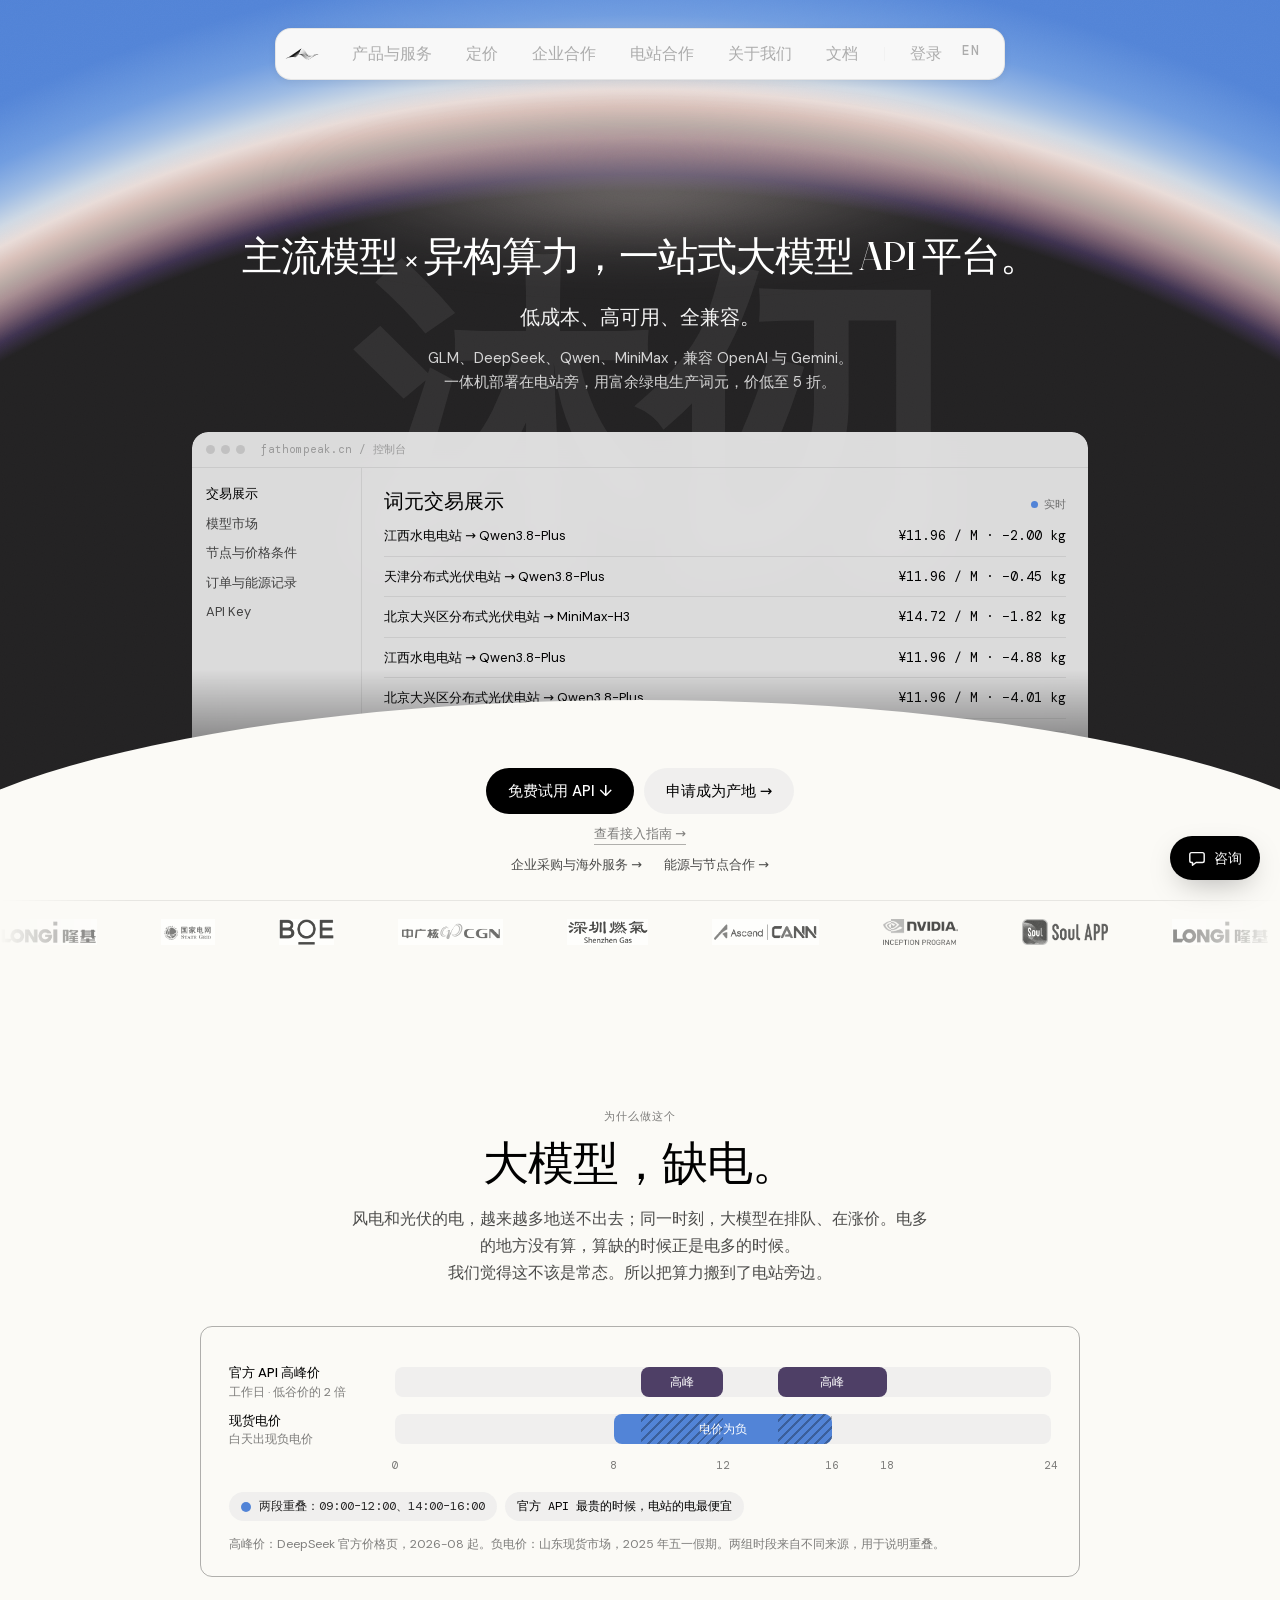
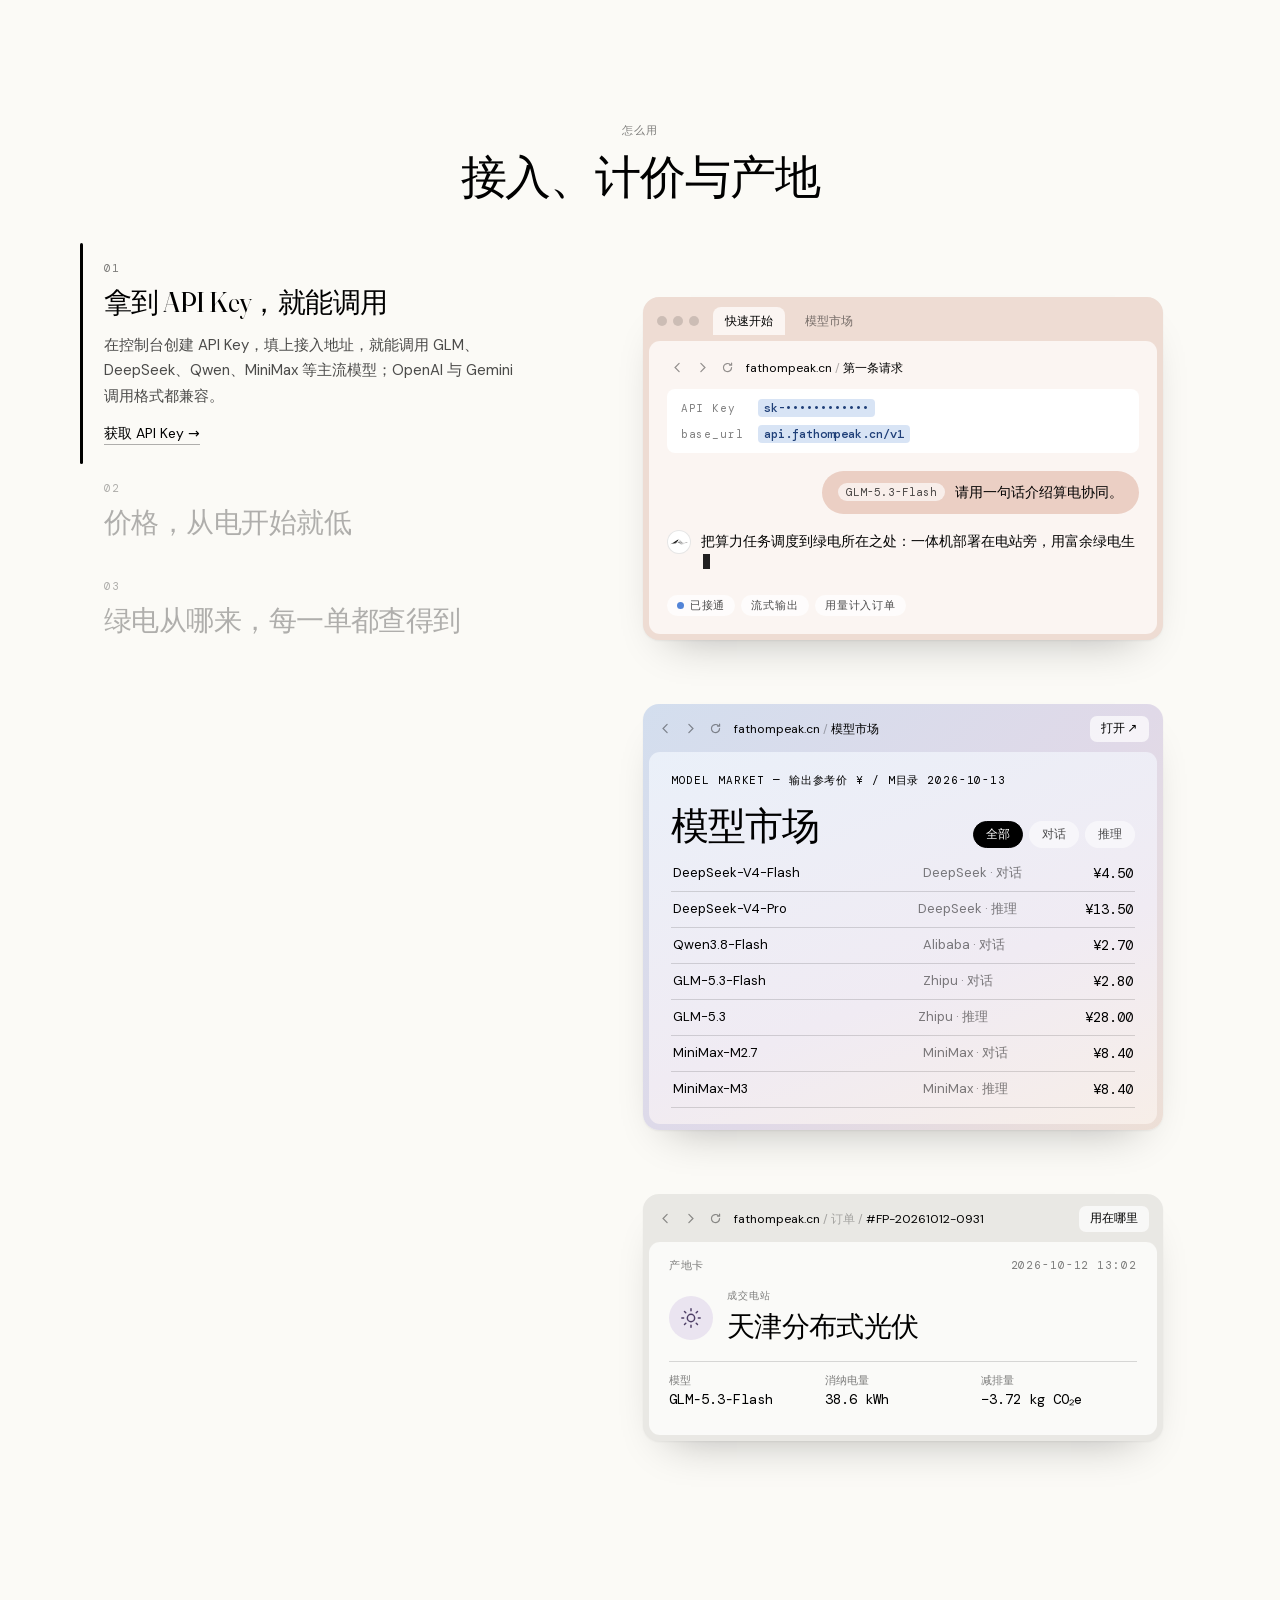
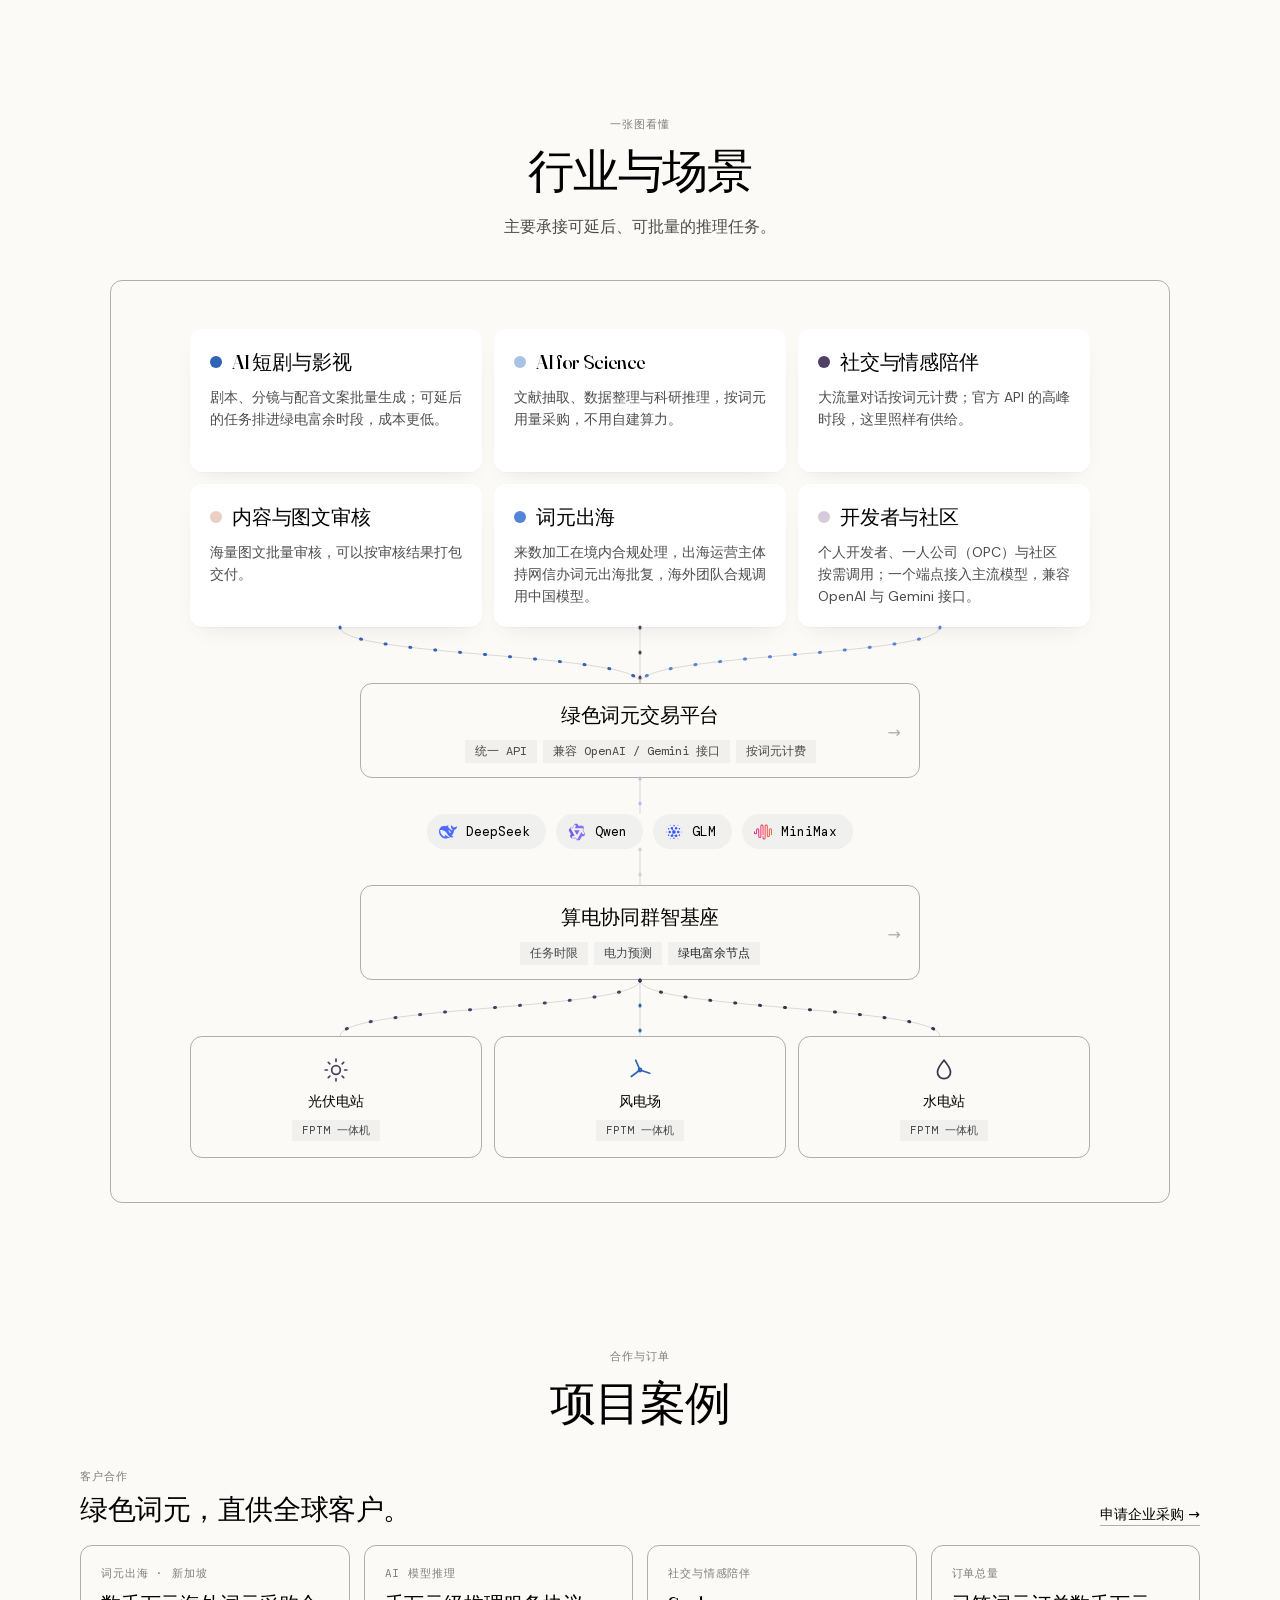
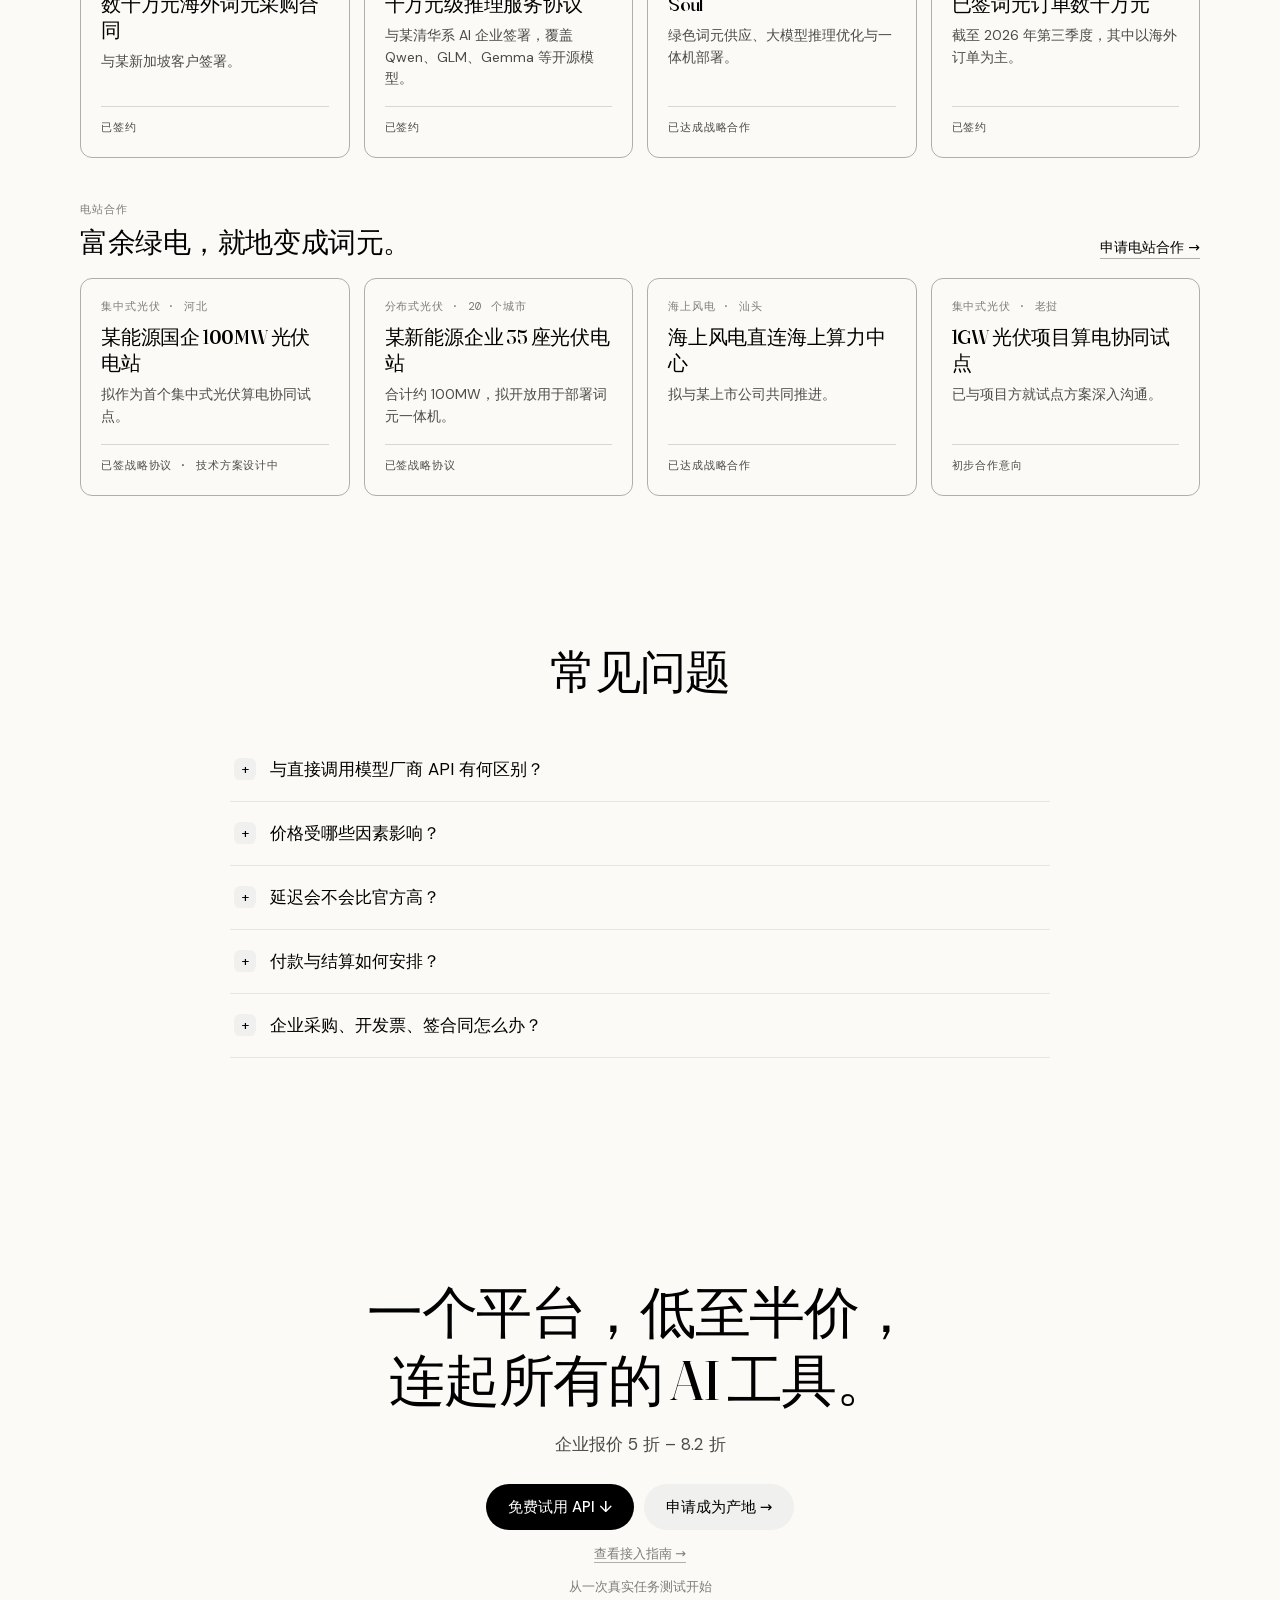
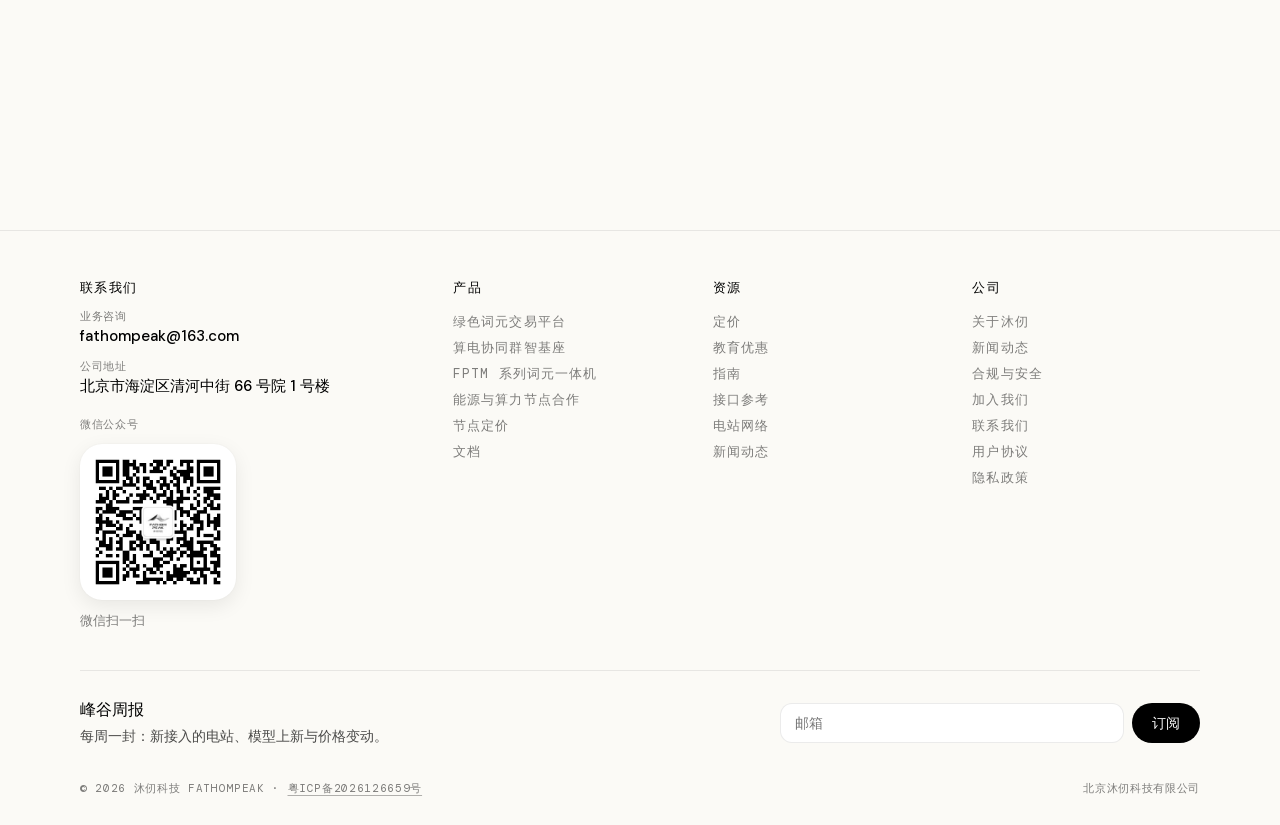
==== index.html @ 62d880a8 "deploy: FathomPeak mirror with XRAY layer" ====
<!doctype html>
<html lang="zh-CN">
<head>
<meta charset="utf-8">
<meta name="viewport" content="width=device-width,initial-scale=1">
<title>沐仞科技 FathomPeak - 绿色词元与大模型 API</title>
<meta name="description" content="主流模型 × 异构算力，一站式大模型 API 平台。一体机部署在电站旁，用富余绿电生产词元，为 AI 企业提供低成本、可追溯的推理服务。">
<meta property="og:type" content="website">
<meta property="og:site_name" content="沐仞科技 FathomPeak">
<meta property="og:title" content="沐仞科技 FathomPeak - 绿色词元与大模型 API">
<meta property="og:description" content="主流模型 × 异构算力，一站式大模型 API 平台。一体机部署在电站旁，用富余绿电生产词元，为 AI 企业提供低成本、可追溯的推理服务。">
<meta property="og:url" content="https://fathompeak.online/">
<link rel="canonical" href="https://fathompeak.online/">
<meta property="og:image" content="https://fathompeak.online/art/share/og-1200x630.png">
<meta property="og:image:width" content="1200">
<meta property="og:image:height" content="630">
<meta property="og:locale" content="zh_CN">
<meta name="twitter:card" content="summary_large_image">
<meta name="twitter:image" content="https://fathompeak.online/art/share/og-1200x630.png">
<link rel="icon" href="art/share/favicon.svg?v=20261019" type="image/svg+xml">
<link rel="icon" href="art/share/icon-192.png" sizes="192x192" type="image/png">
<link rel="apple-touch-icon" href="art/share/apple-touch-icon.png">
<meta name="theme-color" content="#F8F8F8">
<style id="hand-en">
/* 英文版手写首字母（学 Every）：只在 EN 模式生效，中文不变。Pinyon Script，OFL，见 fonts/hand-fonts-OFL.txt */
@font-face{font-family:"HandLatin";src:url("fonts/hand-pinyonscript-subset.woff2") format("woff2");font-display:swap}
html[lang="en"] .hand1::first-letter{font-family:"HandLatin",var(--serif);font-weight:400;font-size:1.3em;line-height:1;letter-spacing:0;padding-right:.02em}

/* 表单提交反馈 */
.hp{position:absolute!important;left:-9999px!important;width:1px;height:1px;opacity:0}
.form-msg{display:block;min-height:0;font-size:13px;line-height:1.6;color:var(--ink-70);margin-top:8px}
.form-msg:empty{display:none}
.form-msg.ok{color:var(--peak)}
.form-msg.err{color:var(--ink)}
.btn[disabled]{opacity:.55;cursor:default}

/* 咨询浮窗 */
.fab{position:fixed;right:20px;bottom:20px;z-index:60}
.fab-b{display:inline-flex;align-items:center;gap:8px;height:44px;padding:0 18px;border:0;border-radius:var(--pill);background:var(--ink);color:var(--paper);font:500 14px var(--sans);cursor:pointer;box-shadow:0 10px 30px -10px rgba(0,0,0,.35);transition:background .2s var(--ease)}
.fab-b:hover{background:var(--hover)}
.fab-p{position:absolute;right:0;bottom:56px;width:300px;padding:16px;border-radius:var(--r16);background:var(--card);border:1px solid var(--line);box-shadow:var(--shadow-lg);display:grid;gap:2px}
.fab-p[hidden]{display:none}
.fab-p b{font:500 15px var(--sans);margin:0 0 8px;color:var(--ink)}
.fab-p a{display:flex;justify-content:space-between;gap:10px;padding:10px 0;border-top:1px solid var(--line-2);font-size:13px;color:var(--ink)}
.fab-p a i{font-style:normal;color:var(--ink-50);white-space:nowrap}
.fab-p a:hover i{color:var(--ink)}
.fab-qr:empty,.social:empty{display:none}
.fab-qr,.social{display:flex;gap:12px;flex-wrap:wrap;margin-top:10px}
.fab-qr figure,.social figure{margin:0;text-align:center;font-size:12px;color:var(--ink-50)}
.fab-qr img,.social img{display:block;width:96px;height:96px;border-radius:8px;background:#fff;margin-bottom:4px}
footer .social,.fab-p .fab-qr{display:block;margin-top:20px}
footer .social figure.qr,.fab-p .fab-qr figure.qr{display:grid;justify-items:start;gap:12px;margin:0;text-align:left}
footer .social .qr-k{font:400 11px var(--mono);letter-spacing:.06em;text-transform:uppercase;color:var(--ink-50)}
footer .social .qr-card,.fab-p .fab-qr .qr-card{display:block;padding:14px;background:#fff;border:0;border-radius:22px;box-shadow:0 6px 20px rgba(0,0,0,.08),0 0 2px rgba(0,0,0,.05)}
footer .social .qr-card img{display:block;width:128px;height:128px;margin:0;border-radius:4px;image-rendering:auto}
footer .social .qr-cap,.fab-p .fab-qr .qr-cap{font:400 13px var(--sans);color:var(--ink-50)}
.fab-p .fab-qr{padding-top:14px;border-top:1px solid var(--line-2)}
.fab-p .fab-qr .qr-k{font:500 13px var(--sans);color:var(--ink)}
.fab-p .fab-qr .qr-card{padding:10px;border-radius:18px;box-shadow:0 2px 8px rgba(0,0,0,.06),0 0 2px rgba(0,0,0,.04)}
.fab-p .fab-qr .qr-card img{display:block;width:100px;height:100px;margin:0;border-radius:3px}
@media (max-width:800px){.fab{right:14px;bottom:14px}.fab-b{height:44px;width:44px;padding:0;justify-content:center}.fab-b span{display:none}.fab-p{width:min(300px,calc(100vw - 28px))}}

/* 首屏产品窗侧栏很窄：胶囊允许换行，不压到主栏 */
.hero .product .side .pk{white-space:normal;max-width:100%;line-height:1.35}
/* 英文比中文长：模型卡价格行允许换行；页脚版权行手机端可换行 */
.hero .product .mc .pr{flex-wrap:wrap;row-gap:4px}
@media (max-width:800px){footer .bottom span{white-space:normal}}
/* 英文版首屏：大字标 FathomPeak 比"沐仞"宽得多，缩小；说明文字放宽到三行，不压到产品窗 */
:root[lang="en"]:not([data-scheme="C"]) .hero .word{font-size:clamp(100px,14vw,210px)}
@media (min-width:801px){:root[lang="en"]:not([data-scheme="C"]) .hero .h-sub{max-width:min(92ch,100%)} :root[lang="en"]:not([data-scheme="C"]) .hero .h{font-size:clamp(26px,3.4vw,38px);white-space:nowrap}}

/* 首页行业与场景（Dia 精选应用卡）：油画裁切 + 白色小卡；应用图标式色块 + 行业名；衬线结果标题；分类 + 箭头 */
.fa-lead{max-width:46em;margin:-4px 0 26px;font-size:16px;line-height:1.75;color:var(--ink-70)}
.fa-grid{display:grid;grid-template-columns:repeat(3,minmax(0,1fr));gap:20px}
.fa{display:flex;flex-direction:column;border:1px solid var(--line);border-radius:var(--r16);background:var(--paper);overflow:hidden;color:var(--ink);text-decoration:none;transition:transform .3s var(--ease-out),box-shadow .3s var(--ease)}
.fa:hover{transform:translateY(-3px);box-shadow:0 18px 40px -24px rgba(33,32,33,.35)}
.fa-b{display:flex;flex-direction:column;flex:1;padding:22px 22px 18px}
.fa-n{display:flex;align-items:center;gap:9px;font:500 14px var(--sans);color:var(--ink-85)}
.fa-ic{display:grid;place-items:center;width:22px;height:22px;border-radius:6px;background:linear-gradient(160deg,#5284D7 0%,#B7A8A3 60%,#3D314F 100%)}
.fa-t{display:block;margin:12px 0 22px;font-family:var(--serif);font-weight:400;font-size:27px;line-height:1.2;letter-spacing:-.02em;color:var(--ink)}
.fa-f{display:flex;justify-content:space-between;align-items:center;margin-top:auto;font-size:14px;color:var(--ink-50)}
.fx-row{display:grid;grid-template-columns:1fr 1fr;gap:20px;margin-top:20px}
.fx{border:1px solid var(--line);border-radius:var(--r16);background:var(--paper);padding:22px 24px}
.fx-pill{display:inline-block;padding:5px 12px;border-radius:var(--pill);background:var(--card);font:500 12px var(--sans);letter-spacing:.06em;color:var(--ink-70)}
.fx p{margin:14px 0 14px;font-size:18px;line-height:1.6;color:var(--ink-70)}
.fx a{font-size:14px;color:var(--ink-70)}
/* 分层图（Dia 常见问题 / 隐私页）：双线框、黑底编号、衬线标题、等宽胶囊 + 色点 */
.fq-sec{margin-top:72px}
.fq-rule{height:7px;border-top:4px solid var(--ink);border-bottom:1px solid var(--ink)}
.fq-rule.b{border-top-width:1px;border-bottom-width:4px;margin-top:8px}
.fq-h{text-align:center;font-family:var(--serif);font-weight:400;font-size:36px;letter-spacing:-.02em;margin:0 0 10px}
.fq-lead{max-width:40em;margin:0 auto 26px;text-align:center;font-size:16px;line-height:1.7;color:var(--ink-70)}
.fq-list{display:grid}
.fq{display:grid;grid-template-columns:44px minmax(0,1fr) auto 24px;align-items:center;gap:18px;padding:20px 4px;border-top:1px solid var(--line);color:var(--ink);text-decoration:none}
.fq:first-child{border-top:0}
a.fq:hover .fq-t{text-decoration:underline;text-underline-offset:5px;text-decoration-thickness:1px}
.fq-n{display:inline-grid;place-items:center;width:30px;height:28px;background:var(--ink);color:var(--paper);font-family:var(--serif);font-size:17px}
.fq-t{display:block;font-family:var(--serif);font-weight:400;font-size:24px;line-height:1.3;letter-spacing:-.01em}
.fq-t em{font-style:normal;font:400 12px var(--mono);letter-spacing:.06em;color:var(--ink-50);margin-right:12px;vertical-align:.3em}
.fq-d{display:block;margin-top:4px;font-size:14px;line-height:1.6;color:var(--ink-50)}
.fq-c{display:flex;flex-wrap:wrap;justify-content:flex-end;gap:8px;max-width:520px}
.fq-c i{display:inline-flex;align-items:center;gap:8px;padding:6px 12px;border-radius:var(--pill);background:var(--line-2);font:400 12px var(--mono);font-style:normal;letter-spacing:.02em;color:var(--ink);white-space:nowrap}
.fq-c i b{width:8px;height:8px;border-radius:50%;display:inline-block}
.fq-go{font-size:16px;color:var(--ink-50);text-align:right}
@media (max-width:1100px){.fa-grid{grid-template-columns:repeat(2,minmax(0,1fr))}.fq{grid-template-columns:44px minmax(0,1fr) 20px}.fq-c{grid-column:2/3;justify-content:flex-start;max-width:none}.fq-go{grid-row:1;grid-column:3}}
@media (max-width:800px){.fa-grid,.fx-row{grid-template-columns:1fr}.fa-t{font-size:24px}.fq-h{font-size:28px}.fq{grid-template-columns:38px minmax(0,1fr) 16px;gap:12px}.fq-t{font-size:20px}}

/* 首页产品与合作：沿用行业卡样式，四列，多一行说明 */
.fa-grid.c4{grid-template-columns:repeat(4,minmax(0,1fr))}
.fa-p{display:block;margin:-8px 0 20px;font-size:14px;line-height:1.7;color:var(--ink-70)}
@media (max-width:1100px){.fa-grid.c4{grid-template-columns:repeat(2,minmax(0,1fr))}}
@media (max-width:800px){.fa-grid.c4{grid-template-columns:1fr}}

/* 首页行业与场景（分层列表）：第 01 行放六个行业，三列小网格 */
.fq.fq-wide{align-items:start}
.fq.fq-wide .fq-m{grid-column:2/5}
.fq.fq-wide .fq-n{margin-top:2px}
.fq-ind{display:grid;grid-template-columns:repeat(3,minmax(0,1fr));gap:16px 32px;margin-top:18px}
.fqi b{display:flex;align-items:center;gap:8px;font:500 15px var(--sans);color:var(--ink)}
.fqi b i{width:8px;height:8px;border-radius:50%;background:#9DBBE4;flex:none}
.fqi>span{display:block;margin:3px 0 0 16px;font-size:13px;line-height:1.6;color:var(--ink-50)}
@media (max-width:1100px){.fq.fq-wide .fq-m{grid-column:2/4}.fq-ind{grid-template-columns:repeat(2,minmax(0,1fr))}}
@media (max-width:800px){.fq.fq-wide .fq-m{grid-column:2/4}.fq-ind{grid-template-columns:repeat(2,minmax(0,1fr));gap:12px 16px}}

/* 首页节奏（学 Dia）：统一标题 + 统一间距 + 底部固定 CTA + 箭头悬停 */
.hh{max-width:1120px;margin:0 auto 26px;padding:0 20px}
.home-sec .hh,.fq-sec .hh{padding:0}
.hh.c{text-align:center}
.hh .k{display:block;margin-bottom:10px}
.hh h2,.fq-h,.faq h2{font-family:var(--serif);font-weight:400;font-size:clamp(30px,4vw,44px);line-height:1.15;letter-spacing:-.025em;color:var(--ink);font-variation-settings:"opsz" 144}
.hh h2{margin:0}
.why2{padding-top:140px}
.hh.c{margin-top:140px}
.feat{padding-top:24px}
.fq-sec{margin-top:140px}
.home-sec{margin-top:140px}
.faq{margin-top:140px}
.faq h2{margin-bottom:40px}
section[data-route="home"] .cta-end{padding-top:140px}
.dock{position:fixed;left:50%;bottom:22px;z-index:55;transform:translate(-50%,24px);opacity:0;pointer-events:none;transition:opacity .35s var(--ease),transform .45s var(--ease-out)}
.dock.on{opacity:1;transform:translate(-50%,0);pointer-events:auto}
.dock .btn{height:48px;padding:0 26px;font-size:15px;box-shadow:0 14px 34px -14px rgba(0,0,0,.45)}
.fq-go,.fa-f span:last-child{transition:transform .3s var(--ease)}
a.fq:hover .fq-go,a.fa:hover .fa-f span:last-child{transform:translateX(5px)}
section[data-route="home"] .fq-sec .fq-h,section[data-route="home"] .faq h2{font-size:clamp(30px,4vw,44px);line-height:1.15;letter-spacing:-.025em}
section[data-route="home"] .home-sec .hh{text-align:center}
@media (max-width:800px){.why2{padding-top:88px}.hh.c,.fq-sec,.home-sec,.faq{margin-top:88px}section[data-route="home"] .cta-end{padding-top:88px}.dock{bottom:14px}.dock .btn{height:44px;padding:0 20px;font-size:14px}}

/* Product process module retained when integrating the production homepage. */
.business-flow{--brand-blue:#5284D7;--brand-warm:#B7A8A3;--brand-violet:#3D314F;--brand-carbon:#212021;--brand-action:#2F63B8}
</style>
<style id="fp-acct-css">
/* 定价 · 教育优惠 · 登录注册 · 控制台（2026-10-14 重新设计，不沿用原平台界面） */
.ac [hidden],.cs [hidden]{display:none!important}
.pr-head .k,.ed-copy .k{display:block;margin-bottom:14px}
.pr-plans{display:grid;grid-template-columns:repeat(3,minmax(0,1fr));gap:16px;margin-top:44px;align-items:stretch}
.pr-plan{position:relative;display:flex;flex-direction:column;background:var(--card);border:1px solid var(--line);border-radius:var(--r24);padding:28px 26px 30px;box-shadow:var(--shadow)}
.pr-plan.hl{border-color:var(--ink-30)}
.pr-plan h3{font:500 17px/1.3 var(--sans);color:var(--ink);margin:8px 0 22px}
.pr-tag{position:absolute;top:-13px;right:22px;font:500 12px/1 var(--sans);padding:7px 12px;border-radius:999px;background:var(--accent);color:#fff;transform:rotate(3deg)}
.pr-price{display:flex;align-items:baseline;gap:8px;flex-wrap:wrap;min-height:44px}
.pr-price b{font:400 38px/1 var(--serif);color:var(--ink);letter-spacing:-.025em;font-variation-settings:"opsz" 144}
.pr-price b.mono{font:400 38px/1 var(--serif);font-variant-numeric:lining-nums tabular-nums}
.pr-price span{font-size:14px;color:var(--ink-50)}
.pr-sub{margin:8px 0 22px;font-size:14px;color:var(--ink-70)}
.pr-li{list-style:none;margin:24px 0 0;padding:22px 0 0;border-top:1px solid var(--line);display:grid;gap:11px;font-size:14px;line-height:1.5;color:var(--ink-70)}
.pr-li li{position:relative;padding-left:24px}
.pr-li li:before{content:"";position:absolute;left:2px;top:.42em;width:10px;height:5px;border-left:1.5px solid var(--accent);border-bottom:1.5px solid var(--accent);transform:rotate(-45deg)}
.pr-sec{margin-top:120px}
.pr-hd{display:grid;grid-template-columns:minmax(0,1fr) minmax(0,1.3fr);gap:40px;align-items:end;margin-bottom:22px}
.pr-hd h2,.ed-sec h2,.ed-lab h2{font:400 34px/1.15 var(--serif);letter-spacing:-.02em;font-variation-settings:"opsz" 72}
.pr-hd p{margin:0;color:var(--ink-70);font-size:15px}
.pr-tbl td{height:58px} .pr-tbl .r{text-align:right} .pr-tbl td.r{font:500 15px var(--mono);color:var(--ink)}
.pr-tbl td:first-child{font-weight:500;color:var(--ink)} .pr-tbl td:last-child{text-align:right;width:1%;white-space:nowrap}
.pr-note{margin:14px 0 0;font-size:13px;color:var(--ink-50)}
.pr-steps{display:grid;grid-template-columns:repeat(3,minmax(0,1fr));gap:16px}
.pr-steps>div{border-top:1px solid var(--ink);padding-top:16px}
.pr-steps b{display:block;font:500 18px var(--sans);color:var(--ink);margin:10px 0 6px}
.pr-steps p{margin:0;font-size:14px;color:var(--ink-70)}
.pr-eq{margin-top:28px;background:var(--accent-tint);border-radius:var(--r20);padding:22px 26px}
.pr-eq p{margin:8px 0 0;color:var(--ink)} .pr-eq .mono{font-size:15px} .pr-ex{font-size:14px;color:var(--ink-70)} .pr-ex b{color:var(--ink)}

.ed-top{display:grid;grid-template-columns:minmax(0,1.15fr) minmax(0,.85fr);gap:56px;align-items:center;padding:150px 0 0}
.ed-copy h1{font-size:clamp(40px,5.6vw,68px);line-height:1.04}
.ed-copy p{color:var(--ink-70);font-size:18px;max-width:34em;margin:18px 0 0}
.ed-ctas{display:flex;gap:10px;flex-wrap:wrap;margin-top:28px}
.ed-offer{position:relative;overflow:hidden;border:1px solid rgba(33,32,33,.08);border-radius:24px;padding:32px 32px 0;color:#212021;background:rgba(255,255,255,.58)}
.ed-offer .k{display:block;font:400 11px/1.5 var(--sans);letter-spacing:.12em;color:rgba(33,32,33,.5)}
.ed-offer b{display:block;font-size:40px;font-weight:400;line-height:1.2;letter-spacing:-.025em;margin:10px 0 14px;color:#212021}
.ed-offer p{margin:0;color:rgba(33,32,33,.62);font:400 14px/1.7 var(--sans);max-width:23em;text-wrap:pretty}
.ed-offer-art{display:block;width:calc(100% + 32px);max-width:none;height:auto;aspect-ratio:3/2;object-fit:cover;margin:26px -16px 0;border-radius:12px;background:#5284D7}
.ed-offer ul{position:relative;list-style:none;margin:0;padding:24px 0 28px;display:grid;gap:13px;font:400 14px/1.5 var(--sans);color:rgba(33,32,33,.75)}
.ed-offer li{position:relative;padding-left:22px}
.ed-offer li:before{content:"";position:absolute;left:2px;top:.42em;width:8px;height:5px;border-left:1px solid rgba(33,32,33,.45);border-bottom:1px solid rgba(33,32,33,.45);transform:rotate(-45deg)}
.ed-sec{margin-top:120px}
.ed-sec h2{margin-bottom:28px}
.ed-steps,.ed-uses{display:grid;grid-template-columns:repeat(3,minmax(0,1fr));gap:16px}
.ed-steps>div,.ed-uses>div{background:var(--card);border:1px solid var(--line);border-radius:var(--r20);padding:24px 24px 26px}
.ed-n{display:inline-grid;place-items:center;width:30px;height:30px;border-radius:50%;background:var(--ink);color:var(--paper);font:500 14px var(--mono)}
.ed-steps b,.ed-uses b{display:block;font:500 18px var(--sans);color:var(--ink);margin:16px 0 6px}
.ed-uses b{margin-top:10px}
.ed-steps p,.ed-uses p{margin:0;font-size:14px;color:var(--ink-70)}
.ed-lab{margin-top:120px;display:grid;grid-template-columns:minmax(0,1fr) auto;gap:32px;align-items:end;border-top:1px solid var(--line);border-bottom:1px solid var(--line);padding:44px 0}
.ed-lab .k{display:block;margin-bottom:12px} .ed-lab p{margin:12px 0 0;color:var(--ink-70)} .ed-lab .ed-ctas{margin:0}

.ac{display:grid;grid-template-columns:minmax(0,min(48%,calc((100svh - 24px)*.666667))) minmax(0,1fr);min-height:100svh;padding:12px;max-width:1680px;margin:auto}
.ac-art{position:relative;isolation:isolate;align-self:start;aspect-ratio:2/3;border-radius:var(--r24);overflow:hidden;background:#DCE7F7;color:#212021}
.ac-engraving{display:block;width:100%;height:auto;aspect-ratio:2/3;user-select:none}
.ac-engraving-effects{position:absolute;inset:0;pointer-events:none}
.ac-wind{position:absolute;inset:0;width:100%;height:100%;overflow:hidden}
.ac-wind-field{opacity:.36}
.ac-ribbon,.ac-spark,.ac-ink-trace,.ac-tether{fill:none;stroke-linecap:round;stroke-linejoin:round}
.ac-ribbon{stroke:var(--flow-color);stroke-width:1.7;stroke-dasharray:280 140}
.ac-spark{stroke:#2F63B8;stroke-width:3.5;stroke-dasharray:320 1280;opacity:0}
.ac-ink-trace{stroke:var(--flow-color);stroke-width:2.2}
.ac-tether{stroke:#4E3F66;stroke-width:2}
.ac-ink-light{position:absolute;left:29%;top:33%;width:74%;height:48%;opacity:0;background:radial-gradient(ellipse at 58% 47%,rgba(82,132,215,.24),rgba(232,212,204,.12) 32%,transparent 67%);mix-blend-mode:multiply;pointer-events:none}
.ac-touch{position:absolute;left:43%;top:47%;width:34%;height:29%;border:0;background:transparent;border-radius:48%;color:#3D314F;cursor:grab;padding:0;touch-action:none;-webkit-user-select:none;user-select:none}
.ac-touch span{position:absolute;left:95%;top:55%;width:76px;text-align:left;font:500 12px/1.55 var(--sans);opacity:0;transform:translateY(4px);transition:opacity .25s,transform .3s;pointer-events:none}
.ac-touch:hover span,.ac-touch:focus-visible span,.ac-art[data-gripping="true"] .ac-touch span{opacity:1;transform:translateY(0)}
.ac-art[data-gripping="true"],.ac-art[data-gripping="true"] .ac-touch{cursor:grabbing}
.ac-touch:focus-visible{outline:1px dashed #4E3F66;outline-offset:5px}
.ac-art[data-input="pointer"] .ac-touch:focus{outline:none}
.ac-art [hidden]{display:none!important}
@media(prefers-reduced-motion:reduce){.ac-engraving-effects,.ac-touch{display:none!important}}
.ac-main{display:flex;align-items:center;justify-content:center;padding:110px 24px 60px}
.ac-form{width:100%;max-width:440px;display:grid;gap:16px;min-width:0}
.ac-form h1{font-size:38px;line-height:1.15}
.ac-lead{margin:-4px 0 6px;color:var(--ink-70);font-size:15px;line-height:1.6}
.ac-f{display:grid;gap:7px} .ac-f>span:first-child,.ac-row>span,.ac-row>label,.ac-f>label{font:500 14px var(--sans);color:var(--ink)}
.ac-row{display:flex;justify-content:space-between;align-items:center}
.ac-link{appearance:none;border:0;background:none;padding:0;font:400 13px var(--sans);color:var(--ink-70);cursor:pointer;border-bottom:1px solid var(--ink-30)} .ac-link:hover{color:var(--ink);border-color:var(--ink)}
#acEntry [hidden]{display:none!important}
.ac-methods{display:flex;border-bottom:1px solid var(--line);gap:28px;margin:8px 0 24px}
.ac-methods button{appearance:none;border:0;border-bottom:2px solid transparent;background:none;padding:0 0 12px;min-height:44px;font:500 15px var(--sans);color:var(--ink-70);cursor:pointer}
.ac-methods button[aria-selected="true"]{color:var(--peak);border-bottom-color:var(--peak)}
.ac-auth-form,#acCredentials{display:grid;gap:18px;min-width:0}
.ac-phone,.ac-code{display:flex;align-items:center;border:1px solid var(--line);border-radius:var(--r12);background:var(--card);min-width:0;overflow:hidden}
.ac-phone:focus-within,.ac-code:focus-within{border-color:var(--accent)}
.ac-phone>span{font:400 15px var(--sans);padding:0 14px;border-right:1px solid var(--line);color:var(--ink-70)}
.ac-phone .in,.ac-code .in{border:0;border-radius:0;background:none;min-width:0}
.ac-send{appearance:none;border:0;border-left:1px solid var(--line);background:none;color:var(--peak);font:500 14px var(--sans);padding:0 14px;min-height:44px;white-space:nowrap;cursor:pointer}
.ac-send:hover{background:var(--peak-soft)}
.ac-form .ac-phone input:focus-visible,.ac-form .ac-code input:focus-visible{outline-offset:-3px}
.ac-form .ac-code button:focus-visible{outline-offset:-3px}
.ac-phone:has([aria-invalid="true"]),.ac-code:has([aria-invalid="true"]){border-color:#B3261E}
.ac-first{text-align:center;font-size:13px!important;margin-top:-8px!important}
.ac-or{display:flex;align-items:center;gap:16px;color:var(--ink-70);font-size:13px;margin:20px 0}
.ac-or:before,.ac-or:after{content:"";height:1px;flex:1;background:var(--line)}
.ac-provider{display:flex;align-items:center;justify-content:center;gap:12px;appearance:none;width:100%;min-height:48px;padding:12px 20px;border:1px solid var(--line);border-radius:999px;background:var(--card);color:var(--ink);font:500 16px/1.4 var(--sans);cursor:pointer;transition:background-color .2s var(--ease),border-color .2s var(--ease)}
.ac-provider:hover{background:var(--gray-btn);border-color:var(--ink-30)}
.ac-provider svg{width:21px;height:21px;flex:0 0 21px}
.ac-social{display:grid;gap:14px;margin-top:12px}
.ac-auth-legal{font:400 13px/1.65 var(--sans);color:var(--ink-70);margin:20px 0 0;text-align:center}
.ac-auth-legal a{color:var(--ink)}
.ac-service{padding:14px 16px;border:1px solid var(--line);border-radius:var(--r12);color:var(--ink-70);font:400 14px/1.6 var(--sans);background:var(--card)}
.ac-service p{margin:0 0 6px}.ac-service a{color:var(--ink)}
.ac-ok{display:flex;gap:10px;align-items:flex-start;font-size:14px;line-height:1.65;color:var(--ink-70);cursor:pointer} .ac-ok input{margin:4px 0 0;width:17px;height:17px;flex:0 0 17px;accent-color:var(--peak)}
.ac-ok a,.ac-support a,.ac-help a{color:var(--ink);text-underline-offset:3px}
.ac-note{margin:0;padding:12px 14px;background:color-mix(in srgb,var(--peak) 7%,var(--paper));border:1px solid var(--line);border-radius:var(--r12);font-size:14px;line-height:1.6;color:var(--ink-70)}
.ac-note b{display:block;margin-bottom:3px;font-weight:500;color:var(--ink)}
.ac-help{margin:0;font-size:14px;line-height:1.6;color:var(--ink-70);font-style:normal}
.ac-help[hidden],.ac-help:empty{display:none}
.ac-help p{margin:0 0 8px}.ac-help p:last-child{margin:0}
.ac-help .ac-contact{overflow-wrap:anywhere}
.ac-support{display:grid;gap:8px;padding-top:16px;margin-top:4px;border-top:1px solid var(--line);font-size:14px;line-height:1.6;color:var(--ink-70)}
.ac-support p{margin:0}.ac-support nav{display:flex;flex-wrap:wrap;gap:8px 20px}
.ac-form :is(a,button,input):focus-visible{outline:2px solid var(--accent);outline-offset:4px}
.ac-form input[aria-invalid="true"]{border-color:#B3261E}
.ac-form .in{font-size:16px;min-width:0;caret-color:var(--ink)}
.cs-main>.ac-note{margin-bottom:24px}
.ac-msg{margin:0;font-size:13px;color:#B3261E;min-height:0} .ac-msg:empty{display:none}
.ac-msg a{color:inherit;border-bottom:1px solid currentColor}
.ac-alt{margin:4px 0 0;font-size:14px;color:var(--ink-70);text-align:center}

.cs{display:grid;grid-template-columns:200px minmax(0,1fr);gap:56px;padding-top:128px;padding-bottom:40px;min-height:100svh;align-content:start}
.cs-side{position:sticky;top:112px;align-self:start;display:grid;gap:28px}
.cs-nav{display:grid;gap:2px}
.cs-nav button{appearance:none;border:0;background:transparent;text-align:left;padding:9px 12px;border-radius:var(--r10);font:400 15px var(--sans);color:var(--ink-70);cursor:pointer;transition:background-color .2s var(--ease),color .2s var(--ease)}
.cs-nav button:hover{color:var(--ink)} .cs-nav button.on{background:var(--gray-btn);color:var(--ink);font-weight:500}
.cs-me{display:grid;gap:8px;justify-items:start;border-top:1px solid var(--line);padding:18px 12px 0}
.cs-mail{font-size:12px;color:var(--ink-70);word-break:break-all} .cs-me .badge{margin:0}
.cs-p{display:none} .cs-p.on{display:block}
.cs-p h1{font-size:44px;line-height:1.05;margin-bottom:22px}
.cs-flag{display:flex;gap:8px;align-items:center;flex-wrap:wrap;background:var(--accent-tint);border-radius:var(--r12);padding:12px 16px;font-size:14px;color:var(--ink);margin-bottom:18px}
.cs-tiles{display:grid;grid-template-columns:repeat(3,minmax(0,1fr));gap:12px}
.cs-tiles>div{background:var(--card);border:1px solid var(--line);border-radius:var(--r16);padding:16px 18px;display:grid;gap:6px}
.cs-tiles b{font:500 24px var(--mono);color:var(--ink)}
.cs-check{list-style:none;margin:30px 0 0;padding:0;display:grid}
.cs-check li{display:grid;grid-template-columns:28px minmax(0,1fr) auto;gap:14px;align-items:start;padding:20px 0;border-top:1px solid var(--line)}
.cs-check li>i{width:22px;height:22px;border-radius:50%;border:1.5px solid var(--ink-30);margin-top:1px;position:relative}
.cs-check li.done>i{background:var(--ink);border-color:var(--ink)} .cs-check li.done>i:after{content:"";position:absolute;left:6px;top:6px;width:8px;height:4px;border-left:1.5px solid var(--paper);border-bottom:1.5px solid var(--paper);transform:rotate(-45deg)}
.cs-check b{font:500 16px var(--sans);color:var(--ink)} .cs-check p{margin:4px 0 0;font-size:14px;color:var(--ink-70)}
.cs-code{margin:14px 0 0;white-space:nowrap}
.cs-hd{display:flex;justify-content:space-between;align-items:flex-end;gap:20px;margin-bottom:20px}
.cs-hd h2{font:400 34px/1.1 var(--serif);letter-spacing:-.02em} .cs-hd p{margin:8px 0 0;font-size:14px;color:var(--ink-70);max-width:40em}
.cs-newf{display:flex;gap:8px;align-items:center;margin-bottom:16px} .cs-newf .in{max-width:320px;padding:9px 14px}
.cs-reveal{background:var(--accent-tint);border-radius:var(--r16);padding:18px 20px;margin-bottom:18px;display:grid;gap:8px;justify-items:start}
.cs-reveal p{margin:0;font-size:14px;color:var(--ink)}
.cs-keyrow{display:flex;gap:10px;align-items:center;width:100%;flex-wrap:wrap}
.cs-keyrow code{flex:1;min-width:0;background:var(--card);border:1px solid var(--line);border-radius:var(--r10);padding:10px 12px;font-size:13px;word-break:break-all;color:var(--ink)}
.cs-tbl td{height:52px} .cs-tbl td.mono{font:400 13px var(--mono);color:var(--ink-70)} .cs-tbl :is(th,td).r{text-align:right}
.tbl:has(.cs-tbl)+.cs-empty{margin-top:12px}
.cs-empty{border:1px dashed var(--ink-30);border-radius:var(--r16);padding:34px 20px;text-align:center;color:var(--ink-50);font-size:14px;display:grid;gap:6px;justify-items:center}
.cs-empty b{font:500 16px var(--sans);color:var(--ink)} .cs-empty[hidden]{display:none}
.cs-amt{display:flex;gap:8px;flex-wrap:wrap;align-items:center} .cs-amt .in{width:130px;padding:7px 12px;font-size:14px}
.cs-h3{font:500 16px var(--sans);color:var(--ink);margin:34px 0 12px}
.cs-fine{margin:16px 0 0;font-size:13px;color:var(--ink-50)}
.cs-dl{display:grid;grid-template-columns:120px minmax(0,1fr);margin:0;border-top:1px solid var(--line)}
.cs-dl dt,.cs-dl dd{margin:0;padding:14px 0;border-bottom:1px solid var(--line);font-size:14px} .cs-dl dt{color:var(--ink-50)} .cs-dl dd{color:var(--ink)}
.cs-dl [hidden]{display:none}
.cs-box{margin-top:8px} .cs-box p{font-size:14px;color:var(--ink-70);margin:0 0 12px}
.cs-st{display:flex;align-items:center;gap:8px} .cs-st:before{content:"";width:8px;height:8px;border-radius:50%;background:var(--ink-30)} .cs-st.ok:before{background:#2E7D4F} .cs-st.wait:before{background:#C48A1C}
.cs-up{cursor:pointer}
.cs-subs{list-style:none;margin:0;padding:0;display:grid} .cs-subs li{display:flex;justify-content:space-between;padding:11px 0;border-bottom:1px solid var(--line);font-size:14px} .cs-subs li span:last-child{color:var(--ink-50);font-size:13px}
/* 控制台按原平台模块补齐（2026-10-14）：分组导航、Key 筛选与创建对话框、使用日志、钱包、通知、安全与访问 */
.cs-grp{font:400 11px var(--mono);letter-spacing:.08em;text-transform:uppercase;color:var(--ink-50);padding:20px 12px 6px} .cs-grp:first-child{padding-top:0}
.cs-bar{display:flex;flex-wrap:wrap;align-items:center;gap:10px 12px;margin:0 0 12px}
.cs-kt :is(th,td){padding-inline:8px} .cs-kt td{font-size:14px} .cs-kt td:is(:nth-child(2),:nth-child(5)),.cs-tbl td.mono,.cs-sub{white-space:nowrap} .cs-kn{font-weight:500;color:var(--ink);word-break:break-word} .cs-sub{display:block;margin-top:2px;font-size:12px;color:var(--ink-50)}
.cs-kt .cs-st,.cs-sl .cs-st{font-size:13px;color:var(--ink-70);white-space:nowrap}
.cs-l{display:none} .cs-ops{text-align:right;white-space:nowrap} .cs-ops .ac-link+.ac-link{margin-left:14px}
.cs-dlg{width:min(560px,calc(100% - 32px));max-width:none;max-height:calc(100svh - 48px);padding:0;border:1px solid var(--line);border-radius:var(--r20);background:var(--card);color:var(--ink);box-shadow:0 30px 80px -30px rgba(0,0,0,.35);overflow:hidden}
.cs-dlg::backdrop{background:rgba(0,0,0,.28)}
.cs-dlg form{display:flex;flex-direction:column;max-height:calc(100svh - 50px)}
.cs-dlg-hd{display:flex;justify-content:space-between;align-items:center;gap:16px;padding:20px 22px 0}
.cs-dlg-hd h3{font:400 26px/1.15 var(--serif);letter-spacing:-.01em;margin:0}
.cs-x{appearance:none;flex:none;border:0;background:var(--gray-btn);width:32px;height:32px;border-radius:50%;font:400 18px/1 var(--sans);color:var(--ink-70);cursor:pointer} .cs-x:hover{color:var(--ink)}
.cs-fs{display:grid;gap:16px;padding:18px 22px 6px;overflow:auto;min-height:0}
.cs-f{display:grid;gap:6px;min-width:0;align-content:start} .cs-f>label,.cs-lb{font:500 14px var(--sans);color:var(--ink)}
.cs-f>.in{padding:10px 12px;font-size:15px} .cs-f>input.in{height:44px} .cs-f>textarea.in{resize:vertical;min-height:76px;font:400 13px/1.5 var(--mono)} .cs-f>textarea.in::placeholder{font-family:var(--sans)}
.cs-help{margin:0;font-size:13px;line-height:1.5;color:var(--ink-50)}
.cs-f2{display:grid;grid-template-columns:repeat(2,minmax(0,1fr));gap:16px}
.cs-ms{display:flex;flex-wrap:wrap;gap:6px}
.cs-dlg-ft{display:flex;justify-content:flex-end;gap:8px;padding:16px 22px 20px;border-top:1px solid var(--line);margin-top:12px}
.cs-dlg :is(a,button,input,textarea):focus-visible,.cs-p :is(button,input,textarea,select):focus-visible{outline:2px solid var(--accent);outline-offset:2px}
.cs-pay{display:grid;gap:18px;justify-items:start}
.cs-pm{display:grid;grid-template-columns:repeat(2,minmax(0,170px));gap:8px}
.cs-pm button{appearance:none;text-align:left;background:var(--card);border:1px solid var(--line);border-radius:var(--r12);padding:12px 14px;font:500 15px var(--sans);color:var(--ink);cursor:pointer;transition:border-color .2s var(--ease),box-shadow .2s var(--ease)}
.cs-pm button:hover{border-color:var(--ink-30)} .cs-pm button[aria-checked="true"]{border-color:var(--ink);box-shadow:0 0 0 1px var(--ink)}
.cs-ref{margin-top:40px;background:var(--card);border:1px solid var(--line);border-radius:var(--r16);padding:20px 22px;display:grid;gap:18px}
.cs-ref .cs-h3{margin:0 0 4px} .cs-ref p{margin:0;font-size:14px;color:var(--ink-70)}
.cs-ref-n{display:grid;grid-template-columns:repeat(3,minmax(0,1fr));gap:12px} .cs-ref-n>div{display:grid;gap:4px} .cs-ref-n b{font:500 20px var(--mono);color:var(--ink)}
.cs-ref .cs-keyrow code{background:var(--paper)}
.cs-ntf{display:grid;gap:16px;max-width:520px;margin-top:0} .cs-ntf .cs-h3{margin-bottom:0} .cs-ntf [hidden]{display:none}
.cs-sl{list-style:none;margin:0;padding:0;border-top:1px solid var(--line)}
.cs-sl>li{display:grid;grid-template-columns:minmax(0,1fr) auto;gap:8px 20px;align-items:start;padding:20px 0;border-bottom:1px solid var(--line)}
.cs-sl b{font:500 16px var(--sans);color:var(--ink)} .cs-sl>li>div>p{margin:4px 0 8px;font-size:14px;color:var(--ink-70);max-width:44em}
.cs-sx{grid-column:1/-1;display:grid;gap:14px;max-width:420px;margin:6px 0 0} .cs-sx[hidden]{display:none} .cs-reveal.cs-sx{max-width:none;margin:6px 0 0}
.cs-acts{display:flex;gap:8px;flex-wrap:wrap}
.cs-p [aria-invalid="true"],.cs-dlg [aria-invalid="true"]{border-color:#B3261E}
.cs-steps{margin:0;padding-left:20px;font-size:14px;line-height:1.6;color:var(--ink-70);display:grid;gap:2px}

@media (max-width:1000px){.pr-plans{grid-template-columns:1fr;max-width:520px;margin-inline:auto}.ed-top{grid-template-columns:1fr;gap:36px;padding-top:130px}.ed-offer{width:100%;max-width:520px;justify-self:center}}
@media (max-width:800px){
  .pr-hd{grid-template-columns:1fr;gap:10px} .pr-steps,.ed-steps,.ed-uses{grid-template-columns:1fr} .pr-sec,.ed-sec,.ed-lab{margin-top:80px}
  .pr-tbl th:nth-child(2),.pr-tbl td:nth-child(2),.pr-tbl th:nth-child(4),.pr-tbl td:nth-child(4),.pr-tbl th:last-child,.pr-tbl td:last-child{display:none}
  .ed-lab{grid-template-columns:1fr} .ed-offer{padding:26px 24px 0} .ed-offer b{font-size:36px} .ed-offer-art{width:calc(100% + 24px);margin-inline:-12px}
  .ac{grid-template-columns:1fr;padding:0} .ac-art{display:none} .ac-main{padding:104px 20px 48px;align-items:flex-start}
  .cs{grid-template-columns:minmax(0,1fr);gap:24px;padding-top:104px} .cs-side{position:static} .cs-nav{display:flex;overflow-x:auto;gap:4px;margin:0 -20px;padding:0 20px} .cs-nav button{white-space:nowrap;flex:none}
  .cs-me{grid-auto-flow:column;justify-content:start;align-items:center;padding:12px 0 0}
  .cs-tiles{grid-template-columns:1fr 1fr} .cs-tiles>div:first-child{grid-column:1/-1} .cs-p h1{font-size:34px}
  .cs-check li{grid-template-columns:28px minmax(0,1fr)} .cs-check li>.btn{grid-column:2;justify-self:start}
  .cs-hd{flex-direction:column;align-items:flex-start} .cs-newf{flex-wrap:wrap} .cs-newf .in{max-width:none;flex:1 1 100%}
  .cs-dl{grid-template-columns:96px minmax(0,1fr)}
  .cs-grp,.cs-grp:first-child{padding:9px 2px 9px 8px;flex:none;align-self:center} .cs-grp:first-child{padding-left:0}
  .cs-wide{min-width:720px} .cs-tbl{min-width:520px}
  .cs-kt{min-width:0} .cs-kt thead{display:none} .cs-kt tr{display:grid;grid-template-columns:minmax(0,1fr) auto;gap:8px 16px;padding:16px 0;border-bottom:1px solid var(--line)}
  .cs-kt td{grid-column:1/-1;display:flex;justify-content:space-between;align-items:baseline;gap:16px;height:auto;padding:0;border:0;text-align:right;white-space:normal}
  .cs-kt td:first-child{grid-column:1;display:block;text-align:left;margin-bottom:4px} .cs-kt td.cs-ops{grid-column:2;grid-row:1;display:block}
  .cs-l{display:inline;flex:none;font:400 13px var(--sans);color:var(--ink-50);text-align:left}
  .cs-f2{grid-template-columns:1fr} .cs-pm{grid-template-columns:repeat(2,minmax(0,1fr));width:100%} .cs-pay{justify-items:stretch} .cs-pay>.btn{justify-self:start}
  .cs-ref{padding:18px} .cs-ref-n b{font-size:18px}
  .cs-sl>li{grid-template-columns:minmax(0,1fr)} .cs-sl>li>.btn{justify-self:start}
  .cs-dlg-hd{padding:18px 18px 0} .cs-fs{padding:16px 18px 6px} .cs-dlg-ft{padding:14px 18px 18px}
}
</style>
<style id="bt-console-css">
/* 控制台（2026-10-14）：版式照 Baseten 控制台（左侧栏 / 主栏 / 右栏），视觉照沐仞色卡与首页渐变方案：
   页头深色颜料低透明度 wash（晨蓝→暮紫→纸白），关键区块 band 底板，放在渐变上的卡片一律白玻璃，
   按钮黑胶囊、次级白玻璃或半透明灰；暮紫细线；暮紫徽标高亮；标题 Fraunces、正文 DM Sans、数字与标签 DM Mono */
html.in-console .hdr,html.in-console footer,html.in-console .menu,html.in-console .fab{display:none!important}
html.in-console body{background:#F8F8F8}
.bt{
  --paper:#F8F8F8; --card:#fff; --ink:#212021; --ink-85:rgba(0,0,0,.85); --ink-70:rgba(0,0,0,.7); --ink-50:rgba(0,0,0,.5); --ink-30:rgba(0,0,0,.3); --line:rgba(61,49,79,.14); --line-2:rgba(61,49,79,.08);
  --blue-1:#2F63B8; --blue-2:#5284D7; --mist-1:#A9C3E8; --mist-2:#E3ECF8; --dusk-1:#4E3F66; --lav:#D6CBDD; --blush-1:#EBCFC4; --blush-2:#E8D4CC;
  --wash:linear-gradient(155deg,rgba(47,99,184,.16),rgba(61,49,79,.09) 54%,rgba(33,32,33,.025) 78%,#F8F8F8);
  --band:linear-gradient(135deg,rgba(47,99,184,.10),rgba(61,49,79,.08));
  --band-x:linear-gradient(105deg,#2F63B8 0%,#3D314F 66%,#212021 100%);
  --frame:rgba(61,49,79,.22); --icon:#4E3F66; --icon-active:#2F63B8;
  --glass:rgba(255,255,255,.86); --glass-line:var(--frame); --dia-sh:0 2px 8px rgba(0,0,0,.06),0 0 2px rgba(0,0,0,.04); --dia-sh2:0 6px 20px rgba(0,0,0,.08),0 0 2px rgba(0,0,0,.05); --glass-sh:var(--dia-sh);
  --hi:#3D314F; --hi-ink:#fff; --gray-btn:rgba(61,49,79,.07);
  --ease:cubic-bezier(.4,0,.2,1); --out:cubic-bezier(.22,1,.36,1);
  display:grid;grid-template-columns:248px minmax(0,1fr) 320px;min-height:100vh;background:var(--paper);color:var(--ink);font:400 15px/1.55 var(--sans)}
.bt.no-rail{grid-template-columns:248px minmax(0,1fr)}
.bt.no-rail .bt-rail{display:none}
.bt.collapsed{grid-template-columns:68px minmax(0,1fr) 320px}
.bt.collapsed.no-rail{grid-template-columns:68px minmax(0,1fr)}
.bt [hidden]{display:none!important}
.bt :is(button,a,input,select):focus-visible{outline:2px solid var(--blue-1);outline-offset:2px}
.bt .sr{position:absolute;width:1px;height:1px;overflow:hidden;clip:rect(0 0 0 0);white-space:nowrap}
.bt .mono{font-family:var(--mono)}

/* 侧栏：纸白底、细线；链接按 Dia 的做法，平时墨 50%，悬停与当前页全黑，当前页加半透明灰胶囊 */
.bt-side{position:sticky;top:0;height:100vh;overflow-y:auto;background:var(--paper);border-right:1px solid var(--line);display:flex;flex-direction:column;padding:16px 12px 16px}
.bt-org{display:flex;align-items:center;gap:6px;padding:0 2px 14px}
.bt-logo{width:34px;height:34px;display:grid;place-items:center;color:var(--ink);flex:none;border-radius:10px}
.bt-logo svg{width:22px;height:22px}
.bt-orgb{flex:1;min-width:0;display:flex;align-items:center;gap:6px;appearance:none;border:0;background:transparent;font:500 15px var(--sans);color:var(--ink);padding:7px 10px;border-radius:999px;cursor:pointer;text-align:left;transition:background-color .2s var(--ease)}
.bt-orgb:hover,.bt-orgb[aria-expanded="true"]{background:var(--gray-btn)}
.bt-orgn{overflow:hidden;text-overflow:ellipsis;white-space:nowrap}
.bt-orgb svg{width:15px;height:15px;flex:none;color:var(--ink-50)}
.bt-col{appearance:none;border:0;background:transparent;width:32px;height:32px;border-radius:999px;display:grid;place-items:center;color:var(--ink-30);cursor:pointer;flex:none;transition:color .2s var(--ease),background-color .2s var(--ease)}
.bt-col:hover{background:var(--gray-btn);color:var(--ink)}
.bt-col svg{width:18px;height:18px}
.bt .bt-nav{display:grid;gap:2px}
.bt .bt-nav button{display:flex;align-items:center;gap:12px;padding:8px 12px;border-radius:999px;font:400 15px var(--sans);color:var(--ink-50);background:transparent;transition:color .2s var(--ease),background-color .2s var(--ease)}
.bt .bt-nav button:hover{color:var(--ink);background:transparent}
.bt .bt-nav button svg{width:18px;height:18px;flex:none}
.bt .bt-nav button.on{background:var(--gray-btn);color:var(--ink);font-weight:400}
.bt-rule{display:block;height:1px;background:var(--line);margin:12px -12px}
.bt .bt-grp{font:400 11px var(--mono);letter-spacing:.08em;text-transform:uppercase;color:var(--ink-50);padding:2px 12px 8px}
.bt-pins{border-top:1px solid var(--line);margin:12px -12px 0;padding:14px 12px 0;display:grid;gap:2px;flex:1;align-content:start}
.bt-pin0{color:var(--ink-30);font-size:14px;text-align:center;padding:32px 0 24px;margin:0}
#btPins{display:grid;gap:2px}
#btPins a{display:flex;align-items:center;gap:10px;padding:7px 12px;border-radius:999px;color:var(--ink-70);font-size:14.5px;text-decoration:none;transition:color .2s var(--ease)}
#btPins a:hover{color:var(--ink);background:var(--gray-btn)}
#btPins img{width:18px;height:18px}
.bt-foot{display:grid;gap:2px;padding-top:12px}
.bt-credit{display:flex;align-items:center;gap:10px;appearance:none;background:var(--card);border:1px solid var(--line);border-radius:999px;box-shadow:var(--dia-sh);padding:9px 14px;font:400 15px var(--sans);color:var(--ink);cursor:pointer;margin-bottom:6px;text-align:left;transition:box-shadow .3s var(--out)}
.bt-credit>span:first-child{font:500 14px var(--mono);width:16px;text-align:center}
.bt-credit b{margin-left:auto;font:400 13px var(--mono);color:var(--ink-70)}
.bt-credit:hover,.bt-credit[aria-expanded="true"]{box-shadow:var(--dia-sh2)}
.bt-foot a{display:flex;align-items:center;gap:12px;padding:8px 12px;border-radius:999px;color:var(--ink-50);text-decoration:none;font-size:15px;transition:color .2s var(--ease)}
.bt-foot a:hover{color:var(--ink)}
.bt-foot a svg{width:18px;height:18px;flex:none}

/* 弹出菜单：白玻璃 */
.bt-pop{position:fixed;z-index:60;background:rgba(255,255,255,.94);border:1px solid var(--line);border-radius:16px;box-shadow:0 8px 28px rgba(0,0,0,.10),0 0 2px rgba(0,0,0,.06);backdrop-filter:blur(18px);-webkit-backdrop-filter:blur(18px);width:300px;max-width:calc(100vw - 24px);padding:6px;display:grid;gap:1px}
.bt-orgpop{left:16px;top:60px}
.bt-credpop{left:16px;bottom:132px;padding:18px;gap:16px}
.bt-pop>button{display:flex;align-items:center;gap:12px;appearance:none;border:0;background:transparent;padding:9px 12px;border-radius:999px;font:400 15px var(--sans);color:var(--ink-70);cursor:pointer;text-align:left;transition:color .2s var(--ease),background-color .2s var(--ease)}
.bt-pop>button:hover{background:var(--gray-btn);color:var(--ink)}
.bt-pop>button svg{width:18px;height:18px;flex:none}
.bt-pophd{padding:10px 12px 12px;border-bottom:1px solid var(--line);margin-bottom:4px;display:grid;gap:2px}
.bt-pophd b{font:500 14px var(--sans)}
.bt-pophd span{font:400 11px var(--mono);letter-spacing:.08em;text-transform:uppercase;color:var(--ink-50)}
.bt-popme{border-top:1px solid var(--line);border-bottom:1px solid var(--line);margin:4px -6px;padding:12px 18px;display:grid;gap:6px;justify-items:start}
.bt-popme .cs-mail{font:500 14px var(--sans);color:var(--ink);word-break:break-all}
.bt-popme .cs-mail:empty{display:none}
.bt-cred{display:grid;gap:4px;border-bottom:1px solid var(--line);padding-bottom:16px}
.bt-cred b{font:500 15px var(--sans)}
.bt-cred p{margin:0;font-size:13.5px;color:var(--ink-70)}
.bt-cred .mono{font-size:13px;color:var(--ink-70)}
.bt-track{display:block;height:4px;border-radius:99px;background:var(--line-2);overflow:hidden;margin-top:8px}
.bt-track>i{display:block;height:100%;width:0;border-radius:inherit;background:linear-gradient(90deg,var(--mist-1),var(--blue-2));transition:width .4s var(--ease)}

/* 按钮：黑胶囊为主，次级在渐变上用白玻璃 */
.bt-btn{display:inline-flex;align-items:center;justify-content:center;gap:8px;height:42px;padding:0 20px;border-radius:999px;border:1px solid var(--glass-line);background:var(--glass);backdrop-filter:blur(12px);-webkit-backdrop-filter:blur(12px);font:500 14px var(--sans);color:var(--ink);cursor:pointer;text-decoration:none;white-space:nowrap;appearance:none;transition:background-color .2s var(--ease)}
.bt-btn:hover{background:rgba(255,255,255,.85)}
.bt-btn.pri{background:#000;border-color:#000;color:#fff;backdrop-filter:none}
.bt-btn.pri:hover{background:#424242;border-color:#424242}
.bt-btn.full{width:100%}
.bt-a{appearance:none;border:0;background:none;padding:0 2px;font:inherit;color:var(--blue-1);cursor:pointer;text-decoration:underline;text-decoration-color:rgba(47,99,184,.3);text-underline-offset:3px;transition:text-decoration-color .25s cubic-bezier(.77,0,.175,1)}
.bt-a:hover{text-decoration-color:var(--blue-1)}

/* 主栏：每页顶部铺 wash 渐变，渐到纸白；内容压在渐变上 */
.bt-main{min-width:0;position:relative;isolation:isolate}
.bt-main::before{content:"";position:absolute;left:0;right:0;top:0;height:560px;background:var(--wash);-webkit-mask-image:linear-gradient(180deg,#000 0,#000 58%,transparent 100%);mask-image:linear-gradient(180deg,#000 0,#000 58%,transparent 100%);z-index:-1;pointer-events:none}
/* API Key: sunlit foliage shadows in the FathomPeak blue/dusk palette. */
.bt-key-scene{position:relative;isolation:isolate;overflow:hidden;background:#2F63B8}
.bt-key-light{position:absolute;inset:0;z-index:-1;overflow:hidden;pointer-events:none;background:#2F63B8}
.bt-key-light::before{content:"";position:absolute;inset:-14%;background:url("art/backgrounds/api-key-dapple-blue_2026-10-14.webp") center 40%/cover no-repeat;filter:blur(7px);transform:translate3d(-1.5%,0,0) scale(1.025);animation:bt-leaf-sway 10s ease-in-out -4s infinite alternate;animation-play-state:paused}
.bt-key-light::after{content:"";position:absolute;inset:-10%;background:radial-gradient(ellipse at 28% 28%,rgba(169,195,232,.44),transparent 46%),radial-gradient(ellipse at 85% 60%,rgba(61,49,79,.24),transparent 55%);animation:bt-light-shift 13s ease-in-out -5s infinite alternate;animation-play-state:paused}
.bt-key-scene::after{content:"";position:absolute;inset:0;z-index:-1;pointer-events:none;background:linear-gradient(180deg,rgba(33,32,33,.18) 0%,transparent 30%,rgba(248,248,248,.14) 57%,rgba(248,248,248,.8) 88%,#F8F8F8 100%)}
.bt-key-scene[data-moving="true"] .bt-key-light::before,.bt-key-scene[data-moving="true"] .bt-key-light::after{animation-play-state:running}
.bt-key-scene .bt-hd h1{color:#fff;text-shadow:0 1px 14px rgba(33,32,33,.15)}
.bt-key-scene .bt-empty{background:linear-gradient(165deg,rgba(255,255,255,.83),rgba(255,255,255,.91));border-color:rgba(255,255,255,.62);box-shadow:inset 0 1px 0 rgba(255,255,255,.8),0 12px 36px -24px rgba(61,49,79,.42)}
.bt-key-scene .bt-sel,.bt-key-scene .bt-q{background:rgba(255,255,255,.91);border-color:rgba(255,255,255,.58)}
.bt-ambient-toggle{position:absolute;right:16px;bottom:12px;display:grid;place-items:center;width:28px;height:28px;padding:0;border:1px solid rgba(61,49,79,.14);border-radius:50%;background:rgba(255,255,255,.68);color:#4E3F66;cursor:pointer}
.bt-ambient-toggle svg{width:12px;height:12px;fill:currentColor}
.bt-ambient-toggle .play{display:none}
.bt-ambient-toggle[aria-pressed="true"] .pause{display:none}
.bt-ambient-toggle[aria-pressed="true"] .play{display:block}
@keyframes bt-leaf-sway{0%{transform:translate3d(-4%,-1%,0) scale(1.025) rotate(-1.4deg)}50%{transform:translate3d(.5%,2%,0) scale(1.065) rotate(.2deg)}100%{transform:translate3d(4%,-1.5%,0) scale(1.035) rotate(1.4deg)}}
@keyframes bt-light-shift{from{transform:translate3d(-8%,3%,0);opacity:.35}to{transform:translate3d(8%,-4%,0);opacity:1}}
@media(prefers-reduced-motion:reduce){.bt-key-light::before,.bt-key-light::after{animation:none!important}.bt-ambient-toggle{display:none}}

.bt .cs-p{padding:44px 48px 72px}
.bt .cs-p[data-p="home"]{padding:0}
.bt-sec{padding:44px 48px 48px;border-top:1px solid var(--line);display:grid;gap:18px;min-width:0}
.bt-sec:first-child{border-top:0}
.bt-pg{display:grid;gap:18px;min-width:0}
.bt-hd{display:flex;align-items:center;justify-content:space-between;gap:16px}
.bt .cs-p h1{font:400 40px/1.12 var(--serif);letter-spacing:-.025em;margin:0;text-wrap:balance;font-variation-settings:"opsz" 144}
.bt .hand1::first-letter{font-family:"HandLatin",var(--serif);font-weight:400;font-size:1.3em;line-height:1;letter-spacing:0;padding-right:.02em;font-variation-settings:normal}
.bt-sec h2{font:400 28px/1.2 var(--serif);letter-spacing:-.02em;margin:0;font-variation-settings:"opsz" 144}
.bt-lede{margin:0;color:var(--ink-70);font-size:15px;max-width:62em}
.bt .cs-hd{margin-bottom:28px}
.bt .cs-hd h2{font:400 40px/1.12 var(--serif);letter-spacing:-.025em;font-variation-settings:"opsz" 144}
.bt .cs-hd p{color:var(--ink-70)}

/* 筛选条：白玻璃胶囊 */
.bt-flt{display:flex;flex-wrap:wrap;gap:10px}
.bt-sel{display:inline-flex;align-items:center;gap:6px;height:42px;padding:0 14px 0 16px;border:1px solid var(--glass-line);border-radius:999px;background:var(--glass);backdrop-filter:blur(12px);-webkit-backdrop-filter:blur(12px);font-size:14.5px;box-shadow:var(--dia-sh)}
.bt-sel>span{color:var(--ink-50)}
.bt-sel select{appearance:none;-webkit-appearance:none;border:0;outline:0;background:transparent;padding-right:20px;font:500 14.5px var(--sans);color:var(--ink);cursor:pointer;background-image:url("data:image/svg+xml,%3Csvg xmlns='http://www.w3.org/2000/svg' viewBox='0 0 16 16'%3E%3Cpath d='M4 6l4 4 4-4' fill='none' stroke='%23777' stroke-width='1.5' stroke-linecap='round' stroke-linejoin='round'/%3E%3C/svg%3E");background-repeat:no-repeat;background-position:right center;background-size:13px}
.bt-q{flex:1;min-width:min(220px,100%);display:flex;align-items:center;gap:8px;height:42px;padding:0 16px;border:1px solid var(--glass-line);border-radius:999px;background:var(--glass);backdrop-filter:blur(12px);-webkit-backdrop-filter:blur(12px);box-shadow:var(--dia-sh)}
.bt-q svg{width:15px;height:15px;color:var(--ink-50);flex:none}
.bt-q input{border:0;outline:0;background:transparent;font:400 14.5px var(--sans);width:100%;min-width:0;color:var(--ink)}
.bt-q input::placeholder{color:var(--ink-50)}
.bt-q:focus-within,.bt-sel:focus-within{background:#fff;box-shadow:var(--dia-sh2)}
.bt-q-lg{height:48px;flex:none}

/* 教育提示、空状态、概览 Key 列表：白玻璃 */
.bt-flag{display:flex;flex-wrap:wrap;align-items:center;gap:6px 12px;background:var(--glass);border:1px solid var(--glass-line);border-radius:16px;padding:12px 16px;font-size:14.5px;color:var(--ink-85);backdrop-filter:blur(12px);-webkit-backdrop-filter:blur(12px)}
.bt-empty{display:grid;justify-items:center;text-align:center;gap:10px;padding:30px 24px 32px;background:var(--glass);border:1px solid var(--glass-line);border-radius:20px;box-shadow:var(--glass-sh);backdrop-filter:blur(14px);-webkit-backdrop-filter:blur(14px)}
.bt-ill{width:120px;height:120px;margin-bottom:2px;color:rgba(20,20,22,.88)}
.bt-empty b{font:400 24px/1.25 var(--serif);letter-spacing:-.015em;font-variation-settings:"opsz" 144}
.bt-empty p{margin:0;max-width:46em;color:var(--ink-70)}
.bt-acts{display:flex;gap:10px;flex-wrap:wrap;justify-content:center;margin-top:12px}
.bt-none{margin:0;padding:24px 0;text-align:center;color:var(--ink-50)}
.bt-klist{background:var(--glass);border:1px solid var(--glass-line);border-radius:16px;overflow:hidden;display:grid;box-shadow:var(--glass-sh);backdrop-filter:blur(14px);-webkit-backdrop-filter:blur(14px)}
.bt-krow{appearance:none;border:0;border-top:1px solid var(--line);background:transparent;display:grid;grid-template-columns:minmax(0,1.4fr) auto minmax(0,1fr) auto;gap:16px;align-items:center;padding:14px 20px;text-align:left;font:inherit;color:var(--ink);cursor:pointer;transition:background-color .2s var(--ease)}
.bt-krow:first-child{border-top:0}
.bt-krow:hover{background:rgba(255,255,255,.6)}
.bt-krow b{font-weight:500;overflow:hidden;text-overflow:ellipsis;white-space:nowrap}
.bt-krow .mono{font-size:13px;color:var(--ink-70)}

/* 深色品牌表头：晨蓝 → 暮紫 → 炭黑，反白文字。 */
.bt-tw{overflow-x:auto;margin:0 -48px;border-bottom:1px solid var(--line)}
.bt-tbl{width:100%;border-collapse:collapse;font-size:15px}
.bt-tbl thead,.bt .cs-tbl thead{background:var(--band-x)}
.bt-tbl th{background:transparent;border-top:1px solid var(--line);font:400 11px var(--mono);letter-spacing:.08em;text-transform:uppercase;color:rgba(255,255,255,.94);text-align:left;padding:14px 12px;border-bottom:1px solid var(--line);white-space:nowrap}
.bt-tbl th:first-child,.bt-tbl td:first-child{padding-left:48px}
.bt-tbl th:last-child,.bt-tbl td:last-child{padding-right:48px}
.bt-tbl td{padding:16px 12px;border-bottom:1px solid var(--line);vertical-align:middle}
.bt-tbl tbody tr:last-child td{border-bottom:0}
.bt-tbl .r{text-align:right}
.bt-tbl td.mono{font:400 13.5px var(--mono);color:var(--ink-70)}
.bt-tbl tbody tr{transition:background-color .2s var(--ease)}
.bt-tbl tbody tr:hover{background:#FBFAF8}
.bt-mn{display:flex;align-items:center;gap:14px;color:var(--ink);text-decoration:none;font-weight:500}
.bt-mn img{width:24px;height:24px;flex:none}
.bt-dash{color:var(--ink-30);font-family:var(--mono)}
.bt-pin{appearance:none;border:0;background:var(--gray-btn);border-radius:999px;height:30px;padding:0 14px;font:400 13px var(--sans);color:var(--ink-70);cursor:pointer;white-space:nowrap;transition:background-color .2s var(--ease),color .2s var(--ease)}
.bt-pin:hover{color:var(--ink)}
.bt-pin[aria-pressed="true"]{background:var(--hi);color:var(--hi-ink)}

/* 2026-10-14 卡片细化：Dia 的轻边框/错层软阴影，沐仞晨昏色卡；插画为排线雕刻主体与不规则多色印刷片，透明边缘融入浅色背景。 */
.bt-panel{background:linear-gradient(135deg,rgba(47,99,184,.10),rgba(61,49,79,.09) 64%,rgba(33,32,33,.055));border:1px solid var(--frame);border-radius:24px;padding:28px;display:grid;grid-template-columns:minmax(0,1fr) 180px;gap:24px;align-items:center;position:relative;overflow:hidden}
.bt-panel-tx{display:grid;gap:10px;min-width:0}
.bt-panel-tx>b{font:400 24px/1.25 var(--serif);letter-spacing:-.015em;font-variation-settings:"opsz" 144}
.bt-panel-tx>p{margin:0;color:var(--ink-70);max-width:65ch;line-height:1.65}
.bt-panel-tx .bt-a{display:inline-block;margin-left:6px}
.bt-cards2{grid-column:1/-1;display:grid;grid-template-columns:repeat(2,minmax(0,1fr));gap:14px}
.bt-card{display:flex;align-items:center;gap:14px;background:rgba(255,255,255,.60);border:1px solid var(--frame);border-radius:16px;padding:22px 20px;text-align:left;font:inherit;color:var(--ink);text-decoration:none;cursor:pointer;appearance:none;min-width:0;box-shadow:0 1px 2px rgba(0,0,0,.025),0 10px 24px -16px rgba(78,63,102,.12);transition:background-color .2s var(--ease),box-shadow .25s var(--out)}
.bt-card:hover{background:rgba(255,255,255,.78);box-shadow:0 1px 2px rgba(0,0,0,.04),0 12px 28px -16px rgba(78,63,102,.16)}
.bt-card>svg:first-child{width:22px;height:22px;flex:none;color:var(--icon)}
.bt-card:hover>svg:first-child{color:var(--ink-70)}
.bt-card>span{display:grid;gap:6px;flex:1;min-width:0}
.bt-card b{font:500 16px/1.4 var(--sans);text-wrap:balance}
.bt-card>span>span{font-size:14px;line-height:1.65;color:var(--ink-70);text-wrap:pretty}
.bt-chev{width:16px;height:16px;flex:none;color:var(--ink-30)}
.bt-panel-ill{width:180px;height:180px;display:block;justify-self:center}
.bt-collage{display:block;aspect-ratio:1;flex:none;background-image:url("art/console/engraved-dark-atlas_2026-10-14.webp");background-repeat:no-repeat;background-size:300% 200%;pointer-events:none}
.bt-collage[data-art="solar"]{background-position:0 0}
.bt-collage[data-art="book"]{background-position:50% 0}
.bt-collage[data-art="sign"]{background-position:100% 0}
.bt-collage[data-art="boxes"]{background-position:0 100%}
.bt-collage[data-art="tag"]{background-position:50% 100%}
.bt-collage[data-art="key"]{background-position:100% 100%}
.bt-empty{background:rgba(255,255,255,.58);border-color:var(--frame);box-shadow:0 1px 2px rgba(0,0,0,.025),0 10px 24px -16px rgba(0,0,0,.10);backdrop-filter:none;-webkit-backdrop-filter:none}
.bt-empty .bt-ill{width:156px;height:156px}

/* 学习：细线轮廓，通透纸白页脚，深蓝与暮紫低透明度底色。 */
.bt-learn{display:grid;grid-template-columns:repeat(4,minmax(0,1fr));gap:16px}
.bt-lc{display:flex;flex-direction:column;min-height:216px;border:1px solid var(--frame);border-radius:16px;padding:0;background:rgba(255,255,255,.66);box-shadow:0 1px 2px rgba(0,0,0,.025),0 10px 24px -18px rgba(0,0,0,.12);color:var(--ink);text-decoration:none;text-align:left;font:inherit;cursor:pointer;appearance:none;overflow:hidden;min-width:0;transition:background-color .2s var(--ease),box-shadow .25s var(--out)}
.bt-lc:hover{background:rgba(255,255,255,.94);box-shadow:0 1px 2px rgba(0,0,0,.04),0 12px 28px -18px rgba(0,0,0,.18)}
.bt-lc b{order:2;font:400 20px/1.3 var(--serif);letter-spacing:-.01em;padding:18px 18px 20px;font-variation-settings:"opsz" 144}
/* 插画无独立方框：透明排线主体与印刷色片融入卡片底板；功能 icon 用 Dia 的墨色层次。 */
.bt-lc .bt-lc-ill{order:1;width:100%;height:auto;aspect-ratio:1;display:grid;grid-template-columns:minmax(0,1fr);place-items:center;overflow:hidden;flex:none;background:rgba(47,99,184,.075)}
.bt-lc:nth-child(2) .bt-lc-ill{background:rgba(61,49,79,.065)}
.bt-lc:nth-child(3) .bt-lc-ill{background:rgba(47,99,184,.065)}
.bt-lc:nth-child(4) .bt-lc-ill{background:rgba(33,32,33,.06)}
.bt-lc .bt-collage{width:100%;max-width:none;justify-self:center}
.bt .bt-nav svg [stroke="currentColor"],.bt .bt-foot svg [stroke="currentColor"],.bt-card>svg:first-child [stroke="currentColor"]{stroke-width:1.3}
.bt .bt-nav button svg,.bt-foot a svg{color:var(--icon);transition:color .2s var(--ease)}
.bt .bt-nav button.on svg,.bt .bt-nav button:hover svg,.bt-foot a:hover svg{color:var(--icon-active)}
@media (min-width:761px) and (max-width:1000px){.bt-panel{grid-template-columns:minmax(0,1fr) 124px;padding:24px;gap:18px}.bt-panel-ill{width:124px;height:124px}.bt-card{padding:18px 16px;gap:10px}}

/* 探索 */
.bt-chips{display:flex;flex-wrap:wrap;gap:8px}
.bt-chip{appearance:none;border:1px solid var(--glass-line);background:var(--glass);backdrop-filter:blur(10px);-webkit-backdrop-filter:blur(10px);height:34px;padding:0 15px;border-radius:999px;font:400 14px var(--sans);color:var(--ink-70);cursor:pointer;transition:background-color .2s var(--ease),color .2s var(--ease)}
.bt-chip:hover{color:var(--ink)}
.bt-chip.on{background:#000;border-color:#000;color:#fff}
.bt-grid{display:grid;grid-template-columns:repeat(auto-fill,minmax(min(100%,264px),1fr));gap:14px}
.bt-mc{display:grid;gap:12px;border:1px solid var(--line);border-radius:16px;padding:20px;background:var(--card);box-shadow:var(--dia-sh);color:var(--ink);text-decoration:none;align-content:start;transition:transform .3s var(--out),box-shadow .42s var(--out)}
.bt-mc:hover{transform:translateY(-2px);box-shadow:var(--dia-sh2)}
.bt-mc-top{display:flex;align-items:center;justify-content:space-between;gap:10px}
.bt-mc-top img{width:42px;height:42px;padding:9px;border-radius:50%;background:var(--band)}
.bt-tags{display:flex;gap:6px;flex-wrap:wrap;justify-content:flex-end}
.bt-tag{font:400 11px var(--mono);letter-spacing:.08em;text-transform:uppercase;border-radius:999px;padding:3px 9px;background:var(--gray-btn);color:var(--ink-70)}
.bt-tag.g{background:transparent;box-shadow:inset 0 0 0 1px var(--line);color:var(--ink-50)}
.bt-mc b{font:400 21px/1.25 var(--serif);letter-spacing:-.01em;font-variation-settings:"opsz" 144}
.bt-mc .mono{font-size:12.5px;color:var(--ink-50)}

/* 右栏：纸白，细线分段；本期消费放在 band 底板上 */
.bt-rail{border-left:1px solid var(--line);background:var(--paper);position:sticky;top:0;height:100vh;overflow-y:auto}
.bt-rs{padding:22px 20px;border-top:1px solid var(--line);display:grid;gap:4px;align-content:start}
.bt-rs:first-child{border-top:0;padding-top:20px}
.bt-spend,.bt-row,.bt-new{appearance:none;border:0;background:transparent;display:flex;align-items:center;gap:14px;padding:10px 10px;border-radius:14px;text-align:left;font:inherit;color:var(--ink);cursor:pointer;text-decoration:none;width:100%;min-width:0;transition:background-color .2s var(--ease)}
.bt-row:hover,.bt-new:hover{background:var(--gray-btn)}
.bt-spend{padding:10px 10px 16px;margin-bottom:4px}
.bt-spend:hover{background:var(--gray-btn)}
.bt-spend>span{display:grid;gap:6px;flex:1}
.bt-spend b{font:400 11px var(--mono);letter-spacing:.08em;text-transform:uppercase;color:var(--ink-50)}
.bt-big{font:400 32px/1.1 var(--serif);letter-spacing:-.02em;color:var(--ink);font-variation-settings:"opsz" 144}
.bt-mut{font-size:13.5px;color:var(--ink-70)}
.bt-row i{width:36px;height:36px;border-radius:12px;background:rgba(61,49,79,.075);box-shadow:inset 0 0 0 1px rgba(61,49,79,.16);display:grid;place-items:center;flex:none}
.bt-row i svg{width:17px;height:17px;color:var(--icon);transition:color .2s var(--ease)}
.bt-row:hover i svg{color:var(--ink-70)}
.bt-row>span{flex:1;font-size:15px;color:var(--ink-85)}
.bt-row>span b{font:400 15px var(--mono);margin-right:2px;color:var(--ink)}
.bt-stats{gap:20px;padding-top:26px;padding-bottom:26px}
.bt-stats>div{display:grid;gap:2px;padding:0 10px}
.bt-stats span{font:400 11px var(--mono);letter-spacing:.08em;text-transform:uppercase;color:var(--ink-50)}
.bt-stats b{font:400 18px var(--mono);color:var(--ink)}
.bt-newhd{display:flex;align-items:center;gap:8px;padding:0 10px 8px}
.bt-newhd b{font:400 22px var(--serif);letter-spacing:-.02em}
.bt-n{background:var(--hi);color:var(--hi-ink);font:400 11px/18px var(--mono);border-radius:99px;padding:0 7px}
.bt-newhd a{margin-left:auto;font-size:13.5px;color:var(--ink-50);text-decoration:none;display:flex;align-items:center;gap:4px;transition:color .2s var(--ease)}
.bt-newhd a:hover{color:var(--ink)}
.bt-newhd a svg{width:13px;height:13px}
.bt-new i{width:7px;height:7px;border-radius:50%;background:var(--icon);opacity:.8;flex:none}
.bt-new>span{display:grid;gap:2px;flex:1;min-width:0}
.bt-new b{font:500 14.5px var(--sans);overflow:hidden;text-overflow:ellipsis;white-space:nowrap}
.bt-new .mono{font-size:12px;color:var(--ink-50)}

/* 侧栏收起 */
.bt.collapsed .bt-nav span,.bt.collapsed .bt-grp,.bt.collapsed .bt-orgb,.bt.collapsed .bt-pins,.bt.collapsed .bt-foot span,.bt.collapsed .bt-credit b,.bt.collapsed .bt-rule{display:none}
.bt.collapsed .bt-org{flex-direction:column}
.bt.collapsed .bt-nav button,.bt.collapsed .bt-foot a,.bt.collapsed .bt-credit{justify-content:center;padding-left:0;padding-right:0}
.bt.collapsed .bt-credit>span:first-child{display:inline}

/* 原有分页放进新外框：卡片圆角 16、细线；空状态改白玻璃；表头 band */
.bt .cs-empty{border:1px solid var(--glass-line);background:var(--glass);border-radius:16px;backdrop-filter:blur(12px);-webkit-backdrop-filter:blur(12px)}
.bt .cs-tiles>div{border-radius:16px;border-color:var(--line)}
.bt .tbl:has(.cs-tbl){overflow-x:auto;border-top:1px solid var(--line)}
.bt .cs-tbl th{background:transparent;color:rgba(255,255,255,.94);border-color:rgba(255,255,255,.12)}

@media (max-width:1200px){
  .bt{grid-template-columns:232px minmax(0,1fr)}
  .bt.collapsed{grid-template-columns:68px minmax(0,1fr)}
  .bt-rail{grid-column:2;position:static;height:auto;border-left:0;border-top:1px solid var(--line);display:grid;grid-template-columns:repeat(3,minmax(0,1fr))}
  .bt-rs{border-top:0;border-left:1px solid var(--line)}
  .bt-rs:first-child{border-left:0}
  .bt-learn{grid-template-columns:repeat(2,minmax(0,1fr))}
}
@media (max-width:760px){
  .bt,.bt.no-rail,.bt.collapsed{grid-template-columns:minmax(0,1fr)}
  .bt-side{position:static;height:auto;padding:10px 16px 8px;border-right:0;border-bottom:1px solid var(--line)}
  .bt-org{padding-bottom:8px}
  .bt-pins,.bt-rule,.bt .bt-grp,.bt-col,.bt-foot a{display:none}
  .bt .bt-nav{display:flex;overflow-x:auto;margin:0 -16px;padding:0 16px;gap:4px}
  .bt .bt-nav button{flex:none;white-space:nowrap}
  .bt-foot{display:block;padding-top:8px}
  .bt-credit{margin:0;width:100%}
  .bt-rail{grid-column:1;grid-template-columns:minmax(0,1fr)}
  .bt-rs{border-left:0;border-top:1px solid var(--line);padding:20px 16px}
  .bt .cs-p{padding:30px 16px 56px}
  .bt .cs-p[data-p="home"]{padding:0}
  .bt-sec{padding:30px 16px 34px}
  .bt-tw{margin:0 -16px}
  .bt-tbl th:first-child,.bt-tbl td:first-child{padding-left:16px}
  .bt-tbl th:last-child,.bt-tbl td:last-child{padding-right:16px}
  .bt-hide-s{display:none}
  .bt .cs-p h1,.bt .cs-hd h2{font-size:30px}
  .bt-sec h2{font-size:24px}
  .bt-panel{grid-template-columns:minmax(0,1fr);padding:24px 18px;border-radius:22px}
  .bt-panel-ill{display:none}
  .bt-cards2{grid-template-columns:minmax(0,1fr)}
  .bt-learn{grid-template-columns:repeat(2,minmax(0,1fr));gap:10px}
  .bt-lc{min-height:176px}
  .bt-lc .bt-lc-ill{height:auto;aspect-ratio:1}
  .bt-lc .bt-collage{width:100%;max-width:none}
  .bt-lc b{font-size:19px;padding:14px 16px 16px}
  .bt-hd{flex-wrap:wrap}
  .bt-krow{grid-template-columns:minmax(0,1fr) auto}
  .bt-krow .mono{display:none}
  .bt-orgpop{left:12px;right:12px;top:56px;width:auto}
  .bt-credpop{left:12px;right:12px;bottom:auto;top:56px;width:auto}
}
</style>
<style id="bt-platform-css">
/* 2026-10-14 原平台功能补齐（不需要新数据）：通知铃、开始使用清单、可用时长、公告与常见问答、按模型消费图、
   Key 导入客户端与批量创建、成员与角色、第三方账号绑定；文档的客户端分组。数据为空时一律显示空状态 */
.bt{position:relative}
.bt-bellw{position:absolute;top:8px;right:14px;z-index:30}
.bt-bell{appearance:none;width:34px;height:34px;border-radius:999px;border:1px solid var(--glass-line);background:var(--glass);box-shadow:var(--dia-sh);backdrop-filter:blur(12px);-webkit-backdrop-filter:blur(12px);display:grid;place-items:center;color:var(--ink-70);cursor:pointer;position:relative;padding:0;transition:box-shadow .3s var(--out),color .2s var(--ease)}
.bt-bell:hover,.bt-bell[aria-expanded="true"]{color:var(--ink);box-shadow:var(--dia-sh2)}
.bt-bell svg{width:17px;height:17px}
.bt-bell i{position:absolute;top:6px;right:7px;width:7px;height:7px;border-radius:50%;background:var(--blue-1);box-shadow:0 0 0 2px #fff}
.bt-ntfpop{right:14px;top:50px;width:340px}
.bt-ntf0{display:grid;gap:4px;justify-items:center;text-align:center;padding:24px 18px 22px}
.bt-ntf0 b{font:400 19px/1.3 var(--serif);letter-spacing:-.01em;font-variation-settings:"opsz" 144}
.bt-ntf0 p{margin:0;font-size:13.5px;color:var(--ink-70)}
.bt-ntfl{list-style:none;margin:0;padding:0;display:grid;max-height:320px;overflow:auto}
.bt-ntfl li,.bt-ann li{display:grid;gap:2px;padding:12px 14px;border-bottom:1px solid var(--line)}
.bt-ntfl b,.bt-ann b{font:500 14.5px var(--sans)} .bt-ntfl p,.bt-ann p{margin:0;font-size:13.5px;color:var(--ink-70)} .bt-ntfl .mono,.bt-ann .mono{font-size:12px;color:var(--ink-50)}
@media (min-width:1201px){.bt:not(.no-rail) .bt-rs:first-child{padding-top:54px}}

/* 概览：开始使用清单（按账户状态打勾） */
.bt-prog{font:400 13px var(--mono);color:var(--ink-50);white-space:nowrap}
.bt-check{list-style:none;margin:0;padding:0;display:grid;grid-template-columns:repeat(3,minmax(0,1fr));gap:14px}
.bt-check li{display:grid;grid-template-columns:24px minmax(0,1fr);gap:8px 12px;align-content:start;background:rgba(255,255,255,.58);border:1px solid rgba(0,0,0,.06);border-radius:16px;padding:18px 18px 16px;box-shadow:0 1px 2px rgba(0,0,0,.025),0 10px 24px -16px rgba(0,0,0,.10)}
.bt-check li>i{width:22px;height:22px;border-radius:50%;border:1.5px solid var(--ink-30);position:relative;margin-top:1px}
.bt-check li.done>i{background:#000;border-color:#000}
.bt-check li.done>i:after{content:"";position:absolute;left:6px;top:6px;width:8px;height:4px;border-left:1.5px solid #fff;border-bottom:1.5px solid #fff;transform:rotate(-45deg)}
.bt-check li>div{display:grid;gap:4px;min-width:0}
.bt-check b{font:500 15.5px var(--sans)}
.bt-check p{margin:0;font-size:13.5px;line-height:1.55;color:var(--ink-70)}
.bt-check .cs-st{font-size:12.5px;color:var(--ink-50)}
.bt-check li>.bt-btn{grid-column:2;justify-self:start;height:36px;padding:0 16px}
.bt-check li.done>.bt-btn{display:none}

/* 概览：公告、常见问答（平台接口填充前是空状态） */
.bt-two{display:grid;grid-template-columns:repeat(2,minmax(0,1fr));gap:16px}
.bt-box{display:grid;gap:14px;align-content:start;min-width:0}
.bt-mini,.bt-ann,.bt-faq{background:rgba(255,255,255,.58);border:1px solid rgba(0,0,0,.06);border-radius:16px;box-shadow:0 1px 2px rgba(0,0,0,.025),0 10px 24px -16px rgba(0,0,0,.10)}
.bt-mini{display:grid;gap:6px;justify-items:start;padding:22px 22px 24px}
.bt-mini b{font:500 15.5px var(--sans)} .bt-mini p{margin:0;font-size:14px;color:var(--ink-70)}
.bt-ann{list-style:none;margin:0;padding:0;overflow:hidden}
.bt-ann li:last-child{border-bottom:0}
.bt-faq{overflow:hidden}
.bt-faq details{border-bottom:1px solid var(--line)} .bt-faq details:last-child{border-bottom:0}
.bt-faq summary{padding:14px 18px;cursor:pointer;font-weight:500}
.bt-faq details p{margin:0;padding:0 18px 16px;color:var(--ink-70);font-size:14px}

/* 钱包：四格（余额、可用时长、累计消费、请求次数） */
.cs-tiles.n4{grid-template-columns:repeat(4,minmax(0,1fr))}
.cs-tiles .cs-help{font-size:12.5px}

/* 使用日志：按模型的每日消费（堆叠柱，颜色跟随模型在目录中的顺序） */
.cs-trend{margin-bottom:6px}
.cs-trhd{display:flex;align-items:center;justify-content:space-between;gap:10px 16px;flex-wrap:wrap;margin:0 0 12px}
.cs-trhd .cs-h3{margin:0}
.cs-seg{display:flex;gap:6px}
.cs-chart{position:relative;background:var(--card);border:1px solid var(--line);border-radius:16px;padding:22px 22px 14px}
.cs-trplot{position:relative;height:200px;margin-left:64px}
.cs-trgrid span{position:absolute;left:0;right:0;height:0;border-top:1px solid var(--line)}
.cs-trgrid span:last-child{border-top-color:var(--ink-30)}
.cs-trgrid em{position:absolute;right:calc(100% + 10px);top:-8px;font:400 11.5px var(--mono);font-style:normal;color:var(--ink-50);white-space:nowrap}
.cs-trbars{position:absolute;inset:0;display:grid;gap:4px;align-items:end}
.cs-trbars.n30,.cs-trx.n30{gap:2px}
.cs-trc{height:100%;display:flex;flex-direction:column-reverse;gap:2px;outline:none;border-radius:4px 4px 0 0;min-width:0}
.cs-trc:hover,.cs-trc:focus-visible{background:rgba(0,0,0,.035)}
.cs-trc:focus-visible{outline:2px solid var(--blue-1);outline-offset:1px}
.cs-trc i{display:block;flex:none;min-height:1px}
.cs-trc i:last-child{border-radius:3px 3px 0 0}
.cs-trx{display:grid;gap:4px;margin:8px 0 0 64px;font:400 11px var(--mono);color:var(--ink-50)}
.cs-trx span{display:flex;justify-content:center;min-width:0;white-space:nowrap}
.cs-trlg{list-style:none;margin:16px 0 0;padding:0;display:flex;flex-wrap:wrap;gap:6px 18px;font-size:13px;color:var(--ink-70)}
.cs-trlg i,.cs-trtip i{display:inline-block;width:10px;height:10px;border-radius:3px;margin-right:6px;vertical-align:-1px;flex:none}
.cs-trtip{position:absolute;z-index:5;top:12px;pointer-events:none;background:rgba(255,255,255,.97);border:1px solid var(--line);border-radius:12px;box-shadow:0 8px 24px rgba(0,0,0,.10);padding:10px 12px;font-size:13px;min-width:190px;display:grid;gap:5px}
.cs-trtip>.mono{font-size:12px;color:var(--ink-50)}
.cs-trtip div{display:flex;align-items:center;gap:4px}
.cs-trtip div span:last-child{margin-left:auto;padding-left:14px;font-family:var(--mono)}
.cs-trtip .cs-trsum{border-top:1px solid var(--line);padding-top:5px;font-weight:500}

/* 创建 Key：分组、批量创建、无限额度开关 */
.cs-lbrow{display:flex;align-items:center;justify-content:space-between;gap:12px;flex-wrap:wrap}
.cs-lbrow>label:first-child{font:500 14px var(--sans);color:var(--ink)}
.cs-sw{display:inline-flex;align-items:center;gap:8px;font-size:13.5px;color:var(--ink-70);cursor:pointer;white-space:nowrap}
.cs-sw input{appearance:none;-webkit-appearance:none;margin:0;width:34px;height:20px;border-radius:999px;background:rgba(0,0,0,.18);position:relative;cursor:pointer;flex:none;transition:background-color .2s var(--ease)}
.cs-sw input:before{content:"";position:absolute;top:2px;left:2px;width:16px;height:16px;border-radius:50%;background:#fff;box-shadow:0 1px 2px rgba(0,0,0,.2);transition:transform .2s var(--ease)}
.cs-sw input:checked{background:#000} .cs-sw input:checked:before{transform:translateX(14px)}
.cs-sw input:focus-visible{outline:2px solid var(--blue-1);outline-offset:2px}
.cs-f>input.in:disabled{background:var(--paper);color:var(--ink-30);cursor:not-allowed}
.cs-f>select.in{height:44px;font-size:15px}
#csKey{white-space:pre-line}
.cs-reveal .cs-keyrow code{flex:1 1 280px} /* 新 Key 旁有「复制」「导入客户端」两个按钮：窄屏时 Key 独占一行，按钮换到下一行 */

/* 导入客户端对话框 */
.cs-imptabs{display:flex;flex-wrap:wrap;gap:6px}
.cs-impk{margin:0;font-size:14px;color:var(--ink-70);overflow-wrap:anywhere} .cs-impk b{color:var(--ink);font-weight:500}
.cs-impstep{margin:0;font-size:14px;line-height:1.6;color:var(--ink-70)}
.cs-imprw{display:grid;gap:6px;min-width:0}
.cs-imprw code{background:var(--paper)!important}
.cs-imprw .btn:disabled{opacity:.4;cursor:not-allowed}

/* 成员与角色 */
.cs-mem .cs-newf .mk-sel{height:38px;font-size:13px}
.cs-mems{list-style:none;margin:0;padding:0;border-top:1px solid var(--line)}
.cs-mems li{display:grid;grid-template-columns:minmax(0,1fr) auto auto auto;gap:8px 18px;align-items:center;padding:12px 0;border-bottom:1px solid var(--line);font-size:14px}
.cs-mm{min-width:0;display:grid;gap:2px} .cs-mm>span:first-child{overflow-wrap:anywhere;color:var(--ink)}
.cs-you{font:400 11px var(--mono);letter-spacing:.08em;text-transform:uppercase;color:var(--ink-50)}
.cs-mems .cs-st{font-size:13px;color:var(--ink-70);white-space:nowrap}
.cs-mems .mk-sel{height:30px}

/* 手机上宽内容不撑开页面：控制台分页（模型 API 宽表）与文档正文列都按 minmax(0,1fr) 收住，长地址可换行 */
.bt-pg,.bt-sec{grid-template-columns:minmax(0,1fr)}
.bt-tw{position:relative} /* 表头里绝对定位的读屏文字（如「固定」）要被表格滚动容器收住，否则手机上会撑出横向滚动 */
.two.docs>div{min-width:0}
.docs p .mono{overflow-wrap:anywhere}

/* 文档：接入客户端分组 */
.docs h2.dg{font:400 11px var(--mono);letter-spacing:.06em;text-transform:uppercase;color:var(--ink-50);margin:38px 0 0;padding-top:16px;border-top:1px solid var(--line)}
.docs h2.dg+h3,.docs .dn+h3{margin-top:14px}
.docs .dn{background:var(--paper-2);border-radius:var(--r12);padding:12px 16px;font-size:14px;max-width:none;margin:12px 0 0}

@media (min-width:761px) and (max-width:1000px){.bt-check{grid-template-columns:minmax(0,1fr)}}
@media (max-width:800px){.cs-tiles.n4>div:first-child{grid-column:auto} .cs-kt td.cs-ops{white-space:normal;max-width:190px} .cs-kt .cs-ops .ac-link{margin:0 0 4px 12px} .cs-mems li{grid-template-columns:minmax(0,1fr) auto} .cs-mems li>.cs-mm{grid-column:1/-1}}
@media (max-width:760px){
  .bt-org{padding-right:44px}
  .bt-ntfpop{left:12px;right:12px;top:52px;width:auto}
  .bt-check,.bt-two{grid-template-columns:minmax(0,1fr)}
  .cs-chart{padding:16px 12px 12px}
  .cs-trplot{height:170px;margin-left:54px}
  .cs-trx{margin-left:54px}
  .cs-trgrid em{right:calc(100% + 6px);font-size:11px}
}
</style>

<style id="home2-css">
/* 首页（2026-10-14 重设计）：先挡住线上同名类，再放原型样式；全部限定在 #home2 内 */
#home2 :where(*:not(svg,svg *,img)),#home2 :where(*:not(svg,svg *,img))::before,#home2 :where(*:not(svg,svg *,img))::after{all:revert}
#home2{
  --paper:#F8F8F8; --card:#fff; --ink:#000; --ink-85:rgba(0,0,0,.85); --ink-70:rgba(0,0,0,.7); --ink-50:rgba(0,0,0,.5); --ink-30:rgba(0,0,0,.3); --line:rgba(0,0,0,.08);
  --blue-1:#2F63B8; --blue-2:#5284D7; --mist-1:#A9C3E8; --mist-2:#E3ECF8; --dusk-1:#4E3F66; --dusk-2:#3D314F; --lav:#D6CBDD; --blush-1:#EBCFC4; --blush-2:#E8D4CC; --char:#212021;
  --wash:linear-gradient(180deg,#A9C3E8 0%,#C9D6EC 34%,#E3DCE6 62%,#E8D4CC 86%,#F8F8F8 100%);
  --band:linear-gradient(180deg,#E3ECF8 0%,#EEE7EC 55%,#F3E6E0 100%);
  --glass:rgba(255,255,255,.62); --glass-line:rgba(255,255,255,.78);
  --hi:#EBCFC4; --hi-ink:#4E3F66;
  --serif:"Fraunces","Noto Serif SC","Songti SC","STSong",serif;
  --sans:"DM Sans","Noto Sans SC","PingFang SC","Hiragino Sans GB",system-ui,sans-serif;
  --mono:"DM Mono","IBM Plex Mono",Menlo,monospace;
  --ease:cubic-bezier(.4,0,.2,1); --out:cubic-bezier(.22,1,.36,1);
}
#home2 *{box-sizing:border-box}
#home2{scroll-behavior:smooth}
#home2{margin:0;background:var(--paper);color:var(--ink);font-family:var(--sans);-webkit-font-smoothing:antialiased;overflow-x:clip}
#home2 a{color:inherit;text-decoration:none}
#home2 .wrap{max-width:1120px;margin:0 auto;padding:0 24px}
#home2 .k{font:400 11px var(--mono);letter-spacing:.08em;color:var(--ink-50)}
#home2 .serif{font-family:var(--serif);font-weight:400;letter-spacing:-.02em}
#home2 .btn{display:inline-flex;align-items:center;justify-content:center;gap:8px;height:46px;padding:0 22px;border-radius:999px;font:500 15px var(--sans);border:0;cursor:pointer;transition:transform .25s var(--out),background .2s}
#home2 .btn.black{background:#000;color:#fff}
#home2 .btn.black:hover{background:#2a2a2a;transform:translateY(-1px)}
#home2 .btn.glass{background:var(--glass);border:1px solid var(--glass-line);backdrop-filter:blur(14px);-webkit-backdrop-filter:blur(14px)}
#home2 .btn.glass:hover{background:rgba(255,255,255,.85)}
#home2 .ul{border-bottom:1px solid var(--ink-30);transition:border-color .2s}
#home2 .ul:hover{border-color:var(--ink)}
#home2 .tag{display:inline-flex;align-items:center;gap:6px;padding:3px 10px;border-radius:999px;background:var(--hi);color:var(--hi-ink);font:500 12px var(--sans)}
#home2 #prog{position:fixed;left:0;top:0;height:2px;width:100%;transform-origin:0 50%;transform:scaleX(0);background:linear-gradient(90deg,var(--blue-2),var(--lav),var(--blush-1));z-index:80}
#home2 .rv{opacity:0;transform:translateY(18px);transition:opacity .9s var(--out),transform .9s var(--out)}
#home2 .rv.in{opacity:1;transform:none}
#home2 .rv.d1{transition-delay:.08s}
#home2 .rv.d2{transition-delay:.16s}
#home2 .rv.d3{transition-delay:.24s}
#home2 .nav{position:fixed;top:16px;left:50%;transform:translateX(-50%);z-index:70;display:flex;align-items:center;gap:26px;height:50px;padding:0 20px;border-radius:16px;background:rgba(255,255,255,.72);border:1px solid rgba(255,255,255,.8);backdrop-filter:blur(18px);-webkit-backdrop-filter:blur(18px);box-shadow:0 8px 28px -18px rgba(0,0,0,.35);font-size:15px}
#home2 .nav .lg{display:flex;align-items:center}
#home2 .nav a.i{color:var(--ink-50);transition:color .2s}
#home2 .nav a.i:hover{color:var(--ink)}
#home2 .nav .sep{width:1px;height:16px;background:var(--line)}
#home2 .hero{position:relative;height:100svh;min-height:680px;max-height:1060px;overflow:hidden;background:#212021}
#home2 .sky{position:absolute;inset:0;background:radial-gradient(circle at 50% calc(190px + max(100vw,1200px)),#212021 0,#212021 calc(max(100vw,1200px) - 1px),#3D314F calc(max(100vw,1200px) + 16px),#7A6071 calc(max(100vw,1200px) + 34px),#A88E92 calc(max(100vw,1200px) + 52px),#B7A8A3 calc(max(100vw,1200px) + 66px),#D9C0B9 calc(max(100vw,1200px) + 84px),#E9DCD8 calc(max(100vw,1200px) + 100px),#CFD9E4 calc(max(100vw,1200px) + 118px),#9DBBE4 calc(max(100vw,1200px) + 142px),#6F9CE0 calc(max(100vw,1200px) + 175px),#5284D7 calc(max(100vw,1200px) + 230px),#4A7CD3 calc(max(100vw,1200px) + 700px));animation:rise 2.2s var(--out) both}
@keyframes rise{from{transform:translateY(60px);filter:saturate(.6) brightness(.85)}to{transform:none;filter:none}}
#home2 .sky:after{content:"";position:absolute;left:10%;right:10%;top:110px;height:160px;background:radial-gradient(50% 50% at 50% 50%,rgba(233,220,216,.55),transparent 70%);filter:blur(30px);animation:breathe 7s ease-in-out infinite}
@keyframes breathe{50%{opacity:.55;transform:scaleX(1.06)}}
#home2 .grain{position:absolute;inset:0;opacity:.35;mix-blend-mode:screen;background-image:url("data:image/svg+xml;utf8,<svg xmlns='http://www.w3.org/2000/svg' width='200' height='200'><filter id='n'><feTurbulence type='fractalNoise' baseFrequency='.9' numOctaves='2' stitchTiles='stitch'/></filter><rect width='200' height='200' filter='url(%23n)' opacity='.08'/></svg>")}
#home2 .hero .copy{position:absolute;left:24px;right:24px;top:226px;text-align:center;color:#fff;z-index:2}
#home2 .hero h1{margin:0;font-family:var(--serif);font-weight:400;font-size:clamp(28px,3.2vw,40px);letter-spacing:-.025em}
#home2 .hero h1 .x{font-family:var(--sans);font-weight:300;font-size:.75em}
#home2 .hero .tagline{font-family:var(--serif);font-size:20px;margin:16px 0 0;opacity:.95}
#home2 .hero .sub{max-width:52ch;margin:14px auto 0;font-size:15px;line-height:1.6;color:rgba(255,255,255,.8)}
#home2 .word{position:absolute;left:50%;top:270px;transform:translate(-50%,0);font-family:var(--serif);font-weight:900;font-size:clamp(150px,24vw,360px);line-height:.9;letter-spacing:-.06em;color:rgba(255,255,255,.07);white-space:nowrap;user-select:none;pointer-events:none;transition:transform .6s var(--out)}
#home2 .win{position:absolute;left:50%;top:max(430px,48svh);transform:translateX(-50%);width:min(70vw,960px);border-radius:16px 16px 0 0;background:rgba(255,255,255,.84);border:1px solid rgba(255,255,255,.7);backdrop-filter:blur(22px);-webkit-backdrop-filter:blur(22px);box-shadow:0 30px 80px rgba(0,0,0,.25);overflow:hidden;z-index:2;-webkit-mask-image:linear-gradient(#000 60%,transparent);mask-image:linear-gradient(#000 60%,transparent);animation:winup 1.4s .4s var(--out) both}
@keyframes winup{from{opacity:0;transform:translate(-50%,40px)}to{opacity:1;transform:translate(-50%,0)}}
#home2 .win .tb{display:flex;align-items:center;gap:6px;padding:10px 14px;border-bottom:1px solid var(--line);font:400 11px var(--mono);color:var(--ink-30)}
#home2 .win .tb i{width:9px;height:9px;border-radius:50%;background:rgba(0,0,0,.12)}
#home2 .win .tb span{margin-left:10px}
#home2 .win .in{display:grid;grid-template-columns:170px 1fr;min-height:360px}
#home2 .win .side{border-right:1px solid var(--line);padding:16px 14px;display:grid;gap:10px;align-content:start;font-size:13px;color:var(--ink-70)}
#home2 .win .side .on{color:#000;font-weight:500}
#home2 .win .main{padding:18px 22px}
#home2 .win .mh{display:flex;justify-content:space-between;align-items:baseline;font-family:var(--serif);font-size:20px}
#home2 .win .mh .k{font-family:var(--mono)}
#home2 .live{display:inline-flex;align-items:center;gap:6px;font:400 11px var(--mono);color:var(--ink-50)}
#home2 .live b{width:7px;height:7px;border-radius:50%;background:var(--blue-2);box-shadow:0 0 0 0 rgba(82,132,215,.6);animation:ping 1.8s infinite}
@keyframes ping{70%{box-shadow:0 0 0 7px rgba(82,132,215,0)}100%{box-shadow:0 0 0 0 rgba(82,132,215,0)}}
#home2 .trow{display:flex;justify-content:space-between;gap:10px;padding:10px 0;border-bottom:1px solid var(--line);font-size:13px;transition:background .3s}
#home2 .trow .m{font-family:var(--mono)}
#home2 .trow.new{animation:flash 1.2s var(--ease)}
@keyframes flash{from{background:rgba(235,207,196,.6)}to{background:transparent}}
#home2 .hero .ctas{position:absolute;left:0;right:0;bottom:26px;z-index:3;display:flex;flex-direction:column;align-items:center;gap:10px}
#home2 .hero .ctas .row{display:flex;gap:10px}
#home2 .hero .ctas .s{font-size:13px;color:var(--ink-50)}
#home2 .curve{position:absolute;left:-10%;width:120%;bottom:0;height:200px;background:var(--paper);border-radius:50% 50% 0 0/100% 100% 0 0;z-index:2}
#home2 .marq{overflow:hidden;padding:18px 0;border-top:1px solid var(--line);-webkit-mask-image:linear-gradient(90deg,transparent,#000 10%,#000 90%,transparent);mask-image:linear-gradient(90deg,transparent,#000 10%,#000 90%,transparent)}
#home2 .marq .tr{display:flex;gap:64px;width:max-content;animation:mq 38s linear infinite}
#home2 .marq:hover .tr{animation-play-state:paused}
#home2 .marq img{height:26px;filter:grayscale(1) contrast(1.1);opacity:.7;transition:opacity .2s,filter .2s}
#home2 .marq img:hover{opacity:1;filter:none}
@keyframes mq{to{transform:translateX(-50%)}}
#home2 .sec{padding:140px 0 0}
#home2 .hh{text-align:center;max-width:820px;margin:0 auto 40px}
#home2 .hh h2{margin:10px 0 0;font-family:var(--serif);font-weight:400;font-size:clamp(32px,4vw,46px);line-height:1.12;letter-spacing:-.025em}
#home2 .hh p{margin:16px auto 0;max-width:36em;font-size:16px;line-height:1.7;color:var(--ink-70)}
#home2 .clock{max-width:880px;margin:0 auto;padding:26px 28px 22px;border-radius:20px;background:var(--card);border:1px solid var(--line)}
#home2 .ctr{display:grid;grid-template-columns:150px 1fr;align-items:center;gap:16px;margin:10px 0}
#home2 .ctr .nm{font-size:13px;font-weight:500}
#home2 .ctr .nm small{display:block;font-weight:400;color:var(--ink-50);font-size:12px}
#home2 .lane{position:relative;height:30px;border-radius:8px;background:#F1F0EE;overflow:hidden}
#home2 .seg{position:absolute;top:0;bottom:0;border-radius:8px;display:flex;align-items:center;justify-content:center;font-size:12px;color:#fff;transform-origin:0 50%;transform:scaleX(0);transition:transform 1s var(--out)}
#home2 .clock.in .seg{transform:scaleX(1)}
#home2 .seg.pk{background:var(--dusk-1)}
#home2 .seg.ng{background:var(--blue-2)}
#home2 .ov{position:absolute;top:-4px;bottom:-4px;border-radius:8px;background:repeating-linear-gradient(135deg,rgba(235,207,196,.75) 0 6px,rgba(235,207,196,.35) 6px 12px);opacity:0;transition:opacity .6s .9s}
#home2 .clock.in .ov{opacity:1}
#home2 .axis{display:grid;grid-template-columns:150px 1fr;gap:16px}
#home2 .ticks{position:relative;height:18px;font:400 11px var(--mono);color:var(--ink-50)}
#home2 .ticks i{position:absolute;transform:translateX(-50%);font-style:normal}
#home2 .scrub{position:relative;margin-top:14px;display:grid;grid-template-columns:150px 1fr;gap:16px;align-items:center}
#home2 .scrub input{width:100%;accent-color:#212021}
#home2 .read{display:flex;flex-wrap:wrap;gap:8px;margin-top:16px}
#home2 .read span{padding:6px 12px;border-radius:999px;background:#F1F0EE;font:400 12px var(--mono)}
#home2 .read span.on{background:var(--hi);color:var(--hi-ink)}
#home2 .cap{margin-top:14px;font-size:12px;line-height:1.6;color:var(--ink-50)}
#home2 .hand{position:absolute;top:-6px;bottom:-6px;width:2px;background:#212021;border-radius:2px;pointer-events:none;transition:left .15s}
#home2 .feat{display:grid;grid-template-columns:1fr 1.1fr;gap:56px;align-items:start}
#home2 .steps{position:relative;padding-left:24px}
#home2 .steps .bar{position:absolute;left:0;top:0;width:3px;border-radius:3px;background:#000;transition:transform .5s var(--out),height .5s var(--out)}
#home2 .step{padding:30px 0 60vh;opacity:.35;transition:opacity .4s}
#home2 .step:last-child{padding-bottom:12vh}
#home2 .feat{padding-bottom:40px}
#home2 .step.on{opacity:1}
#home2 .step .k{display:block}
#home2 .step b{display:block;margin:8px 0 10px;font-family:var(--serif);font-weight:400;font-size:28px;letter-spacing:-.02em}
#home2 .step p{margin:0;font-size:15px;line-height:1.7;color:var(--ink-70);max-width:28em}
#home2 .step a{display:inline-block;margin-top:14px;font-size:14px}
#home2 .stick{position:sticky;top:18vh}
#home2 .pan{display:none;border-radius:18px;padding:20px 22px 24px;box-shadow:0 30px 60px -36px rgba(33,32,33,.45);animation:pin .6s var(--out)}
#home2 .pan.on{display:block}
@keyframes pin{from{opacity:0;transform:translateY(16px) scale(.985)}to{opacity:1;transform:none}}
#home2 .pan.p0{background:#E3ECF8;border:1px solid rgba(169,195,232,.8)}
#home2 .pan.p1{background:#F6EBE6;border:1px solid rgba(235,207,196,.95)}
#home2 .pan.p2{background:#EAE4F0;border:1px solid rgba(214,203,221,.95)}
#home2 .pan h3{margin:0 0 12px;font-family:var(--serif);font-weight:400;font-size:22px;display:flex;justify-content:space-between;align-items:baseline}
#home2 .pan h3 .k{font-size:10px}
#home2 .fchips{display:flex;gap:6px;margin-bottom:10px}
#home2 .fchips button{border:1px solid rgba(0,0,0,.15);background:transparent;border-radius:999px;padding:4px 12px;font:400 12px var(--sans);cursor:pointer;color:var(--ink-70)}
#home2 .fchips button.on{border-color:#000;color:#000;background:rgba(255,255,255,.7)}
#home2 .mrow{display:grid;grid-template-columns:1.4fr .8fr .8fr;gap:10px;padding:9px 12px;border-radius:10px;background:rgba(255,255,255,.72);margin-top:6px;font-size:13px;transition:transform .3s var(--out),opacity .3s}
#home2 .mrow .p{font-family:var(--mono);text-align:right}
#home2 .mrow .t{color:var(--ink-50)}
#home2 .mrow:hover{transform:translateX(4px)}
#home2 .fac{display:grid;gap:8px}
#home2 .fac button{display:flex;justify-content:space-between;align-items:center;width:100%;padding:12px 14px;border-radius:12px;border:1px solid rgba(255,255,255,.9);background:rgba(255,255,255,.7);font:400 14px var(--sans);cursor:pointer;text-align:left;transition:background .2s}
#home2 .fac button .k{font-size:11px}
#home2 .fac button.on{background:#fff;box-shadow:0 8px 20px -14px rgba(0,0,0,.4)}
#home2 .fac .ex{margin-top:10px;padding:12px 14px;border-radius:12px;background:rgba(255,255,255,.5);font-size:13px;line-height:1.7;color:var(--ink-70);min-height:62px}
#home2 .card3d{perspective:1200px;cursor:pointer}
#home2 .card3d .inner{position:relative;height:250px;transition:transform .8s var(--out);transform-style:preserve-3d}
#home2 .card3d.flip .inner{transform:rotateY(180deg)}
#home2 .face{position:absolute;inset:0;border-radius:16px;background:rgba(255,255,255,.85);border:1px solid #fff;padding:18px 20px;backface-visibility:hidden;-webkit-backface-visibility:hidden}
#home2 .face.back{transform:rotateY(180deg)}
#home2 .face .r{display:flex;justify-content:space-between;padding:8px 0;border-bottom:1px solid var(--line);font-size:13px}
#home2 .face .r span:last-child{font-family:var(--mono);color:var(--ink-50)}
#home2 .hint{margin-top:10px;font-size:12px;color:var(--ink-50);text-align:center}
#home2 .uses{display:grid;grid-template-columns:1fr 1fr;gap:8px;margin-top:10px}
#home2 .uses span{padding:12px;border-radius:12px;background:#F1EEF4;font-size:13px;text-align:center}
#home2 .band{max-width:1060px;margin:0 auto;padding:48px 40px 44px;border-radius:28px;background:var(--band);position:relative;overflow:hidden}
#home2 .band:before{content:"";position:absolute;inset:-30% -10% auto;height:60%;background:radial-gradient(40% 60% at 30% 50%,rgba(169,195,232,.45),transparent 70%),radial-gradient(35% 55% at 75% 40%,rgba(235,207,196,.45),transparent 70%);filter:blur(20px);animation:drift 14s ease-in-out infinite alternate}
@keyframes drift{to{transform:translateX(6%) translateY(4%)}}
#home2 .band>*{position:relative}
#home2 .inds{display:grid;grid-template-columns:repeat(3,minmax(0,1fr));gap:10px 12px;max-width:900px;margin:0 auto}
#home2 .pill{display:flex;align-items:center;gap:10px;padding:8px 8px 8px 16px;border-radius:999px;background:var(--glass);border:1px solid var(--glass-line);backdrop-filter:blur(10px);-webkit-backdrop-filter:blur(10px);font:400 13px var(--mono);cursor:pointer;transition:transform .25s var(--out),background .2s,box-shadow .25s}
#home2 .pill b{width:9px;height:9px;border-radius:50%;flex:none}
#home2 .pill .t{flex:1;white-space:nowrap;overflow:hidden;text-overflow:ellipsis}
#home2 .pill .v{padding:3px 9px;border-radius:6px;background:#fff;font-size:12px;color:var(--ink-70)}
#home2 .pill:hover{transform:translateY(-2px)}
#home2 .pill.on{background:#fff;box-shadow:0 10px 24px -16px rgba(33,32,33,.5)}
#home2 .pill.on .v{background:var(--hi);color:var(--hi-ink)}
#home2 .idetail{max-width:900px;margin:14px auto 0;text-align:center;font-size:14px;color:var(--ink-70);min-height:22px;transition:opacity .25s}
#home2 .wire{display:block;width:100%;max-width:900px;margin:0 auto;overflow:visible}
#home2 .wire path{fill:none;vector-effect:non-scaling-stroke}
#home2 .wire .b path{stroke:rgba(33,32,33,.12);stroke-width:1.5}
#home2 .wire .f path{stroke-width:3;stroke-linecap:round;stroke-dasharray:1 24;animation:fl 2.4s linear infinite}
#home2 .wire .f path.hot{stroke-width:4;animation-duration:1s}
@keyframes fl{to{stroke-dashoffset:-50}}
#home2 .panel{position:relative;display:block;max-width:560px;margin:0 auto;text-align:center;background:var(--glass);border:1px solid var(--glass-line);border-radius:16px;padding:16px 46px 14px;backdrop-filter:blur(14px);-webkit-backdrop-filter:blur(14px);box-shadow:0 16px 36px -24px rgba(33,32,33,.4);transition:transform .3s var(--out),background .2s}
#home2 .panel:hover{transform:translateY(-2px);background:rgba(255,255,255,.8)}
#home2 .panel b{display:block;font-family:var(--serif);font-weight:400;font-size:21px}
#home2 .panel em{position:absolute;right:18px;top:50%;margin-top:-10px;font-style:normal;color:var(--ink-30);transition:transform .25s}
#home2 .panel:hover em{transform:translateX(4px);color:#000}
#home2 .chips{display:flex;gap:6px;justify-content:center;flex-wrap:wrap;margin-top:10px}
#home2 .chips i{font-style:normal;padding:3px 10px;border-radius:6px;background:#fff;font:400 12px var(--mono);color:var(--ink-70)}
#home2 .chips i.hi{background:var(--hi);color:var(--hi-ink)}
#home2 .models{display:flex;justify-content:center;flex-wrap:wrap;gap:10px}
#home2 .models .pill{padding:8px 16px;cursor:default}
#home2 .plants{display:grid;grid-template-columns:repeat(3,1fr);gap:12px;max-width:900px;margin:0 auto}
#home2 .plant{text-align:center;padding:20px 8px 16px;border-radius:16px;background:var(--glass);border:1px solid var(--glass-line);backdrop-filter:blur(12px);-webkit-backdrop-filter:blur(12px);transition:transform .3s var(--out)}
#home2 .plant:hover{transform:translateY(-3px)}
#home2 .plant svg{display:block;margin:0 auto 8px}
#home2 .plant b{display:block;font-weight:500;font-size:14px}
#home2 .plant i{display:inline-block;margin-top:8px;font-style:normal;padding:3px 10px;border-radius:6px;background:#fff;font:400 11px var(--mono);color:var(--ink-70)}
#home2 .sun svg{animation:spin 24s linear infinite}
#home2 .wind svg{animation:spin 6s linear infinite}
@keyframes spin{to{transform:rotate(360deg)}}
#home2 .hydro svg{animation:bob 3s ease-in-out infinite}
@keyframes bob{50%{transform:translateY(-3px)}}
#home2 .cases{display:grid;grid-template-columns:repeat(4,1fr);gap:14px}
#home2 .case{position:relative;padding:20px 20px 22px;border-radius:18px;background:var(--card);border:1px solid var(--line);overflow:hidden;transition:transform .35s var(--out),box-shadow .35s}
#home2 .case:hover{transform:translateY(-4px);box-shadow:0 22px 40px -28px rgba(33,32,33,.5)}
#home2 .case .k{display:block}
#home2 .case b{display:block;margin:10px 0 8px;font-family:var(--serif);font-weight:400;font-size:19px;line-height:1.3}
#home2 .case p{margin:0;font-size:13px;line-height:1.65;color:var(--ink-70)}
#home2 .faq{max-width:820px;margin:0 auto}
#home2 .q{border-bottom:1px solid var(--line)}
#home2 .q button{width:100%;display:flex;align-items:center;gap:14px;padding:20px 4px;border:0;background:none;font:400 17px var(--sans);text-align:left;cursor:pointer;color:#000}
#home2 .q button i{flex:none;width:22px;height:22px;border-radius:6px;background:#F1F0EE;display:grid;place-items:center;font-style:normal;font-size:14px;transition:transform .3s var(--out),background .2s}
#home2 .q.open button i{transform:rotate(45deg);background:var(--hi)}
#home2 .q .a{display:grid;grid-template-rows:0fr;transition:grid-template-rows .4s var(--out)}
#home2 .q.open .a{grid-template-rows:1fr}
#home2 .q .a>div{overflow:hidden}
#home2 .q .a p{margin:0 0 20px 40px;font-size:15px;line-height:1.75;color:var(--ink-70)}
#home2 .end{text-align:center;padding:180px 24px 120px;margin-top:40px;position:relative}
#home2 .end h2{margin:0;font-family:var(--serif);font-weight:400;font-size:clamp(34px,4.6vw,52px);letter-spacing:-.025em}
#home2 .end .row{display:flex;gap:10px;justify-content:center;margin-top:26px}
#home2 .end p{font-size:13px;color:var(--ink-50);margin-top:14px}
#home2 .dock{position:fixed;left:50%;bottom:22px;z-index:60;transform:translate(-50%,24px);opacity:0;pointer-events:none;transition:opacity .35s,transform .45s var(--out)}
#home2 .dock.on{opacity:1;transform:translate(-50%,0);pointer-events:auto}
#home2 .dock .btn{box-shadow:0 14px 34px -14px rgba(0,0,0,.5)}
#home2 footer{padding:40px 24px 60px;text-align:center;font:400 12px var(--mono);color:var(--ink-50)}
#home2 .note-proto{position:fixed;right:16px;bottom:16px;z-index:90;padding:6px 10px;border-radius:8px;background:rgba(0,0,0,.75);color:#fff;font:400 11px var(--mono)}
#home2{--frame:.5px solid rgba(0,0,0,.3);--frame-r:12px;--media-sh:0 1px 2px rgba(0,0,0,.04),0 10px 24px -12px rgba(0,0,0,.1);--nav-sh:0 2px 8px rgba(0,0,0,.06),0 0 2px rgba(0,0,0,.04);--pill-bg:rgba(235,235,235,.7)}
#home2 .nav{background:rgba(255,255,255,.92);border:0;box-shadow:var(--nav-sh);backdrop-filter:none;-webkit-backdrop-filter:none}
#home2 .btn.glass{background:var(--pill-bg);border:0;backdrop-filter:none;-webkit-backdrop-filter:none}
#home2 .btn.glass:hover{background:rgba(225,225,225,.9)}
#home2 .clock{background:transparent;border:var(--frame);border-radius:var(--frame-r)}
#home2 .lane{background:var(--pill-bg)}
#home2 .read span{background:var(--pill-bg);border-radius:20px}
#home2 .band{background:transparent;border:var(--frame);border-radius:var(--frame-r)}
#home2 .band:before{display:none}
#home2 .pill{background:var(--pill-bg);border:0;backdrop-filter:none;-webkit-backdrop-filter:none;height:35px;padding:0 6px 0 16px;border-radius:20px}
#home2 .pill b{width:12px;height:12px}
#home2 .pill .v{border-radius:0;background:#fff;padding:2px 8px}
#home2 .pill:hover{transform:none;background:rgba(225,225,225,.85)}
#home2 .pill.on{background:#fff;box-shadow:var(--media-sh)}
#home2 .panel{background:transparent;border:var(--frame);border-radius:var(--frame-r);box-shadow:none;backdrop-filter:none;-webkit-backdrop-filter:none}
#home2 .panel:hover{transform:none;background:rgba(255,255,255,.6)}
#home2 .chips i{border-radius:0;background:var(--pill-bg)}
#home2 .chips i.hi{background:var(--pill-bg);color:var(--ink-85)}
#home2 .plant{background:transparent;border:var(--frame);border-radius:var(--frame-r);backdrop-filter:none;-webkit-backdrop-filter:none}
#home2 .plant:hover{transform:none;background:rgba(255,255,255,.6)}
#home2 .plant i{border-radius:0;background:var(--pill-bg)}
#home2 .wire .b path{stroke:rgba(0,0,0,.18);stroke-width:.75}
#home2 .case{background:transparent;border:var(--frame);border-radius:var(--frame-r)}
#home2 .case:hover{transform:none;box-shadow:none;background:rgba(255,255,255,.6)}
#home2 .pan{border:0!important;border-radius:var(--frame-r);box-shadow:var(--media-sh)}
#home2 .mrow{border-radius:8px}
#home2 .fac button{border:0;border-radius:8px}
#home2 .fac button.on{box-shadow:var(--media-sh)}
#home2 .face{border:0;border-radius:var(--frame-r);box-shadow:var(--media-sh)}
#home2 .win{border:0;box-shadow:var(--media-sh),0 30px 60px -30px rgba(0,0,0,.35)}
#home2 .q button i{background:var(--pill-bg);border-radius:6px}
#home2 .q.open button i{background:var(--pill-bg)}
#home2 .tag{background:var(--pill-bg);color:var(--ink-85)}
#home2 .pill{text-align:left;font-family:var(--mono)}
#home2 .read span.on{background:var(--pill-bg);color:var(--ink-85);display:inline-flex;align-items:center;gap:8px}
#home2 .read span.on:before{content:"";width:10px;height:10px;border-radius:50%;background:#5284D7}
#home2 .ov{background:repeating-linear-gradient(135deg,rgba(0,0,0,.28) 0 2px,transparent 2px 7px)}
#home2{--paper:#FBFAF6}
#home2{background:#FBFAF6}
#home2 .curve{background:#FBFAF6}
#home2 .pill.mlogo{gap:9px;padding:0 16px 0 12px}
#home2 .pill.mlogo img{display:block;width:18px;height:18px;flex:none}
#home2 .steps{position:sticky;top:20vh;padding-left:24px}
#home2 .step{padding:18px 0;opacity:1;cursor:pointer}
#home2 .step b{color:var(--ink-30);transition:color .35s;margin:6px 0 0}
#home2 .step .k{color:var(--ink-30)}
#home2 .step.on b{color:#000}
#home2 .step.on .k{color:var(--ink-50)}
#home2 .step .more{display:grid;grid-template-rows:0fr;transition:grid-template-rows .45s var(--out)}
#home2 .step.on .more{grid-template-rows:1fr}
#home2 .step .more>div{overflow:hidden}
#home2 .step p{margin-top:10px}
#home2 .step:last-child{padding-bottom:18px}
#home2 .media{display:grid;gap:96px;padding:6vh 0 10vh}
#home2 .media .pan{display:block;animation:none}
#home2 .hero .ctas .s2{display:flex;gap:22px;font-size:13px;color:var(--ink-70)}
#home2 .hero .ctas .s2 a:hover{color:#000}
@media (max-width:860px){#home2 .steps{position:static}
#home2 .step b{color:#000}
#home2 .step .more{grid-template-rows:1fr}
#home2 .media{gap:20px;padding:10px 0 0}
#home2 .hero .ctas .s2{gap:14px;font-size:12px}}
#home2 footer.ft{max-width:1120px;margin:0 auto;padding:72px 24px 48px;border-top:.5px solid rgba(0,0,0,.18);text-align:left;font:inherit;color:inherit}
#home2 .ft-cols{display:grid;grid-template-columns:1.6fr 1fr 1fr 1fr;gap:32px}
#home2 .ft-cols .h{display:block;margin-bottom:18px;font-size:15px;font-weight:500;letter-spacing:.06em}
#home2 .ft-cols a{display:block;margin-bottom:12px;font-size:15px;color:var(--ink-50);letter-spacing:.04em;transition:color .2s}
#home2 .ft-cols a:hover{color:#000}
#home2 .ft-cols .ct{margin-bottom:16px;font-size:16px}
#home2 .ft-cols .ct span{display:block;margin-bottom:4px;font-size:13px;color:var(--ink-50)}
#home2 .ft-cols .co a{display:inline;color:#000;font-size:17px;letter-spacing:0}
#home2 .ft-nl{display:flex;justify-content:space-between;align-items:center;gap:24px;margin-top:48px;padding-top:40px;border-top:.5px solid rgba(0,0,0,.18)}
#home2 .ft-nl b{font-size:19px}
#home2 .ft-nl p{margin:6px 0 0;font-size:15px;color:var(--ink-70)}
#home2 .ft-nl form{display:flex;gap:10px;flex:0 1 560px}
#home2 .ft-nl input{flex:1;height:48px;padding:0 18px;border-radius:12px;border:.5px solid rgba(0,0,0,.3);background:#fff;font:400 15px var(--sans)}
#home2 .ft-bt{display:flex;justify-content:space-between;gap:12px;margin-top:40px;font:400 12px var(--mono);color:var(--ink-50);flex-wrap:wrap}
@media (max-width:860px){#home2 .ft-cols{grid-template-columns:1fr 1fr}
#home2 .ft-cols .co{grid-column:1/-1}
#home2 .ft-nl{flex-direction:column;align-items:stretch}
#home2 .ft-nl form{flex:none}}
#home2 .fac .fi{border-radius:8px;background:rgba(255,255,255,.7);transition:background .2s,box-shadow .2s}
#home2 .fac .fi button{background:transparent;box-shadow:none!important}
#home2 .fac .fi.on{background:#fff;box-shadow:var(--media-sh)}
#home2 .fac .fx{display:grid;grid-template-rows:0fr;transition:grid-template-rows .35s var(--out)}
#home2 .fac .fi.on .fx{grid-template-rows:1fr}
#home2 .fac .fx>div{overflow:hidden}
#home2 .fac .fx p{margin:0;padding:0 14px 12px;font-size:13px;line-height:1.7;color:var(--ink-70)}
#home2 .dock{left:0;right:0;bottom:0;transform:translateY(24px);display:flex;justify-content:center;padding:56px 0 20px;background:linear-gradient(180deg,rgba(251,250,246,0) 0%,rgba(251,250,246,.86) 45%,#FBFAF6 100%);pointer-events:none}
#home2 .dock.on{transform:none;pointer-events:none}
#home2 .dock.on .btn{pointer-events:auto}
@media (max-width:860px){#home2 .dock{padding:40px 0 14px}}
#home2 .win .mk2{display:flex;justify-content:space-between;align-items:baseline;margin-top:12px;padding-top:12px;border-top:1px solid var(--line);font-family:var(--serif);font-size:16px}
#home2 .win .mk2 a{font:500 12px var(--sans)}
#home2 .q .a p a{margin-left:4px}
#home2 .inds .pill{transition:background .3s var(--ease),color .3s var(--ease),opacity .3s var(--ease),box-shadow .3s var(--ease),transform .3s var(--out)}
#home2 .inds.has .pill:not(.on){opacity:.48}
#home2 .inds.has .pill:not(.on):hover{opacity:.85}
#home2 .inds .pill.on{background:#212021;color:#fff;box-shadow:0 12px 26px -12px rgba(0,0,0,.45);transform:translateY(-2px)}
#home2 .inds .pill.on .v{background:#fff;color:#212021}
#home2 .inds .pill.on b{box-shadow:0 0 0 3px rgba(255,255,255,.22)}
#home2 .idet{position:relative;overflow:hidden;display:flex;align-items:center;gap:14px;max-width:620px;margin:22px auto 0;padding:18px 22px;border-radius:12px;background:#fff;box-shadow:var(--media-sh);text-align:left}
#home2 .idet-dot{width:12px;height:12px;border-radius:50%;flex:none}
#home2 .idet-n{flex:none;font-family:var(--serif);font-weight:400;font-size:22px;letter-spacing:-.01em;color:#000}
#home2 .idet-v{flex:1;min-width:0;font-size:15px;color:var(--ink-70)}
#home2 .idet-tag{flex:none;padding:3px 10px;background:var(--pill-bg);font:400 12px var(--mono);color:var(--ink-85)}
#home2 .idet.swap .idet-n,#home2 .idet.swap .idet-v{animation:idswap .45s var(--out)}
@keyframes idswap{from{opacity:0;transform:translateY(6px)}to{opacity:1;transform:none}}
#home2 .idet-bar{position:absolute;left:0;bottom:0;height:2px;width:100%;background:#212021;transform-origin:0 50%;transform:scaleX(0)}
#home2 .idet.cyc.swap .idet-bar{animation:idbar 2.8s linear}
@keyframes idbar{from{transform:scaleX(0)}to{transform:scaleX(1)}}
#home2 .idet-hint{margin:10px auto 0;text-align:center;font:400 11px var(--mono);letter-spacing:.04em;color:var(--ink-30)}
@media (max-width:860px){#home2 .idet{flex-wrap:wrap;gap:6px 10px;padding:14px 16px}
#home2 .idet-n{font-size:19px}
#home2 .idet-v{flex-basis:100%;font-size:14px}}
#home2 .inds{grid-template-columns:repeat(3,minmax(0,1fr));gap:12px}
#home2 .itile{display:flex;flex-direction:column;gap:10px;padding:18px 20px 20px;border-radius:12px;background:#fff;box-shadow:var(--media-sh);transition:transform .3s var(--out),box-shadow .3s var(--ease)}
#home2 .itile:hover{transform:translateY(-2px);box-shadow:0 1px 2px rgba(0,0,0,.05),0 16px 30px -14px rgba(0,0,0,.18)}
#home2 .itile .ih{display:flex;align-items:center;gap:10px}
#home2 .itile .ih b{width:12px;height:12px;border-radius:50%;flex:none}
#home2 .itile .n{flex:1;min-width:0;white-space:nowrap;overflow:hidden;text-overflow:ellipsis;font-family:var(--serif);font-weight:400;font-size:20px;letter-spacing:-.01em;color:#000}
#home2 .itile .tg{flex:none;padding:2px 8px;background:var(--pill-bg);font:400 11px var(--mono);color:var(--ink-85);white-space:nowrap}
#home2 .itile p{margin:0;font-size:14px;line-height:1.65;color:var(--ink-70)}
@media (max-width:860px){#home2 .inds{grid-template-columns:1fr}
#home2 .itile .n{font-size:18px}}
@media (prefers-reduced-motion:reduce){#home2 *{animation:none!important;transition:none!important}
#home2 .rv{opacity:1;transform:none}
#home2 .seg{transform:none}}
@media (max-width:860px){#home2 .nav{gap:14px;font-size:13px;white-space:nowrap;padding:0 14px}
#home2 .nav .hide-m{display:none}
#home2 .step{opacity:1;padding:24px 0}
#home2 .steps .bar{display:none}
#home2 .steps{padding-left:0}
#home2 .media .pan{margin-top:0}
#home2 .trow{font-size:12px;flex-direction:column;gap:2px}
#home2 .hero .copy{top:150px}
#home2 .word{top:240px}
#home2 .win{width:calc(100% - 32px);top:430px}
#home2 .win .in{grid-template-columns:1fr}
#home2 .win .side{display:none}
#home2 .feat{grid-template-columns:1fr}
#home2 .stick{position:relative;top:0}
#home2 .step{padding-bottom:40px}
#home2 .steps{padding-left:16px}
#home2 .inds{grid-template-columns:1fr 1fr}
#home2 .pill .v{display:none}
#home2 .band{padding:30px 16px}
#home2 .cases{grid-template-columns:1fr 1fr}
#home2 .ctr,#home2 .axis,#home2 .scrub{grid-template-columns:1fr}
#home2 .ctr .nm{margin-bottom:-4px}
#home2 .axis>div:first-child,#home2 .scrub>span{display:none}}
#home2 .inds{grid-auto-rows:1fr}
@media (max-width:860px){#home2 .inds{grid-template-columns:1fr;grid-auto-rows:auto}}
#home2 .itile .pf{margin-top:auto;padding-top:12px;border-top:.5px solid rgba(0,0,0,.14);font:400 12px var(--mono);letter-spacing:.02em;color:var(--ink-70)}
#home2 .cgh{max-width:1120px;margin:34px 0 14px;font:400 12px var(--mono);letter-spacing:.06em;color:var(--ink-50)}
#home2 .cgh:first-of-type{margin-top:0}
#home2 #cases .hh+.cgh{margin-top:0}
#home2 .media{gap:64px}
#home2 .media .pan.sw{display:block;padding:6px;border-radius:16px;border:0!important;box-shadow:0 1px 2px rgba(0,0,0,.05),0 22px 44px -26px rgba(0,0,0,.32);animation:none;max-width:520px}
#home2 .sw.blush{background:#EEDCD3}
#home2 .sw.mist{background:#D3DEEE}
#home2 .sw.paper{background:#E9E8E4}
#home2 .sw .nv{display:flex;gap:12px;color:rgba(0,0,0,.42)}
#home2 .sw-bar{display:flex;align-items:center;gap:12px;padding:4px 4px 12px;font-size:12px}
#home2 .sw-bar.top{padding:6px 8px 10px 10px}
#home2 .sw-bar .crumb{flex:1;min-width:0;color:#000;white-space:nowrap;overflow:hidden;text-overflow:ellipsis}
#home2 .sw-bar .crumb i{font-style:normal;color:var(--ink-30)}
#home2 .sw-btn{flex:none;height:26px;padding:0 11px;border:0;border-radius:7px;background:rgba(255,255,255,.7);font:500 12px var(--sans);color:#000;cursor:pointer;display:inline-flex;align-items:center}
#home2 .sw-btn:hover{background:#fff}
#home2 .sw-tabs{display:flex;align-items:center;gap:8px;padding:4px 8px 6px}
#home2 .sw-tabs .tl{display:flex;gap:6px;margin-right:6px}
#home2 .sw-tabs .tl i{width:10px;height:10px;border-radius:50%;background:rgba(0,0,0,.14)}
#home2 .sw-tabs .tab{padding:5px 12px;border-radius:8px 8px 0 0;font-size:12px;color:var(--ink-50)}
#home2 .sw-tabs .tab.on{background:#FBF5F2;color:#000}
#home2 .sw-in{border-radius:11px;padding:14px 18px 18px}
#home2 .sw.blush .sw-in{background:#FBF5F2}
#home2 .sw.mist .sw-in{background:#E3ECF8}
#home2 .sw.paper .sw-in{background:#FAFAF8}
#home2 .sw-diff{display:flex;align-items:center;flex-wrap:wrap;gap:8px;padding:8px 12px;border-radius:8px;background:#fff;font:400 12px var(--mono)}
#home2 .sw-diff .k{color:var(--ink-50)}
#home2 .sw-diff s{color:#4E3F66;opacity:.6}
#home2 .sw-diff .ar{color:var(--ink-30)}
#home2 .sw-diff b{font-weight:500;color:#1F3F78;background:rgba(169,195,232,.45);padding:1px 6px;border-radius:4px}
#home2 .sw-diff.sw-cfg{display:grid;grid-template-columns:auto minmax(0,1fr);gap:8px 14px;padding:10px 14px}
#home2 .sw-diff.sw-cfg b{justify-self:start;max-width:100%;overflow:hidden;text-overflow:ellipsis;white-space:nowrap}
#home2 .sw-ask{margin:18px 0 0 auto;width:fit-content;max-width:88%;padding:11px 16px;border-radius:999px;background:#EBCFC4;font-size:14px;color:#000;display:flex;align-items:center;gap:10px}
#home2 .sw-ask .m{font:400 11px var(--mono);padding:2px 8px;border-radius:999px;background:rgba(255,255,255,.65);color:var(--ink-70)}
#home2 .sw-ans{display:flex;gap:10px;margin-top:16px;align-items:flex-start}
#home2 .sw-ans .av{flex:none;width:24px;height:24px;border-radius:50%;background:#212021;display:grid;place-items:center}
#home2 .sw-ans .av{background:#fff;box-shadow:inset 0 0 0 1px rgba(0,0,0,.1)}
#home2 .sw-ans .av img{width:18px;height:auto;display:block}
#home2 .sw-ans p{margin:1px 0 0;font-size:15px;line-height:1.65;color:#000;min-height:50px}
#home2 .sw-ans p.typing:after{content:"";display:inline-block;width:7px;height:15px;margin-left:2px;vertical-align:-2px;background:#212021;animation:blink .8s steps(1) infinite}
@keyframes blink{50%{opacity:0}}
#home2 .sw-st{display:flex;flex-wrap:wrap;gap:6px;margin-top:14px}
#home2 .sw-st span{display:inline-flex;align-items:center;gap:6px;padding:3px 10px;border-radius:999px;background:rgba(255,255,255,.75);font:400 11px var(--mono);color:var(--ink-70)}
#home2 .sw-st .ok{width:7px;height:7px;border-radius:50%;background:#5284D7}
#home2 .sw-st .ex{background:transparent;color:var(--ink-30)}
#home2 .sw-in.doc{padding:20px 22px 16px}
#home2 .doc-row{display:flex;justify-content:space-between;align-items:flex-end;gap:12px;margin:16px 0 8px}
#home2 .doc-row .doc-h{margin:0;font-size:clamp(30px,3vw,40px)}
#home2 .doc-row .fchips{margin:0}
#home2 .rc{padding:2px 2px 4px}
#home2 .rc-top{display:flex;justify-content:space-between;font:400 10px var(--mono);letter-spacing:.1em;color:var(--ink-50)}
#home2 .rc-src{display:flex;align-items:center;gap:14px;margin:16px 0 14px}
#home2 .rc-src .pv{flex:none;width:44px;height:44px;border-radius:50%;background:#EAE4F0;display:grid;place-items:center}
#home2 .rc-src .k{display:block;font-size:10px;letter-spacing:.1em}
#home2 .rc-src b{display:block;font-family:var(--serif);font-weight:400;font-size:clamp(24px,2.4vw,30px);letter-spacing:-.02em;color:#000;margin-top:2px}
#home2 .rc-f{display:grid;grid-template-columns:repeat(3,minmax(0,1fr));gap:0;margin:0;border-top:.5px solid rgba(0,0,0,.14)}
#home2 .rc-f dt{grid-row:1;padding:10px 0 2px;font-size:11px;color:var(--ink-50)}
#home2 .rc-f dd{grid-row:2;margin:0;padding-bottom:4px;font:500 14px var(--mono);color:#000}
#home2 .sw .card3d{perspective:1200px;cursor:pointer}
#home2 .sw .card3d .inner{display:grid;height:auto}
#home2 .sw .card3d .face{position:relative;grid-area:1/1;inset:auto;margin:0;border:0;box-shadow:none;border-radius:0;background:transparent;padding:2px 2px 4px}
#home2 .sw .card3d .face.back{transform:rotateY(180deg)}
#home2 .sw .uses{display:grid;grid-template-columns:1fr 1fr;gap:8px;margin-top:16px}
#home2 .sw .uses span{padding:12px;border-radius:8px;background:#F1F0EC;font-size:13px;text-align:center}
@media (max-width:860px){#home2 .media .pan.sw{max-width:none}
#home2 .sw-ask{max-width:100%;border-radius:16px}
#home2 .doc-row{flex-direction:column;align-items:flex-start}
#home2 .rc-f dd{font-size:12px}}
#home2 .sw-in.doc .fchips button{background:rgba(255,255,255,.55);border-color:transparent}
#home2 .sw-in.doc .fchips button.on{background:#000;color:#fff;border-color:#000}
#home2 .sw-in.doc .mrow{grid-template-columns:1.5fr 1fr auto;background:transparent;border-radius:0;border-bottom:.5px solid rgba(0,0,0,.14);padding:7px 2px;margin:0;box-shadow:none}
#home2 .sw-in.doc .mrow:hover{transform:none}
#home2 .sw-in.doc .mrow .p{font-size:14px;font-weight:400;color:#000}
#home2 .feat>*{min-width:0}
@media (max-width:860px){#home2 .step b{font-size:23px}
#home2 .steps{padding-left:0}}
#home2 .media>*{min-width:0}
@media (max-width:860px){#home2 .sec.wrap{padding-left:16px;padding-right:16px}
#home2 .media .pan.sw{width:100%}}
#home2{--serif:"Fraunces","Noto Serif SC","Songti SC","STSong",Georgia,serif;--sans:"DM Sans","Noto Sans SC","PingFang SC","Hiragino Sans GB",system-ui,sans-serif;--mono:"DM Mono","Noto Sans SC","PingFang SC",Menlo,monospace}
#home2 .hero h1,#home2 .hero .tagline,#home2 .hh h2,#home2 .end h2,#home2 .step b,#home2 .itile .n,#home2 .case b,#home2 .panel b,#home2 .doc-h,#home2 .rc-src b,#home2 .word{font-variation-settings:"opsz" 144}
#home2 .step b{font-weight:400;font-size:28px;letter-spacing:-.02em}
#home2 .itile .n,#home2 .case b,#home2 .panel b{font-weight:500;font-size:20px;letter-spacing:-.01em}
#home2 .doc-row .doc-h{font-family:var(--serif);font-weight:400;font-size:38px;letter-spacing:-.025em;line-height:1.15}
#home2 .rc-src b{font-weight:400;font-size:28px;letter-spacing:-.02em}
#home2 .itile p,#home2 .case p,#home2 .sw-ans p{font-size:14px;line-height:1.55}
#home2 .k,#home2 .cgh,#home2 .doc-top,#home2 .rc-top,#home2 .sw-st span{font-family:var(--mono);font-weight:400;font-size:11px;letter-spacing:.08em}
#home2 .mrow .p,#home2 .rc-f dd{font-family:var(--mono);font-weight:400}
#home2 .ft-nl b{font-family:var(--serif);font-weight:500;font-size:20px;letter-spacing:-.01em}
@media (max-width:860px){#home2 .step b{font-size:23px}
#home2 .doc-row .doc-h{font-size:28px}}
#home2 .case{display:flex;flex-direction:column}
#home2 .case p{margin-bottom:16px}
#home2 .case .st{margin-top:auto;padding-top:12px;border-top:.5px solid rgba(0,0,0,.14);font-family:var(--mono);font-weight:400;font-size:11px;letter-spacing:.08em;color:var(--ink-70)}
@media (max-width:560px){#home2 .cases{grid-template-columns:1fr}}
#home2 .end h2{font-size:56px;line-height:1.22;font-feature-settings:"halt";word-break:keep-all}
#home2 .end p.end-sub{margin-top:18px;font-size:17px;color:var(--ink-70)}
@media (max-width:860px){#home2 .end h2{font-size:38px}}
@media (max-width:480px){#home2 .end h2{font-size:28px}
#home2 .end p.end-sub{font-size:15px}}
html:has(section[data-route="home"].on) body{background:#FBFAF6;margin:0}
section[data-route="home"]{padding:0;margin:0;max-width:none}
/* 项目案例两组标题（2026-10-14，与审查预览一致）：客户合作 / 电站合作对称，衬线小标题 + 右侧申请入口 */
#home2 .cgh2{display:grid;grid-template-columns:minmax(0,1fr) auto;grid-template-areas:"k k" "b a";align-items:baseline;column-gap:22px;margin:0 0 18px}
#home2 .cgh2 .k{grid-area:k;display:block;margin-bottom:8px}
#home2 #plant .cgh2{margin-top:44px}
#home2 .cgh2 b{grid-area:b;font-family:var(--serif);font-weight:400;font-size:28px;line-height:1.25;letter-spacing:-.015em;color:#000;font-variation-settings:"opsz" 144;font-feature-settings:"halt"}
#home2 .cgh2 a.ul{grid-area:a;font-size:14px;white-space:nowrap}
/* 英文模式：案例卡片标题不加手写首字母（与审查预览一致），大标题保留 */
html[lang="en"] #home2 .case b::first-letter,html[lang="en"] #home2 .cgh2 b::first-letter{font:inherit;font-size:1em;padding:0}
@media (max-width:860px){
  #home2 .cgh2{grid-template-columns:1fr;grid-template-areas:"k" "b" "a";row-gap:4px}
  #home2 .cgh2 b{font-size:24px}
  #home2 .cgh2 a.ul{justify-self:start;min-height:44px;display:inline-flex;align-items:center}
}
</style>

<style id="about-grid">
/* 关于页三块信息改为横向 3 栏（2026-10-14）：每格顶线 + 小号标签 + 标题 + 说明 */
.ab-rows.ab-grid3{display:grid;grid-template-columns:repeat(3,minmax(0,1fr));column-gap:22px;border-top:0}
.ab-rows.ab-grid3 li{display:block;padding:14px 0 18px;border-top:1px solid var(--line);border-bottom:0}
.ab-rows.ab-grid3 li.w2{grid-column:span 2}
.ab-rows.ab-grid3 .k{display:block;margin-bottom:6px;line-height:1.5}
.ab-rows.ab-grid3 b{line-height:1.45}
.ab-rows.ab-grid3 .s{margin-top:4px;line-height:1.6}
@media (max-width:640px){
  .ab-rows.ab-grid3{grid-template-columns:1fr}
  .ab-rows.ab-grid3 li.w2{grid-column:auto}
  .ab-rows.ab-grid3.g-honors{grid-template-columns:repeat(2,minmax(0,1fr));column-gap:16px}
}
</style>
<style id="fp-business-flow-css">
/* Compact product explanation, using the site's editorial spacing and surfaces. */
.business-flow{margin:18px 0 0;color:var(--brand-carbon)}
.flow-toolbar{display:flex;align-items:center;justify-content:space-between;gap:12px;margin-bottom:5px;color:var(--ink-50);font:400 11px var(--sans)}
.flow-controls{display:flex;gap:16px}.flow-controls button{display:flex;align-items:center;gap:5px;min-height:34px;padding:3px 0;border:0;background:none;color:var(--ink-50);font:400 11px var(--sans);cursor:pointer}.flow-controls button:hover{color:var(--ink)}.flow-controls svg{width:11px;height:11px}.flow-controls button:disabled{opacity:.55}
.flow-nav{display:grid;grid-template-columns:repeat(4,minmax(0,1fr));gap:20px;margin:0 0 20px}.flow-nav button{position:relative;padding:12px 0;text-align:left;background:none;border:0;border-bottom:1px solid var(--line);font:400 13px var(--sans);color:var(--ink-50);cursor:pointer}.flow-nav button:before{content:"";position:absolute;left:0;right:0;bottom:-1px;height:2px;background:var(--brand-action);transform:scaleX(var(--step-progress,0));transform-origin:left}.flow-nav button[aria-current="step"]{color:var(--ink)}.flow-nav em{font:400 10px var(--mono);margin-right:7px;color:var(--ink-30)}.flow-nav button[aria-current="step"] em{color:var(--brand-action)}
.flow-stage{position:relative;display:grid;grid-template-columns:minmax(0,1fr) 254px;align-items:center;gap:30px;padding:0;background:none;border:0;min-height:254px}
.flow-copy{position:relative;min-height:226px}.flow-scene{position:absolute;inset:0;opacity:0;visibility:hidden;transform:translateY(5px);transition:opacity .3s,transform .4s;pointer-events:none}.flow-scene.is-current{opacity:1;visibility:visible;transform:none;pointer-events:auto}
.flow-eyebrow{display:none}.flow-scene h3{font:400 25px/1.35 var(--serif);margin:0 0 10px;color:var(--ink);letter-spacing:-.02em}.flow-scene h3 br{display:none}.flow-scene p{font:400 13px/1.75 var(--sans);color:var(--ink-70);margin:0 0 16px;max-width:37em}
.flow-facts{display:grid;gap:7px;padding:13px 0 0;border-top:1px solid var(--line);margin:0}.flow-facts div{display:flex;gap:16px;font:400 12px/1.65 var(--sans)}.flow-facts dt{color:var(--ink-50);flex:none;width:3em}.flow-facts dd{margin:0;color:var(--ink-70)}
.flow-art{position:relative;isolation:isolate;width:254px;aspect-ratio:1;align-self:center;border:1px solid rgba(33,32,33,.10);border-radius:12px;background:rgba(82,132,215,.075);box-shadow:inset 0 1px 0 rgba(255,255,255,.88),0 1px 2px rgba(33,32,33,.04),0 12px 28px -12px rgba(33,32,33,.10),0 28px 56px -28px rgba(33,32,33,.12);transition:background-color .6s ease}
.business-flow[data-phase="2"] .flow-art{background:rgba(183,168,163,.11)}.business-flow[data-phase="3"] .flow-art{background:rgba(61,49,79,.055)}
.flow-art:before{content:"";position:absolute;inset:23px 4px 4px;border-radius:2px 2px 8px 8px;background:rgba(255,255,255,.68);box-shadow:0 0 0 1px rgba(255,255,255,.62);z-index:-1}
.flow-art-bar{height:23px;display:flex;align-items:center;gap:4px;padding:0 9px;border-bottom:1px solid rgba(33,32,33,.035);color:rgba(33,32,33,.44);font:400 8px var(--sans)}.flow-art-bar i{width:4px;height:4px;border-radius:50%;background:var(--brand-warm);opacity:.7}.flow-art-bar i:nth-child(2){background:var(--brand-blue)}.flow-art-bar i:nth-child(3){background:var(--brand-violet)}.flow-art-bar span{margin-left:5px;white-space:nowrap}
.flow-art>img,.flow-art>svg{position:absolute;inset:27px 8px 18px;display:block;width:calc(100% - 16px);height:calc(100% - 45px)}.flow-art>img{object-fit:contain;opacity:1}.flow-art>svg{overflow:visible}

.flow-wire{fill:none;stroke:var(--brand-action);stroke-width:1.6;stroke-linecap:round;stroke-linejoin:round;opacity:.12}.flow-wire.energy{stroke:var(--brand-warm)}.flow-wire.result{stroke:var(--brand-violet)}.flow-wire.active{stroke-width:3;opacity:.82}.flow-packet{fill:var(--brand-action);stroke:var(--paper);stroke-width:2}.flow-packet.energy{fill:var(--brand-warm)}.flow-packet.result{fill:var(--brand-violet)}
.flow-layer-label{font:400 36px var(--sans);fill:#87818c}.flow-layer-label.active{fill:var(--brand-action);font-weight:500}.flow-layer-guide{fill:none;stroke:rgba(33,32,33,.15);stroke-width:1}.flow-layer-dot{fill:#3D314F55}.flow-layer-dot.active{fill:var(--brand-action)}
.flow-art-key{position:absolute;right:12px;bottom:5px;display:flex;gap:10px;font:400 8px var(--sans);color:var(--ink-50)}.flow-art-key span{display:flex;align-items:center;gap:4px}.flow-art-key i{width:10px;height:1px;background:var(--brand-action)}.flow-art-key span:nth-child(2) i{background:var(--brand-warm)}.flow-art-key span:nth-child(3) i{background:var(--brand-violet)}
.flow-caption{display:none}.flow-note{display:block;font:400 10px/1.6 var(--sans);color:var(--ink-30);margin-top:9px}.flow-controls button:focus-visible,.flow-nav button:focus-visible{outline:2px solid var(--brand-action);outline-offset:4px}
@media(max-width:1100px) and (min-width:801px){.flow-stage{grid-template-columns:minmax(0,1fr) 215px;gap:18px}.flow-art{width:215px}.flow-copy{min-height:250px}.flow-scene h3{font-size:23px}.flow-facts div{gap:10px}}
@media(max-width:800px){.business-flow{margin-top:14px}.flow-toolbar{font-size:10px}.flow-controls{gap:14px}.flow-controls button{min-height:40px}.flow-nav{gap:9px;margin-bottom:18px}.flow-nav button{font-size:11px;min-height:50px;padding:8px 0}.flow-nav em{display:block;margin:0 0 4px;font-size:9px}.flow-stage{grid-template-columns:minmax(0,1fr) 136px;gap:12px;align-items:end;min-height:275px}.flow-copy{min-height:275px}.flow-scene h3,.flow-scene p{width:calc(100% + 148px)}.flow-scene h3{font-size:24px;margin-bottom:10px}.flow-scene p{font-size:12px;line-height:1.75;margin-bottom:17px;min-height:63px}.flow-facts{padding-top:10px;gap:7px}.flow-facts div{display:block;font-size:11px;line-height:1.6}.flow-facts dt{width:auto;font-size:10px}.flow-art{width:136px;align-self:end;margin-bottom:6px;border-radius:8px}.flow-art-bar{height:17px;padding:0 6px;gap:3px;font-size:6px}.flow-art-bar i{width:3px;height:3px}.flow-art-bar span{margin-left:3px}.flow-art:before{inset:17px 3px 3px;border-radius:1px 1px 5px 5px}.flow-art>img,.flow-art>svg{inset:18px 4px 4px;width:calc(100% - 8px);height:calc(100% - 22px)}.flow-layer-label,.flow-layer-guide,.flow-layer-dot,.flow-art-key{display:none}.flow-note{font-size:9px;max-width:28em}}
@media(prefers-reduced-motion:reduce){.business-flow *{animation:none!important;transition:none!important}.business-flow button:hover{transform:none}}

</style>
<style id="public-gradient-css">
/* 公开页面晨昏渐变：与参考站的浅色色块保持同一视觉语言 */
:root{--wash-soft:linear-gradient(120deg,#E3ECF8 0%,#ECE6F1 52%,#F6E9E2 100%)}
body .pr-eq,body .pc-out{background:var(--wash-soft);border:1px solid rgba(61,49,79,.08)}
#home2 .sw.mist{background:linear-gradient(135deg,#D3DEEE 0%,#E0D9E8 55%,#EDDFD6 100%)}
#home2 .sw.mist .sw-in{background:linear-gradient(160deg,#EAF0F9 0%,#F0EBF3 60%,#F7EEE8 100%)}
body .tg.acc{background:var(--wash-soft);color:var(--ink)}
</style>
</head>
<body>

<link rel="stylesheet" href="fonts/fonts.css">
<style>
/* 布局：单文件站点，hash 路由（#home #models #model-xxx #pricing #enterprise #docs #guides #guide-xxx #network #console #start #changelog #newsletter）。
   纸面编辑风：暖白底、衬线大标题、无衬线正文、等宽数字与标签。导航为固定小胶囊（圆角 16、磨砂、仅图标与链接）；
   主按钮黑色胶囊，悬停只变灰；产品卡顶圆角底渐隐；功能区右侧粘性截图 + 左侧移动指示条；区块进入视口渐显；首屏色场慢扫。
   颜色只有一个强调色；定稿配色为 B 晨昏蓝（2026-10-12），A/C 的 token 仅作存档 */
html{color-scheme:light}
:root{
  --paper:#F8F8F8; --paper-2:#F3F1EA; --card:#FFFFFF; --ink:#000000; --ink-85:rgba(0,0,0,.85); --ink-70:rgba(0,0,0,.7); --ink-50:rgba(0,0,0,.5); --ink-30:rgba(0,0,0,.3); --line:rgba(0,0,0,.08); --line-2:rgba(0,0,0,.05); --gray-btn:rgba(235,235,235,.7); --hover:#424242;
  --accent:#0B7285; --accent-fill:#169FB0; --accent-soft:#E2F1F3; --accent-tint:#EFF7F9;
  --field-1:#8FCFDA; --field-2:#E3F2F4; --field-3:#F0C98A; --field-4:#A9DCCB;
  --peak:#0B7285; --peak-soft:#E2F1F3; --hz-1:#1D8EA3; --hz-2:#0B7285; --hz-2b:#173F5F; --hz-3:#0E1B27; --hz-haze:#7FD0DC;
  --serif:"Fraunces","Noto Serif SC","Songti SC","STSong",Georgia,serif;
  --sans:"DM Sans","Noto Sans SC","PingFang SC","Hiragino Sans GB",system-ui,sans-serif;
  --mono:"DM Mono","IBM Plex Mono",Menlo,monospace;
  --r10:10px; --r12:12px; --r16:16px; --r20:20px; --r24:24px; --r30:30px; --pill:999px;
  --shadow:0 2px 8px rgba(0,0,0,.06),0 0 2px rgba(0,0,0,.04); --shadow-lg:0 -1px 2px -1px rgba(45,35,24,.09),0 24px 60px -20px rgba(60,45,30,.25);
  --ease:cubic-bezier(.4,0,.2,1); --ease-out:cubic-bezier(.22,1,.36,1); --ease-in:cubic-bezier(0,0,.2,1);
}
:root[data-scheme="B"]{ --accent:#2F63B8; --accent-fill:#5284D7; --accent-soft:#DCE7F7; --accent-tint:#EEF3FB; --field-1:#A9C3E8; --field-2:#E3ECF8; --field-3:#EBCFC4; --field-4:#D6CBDD; --peak:#4E3F66; --peak-soft:#EAE4F0; --hz-1:#5284D7; --hz-2:#B7A8A3; --hz-2b:#3D314F; --hz-3:#212021; --hz-haze:#E8D4CC; }
:root[data-scheme="C"]{ --accent:#2F6B4A; --accent-fill:#4F7A5C; --accent-soft:#DCE8DC; --accent-tint:#EEF4EE; --field-1:#C9D9BE; --field-2:#EEF4EE; --field-3:#E8E0C6; --field-4:#DCE8DC; --peak:#2E4A38; --peak-soft:#DCE6DA; --hz-1:#8FB08E; --hz-2:#4F7A5C; --hz-2b:#2E4A38; --hz-3:#0F1F18; --hz-haze:#C9D9BE; }
@media (prefers-color-scheme: dark){ :root:not([data-theme="light"]){ --paper:#161618; --paper-2:#1E1E21; --card:#232326; --ink:#F3F1EA; --ink-85:rgba(243,241,234,.88); --ink-70:rgba(243,241,234,.72); --ink-50:rgba(243,241,234,.5); --ink-30:rgba(243,241,234,.3); --line:rgba(243,241,234,.12); --line-2:rgba(243,241,234,.07); --gray-btn:rgba(255,255,255,.1); --hover:#CFCCC4; --accent-soft:#163A42; --accent-tint:#1C3036; --field-1:#1F4A52; --field-2:#1A2A2E; --field-3:#4A3A1C; --field-4:#1E3A33; --peak-soft:#163A42; --shadow:0 2px 8px rgba(0,0,0,.4); --shadow-lg:0 24px 60px -20px rgba(0,0,0,.6); color-scheme:dark } }
:root[data-theme="dark"]{ --paper:#161618; --paper-2:#1E1E21; --card:#232326; --ink:#F3F1EA; --ink-85:rgba(243,241,234,.88); --ink-70:rgba(243,241,234,.72); --ink-50:rgba(243,241,234,.5); --ink-30:rgba(243,241,234,.3); --line:rgba(243,241,234,.12); --line-2:rgba(243,241,234,.07); --gray-btn:rgba(255,255,255,.1); --hover:#CFCCC4; --accent-soft:#163A42; --accent-tint:#1C3036; --field-1:#1F4A52; --field-2:#1A2A2E; --field-3:#4A3A1C; --field-4:#1E3A33; --peak-soft:#163A42; --shadow:0 2px 8px rgba(0,0,0,.4); --shadow-lg:0 24px 60px -20px rgba(0,0,0,.6); color-scheme:dark }

*{box-sizing:border-box} html,body{height:100%} body{background:var(--paper);color:var(--ink-85);font-family:var(--sans);font-size:16px;line-height:1.5;-webkit-font-smoothing:antialiased}
a{color:inherit;text-decoration:none;transition:color .2s var(--ease),background-color .2s var(--ease),border-color .2s var(--ease),text-decoration-color .2s var(--ease)} button{font:inherit;color:inherit}
h1,h2,h3,h4{margin:0;line-height:1.15;text-wrap:balance;font-weight:500;color:var(--ink)}
.serif{font-family:var(--serif);letter-spacing:-.02em;font-variation-settings:"opsz" 72}
.display{font-family:var(--serif);font-weight:400;letter-spacing:-.03em;font-variation-settings:"opsz" 144}
.k{font:400 11px var(--mono);letter-spacing:.08em;text-transform:uppercase;color:var(--ink-50)}
.mono{font-family:var(--mono);font-variant-numeric:tabular-nums}
.wrap{max-width:1120px;margin:0 auto;padding-inline:20px}
[data-route]{display:none} [data-route].on{display:block}
.page-head{text-align:center;padding:96px 0 26px} .page-head .display{font-size:clamp(34px,5vw,56px)} .page-head p{color:var(--ink-70);max-width:52ch;margin:12px auto 0;font-size:17px}
.ul{border-bottom:1px solid var(--ink-30);transition:border-color .25s cubic-bezier(.77,0,.175,1)} .ul:hover{border-color:var(--ink)}

/* 区块渐显（仅在 JS 可用时启用；1.5s 后强制全部显示） */
.js .rv{opacity:.001;transform:translateY(10px);transition:opacity 1s var(--ease-in),transform 1s var(--ease-in)} .js .rv.shown{opacity:1;transform:none}

/* 导航：固定小胶囊 */
.hdr{position:fixed;top:calc(28px + env(safe-area-inset-top,0px));left:10px;right:10px;z-index:30;display:flex;justify-content:center;pointer-events:none}
.pill{pointer-events:auto;display:flex;align-items:center;gap:30px;height:52px;padding:0 24px 0 6px;background:var(--paper);border:1px solid var(--line);border-radius:var(--r16);box-shadow:var(--shadow);backdrop-filter:blur(12px);-webkit-backdrop-filter:blur(12px);font-size:16px;color:var(--ink)}
.pill .logo{display:inline-flex;align-items:center;justify-content:center;width:40px;height:40px;border-radius:12px;color:var(--ink)} .pill .logo svg{width:22px;height:22px} .pill .logo .wm{display:none;font-family:var(--serif);font-size:20px;letter-spacing:-.01em;margin-left:4px;white-space:nowrap}
.hdr .pill .logo .logo-mark{width:34px;height:auto;display:block;flex:none}
.hdr .pill .logo .wm-en{display:none;height:10px;width:auto;margin-left:8px}
@media (max-width:800px){html[lang="en"] .hdr .pill .logo .wm{display:none}html[lang="en"] .hdr .pill .logo .wm-en{display:block}}
.pill nav{display:flex;gap:34px} .pill nav a{color:var(--ink);opacity:.3;transition:opacity .2s var(--ease),color .2s var(--ease)} .pill nav a:hover,.pill nav a.on{opacity:1} .pill nav a.login{position:relative;margin-left:-8px;padding-left:26px} .pill nav a.login:before{content:"";position:absolute;left:0;top:50%;width:1px;height:14px;background:var(--line);transform:translateY(-50%)} .pill nav a.lang{font:500 13px var(--mono);letter-spacing:.04em;margin-left:-14px} .menu nav a.lang{font-size:18px;font-family:var(--mono);letter-spacing:.06em;color:var(--ink-50);margin-left:0;padding-left:0}
html[lang="en"] .article:before,html[lang="en"] .docs .pane:before,html[lang="en"] .log>div:before,html[lang="en"] section[data-route="newsletter"] .wrap:before{content:"English translation of this long-form text is in progress; structure and figures are final (examples).";display:block;font:400 11px var(--mono);letter-spacing:.06em;text-transform:uppercase;color:var(--ink-50);margin-bottom:14px} .pill nav a.on{color:var(--ink);text-decoration:underline;text-underline-offset:6px;text-decoration-color:var(--ink-30)}
.pill .plus{display:none;appearance:none;border:0;background:transparent;width:40px;height:40px;border-radius:12px;cursor:pointer;align-items:center;justify-content:center} .pill .plus svg{width:20px;height:20px;transition:transform .3s var(--ease)}
.menu{display:none}
@media (max-width:800px){
  .hdr{top:calc(14px + env(safe-area-inset-top,0px))} .pill{width:100%;padding:0 12px 0 10px;border-radius:var(--r30);justify-content:space-between;transition:height .35s var(--ease-out);overflow:hidden;align-items:flex-start}
  .pill .top{display:flex;align-items:center;justify-content:space-between;height:52px;width:100%;flex:none} .pill .logo{width:auto;padding:0 8px 0 6px} .pill .logo .wm{display:inline} .pill nav{display:none} .pill .plus{display:inline-flex}
  .pill.open{height:calc(100svh - 20px - env(safe-area-inset-top,0px));height:calc(100vh - 20px);} .pill.open .plus svg{transform:rotate(45deg)}
  .menu{display:none;flex-direction:column;justify-content:space-between;position:absolute;inset:52px 0 0 0;padding:40px 22px 22px} .pill.open .menu{display:flex}
  .menu nav{display:grid;gap:18px} .menu nav a{opacity:1;font-size:34px;font-weight:300;letter-spacing:-.04em;line-height:1;color:var(--ink-30)} .menu nav a.on,.menu nav a:hover{color:var(--ink)}
  .menu .btns{display:grid;gap:12px}
}
@media (min-width:801px){.pill .top{display:contents}}

/* 按钮 */
.btn{display:inline-flex;align-items:center;justify-content:center;gap:8px;height:45px;border-radius:var(--pill);padding:0 32px;font:500 16px var(--sans);cursor:pointer;border:0;transition:background-color .2s ease-in-out,color .2s ease-in-out,opacity .2s;white-space:nowrap;text-align:center}
.btn.black{background:var(--ink);color:var(--paper)} .btn.black:hover{background:var(--hover)}
.btn.gray{background:var(--gray-btn);color:var(--ink)} .btn.gray:hover{background:rgba(0,0,0,.05)} :root[data-theme="dark"] .btn.gray:hover{background:rgba(255,255,255,.16)}
.btn.sm{height:36px;padding:0 16px;font-size:14px} .btn.lg{height:50px;padding:0 36px;font-size:17px;border-radius:var(--r20)} .btn.full{width:100%}
.btn:focus-visible,.chip:focus-visible,.pill nav a:focus-visible{outline:2px solid var(--accent);outline-offset:2px}
.chip{display:inline-flex;align-items:center;font:500 13px var(--sans);border:1px solid var(--line);border-radius:var(--pill);padding:7px 14px;background:var(--card);color:var(--ink-70);cursor:pointer;transition:background .2s var(--ease),color .2s var(--ease),border-color .2s var(--ease)} .chip:hover{border-color:var(--ink-30)} .chip.on{background:var(--ink);color:var(--paper);border-color:var(--ink)}
.pk{display:inline-flex;align-items:center;gap:6px;font:400 11px var(--mono);letter-spacing:.04em;color:var(--peak);background:var(--peak-soft);border-radius:var(--pill);padding:3px 9px;white-space:nowrap} .pk b{width:6px;height:6px;border-radius:50%;background:var(--accent-fill);display:inline-block}
.in{border:1px solid var(--line);border-radius:var(--r12);padding:12px 14px;font:400 15px var(--sans);background:var(--card);color:var(--ink);width:100%;transition:border-color .2s var(--ease)} .in:focus{outline:none;border-color:var(--ink-50)}
.toast{position:fixed;left:50%;bottom:calc(22px + env(safe-area-inset-bottom,0px));transform:translate(-50%,20px);background:var(--ink);color:var(--paper);padding:11px 18px;border-radius:var(--pill);font-size:14px;opacity:0;pointer-events:none;transition:opacity .25s,transform .35s var(--ease-out);z-index:40;max-width:calc(100% - 32px)} .toast.show{opacity:1;transform:translate(-50%,0)}
.card{background:var(--card);border:1px solid var(--line);border-radius:var(--r16);box-shadow:var(--shadow)}
.tbl{overflow-x:auto} table{border-collapse:collapse;width:100%;font-size:14px} th,td{text-align:left;padding:11px 10px;border-bottom:1px solid var(--line);vertical-align:middle} th{font:400 11px var(--mono);letter-spacing:.06em;text-transform:uppercase;color:var(--ink-50)}
.code{background:#141416;color:#E8E6DF;border-radius:var(--r12);padding:16px 18px;font:400 13px/1.65 var(--mono);overflow-x:auto;position:relative;border:1px solid rgba(255,255,255,.06)}
.code .cp{position:absolute;top:10px;right:10px;font:400 11px var(--mono);color:#C9C6BC;border:1px solid rgba(255,255,255,.18);border-radius:var(--pill);padding:4px 10px;background:transparent;cursor:pointer;transition:background .2s} .code .cp:hover{background:rgba(255,255,255,.08)}
.code .c{color:#7BC9D0} .code .s{color:#F0C27B} .code .g{color:#8A8882}
/* 截图卡：顶圆角、底渐隐 */
.fade{-webkit-mask-image:linear-gradient(#000,#000 55%,transparent);mask-image:linear-gradient(#000,#000 55%,transparent)}
/* marquee */
.mq{position:relative;overflow:hidden;width:100%;border-top:1px solid var(--line);border-bottom:1px solid var(--line);background:var(--paper)} .mq .inner{display:flex} .mq .content{display:flex;flex:0 0 auto;min-width:100%;animation:mqL 40s linear infinite;will-change:transform} .mq:hover .content{animation-play-state:paused}
.mq .item{flex:0 0 auto;padding:12px 28px;font:400 13px var(--mono);color:var(--ink-70);border-right:1px solid var(--line);white-space:nowrap} .mq .item b{color:var(--peak);font-weight:500}
@keyframes mqL{0%{transform:translateZ(0)}100%{transform:translate3d(-100%,0,0)}}
@keyframes pageEnter{0%{opacity:0}100%{opacity:1}} [data-route].on.enter{animation:pageEnter .4s cubic-bezier(.87,0,.13,1) both}
@keyframes pulse{0%{opacity:0;transform:scale(.5);filter:blur(2px)}100%{opacity:1;transform:scale(1);filter:blur(0)}}
.partners{border-top:1px solid var(--line)} .partners .pr{display:flex;align-items:center;gap:14px;padding:16px 20px 10px;flex-wrap:wrap} .partners .uni{font-family:var(--serif);font-size:18px;letter-spacing:.02em;color:var(--ink)} .partners .pr-r{margin-left:auto} .partners .mq{border-top:0} .mq .item.wm{display:flex;align-items:center;height:64px;padding:0 40px;border-right:0} .mq .item.wm img{height:30px;width:auto;display:block;filter:grayscale(1);opacity:.8} .mq .item.wm.uni{font-family:var(--serif);font-size:19px;letter-spacing:.04em;color:var(--ink-85)}

/* 首页 */
.hero{position:relative;overflow:hidden;padding:120px 20px 0;text-align:center;background:var(--paper-2)}
.hero .field{position:absolute;inset:-20% -10% 0 -10%;background:
  radial-gradient(60% 50% at 28% 18%, var(--field-1), transparent 70%),
  radial-gradient(45% 42% at 82% 26%, var(--field-3), transparent 70%),
  radial-gradient(40% 40% at 64% 62%, var(--field-4), transparent 72%),
  radial-gradient(70% 60% at 50% 90%, var(--field-2), transparent 70%);background-size:140% 140%;background-position:100% 0;filter:blur(.5px);animation:chroma 18s ease-in-out infinite alternate}
@keyframes chroma{0%{background-position:100% 0;filter:blur(1px)}100%{background-position:0 0;filter:blur(0)}}
.hero .grain{position:absolute;inset:0;background-image:url("data:image/svg+xml;utf8,<svg xmlns='http://www.w3.org/2000/svg' width='200' height='200'><filter id='n'><feTurbulence type='fractalNoise' baseFrequency='.9' numOctaves='2' stitchTiles='stitch'/></filter><rect width='200' height='200' filter='url(%23n)' opacity='.06'/></svg>");mix-blend-mode:multiply;pointer-events:none}
section[data-route]{position:relative} section[data-route]>.wrap{position:relative;z-index:1}
.fog{position:absolute;left:0;right:0;top:0;height:420px;z-index:0;pointer-events:none;background:radial-gradient(60% 55% at 20% 20%,var(--field-1),transparent 70%),radial-gradient(50% 50% at 80% 25%,var(--field-3),transparent 70%),radial-gradient(45% 45% at 55% 70%,var(--field-4),transparent 72%),radial-gradient(70% 60% at 50% 100%,var(--field-2),transparent 70%);filter:blur(18px);opacity:.9;-webkit-mask-image:linear-gradient(#000 40%,transparent);mask-image:linear-gradient(#000 40%,transparent)}
.horizon{position:absolute;left:0;right:0;top:0;height:460px;z-index:0;pointer-events:none;overflow:hidden;background:linear-gradient(180deg,var(--hz-1) 0%,var(--hz-2) 30%,var(--hz-2b) 48%,var(--hz-3) 64%,var(--hz-3) 100%);-webkit-mask-image:linear-gradient(#000 60%,transparent);mask-image:linear-gradient(#000 60%,transparent)}
.horizon:after{content:"";position:absolute;left:5%;right:5%;top:18%;height:30%;background:radial-gradient(50% 50% at 50% 50%,var(--hz-haze),transparent 70%);filter:blur(34px);opacity:.9}
.onpaint .page-head .display,.onpaint .page-head p{color:#fff} .onpaint .page-head p{opacity:.85}
/* 方案 C（松绿油画）：首屏改为程序生成的油画横带，其余配色沿用绿色 token */
.paint{display:none;position:absolute;left:0;right:0;top:0;height:230px;overflow:hidden;z-index:0;pointer-events:none;-webkit-mask-image:linear-gradient(#000 30%,transparent 100%);mask-image:linear-gradient(#000 30%,transparent 100%)} .paint svg{position:absolute;inset:0;width:100%;height:100%}
.paint[data-paint="night"]{height:440px;-webkit-mask-image:linear-gradient(#000 55%,transparent 100%);mask-image:linear-gradient(#000 55%,transparent 100%)}
.paint[data-paint="sky"]{height:380px;-webkit-mask-image:linear-gradient(#000 20%,transparent 100%);mask-image:linear-gradient(#000 20%,transparent 100%)}
:root[data-scheme="C"] .paint{display:block} :root[data-scheme="C"] .hero .field,:root[data-scheme="C"] .hero .grain,:root[data-scheme="C"] .hero .word,:root[data-scheme="C"] .fog,:root[data-scheme="C"] .horizon{display:none}
/* 方案 B：首页首屏是"从太空看地平线"——导航条下面是一片天空蓝，然后一圈窄窄的霞光弧线，弧线以下是炭黑的星球；标题落在黑色里。
   比例按参考图量取：弧顶约在首屏 1/4 高度，霞光带约 130px，天空占弧顶以上全部 */
:root[data-scheme="B"] .hero{background:var(--hz-3);padding-top:340px}
:root[data-scheme="B"] .hero .field{--R:max(100vw,1200px);inset:0;animation:none;filter:none;background-size:100% 100%;background-position:0 0;background:
  radial-gradient(circle at 50% calc(190px + var(--R)),
    var(--hz-3) 0, var(--hz-3) calc(var(--R) - 1px), var(--hz-2b) calc(var(--R) + 16px), #7A6071 calc(var(--R) + 34px), #A88E92 calc(var(--R) + 52px), var(--hz-2) calc(var(--R) + 66px), #D9C0B9 calc(var(--R) + 84px), #E9DCD8 calc(var(--R) + 100px), #CFD9E4 calc(var(--R) + 118px), #9DBBE4 calc(var(--R) + 142px), #6F9CE0 calc(var(--R) + 175px), var(--hz-1) calc(var(--R) + 230px), #4A7CD3 calc(var(--R) + 700px))}
:root[data-scheme="B"] .hero .field:after{content:"";position:absolute;left:0;right:0;top:0;height:140px;background:linear-gradient(180deg,rgba(255,255,255,.10),transparent)}
:root[data-scheme="B"] .hero .grain{mix-blend-mode:screen;opacity:.45} :root[data-scheme="B"] .hero .h{color:#fff} :root[data-scheme="B"] .hero .word{color:rgba(255,255,255,.07);mix-blend-mode:normal}
@media (max-width:800px){:root[data-scheme="B"] .hero{padding-top:250px} :root[data-scheme="B"] .hero .field{background:radial-gradient(circle at 50% calc(150px + 140vw),var(--hz-3) 0,var(--hz-3) calc(140vw - 1px),var(--hz-2b) calc(140vw + 12px),#7A6071 calc(140vw + 24px),#A88E92 calc(140vw + 36px),var(--hz-2) calc(140vw + 46px),#D9C0B9 calc(140vw + 58px),#E9DCD8 calc(140vw + 70px),#CFD9E4 calc(140vw + 84px),#9DBBE4 calc(140vw + 100px),#6F9CE0 calc(140vw + 124px),var(--hz-1) calc(140vw + 170px))}}
:root[data-scheme="C"] .hero{padding-top:210px;background:var(--paper)} :root[data-scheme="C"] .hero .h{margin-bottom:22px}
/* ---- 首屏比例按 Dia 实测（1440×900）：标题 38px 距顶 104；大字标宽 53vw、距顶 180；产品卡宽 77vw、距顶 44svh、半透明磨砂；底部 200px 白弧 + 弧上一团光晕；黑按钮 56px ---- */
.intro{max-width:46ch;margin:56px auto 0;text-align:center;font-size:17px;line-height:1.6;color:var(--ink-70)}
.hero .glow{display:none}
@media (min-width:801px){
  :root:not([data-scheme="C"]) .hero{height:100svh;min-height:640px;max-height:1080px;padding:0}
  :root:not([data-scheme="C"]) .hero .h{position:absolute;left:24px;right:24px;top:226px;margin:0;max-width:none;font-size:38px;line-height:1.15}
  :root:not([data-scheme="C"]) .hero .tag{position:absolute;left:24px;right:24px;top:282px;margin:0;font-size:20px}
  :root:not([data-scheme="C"]) .hero .h-sub{position:absolute;left:24px;right:24px;top:322px;margin:0 auto;max-width:52ch;font-size:15px;line-height:1.55}
  :root:not([data-scheme="C"]) .hero .word{position:absolute;left:50%;top:268px;transform:translateX(-50%);margin:0;font-size:clamp(150px,26vw,380px);line-height:.88;white-space:nowrap}
  :root:not([data-scheme="C"]) .hero .product{position:absolute;left:50%;top:max(420px,48svh);transform:translateX(-50%);width:min(68vw,980px);max-width:none;margin:0;border-radius:16px 16px 0 0;background:rgba(255,255,255,.72);backdrop-filter:blur(22px);-webkit-backdrop-filter:blur(22px);border:1px solid rgba(255,255,255,.65);box-shadow:0 30px 80px rgba(0,0,0,.12);-webkit-mask-image:linear-gradient(#000 58%,transparent 100%);mask-image:linear-gradient(#000 58%,transparent 100%)}
  :root:not([data-scheme="C"]) .hero .product .tb{background:rgba(255,255,255,.35)} :root:not([data-scheme="C"]) .hero .product .main{background:rgba(255,255,255,.62)} :root:not([data-scheme="C"]) .hero .product .in2{min-height:420px}
  :root:not([data-scheme="C"]) .hero .glow{display:block;position:absolute;left:15%;width:70%;aspect-ratio:5/1;bottom:120px;border-radius:50%;background:var(--field-2);filter:blur(40px);opacity:.7}
  :root:not([data-scheme="C"]) .hero .curve{position:absolute;left:-10%;width:120%;bottom:0;height:200px;margin:0;border-radius:50% 50% 0 0/100% 100% 0 0}
  :root:not([data-scheme="C"]) .hero .ctas{bottom:22px} :root:not([data-scheme="C"]) .hero .ctas .btn{height:56px;padding:0 40px;font-size:18px} :root:not([data-scheme="C"]) .hero .ctas .sub{font-size:14px}
  :root[data-scheme="B"] .hero .word{color:rgba(255,255,255,.12)} :root[data-scheme="B"] .hero .glow{background:var(--hz-haze);opacity:.35} :root[data-scheme="B"] .hero .product{background:rgba(255,255,255,.82)}
  .intro{display:block}
}
@media (max-width:800px){.intro{display:none}}

.hero .h{position:relative;font-family:var(--serif);font-size:clamp(26px,4.6vw,50px);word-break:keep-all;letter-spacing:-.025em;font-weight:400;font-variation-settings:"opsz" 144;margin:0 auto;max-width:18em;line-height:1.12;color:var(--ink)}
.hero .tag{position:relative;font-family:var(--serif);font-size:clamp(18px,2.1vw,24px);letter-spacing:-.01em;margin:14px auto 0;color:var(--ink-85)} :root[data-scheme="B"] .hero .tag{color:#fff}
.hero .h .x{font-family:var(--sans);font-weight:300;font-size:.78em;vertical-align:.06em;margin:0 .04em}
.hero .h-sub{position:relative;max-width:46ch;margin:10px auto 0;font-size:16px;line-height:1.6;color:var(--ink-70)} :root[data-scheme="B"] .hero .h-sub{color:rgba(255,255,255,.82)}
.hero .word{position:relative;font-family:var(--serif);font-weight:900;font-size:clamp(130px,24vw,270px);line-height:.88;letter-spacing:-.06em;color:rgba(255,255,255,.88);margin:0 0 -84px;font-variation-settings:"opsz" 144;mix-blend-mode:soft-light;user-select:none}
:root[data-theme="dark"] .hero .word{color:rgba(255,255,255,.22)} @media (prefers-color-scheme: dark){ :root:not([data-theme="light"]) .hero .word{color:rgba(255,255,255,.22)} }
.hero .product{position:relative;margin:0 auto;max-width:760px;background:var(--card);border-radius:var(--r12) var(--r12) 0 0;box-shadow:var(--shadow-lg);border:1px solid var(--line-2);border-bottom:0;text-align:left;overflow:hidden}
.hero .product .tb{display:flex;align-items:center;gap:6px;padding:10px 12px;border-bottom:1px solid var(--line-2)} .hero .product .tb i{width:9px;height:9px;border-radius:50%;background:var(--line)} .hero .product .tb span{margin-left:10px;font:400 11px var(--mono);color:var(--ink-30)}
.hero .product .in2{display:grid;grid-template-columns:150px 1fr;min-height:230px} .hero .product .side .num{font-family:var(--serif);font-size:26px;color:var(--ink);line-height:1}
.hero .product .mk2{display:flex;justify-content:space-between;align-items:baseline;margin-top:10px;padding-top:12px;border-top:1px solid var(--line-2);font-family:var(--serif);font-size:16px;color:var(--ink)} .hero .product .mk2 a{font:500 12px var(--sans)}
.hero .product .mcards{display:grid;grid-template-columns:repeat(3,1fr);gap:10px} .hero .product .mc{border:1px solid var(--line);border-radius:10px;padding:10px 12px;background:rgba(255,255,255,.7)} .hero .product .mc .n{font-weight:500;font-size:13px;color:var(--ink)} .hero .product .mc .v{font-size:11px;color:var(--ink-50);margin:2px 0 8px} .hero .product .mc .pr{display:flex;justify-content:space-between;align-items:center;gap:6px;font-size:12px;color:var(--ink-70)}
.hero .product .side{border-right:1px solid var(--line-2);padding:14px 12px;font-size:12px;color:var(--ink-70);display:grid;gap:8px;align-content:start} .hero .product .side .on{color:var(--ink);font-weight:500}
.hero .product .main{padding:16px 18px;display:grid;gap:8px;align-content:start}
.hero .product .main .mk{font-family:var(--serif);font-size:20px;letter-spacing:-.01em;display:flex;justify-content:space-between;align-items:baseline;color:var(--ink)}
.trow{display:flex;justify-content:space-between;align-items:center;font-size:13px;padding:7px 0;border-bottom:1px solid var(--line-2);gap:10px} .trow .mono{color:var(--ink);white-space:nowrap} .trow .co2{color:var(--peak)}
.hero .curve{position:relative;height:96px;margin:0 -20px;background:var(--paper);border-radius:50% 50% 0 0/100% 100% 0 0}
.hero .ctas{position:absolute;left:0;right:0;bottom:22px;display:flex;flex-direction:column;align-items:center;gap:10px;z-index:2}
.hero .ctas .row{display:flex;gap:10px;justify-content:center;flex-wrap:wrap;max-width:calc(100% - 32px)}
.hero .ctas .sub{font-size:12px;color:var(--ink-50)} .hero .ctas .sub2{font-size:12px;color:var(--ink-50)} .hero .ctas .sub2 a{color:var(--ink-70)}

/* 功能区：左列表 + 粘性右图 */
.feat{max-width:1040px;margin:0 auto;padding:70px 20px 10px;display:grid;grid-template-columns:1fr 1.15fr;gap:48px;align-items:start}
.feat .list{position:relative;padding-left:22px} .feat .bar{position:absolute;left:0;top:0;width:3px;height:0;border-radius:var(--pill);background:var(--ink-85);transition:transform .3s var(--ease),height .3s var(--ease)}
.feat .it{padding:0 0 46px;transition:opacity .3s var(--ease)} .feat .it .k{display:block;margin-bottom:8px} .feat .it b{display:block;font-family:var(--serif);font-weight:500;font-size:26px;letter-spacing:-.015em;margin-bottom:8px;line-height:1.2;color:var(--ink)} .feat .it p{margin:0;color:var(--ink-70);font-size:16px;max-width:42ch} .feat .it a{display:inline-block;margin-top:12px;font-weight:500}
.feat .it:not(.on){opacity:.45}
.feat .stick{position:sticky;top:20vh}
.shot{background:var(--card);border:1px solid var(--line);border-radius:var(--r12) var(--r12) 0 0;box-shadow:var(--shadow-lg);padding:16px 18px 40px;font-size:13px;overflow:hidden;display:none} .shot.on{display:block}
.shot .mk{font-family:var(--serif);font-size:19px;letter-spacing:-.01em;margin-bottom:8px;color:var(--ink)}

/* 指南 / 活动 / 周报 */
.sec{padding:14px 0 30px} .sec h3{font-family:var(--serif);font-size:26px;letter-spacing:-.015em;margin-bottom:14px;font-weight:500}
.sec .hd{display:flex;justify-content:space-between;align-items:baseline;gap:12px;flex-wrap:wrap;margin-bottom:14px} .sec .hd h3{margin:0} .sec .hd a{font-weight:500}
.cards{display:grid;grid-template-columns:repeat(auto-fill,minmax(230px,1fr));gap:14px}
.gcard{display:block;background:var(--card);border:1px solid var(--line);border-radius:var(--r16);overflow:hidden;box-shadow:var(--shadow);cursor:pointer;transition:transform .22s var(--ease-out),box-shadow .42s var(--ease-out)} .gcard:hover{transform:translateY(-2px);box-shadow:0 12px 30px rgba(0,0,0,.1)}
.gcard .vis{height:124px;background:linear-gradient(160deg,var(--accent-tint),var(--paper-2));position:relative;padding:14px 16px 0;overflow:hidden;font-size:12.5px;line-height:1.5;color:var(--ink-70);-webkit-mask-image:linear-gradient(#000 62%,transparent);mask-image:linear-gradient(#000 62%,transparent)}
.pv.diff{font:400 11.5px/1.75 var(--mono);white-space:pre;overflow:hidden} .pv.diff .del{color:var(--ink-30)} .pv.diff .add{color:var(--accent)}
.pv.check{list-style:none;margin:0;padding:0;display:grid;gap:7px} .pv.check li{display:flex;gap:8px;align-items:center;color:var(--ink-85)} .pv.check li:before{content:"";width:14px;height:14px;border:1.5px solid var(--ink-50);border-radius:4px;flex:none;font:600 10px/12px var(--sans);text-align:center;color:#fff} .pv.check li.done:before{content:"✓";background:var(--accent);border-color:var(--accent)}
.pv.steps{display:flex;flex-wrap:wrap;gap:6px 4px;align-items:center;padding-top:6px} .pv.steps span{border:1px solid var(--line);background:var(--card);border-radius:999px;padding:3px 10px;color:var(--ink-85)} .pv.steps i{font-style:normal;color:var(--ink-30);padding:0 2px}
.pv.table,.pv.receipt{display:grid;gap:7px} .pv.table div,.pv.receipt div{display:flex;justify-content:space-between;gap:10px;border-bottom:1px solid var(--line-2);padding-bottom:5px} .pv.table b,.pv.receipt b{font-weight:500;color:var(--ink-85)} .pv.table span,.pv.receipt span{font:400 11.5px var(--mono);color:var(--ink-70);white-space:nowrap}
.pv.chart{position:absolute;inset:10px 12px 0} .pv.chart svg{width:100%;height:100%;display:block} .pv.chart .lab{position:absolute;left:4px;top:0;font:400 11px var(--mono);color:var(--accent)}
.pv.talk{display:grid;gap:6px;font-size:11.5px} .pv.talk .r{display:grid;grid-template-columns:.8fr 1.3fr 1fr;gap:8px;border-bottom:1px solid var(--line-2);padding-bottom:5px;align-items:baseline} .pv.talk .r.h span{font:400 10px var(--mono);letter-spacing:.06em;text-transform:uppercase;color:var(--ink-50)} .pv.talk b{font-weight:500;color:var(--ink-85);white-space:nowrap} .pv.talk span{color:var(--ink-70);white-space:nowrap;overflow:hidden;text-overflow:ellipsis}
.gcard .bd{padding:12px 14px 14px;display:grid;gap:4px} .gcard .t{font-family:var(--serif);font-size:18px;letter-spacing:-.01em;font-weight:500;color:var(--ink)} .gcard .s{font-size:13px;color:var(--ink-70)} .gcard .f{display:flex;justify-content:space-between;margin-top:6px}
.events{display:grid;gap:0} .ev{display:grid;grid-template-columns:110px 1fr auto;gap:14px;align-items:center;padding:14px 0;border-bottom:1px solid var(--line)} .ev .d{font:400 12px var(--mono);color:var(--ink-50)} .ev .t{font-weight:500;color:var(--ink)} .ev .s{font-size:13px;color:var(--ink-70)}
.news{background:var(--card);border:1px solid var(--line);border-radius:var(--r24);padding:26px 28px;display:grid;grid-template-columns:1.2fr 1fr;gap:24px;align-items:center;box-shadow:var(--shadow)} .news h3{font-family:var(--serif);font-size:26px;letter-spacing:-.015em} .news p{margin:6px 0 0;color:var(--ink-70);font-size:14px} .news form{display:flex;gap:8px} .news form .in{flex:1} .news .ok{display:none;font-size:14px;color:var(--peak)} .news.sent form{display:none} .news.sent .ok{display:block}
.news .hd2{display:flex;align-items:baseline;gap:14px;flex-wrap:wrap} .news .hd2 a{font-size:14px;font-weight:500;color:var(--ink-70)} .news .hd2 a:hover{color:var(--ink)}
.faq{max-width:848px;margin:96px auto 0;padding:0 24px} @media (max-width:800px){.faq{padding:0 20px}}
.faq h2{font-family:var(--serif);font-size:32px;letter-spacing:-.02em;font-weight:400;text-align:center;margin:0 0 36px}
.faq .q{border-bottom:1px solid var(--line);transition:border-color .2s var(--ease)} .faq .q:hover{border-color:var(--ink-30)} .faq .qh{appearance:none;border:0;background:transparent;width:100%;text-align:left;cursor:pointer;position:relative;display:block;padding:20px 0 20px 28px;font:400 16px/1.5 var(--sans);color:var(--ink)} .faq .qh svg{position:absolute;left:0;top:50%;width:12px;height:12px;margin-top:-6px;opacity:.4;transition:transform .4s var(--ease),opacity .4s var(--ease)} .faq .q:hover .qh svg{opacity:1} .faq .q.open .qh svg{transform:rotate(45deg);opacity:1} .faq .qa{display:grid;grid-template-rows:0fr;transition:grid-template-rows .4s cubic-bezier(.76,0,.24,1)} .faq .q.open .qa{grid-template-rows:1fr} .faq .qa>div{overflow:hidden} .faq .qa p{margin:0 0 28px 28px;color:var(--ink-70);font-size:15px;line-height:1.7;max-width:60ch}
.cta-end{text-align:center;padding:80px 20px 10px} .cta-end .display{font-size:clamp(32px,4.5vw,48px);margin-bottom:20px} .cta-end .row{display:flex;gap:10px;justify-content:center;flex-wrap:wrap}

/* 市场 */
.chips{display:flex;gap:8px;justify-content:center;flex-wrap:wrap;margin-top:18px}
.mcard{display:block;background:var(--card);border:1px solid var(--line);border-radius:var(--r16);overflow:hidden;box-shadow:var(--shadow);transition:transform .22s var(--ease-out),box-shadow .42s var(--ease-out);cursor:pointer} .mcard:hover{transform:translateY(-2px);box-shadow:0 12px 30px rgba(0,0,0,.1)}
.mcard .vis{height:100px;background:linear-gradient(160deg,var(--accent-tint),var(--accent-soft));position:relative} .mcard .vis svg{position:absolute;inset:0;width:100%;height:100%}
.mcard .bd{padding:12px 14px 14px;display:grid;gap:4px}
.vendor{display:flex;align-items:center;gap:6px;font-size:12px;color:var(--ink-70)} .vendor i{width:14px;height:14px;border-radius:4px;background:var(--ink);display:inline-block;flex:none}
.mcard .t{font-family:var(--serif);font-size:19px;letter-spacing:-.01em;font-weight:500;color:var(--ink)} .mcard .p{font:400 13px var(--mono);color:var(--ink)} .mcard .p span{color:var(--ink-50)} .mcard .ft{display:flex;justify-content:space-between;align-items:center;margin-top:6px;gap:8px}
.mlist .row{display:grid;grid-template-columns:1.4fr .8fr .8fr .8fr 1fr auto;gap:10px;align-items:center;padding:12px 0;border-bottom:1px solid var(--line);font-size:14px;cursor:pointer} .mlist .row:hover .n{color:var(--ink-50)}
.mlist .hd{font:400 11px var(--mono);letter-spacing:.06em;text-transform:uppercase;color:var(--ink-50);cursor:default} .mlist .row .n{font-weight:500;color:var(--ink);transition:color .2s}

/* 详情 */
.detail{display:grid;grid-template-columns:1fr 1.1fr;gap:34px;padding:96px 0 20px}
.detail .display{font-size:38px} .detail .meta{display:grid;grid-template-columns:auto 1fr;gap:8px 16px;font-size:14px;margin-top:16px} .detail .meta dt{color:var(--ink-50)} .detail .meta dd{margin:0}
.detail .price{display:flex;gap:22px;margin-top:16px;flex-wrap:wrap} .detail .price div{font:400 12px var(--mono);color:var(--ink-50)} .detail .price span{display:block;font:500 24px var(--mono);color:var(--ink);letter-spacing:-.01em}
.steps{display:grid;gap:10px;margin-top:14px} .steps .st{display:grid;grid-template-columns:26px 1fr;gap:10px;align-items:start;font-size:14px} .steps .st .n{font:400 11px var(--mono);color:var(--ink-30);padding-top:4px} .steps .st b{display:block;font-weight:500;color:var(--ink)}

/* 价格、文档、日志的左索引 */
.two{display:grid;grid-template-columns:190px 1fr;gap:34px;padding:96px 0 30px} .two>div{min-width:0}
.idx{font-size:13px;display:grid;gap:6px;align-content:start;position:sticky;top:96px} .idx .y{font:400 11px var(--mono);letter-spacing:.06em;text-transform:uppercase;color:var(--ink-50);margin-top:10px}
.idx button{appearance:none;border:0;background:transparent;text-align:left;cursor:pointer;color:var(--ink-50);padding:4px 0 4px 12px;position:relative;font:400 13px var(--sans);transition:color .2s} .idx button:before{content:"";position:absolute;left:0;top:50%;width:5px;height:5px;border-radius:50%;background:var(--line);transform:translateY(-50%);transition:background .2s} .idx button.on{color:var(--ink)} .idx button.on:before{background:var(--ink)} .idx button:hover{color:var(--ink)}
.two .display{font-size:38px;margin-bottom:6px} .two .sub{color:var(--ink-70);font-size:15px;margin:0 0 16px;max-width:56ch}
.ptable tr.peak td{background:var(--peak-soft)} .ptable td.mono{font-family:var(--mono)}
.winbar{display:flex;gap:10px;align-items:center;margin-top:16px;flex-wrap:wrap} .note{font-size:12px;color:var(--ink-50);margin-top:12px}
.docs h1{font-family:var(--serif);font-size:34px;letter-spacing:-.02em;font-weight:400;margin-bottom:8px} .docs h3{font-family:var(--serif);font-size:22px;letter-spacing:-.01em;margin:26px 0 8px} .docs p{color:var(--ink-70);font-size:15px;max-width:65ch;margin:0 0 10px} .docs .code{margin:10px 0 14px}
.pane{display:none} .pane.on{display:block}
.article{max-width:720px;margin:0 auto;padding:96px 20px 40px} .article .k{display:block;margin-bottom:10px} .article h1{font-family:var(--serif);font-size:40px;letter-spacing:-.025em;font-weight:400;margin-bottom:14px} .article .lead{font-size:18px;color:var(--ink-70);margin:0 0 22px} .article p{font-size:16px;line-height:1.65;color:var(--ink-85);margin:0 0 14px} .article h3{font-family:var(--serif);font-size:22px;margin:24px 0 8px} .article ul{padding-left:20px;color:var(--ink-85)} .article li{margin-bottom:6px}
.article .meta2{display:grid;grid-template-columns:1fr 1fr;gap:16px;margin:6px 0 22px;padding:14px 16px;background:var(--paper-2);border-radius:var(--r12)} .article .meta2 .k{margin-bottom:4px} .article .meta2 p{margin:0;font-size:14px;line-height:1.55} .article h4{font-size:16px;margin:14px 0 4px} .article .note{font-size:13px;color:var(--ink-50);margin-top:18px} @media (max-width:800px){.article .meta2{grid-template-columns:1fr}}
.article .formats{display:flex;gap:8px;flex-wrap:wrap;margin:16px 0 22px} .article .box{background:var(--card);border:1px solid var(--line);border-radius:var(--r12);padding:14px 16px;margin:12px 0}
.chk{list-style:none;padding:0;margin:0;display:grid;gap:8px} .chk li{display:flex;gap:10px;align-items:flex-start;font-size:15px} .chk li:before{content:"";width:16px;height:16px;border:1.5px solid var(--ink-50);border-radius:4px;flex:none;margin-top:3px}
/* 对话指南：三栏话术（他会问什么 / 你怎么答 / 拿什么证据），手机端折成单列并显示栏名 */
.article.wide{max-width:960px} .article.wide .lead,.article.wide>p,.article.wide>ul,.article.wide .meta2,.article.wide .box{max-width:720px}
.talk{margin:18px 0 8px;border-top:1px solid var(--line)} .talk .th,.talk .q{display:grid;grid-template-columns:1fr 1.5fr 1.1fr;gap:20px} .talk .th{padding:10px 0;border-bottom:1px solid var(--line)} .talk .th span{font:400 11px var(--mono);letter-spacing:.06em;text-transform:uppercase;color:var(--ink-50)}
.talk .q{padding:18px 0;border-bottom:1px solid var(--line)} .talk .c{min-width:0} .talk .c .k{display:none} .talk .c b{display:block;font-family:var(--serif);font-size:19px;font-weight:500;letter-spacing:-.01em;line-height:1.3;color:var(--ink)} .talk .c p{font-size:14px;line-height:1.6;margin:0 0 8px} .talk .c p:last-child{margin:0} .talk .evi p{color:var(--ink-70)}
@media (max-width:800px){.talk .th{display:none} .talk .q{grid-template-columns:1fr;gap:10px} .talk .c .k{display:block;margin-bottom:4px}}

/* 电站网络 */
.board{background:var(--card);border:1px solid var(--line);border-radius:var(--r24);padding:18px 20px;box-shadow:var(--shadow);margin-top:18px} .board .hd{display:flex;justify-content:space-between;align-items:baseline;flex-wrap:wrap;gap:8px;margin-bottom:6px} .board .hd .t{font-family:var(--serif);font-size:22px;letter-spacing:-.01em;color:var(--ink)}
.nodes{display:grid;grid-template-columns:repeat(auto-fill,minmax(230px,1fr));gap:14px;margin-top:20px}
.node{background:var(--card);border:1px solid var(--line);border-radius:var(--r16);padding:14px 16px;display:grid;gap:6px;box-shadow:var(--shadow)} .node .t{font-family:var(--serif);font-size:18px;letter-spacing:-.01em;color:var(--ink)} .node .m{font:400 12px var(--mono);color:var(--ink-70)} .node .st{display:flex;justify-content:space-between;align-items:center;gap:8px} .node .caps{margin-top:4px}
.revs{display:grid;grid-template-columns:repeat(3,1fr);gap:14px} .rev{background:var(--card);border:1px solid var(--line);border-radius:var(--r16);padding:16px 18px;box-shadow:var(--shadow)} .rev .who{font:400 12px var(--mono);color:var(--ink-50);margin-bottom:6px} .rev .stars{color:var(--peak);letter-spacing:2px;font-size:13px;margin-bottom:6px} .rev p{margin:0 0 10px;font-size:14.5px;color:var(--ink);line-height:1.6}
.est{background:var(--accent-tint);border-radius:var(--r12);padding:14px 16px;margin-top:14px} .est b{display:block;font-weight:500;margin:4px 0 6px} .est p{margin:0;font-size:14px;color:var(--ink-70)} .mcard .mk-d{margin:4px 0 0;font-size:13px;color:var(--ink-70);line-height:1.5}
@media (max-width:800px){.revs{grid-template-columns:1fr}}
.live{display:inline-flex;align-items:center;gap:6px;font:400 11px var(--mono);color:var(--peak)} .live i{width:6px;height:6px;border-radius:50%;background:var(--accent-fill);display:inline-block;animation:pulse 1.25s cubic-bezier(.87,0,.13,1) infinite alternate}
.coop{margin-top:50px;display:grid;grid-template-columns:1fr 1fr;gap:34px;align-items:start} .coop .display{font-size:32px} .coop p{color:var(--ink-70);font-size:15px;max-width:44ch}
.form{display:grid;gap:10px} .form .done{display:none;padding:14px;background:var(--accent-tint);border-radius:var(--r12);font-size:14px} .form.sent .done{display:block} .form.sent .f{display:none}
.f-chk{display:flex;gap:8px;align-items:flex-start;font-size:13.5px;color:var(--ink-70);line-height:1.5;margin:2px 0 4px}
.f-chk input{margin-top:3px}

/* 控制台 */
.console{display:grid;grid-template-columns:200px 1fr;min-height:480px;border:1px solid var(--line);border-radius:var(--r24);overflow:hidden;background:var(--card);margin-top:26px;box-shadow:var(--shadow)}
.console .side{border-right:1px solid var(--line-2);padding:16px 12px;font-size:13px;display:grid;gap:4px;align-content:start;background:var(--paper)}
.console .side button{appearance:none;border:1px solid transparent;background:transparent;text-align:left;padding:8px 10px;border-radius:var(--r10);cursor:pointer;color:var(--ink-70);font:400 13px var(--sans);transition:background .2s,color .2s} .console .side button:hover{color:var(--ink)} .console .side button.on{background:var(--card);border-color:var(--line);color:var(--ink);font-weight:500}
.console .main{padding:22px 24px;display:grid;gap:16px;align-content:start} .console .main .h{font-family:var(--serif);font-size:26px;letter-spacing:-.01em;color:var(--ink)}
.console .pane{gap:16px} .console .pane.on{display:grid}
.tiles{display:grid;grid-template-columns:repeat(auto-fit,minmax(150px,1fr));gap:12px}
.tile{background:var(--paper);border:1px solid var(--line);border-radius:var(--r12);padding:12px 14px} .tile .k{margin-bottom:6px;display:block} .tile b{display:block;font:500 24px var(--mono);letter-spacing:-.02em;color:var(--ink)} .tile span{font-size:12px;color:var(--ink-50)}
.spark{height:84px;background:var(--paper);border:1px solid var(--line);border-radius:var(--r12);padding:10px 12px} .spark svg{width:100%;height:100%}
.billc{background:var(--paper);border:1px solid var(--line);border-radius:var(--r12);padding:16px 18px;display:grid;grid-template-columns:1fr auto;gap:14px;align-items:start}
.billc dl{display:grid;grid-template-columns:auto 1fr;gap:6px 18px;margin:8px 0 0;font-size:14px} .billc dt{color:var(--ink-50)} .billc dd{margin:0;font-family:var(--mono);text-align:right;color:var(--ink)} .billc dd.hi{color:var(--peak);font-weight:500}
.keybox{display:flex;gap:10px;align-items:center;flex-wrap:wrap} .keybox .in{flex:1;min-width:220px;font-family:var(--mono);background:var(--paper)}

/* 注册 */
.stepper{display:grid;grid-template-columns:repeat(3,1fr);gap:14px;padding:10px 0 30px}
.mini{background:var(--card);border:1px solid var(--line);border-radius:var(--r16);padding:20px;box-shadow:var(--shadow);display:grid;gap:10px;align-content:start;min-height:260px;opacity:.5;transition:opacity .3s} .mini.on{opacity:1} .mini.done{opacity:.9}
.mini .t{font-family:var(--serif);font-size:21px;letter-spacing:-.01em;color:var(--ink)} .mini .fine{font-size:12px;color:var(--ink-50)} .mini .in.key{font-family:var(--mono);background:var(--paper-2)}

/* 日志 */
.log .e{display:grid;gap:4px;padding:16px 0;border-bottom:1px solid var(--line)} .log .e .d{font:400 11px var(--mono);color:var(--ink-50);letter-spacing:.06em} .log .e .t{font-family:var(--serif);font-size:21px;letter-spacing:-.01em;color:var(--ink)} .log .e p{margin:0;font-size:14px;color:var(--ink-70)} .log .e .by{font-size:12px;color:var(--ink-50)} .log .e .by i{font-family:var(--serif);font-style:italic;color:var(--ink)}
.log .filters{display:flex;gap:8px;flex-wrap:wrap;margin:0 0 10px}

/* 往期周报 */
.nl .issue .hd{display:flex;gap:10px;align-items:center;flex-wrap:wrap;margin-bottom:10px} .nl .tag{display:inline-flex;align-items:center;font:400 11px var(--mono);letter-spacing:.06em;border:1px solid var(--line);border-radius:var(--pill);padding:2px 9px;color:var(--ink-50)}
.nl .issue h2{font-family:var(--serif);font-size:28px;letter-spacing:-.02em;font-weight:400;margin:0 0 12px} .nl .issue h3{font-family:var(--serif);font-size:22px;letter-spacing:-.01em;margin:26px 0 8px} .nl .issue p{color:var(--ink-85);font-size:15px;line-height:1.65;margin:0 0 8px;max-width:60ch} .nl .issue p.note{font-size:12px;color:var(--ink-50);max-width:none}
.nl .issue td.mono{white-space:nowrap} .nl .issue .nw{white-space:nowrap} .nl .issue .tip{background:var(--accent-tint);border-radius:var(--r12);padding:14px 16px;font-size:15px;line-height:1.6;max-width:60ch} .nl .news{margin-top:44px}
@media (max-width:800px){.nl .issue table{font-size:13px} .nl .issue th,.nl .issue td{padding:9px 8px}}

/* 页脚 */
footer{margin-top:100px;border-top:1px solid var(--line);padding:48px 20px 30px} footer .bottom a{display:inline;color:inherit;text-decoration:underline;text-underline-offset:3px;text-decoration-color:var(--ink-30);font:inherit;letter-spacing:inherit;padding:0}
footer .cols{display:grid;grid-template-columns:minmax(220px,1.5fr) repeat(3,minmax(120px,1fr));gap:36px 32px;max-width:1120px;margin:0 auto} @media (max-width:880px){footer .cols{grid-template-columns:repeat(2,1fr)} footer .co{grid-column:1/-1}} @media (max-width:420px){footer .cols{grid-template-columns:1fr}}
footer .ct{display:grid;gap:12px;font:400 14px/1.5 var(--sans);color:var(--ink)} footer .ct span{display:block;font:400 11px var(--mono);letter-spacing:.06em;text-transform:uppercase;color:var(--ink-50);margin-bottom:2px} footer .ct a,footer #footAddr{display:inline;font:500 15px var(--sans);letter-spacing:0;text-transform:none;padding:0;color:var(--ink)}
footer .k{display:block;margin-bottom:12px;font-size:13px;letter-spacing:.1em;color:var(--ink)} footer a,footer button.lnk{display:block;font:400 13px/16px var(--mono);letter-spacing:.08em;text-transform:uppercase;color:var(--ink-50);padding:5px 0;appearance:none;border:0;background:transparent;cursor:pointer;text-align:left;transition:color .2s var(--ease)} footer a:hover,footer button.lnk:hover{color:var(--ink)}
footer .bottom{max-width:1120px;margin:34px auto 0;display:flex;justify-content:space-between;flex-wrap:wrap;gap:10px;white-space:nowrap;font:400 11px var(--mono);color:var(--ink-50);letter-spacing:.06em;text-transform:uppercase}
footer .sw{display:inline-flex;gap:6px;align-items:center} footer .sw button{appearance:none;border:1px solid var(--line);background:transparent;border-radius:var(--pill);padding:3px 9px;font:400 11px var(--mono);cursor:pointer;color:var(--ink-50)} footer .sw button.on{background:var(--ink);color:var(--paper);border-color:var(--ink)}
footer .nlrow{max-width:1120px;margin:40px auto 0;padding-top:28px;border-top:1px solid var(--line);display:flex;justify-content:space-between;align-items:center;gap:20px 40px;flex-wrap:wrap} footer .nlrow .txt{max-width:56ch} footer .nlrow .txt b{display:block;font:500 16px var(--sans);color:var(--ink);margin-bottom:4px} footer .nlrow .txt p{margin:0;font-size:14px;line-height:1.6;color:var(--ink-70)} footer .nlrow .txt a{display:inline;font:400 12px var(--mono);letter-spacing:.06em;text-transform:uppercase;color:var(--ink-50);padding:0;margin-left:10px} footer .nlrow .txt a:hover{color:var(--ink)} footer .newsf{display:flex;gap:8px;margin:0;flex:0 1 420px;min-width:280px} footer .newsf .in{height:40px;padding:0 14px;font-size:14px} footer .newsf .btn{height:40px;padding:0 20px;font-size:14px;flex:0 0 auto}
footer .k .more{display:inline;padding:0;margin-left:10px;font:400 11px var(--mono);letter-spacing:.06em;color:var(--ink-50)} footer .k .more:hover{color:var(--ink)}

@media (max-width:800px){
  :root:not([data-scheme="C"]) .hero .ctas .row .btn{padding:0 20px}
  .hero .curve,:root:not([data-scheme="C"]) .hero .curve{height:230px;margin:0 -45%}
  .hero .product .in2{grid-template-columns:minmax(0,1fr)} .hero .product .main{min-width:0;padding:14px 14px} .hero .product .main .mk{font-size:18px} .hero .product .main .mk .k{display:none}
  .hero .product .trow{font-size:12px;gap:8px} .hero .product .trow>span:first-child{min-width:0} .hero .product .trow .mono{font-size:11px}
  .hero .product .mk2 a{white-space:nowrap} .hero .product .mcards{grid-template-columns:repeat(2,minmax(0,1fr))} .hero .product .mcards .mc:nth-child(n+3){display:none}
  .hero .ctas .row{flex-direction:column;align-items:stretch;width:min(300px,calc(100% - 64px));gap:10px} :root:not([data-scheme="C"]) .hero .ctas .row .btn,.hero .ctas .row .btn{width:100%;height:50px;font-size:16px}
  .feat,.detail,.two,.coop,.console,.news{grid-template-columns:1fr} .stepper{grid-template-columns:1fr} .feat .stick{position:static}
  .idx{position:static} .console .side{border-right:0;border-bottom:1px solid var(--line-2);display:flex;flex-wrap:wrap}
  .hero{padding-top:100px} .hero .product .in2{grid-template-columns:1fr} .hero .product .side{display:none}
  .mlist .row{grid-template-columns:1fr 1fr 1fr;font-size:13px} .mlist .row .hide-m{display:none}
  .detail .display{font-size:32px} .page-head{padding-top:86px} .ev{grid-template-columns:1fr;gap:4px}
}
@media (prefers-reduced-motion:reduce){ *{transition:none!important;animation:none!important} .js .rv{opacity:1;transform:none} }
.cards3{display:grid;grid-template-columns:repeat(3,1fr);gap:14px;margin:10px 0 30px} .card{background:var(--card);border:1px solid var(--line);border-radius:var(--r16);padding:18px;box-shadow:var(--shadow)} .card h3{font-family:var(--serif);font-size:20px;margin:6px 0;font-weight:500;letter-spacing:-.01em} .card p{font-size:14px;color:var(--ink-70);margin:0} .card p+p{margin-top:6px} .card p b{font-weight:500;color:var(--ink);margin-right:6px}
.prods{display:grid;grid-template-columns:repeat(3,1fr);gap:14px;margin:10px 0 10px}
.prod{display:flex;flex-direction:column;gap:8px;background:var(--card);border:1px solid var(--line);border-radius:var(--r16);padding:22px 22px 20px;box-shadow:var(--shadow);color:inherit;text-decoration:none;transition:transform .22s var(--ease-out),box-shadow .42s var(--ease-out)} a.prod:hover{transform:translateY(-2px);box-shadow:var(--shadow-lg)}
.prod b{font-family:var(--serif);font-weight:500;font-size:24px;letter-spacing:-.02em;line-height:1.2} .prod p{margin:0;font-size:14.5px;color:var(--ink-70);line-height:1.6}
.caps{display:flex;flex-wrap:wrap;gap:6px} .caps i{font-style:normal;font:500 12px var(--sans);border:1px solid var(--line);border-radius:999px;padding:3px 9px;color:var(--ink-70);background:var(--paper)}
.prod .who{font-size:13px;color:var(--ink-50);margin-top:auto;padding-top:6px} .prod .go{font-weight:500;font-size:14px} .prod.more{background:var(--accent-tint);border-color:transparent;box-shadow:none}
.stack{display:grid;gap:8px} .layer{display:flex;justify-content:space-between;align-items:center;gap:18px;background:var(--card);border:1px solid var(--line);border-radius:var(--r12);padding:14px 18px} .layer b{display:block;font-weight:500;margin-bottom:2px} .layer p{margin:0;font-size:14px;color:var(--ink-70)} .layer .caps{flex:0 0 auto;justify-content:flex-end}
.pdet{padding-top:40px;border-top:1px solid var(--line);margin-top:30px} .pdet .hd h3{font-size:26px;letter-spacing:-.02em;font-weight:400} .pdet .num{font:400 12px var(--mono);color:var(--ink-50);margin-right:12px;vertical-align:middle;letter-spacing:.08em} .pdet .sub{margin:0 0 14px;color:var(--ink-70);max-width:60ch}
.rows{display:grid;grid-template-columns:minmax(220px,1fr) 1.6fr;gap:0 40px} .rows>div,.rows>p{padding:16px 0;border-bottom:1px solid var(--line);margin:0} .rows>div b{display:block;font-weight:500;font-size:17px;margin-top:2px} .rows>p{font-size:15px;color:var(--ink-70);line-height:1.65}
.fshapes{display:grid;grid-template-columns:repeat(3,1fr);gap:14px;margin-bottom:14px} .fshape{background:var(--card);border:1px solid var(--line);border-radius:var(--r16);padding:18px 20px;box-shadow:var(--shadow)} .fshape b{display:block;font-family:var(--serif);font-weight:500;font-size:20px;letter-spacing:-.02em;margin:4px 0} .fshape p{margin:0;font-size:14px;color:var(--ink-70)}
.prods.two{grid-template-columns:repeat(2,1fr)} .prods.two .prod.more{grid-column:auto}
@media (max-width:1000px){.prods{grid-template-columns:repeat(2,1fr)} .prod.more{grid-column:1/-1} .prods.two .prod.more{grid-column:auto}}
@media (max-width:800px){.prods,.fshapes{grid-template-columns:1fr} .rows{grid-template-columns:1fr;gap:0} .rows>div{padding-bottom:4px;border-bottom:0} .layer{flex-direction:column;align-items:flex-start} .layer .caps{justify-content:flex-start}}
.cases{display:grid;grid-template-columns:repeat(4,1fr);gap:14px} .case{border-top:1px solid var(--ink);padding-top:12px} .case b{display:block;font-family:var(--serif);font-size:17px;font-weight:500;margin:6px 0 4px;letter-spacing:-.01em} .case p{font-size:13px;color:var(--ink-70);margin:0} .contact .card h3 a{font-size:20px} @media (max-width:800px){.cases{grid-template-columns:1fr}}
.h2{font-family:var(--serif);font-size:28px;letter-spacing:-.02em;font-weight:400;margin:36px 0 12px} .steps4{display:grid;grid-template-columns:repeat(4,1fr);gap:14px} .steps4.five{grid-template-columns:repeat(5,1fr)} @media (max-width:1000px){.steps4.five{grid-template-columns:repeat(2,1fr)}} .steps4 div{border-top:1px solid var(--ink);padding-top:10px} .steps4 b{display:block;font-weight:500;margin:4px 0} .steps4 p{font-size:14px;color:var(--ink-70);margin:0} .row2{display:flex;gap:10px;justify-content:center;margin-top:18px;flex-wrap:wrap}
.seg{display:flex;border:1px solid var(--line);border-radius:999px;padding:3px;gap:3px;margin-bottom:8px;background:var(--card)} .seg button{flex:1;appearance:none;border:0;background:transparent;border-radius:999px;padding:7px 10px;font:500 13px var(--sans);cursor:pointer;color:var(--ink-70);transition:background-color .2s var(--ease),color .2s var(--ease)} .seg button.on{background:var(--ink);color:#fff}
.auth{max-width:420px;margin:0 auto;background:var(--card);border:1px solid var(--line);border-radius:var(--r16);padding:22px;box-shadow:var(--shadow);display:grid;gap:10px} .auth .fine{display:block}
.badge{display:inline-block;border:1px solid var(--line);border-radius:999px;padding:3px 10px;font:400 12px var(--mono);color:var(--ink-70);margin-top:8px;background:var(--card)}
@media (max-width:800px){.cards3,.steps4{grid-template-columns:1fr} .fog{height:360px} .horizon{height:420px} .paint{height:200px} .paint[data-paint="night"]{height:400px} :root[data-scheme="C"] .hero{padding-top:170px}}

/* 品牌文案模块：只用本站 token */
.why2{max-width:760px;margin:0 auto;padding:80px 20px 10px;text-align:center}
.why2 .lead2{font-family:var(--serif);font-weight:400;font-size:clamp(30px,4vw,44px);letter-spacing:-.025em;line-height:1.15;margin:8px 0 0;color:var(--ink);font-variation-settings:"opsz" 144}
.why2 .p2{font-size:16px;line-height:1.75;color:var(--ink-70);margin:14px auto 0;max-width:36em}
.why2 .punch{font-family:var(--serif);font-size:19px;color:var(--ink);margin:14px 0 0}
.why2 .board{text-align:left;margin-top:26px;padding:16px 18px 12px}
.tl{display:grid;gap:10px}
.tl .r{display:grid;grid-template-columns:150px 1fr;gap:12px;align-items:center}
.tl .r .nm{font-size:13px;color:var(--ink)} .tl .r .nm small{display:block;font:400 10.5px var(--mono);color:var(--ink-50);letter-spacing:.04em}
.tl .bar{position:relative;height:24px;background:var(--paper);border-radius:6px}
.tl .bar span{position:absolute;top:0;bottom:0;border-radius:6px;font:400 10.5px/24px var(--mono);color:#fff;padding-left:7px;white-space:nowrap;overflow:hidden}
.tl .ax{display:grid;grid-template-columns:150px 1fr;gap:12px} .tl .tk{position:relative;height:14px;font:400 10.5px var(--mono);color:var(--ink-50)} .tl .tk i{position:absolute;font-style:normal;transform:translateX(-50%)}
.tl .cap{font:400 10.5px var(--mono);color:var(--ink-50);margin-top:4px}
.story-txt p{font-size:16px;line-height:1.75;color:var(--ink-70);max-width:44em;margin:0 0 12px}
.story-txt p.q{font-family:var(--serif);font-size:22px;line-height:1.45;color:var(--ink)}
.pv-hold{border:1px dashed var(--ink-30);border-radius:var(--r16);padding:14px 18px;font-size:14px;color:var(--ink-50)}
@media (max-width:800px){.tl .r,.tl .ax{grid-template-columns:1fr}.tl .ax>div:first-child{display:none}}

/* 关于页（2026-10-13）：故事段落、投资方通栏、荣誉、招聘区，全部用本站 token */
.story-txt p{font-size:16px;line-height:1.75;color:var(--ink-70);max-width:46em;margin:0 0 12px}
.story-txt p.q{font-family:var(--serif);font-size:22px;line-height:1.45;color:var(--ink);letter-spacing:-.01em}
.inv-card{grid-column:1/-1} .inv-card p{font-size:16px;color:var(--ink)}
.honor-note{font-size:14px;color:var(--ink-50);margin:-14px 0 0}
.careers{margin-top:8px;padding-top:56px;padding-bottom:40px}
.cards3.c5{grid-template-columns:repeat(5,1fr)}
.cards3.c2{grid-template-columns:repeat(2,1fr)}
@media (max-width:1100px){.cards3.c5{grid-template-columns:repeat(3,1fr)}}
@media (max-width:800px){.cards3.c5,.cards3.c2{grid-template-columns:1fr}} .careers .careers-lead{max-width:40em;margin:12px auto 0;font-size:16px;color:var(--ink-70)}

/* 关于页：文档式排版（左侧吸顶目录 + 右侧单栏正文） */
.ab{max-width:1000px;margin:0 auto;padding:132px 0 24px}
.ab-head{margin-bottom:76px}
.ab-mk{display:flex;align-items:center;gap:10px;font:500 15px var(--sans);color:var(--ink-85);margin-bottom:14px}
.ab-head .ab-mk .ab-mark{width:37px;height:auto;display:block;flex:none}
.ab-head .ab-mk .ab-wmt{display:inline-flex;align-items:center;gap:6px}
.ab-head .ab-mk .ab-wm{height:10px;width:auto;display:block}
html[lang="en"] .fp-cn{display:none}
.ab-head .display{font-size:72px;line-height:1;letter-spacing:-.04em;margin:0}
.ab-grid{display:grid;grid-template-columns:300px minmax(0,580px);column-gap:120px;align-items:start}
.ab-toc{position:sticky;top:100px;display:grid;gap:4px;justify-items:start;font-size:15px}
.ab-toc a{color:var(--ink-50);padding:2px 0;transition:color .2s var(--ease)}
.ab-toc a:hover{color:var(--ink)}
.ab-toc a.on{color:var(--accent)}
.ab-sec{padding-bottom:84px}
.ab-sec>h2{font-family:var(--serif);font-weight:400;font-size:48px;line-height:1.12;letter-spacing:-.03em;margin:0 0 22px;font-variation-settings:"opsz" 144}
.ab-sec p{font-size:16px;line-height:1.75;color:var(--ink-70);margin:0 0 14px}
.ab-sec h3{font:600 16px/1.5 var(--sans);color:var(--ink);margin:26px 0 4px}
.ab-sec p.q{font-family:var(--serif);font-size:22px;line-height:1.45;color:var(--ink);letter-spacing:-.01em}
.ab-rows{list-style:none;margin:10px 0 16px;padding:0;border-top:1px solid var(--line)}
.ab-rows li{display:grid;grid-template-columns:92px minmax(0,1fr);gap:16px;padding:15px 0;border-bottom:1px solid var(--line)}
.ab-rows .k{font:400 12px/1.9 var(--mono);color:var(--ink-50)}
.ab-rows b{display:block;font-weight:500;font-size:15px;line-height:1.6;color:var(--ink)}
.ab-rows .s{display:block;font-size:14px;line-height:1.7;color:var(--ink-70);margin-top:2px}
.ab-sec .events{border-top:1px solid var(--line)}
.ab-sec .ev{grid-template-columns:1fr;gap:4px;align-items:start}
.ab-sec .ev .k{justify-self:start}
.ab-more{display:inline-block;margin-top:16px;font-size:14px}
.ab-cta{display:flex;align-items:center;gap:18px;flex-wrap:wrap;margin-top:22px!important}
.ab-cta span{font-size:13px;color:var(--ink-50)}
@media (max-width:1100px){.ab-grid{grid-template-columns:220px minmax(0,1fr);column-gap:56px}}
@media (max-width:800px){
  .ab{padding-top:104px}
  .ab-head{margin-bottom:28px}
  .ab-head .display{font-size:48px}
  .ab-grid{grid-template-columns:1fr}
  .ab-toc{position:static;margin-bottom:48px;font-size:15px}
  .ab-sec{padding-bottom:60px}
  .ab-sec>h2{font-size:36px}
  .ab-rows li{grid-template-columns:1fr;gap:2px}
}

/* 产品与服务：更新日志式版式（油画横幅 + 左侧圆点目录 + 发布条目），配色只用本站色卡 */
.pbanner{position:relative;height:500px;overflow:hidden;background:var(--hz-3);color:#fff}
.pb-art{position:absolute;inset:0;background:var(--hz-3) url("art/backgrounds/products-token-flow_2026-10-13.webp") center/cover no-repeat}
.pbanner:after{content:"";position:absolute;inset:0;background:linear-gradient(90deg,rgba(33,32,33,.16),transparent 65%);pointer-events:none}
.pb-in{position:absolute;z-index:1;left:max(20px,calc(50% - 540px));right:20px;bottom:56px}
.pb-meta{display:block;font:400 13px var(--mono);letter-spacing:.02em;color:rgba(255,255,255,.85);margin-bottom:18px}
.pb-in .display{font-size:72px;line-height:1.05;letter-spacing:-.035em;color:#fff;margin:0}
.pb-in p{max-width:36em;margin:18px 0 0;font-size:16px;line-height:1.65;color:rgba(255,255,255,.82)}
.pl{display:grid;grid-template-columns:200px minmax(0,1fr);column-gap:72px;max-width:1180px;margin:0 auto;padding:64px 0 24px;align-items:start}
.pidx{position:sticky;top:100px;display:grid;gap:2px}
.pidx .g+.g{margin-top:22px}
.pidx .y{display:block;font:500 15px var(--sans);color:var(--ink);margin-bottom:6px}
.pidx a em{font:400 11px var(--mono);font-style:normal;color:var(--ink-30);margin-right:7px}
.pidx a.s{padding-left:44px;font-size:13px}
.pidx a.s:before{left:25px;width:4px;height:4px;margin-top:-2px}
.pidx a.s.on:before{width:4px;height:12px;margin-top:-6px}
.pidx a{position:relative;display:block;padding:5px 0 5px 22px;font-size:14px;color:var(--ink-50);transition:color .2s var(--ease)}
.pidx a:before{content:"";position:absolute;left:3px;top:50%;width:6px;height:6px;margin-top:-3px;border-radius:3px;background:var(--line);transition:all .25s var(--ease)}
.pidx a:hover{color:var(--ink)}
.pidx a.on{color:var(--ink)}
.pidx a.on:before{height:16px;margin-top:-8px;background:var(--ink)}
.pe{padding:0 0 88px;scroll-margin-top:100px}
.pe.sub .pe-t{font-size:34px}
.pe.sub{padding-bottom:72px}
.pe-d{display:block;font:400 13px var(--mono);color:var(--ink-50);margin-bottom:12px}
.pe-t{font-family:var(--serif);font-weight:400;font-size:48px;line-height:1.1;letter-spacing:-.03em;margin:0;color:var(--ink);font-variation-settings:"opsz" 144}
.pe-tags{display:flex;flex-wrap:wrap;gap:8px;margin:16px 0 0}
.tg{display:inline-flex;align-items:center;gap:6px;height:26px;padding:0 11px;border-radius:var(--pill);font:500 12px var(--sans);border:1px solid var(--line);color:var(--ink)}
.tg i{width:7px;height:7px;border-radius:50%;background:currentColor}
.tg.acc{background:var(--accent-soft);border-color:transparent;color:var(--accent)}
.tg.pk{background:var(--peak-soft);border-color:transparent;color:var(--peak)}
.tg.ln{font-family:var(--mono);font-weight:400;border-color:var(--ink-30)}
.pe-lead{max-width:36em;margin:22px 0 0;font-family:var(--serif);font-size:18px;line-height:1.6;color:var(--ink)}
.pe-grid{display:grid;grid-template-columns:1fr 1fr;gap:44px 56px;margin-top:40px}
.pe-it b{display:block;font-weight:500;font-size:15px;line-height:1.5;color:var(--ink)}
.pe-it p{margin:6px 0 0;font-size:14px;line-height:1.7;color:var(--ink-50)}
.pe-it p a{margin-left:4px;color:var(--ink-70)}
.pe-by{display:flex;align-items:center;gap:8px;margin-top:14px;font-size:13px;color:var(--ink-70)}
.pe-by i{width:20px;height:20px;border-radius:5px 8px 4px 7px;flex:none;background:var(--accent-soft) url("art/backgrounds/products-token-flow_2026-10-13.webp") 78% 45%/140px auto no-repeat}
.pe-it:nth-child(2n) .pe-by i{background-position:90% 30%;border-radius:8px 4px 7px 5px}
.pe-it:nth-child(3n) .pe-by i{background-position:62% 70%}
.pe-sub{margin-top:44px}
.pe-sub h3{font:500 15px var(--sans);margin:0 0 12px;color:var(--ink)}
.pe .chips{display:flex;gap:8px;justify-content:flex-start;margin:26px 0 22px}
.pe .chips .chip{height:28px;padding:0 13px;border-radius:var(--pill);font-size:12px;background:transparent;border:1px solid var(--ink-30);color:var(--ink-50)}
.pe .chips .chip.on{border-color:var(--ink);color:var(--ink);background:transparent}
.pe .mlist{margin-top:40px}
.pe .mlist h3{font:500 15px var(--sans);margin:0 0 10px}
/* 模型目录：搜索 + 类型 + 厂商 + 按输出参考价排序 */
.pe .mk-bar{display:flex;flex-wrap:wrap;align-items:center;gap:10px 12px;margin:26px 0 22px}
.pe .mk-bar .chips{margin:0}
.mk-q{position:relative;flex:1 1 220px;max-width:300px}
.mk-q svg{position:absolute;left:12px;top:50%;width:13px;height:13px;transform:translateY(-50%);color:var(--ink-50);pointer-events:none}
.mk-q input{width:100%;height:28px;padding:0 12px 0 31px;border:1px solid var(--ink-30);border-radius:var(--pill);background:transparent;font:400 12px var(--sans);color:var(--ink);outline:0;transition:border-color .2s var(--ease)}
.mk-q input::placeholder{color:var(--ink-50)} .mk-q input:focus{border-color:var(--ink)}
.mk-sel{height:28px;max-width:100%;padding:0 30px 0 13px;border:1px solid var(--ink-30);border-radius:var(--pill);font:500 12px var(--sans);color:var(--ink-50);cursor:pointer;-webkit-appearance:none;appearance:none;background:transparent url("data:image/svg+xml,%3Csvg xmlns='http://www.w3.org/2000/svg' width='12' height='12' viewBox='0 0 12 12'%3E%3Cpath d='M3 4.5 6 7.5 9 4.5' fill='none' stroke='%23707070' stroke-width='1.4'/%3E%3C/svg%3E") no-repeat right 11px center}
.mk-sel.on,.mk-sel:focus-visible{border-color:var(--ink);color:var(--ink);outline:0}
.mk-sort{appearance:none;border:0;background:none;padding:0;font:inherit;letter-spacing:inherit;text-transform:inherit;color:inherit;cursor:pointer;text-align:left} .mk-sort:hover,.mk-sort.on{color:var(--ink)} .mk-sort i{font-style:normal;margin-left:4px}
.mk-empty .ac-link{margin-left:6px}
@media (max-width:800px){.mk-q{flex-basis:100%;max-width:none}}

.ac-co:not([hidden]){display:grid;gap:14px} .ac-co p{margin:0;color:var(--ink-70);font-size:14px;line-height:1.6}
/* 手机英文：首页模型卡的「Output reference price」不再撑宽功能区（原来横向溢出 4px） */
@media (max-width:800px){.feat{grid-template-columns:minmax(0,1fr)} html[lang="en"] #homeModels .trow .mono{white-space:normal;text-align:right}}
.pe .two.pe-price{padding:30px 0 0;grid-template-columns:170px minmax(0,1fr)}
@media (max-width:1100px){.pl{grid-template-columns:170px minmax(0,1fr);column-gap:40px}.pe-grid{gap:36px 36px}}
@media (max-width:800px){
  .pbanner{height:420px}
  .pb-art{background-position:68% center}
  .pbanner:after{background:rgba(33,32,33,.48)}
  .pb-in{left:20px;right:20px;bottom:36px}
  .pb-in .display{font-size:42px}
  .pl{grid-template-columns:1fr;padding-top:40px}
  .pidx{display:none}
  .pe{padding-bottom:64px}
  .pe-t{font-size:34px}
  .pe-grid{grid-template-columns:1fr;gap:28px}
  .pe .two.pe-price{grid-template-columns:1fr}
}

/* 2026-10-14 费用估算、控制台订单与产地卡、文档代码页签、合规与安全、法律文件 */
.pc{display:grid;grid-template-columns:minmax(0,1.15fr) minmax(0,1fr);gap:16px}
.pc-in{display:grid;grid-template-columns:1fr 1fr;gap:14px;background:var(--card);border:1px solid var(--line);border-radius:var(--r20);padding:22px 24px;align-content:start}
.pc-in .pc-wide{grid-column:1/-1} .pc-in select.in{appearance:none;background:var(--card) url("data:image/svg+xml,%3Csvg xmlns='http://www.w3.org/2000/svg' width='12' height='12' viewBox='0 0 12 12'%3E%3Cpath d='M3 4.5 6 7.5 9 4.5' fill='none' stroke='%23707070' stroke-width='1.4'/%3E%3C/svg%3E") no-repeat right 14px center;padding-right:36px}
.pc-out{background:var(--accent-tint);border-radius:var(--r20);padding:22px 26px;display:grid;align-content:start;gap:4px}
.pc-row{display:flex;justify-content:space-between;align-items:baseline;gap:16px;padding:10px 0;border-bottom:1px solid var(--line);font-size:15px;color:var(--ink-70)} .pc-row b{font-size:17px;color:var(--ink);font-weight:500}
.pc-tot{border-bottom:0;color:var(--ink)} .pc-tot b{font-size:28px} .pc-hint{margin:6px 0 0;font-size:13px;color:var(--ink-50)} .pc-hint[hidden],.pc-tot [hidden]{display:none}
.pc-out .pr-note{margin-top:10px}
.dtabs,.od-tabs{display:flex;gap:8px;flex-wrap:wrap;margin:10px 0 0}
.code.pre{white-space:pre} .code[hidden]{display:none}
.od-tabs{margin:0 0 16px}
.od-spec{margin-top:8px} .od-spec p{margin:0 0 14px;font-size:14px;color:var(--ink-70)}
.od-fields{display:grid;grid-template-columns:repeat(3,minmax(0,1fr));gap:0;margin:0;background:var(--card);border:1px solid var(--line);border-radius:var(--r16);overflow:hidden}
.od-fields>div{padding:16px 18px;border-right:1px solid var(--line);border-bottom:1px solid var(--line)} .od-fields>div:nth-child(3n){border-right:0} .od-fields>div:nth-child(n+4){border-bottom:0}
.od-fields dt{font-size:13px;color:var(--ink-50)} .od-fields dd{margin:10px 0 0;height:1px;background:var(--line)}
.cp{max-width:880px;padding-bottom:40px}
.cp-sec{margin-top:64px} .cp-sec h2{font:400 30px/1.15 var(--serif);letter-spacing:-.02em;margin-bottom:16px}
.cp-dl{display:grid;grid-template-columns:150px minmax(0,1fr);margin:0;border-top:1px solid var(--line)}
.cp-dl dt,.cp-dl dd{margin:0;padding:14px 0;border-bottom:1px solid var(--line);font-size:15px;line-height:1.6} .cp-dl dt{color:var(--ink-50);padding-right:16px} .cp-dl dd{color:var(--ink-85)} .cp-dl dd span{display:block;font-size:13px;color:var(--ink-50);margin-top:2px}
.cp-qa{margin-bottom:22px} .cp-qa b{display:block;font:500 16px var(--sans);color:var(--ink)} .cp-qa p{margin:6px 0 0;font-size:15px;color:var(--ink-70)}
.cp-quote{background:var(--paper-2);border-radius:var(--r16);padding:18px 20px} .cp-quote .k{display:block;margin-bottom:10px} .cp-quote>.ul{display:inline-block;margin-top:14px;font-size:14px}
.cp-docs{display:grid;grid-template-columns:1fr 1fr;gap:12px} .cp-docs a{display:grid;gap:4px;background:var(--card);border:1px solid var(--line);border-radius:var(--r16);padding:18px 20px;transition:border-color .2s var(--ease)} .cp-docs a:hover{border-color:var(--ink-30)}
.cp-docs b{font:400 22px/1.2 var(--serif);color:var(--ink)} .cp-docs span{font-size:13px;color:var(--ink-50)} .cp-docs i{font-style:normal;font-size:14px;color:var(--ink-70);margin-top:8px}
.cp-end{margin-top:64px;display:flex;align-items:center;justify-content:space-between;gap:16px;flex-wrap:wrap;border-top:1px solid var(--line);padding-top:24px} .cp-end p{margin:0;font-size:17px;color:var(--ink)}
.legal .lg-top{display:flex;justify-content:space-between;align-items:baseline;gap:12px;flex-wrap:wrap;margin-bottom:6px} .legal .lg-top .k{margin:0} .legal .lg-top .ul{font-size:14px}
.legal .lg-meta p{font-size:14px;color:var(--ink-50);margin:0 0 18px} .legal .lg-meta strong{font-weight:500}
.legal .lg-note p{font-size:15px;margin:0 0 8px} .legal .lg-note p:last-child{margin:0}
.legal h2{font:400 24px/1.25 var(--serif);letter-spacing:-.01em;margin:34px 0 10px}
.legal ol,.legal ul{padding-left:22px;color:var(--ink-85);margin:0 0 14px} .legal li{font-size:15px;line-height:1.7;margin-bottom:8px} .legal li strong{font-weight:600;color:var(--ink)}
html[lang="en"] .article.legal:before{content:"English translation of the Chinese original."}
@media (max-width:800px){
  .pc{grid-template-columns:1fr} .pc-in{grid-template-columns:1fr;padding:18px} .pc-out{padding:18px 20px}
  .od-fields{grid-template-columns:1fr 1fr} .od-fields>div:nth-child(3n){border-right:1px solid var(--line)} .od-fields>div:nth-child(2n){border-right:0} .od-fields>div:nth-child(n+4){border-bottom:1px solid var(--line)} .od-fields>div:nth-child(n+5){border-bottom:0}
  .cp-dl{grid-template-columns:1fr} .cp-dl dt{padding:14px 0 0;border-bottom:0} .cp-dl dd{padding-top:4px}
  .cp-docs{grid-template-columns:1fr} .cp-sec{margin-top:48px} .legal h2{font-size:21px}
}

/* 首页项目案例两组 + 每卡状态；结尾副句（2026-10-14 按企业信息表核实后同步） */
.cgh{margin:34px 0 12px;font-family:var(--mono);font-weight:400;font-size:11px;letter-spacing:.08em;color:var(--ink-50)}
.hh+.cgh{margin-top:0}
.case{display:flex;flex-direction:column}
.case p{margin-bottom:12px}
.case .cst{margin-top:auto;font-family:var(--mono);font-weight:400;font-size:11px;letter-spacing:.08em;color:var(--ink-50)}
.cta-end .end-line{font-feature-settings:"halt";word-break:keep-all}
.cta-end .end-sub{margin:-6px 0 24px;font-size:17px;color:var(--ink-70)}
@media (max-width:800px){.cta-end .end-sub{font-size:15px}}
</style>
<style id="api-ref-css">
/* 接口参考（#api，2026-10-14）：左侧接口目录，中间说明与字段，右侧请求示例；配色沿用品牌渐变（色带、8% 细线、黑白主色） */
.ap-wrap{max-width:1360px}
.ap{display:grid;grid-template-columns:232px minmax(0,1fr);gap:48px;padding:104px 0 72px}
.ap-main{min-width:0}
.ap-nav{position:sticky;top:100px;align-self:start;max-height:calc(100vh - 124px);overflow-y:auto;display:grid;gap:1px;padding:0 6px 24px 0;scrollbar-width:thin;overscroll-behavior:contain}
.ap-nav .y{font:400 11px var(--mono);letter-spacing:.06em;text-transform:uppercase;color:var(--ink-50);margin:16px 0 4px 8px}
.ap-back{font-size:13px;color:var(--ink-50);padding:0 8px 8px} .ap-back:hover{color:var(--ink)}
.ap-nav a.ap-guide{text-decoration:none}
.ap-nb{appearance:none;border:0;background:transparent;text-align:left;cursor:pointer;color:var(--ink-50);padding:5px 8px;border-radius:8px;display:flex;gap:8px;align-items:baseline;font:400 13px/1.35 var(--sans);transition:color .2s var(--ease),background-color .2s var(--ease)}
.ap-nb>span:last-child{display:grid} .ap-nb small{font-size:11.5px;color:var(--ink-30)} .ap-nb:hover{color:var(--ink)} .ap-nb.on{color:var(--ink);background:rgba(0,0,0,.045)}
.ap-nm{font:500 9.5px/1.6 var(--mono);letter-spacing:.04em;flex:none;width:30px}
.ap-nm.get,.ap-m.get{color:#2D4C7C} .ap-nm.post,.ap-m.post{color:#4E3F66}
.ap-m{font:500 11px/1 var(--mono);letter-spacing:.05em;padding:6px 9px;border-radius:var(--pill)}
.ap-m.get{background:#E3ECF8} .ap-m.post{background:#F3E6E0}
.ap-jump{display:none}

.ap-top{padding-bottom:34px;scroll-margin-top:100px}
.ap-top h1{font-family:var(--serif);font-weight:400;font-size:clamp(36px,4.6vw,54px);letter-spacing:-.03em;font-variation-settings:"opsz" 144;margin:10px 0 12px}
.ap-top>p{color:var(--ink-70);max-width:62ch;font-size:16px;margin:0}
.ap-base{display:grid;grid-template-columns:auto minmax(0,1fr);gap:12px 24px;margin:26px 0 0;padding:20px 22px;border-radius:var(--r16);background:linear-gradient(100deg,#E3ECF8,#EEE7EC 56%,#F3E6E0);font-size:14px}
.ap-base dt{font:400 11px/26px var(--mono);letter-spacing:.06em;text-transform:uppercase;color:rgba(0,0,0,.55)}
.ap-base dd{margin:0;display:flex;flex-wrap:wrap;gap:6px 12px;align-items:center;color:var(--ink-85);min-width:0}
.ap-base dd code{font:400 13.5px var(--mono);color:#000;word-break:break-all}
.ap-base dd span{color:rgba(0,0,0,.66)}
.ap-cp{appearance:none;border:1px solid rgba(0,0,0,.08);background:rgba(255,255,255,.78);color:var(--ink);border-radius:var(--pill);font:400 11px var(--mono);padding:5px 12px;cursor:pointer;box-shadow:var(--shadow);transition:background-color .2s var(--ease)}
.ap-cp:hover{background:#fff}

.ap-g{padding-top:38px}
.ap-g>h2{font-family:var(--serif);font-weight:400;font-size:32px;letter-spacing:-.02em;font-variation-settings:"opsz" 144;padding-bottom:6px;border-bottom:1px solid var(--line)}
.ap-op{display:grid;grid-template-columns:minmax(0,1fr) minmax(0,440px);gap:40px;padding:34px 0 38px;border-bottom:1px solid var(--line);scroll-margin-top:92px}
.ap-g .ap-op:last-child{border-bottom:0}
.ap-doc{min-width:0}
.ap-ep{display:flex;gap:10px;align-items:center;flex-wrap:wrap}
.ap-path{font:400 14px var(--mono);color:var(--ink);word-break:break-all}
.ap-op h3{font-family:var(--sans);font-weight:500;font-size:21px;letter-spacing:-.01em;margin:14px 0 4px}
.ap-sub{display:inline-block;font:400 11px var(--mono);letter-spacing:.05em;color:var(--ink-50)}
.ap-md{color:var(--ink-70);font-size:15px;line-height:1.65;margin-top:12px}
.ap-md p{margin:0 0 10px;max-width:68ch} .ap-md ul{margin:0 0 12px;padding-left:18px;max-width:68ch} .ap-md li{margin:2px 0}
.ap-md h5{font:500 14px var(--sans);color:var(--ink);margin:18px 0 6px} .ap-md hr{border:0;border-top:1px solid var(--line);margin:18px 0}
.ap-md code,.ap-fd code,.ap-fm code{font:400 12.5px var(--mono);background:rgba(0,0,0,.045);border-radius:5px;padding:1px 5px;color:var(--ink-85);word-break:break-word}
.ap-h4{font:400 11px var(--mono);letter-spacing:.06em;text-transform:uppercase;color:var(--ink-50);margin:26px 0 0;padding-bottom:8px;display:flex;gap:10px;align-items:baseline;flex-wrap:wrap;border-bottom:1px solid var(--line)}
.ap-h4 span{text-transform:none;letter-spacing:0;color:var(--ink-30)}
.ap-fl{list-style:none;margin:0;padding:0}
.ap-f{padding:11px 0;border-bottom:1px solid var(--line-2)}
.ap-f.lv1{margin-left:16px;padding-left:14px;border-left:1px solid var(--line)} .ap-f.lv2{margin-left:32px;padding-left:14px;border-left:1px solid var(--line)}
.ap-fh{display:flex;gap:8px;align-items:baseline;flex-wrap:wrap}
.ap-fn{font:500 13px var(--mono);color:var(--ink);word-break:break-all} .ap-ft{font:400 12px var(--mono);color:var(--ink-50)}
.ap-req{font:400 10px var(--mono);letter-spacing:.06em;text-transform:uppercase;color:#8A4B3C}
.ap-fd{font-size:14px;line-height:1.6;color:var(--ink-70);margin-top:4px} .ap-fd p{margin:0 0 6px} .ap-fd p:last-child{margin-bottom:0} .ap-fd ul{margin:0 0 6px;padding-left:18px}
.ap-fm{font-size:12px;color:var(--ink-50);margin-top:6px;display:flex;flex-wrap:wrap;gap:6px 16px;align-items:baseline}
.ap-fm>span{font:400 10.5px var(--mono);letter-spacing:.05em;text-transform:uppercase}
.ap-more>summary{cursor:pointer;list-style:none;font-size:13px;color:var(--ink-70);padding:11px 0;display:flex;align-items:center;gap:8px}
.ap-more>summary::-webkit-details-marker{display:none}
.ap-more>summary:before{content:"+";font:400 14px/1 var(--mono);color:var(--ink-50);width:12px}
.ap-more[open]>summary:before{content:"−"} .ap-more .ap-mc,.ap-more[open] .ap-mo{display:none} .ap-more[open] .ap-mc{display:inline}
.ap-more>summary:hover{color:var(--ink)}
.ap-res{list-style:none;margin:0;padding:0}
.ap-res li{display:flex;gap:12px;align-items:baseline;padding:10px 0;border-bottom:1px solid var(--line-2);font-size:14px;color:var(--ink-70)}
.ap-res code{font:500 12.5px var(--mono);color:#2D4C7C;min-width:32px} .ap-res code.bad{color:#8A4B3C}
.ap-ex{position:sticky;top:100px;align-self:start;min-width:0}
.ap-exh{display:flex;justify-content:space-between;align-items:center;margin-bottom:10px}
.ap-ex .code{margin:0;white-space:pre-wrap;overflow-wrap:anywhere;font-size:12.5px;line-height:1.7;max-height:72vh;overflow:auto}

@media (max-width:1180px){ .ap-op{grid-template-columns:minmax(0,1fr);gap:22px} .ap-ex{position:static} }
@media (max-width:860px){
  .ap{grid-template-columns:minmax(0,1fr);gap:0;padding:88px 0 56px} .ap-nav{display:none}
  .ap-jump{display:block;position:sticky;top:calc(76px + env(safe-area-inset-top,0px));z-index:5;width:100%;margin:0 0 22px;background:rgba(255,255,255,.86);-webkit-backdrop-filter:blur(12px);backdrop-filter:blur(12px)}
  .ap-base{grid-template-columns:minmax(0,1fr);gap:4px;padding:16px} .ap-base dd{margin-bottom:10px}
  .ap-top,.ap-op{scroll-margin-top:140px} .ap-op{padding:28px 0 30px} .ap-op h3{font-size:19px} .ap-g>h2{font-size:28px}
}
.idx .ap-idx{display:block;padding:4px 0 4px 12px;color:var(--ink-50);font-size:13px;transition:color .2s var(--ease)} .idx .ap-idx:hover{color:var(--ink)}
</style>

<div hidden aria-hidden="true"><img src="art/share/icon-512.png" alt="" width="512" height="512"></div>
<div class="hdr"><div class="pill" id="pill">
  <div class="top">
    <a class="logo" href="#home" aria-label="沐仞 首页"><img class="logo-mark" src="art/brand/fathompeak-mark_2026-10-19.svg" width="34" height="12" alt=""><span class="wm">沐仞</span><img class="wm-en" src="art/brand/fathompeak-wordmark_2026-10-19.svg" width="138" height="10" alt="FathomPeak"></a>
    <nav><a href="#models" data-nav="models">产品与服务</a><a href="#pricing" data-nav="pricing">定价</a><a href="#enterprise" data-nav="enterprise">企业合作</a><a href="#network" data-nav="network">电站合作</a><a href="#about" data-nav="about">关于我们</a><a href="#api" data-nav="docs">文档</a><a href="#" data-relay-login class="login">登录</a><a href="#" class="lang" role="button">EN</a></nav>
    <button class="plus" id="plus" aria-label="菜单" aria-expanded="false"><svg viewBox="0 0 20 20" aria-hidden="true"><path d="M10 3v14M3 10h14" stroke="currentColor" stroke-width="1.8" stroke-linecap="round"/></svg></button>
  </div>
  <div class="menu"><nav><a href="#models" data-nav="models">产品与服务</a><a href="#pricing" data-nav="pricing">定价</a><a href="#enterprise" data-nav="enterprise">企业合作</a><a href="#network" data-nav="network">电站合作</a><a href="#about" data-nav="about">关于我们</a><a href="#api" data-nav="docs">文档</a><a href="#guides" data-nav="guides">指南</a><a class="lang" href="#" role="button">EN</a></nav>
    <div class="btns"><a class="btn black lg full login" href="#" data-relay-login>登录</a></div></div>
</div></div>

<main>

<!-- 首页 -->
<section data-route="home">
<div id="home2">
<header class="hero" id="top">
  <div class="sky"></div><div class="grain"></div>
  <div class="word" id="word">沐仞</div>
  <div class="copy">
    <h1>主流模型 <span class="x">×</span> 异构算力，一站式大模型 API 平台。</h1>
    <p class="tagline">低成本、高可用、全兼容。</p>
    <p class="sub">GLM、DeepSeek、Qwen、MiniMax，兼容 OpenAI 与 Gemini。<br>一体机部署在电站旁，用富余绿电生产词元，价低至 5 折。</p>
  </div>
  <div class="win" aria-hidden="true">
    <div class="tb"><i></i><i></i><i></i><span>fathompeak.cn / 控制台</span></div>
    <div class="in">
      <div class="side"><div class="on">交易展示</div><div>模型市场</div><div>节点与价格条件</div><div>订单与能源记录</div><div>API Key</div></div>
      <div class="main"><div class="mh"><span>词元交易展示</span><span class="live"><b></b>实时</span></div><div id="ticker"></div><div class="mk2"><span>模型市场</span><a class="ul" href="#models">查看产品与模型 →</a></div></div>
    </div>
  </div>
  <div class="curve"></div>
  <div class="ctas">
    <div class="row"><a class="btn black" href="#" data-relay-login>免费试用 API ↓</a><a class="btn glass" href="#network">申请成为产地 →</a></div>
    <a class="s ul" href="#guides">查看接入指南 →</a>
    <div class="s2"><a href="#enterprise">企业采购与海外服务 →</a><a href="#network">能源与节点合作 →</a></div>
  </div>
</header>

<div class="marq" aria-label="合作伙伴"><div class="tr" id="marq"></div></div>

<!-- 为什么做这个：可拖动的 24 小时 -->
<section class="sec wrap">
  <div class="hh rv"><span class="k">为什么做这个</span><h2>大模型，缺电。</h2>
    <p>风电和光伏的电，越来越多地送不出去；同一时刻，大模型在排队、在涨价。电多的地方没有算，算缺的时候正是电多的时候。<br>我们觉得这不该是常态。所以把算力搬到了电站旁边。</p></div>
  <div class="clock rv" id="clock">
    <div class="ctr"><div class="nm">官方 API 高峰价<small>工作日 · 低谷价的 2 倍</small></div><div class="lane" id="lane1"><span class="seg pk" style="left:37.5%;width:12.5%">高峰</span><span class="seg pk" style="left:58.33%;width:16.67%">高峰</span></div></div>
    <div class="ctr"><div class="nm">现货电价<small>白天出现负电价</small></div><div class="lane" id="lane2"><span class="seg ng" style="left:33.33%;width:33.33%">电价为负</span><span class="ov" style="left:37.5%;width:12.5%"></span><span class="ov" style="left:58.33%;width:8.34%"></span></div></div>
    <div class="axis"><div></div><div class="ticks"><i style="left:0">0</i><i style="left:33.33%">8</i><i style="left:50%">12</i><i style="left:66.67%">16</i><i style="left:75%">18</i><i style="left:100%">24</i></div></div>
    <div class="read"><span class="on">两段重叠：09:00–12:00、14:00–16:00</span><span>官方 API 最贵的时候，电站的电最便宜</span></div>
    <div class="cap">高峰价：DeepSeek 官方价格页，2026-08 起。负电价：山东现货市场，2025 年五一假期。两组时段来自不同来源，用于说明重叠。</div>
  </div>
</section>

<!-- 怎么用：粘性滚动，面板随步骤换色 -->
<section class="sec wrap" id="how">
  <div class="hh rv"><span class="k">怎么用</span><h2>接入、计价与产地</h2></div>
  <div class="feat">
    <div class="steps"><div class="bar" id="sbar"></div>
      <div class="step on" data-i="0"><span class="k">01</span><b>拿到 API Key，就能调用</b><div class="more"><div><p>在控制台创建 API Key，填上接入地址，就能调用 GLM、DeepSeek、Qwen、MiniMax 等主流模型；OpenAI 与 Gemini 调用格式都兼容。</p><a class="ul" href="#login" data-relay-login>获取 API Key →</a></div></div></div>
      <div class="step" data-i="1"><span class="k">02</span><b>价格，从电开始就低</b><div class="more"><div><p>词元用电站富余的绿电生产，成本更低。企业报价低至公开价 5 折：GLM-5.3 输出每百万词元 28 元 → 14 元。</p><a class="ul" href="#pricing">了解计费条件 →</a></div></div></div>
      <div class="step" data-i="2"><span class="k">03</span><b>绿电从哪来，每一单都查得到</b><div class="more"><div><p>每笔订单一张产地卡：哪座光伏、风电或水电站，哪个时段，用了多少绿电，可用于 ESG 披露与绿色采购。</p><a class="ul" href="#network">了解节点合作 →</a></div></div></div>
    </div>
    <div class="media">
      <div class="pan sw blush" data-p="0"><div class="sw-tabs"><span class="tl"><i></i><i></i><i></i></span><span class="tab on">快速开始</span><span class="tab">模型市场</span></div><div class="sw-in"><div class="sw-bar"><span class="nv" aria-hidden="true"><svg viewBox="0 0 16 16" width="13" height="13"><path d="M10 3 5 8l5 5" fill="none" stroke="currentColor" stroke-width="1.5" stroke-linecap="round"/></svg><svg viewBox="0 0 16 16" width="13" height="13"><path d="m6 3 5 5-5 5" fill="none" stroke="currentColor" stroke-width="1.5" stroke-linecap="round"/></svg><svg viewBox="0 0 16 16" width="13" height="13"><path d="M13 8a5 5 0 1 1-1.5-3.5M13 2.5V5h-2.5" fill="none" stroke="currentColor" stroke-width="1.5" stroke-linecap="round"/></svg></span><span class="crumb">fathompeak.cn <i>/</i> 第一条请求</span></div><div class="sw-diff sw-cfg"><span class="k">API Key</span><b>sk-••••••••••••</b><span class="k">base_url</span><b>api.fathompeak.cn/v1</b></div><div class="sw-ask"><span class="m">GLM-5.3-Flash</span>请用一句话介绍算电协同。</div><div class="sw-ans"><span class="av" aria-hidden="true"><img src="art/brand/fathompeak-mark_2026-10-19.svg" width="18" height="6" alt=""></span><p id="ans" data-t="把算力任务调度到绿电所在之处：一体机部署在电站旁，用富余绿电生产词元。" data-en="Compute tasks are routed to where the green power is: appliances sit beside the plants and turn surplus green power into tokens."></p></div><div class="sw-st"><span><b class="ok"></b>已接通</span><span>流式输出</span><span>用量计入订单</span></div></div></div>
      <div class="pan sw mist" data-p="1"><div class="sw-bar top"><span class="nv" aria-hidden="true"><svg viewBox="0 0 16 16" width="13" height="13"><path d="M10 3 5 8l5 5" fill="none" stroke="currentColor" stroke-width="1.5" stroke-linecap="round"/></svg><svg viewBox="0 0 16 16" width="13" height="13"><path d="m6 3 5 5-5 5" fill="none" stroke="currentColor" stroke-width="1.5" stroke-linecap="round"/></svg><svg viewBox="0 0 16 16" width="13" height="13"><path d="M13 8a5 5 0 1 1-1.5-3.5M13 2.5V5h-2.5" fill="none" stroke="currentColor" stroke-width="1.5" stroke-linecap="round"/></svg></span><span class="crumb">fathompeak.cn <i>/</i> 模型市场</span><a class="sw-btn" href="#models">打开 ↗</a></div><div class="sw-in doc"><div class="doc-top"><span>MODEL MARKET — 输出参考价 ¥ / M</span><span>目录 2026-10-13</span></div><div class="doc-row"><h4 class="doc-h">模型市场</h4><div class="fchips" id="fch"><button class="on" data-f="all">全部</button><button data-f="对话">对话</button><button data-f="推理">推理</button></div></div><div id="mlist"></div></div></div>
      <div class="pan sw paper" data-p="2"><div class="sw-bar top"><span class="nv" aria-hidden="true"><svg viewBox="0 0 16 16" width="13" height="13"><path d="M10 3 5 8l5 5" fill="none" stroke="currentColor" stroke-width="1.5" stroke-linecap="round"/></svg><svg viewBox="0 0 16 16" width="13" height="13"><path d="m6 3 5 5-5 5" fill="none" stroke="currentColor" stroke-width="1.5" stroke-linecap="round"/></svg><svg viewBox="0 0 16 16" width="13" height="13"><path d="M13 8a5 5 0 1 1-1.5-3.5M13 2.5V5h-2.5" fill="none" stroke="currentColor" stroke-width="1.5" stroke-linecap="round"/></svg></span><span class="crumb">fathompeak.cn <i>/ 订单 /</i> #FP-20261012-0931</span><button class="sw-btn" id="flip" type="button">用在哪里</button></div><div class="sw-in"><div class="card3d" id="card"><div class="inner"><div class="face rc"><div class="rc-top"><span>产地卡</span><span>2026-10-12 13:02</span></div><div class="rc-src"><span class="pv" aria-hidden="true"><svg viewBox="0 0 24 24" width="22" height="22" fill="none" stroke="#4E3F66" stroke-width="1.6" stroke-linecap="round"><circle cx="12" cy="12" r="4"/><path d="M12 2v2M12 20v2M2 12h2M20 12h2M4.9 4.9l1.4 1.4M17.7 17.7l1.4 1.4M4.9 19.1l1.4-1.4M17.7 6.3l1.4-1.4"/></svg></span><div><span class="k">成交电站</span><b>天津分布式光伏</b></div></div><dl class="rc-f"><dt>模型</dt><dd>GLM-5.3-Flash</dd><dt>消纳电量</dt><dd>38.6 kWh</dd><dt>减排量</dt><dd>−3.72 kg CO₂e</dd></dl></div><div class="face back rc"><div class="rc-top"><span>产地卡可以用在</span></div><div class="uses"><span>ESG 披露材料</span><span>绿色采购材料</span><span>投标附件</span><span>对账</span></div></div></div></div></div></div>
    </div>
  </div>
</section>

<!-- 行业与场景 -->
<section class="sec wrap" id="ind">
  <div class="hh rv"><span class="k">一张图看懂</span><h2>行业与场景</h2><p>主要承接可延后、可批量的推理任务。</p></div>
  <div class="band rv">
    <div class="inds" id="inds"></div>
    
    <svg class="wire" style="height:56px" viewBox="0 0 1000 56" preserveAspectRatio="none" aria-hidden="true"><g class="b"><path d="M166.7 0 C166.7 30 500 26 500 56"/><path d="M500 0 L500 56"/><path d="M833.3 0 C833.3 30 500 26 500 56"/></g><g class="f" id="win"><path d="M166.7 0 C166.7 30 500 26 500 56" stroke="#2F63B8"/><path d="M500 0 L500 56" stroke="#4E3F66"/><path d="M833.3 0 C833.3 30 500 26 500 56" stroke="#5284D7"/></g></svg>
    <a class="panel" href="#models"><b>绿色词元交易平台</b><div class="chips"><i>统一 API</i><i>兼容 OpenAI / Gemini 接口</i><i>按词元计费</i></div><em>→</em></a>
    <svg class="wire" style="height:36px" viewBox="0 0 1000 36" preserveAspectRatio="none" aria-hidden="true"><g class="b"><path d="M500 0 L500 36"/></g><g class="f"><path d="M500 0 L500 36" stroke="#A9C3E8"/></g></svg>
    <div class="models"><span class="pill mlogo"><img src="art/model-logos/deepseek-color.svg" alt="" width="18" height="18">DeepSeek</span><span class="pill mlogo"><img src="art/model-logos/qwen-color.svg" alt="" width="18" height="18">Qwen</span><span class="pill mlogo"><img src="art/model-logos/zhipu-color.svg" alt="" width="18" height="18">GLM</span><span class="pill mlogo"><img src="art/model-logos/minimax-color.svg" alt="" width="18" height="18">MiniMax</span></div>
    <svg class="wire" style="height:36px" viewBox="0 0 1000 36" preserveAspectRatio="none" aria-hidden="true"><g class="b"><path d="M500 0 L500 36"/></g><g class="f"><path d="M500 0 L500 36" stroke="#D6CBDD"/></g></svg>
    <a class="panel" href="#models"><b>算电协同群智基座</b><div class="chips"><i>任务时限</i><i>电力预测</i><i class="hi">绿电富余节点</i></div><em>→</em></a>
    <svg class="wire" style="height:56px" viewBox="0 0 1000 56" preserveAspectRatio="none" aria-hidden="true"><g class="b"><path d="M500 0 C500 30 166.7 26 166.7 56"/><path d="M500 0 L500 56"/><path d="M500 0 C500 30 833.3 26 833.3 56"/></g><g class="f" id="wout"><path d="M500 0 C500 30 166.7 26 166.7 56" stroke="#4E3F66"/><path d="M500 0 L500 56" stroke="#2F63B8"/><path d="M500 0 C500 30 833.3 26 833.3 56" stroke="#3D314F"/></g></svg>
    <div class="plants">
      <div class="plant sun"><svg viewBox="0 0 24 24" width="26" height="26" fill="none" stroke="#4E3F66" stroke-width="1.6" stroke-linecap="round"><circle cx="12" cy="12" r="4"/><path d="M12 2v2M12 20v2M2 12h2M20 12h2M4.9 4.9l1.4 1.4M17.7 17.7l1.4 1.4M4.9 19.1l1.4-1.4M17.7 6.3l1.4-1.4"/></svg><b>光伏电站</b><i>FPTM 一体机</i></div>
      <div class="plant wind"><svg viewBox="0 0 24 24" width="26" height="26" fill="none" stroke="#2F63B8" stroke-width="1.6" stroke-linecap="round"><path d="M12 12 8 3M12 12l9 3M12 12l-8 6"/><circle cx="12" cy="12" r="1.4"/></svg><b>风电场</b><i>FPTM 一体机</i></div>
      <div class="plant hydro"><svg viewBox="0 0 24 24" width="26" height="26" fill="none" stroke="#3D314F" stroke-width="1.6" stroke-linecap="round"><path d="M12 3s6 7 6 11a6 6 0 0 1-12 0c0-4 6-11 6-11z"/></svg><b>水电站</b><i>FPTM 一体机</i></div>
    </div>
  </div>
</section>

<!-- 项目案例 -->
<section class="sec wrap" id="cases">
  <div class="hh rv"><span class="k">合作与订单</span><h2>项目案例</h2></div>
  <div class="cgh2 rv"><span class="k">客户合作</span><b>绿色词元，直供全球客户。</b><a class="ul" href="#enterprise" data-scrollto="enterprise-sales">申请企业采购 →</a></div>
  <div class="cases">
    <div class="case rv"><span class="k">词元出海 · 新加坡</span><b>数千万元海外词元采购合同</b><p>与某新加坡客户签署。</p><span class="st">已签约</span></div>
    <div class="case rv d1"><span class="k">AI 模型推理</span><b>千万元级推理服务协议</b><p>与某清华系 AI 企业签署，覆盖 Qwen、GLM、Gemma 等开源模型。</p><span class="st">已签约</span></div>
    <div class="case rv d2"><span class="k">社交与情感陪伴</span><b>Soul</b><p>绿色词元供应、大模型推理优化与一体机部署。</p><span class="st">已达成战略合作</span></div>
    <div class="case rv d3"><span class="k">订单总量</span><b>已签词元订单数千万元</b><p>截至 2026 年第三季度，其中以海外订单为主。</p><span class="st">已签约</span></div>
  </div>
  <div id="plant">
  <div class="cgh2 rv"><span class="k">电站合作</span><b>富余绿电，就地变成词元。</b><a class="ul" href="#network">申请电站合作 →</a></div>
  <div class="cases">
    <div class="case rv"><span class="k">集中式光伏 · 河北</span><b>某能源国企 100MW 光伏电站</b><p>拟作为首个集中式光伏算电协同试点。</p><span class="st">已签战略协议 · 技术方案设计中</span></div>
    <div class="case rv d1"><span class="k">分布式光伏 · 20 个城市</span><b>某新能源企业 35 座光伏电站</b><p>合计约 100MW，拟开放用于部署词元一体机。</p><span class="st">已签战略协议</span></div>
    <div class="case rv d2"><span class="k">海上风电 · 汕头</span><b>海上风电直连海上算力中心</b><p>拟与某上市公司共同推进。</p><span class="st">已达成战略合作</span></div>
    <div class="case rv d3"><span class="k">集中式光伏 · 老挝</span><b>1GW 光伏项目算电协同试点</b><p>已与项目方就试点方案深入沟通。</p><span class="st">初步合作意向</span></div>
  </div>
  </div>
</section>

<!-- 常见问题 -->
<section class="sec wrap" id="faq">
  <div class="hh rv"><h2>常见问题</h2></div>
  <div class="faq" id="faqs"></div>
</section>

<!-- 结尾：一句话收尾（仿 Canva "How good ideas get into the universe."）；原定稿标题降为副句，按钮与说明不变 -->
<section class="end" id="end">
  <h2 class="rv">一个平台，低至半价，<br>连起所有的 AI 工具。</h2>
  <p class="end-sub rv">企业报价 5 折 – 8.2 折</p>
  <div class="row rv d1"><a class="btn black" href="#" data-relay-login>免费试用 API ↓</a><a class="btn glass" href="#network">申请成为产地 →</a></div>
  <p class="rv d2"><a class="ul" href="#guides">查看接入指南 →</a></p>
  <p class="rv d2">从一次真实任务测试开始</p>
</section>
</div>

</section>

<!-- 模型市场 -->
<section data-route="models">
  <div class="pbanner"><div class="pb-art" aria-hidden="true"></div>
    <div class="pb-in"><span class="pb-meta">产品与服务 · 模型目录更新于 <span data-catalog-updated-on>2026-10-13</span></span><h1 class="display">模型服务与<br>算电协同产品</h1><p>模型调用选词元交易平台；资源调度选算电基座；本地部署选 FPTM 一体机。能源与算力资产方可以合作运营节点。</p></div></div>
  <div class="wrap">
  <div class="pl">
    <nav class="pidx" aria-label="产品目录"><div class="g"><span class="y">总览</span><a href="#models" data-scrollto="p-flow">从任务接入到交付结算</a></div><div class="g"><span class="y">产品</span><a href="#models" data-scrollto="p-api"><em>01</em>绿色词元交易平台</a><a href="#models" data-scrollto="p-market" class="s">模型市场</a><a href="#models" data-scrollto="pricingSec" class="s">节点定价</a><a href="#models" data-scrollto="p-base"><em>02</em>算电协同群智基座</a><a href="#models" data-scrollto="p-box"><em>03</em>FPTM 系列词元一体机</a></div><div class="g"><span class="y">合作</span><a href="#models" data-scrollto="p-coop"><em>04</em>能源与算力节点合作</a></div></nav>
    <div class="pmain">

      <article class="pe" id="p-flow">
        <span class="pe-d">总览 · 三款产品如何协同</span>
        <h2 class="pe-t">从任务接入到交付结算</h2>
        <div class="business-flow" id="businessFlow" data-phase="0">
<div class="flow-toolbar"><span>任务处理流程</span></div>
<div class="flow-nav" aria-label="选择动画步骤"><button type="button" data-flow-step="0" aria-current="step"><em>01</em>任务接入</button><button type="button" data-flow-step="1"><em>02</em>调度到站</button><button type="button" data-flow-step="2"><em>03</em>执行推理</button><button type="button" data-flow-step="3"><em>04</em>结果交付</button></div>
<div class="flow-stage"><div class="flow-copy"><section class="flow-scene is-current" data-flow-scene="0" aria-label="任务接入" aria-hidden="false"><span class="flow-eyebrow">01 / API REQUEST</span><h3>一个入口，<br>明确任务。</h3><p>模型、输入内容与交付要求，通过统一 API 进入平台。</p><dl class="flow-facts"><div><dt>输入</dt><dd>任务内容与参数</dd></div><div><dt>约束</dt><dd>模型、用量、交付时限</dd></div><div><dt>去向</dt><dd>算电协同调度</dd></div></dl></section><section class="flow-scene" data-flow-scene="1" aria-label="调度到站" aria-hidden="true" inert><span class="flow-eyebrow">02 / TASK ROUTING</span><h3>让任务找到<br>合适的节点。</h3><p>结合任务时限、电力预测、节点与网络状态，安排运行位置和时段。</p><dl class="flow-facts"><div><dt>判断</dt><dd>任务与资源条件</dd></div><div><dt>安排</dt><dd>节点与运行时段</dd></div><div><dt>下发</dt><dd>电站侧推理任务</dd></div></dl></section><section class="flow-scene" data-flow-scene="2" aria-label="执行推理" aria-hidden="true" inert><span class="flow-eyebrow">03 / STATION INFERENCE</span><h3>电站供电，<br>一体机计算。</h3><p>FPTM 在电站侧运行模型，将电力用于推理任务。</p><dl class="flow-facts"><div><dt>任务流</dt><dd>调度系统 → 一体机</dd></div><div><dt>电力流</dt><dd>电站 → 计算设备</dd></div><div><dt>输出</dt><dd>模型推理结果</dd></div></dl></section><section class="flow-scene" data-flow-scene="3" aria-label="结果交付" aria-hidden="true" inert><span class="flow-eyebrow">04 / RESULT DELIVERY</span><h3>返回结果，<br>留下记录。</h3><p>推理结果经平台交付客户，并关联本次任务的用量与费用。</p><dl class="flow-facts"><div><dt>交付</dt><dd>推理结果</dd></div><div><dt>计费</dt><dd>词元用量与费用</dd></div><div><dt>关联</dt><dd>实际提供的能源信息</dd></div></dl></section></div><div class="flow-art"><div class="flow-art-bar" aria-hidden="true"><i></i><i></i><i></i><span>沐仞 / 任务流</span></div><img src="art/engineering-stack_2026-10-14.png" width="1254" height="1254" alt="四层等轴测工程插画，依次表示接入、调度、计算与能源职责" loading="lazy" decoding="async"><svg viewBox="0 0 1000 1000" aria-hidden="true"><path class="flow-wire" data-engine-path="0" d="M95 140 H180 L310 215"/><circle class="flow-packet" data-engine-packet="0" r="7"/><path class="flow-wire" data-engine-path="1" d="M310 215 L160 310 V365 L255 410 L130 488 V525 L248 590"/><circle class="flow-packet" data-engine-packet="1" r="7"/><path class="flow-wire energy" data-engine-path="2" d="M250 830 L105 745 V675 L248 590"/><circle class="flow-packet energy" data-engine-packet="2" r="7"/><path class="flow-wire result" data-engine-path="3" d="M750 645 L900 552 V178 L705 90"/><circle class="flow-packet result" data-engine-packet="3" r="7"/><text class="flow-layer-label" data-engine-label="0" x="18" y="220">接入</text><path class="flow-layer-guide" d="M64 214 H300"/><circle class="flow-layer-dot" data-engine-dot="0" cx="300" cy="214" r="3"/><text class="flow-layer-label" data-engine-label="1" x="18" y="420">调度</text><path class="flow-layer-guide" d="M64 414 H245"/><circle class="flow-layer-dot" data-engine-dot="1" cx="245" cy="414" r="3"/><text class="flow-layer-label" data-engine-label="2" x="18" y="600">计算</text><path class="flow-layer-guide" d="M64 594 H238"/><circle class="flow-layer-dot" data-engine-dot="2" cx="238" cy="594" r="3"/><text class="flow-layer-label" data-engine-label="3" x="18" y="840">电力</text><path class="flow-layer-guide" d="M64 834 H240"/><circle class="flow-layer-dot" data-engine-dot="3" cx="240" cy="834" r="3"/></svg><div class="flow-art-key"><span><i></i>任务</span><span><i></i>电力</span><span><i></i>结果</span></div></div></div>
<div class="flow-caption"><p data-flow-caption="0">任务通过统一 API 接入，模型、用量与交付时限进入调度环节。</p><p data-flow-caption="1" hidden>结合任务要求、电力预测、节点与网络状态，安排运行节点和时段，将任务送往电站侧一体机。</p><p data-flow-caption="2" hidden>电站供电，FPTM 一体机运行模型，完成推理计算。</p><p data-flow-caption="3" hidden>推理结果返回平台并交付客户，同时记录用量、费用与能源信息。</p></div>
</div>
      </article>

      <article class="pe" id="p-api">
        <span class="pe-d">01 · 模型调用与词元采购</span>
        <h2 class="pe-t">绿色词元交易平台</h2>
        <div class="pe-tags"><span class="tg acc"><i aria-hidden="true"></i>API</span><span class="tg ln">按词元计费</span><span class="tg ln">OpenAI · Gemini 格式</span></div>
        <p class="pe-lead">统一接口接入主流模型，按词元用量计费。面向开发者和机构，主要承接非实时或弱实时推理。</p>
        <div class="pe-grid"><div class="pe-it"><b>账户开通与 API 接入</b><p>在本站获取 API Key，按接入文档配置地址、模型名称与调用参数。<a class="ul" href="#" data-relay-login>查看开通流程 →</a></p><span class="pe-by"><i aria-hidden="true"></i>个人与开发者</span></div><div class="pe-it"><b>面向企业、科研机构与高校</b><p>说明应用场景、模型需求和预期用量，用样例负载测试后报价采购。<a class="ul" href="#enterprise">联系销售 →</a></p><span class="pe-by"><i aria-hidden="true"></i>企业与机构</span></div><div class="pe-it"><b>应用分发与渠道合作</b><p>将模型服务用于自有应用或授权渠道分发，价格与结算按协议执行。<a class="ul" href="#enterprise">联系销售 →</a></p><span class="pe-by"><i aria-hidden="true"></i>渠道商与平台方</span></div><div class="pe-it"><b>词元出海</b><p>出海运营主体持中央网信办词元出海业务批复，海外团队合规地用上中国模型。</p><span class="pe-by"><i aria-hidden="true"></i>海外客户</span></div></div>
        <div class="pe-sub"><h3>主要承接的任务</h3><span class="caps"><i>AI Agent 调用</i><i>科研模型推理</i><i>AI 内容处理</i><i>企业知识库推理</i><i>文本生成</i><i>图像生成</i><i>代码生成</i><i>开发者与 OPC 应用</i><i>园区与机构集中采购</i></span></div>
      </article>

      <article class="pe sub" id="p-market">
        <span class="pe-d">01 · 绿色词元交易平台 · 模型目录 <span data-catalog-updated-on>2026-10-13</span></span>
        <h2 class="pe-t" id="secTitle">模型市场</h2>
        <p class="pe-lead">目录与输出参考价来自沐仞模型平台。DeepSeek 为空闲时段价格，MiniMax-M3 为 ≤512k 档。</p>
        <div class="mk-bar">
          <label class="mk-q"><svg viewBox="0 0 16 16" aria-hidden="true"><circle cx="7" cy="7" r="5" fill="none" stroke="currentColor" stroke-width="1.5"/><path d="M11 11l3.5 3.5" stroke="currentColor" stroke-width="1.5" stroke-linecap="round"/></svg><input type="search" id="mkQ" placeholder="搜索模型名称或厂商" aria-label="搜索模型名称或厂商" autocomplete="off" spellcheck="false"></label>
          <div class="chips" id="chips"><button class="chip on" data-f="all">全部</button><button class="chip" data-f="对话">对话</button><button class="chip" data-f="推理">推理</button></div>
          <select class="mk-sel" id="mkVendor" aria-label="按厂商筛选"><option value="all">全部厂商</option></select>
          <select class="mk-sel" id="mkSort" aria-label="排序方式"><option value="">默认排序</option><option value="asc">输出参考价从低到高</option><option value="desc">输出参考价从高到低</option></select>
        </div>
        <div class="cards" id="featured"></div>
        <div class="mlist"><h3>全部模型</h3>
          <div class="row hd"><span>模型</span><span>类型</span><span>上下文</span><span><button class="mk-sort" type="button" id="mkSortH" title="按输出参考价排序">输出参考 / M<i aria-hidden="true"></i></button></span><span class="hide-m">收录日期</span><span></span></div>
          <div id="allModels"></div></div>
      </article>

      <article class="pe sub" id="pricingSec">
        <span class="pe-d">01 · 绿色词元交易平台 · 电站节点</span>
        <h2 class="pe-t">节点定价</h2>
        <p class="pe-lead">结合节点资源、电力供给与任务要求评估成本。</p>
        <div class="two pe-price"><div class="idx" id="priceIdx"></div><div id="priceBody"></div></div>
      </article>

      <article class="pe" id="p-base">
        <span class="pe-d">02 · 算力与电力协同调度</span>
        <h2 class="pe-t">算电协同群智基座</h2>
        <div class="pe-tags"><span class="tg pk"><i aria-hidden="true"></i>项目交付</span><span class="tg ln">Tapestrix</span><span class="tg ln">NetWeaver</span></div>
        <p class="pe-lead">将算力、电力、网络与存储纳入协同管理，支持资源观测、预测和任务安排。</p>
        <div class="pe-grid"><div class="pe-it"><b>算力集群管理</b><p>观测 GPU 与进程状态，管理异构资源，并结合任务负载评估能耗。</p><span class="pe-by"><i aria-hidden="true"></i>智能体一</span></div><div class="pe-it"><b>电力资源管理</b><p>结合场站数据预测发电与用电条件，为成本评估和任务安排提供依据。</p><span class="pe-by"><i aria-hidden="true"></i>智能体二</span></div><div class="pe-it"><b>算电协同调度</b><p>根据任务时限、网络状态与资源供给，选择合适节点并协调任务运行。</p><span class="pe-by"><i aria-hidden="true"></i>智能体三</span></div><div class="pe-it"><b>按项目交付</b><p>调度基座按项目交付，通过企业合作入口说明需求。<a class="ul" href="#enterprise">项目合作 →</a></p><span class="pe-by"><i aria-hidden="true"></i>项目合作</span></div></div>
        <div class="pe-sub"><h3>应用场景</h3><span class="caps"><i>算力中心任务调度</i><i>GPU 集群能耗预测</i><i>AI 任务跨空间调度</i><i>光伏电站发电量预测</i><i>电价变化预测</i><i>光伏电站群智观测</i><i>算力任务跨电站调度</i><i>网络时延协同管理</i></span></div>
      </article>

      <article class="pe" id="p-box">
        <span class="pe-d">03 · 推理设备与部署</span>
        <h2 class="pe-t">FPTM 系列词元一体机</h2>
        <div class="pe-tags"><span class="tg acc"><i aria-hidden="true"></i>风冷</span><span class="tg acc"><i aria-hidden="true"></i>液冷</span><span class="tg ln">可移动集装箱</span></div>
        <p class="pe-lead">面向场站、机房与既有节点的推理设备，支持异构 GPU 配置及风冷、液冷方案。</p>
        <div class="pe-grid"><div class="pe-it"><b>8 卡 / 16 卡风冷一体机</b><p>5090 / RTX Pro 6000，8 卡或 16 卡，可上架标准机房。</p><span class="pe-by"><i aria-hidden="true"></i>风冷</span></div><div class="pe-it"><b>CDU 塔式液冷一体机</b><p>无需机房恒温恒湿，适配电站环境，部署即用。</p><span class="pe-by"><i aria-hidden="true"></i>液冷</span></div><div class="pe-it"><b>可移动集装箱方案</b><p>无需机房建设，单箱可达 300P 算力，无氟液冷。</p><span class="pe-by"><i aria-hidden="true"></i>集装箱</span></div><div class="pe-it"><b>新能源场站与闲置算力</b><p>分布式与集中式光伏电站、风电场、水电站、既有闲置算力中心和边缘算力节点。</p><span class="pe-by"><i aria-hidden="true"></i>部署场景</span></div><div class="pe-it"><b>以算代储</b><p>利用适用的富余电力运行 AI 推理任务，拓展电力消纳与价值实现方式。</p><span class="pe-by"><i aria-hidden="true"></i>核心用途</span></div><div class="pe-it"><b>单机异构 GPU 混插</b><p>同一台设备混插不同型号 GPU，统一调度、协同计算。</p><span class="pe-by"><i aria-hidden="true"></i>核心能力</span></div><div class="pe-it"><b>设备采购与本地部署</b><p>资产方可采购设备并合作运营；企业、科研机构与高校可在机房或实验室部署。<a class="ul" href="#enterprise">联系销售 →</a></p><span class="pe-by"><i aria-hidden="true"></i>采购与部署</span></div></div>
      </article>

      <article class="pe" id="p-coop">
        <span class="pe-d">04 · 合作方式</span>
        <h2 class="pe-t">能源与算力节点合作</h2>
        <div class="pe-tags"><span class="tg pk"><i aria-hidden="true"></i>分润</span><span class="tg ln">新能源场站</span><span class="tg ln">第三方算力中心</span></div>
        <p class="pe-lead">资产方投入场地、电力或设备；沐仞提供接入、调度、运营与词元销售，双方按协议分享收益。</p>
        <div class="pe-grid"><div class="pe-it"><b>资产方或投资机构出资采购一体机</b><p>一体机部署在光伏、风电、水电等新能源场站。</p><span class="pe-by"><i aria-hidden="true"></i>新能源场站</span></div><div class="pe-it"><b>算法、接入、调度、运营、销售</b><p>提供技术方案、节点接入、任务调度、设备运营与词元销售服务。</p><span class="pe-by"><i aria-hidden="true"></i>沐仞负责</span></div><div class="pe-it"><b>词元销售分润</b><p>按协议约定的比例和周期分配词元销售收益。</p><span class="pe-by"><i aria-hidden="true"></i>收益</span></div><div class="pe-it"><b>接入绿色词元交易平台</b><p>既有算力中心也可以接入交易平台。<a class="ul" href="#network">电站合作页 →</a></p><span class="pe-by"><i aria-hidden="true"></i>第三方算力中心</span></div></div>
      </article>


    </div>
  </div>
  </div>
</section>

<!-- 模型详情 -->
<section data-route="model"><div class="wrap" id="modelPane"></div></section>

<!-- 动态 -->
<section data-route="news">
  <div class="wrap">
    <div class="page-head"><h1 class="display">新闻动态</h1><p>沐仞的公开报道与公司动态。</p></div>
    <div class="sec"><div class="hd"><h3 class="serif">媒体报道</h3><span class="muted">日期为报道发布日期。</span></div><div class="events" id="newsList"></div></div>
    <div class="news" id="newsPage"><div><div class="hd2"><h3>峰谷周报</h3></div><p>每周一封：新接入的电站、模型上新与价格变动。</p></div><form data-lead="周报订阅" data-ok="订阅成功。"><input class="in" type="email" name="邮箱" placeholder="电子邮箱" required aria-label="电子邮箱"><input class="hp" type="text" name="_honey" tabindex="-1" autocomplete="off" aria-hidden="true"><button class="btn black" type="submit">订阅</button></form><span class="form-msg" role="status" aria-live="polite"></span></div>
  </div>
</section>

<!-- 关于 -->
<section data-route="about">
  <div class="wrap">
  <div class="ab">
    <div class="ab-head"><span class="ab-mk"><img class="ab-mark" src="art/brand/fathompeak-mark_2026-10-19.svg" width="37" height="13" alt=""><span class="ab-wmt"><span class="fp-cn">沐仞</span><img class="ab-wm" src="art/brand/fathompeak-wordmark_2026-10-19.svg" width="138" height="10" alt="FathomPeak"></span></span><h1 class="display">关于沐仞</h1></div>
    <div class="ab-grid">
      <nav class="ab-toc" aria-label="关于沐仞目录"><a href="#about" data-scrollto="ab-news">新闻动态</a><a href="#about" data-scrollto="ab-story">我们的故事</a><a href="#about" data-scrollto="ab-roadmap">路线图</a><a href="#about" data-scrollto="ab-values">价值观</a><a href="#about" data-scrollto="ab-support">机构支持</a><a href="#about" data-scrollto="ab-investors">投资方</a><a href="#about" data-scrollto="ab-honors">奖项与荣誉</a><a href="#about" data-scrollto="ab-company">公司信息</a><a href="#about" data-scrollto="careers">加入我们</a><a href="#about" data-scrollto="ab-contact">联系我们</a></nav>
      <div class="ab-body">

        <div class="ab-sec" id="ab-news"><h2>新闻动态</h2>
          <div class="events" id="aboutNews"></div>
          <a class="ul ab-more" href="#news">查看全部新闻 →</a>
        </div>

        <div class="ab-sec" id="ab-story"><h2>我们的故事</h2>
          <p>创始人路畅为清华大学工学直博生，研究方向为算电协同调度，入选中国 AI U25 创业者榜单。他连续创业六年，曾任某 AI Infra 企业 COO，参与青海省国网算电协同调度项目，并入选清华大学—麻省理工学院 Energy Ventures 交换项目。在人工智能基础设施与能源基础设施长期分立发展的格局下，路畅提出并构建了"算电协同、词元直供"的全新范式：不再把电力输送到算力所在之处，而是把算力任务调度到绿电所在之处。</p>
          <p>基于这一思路，公司自研 TAPESTRIX 异构调度架构，构建与能源系统深度耦合的分布式算网。沐仞词元一体机部署于光伏、风电、水电等新能源电站，将富余绿电就地转化为绿色词元，再经由绿色词元交易平台交付全球 AI 企业。平台、基座、一体机三层产品形成"平台接单、基座调度、一体机生产、平台交付"的完整闭环，每笔订单均可追溯至电站、时段与能源消耗。</p>
          <p>核心团队由清华大学、北京大学、南洋理工大学、武汉大学等高校的博士与研究者，以及来自微软亚洲研究院、字节跳动、英伟达等企业的技术骨干组成，研究成果发表于 ASPLOS、ISCA、OSDI 等体系结构与系统领域顶级会议。</p>
          <h3>使命</h3>
          <p>以绿色能源承载全球计算。</p>
          <h3>愿景</h3>
          <p>扎根中国算电基础，服务全球计算需求。短期以新能源电站与全球 AI 企业为两端，与头部能源国企落成算电协同试点，形成词元直供的商业闭环。中长期建设覆盖中国、东南亚、中东、欧洲与北美的全球分布式算网，通过算力任务的时空迁移消纳多地绿电，形成"算电双轮驱动、时空互补调度"的全球算力潮汐体系。</p>
        </div>

        <div class="ab-sec" id="ab-roadmap"><h2>路线图</h2>
          <p class="q">从一座电站，到一张算网，再到全球算力潮汐</p>
          <p>绿色词元直供是地基。路线图在其上逐层构建：先把电站侧算力变成可交付的服务，再让调度系统统一指挥算力与电力，最终形成跨地区、跨时区的全球分布式算网。</p>
          <ul class="ab-rows"><li><span class="k">01 · 现阶段</span><div><b>绿色词元直供</b><span class="s">绿色词元交易平台面向全球 AI 企业提供推理服务；沐仞词元一体机部署于新能源电站，与头部能源国企落成算电协同试点，完成从绿电获取、词元生产到跨境交付与结算的闭环。</span></div></li><li><span class="k">02 · 开发中</span><div><b>算电协同群智基座</b><span class="s">由算力集群管理、电力资源管理、算电协同调度三个智能体组成的调度层，统一观测算力、电力、网络与存储资源，完成绿电与电价预测、GPU 能耗预测和跨电站任务迁移；开放第三方电站与算力中心接入，节点越多，调度越优。</span></div></li><li><span class="k">03 · 愿景</span><div><b>全球算力潮汐</b><span class="s">覆盖中国、东南亚、中东、欧洲与北美的全球分布式算网。算力任务随各地绿电的时空分布迁移，以"算电双轮驱动、时空互补调度"消纳多地绿电，把中国的能源优势转化为全球的 AI 词元优势。</span></div></li></ul>
        </div>

        <div class="ab-sec" id="ab-values"><h2>价值观</h2>
          <p class="q">栉风沐雨，登高万仞</p>
          <h3>登高万仞</h3><p>以长期主义攻克算力与能源交叉领域的硬核问题，在难而正确的方向上持续投入。</p>
          <h3>实事求是</h3><p>以可计量、可追溯的数据作为决策与对外承诺的依据。</p>
          <h3>扎根现场</h3><p>深入电站与机房一线，在真实场景中验证技术、解决问题。</p>
          <h3>开放协同</h3><p>与能源企业、产业资本、高校与客户共建算电协同生态，共享增长收益。</p>
        </div>

        <div class="ab-sec" id="ab-support"><h2>机构支持</h2>
          <ul class="ab-rows ab-grid3 g-support"><li><span class="k">高校</span><div><b>清华大学</b><span class="s">创始人与核心团队的科研来源，涵盖能源技术、计算机、交叉信息与工程物理。</span></div></li><li><span class="k">高校</span><div><b>北京大学</b><span class="s">计算机与人工智能方向技术骨干来源。</span></div></li><li><span class="k">联合研发</span><div><b>深圳清华大学研究院</b><span class="s">共建算电协同联合研发中心。</span></div></li><li class="w2"><span class="k">首席顾问</span><div><b>张文宇教授</b><span class="s">前浙江大学二级教授、麻省理工学院博士后，"群智工业"理论提出者，连续 4 年入选全球前 2% 顶尖科学家。</span></div></li><li><span class="k">资质</span><div><b>中央网信办</b><span class="s">词元出海业务资质批复，出海运营主体位于广东汕头。</span></div></li></ul>
        </div>

        <div class="ab-sec" id="ab-investors"><h2>投资方</h2>
          <p>公司两个月内完成天使轮、天使+轮两轮千万级融资，股东包括能源侧与产业侧上市企业、清华系资本及社会资本。</p>
        </div>

        <div class="ab-sec" id="ab-honors"><h2>奖项与荣誉</h2>
          <ul class="ab-rows ab-grid3 g-honors"><li><span class="k">第一名</span><div><b>北京卫视《转在北京》</b><span class="s">智算纵横赛道</span></div></li><li><span class="k">第一名</span><div><b>央视《赢在 AI+》</b><span class="s">智效跃迁赛道</span></div></li><li><span class="k">亚军</span><div><b>"挑战杯"</b><span class="s">清华大学校赛</span></div></li><li><span class="k">十佳团队</span><div><b>国创赛</b><span class="s">清华大学校赛</span></div></li><li><span class="k">国家金奖</span><div><b>中国国际"互联网+"大学生创新创业大赛</b><span class="s">第八届 · 创始人作为项目核心成员</span></div></li><li><span class="k">入选</span><div><b>中国 AI U25 创业者榜单</b><span class="s">创始人路畅</span></div></li></ul>
          <p>团队累计获得各类荣誉 40 余项。</p>
        </div>

        <div class="ab-sec" id="ab-company"><h2>公司信息</h2>
          <ul class="ab-rows ab-grid3 g-company"><li><span class="k">总部</span><div><b>北京市海淀区</b></div></li><li><span class="k">研发</span><div><b>北京海淀、深圳南山</b></div></li><li><span class="k">出海运营</span><div><b>广东汕头</b><span class="s">持中央网信办词元出海业务批复</span></div></li><li><span class="k">创始人</span><div><b>路畅，创始人兼 CEO</b><span class="s">清华大学工学直博生，研究方向为算电协同调度</span></div></li><li class="w2"><span class="k">团队</span><div><b>20 余人</b><span class="s">来自清华大学、北京大学、南洋理工大学、武汉大学等高校，以及微软亚洲研究院、字节跳动、英伟达等企业</span></div></li><li><span class="k">业务</span><div><b>2026 年第三季度已签词元订单数千万元</b><span class="s">其中以海外订单为主</span></div></li><li class="w2"><span class="k">研究成果</span><div><b>数十篇论文</b><span class="s">发表于 ASPLOS、ISCA、OSDI 等会议；软件著作权及专利 10 余项</span></div></li></ul>
        </div>

        <div class="ab-sec" id="careers"><h2>加入我们</h2>
          <p class="q">我们正在招人</p>
          <p>异构调度算法、推理系统、分布式系统、能源系统建模、海外市场与产品等方向均有开放职位。年轻团队，硬核问题，快速成长。</p>
          <p class="ab-cta"><a class="btn black" href="mailto:fathompeak@163.com?subject=%E5%BA%94%E8%81%98">加入我们 ↗</a><span>HR 联系：<a class="ul" href="mailto:fathompeak@163.com">fathompeak@163.com</a></span></p>
        </div>

        <div class="ab-sec" id="ab-contact"><h2>联系我们</h2>
          <h3>业务咨询 · 媒体 · 合作</h3>
          <p><a class="ul" href="mailto:fathompeak@163.com">fathompeak@163.com</a>　企业采购、海外服务与电站合作，写信说明应用场景、需求规模和联系方式。</p>
          <p><a class="ul" href="#enterprise">查看企业合作 →</a>　<a class="ul" href="#network">查看电站合作 →</a></p>
          <h3>公司地址</h3>
          <p>北京市海淀区清河中街 66 号院 1 号楼。研发在北京海淀与深圳南山；出海运营主体设在广东省汕头市。</p>
        </div>

      </div>
    </div>
  </div>
  </div>
</section>

<!-- 文档 -->
<section data-route="docs">
  <div class="wrap"><div class="two docs">
    <div class="idx" id="docIdx"><div class="y">开始</div><button class="on" data-doc="quick">快速开始</button><button data-doc="clients">接入客户端</button><button data-doc="auth">鉴权与 Key</button><button data-doc="models">模型与计费</button><div class="y">参考</div><a class="ap-idx" href="#api">AI 模型接口 →</a><button data-doc="errors">错误码</button><button data-doc="sla">延迟与服务等级</button><div class="y">更多</div><a class="ul" href="#guides" style="display:block;padding:6px 0 0;font-size:14px">指南与检查清单 →</a></div>
    <div>
      <div class="pane on" data-doc="quick"><h1>快速开始</h1><p>准备 API Key、接入地址与模型名称，再用小规模请求验证接口和返回结果。</p>
        <h3>1. 查看 API 接入</h3><p>从本站的 <a class="ul" href="#" data-relay-login>获取 API Key</a> 入口开通账户、管理密钥。</p>
        <h3>2. 把 base_url 指向沐仞</h3><div class="code"><button class="cp" data-copy>复制</button><span class="g"># 将 YOUR_API_HOST 替换为正式控制台提供的 HTTPS 域名</span><br><span class="g"># OpenAI 原生格式</span><br>base_url = <span class="s">"https://YOUR_API_HOST/v1"</span><br><span class="g"># Gemini 原生格式</span><br>POST <span class="s">https://YOUR_API_HOST/v1beta/models/{model}:generateContent</span></div>
        <h3>3. 发第一条请求</h3><p>curl、Python 与 Node.js 任选其一，Python 与 Node.js 使用 OpenAI 官方 SDK。</p><div class="dtabs" role="tablist"><button class="chip on" type="button" data-lang="curl">curl</button><button class="chip" type="button" data-lang="py">Python</button><button class="chip" type="button" data-lang="node">Node.js</button></div><div class="code" data-lang="curl"><button class="cp" data-copy>复制</button><span class="g"># 接入地址见控制台</span><br>curl <span class="s">https://YOUR_API_HOST/v1/chat/completions</span> \<br>&nbsp;&nbsp;-H <span class="s">"Authorization: Bearer $API_KEY"</span> \<br>&nbsp;&nbsp;-H <span class="s">"Content-Type: application/json"</span> \<br>&nbsp;&nbsp;-d <span class="s">'{"model":"GLM-5.3-Flash","messages":[{"role":"user","content":"请用一句话介绍算电协同。"}]}'</span></div>
        <div class="code pre" data-lang="py" hidden><button class="cp" data-copy>复制</button><span class="g"># pip install openai</span><br>import os<br>from openai import OpenAI<br><br>client = OpenAI(<br>    base_url=<span class="s">"https://YOUR_API_HOST/v1"</span>,<br>    api_key=os.environ[<span class="s">"API_KEY"</span>],<br>)<br>resp = client.chat.completions.create(<br>    model=<span class="s">"GLM-5.3-Flash"</span>,<br>    messages=[{<span class="s">"role"</span>: <span class="s">"user"</span>, <span class="s">"content"</span>: <span class="s">"请用一句话介绍算电协同。"</span>}],<br>)<br>print(resp.choices[0].message.content)</div><div class="code pre" data-lang="node" hidden><button class="cp" data-copy>复制</button><span class="g">// npm install openai</span><br><span class="g">// 保存为 .mjs 文件后用 node 运行</span><br>import OpenAI from <span class="s">"openai"</span>;<br><br>const client = new OpenAI({<br>  baseURL: <span class="s">"https://YOUR_API_HOST/v1"</span>,<br>  apiKey: process.env.API_KEY,<br>});<br>const resp = await client.chat.completions.create({<br>  model: <span class="s">"GLM-5.3-Flash"</span>,<br>  messages: [{ role: <span class="s">"user"</span>, content: <span class="s">"请用一句话介绍算电协同。"</span> }],<br>});<br>console.log(resp.choices[0].message.content);</div>
        <p>调用成功后核对返回结果、用量与计费明细，以及订单的能源记录。</p></div>
      <div class="pane" data-doc="clients"><h1>接入客户端</h1><p>支持自定义 OpenAI 兼容服务商的桌面与网页客户端，填入接入地址、API Key 和模型名称就能使用。</p>
        <div class="code"><button class="cp" data-copy>复制</button><span class="g"># 服务商类型：OpenAI 兼容</span><br>API 地址 = <span class="s">"https://YOUR_API_HOST/v1"</span><br>API Key = <span class="s">"$API_KEY"</span><br>模型 = <span class="s">"GLM-5.3-Flash"</span></div>
        <p>在控制台的 API Key 列表里点「导入客户端」，可以逐项复制接入地址、API Key 和模型名称。</p>
        <h2 class="dg">桌面与网页客户端</h2>
        <h3>Cherry Studio</h3><p>设置 → 模型服务 → 添加，提供商类型选 OpenAI。API 地址填 <span class="mono">https://YOUR_API_HOST</span>，Cherry Studio 会自动补全 /v1 路径；填好后核对输入框下方显示的完整请求地址。再填 API 密钥，添加模型名称。</p>
        <h3>Lobe Chat</h3><p>设置 → AI 服务商 → OpenAI，填入 API Key，API 代理地址填 <span class="mono">https://YOUR_API_HOST/v1</span>，然后获取模型列表或手动添加模型名称。</p>
        <h3>CC Switch</h3><p>新增自定义供应商，按要切换的工具选择接口格式（沐仞兼容 OpenAI 与 Gemini 原生格式），填入请求地址和 API Key，保存后切换到这个供应商。</p>
        <h3>DeepChat</h3><p>设置 → 模型服务商 → 添加自定义服务商，类型选 OpenAI，API URL 填 <span class="mono">https://YOUR_API_HOST/v1</span>，填入 API Key 后拉取或添加模型。</p>
        <h3>AQBot</h3><p>在服务商设置里添加自定义服务商，类型选 OpenAI 兼容，API 地址填 <span class="mono">https://YOUR_API_HOST/v1</span>，再填 API Key 和模型名称。</p>
        <h2 class="dg">编程工具</h2>
        <p class="dn">编程工具要求平台开启对应接口：Claude Code 使用 Anthropic Messages 格式（<span class="mono">/v1/messages</span>），Codex CLI 使用 OpenAI Responses 格式（<span class="mono">/v1/responses</span>）。使用前请确认平台已为你要用的模型开启这些接口。</p>
        <h3>Claude Code</h3><p>用三个环境变量设置接入地址（不带 /v1）、API Key 和模型名称，然后在同一个终端运行 claude。</p>
        <div class="code pre"><button class="cp" data-copy>复制</button>export ANTHROPIC_BASE_URL=<span class="s">"https://YOUR_API_HOST"</span><br>export ANTHROPIC_AUTH_TOKEN=<span class="s">"$API_KEY"</span><br>export ANTHROPIC_MODEL=<span class="s">"GLM-5.3-Flash"</span><br>claude</div>
        <h3>Codex CLI</h3><p>编辑 <span class="mono">~/.codex/config.toml</span>，新增一个服务商：base_url 填接入地址，env_key 填保存 API Key 的环境变量名，model 填模型名称。设置好环境变量后，在终端运行 codex。</p>
        <div class="code pre"><button class="cp" data-copy>复制</button><span class="g"># ~/.codex/config.toml</span><br>model = <span class="s">"GLM-5.3-Flash"</span><br>model_provider = <span class="s">"fathompeak"</span><br><br>[model_providers.fathompeak]<br>name = <span class="s">"FathomPeak"</span><br>base_url = <span class="s">"https://YOUR_API_HOST/v1"</span><br>env_key = <span class="s">"API_KEY"</span><br>wire_api = <span class="s">"responses"</span></div>
        <h2 class="dg">聊天机器人框架</h2>
        <h3>LangBot</h3><p>在管理面板添加模型，供应商选 OpenAI 兼容，Base URL 填 <span class="mono">https://YOUR_API_HOST/v1</span>，再填 API Key 和模型名称。</p>
        <h3>AstrBot</h3><p>在管理面板的服务提供商里新增一项，类型选 OpenAI，API Base URL 填 <span class="mono">https://YOUR_API_HOST/v1</span>，再填 API Key 和模型名称。</p>
        <h2 class="dg">翻译工具</h2>
        <h3>Fluent Read（流畅阅读）</h3><p>在插件设置里把翻译服务设为自定义 OpenAI 兼容接口，接口地址填完整的 <span class="mono">https://YOUR_API_HOST/v1/chat/completions</span>，再填 API Key 和模型名称。</p>
        <h3>Luna Translator</h3><p>翻译设置里添加大模型通用接口，API 接口地址填 <span class="mono">https://YOUR_API_HOST/v1</span>，再填 API Key 和模型名称。</p>
        <p class="note">各客户端的菜单名称会随版本变化，以客户端当前版本为准。接入地址见控制台。</p></div>
      <div class="pane" data-doc="auth"><h1>鉴权与 Key</h1><p>按接口文档使用 <span class="mono">Authorization: Bearer</span> 头传入 API Key，在控制台创建与撤销。</p><h3>按项目拆分</h3><p>建议按项目管理 API Key，用量与成本按项目归集。</p><h3>泄露处理</h3><p>发现密钥泄露时，立即撤销并更换，检查相关调用记录。</p></div>
      <div class="pane" data-doc="models"><h1>模型与计费</h1><p>按 Token 用量计费，单位为 ¥ / 百万 Token，输入、输出与缓存分别计价。</p><h3>缓存计费</h3><p>部分模型支持输入缓存：请求开头与近期请求相同的输入内容可以命中缓存，命中部分按缓存价计费，其余输入按普通输入价计费。是否支持缓存、缓存价是多少，取决于平台为该模型开启的配置，以模型详情和控制台为准。</p><h3>推理强度后缀</h3><p>支持推理强度的模型，可以在模型名称后加后缀指定推理强度，相当于把请求的推理强度（reasoning_effort）设为对应档位。推理强度越高，模型用于思考的 Token 通常越多，费用和耗时也会增加。哪些模型可以加后缀，取决于平台为该模型开启的配置。</p><div class="tbl"><table><tr><th>后缀</th><th>推理强度</th></tr><tr><td class="mono">-high</td><td>高</td></tr><tr><td class="mono">-medium</td><td>中</td></tr><tr><td class="mono">-low</td><td>低</td></tr></table></div><h3>绿电记录</h3><p>核对订单的节点、用电来源与计量信息。减排量须有明确计算边界和数据依据，不能仅按词元数推算。</p></div>
      <div class="pane" data-doc="errors"><h1>错误码</h1><p>先检查状态码与错误信息，再按接口文档处理。</p>
        <div class="tbl"><table><tr><th>码</th><th>原因</th><th>怎么处理</th></tr><tr><td class="mono">401</td><td>Key 无效或已吊销</td><td>到控制台重新创建 Key</td></tr><tr><td class="mono">429</td><td>触发限流</td><td>遵循 Retry-After 重试；需要更高并发请联系商务</td></tr></table></div><p class="note">常见错误码与处理方式。</p></div>
      <div class="pane" data-doc="sla"><h1>延迟与服务等级</h1><p>接入测试时，同时测响应时限与并发。</p><h3>延迟等级</h3><p>先区分实时与可延后任务，可延后的任务交给调度排到电最多的时段。</p><h3>可用性</h3><p>可用率与故障补偿写进服务协议。</p></div>
    </div>
  </div></div>
</section>

<!-- 接口参考：内容取自沐仞模型平台的 OpenAPI 文档（admin.fathompeak.cn/openapi/ai-model.json），2026-10-14 导入 -->
<section data-route="api">
  <div class="wrap ap-wrap"><div class="ap" id="ap"></div></div>
  <script type="application/json" id="apData">{"base":"https://api.fathompeak.cn","groups":[{"k":"models","zh":"模型","en":"Models","ops":[{"id":"ap-get-v1-models","m":"GET","p":"/v1/models","sum":"原生 OpenAI 格式","sub":"列出模型","desc":"获取当前可用的模型列表。\n\n根据请求头自动识别返回格式：\n- 包含 `x-api-key` 和 `anthropic-version` 头时返回 Anthropic 格式\n- 包含 `x-goog-api-key` 头或 `key` 查询参数时返回 Gemini 格式\n- 其他情况返回 OpenAI 格式","params":[{"n":"key","in":"query","r":false,"t":"string","d":"Google API Key (用于 Gemini 格式)"},{"n":"x-api-key","in":"header","r":false,"t":"string","d":"Anthropic API Key (用于 Claude 格式)"},{"n":"anthropic-version","in":"header","r":false,"t":"string","d":"Anthropic API 版本"},{"n":"x-goog-api-key","in":"header","r":false,"t":"string","d":"Google API Key (用于 Gemini 格式)"}],"body":null,"ex":null,"res":[{"c":"200","d":"成功获取模型列表"},{"c":"401","d":"认证失败"}]},{"id":"ap-get-v1beta-models","m":"GET","p":"/v1beta/models","sum":"原生 Gemini 格式","sub":"列出模型","desc":"以 Gemini API 格式返回可用模型列表","params":[],"body":null,"ex":null,"res":[{"c":"200","d":"成功获取模型列表"}]}]},{"k":"chat","zh":"聊天","en":"Chat","ops":[{"id":"ap-post-v1-chat-completions","m":"POST","p":"/v1/chat/completions","sum":"ChatCompletions 格式","sub":"原生 OpenAI 格式","desc":"根据对话历史创建模型响应。支持流式和非流式响应。\n\n兼容 OpenAI Chat Completions API。","params":[],"body":{"ct":"application/json","f":[{"n":"model","t":"string","r":true,"d":"模型 ID","lv":0},{"n":"messages","t":"object[]","r":true,"d":"对话消息列表","lv":0},{"n":"role","t":"string","r":true,"d":"消息角色","lv":1,"e":["system","user","assistant","tool","developer"]},{"n":"content","t":"object[] | string","r":true,"d":"消息内容","lv":1},{"n":"name","t":"string","r":false,"d":"发送者名称","lv":1},{"n":"tool_calls","t":"object[]","r":false,"d":"","lv":1},{"n":"tool_call_id","t":"string","r":false,"d":"工具调用 ID（用于 tool 角色消息）","lv":1},{"n":"reasoning_content","t":"string","r":false,"d":"推理内容","lv":1},{"n":"temperature","t":"number","r":false,"d":"采样温度","lv":0,"df":"1"},{"n":"top_p","t":"number","r":false,"d":"核采样参数","lv":0,"df":"1"},{"n":"n","t":"integer","r":false,"d":"生成数量","lv":0,"df":"1"},{"n":"stream","t":"boolean","r":false,"d":"是否流式响应","lv":0,"df":"false"},{"n":"stream_options","t":"object","r":false,"d":"","lv":0},{"n":"include_usage","t":"boolean","r":false,"d":"","lv":1},{"n":"stop","t":"string | string[]","r":false,"d":"停止序列","lv":0},{"n":"max_tokens","t":"integer","r":false,"d":"最大生成 Token 数","lv":0},{"n":"max_completion_tokens","t":"integer","r":false,"d":"最大补全 Token 数","lv":0},{"n":"presence_penalty","t":"number","r":false,"d":"","lv":0,"df":"0"},{"n":"frequency_penalty","t":"number","r":false,"d":"","lv":0,"df":"0"},{"n":"logit_bias","t":"object","r":false,"d":"","lv":0},{"n":"user","t":"string","r":false,"d":"","lv":0},{"n":"tools","t":"object[]","r":false,"d":"","lv":0},{"n":"type","t":"string","r":false,"d":"","lv":1},{"n":"function","t":"object","r":false,"d":"","lv":1},{"n":"tool_choice","t":"object | string","r":false,"d":"","lv":0},{"n":"response_format","t":"object","r":false,"d":"","lv":0},{"n":"type","t":"string","r":false,"d":"","lv":1,"e":["text","json_object","json_schema"]},{"n":"json_schema","t":"object","r":false,"d":"JSON Schema 定义","lv":1},{"n":"seed","t":"integer","r":false,"d":"","lv":0},{"n":"reasoning_effort","t":"string","r":false,"d":"推理强度 (用于支持推理的模型)","lv":0,"e":["low","medium","high"]},{"n":"modalities","t":"string[]","r":false,"d":"","lv":0},{"n":"audio","t":"object","r":false,"d":"","lv":0},{"n":"voice","t":"string","r":false,"d":"","lv":1},{"n":"format","t":"string","r":false,"d":"","lv":1}]},"ex":{"model":"GLM-5.3-Flash","messages":[{"role":"user","content":"你好"}]},"res":[{"c":"200","d":"成功创建响应"},{"c":"400","d":"请求参数错误"},{"c":"429","d":"请求频率限制"}]},{"id":"ap-post-v1-responses","m":"POST","p":"/v1/responses","sum":"Responses 格式","sub":"原生 OpenAI 格式","desc":"OpenAI Responses API，用于创建模型响应。\n支持多轮对话、工具调用、推理等功能。\n\n### 沐仞科技视频\n模型为 `minimax-h3-fl2va` 时，可通过本接口提交文生视频任务（`input` 映射为 prompt）。支持字段与 `/v1/videos` 相同（`seconds`/`size`/`fps`/`num_inference_steps`/`flow_shift`/`seed`/`extra_params` 等）。完成后输出含视频播放地址的 HTML。","params":[],"body":{"ct":"application/json","f":[{"n":"model","t":"string","r":true,"d":"","lv":0},{"n":"input","t":"object[] | string","r":false,"d":"输入内容，可以是字符串或消息数组","lv":0},{"n":"instructions","t":"string","r":false,"d":"","lv":0},{"n":"max_output_tokens","t":"integer","r":false,"d":"","lv":0},{"n":"temperature","t":"number","r":false,"d":"","lv":0},{"n":"top_p","t":"number","r":false,"d":"","lv":0},{"n":"stream","t":"boolean","r":false,"d":"","lv":0},{"n":"tools","t":"object[]","r":false,"d":"","lv":0},{"n":"tool_choice","t":"object | string","r":false,"d":"","lv":0},{"n":"reasoning","t":"object","r":false,"d":"","lv":0},{"n":"effort","t":"string","r":false,"d":"","lv":1,"e":["low","medium","high"]},{"n":"summary","t":"string","r":false,"d":"","lv":1},{"n":"previous_response_id","t":"string","r":false,"d":"","lv":0},{"n":"truncation","t":"string","r":false,"d":"","lv":0,"e":["auto","disabled"]}]},"ex":{"model":"GLM-5.3-Flash","input":"你好"},"res":[{"c":"200","d":"成功创建响应"}]},{"id":"ap-post-v1-responses-compact","m":"POST","p":"/v1/responses/compact","sum":"压缩对话 (OpenAI Responses API)","sub":"原生 OpenAI 格式","desc":"OpenAI Responses API，用于对长对话进行 compaction。","params":[],"body":{"ct":"application/json","f":[{"n":"model","t":"string","r":true,"d":"","lv":0},{"n":"input","t":"object[] | string","r":false,"d":"输入内容，可以是字符串或消息数组","lv":0},{"n":"instructions","t":"string","r":false,"d":"","lv":0},{"n":"previous_response_id","t":"string","r":false,"d":"","lv":0}]},"ex":{"model":"GLM-5.3-Flash","input":[{"role":"user","content":"你好"},{"role":"assistant","content":"你好，有什么可以帮你？"}]},"res":[{"c":"200","d":"成功压缩对话"}]},{"id":"ap-post-v1-messages","m":"POST","p":"/v1/messages","sum":"原生 Claude 格式","sub":"","desc":"Anthropic Claude Messages API 格式的请求。\n需要在请求头中包含 `anthropic-version`。","params":[{"n":"anthropic-version","in":"header","r":true,"t":"string","d":"Anthropic API 版本"},{"n":"x-api-key","in":"header","r":false,"t":"string","d":"Anthropic API Key (可选，也可使用 Bearer Token)"}],"body":{"ct":"application/json","f":[{"n":"model","t":"string","r":true,"d":"","lv":0},{"n":"messages","t":"object[]","r":true,"d":"","lv":0},{"n":"role","t":"string","r":true,"d":"","lv":1,"e":["user","assistant"]},{"n":"content","t":"object[] | string","r":true,"d":"","lv":1},{"n":"system","t":"object[] | string","r":false,"d":"","lv":0},{"n":"cache_control","t":"object","r":false,"d":"","lv":0},{"n":"inference_geo","t":"string","r":false,"d":"","lv":0},{"n":"max_tokens","t":"integer","r":true,"d":"","lv":0},{"n":"temperature","t":"number","r":false,"d":"","lv":0},{"n":"top_p","t":"number","r":false,"d":"","lv":0},{"n":"top_k","t":"integer","r":false,"d":"","lv":0},{"n":"stream","t":"boolean","r":false,"d":"","lv":0},{"n":"stop_sequences","t":"string[]","r":false,"d":"","lv":0},{"n":"tools","t":"object[]","r":false,"d":"","lv":0},{"n":"name","t":"string","r":false,"d":"","lv":1},{"n":"description","t":"string","r":false,"d":"","lv":1},{"n":"input_schema","t":"object","r":false,"d":"","lv":1},{"n":"tool_choice","t":"object","r":false,"d":"","lv":0},{"n":"thinking","t":"object","r":false,"d":"","lv":0},{"n":"type","t":"string","r":false,"d":"","lv":1,"e":["enabled","disabled"]},{"n":"budget_tokens","t":"integer","r":false,"d":"","lv":1},{"n":"context_management","t":"object","r":false,"d":"","lv":0},{"n":"output_config","t":"object","r":false,"d":"","lv":0},{"n":"output_format","t":"object","r":false,"d":"","lv":0},{"n":"container","t":"object | string","r":false,"d":"","lv":0},{"n":"mcp_servers","t":"object[]","r":false,"d":"","lv":0},{"n":"metadata","t":"object","r":false,"d":"","lv":0},{"n":"user_id","t":"string","r":false,"d":"","lv":1},{"n":"speed","t":"string","r":false,"d":"","lv":0,"e":["standard","fast"]},{"n":"service_tier","t":"string","r":false,"d":"","lv":0,"e":["auto","standard_only"]}]},"ex":{"model":"GLM-5.3-Flash","max_tokens":1024,"messages":[{"role":"user","content":"你好"}]},"res":[{"c":"200","d":"成功创建响应"}],"headers":{"anthropic-version":"2023-06-01"}},{"id":"ap-post-v1beta-models-model-generatecontent","m":"POST","p":"/v1beta/models/{model}:generateContent","sum":"原生 Gemini 格式","sub":"","desc":"代理 Gemini API 请求。\n路径格式: `/v1beta/models/{model_name}:{action}`\n\n例如:\n- `/v1beta/models/gemini-2.5-pro:generateContent`\n- `/v1beta/models/gemini-2.5-pro:streamGenerateContent?alt=sse`\n\n\n---\n\n## Gemini 媒体识别\n\nGemini 图像、PDF、音频、视频识别请求\n\n⚠️注意：原生 Gemini 格式请求支持通过 inlineData（base64）或 fileData.fileUri（可公开访问的 URL，支持 YouTube 链接）传递媒体。通过 Gemini File API 上传的文件 URI 能否访问，取决于上游服务的权限，建议优先使用可公开访问的 URL。OpenAI 格式（chat/completions）请求转换为 Gemini 时，媒体将统一下载并转换为 inlineData（base64）传递。\n\n---\n\n## 音频（原生 Gemini）\n\nGemini 音频生成接口。\n可使用 gemini-2.5-flash-preview-tts 等模型","params":[{"n":"model","in":"path","r":true,"t":"string","d":"模型名称"}],"body":{"ct":"application/json","f":[{"n":"contents","t":"object[]","r":false,"d":"","lv":0},{"n":"role","t":"string","r":false,"d":"","lv":1,"e":["user","model"]},{"n":"parts","t":"object[]","r":false,"d":"","lv":1},{"n":"generationConfig","t":"object","r":false,"d":"","lv":0},{"n":"temperature","t":"number","r":false,"d":"","lv":1},{"n":"topP","t":"number","r":false,"d":"","lv":1},{"n":"topK","t":"integer","r":false,"d":"","lv":1},{"n":"maxOutputTokens","t":"integer","r":false,"d":"","lv":1},{"n":"stopSequences","t":"string[]","r":false,"d":"","lv":1},{"n":"safetySettings","t":"object[]","r":false,"d":"","lv":0},{"n":"category","t":"string","r":false,"d":"","lv":1},{"n":"threshold","t":"string","r":false,"d":"","lv":1},{"n":"tools","t":"object[]","r":false,"d":"","lv":0},{"n":"systemInstruction","t":"object","r":false,"d":"","lv":0},{"n":"parts","t":"object[]","r":false,"d":"","lv":1}]},"ex":{"contents":[{"role":"user","parts":[{"text":"你好"}]}]},"res":[{"c":"200","d":"成功"}],"path":{"model":"GLM-5.3-Flash"}}]},{"k":"completions","zh":"补全","en":"Completions","ops":[{"id":"ap-post-v1-completions","m":"POST","p":"/v1/completions","sum":"原生 OpenAI 格式","sub":"","desc":"基于给定提示创建文本补全","params":[],"body":{"ct":"application/json","f":[{"n":"model","t":"string","r":true,"d":"","lv":0},{"n":"prompt","t":"string | string[]","r":true,"d":"","lv":0},{"n":"max_tokens","t":"integer","r":false,"d":"","lv":0},{"n":"temperature","t":"number","r":false,"d":"","lv":0},{"n":"top_p","t":"number","r":false,"d":"","lv":0},{"n":"n","t":"integer","r":false,"d":"","lv":0},{"n":"stream","t":"boolean","r":false,"d":"","lv":0},{"n":"stop","t":"string | string[]","r":false,"d":"","lv":0},{"n":"suffix","t":"string","r":false,"d":"","lv":0},{"n":"echo","t":"boolean","r":false,"d":"","lv":0}]},"ex":{"model":"GLM-5.3-Flash","prompt":"你好","max_tokens":256},"res":[{"c":"200","d":"成功创建响应"}]}]},{"k":"embeddings","zh":"嵌入","en":"Embeddings","ops":[{"id":"ap-post-v1-engines-model-embeddings","m":"POST","p":"/v1/engines/{model}/embeddings","sum":"原生 Gemini 格式","sub":"","desc":"使用指定引擎/模型创建嵌入","params":[{"n":"model","in":"path","r":true,"t":"string","d":"模型/引擎 ID"}],"body":{"ct":"application/json","f":[{"n":"model","t":"string","r":true,"d":"","lv":0},{"n":"input","t":"string | string[]","r":true,"d":"要嵌入的文本","lv":0},{"n":"encoding_format","t":"string","r":false,"d":"","lv":0,"e":["float","base64"],"df":"\"float\""},{"n":"dimensions","t":"integer","r":false,"d":"输出向量维度","lv":0}]},"ex":{"model":"text-embedding-ada-002","input":"你好"},"res":[{"c":"200","d":"成功创建嵌入"}],"path":{"model":"text-embedding-ada-002"}},{"id":"ap-post-v1-embeddings","m":"POST","p":"/v1/embeddings","sum":"原生 OpenAI 格式","sub":"","desc":"将文本转换为向量嵌入","params":[],"body":{"ct":"application/json","f":[{"n":"model","t":"string","r":true,"d":"","lv":0},{"n":"input","t":"string | string[]","r":true,"d":"要嵌入的文本","lv":0},{"n":"encoding_format","t":"string","r":false,"d":"","lv":0,"e":["float","base64"],"df":"\"float\""},{"n":"dimensions","t":"integer","r":false,"d":"输出向量维度","lv":0}]},"ex":{"model":"text-embedding-ada-002","input":"你好"},"res":[{"c":"200","d":"成功创建嵌入"}]}]},{"k":"rerank","zh":"重排序","en":"Rerank","ops":[{"id":"ap-post-v1-rerank","m":"POST","p":"/v1/rerank","sum":"文档重排序","sub":"","desc":"根据查询对文档列表进行相关性重排序","params":[],"body":{"ct":"application/json","f":[{"n":"model","t":"string","r":true,"d":"","lv":0},{"n":"query","t":"string","r":true,"d":"查询文本","lv":0},{"n":"documents","t":"object | string[]","r":true,"d":"要重排序的文档列表","lv":0},{"n":"top_n","t":"integer","r":false,"d":"返回前 N 个结果","lv":0},{"n":"return_documents","t":"boolean","r":false,"d":"","lv":0,"df":"false"}]},"ex":{"model":"rerank-english-v2.0","query":"绿电算力","documents":["光伏电站旁的算力节点","城市里的数据中心"],"top_n":1},"res":[{"c":"200","d":"成功重排序"}]}]},{"k":"images","zh":"图像","en":"Images","ops":[{"id":"ap-post-v1-images-generations","m":"POST","p":"/v1/images/generations","sum":"生成图像","sub":"通义千问 OpenAI 格式","desc":"百炼 qwen-image 系列图片生成","params":[],"body":{"ct":"application/json","f":[{"n":"model","t":"string","r":true,"d":"","lv":0},{"n":"input","t":"object","r":true,"d":"","lv":0},{"n":"messages","t":"object[]","r":true,"d":"","lv":1},{"n":"parameters","t":"object","r":false,"d":"","lv":0},{"n":"negative_prompt","t":"string","r":false,"d":"","lv":1},{"n":"prompt_extend","t":"boolean","r":false,"d":"","lv":1},{"n":"watermark","t":"boolean","r":false,"d":"","lv":1},{"n":"size","t":"string","r":false,"d":"","lv":1}]},"ex":{"model":"qwen-image-plus","input":{"messages":[{"role":"user","content":[{"text":"一副典雅庄重的对联悬挂于厅堂之中，房间是个安静古典的中式布置，桌子上放着一些青花瓷，对联上左书“义本生知人机同道善思新”，右书“通云赋智乾坤启数高志远”， 横批“智启通义”，字体飘逸，在中间挂着一幅中国风的画作，内容是岳阳楼。"}]}]},"parameters":{"negative_prompt":"","prompt_extend":true,"watermark":false,"size":"1328*1328"}},"res":[{"c":"200","d":"成功生成图像"}]},{"id":"ap-post-v1-images-edits","m":"POST","p":"/v1/images/edits","sum":"编辑图像","sub":"通义千问 OpenAI 格式","desc":"百炼 qwen-image 系列图片生成","params":[],"body":{"ct":"application/json","f":[{"n":"model","t":"string","r":true,"d":"","lv":0},{"n":"input","t":"object","r":true,"d":"","lv":0},{"n":"messages","t":"object[]","r":true,"d":"","lv":1},{"n":"parameters","t":"object","r":false,"d":"","lv":0},{"n":"n","t":"integer","r":false,"d":"","lv":1},{"n":"negative_prompt","t":"string","r":false,"d":"","lv":1},{"n":"prompt_extend","t":"boolean","r":false,"d":"","lv":1},{"n":"watermark","t":"boolean","r":false,"d":"","lv":1},{"n":"size","t":"string","r":false,"d":"","lv":1}]},"ex":{"model":"qwen-image-edit-plus","input":{"messages":[{"role":"user","content":[{"image":"https://help-static-aliyun-doc.aliyuncs.com/file-manage-files/zh-CN/20250925/fpakfo/image36.webp"},{"text":"生成一张符合深度图的图像，遵循以下描述：一辆红色的破旧的自行车停在一条泥泞的小路上，背景是茂密的原始森林"}]}]},"parameters":{"n":2,"negative_prompt":" ","prompt_extend":true,"watermark":false}},"res":[{"c":"200","d":"成功生成图像"}]},{"id":"ap-post-v1beta-models-model-generatecontent-2","m":"POST","p":"/v1beta/models/{model}:generateContent","sum":"Gemini 原生格式","sub":"原生 Gemini 格式","desc":"Gemini 图片生成","params":[{"n":"model","in":"path","r":true,"t":"string","d":"模型名称"}],"body":{"ct":"application/json","f":[{"n":"contents","t":"object[]","r":true,"d":"","lv":0},{"n":"role","t":"string","r":false,"d":"","lv":1},{"n":"parts","t":"object[]","r":false,"d":"","lv":1},{"n":"generationConfig","t":"object","r":true,"d":"","lv":0},{"n":"thinkingConfig","t":"object","r":false,"d":"","lv":1},{"n":"responseModalities","t":"string[]","r":true,"d":"","lv":1},{"n":"imageConfig","t":"object","r":true,"d":"","lv":1}]},"ex":{"contents":[{"role":"user","parts":[{"text":"一只猫在弹钢琴"}]}],"generationConfig":{"responseModalities":["IMAGE"],"imageConfig":{"aspectRatio":"16:9"}}},"res":[{"c":"200","d":"成功"}]},{"id":"ap-post-v1-chat-completions-2","m":"POST","p":"/v1/chat/completions","sum":"OpenAI 聊天格式","sub":"原生 Gemini 格式","desc":"Gemini 图片生成","params":[],"body":{"ct":"application/json","f":[{"n":"model","t":"string","r":true,"d":"","lv":0},{"n":"stream","t":"boolean","r":true,"d":"","lv":0},{"n":"messages","t":"object[]","r":true,"d":"","lv":0},{"n":"role","t":"string","r":false,"d":"","lv":1},{"n":"content","t":"string","r":false,"d":"","lv":1},{"n":"extra_body","t":"object","r":false,"d":"","lv":0},{"n":"google","t":"object","r":true,"d":"","lv":1},{"n":"contents","t":"object[]","r":true,"d":"","lv":0},{"n":"role","t":"string","r":false,"d":"","lv":1},{"n":"parts","t":"object[]","r":false,"d":"","lv":1}]},"ex":{"model":"MODEL_ID","stream":false,"messages":[{"role":"user","content":"一只猫在弹钢琴"}]},"res":[{"c":"200","d":"成功"}]},{"id":"ap-post-v1-images-generations-2","m":"POST","p":"/v1/images/generations","sum":"生成图像","sub":"原生 OpenAI 格式","desc":"在给定提示的情况下创建图像。[了解更多](https://platform.openai.com/docs/guides/images)。","params":[],"body":{"ct":"application/json","f":[{"n":"model","t":"string","r":false,"d":"用于图像生成的模型。`dall-e-2`、`dall-e-3` 或 `gpt-image-1` 之一。默认为 `dall-e-2`，除非使用特定于 `gpt-image-1` 的参数。","lv":0},{"n":"prompt","t":"string","r":true,"d":"所需图像的文本描述。`gpt-image-1` 的最大长度为 32000 个字符，`dall-e-2` 的最大长度为 1000 个字符，`dall-e-3` 的最大长度为 4000 个字符。","lv":0},{"n":"n","t":"integer","r":false,"d":"要生成的图像数量。必须介于 1 到 10 之间。对于 `dall-e-3`，仅支持 `n=1`。","lv":0},{"n":"size","t":"string","r":false,"d":"生成的图像的大小。对于 `gpt-image-1`，必须是 `1024x1024`、`1536x1024`（横向）、`1024x1536`（纵向）或 `auto`（默认值）之一；对于 `dall-e-2`，必须是 `256x256`、`512x512` 或 `1024x1024` 之一，对于 `dall-e-3`，必须是 `1024x1024`、`1792x1024` 或 `1024x1792` 之一。","lv":0},{"n":"background","t":"string","r":false,"d":"允许为生成的图像的背景设置透明度。此参数仅支持 `gpt-image-1`。必须是 `transparent`、`opaque` 或 `auto`（默认值）之一。使用 `auto` 时，模型将自动确定图像的最佳背景。\n\n如果是 `transparent`，则输出格式需要支持透明度，因此应将其设置为 `png`（默认值）或 `webp`。","lv":0},{"n":"moderation","t":"string","r":false,"d":"控制 `gpt-image-1` 生成的图像的内容审核级别。必须为 `low`（筛选较宽松）或 `auto`（默认值）。","lv":0},{"n":"quality","t":"string","r":false,"d":"将生成的图像的质量。","lv":0},{"n":"stream","t":"string","r":false,"d":"","lv":0},{"n":"style","t":"string","r":false,"d":"","lv":0},{"n":"user","t":"string","r":false,"d":"","lv":0}]},"ex":{"prompt":"一只猫在弹钢琴","n":1,"size":"1024x1024"},"res":[{"c":"200","d":"Response"}]},{"id":"ap-post-v1-images-edits-2","m":"POST","p":"/v1/images/edits","sum":"编辑图像","sub":"原生 OpenAI 格式","desc":"在给定原始图像和提示的情况下创建编辑或扩展图像。","params":[],"body":{"ct":"multipart/form-data","f":[{"n":"image","t":"string","r":true,"d":"要编辑的图像。必须是有效的 PNG 文件，小于 4MB，并且是方形的。如果未提供遮罩，图像必须具有透明度，将用作遮罩。","lv":0},{"n":"mask","t":"string","r":false,"d":"附加图像，其完全透明区域（例如，alpha 为零的区域）指示 image 应编辑的位置。必须是有效的 PNG 文件，小于 4MB，并且尺寸与原始 image 相同。","lv":0},{"n":"prompt","t":"string","r":true,"d":"所需图像的文本描述。最大长度为 1000 个字符。","lv":0},{"n":"n","t":"string","r":false,"d":"要生成的图像数。必须介于 1 和 10 之间。","lv":0},{"n":"size","t":"string","r":false,"d":"生成图像的大小。必须是 `256x256`、`512x512` 或 `1024x1024` 之一。","lv":0},{"n":"response_format","t":"string","r":false,"d":"生成的图像返回的格式。必须是 `url` 或 `b64_json`。","lv":0},{"n":"user","t":"string","r":false,"d":"代表您的最终用户的唯一标识符，可以帮助 OpenAI 监控和检测滥用行为。[了解更多](https://platform.openai.com/docs/guides/safety-best-practices/end-user-ids)。","lv":0},{"n":"model","t":"string","r":false,"d":"","lv":0}]},"ex":null,"res":[{"c":"200","d":"Response"}],"form":[["image","@image.png"],["prompt","一只猫在弹钢琴"]]}]},{"k":"videos","zh":"视频","en":"Videos","ops":[{"id":"ap-post-v1-videos","m":"POST","p":"/v1/videos","sum":"创建视频","sub":"Sora 格式","desc":"OpenAI 兼容的视频生成接口（`POST /v1/videos`）。\n\n### Sora 兼容格式\n参考: https://platform.openai.com/docs/api-reference/videos/create\n\n### 沐仞科技（Fathom / MiniMax-H3 FL2VA）\n- 模型: `minimax-h3-fl2va`\n- 能力: 文生视频（text-to-video）\n- 请求: 支持 `application/json` 或 `multipart/form-data`\n- `seconds`: 默认 6，范围 1–3600\n- `size`: `1024x576` | `1280x720` | `720x1280` | `576x1024`（默认 `1024x576`）\n- `fps`: 固定 `24`\n- `num_inference_steps`: 1–200，默认 50\n- `flow_shift`: 默认 12\n- `seed`: 默认 42\n- `extra_params`: JSON，默认 `{\"task\":\"t2va\",\"duration\":<seconds>,\"audio_flow_shift\":3.0}`\n- 也可通过 `/v1/responses` 调用（Responses 协议），完成后返回含视频地址的 HTML。","params":[],"body":{"ct":"application/json","f":[{"n":"model","t":"string","r":true,"d":"模型名称。沐仞科技请使用 minimax-h3-fl2va","lv":0},{"n":"prompt","t":"string","r":true,"d":"文生视频提示词（必填）","lv":0},{"n":"seconds","t":"number","r":false,"d":"视频时长（秒）。沐仞科技默认 6，最大 3600","lv":0},{"n":"duration","t":"number","r":false,"d":"视频时长（秒），等同 seconds","lv":0},{"n":"size","t":"string","r":false,"d":"输出尺寸 widthxheight。沐仞科技支持 1024x576、1280x720、720x1280、576x1024","lv":0,"e":["1024x576","1280x720","720x1280","576x1024"]},{"n":"width","t":"string","r":false,"d":"视频宽度（像素）。可与 height 一起代替 size","lv":0},{"n":"height","t":"string","r":false,"d":"视频高度（像素）。可与 width 一起代替 size","lv":0},{"n":"aspect_ratio","t":"string","r":false,"d":"宽高比，如 16:9 / 9:16。未传时按尺寸推断","lv":0},{"n":"fps","t":"string","r":false,"d":"帧率。沐仞科技固定为 24","lv":0},{"n":"num_inference_steps","t":"string","r":false,"d":"扩散推理步数（1–200）。沐仞科技默认 50","lv":0},{"n":"flow_shift","t":"string","r":false,"d":"Flow Shift 采样参数。沐仞科技默认 12","lv":0},{"n":"seed","t":"string","r":false,"d":"随机种子。沐仞科技默认 42","lv":0},{"n":"extra_params","t":"object | string","r":false,"d":"扩展参数对象或 JSON 字符串","lv":0},{"n":"metadata","t":"object","r":false,"d":"扩展元数据。沐仞科技可将 fps/seed/extra_params 等放于此","lv":0}]},"ex":{"model":"minimax-h3-fl2va","prompt":"从月球轨道俯瞰蓝色地球，云层缓慢流动，电影级写实","seconds":6,"size":"1024x576","fps":24,"num_inference_steps":50,"flow_shift":12,"seed":42,"extra_params":{"task":"t2va","duration":6.0,"audio_flow_shift":3.0}},"res":[{"c":"200","d":"成功创建视频任务"},{"c":"400","d":"请求参数错误"}]},{"id":"ap-get-v1-videos-task-id","m":"GET","p":"/v1/videos/{task_id}","sum":"获取视频任务状态","sub":"Sora 格式","desc":"OpenAI 兼容的视频任务状态查询接口。\n\n返回视频任务的详细状态信息。\n\n同时适用于沐仞科技（Fathom / `minimax-h3-fl2va`）通过本接口创建的视频任务。","params":[{"n":"task_id","in":"path","r":true,"t":"string","d":"视频任务 ID"}],"body":null,"ex":null,"res":[{"c":"200","d":"成功获取视频任务状态"},{"c":"404","d":"任务不存在"}]},{"id":"ap-get-v1-videos-task-id-content","m":"GET","p":"/v1/videos/{task_id}/content","sum":"获取视频内容","sub":"Sora 格式","desc":"获取已完成视频任务的视频文件内容。\n\n此接口会代理返回视频文件流。\n\n同时适用于沐仞科技（Fathom / `minimax-h3-fl2va`）通过本接口创建的视频任务。","params":[{"n":"task_id","in":"path","r":true,"t":"string","d":"视频任务 ID"}],"body":null,"ex":null,"res":[{"c":"200","d":"成功获取视频内容"},{"c":"404","d":"视频不存在或未完成"}],"out":"video.mp4"},{"id":"ap-post-kling-v1-videos-text2video","m":"POST","p":"/kling/v1/videos/text2video","sum":"Kling 文生视频","sub":"可灵格式","desc":"使用 Kling 模型从文本描述生成视频。\n\n支持的模型：kling-v1, kling-v1-5 等","params":[],"body":{"ct":"application/json","f":[{"n":"model","t":"string","r":false,"d":"模型/风格 ID","lv":0},{"n":"prompt","t":"string","r":false,"d":"文本描述提示词","lv":0},{"n":"image","t":"string","r":false,"d":"图片输入 (URL 或 Base64)","lv":0},{"n":"duration","t":"number","r":false,"d":"视频时长（秒）","lv":0},{"n":"width","t":"integer","r":false,"d":"视频宽度","lv":0},{"n":"height","t":"integer","r":false,"d":"视频高度","lv":0},{"n":"fps","t":"integer","r":false,"d":"视频帧率","lv":0},{"n":"seed","t":"integer","r":false,"d":"随机种子","lv":0},{"n":"n","t":"integer","r":false,"d":"生成视频数量","lv":0},{"n":"response_format","t":"string","r":false,"d":"响应格式","lv":0},{"n":"user","t":"string","r":false,"d":"用户标识","lv":0},{"n":"metadata","t":"object","r":false,"d":"扩展参数 (如 negative_prompt, style, quality_level 等)","lv":0}]},"ex":{"model":"kling-v1","prompt":"宇航员站起身走了","duration":5,"width":1280,"height":720,"fps":30},"res":[{"c":"200","d":"成功创建视频生成任务"},{"c":"400","d":"请求参数错误"}]},{"id":"ap-get-kling-v1-videos-text2video-task-id","m":"GET","p":"/kling/v1/videos/text2video/{task_id}","sum":"获取 Kling 文生视频任务状态","sub":"可灵格式","desc":"查询 Kling 文生视频任务的状态和结果。","params":[{"n":"task_id","in":"path","r":true,"t":"string","d":"任务 ID"}],"body":null,"ex":null,"res":[{"c":"200","d":"成功获取任务状态"},{"c":"404","d":"任务不存在"}]},{"id":"ap-post-kling-v1-videos-image2video","m":"POST","p":"/kling/v1/videos/image2video","sum":"Kling 图生视频","sub":"可灵格式","desc":"使用 Kling 模型从图片生成视频。\n\n支持通过 image 参数传入图片 URL 或 Base64 编码的图片数据。","params":[],"body":{"ct":"application/json","f":[{"n":"model","t":"string","r":false,"d":"模型/风格 ID","lv":0},{"n":"prompt","t":"string","r":false,"d":"文本描述提示词","lv":0},{"n":"image","t":"string","r":false,"d":"图片输入 (URL 或 Base64)","lv":0},{"n":"duration","t":"number","r":false,"d":"视频时长（秒）","lv":0},{"n":"width","t":"integer","r":false,"d":"视频宽度","lv":0},{"n":"height","t":"integer","r":false,"d":"视频高度","lv":0},{"n":"fps","t":"integer","r":false,"d":"视频帧率","lv":0},{"n":"seed","t":"integer","r":false,"d":"随机种子","lv":0},{"n":"n","t":"integer","r":false,"d":"生成视频数量","lv":0},{"n":"response_format","t":"string","r":false,"d":"响应格式","lv":0},{"n":"user","t":"string","r":false,"d":"用户标识","lv":0},{"n":"metadata","t":"object","r":false,"d":"扩展参数 (如 negative_prompt, style, quality_level 等)","lv":0}]},"ex":{"model":"kling-v1","prompt":"人物转身走开","image":"https://example.com/image.jpg","duration":5,"width":1280,"height":720},"res":[{"c":"200","d":"成功创建视频生成任务"},{"c":"400","d":"请求参数错误"}]},{"id":"ap-get-kling-v1-videos-image2video-task-id","m":"GET","p":"/kling/v1/videos/image2video/{task_id}","sum":"获取 Kling 图生视频任务状态","sub":"可灵格式","desc":"查询 Kling 图生视频任务的状态和结果。","params":[{"n":"task_id","in":"path","r":true,"t":"string","d":"任务 ID"}],"body":null,"ex":null,"res":[{"c":"200","d":"成功获取任务状态"},{"c":"404","d":"任务不存在"}]},{"id":"ap-post-jimeng","m":"POST","p":"/jimeng/","sum":"即梦视频生成","sub":"即梦格式","desc":"即梦官方 API 格式的视频生成接口。\n\n支持通过 Action 参数指定操作类型：\n- `CVSync2AsyncSubmitTask`: 提交视频生成任务\n- `CVSync2AsyncGetResult`: 获取任务结果\n\n需要在查询参数中指定 Action 和 Version。","params":[{"n":"Action","in":"query","r":true,"t":"string","d":"API 操作类型"},{"n":"Version","in":"query","r":true,"t":"string","d":"API 版本"}],"body":{"ct":"application/json","f":[{"n":"req_key","t":"string","r":false,"d":"请求类型标识","lv":0},{"n":"prompt","t":"string","r":false,"d":"文本描述","lv":0},{"n":"binary_data_base64","t":"string[]","r":false,"d":"Base64 编码的图片数据","lv":0}]},"ex":{"req_key":"jimeng_video_generation","prompt":"一只猫在弹钢琴"},"res":[{"c":"200","d":"成功处理请求"},{"c":"400","d":"请求参数错误"}],"query":[["Action","CVSync2AsyncSubmitTask"],["Version","2022-08-31"]]},{"id":"ap-post-v1-video-generations","m":"POST","p":"/v1/video/generations","sum":"创建视频生成任务","sub":"","desc":"提交视频生成任务，支持文生视频和图生视频。\n\n返回任务 ID，可通过 GET 接口查询任务状态。","params":[],"body":{"ct":"application/json","f":[{"n":"model","t":"string","r":false,"d":"模型/风格 ID","lv":0},{"n":"prompt","t":"string","r":false,"d":"文本描述提示词","lv":0},{"n":"image","t":"string","r":false,"d":"图片输入 (URL 或 Base64)","lv":0},{"n":"duration","t":"number","r":false,"d":"视频时长（秒）","lv":0},{"n":"width","t":"integer","r":false,"d":"视频宽度","lv":0},{"n":"height","t":"integer","r":false,"d":"视频高度","lv":0},{"n":"fps","t":"integer","r":false,"d":"视频帧率","lv":0},{"n":"seed","t":"integer","r":false,"d":"随机种子","lv":0},{"n":"n","t":"integer","r":false,"d":"生成视频数量","lv":0},{"n":"response_format","t":"string","r":false,"d":"响应格式","lv":0},{"n":"user","t":"string","r":false,"d":"用户标识","lv":0},{"n":"metadata","t":"object","r":false,"d":"扩展参数 (如 negative_prompt, style, quality_level 等)","lv":0}]},"ex":{"model":"kling-v1","prompt":"宇航员在月球上漫步","duration":5,"width":1280,"height":720},"res":[{"c":"200","d":"成功创建视频生成任务"},{"c":"400","d":"请求参数错误"}]},{"id":"ap-get-v1-video-generations-task-id","m":"GET","p":"/v1/video/generations/{task_id}","sum":"获取视频生成任务状态","sub":"","desc":"查询视频生成任务的状态和结果。\n\n任务状态：\n- `queued`: 排队中\n- `in_progress`: 生成中\n- `completed`: 已完成\n- `failed`: 失败","params":[{"n":"task_id","in":"path","r":true,"t":"string","d":"任务 ID"}],"body":null,"ex":null,"res":[{"c":"200","d":"成功获取任务状态"},{"c":"404","d":"任务不存在"}]}]},{"k":"audio","zh":"音频","en":"Audio","ops":[{"id":"ap-post-v1-audio-transcriptions","m":"POST","p":"/v1/audio/transcriptions","sum":"音频转录","sub":"原生 OpenAI 格式","desc":"将音频转换为文本","params":[],"body":{"ct":"multipart/form-data","f":[{"n":"file","t":"string","r":true,"d":"音频文件","lv":0},{"n":"model","t":"string","r":true,"d":"","lv":0},{"n":"language","t":"string","r":false,"d":"ISO-639-1 语言代码","lv":0},{"n":"prompt","t":"string","r":false,"d":"","lv":0},{"n":"response_format","t":"string","r":false,"d":"","lv":0,"e":["json","text","srt","verbose_json","vtt"],"df":"\"json\""},{"n":"temperature","t":"number","r":false,"d":"","lv":0},{"n":"timestamp_granularities","t":"string[]","r":false,"d":"","lv":0}]},"ex":null,"res":[{"c":"200","d":"成功转录"}],"form":[["file","@audio.mp3"],["model","whisper-1"]]},{"id":"ap-post-v1-audio-translations","m":"POST","p":"/v1/audio/translations","sum":"音频翻译","sub":"原生 OpenAI 格式","desc":"将音频翻译为英文文本","params":[],"body":{"ct":"multipart/form-data","f":[{"n":"file","t":"string","r":true,"d":"","lv":0},{"n":"model","t":"string","r":true,"d":"","lv":0},{"n":"prompt","t":"string","r":false,"d":"","lv":0},{"n":"response_format","t":"string","r":false,"d":"","lv":0},{"n":"temperature","t":"number","r":false,"d":"","lv":0}]},"ex":null,"res":[{"c":"200","d":"成功翻译"}],"form":[["file","@audio.mp3"],["model","whisper-1"]]},{"id":"ap-post-v1-audio-speech","m":"POST","p":"/v1/audio/speech","sum":"文本转语音","sub":"原生 OpenAI 格式","desc":"将文本转换为音频","params":[],"body":{"ct":"application/json","f":[{"n":"model","t":"string","r":true,"d":"","lv":0},{"n":"input","t":"string","r":true,"d":"要转换的文本","lv":0},{"n":"voice","t":"string","r":true,"d":"","lv":0,"e":["alloy","echo","fable","onyx","nova","shimmer"]},{"n":"response_format","t":"string","r":false,"d":"","lv":0,"e":["mp3","opus","aac","flac","wav","pcm"],"df":"\"mp3\""},{"n":"speed","t":"number","r":false,"d":"","lv":0,"df":"1"}]},"ex":{"model":"tts-1","input":"你好，欢迎使用沐仞","voice":"alloy"},"res":[{"c":"200","d":"成功生成音频"}],"out":"speech.mp3"}]},{"k":"realtime","zh":"实时语音","en":"Realtime","ops":[{"id":"ap-get-v1-realtime","m":"GET","p":"/v1/realtime","sum":"原生 OpenAI 格式","sub":"","desc":"建立 WebSocket 连接用于实时对话。\n\n**注意**: 这是一个 WebSocket 端点，需要使用 WebSocket 协议连接。\n\n连接 URL 示例: `wss://api.fathompeak.cn/v1/realtime?model=gpt-4o-realtime`","params":[{"n":"model","in":"query","r":false,"t":"string","d":"要使用的模型"}],"body":null,"ex":null,"res":[{"c":"101","d":"WebSocket 协议切换"},{"c":"400","d":"请求错误"}],"query":[["model","gpt-4o-realtime"]]}]},{"k":"moderations","zh":"审查","en":"Moderations","ops":[{"id":"ap-post-v1-moderations","m":"POST","p":"/v1/moderations","sum":"原生 OpenAI 格式","sub":"","desc":"检查文本内容是否违反使用政策","params":[],"body":{"ct":"application/json","f":[{"n":"input","t":"string | string[]","r":true,"d":"","lv":0},{"n":"model","t":"string","r":false,"d":"","lv":0}]},"ex":{"input":"需要审查的文本"},"res":[{"c":"200","d":"成功审核"}]}]}],"en":{"API 操作类型":"API action type","API 版本":"API version","Anthropic API Key (可选，也可使用 Bearer Token)":"Anthropic API key (optional; a Bearer token also works)","Anthropic API Key (用于 Claude 格式)":"Anthropic API key (for the Claude format)","Anthropic API 版本":"Anthropic API version","Anthropic Claude Messages API 格式的请求。\n需要在请求头中包含 `anthropic-version`。":"A request in the Anthropic Claude Messages API format.\nThe `anthropic-version` header is required.","Base64 编码的图片数据":"Base64-encoded image data","ChatCompletions 格式":"ChatCompletions format","Flow Shift 采样参数。沐仞科技默认 12":"Flow Shift sampling parameter. FathomPeak default: 12","Gemini 原生格式":"Gemini native format","Gemini 图片生成":"Gemini image generation","Google API Key (用于 Gemini 格式)":"Google API key (for the Gemini format)","ISO-639-1 语言代码":"ISO-639-1 language code","JSON Schema 定义":"JSON Schema definition","Kling 图生视频":"Kling image-to-video","Kling 文生视频":"Kling text-to-video","OpenAI Responses API，用于创建模型响应。\n支持多轮对话、工具调用、推理等功能。\n\n### 沐仞科技视频\n模型为 `minimax-h3-fl2va` 时，可通过本接口提交文生视频任务（`input` 映射为 prompt）。支持字段与 `/v1/videos` 相同（`seconds`/`size`/`fps`/`num_inference_steps`/`flow_shift`/`seed`/`extra_params` 等）。完成后输出含视频播放地址的 HTML。":"OpenAI Responses API for creating model responses.\nSupports multi-turn conversations, tool calls, reasoning and more.\n\n### FathomPeak video\nWith the model `minimax-h3-fl2va`, you can submit text-to-video tasks through this endpoint (`input` maps to the prompt). It accepts the same fields as `/v1/videos` (`seconds` / `size` / `fps` / `num_inference_steps` / `flow_shift` / `seed` / `extra_params` and so on). When finished, it returns HTML that contains the video playback URL.","OpenAI Responses API，用于对长对话进行 compaction。":"OpenAI Responses API for compacting long conversations.","OpenAI 兼容的视频任务状态查询接口。\n\n返回视频任务的详细状态信息。\n\n同时适用于沐仞科技（Fathom / `minimax-h3-fl2va`）通过本接口创建的视频任务。":"OpenAI-compatible endpoint for querying video task status.\n\nReturns detailed status information for the video task.\n\nAlso works for FathomPeak video tasks (Fathom / `minimax-h3-fl2va`) created through this endpoint.","OpenAI 兼容的视频生成接口（`POST /v1/videos`）。\n\n### Sora 兼容格式\n参考: https://platform.openai.com/docs/api-reference/videos/create\n\n### 沐仞科技（Fathom / MiniMax-H3 FL2VA）\n- 模型: `minimax-h3-fl2va`\n- 能力: 文生视频（text-to-video）\n- 请求: 支持 `application/json` 或 `multipart/form-data`\n- `seconds`: 默认 6，范围 1–3600\n- `size`: `1024x576` | `1280x720` | `720x1280` | `576x1024`（默认 `1024x576`）\n- `fps`: 固定 `24`\n- `num_inference_steps`: 1–200，默认 50\n- `flow_shift`: 默认 12\n- `seed`: 默认 42\n- `extra_params`: JSON，默认 `{\"task\":\"t2va\",\"duration\":<seconds>,\"audio_flow_shift\":3.0}`\n- 也可通过 `/v1/responses` 调用（Responses 协议），完成后返回含视频地址的 HTML。":"OpenAI-compatible video generation endpoint (`POST /v1/videos`).\n\n### Sora-compatible format\nReference: https://platform.openai.com/docs/api-reference/videos/create\n\n### FathomPeak (Fathom / MiniMax-H3 FL2VA)\n- Model: `minimax-h3-fl2va`\n- Capability: text-to-video\n- Request: `application/json` or `multipart/form-data`\n- `seconds`: default 6, range 1–3600\n- `size`: `1024x576` | `1280x720` | `720x1280` | `576x1024` (default `1024x576`)\n- `fps`: fixed at `24`\n- `num_inference_steps`: 1–200, default 50\n- `flow_shift`: default 12\n- `seed`: default 42\n- `extra_params`: JSON, default `{\"task\":\"t2va\",\"duration\":<seconds>,\"audio_flow_shift\":3.0}`\n- Can also be called through `/v1/responses` (the Responses protocol); when finished it returns HTML with the video URL.","OpenAI 聊天格式":"OpenAI chat format","Responses 格式":"Responses format","Sora 格式":"Sora format","WebSocket 协议切换":"WebSocket protocol upgrade","代理 Gemini API 请求。\n路径格式: `/v1beta/models/{model_name}:{action}`\n\n例如:\n- `/v1beta/models/gemini-2.5-pro:generateContent`\n- `/v1beta/models/gemini-2.5-pro:streamGenerateContent?alt=sse`\n\n\n---\n\n## Gemini 媒体识别\n\nGemini 图像、PDF、音频、视频识别请求\n\n⚠️注意：原生 Gemini 格式请求支持通过 inlineData（base64）或 fileData.fileUri（可公开访问的 URL，支持 YouTube 链接）传递媒体。通过 Gemini File API 上传的文件 URI 能否访问，取决于上游服务的权限，建议优先使用可公开访问的 URL。OpenAI 格式（chat/completions）请求转换为 Gemini 时，媒体将统一下载并转换为 inlineData（base64）传递。\n\n---\n\n## 音频（原生 Gemini）\n\nGemini 音频生成接口。\n可使用 gemini-2.5-flash-preview-tts 等模型":"Proxies Gemini API requests.\nPath format: `/v1beta/models/{model_name}:{action}`\n\nFor example:\n- `/v1beta/models/gemini-2.5-pro:generateContent`\n- `/v1beta/models/gemini-2.5-pro:streamGenerateContent?alt=sse`\n\n\n---\n\n## Gemini media understanding\n\nImage, PDF, audio and video understanding requests for Gemini\n\n⚠️ Note: native Gemini requests can pass media as inlineData (base64) or fileData.fileUri (a publicly accessible URL; YouTube links are supported). Whether a file URI uploaded through the Gemini File API is accessible depends on the upstream service's permissions, so prefer publicly accessible URLs. When an OpenAI-format (chat/completions) request is converted to Gemini, media is downloaded and passed as inlineData (base64).\n\n---\n\n## Audio (native Gemini)\n\nGemini audio generation endpoint.\nWorks with models such as gemini-2.5-flash-preview-tts","代表您的最终用户的唯一标识符，可以帮助 OpenAI 监控和检测滥用行为。[了解更多](https://platform.openai.com/docs/guides/safety-best-practices/end-user-ids)。":"A unique identifier for your end user, which can help OpenAI monitor and detect abuse. [Learn more](https://platform.openai.com/docs/guides/safety-best-practices/end-user-ids).","以 Gemini API 格式返回可用模型列表":"Return the available models in Gemini API format","任务 ID":"Task ID","任务不存在":"Task not found","使用 Kling 模型从图片生成视频。\n\n支持通过 image 参数传入图片 URL 或 Base64 编码的图片数据。":"Generate a video from an image with a Kling model.\n\nPass the image URL or Base64-encoded image data in the image parameter.","使用 Kling 模型从文本描述生成视频。\n\n支持的模型：kling-v1, kling-v1-5 等":"Generate a video from a text description with a Kling model.\n\nSupported models: kling-v1, kling-v1-5 and others","使用指定引擎/模型创建嵌入":"Create embeddings with the specified engine or model","停止序列":"Stop sequences","允许为生成的图像的背景设置透明度。此参数仅支持 `gpt-image-1`。必须是 `transparent`、`opaque` 或 `auto`（默认值）之一。使用 `auto` 时，模型将自动确定图像的最佳背景。\n\n如果是 `transparent`，则输出格式需要支持透明度，因此应将其设置为 `png`（默认值）或 `webp`。":"Allows setting transparency for the background of the generated image. Supported only by `gpt-image-1`. Must be one of `transparent`, `opaque` or `auto` (default). With `auto`, the model picks the best background for the image.\n\nIf `transparent`, the output format must support transparency, so set it to `png` (default) or `webp`.","列出模型":"List models","创建视频":"Create video","创建视频生成任务":"Create a video generation task","即梦官方 API 格式的视频生成接口。\n\n支持通过 Action 参数指定操作类型：\n- `CVSync2AsyncSubmitTask`: 提交视频生成任务\n- `CVSync2AsyncGetResult`: 获取任务结果\n\n需要在查询参数中指定 Action 和 Version。":"Video generation in the official Jimeng API format.\n\nSet the operation with the Action parameter:\n- `CVSync2AsyncSubmitTask`: submit a video generation task\n- `CVSync2AsyncGetResult`: get the task result\n\nAction and Version are required query parameters.","即梦格式":"Jimeng format","即梦视频生成":"Jimeng video generation","压缩对话 (OpenAI Responses API)":"Compact a conversation (OpenAI Responses API)","原生 Claude 格式":"Claude native format","原生 Gemini 格式":"Gemini native format","原生 OpenAI 格式":"OpenAI native format","发送者名称":"Sender name","可灵格式":"Kling format","响应格式":"Response format","图片输入 (URL 或 Base64)":"Image input (URL or Base64)","在给定原始图像和提示的情况下创建编辑或扩展图像。":"Create an edited or extended image from an original image and a prompt.","在给定提示的情况下创建图像。[了解更多](https://platform.openai.com/docs/guides/images)。":"Create images from a prompt. [Learn more](https://platform.openai.com/docs/guides/images).","基于给定提示创建文本补全":"Create a text completion from a prompt","宽高比，如 16:9 / 9:16。未传时按尺寸推断":"Aspect ratio, such as 16:9 / 9:16. Inferred from size when omitted","对话消息列表":"List of conversation messages","将文本转换为向量嵌入":"Convert text to vector embeddings","将文本转换为音频":"Convert text to audio","将生成的图像的质量。":"The quality of the generated image.","将音频翻译为英文文本":"Translate audio into English text","将音频转换为文本":"Convert audio to text","工具调用 ID（用于 tool 角色消息）":"Tool call ID (for messages with the tool role)","帧率。沐仞科技固定为 24":"Frame rate. Fixed at 24 for FathomPeak","建立 WebSocket 连接用于实时对话。\n\n**注意**: 这是一个 WebSocket 端点，需要使用 WebSocket 协议连接。\n\n连接 URL 示例: `wss://api.fathompeak.cn/v1/realtime?model=gpt-4o-realtime`":"Open a WebSocket connection for realtime conversation.\n\n**Note**: this is a WebSocket endpoint; connect with the WebSocket protocol.\n\nExample connection URL: `wss://api.fathompeak.cn/v1/realtime?model=gpt-4o-realtime`","成功":"Success","成功创建响应":"Response created","成功创建嵌入":"Embeddings created","成功创建视频任务":"Video task created","成功创建视频生成任务":"Video generation task created","成功压缩对话":"Conversation compacted","成功处理请求":"Request processed","成功审核":"Moderated successfully","成功生成图像":"Images generated","成功生成音频":"Audio generated","成功翻译":"Translated successfully","成功获取任务状态":"Task status retrieved","成功获取模型列表":"Model list retrieved","成功获取视频任务状态":"Video task status retrieved","成功获取视频内容":"Video content retrieved","成功转录":"Transcribed successfully","成功重排序":"Reranked successfully","所需图像的文本描述。`gpt-image-1` 的最大长度为 32000 个字符，`dall-e-2` 的最大长度为 1000 个字符，`dall-e-3` 的最大长度为 4000 个字符。":"Text description of the desired image. Maximum length is 32000 characters for `gpt-image-1`, 1000 for `dall-e-2` and 4000 for `dall-e-3`.","所需图像的文本描述。最大长度为 1000 个字符。":"Text description of the desired image. Maximum length 1000 characters.","扩展元数据。沐仞科技可将 fps/seed/extra_params 等放于此":"Extra metadata. For FathomPeak, fps / seed / extra_params can go here","扩展参数 (如 negative_prompt, style, quality_level 等)":"Extra parameters (such as negative_prompt, style, quality_level)","扩展参数对象或 JSON 字符串":"Extra parameters as an object or JSON string","扩散推理步数（1–200）。沐仞科技默认 50":"Diffusion inference steps (1–200). FathomPeak default: 50","控制 `gpt-image-1` 生成的图像的内容审核级别。必须为 `low`（筛选较宽松）或 `auto`（默认值）。":"Controls the content moderation level for images generated by `gpt-image-1`. Must be `low` (less restrictive filtering) or `auto` (default).","推理内容":"Reasoning content","推理强度 (用于支持推理的模型)":"Reasoning effort (for models that support reasoning)","提交视频生成任务，支持文生视频和图生视频。\n\n返回任务 ID，可通过 GET 接口查询任务状态。":"Submit a video generation task; supports text-to-video and image-to-video.\n\nReturns a task ID; query its status with the GET endpoint.","文本描述":"Text description","文本描述提示词":"Text prompt","文本转语音":"Text to speech","文档重排序":"Document rerank","文生视频提示词（必填）":"Text-to-video prompt (required)","是否流式响应":"Whether to stream the response","最大生成 Token 数":"Maximum tokens to generate","最大补全 Token 数":"Maximum completion tokens","查询 Kling 图生视频任务的状态和结果。":"Query the status and result of a Kling image-to-video task.","查询 Kling 文生视频任务的状态和结果。":"Query the status and result of a Kling text-to-video task.","查询文本":"Query text","查询视频生成任务的状态和结果。\n\n任务状态：\n- `queued`: 排队中\n- `in_progress`: 生成中\n- `completed`: 已完成\n- `failed`: 失败":"Query the status and result of a video generation task.\n\nTask status:\n- `queued`: queued\n- `in_progress`: generating\n- `completed`: completed\n- `failed`: failed","核采样参数":"Nucleus sampling","根据对话历史创建模型响应。支持流式和非流式响应。\n\n兼容 OpenAI Chat Completions API。":"Create a model response from the conversation history. Supports streaming and non-streaming responses.\n\nCompatible with the OpenAI Chat Completions API.","根据查询对文档列表进行相关性重排序":"Rerank a list of documents by relevance to a query","检查文本内容是否违反使用政策":"Check whether text violates the usage policy","模型 ID":"Model ID","模型/引擎 ID":"Model / engine ID","模型/风格 ID":"Model / style ID","模型名称":"Model name","模型名称。沐仞科技请使用 minimax-h3-fl2va":"Model name. For FathomPeak, use minimax-h3-fl2va","消息内容":"Message content","消息角色":"Message role","生成图像":"Generate images","生成图像的大小。必须是 `256x256`、`512x512` 或 `1024x1024` 之一。":"Size of the generated images. Must be one of `256x256`, `512x512` or `1024x1024`.","生成数量":"Number to generate","生成的图像的大小。对于 `gpt-image-1`，必须是 `1024x1024`、`1536x1024`（横向）、`1024x1536`（纵向）或 `auto`（默认值）之一；对于 `dall-e-2`，必须是 `256x256`、`512x512` 或 `1024x1024` 之一，对于 `dall-e-3`，必须是 `1024x1024`、`1792x1024` 或 `1024x1792` 之一。":"Size of the generated images. For `gpt-image-1`, one of `1024x1024`, `1536x1024` (landscape), `1024x1536` (portrait) or `auto` (default); for `dall-e-2`, one of `256x256`, `512x512` or `1024x1024`; for `dall-e-3`, one of `1024x1024`, `1792x1024` or `1024x1792`.","生成的图像返回的格式。必须是 `url` 或 `b64_json`。":"Format of the returned images. Must be `url` or `b64_json`.","生成视频数量":"Number of videos to generate","用于图像生成的模型。`dall-e-2`、`dall-e-3` 或 `gpt-image-1` 之一。默认为 `dall-e-2`，除非使用特定于 `gpt-image-1` 的参数。":"The model to use for image generation: `dall-e-2`, `dall-e-3` or `gpt-image-1`. Defaults to `dall-e-2` unless a parameter specific to `gpt-image-1` is used.","用户标识":"User identifier","百炼 qwen-image 系列图片生成":"Image generation with the Bailian qwen-image series","编辑图像":"Edit images","获取 Kling 图生视频任务状态":"Get Kling image-to-video task status","获取 Kling 文生视频任务状态":"Get Kling text-to-video task status","获取已完成视频任务的视频文件内容。\n\n此接口会代理返回视频文件流。\n\n同时适用于沐仞科技（Fathom / `minimax-h3-fl2va`）通过本接口创建的视频任务。":"Get the video file of a completed video task.\n\nThis endpoint proxies the video file stream.\n\nAlso works for FathomPeak video tasks (Fathom / `minimax-h3-fl2va`) created through this endpoint.","获取当前可用的模型列表。\n\n根据请求头自动识别返回格式：\n- 包含 `x-api-key` 和 `anthropic-version` 头时返回 Anthropic 格式\n- 包含 `x-goog-api-key` 头或 `key` 查询参数时返回 Gemini 格式\n- 其他情况返回 OpenAI 格式":"Get the list of currently available models.\n\nThe response format follows the request headers:\n- with `x-api-key` and `anthropic-version`: Anthropic format\n- with an `x-goog-api-key` header or a `key` query parameter: Gemini format\n- otherwise: OpenAI format","获取视频任务状态":"Get video task status","获取视频内容":"Get video content","获取视频生成任务状态":"Get video generation task status","要使用的模型":"Model to use","要嵌入的文本":"Text to embed","要生成的图像数。必须介于 1 和 10 之间。":"Number of images to generate. Must be between 1 and 10.","要生成的图像数量。必须介于 1 到 10 之间。对于 `dall-e-3`，仅支持 `n=1`。":"Number of images to generate. Must be between 1 and 10. For `dall-e-3`, only `n=1` is supported.","要编辑的图像。必须是有效的 PNG 文件，小于 4MB，并且是方形的。如果未提供遮罩，图像必须具有透明度，将用作遮罩。":"The image to edit. Must be a valid PNG file under 4MB and square. If no mask is provided, the image must have transparency, which is used as the mask.","要转换的文本":"Text to convert","要重排序的文档列表":"Documents to rerank","视频不存在或未完成":"Video not found or not finished","视频任务 ID":"Video task ID","视频宽度":"Video width","视频宽度（像素）。可与 height 一起代替 size":"Video width (pixels). Can replace size together with height","视频帧率":"Video frame rate","视频时长（秒）":"Video duration (seconds)","视频时长（秒）。沐仞科技默认 6，最大 3600":"Video duration (seconds). FathomPeak default: 6, maximum 3600","视频时长（秒），等同 seconds":"Video duration (seconds), same as seconds","视频高度":"Video height","视频高度（像素）。可与 width 一起代替 size":"Video height (pixels). Can replace size together with width","认证失败":"Authentication failed","请求参数错误":"Invalid request parameters","请求类型标识":"Request type identifier","请求错误":"Request error","请求频率限制":"Rate limit reached","输入内容，可以是字符串或消息数组":"Input: a string or an array of messages","输出向量维度":"Output vector dimensions","输出尺寸 widthxheight。沐仞科技支持 1024x576、1280x720、720x1280、576x1024":"Output size as widthxheight. FathomPeak supports 1024x576, 1280x720, 720x1280 and 576x1024","返回前 N 个结果":"Return the top N results","通义千问 OpenAI 格式":"Qwen OpenAI format","采样温度":"Sampling temperature","附加图像，其完全透明区域（例如，alpha 为零的区域）指示 image 应编辑的位置。必须是有效的 PNG 文件，小于 4MB，并且尺寸与原始 image 相同。":"An additional image whose fully transparent areas (for example, where alpha is zero) indicate where the image should be edited. Must be a valid PNG file under 4MB with the same dimensions as the original image.","随机种子":"Random seed","随机种子。沐仞科技默认 42":"Random seed. FathomPeak default: 42","音频文件":"Audio file","音频翻译":"Audio translation","音频转录":"Audio transcription"},"exen":{"一副典雅庄重的对联悬挂于厅堂之中，房间是个安静古典的中式布置，桌子上放着一些青花瓷，对联上左书“义本生知人机同道善思新”，右书“通云赋智乾坤启数高志远”， 横批“智启通义”，字体飘逸，在中间挂着一幅中国风的画作，内容是岳阳楼。":"An elegant, formal pair of couplets hangs in a hall with quiet, classical Chinese furnishings and blue-and-white porcelain on the table. The left scroll reads “义本生知人机同道善思新”, the right reads “通云赋智乾坤启数高志远”, and the horizontal scroll reads “智启通义”, in flowing calligraphy. A Chinese-style painting of Yueyang Tower hangs in the middle.","一只猫在弹钢琴":"A cat playing the piano","人物转身走开":"The person turns and walks away","从月球轨道俯瞰蓝色地球，云层缓慢流动，电影级写实":"The blue Earth seen from lunar orbit, clouds drifting slowly, cinematic realism","你好":"Hello","你好，有什么可以帮你？":"Hello! How can I help?","你好，欢迎使用沐仞":"Hello, welcome to FathomPeak","光伏电站旁的算力节点":"A compute node next to a solar farm","城市里的数据中心":"A data center in the city","宇航员在月球上漫步":"An astronaut walking on the Moon","宇航员站起身走了":"The astronaut stands up and walks away","生成一张符合深度图的图像，遵循以下描述：一辆红色的破旧的自行车停在一条泥泞的小路上，背景是茂密的原始森林":"Generate an image that matches the depth map, following this description: a battered red bicycle parked on a muddy path, with dense old-growth forest behind it","绿电算力":"Green-power compute","需要审查的文本":"Text to check"}}</script>
</section>

<!-- 指南 -->
<section data-route="guides">
  <div class="wrap">
    <div class="page-head"><h1 class="display">接入与采购指南</h1><p>从模型接入、选型测试到节点合作与采购评估，按当前任务选择指南。</p>
      <div class="chips" id="gchips"><button class="chip on" data-g="all">全部</button><button class="chip" data-g="dev">开发者接入</button><button class="chip" data-g="plant">场站与节点合作</button><button class="chip" data-g="esg">采购与能源信息核验</button></div></div>
    <div class="sec"><div class="cards" id="guideCards"></div></div>
    <div class="news" id="newsGuides"><div><div class="hd2"><h3>峰谷周报</h3></div><p>每周一封：新接入的电站、模型上新与价格变动。</p></div><form data-lead="周报订阅" data-ok="订阅成功。"><input class="in" type="email" name="邮箱" placeholder="电子邮箱" required aria-label="电子邮箱"><input class="hp" type="text" name="_honey" tabindex="-1" autocomplete="off" aria-hidden="true"><button class="btn black" type="submit">订阅</button></form><span class="form-msg" role="status" aria-live="polite"></span></div>
  </div>
</section>
<section data-route="guide"><div class="article" id="guidePane"></div></section>

<!-- 电站网络 -->
<!-- 企业合作 -->
<section data-route="enterprise">
  <div class="fog"></div><div class="paint" data-paint="sky"></div>
  <div class="wrap">
    <div class="page-head"><h1 class="display">企业采购与海外服务</h1><p>面向企业、高校、科研机构及渠道平台，说清应用场景和用量，先测试，再报价采购。每笔订单附一张产地卡，记录电站、时段与用电量。</p>
      <div class="row2"><button class="btn black" type="button" data-scrollto="enterprise-sales">联系销售</button><a class="btn gray" href="#" data-relay-login>查看接入流程</a></div></div>
    <div class="cards3 rv">
      <div class="card"><span class="k">企业与机构采购</span><h3>按 Token 用量计费</h3><p>提供应用场景、模型需求、预期用量与样例负载，测试通过后报价采购。</p></div>
      <div class="card"><span class="k">渠道商与平台方</span><h3>应用平台与渠道分发</h3><p>面向自有应用与渠道分发，价格与结算按协议执行。</p></div>
      <div class="card"><span class="k">词元出海</span><h3>合规地用上中国模型</h3><p>出海运营主体持中央网信办词元出海业务批复，海外团队合规地用上中国模型。</p></div>
    </div>
    <h2 class="h2">个人账号与企业账号</h2>
    <div class="tbl rv"><table>
      <tr><th></th><th>个人</th><th>企业</th></tr>
      <tr><td>注册</td><td>选个人账户</td><td>联系销售</td></tr>
      <tr><td>付款</td><td>在线充值</td><td>在线充值 / 对公转账 / 月度结算</td></tr>
      <tr><td>发票</td><td>电子发票</td><td>增值税发票</td></tr>
      <tr><td>账号</td><td>1 个</td><td>主账号 + 子账号</td></tr>
      <tr><td>价格</td><td>公开价</td><td>公开价或按量报价</td></tr>
      
      
    </table></div>
    <h2 class="h2">从需求确认到接入交付</h2>
    <div class="steps4 rv"><div><span class="k">01</span><b>确认需求与样例</b><p>明确任务、模型、用量与响应要求，准备可测试的样例负载。</p></div><div><span class="k">02</span><b>报价</b><p>核对测试结果、计费项、单价及服务范围。</p></div><div><span class="k">03</span><b>确认采购与验收</b><p>约定合同、权限、交付范围与验收标准。</p></div><div><span class="k">04</span><b>用量监控与结算</b><p>接入后核对用量与账单，按约定周期验收和结算。</p></div></div>
    <div class="faq rv" data-placement="enterprise"><h2>企业采购常见问题</h2>
      <div class="q"><button class="qh" type="button" aria-expanded="false"><svg viewBox="0 0 12 12" aria-hidden="true"><path d="M6 1v10M1 6h10" stroke="currentColor" stroke-width="1.4" stroke-linecap="round"/></svg>词元出海有牌照吗？</button><div class="qa"><div><p>有。出海运营主体在广东汕头，持中央网信办词元出海业务批复，合规文件可在签约前提供。</p></div></div></div>
      <div class="q"><button class="qh" type="button" aria-expanded="false"><svg viewBox="0 0 12 12" aria-hidden="true"><path d="M6 1v10M1 6h10" stroke="currentColor" stroke-width="1.4" stroke-linecap="round"/></svg>数据会不会出境？</button><div class="qa"><div><p>来数加工在境内合规处理；签约前可做数据与安全评审。</p></div></div></div>
      <div class="q"><button class="qh" type="button" aria-expanded="false"><svg viewBox="0 0 12 12" aria-hidden="true"><path d="M6 1v10M1 6h10" stroke="currentColor" stroke-width="1.4" stroke-linecap="round"/></svg>能开专票、签合同、对公转账吗？</button><div class="qa"><div><p>可以。说明采购主体、发票类型与付款方式，商务对接合同与结算。</p></div></div></div>
      <div class="q"><button class="qh" type="button" aria-expanded="false"><svg viewBox="0 0 12 12" aria-hidden="true"><path d="M6 1v10M1 6h10" stroke="currentColor" stroke-width="1.4" stroke-linecap="round"/></svg>有没有 SLA？</button><div class="qa"><div><p>可用率、时延、并发及支持范围须经测试并写入协议。平台主要面向非实时或弱实时推理，不以本页说明替代 SLA。</p></div></div></div>
      <div class="q"><button class="qh" type="button" aria-expanded="false"><svg viewBox="0 0 12 12" aria-hidden="true"><path d="M6 1v10M1 6h10" stroke="currentColor" stroke-width="1.4" stroke-linecap="round"/></svg>支持本地部署吗？</button><div class="qa"><div><p>可以。一体机可部署在客户场站、机房或实验室，由沐仞远程运营。 <a class="ul" href="#network">电站合作 →</a></p></div></div></div>
      <div class="q"><button class="qh" type="button" aria-expanded="false"><svg viewBox="0 0 12 12" aria-hidden="true"><path d="M6 1v10M1 6h10" stroke="currentColor" stroke-width="1.4" stroke-linecap="round"/></svg>如何开展算电协同项目？</button><div class="qa"><div><p>请在下方表单说明资源规模、接口要求与任务类型。</p></div></div></div>
    </div>
    <div class="coop rv" id="enterprise-sales"><div><h2 class="h2" style="margin-top:0">联系销售</h2><p>留下公司和联系方式，商务会联系你。要开通企业账户，可以一起申请。</p></div>
      <form class="form" id="salesForm" data-lead="联系销售" data-ok="已收到，商务会通过你留下的联系方式联系你。"><div class="f"><input class="in" name="公司" required placeholder="公司" aria-label="公司"></div><div class="f"><input class="in" name="联系方式" required placeholder="联系方式（手机 / 邮箱 / 微信）" aria-label="联系方式"></div><div class="f"><input class="in" name="需求" placeholder="需求（可不填）：模型、应用场景或海外服务" aria-label="需求（可不填）"></div><label class="f-chk"><input type="checkbox" name="申请开通企业账户" value="是" id="salesOpen"><span>同时申请开通企业账户</span></label><div class="f" id="salesMailW" hidden><input class="in" type="email" name="工作邮箱" id="salesMail" placeholder="工作邮箱：开通后管理员用它登录" aria-label="工作邮箱" autocomplete="email"></div><input class="hp" type="text" name="_honey" tabindex="-1" autocomplete="off" aria-hidden="true"><button class="btn black" type="submit">提交</button><span class="form-msg" role="status" aria-live="polite"></span><span class="fine">提交后发送至沐仞商务邮箱 fathompeak@163.com，仅用于联系你。</span></form></div>
  </div>
</section>

<section data-route="network" class="onpaint">
  <div class="horizon"></div><div class="paint" data-paint="night"></div>
  <div class="wrap">
    <div class="page-head"><h1 class="display">搬电很贵，搬比特很便宜</h1><p>所以我们把算力搬到电站旁边，把电网接不住的电就地变成词元。下面是电站节点与交易看板。</p></div>
    <div class="board"><div class="hd"><span class="t">交易展示</span><span class="live"><i></i>实时 · ¥ / 百万词元</span></div><div id="netTicker"></div></div>
    <div class="nodes" id="nodes"></div>
    <div class="sec"><div class="hd"><h3 class="serif">节点评价</h3><span class="k">节点评价</span></div><div class="revs" id="reviews"></div></div>
    <div class="coop">
      <div><h2 class="display">你的电站，可以是一个词元产地</h2><p>光伏、风电、水电场站及既有算力中心都可以接入。资产方出资采购一体机部署在场站，沐仞负责接入、调度、运营与词元销售，按合同分享收益。填写右侧表单，商务会联系你。</p>
        <div style="display:flex;gap:8px;flex-wrap:wrap;margin-top:14px"><a class="btn gray sm" href="#guide-plant-checklist">电站接入检查清单</a><a class="btn gray sm" href="#guide-plant-machine">了解设备与部署</a><button class="btn gray sm" data-toast="接入手册请邮件 fathompeak@163.com 索取。">接入手册 PDF</button></div></div>
      <form class="form" id="coopForm" data-lead="电站合作" data-ok="已收到，商务会通过你留下的联系方式联系你。"><div class="f"><input class="in" name="电站名称或公司" required placeholder="电站名称 / 公司" id="cName" aria-label="电站名称 / 公司"></div><div class="f"><input class="in" name="场站情况" placeholder="场站情况（可不填）：能源类型、装机、所在省市" id="cType" aria-label="场站情况（可不填）"></div><div class="f"><input class="in" name="联系方式" required placeholder="联系方式（手机 / 邮箱 / 微信）" id="cContact" aria-label="联系方式"></div><input class="hp" type="text" name="_honey" tabindex="-1" autocomplete="off" aria-hidden="true"><div class="f"><button class="btn black" type="submit">提交</button></div><span class="form-msg" role="status" aria-live="polite"></span><span class="fine">提交后发送至沐仞商务邮箱 fathompeak@163.com，仅用于联系你。</span></form>
    </div>
  </div>
</section>

<!-- 定价 -->
<section data-route="pricing">
  <div class="wrap">
    <div class="page-head pr-head"><span class="k">定价</span><h1 class="display">按用量付费，用多少付多少</h1><p>按 Token 计费，充值后从余额扣费。学生和老师有教育优惠，企业可以签合同、开发票。</p></div>
    <div class="pr-plans">
      <div class="pr-plan">
        <span class="k">个人与开发者</span><h3>按量付费</h3>
        <div class="pr-price"><b class="mono" id="prFrom"></b><span>起 / 百万输出词元</span></div>
        <p class="pr-sub">在线充值，按实际用量扣费</p>
        <a class="btn black full" href="#" data-relay-login>创建账户</a>
        <ul class="pr-li"><li>目录内全部模型</li><li>OpenAI 与 Gemini 原生格式</li><li>用量、账单与订单能源记录在控制台查看</li><li>每笔订单附一张产地卡</li></ul>
      </div>
      <div class="pr-plan hl">
        <span class="pr-tag">学生与教师</span>
        <span class="k">教育</span><h3>教育优惠</h3>
        <div class="pr-price"><b>教育价</b></div>
        <p class="pr-sub">学校邮箱或学生证认证后生效</p>
        <a class="btn black full" href="#edu">了解教育优惠</a>
        <ul class="pr-li"><li>与按量付费相同的模型和接口</li><li>edu.cn 邮箱注册后自动认证</li><li>没有学校邮箱，可上传学生证或在读证明</li><li>老师可以为课程或实验室统一申请</li></ul>
      </div>
      <div class="pr-plan">
        <span class="k">企业、高校与渠道</span><h3>企业</h3>
        <div class="pr-price"><b>按合同报价</b></div>
        <p class="pr-sub">先测试，再报价采购</p>
        <button class="btn gray full" type="button" data-scrollto="enterprise-sales">联系销售</button>
        <ul class="pr-li"><li>主账号 + 子账号</li><li>在线充值 / 对公转账 / 月度结算</li><li>电子发票与增值税发票</li><li>FPTM 一体机可部署到机房或实验室</li></ul>
      </div>
    </div>

    <div class="pr-sec" id="prModels">
      <div class="pr-hd"><h2>模型价格</h2><p>目录与输出参考价来自沐仞模型平台。DeepSeek 为空闲时段价格，MiniMax-M3 为 ≤512k 档。</p></div>
      <div class="tbl"><table class="pr-tbl"><thead><tr><th>模型</th><th>厂商</th><th>类型</th><th>上下文</th><th class="r">输出参考价 ¥ / 百万词元</th><th></th></tr></thead><tbody id="prRows"></tbody></table></div>
      <p class="pr-note">输入、缓存等其余计费项按模型分别计价，以控制台模型列表为准。</p>
    </div>

    <div class="pr-sec">
      <div class="pr-hd"><h2>费用怎么算</h2><p>每次请求按实际消耗的 Token 计费，没有月费。</p></div>
      <div class="pr-steps">
        <div><span class="k">01</span><b>充值</b><p>在控制台在线充值，余额以人民币显示。企业客户可以对公转账或按月结算。</p></div>
        <div><span class="k">02</span><b>调用</b><p>每次请求按输入、输出 Token 分别计价，从余额扣费。</p></div>
        <div><span class="k">03</span><b>对账</b><p>在控制台查看每个模型的用量、费用和订单能源记录。</p></div>
      </div>
      <div class="pr-eq"><span class="k">计算方式</span><p class="mono">费用 = 输入 Token × 输入单价 + 输出 Token × 输出单价</p><p class="pr-ex"><span>例：GLM-5.3-Flash 生成 100 万个输出词元，输出部分约</span> <b class="mono" id="prEx"></b></p></div>
    </div>

    <div class="pr-sec" id="prCalc">
      <div class="pr-hd"><h2>估算费用</h2><p>选模型，填入输入和输出用量，按本页输出参考价估算。</p></div>
      <div class="pc">
        <div class="pc-in">
          <label class="ac-f pc-wide"><span>模型</span><select class="in" id="pcModel"></select></label>
          <label class="ac-f"><span>输出 Token（百万）</span><input class="in" type="number" min="0" step="any" inputmode="decimal" id="pcOut" value="1"></label>
          <label class="ac-f"><span>输入 Token（百万）</span><input class="in" type="number" min="0" step="any" inputmode="decimal" id="pcIn" value="1"></label>
          <label class="ac-f pc-wide"><span>输入单价（¥ / 百万词元）</span><input class="in" type="number" min="0" step="any" inputmode="decimal" id="pcInP" placeholder="见控制台模型列表"></label>
        </div>
        <div class="pc-out">
          <div class="pc-row"><span>输出部分</span><b class="mono" id="pcO"></b></div>
          <div class="pc-row"><span>输入部分</span><b class="mono" id="pcI"></b></div>
          <p class="pc-hint" id="pcHint">填写输入单价后计入输入部分。</p>
          <div class="pc-row pc-tot"><span id="pcTotA">合计</span><span id="pcTotB" hidden>合计（不含输入部分）</span><b class="mono" id="pcT"></b></div>
          <p class="pr-note">输出单价 <span class="mono" id="pcP"></span>，取自上方模型价格表。输入单价以控制台模型列表为准。估算不含教育价与合同价。</p>
        </div>
      </div>
    </div>

    <div class="faq rv" data-placement="pricing"><h2>定价常见问题</h2>
      <div class="q"><button class="qh" type="button" aria-expanded="false"><svg viewBox="0 0 12 12" aria-hidden="true"><path d="M6 1v10M1 6h10" stroke="currentColor" stroke-width="1.4" stroke-linecap="round"/></svg>价格受哪些因素影响？</button><div class="qa"><div><p>价格由模型、用量、节点资源和交付时限决定。富余绿电时段的词元更便宜。</p></div></div></div>
      <div class="q"><button class="qh" type="button" aria-expanded="false"><svg viewBox="0 0 12 12" aria-hidden="true"><path d="M6 1v10M1 6h10" stroke="currentColor" stroke-width="1.4" stroke-linecap="round"/></svg>输入和缓存怎么收费？</button><div class="qa"><div><p>按模型分别计价。本页列出输出参考价，输入、缓存等计费项以控制台模型列表为准。</p></div></div></div>
      <div class="q"><button class="qh" type="button" aria-expanded="false"><svg viewBox="0 0 12 12" aria-hidden="true"><path d="M6 1v10M1 6h10" stroke="currentColor" stroke-width="1.4" stroke-linecap="round"/></svg>学生有优惠吗？</button><div class="qa"><div><p>有。登录后申请教育认证教育账户，或上传学生证、在读证明完成认证。 <a class="ul" href="#edu">教育优惠 →</a></p></div></div></div>
      <div class="q"><button class="qh" type="button" aria-expanded="false"><svg viewBox="0 0 12 12" aria-hidden="true"><path d="M6 1v10M1 6h10" stroke="currentColor" stroke-width="1.4" stroke-linecap="round"/></svg>能开专票、签合同、对公转账吗？</button><div class="qa"><div><p>可以。说明采购主体、发票类型与付款方式，商务对接合同与结算。</p></div></div></div>
    </div>
  </div>
</section>

<!-- 教育优惠 -->
<section data-route="edu">
  <div class="wrap">
    <div class="ed-top">
      <div class="ed-copy"><span class="k">教育优惠</span><h1 class="display">给学生和老师的沐仞</h1><p>课程作业、毕业设计和科研实验，用的是和开发者同一套模型与接口。用学校邮箱认证，账户按教育价计费。</p>
        <div class="ed-ctas"><a class="btn black" href="#" data-relay-login>登录后申请教育认证</a><button class="btn gray" type="button" data-scrollto="ed-lab">老师与实验室申请</button></div></div>
      <div class="ed-offer"><span class="k">教育账户</span><b class="display">教育价</b><p>认证通过后生效，价格在控制台模型列表显示。</p>
        <img class="ed-offer-art" src="art/education-editorial-engraving-2026-10-14.png" width="1536" height="1024" alt="" decoding="async">
        <ul><li>目录内全部模型</li><li>与按量付费相同的接口</li><li>用量与账单在控制台查看</li></ul></div>
    </div>

    <div class="ed-sec">
      <h2>三步开通</h2>
      <div class="ed-steps">
        <div><span class="ed-n">1</span><b>注册教育账户</b><p>注册时选择「教育」，学校邮箱和常用邮箱都可以。</p></div>
        <div><span class="ed-n">2</span><b>完成认证</b><p>edu.cn 邮箱自动识别；没有学校邮箱，在控制台上传学生证、在读证明或教师工作证。</p></div>
        <div><span class="ed-n">3</span><b>创建 API Key</b><p>认证通过后创建 Key，调用按教育价从余额扣费。</p></div>
      </div>
    </div>

    <div class="ed-sec">
      <h2>可以用来做什么</h2>
      <div class="ed-uses">
        <div><span class="k">课程</span><b>课程作业与毕业设计</b><p>把模型接进作业里的小程序、数据分析或毕业设计原型，按实际用量付费。</p></div>
        <div><span class="k">科研</span><b>科研实验</b><p>批量处理文献、数据标注和模型对比实验，可延后的任务排进富余绿电时段。</p></div>
        <div><span class="k">竞赛</span><b>竞赛与社团项目</b><p>黑客松、学科竞赛和社团项目，用一个账户管理多个项目的 Key。</p></div>
      </div>
    </div>

    <div class="ed-lab" id="ed-lab">
      <div><span class="k">老师与实验室</span><h2>为一门课或一个实验室统一开通</h2><p>主账号管理额度，子账号分给学生，按学期结算并开具发票。</p></div>
      <div class="ed-ctas"><button class="btn black" type="button" data-scrollto="enterprise-sales">联系销售</button><a class="btn gray" href="#pricing">查看定价</a></div>
    </div>

    <div class="faq rv" data-placement="edu"><h2>教育优惠常见问题</h2>
      <div class="q"><button class="qh" type="button" aria-expanded="false"><svg viewBox="0 0 12 12" aria-hidden="true"><path d="M6 1v10M1 6h10" stroke="currentColor" stroke-width="1.4" stroke-linecap="round"/></svg>没有 edu.cn 邮箱怎么办？</button><div class="qa"><div><p>可以用常用邮箱注册，再在控制台上传学生证、在读证明或教师工作证，人工审核后生效。</p></div></div></div>
      <div class="q"><button class="qh" type="button" aria-expanded="false"><svg viewBox="0 0 12 12" aria-hidden="true"><path d="M6 1v10M1 6h10" stroke="currentColor" stroke-width="1.4" stroke-linecap="round"/></svg>教育账户和普通账户用的是同样的模型吗？</button><div class="qa"><div><p>是的。模型目录、接口和控制台完全相同，只是按教育价计费。</p></div></div></div>
      <div class="q"><button class="qh" type="button" aria-expanded="false"><svg viewBox="0 0 12 12" aria-hidden="true"><path d="M6 1v10M1 6h10" stroke="currentColor" stroke-width="1.4" stroke-linecap="round"/></svg>老师可以给全班申请吗？</button><div class="qa"><div><p>可以。按课程或实验室统一开通，主账号管理额度和子账号，按学期结算。</p></div></div></div>
    </div>
  </div>
</section>

<!-- 登录 -->
<section data-route="login">
  <div class="ac">
    <div class="ac-art" data-engraving data-running="false">
      <img class="ac-engraving" loading="lazy" src="art/account/engraved-ascent_2026-10-14.webp" width="1024" height="1536" decoding="async" alt="沐仞科技 FathomPeak Tech。栉风沐雨，登高万仞。人手与机械手相握，身后是蓝紫色山峦与上行的风线。" draggable="false">
      <div class="ac-engraving-effects" aria-hidden="true"></div>
      <button class="ac-touch" type="button" aria-label="一起向上：触发登高线条" hidden><span aria-hidden="true">一起向上 ↗</span></button>

    </div>
    <div class="ac-main">
      <div class="ac-form" id="acEntry">
        <h1 class="display">欢迎来到沐仞</h1>
        <p class="ac-lead">管理 API Key、用量与账单。</p>
        <div id="acDomestic">
          <div class="ac-methods" role="tablist" aria-label="登录方式">
            <button type="button" role="tab" id="acPhoneTab" aria-selected="true" aria-controls="acCredentials" data-auth-method="phone">手机号登录</button>
            <button type="button" role="tab" id="acEmailTab" aria-selected="false" aria-controls="acCredentials" tabindex="-1" data-auth-method="email">邮箱登录</button>
          </div>
          <form id="acLogin" class="ac-auth-form" novalidate>
            <div id="acCredentials" role="tabpanel" aria-labelledby="acPhoneTab">
              <div class="ac-f" id="acPhoneField"><label for="acPhone">手机号</label><div class="ac-phone"><span aria-hidden="true">+86</span><input class="in" id="acPhone" type="tel" name="phone" inputmode="tel" autocomplete="tel-national" placeholder="请输入手机号" aria-label="中国大陆手机号，区号 +86" maxlength="11" required></div></div>
              <div class="ac-f" id="acEmailField" hidden><label for="acEmail">邮箱</label><input class="in" id="acEmail" type="email" name="email" autocomplete="email" autocapitalize="none" spellcheck="false" placeholder="请输入已绑定的邮箱" disabled aria-describedby="acEmailHint"><p class="ac-help" id="acEmailHint">使用已绑定账户的邮箱登录。</p></div>
              <div class="ac-f"><label for="acCode">验证码</label><div class="ac-code"><input class="in" id="acCode" name="code" inputmode="numeric" autocomplete="one-time-code" placeholder="请输入验证码" maxlength="6" required><button class="ac-send" id="acSend" type="button">获取验证码</button></div></div>
            </div>
            <label class="ac-ok"><input id="acAgree" type="checkbox" name="agree" required><span>我已阅读并同意<a class="ul" href="#terms" target="_blank" rel="noopener">用户服务协议</a>和<a class="ul" href="#privacy" target="_blank" rel="noopener">隐私政策</a></span></label>
            <p class="ac-msg" id="acLoginMsg" role="alert"></p>
            <button class="btn black full" id="acContinue" type="submit">登录 / 注册</button>
            <p class="ac-help ac-first" id="acFirst">未注册的手机号验证后将自动创建账户。</p>
          </form>
          <div class="ac-or" aria-hidden="true"><span>或</span></div>
          <button class="ac-provider" type="button" data-provider="wechat"><svg viewBox="0 0 24 24" aria-hidden="true" focusable="false"><path fill="currentColor" d="M9 3C4.6 3 1 5.8 1 9.3c0 2 1.2 3.8 3.1 5l-.7 2.4 2.8-1.4c.9.3 1.8.4 2.8.4h.4A6.2 6.2 0 0 1 8.5 12c0-3.1 2.9-5.6 6.6-5.8C13.8 4.3 11.6 3 9 3Zm-2.8 4a1 1 0 1 1 0 2 1 1 0 0 1 0-2Zm5.6 0a1 1 0 1 1 0 2 1 1 0 0 1 0-2Z"/><path fill="currentColor" d="M16 7.5c-3.8 0-7 2.4-7 5.5s3.2 5.5 7 5.5c.8 0 1.6-.1 2.4-.3l2.5 1.3-.6-2.1C22 16.4 23 14.8 23 13c0-3.1-3.2-5.5-7-5.5Zm-2.3 3.2a.8.8 0 1 1 0 1.6.8.8 0 0 1 0-1.6Zm4.6 0a.8.8 0 1 1 0 1.6.8.8 0 0 1 0-1.6Z"/></svg><span>微信登录</span></button>
        </div>
        <div id="acInternational" hidden>
          <div class="ac-social"><button class="ac-provider" type="button" data-provider="google"><svg viewBox="0 0 24 24" aria-hidden="true" focusable="false"><path fill="#4285F4" d="M21.8 12.2c0-.7-.1-1.4-.2-2.1H12v4h5.5a4.7 4.7 0 0 1-2 3.1v2.6h3.3c1.9-1.8 3-4.4 3-7.6Z"/><path fill="#34A853" d="M12 22c2.7 0 5-.9 6.7-2.4l-3.3-2.6c-.9.6-2 1-3.4 1-2.6 0-4.8-1.8-5.6-4.1H3v2.7A10 10 0 0 0 12 22Z"/><path fill="#FBBC05" d="M6.4 13.9a6 6 0 0 1 0-3.8V7.4H3a10 10 0 0 0 0 9.2l3.4-2.7Z"/><path fill="#EA4335" d="M12 6c1.5 0 2.8.5 3.8 1.5l2.9-2.9A9.6 9.6 0 0 0 12 2a10 10 0 0 0-9 5.4l3.4 2.7A6 6 0 0 1 12 6Z"/></svg><span>Continue with Google</span></button><button class="ac-provider" type="button" data-provider="github"><svg viewBox="0 0 24 24" aria-hidden="true" focusable="false"><path fill="currentColor" d="M12 .8a11.2 11.2 0 0 0-3.54 21.83c.56.1.76-.24.76-.54v-2.1c-3.12.68-3.78-1.33-3.78-1.33-.51-1.29-1.24-1.63-1.24-1.63-1.02-.7.08-.68.08-.68 1.13.08 1.72 1.16 1.72 1.16 1 1.72 2.63 1.22 3.27.93.1-.73.4-1.22.71-1.5-2.49-.28-5.1-1.24-5.1-5.54 0-1.23.44-2.23 1.16-3.01-.12-.28-.5-1.42.11-2.96 0 0 .95-.3 3.08 1.15a10.8 10.8 0 0 1 5.6 0c2.14-1.45 3.08-1.15 3.08-1.15.62 1.54.23 2.68.12 2.96a4.33 4.33 0 0 1 1.15 3.01c0 4.31-2.62 5.25-5.12 5.53.4.35.76 1.03.76 2.08v3.08c0 .3.2.65.77.54A11.2 11.2 0 0 0 12 .8Z"/></svg><span>Continue with GitHub</span></button></div>
          <p class="ac-auth-legal">By continuing, you agree to our <a class="ul" href="#terms" target="_blank" rel="noopener">Terms of Service</a> and <a class="ul" href="#privacy" target="_blank" rel="noopener">Privacy Policy</a>.</p>
        </div>
        <div class="ac-service" id="acService" role="status" tabindex="-1" hidden><p id="acServiceText"></p><a class="ul" href="mailto:fathompeak@163.com">联系我们</a></div>
        <div class="ac-support"><p><span>遇到问题？</span> <a class="ul" href="mailto:fathompeak@163.com">联系我们</a></p><nav aria-label="账户帮助"><a class="ul" href="#enterprise">企业咨询</a><a class="ul" href="#edu">教育优惠</a><a class="ul" href="#docs" target="_blank" rel="noopener">接入文档</a></nav></div>
      </div>
    </div>
  </div>
</section>

<!-- 控制台 -->
<section data-route="console">
  <div class="bt" id="bt">
    <aside class="bt-side" aria-label="控制台导航">
      <div class="bt-org">
        <a class="bt-logo" href="#home" aria-label="返回沐仞官网"><svg viewBox="0 0 24 24" aria-hidden="true"><path d="M3 20 10 6l4 7 3-4 4 11z" fill="currentColor"/></svg></a>
        <button class="bt-orgb" type="button" id="btOrgB" aria-haspopup="true" aria-expanded="false" aria-controls="btOrgPop"><span class="bt-orgn" id="btOrgN"></span><svg viewBox="0 0 16 16" aria-hidden="true"><path d="M4 6l4 4 4-4" fill="none" stroke="currentColor" stroke-width="1.5" stroke-linecap="round" stroke-linejoin="round"/></svg></button>
        <button class="bt-col" type="button" id="btCol" aria-label="收起侧栏" aria-pressed="false"><svg viewBox="0 0 20 20" aria-hidden="true"><rect x="3" y="4" width="14" height="12" rx="2" fill="none" stroke="currentColor" stroke-width="1.4"/><path d="M8 4v12" stroke="currentColor" stroke-width="1.4"/></svg></button>
      </div>
      <div class="bt-pop bt-orgpop" id="btOrgPop" hidden>
        <div class="bt-pophd"><b>账户设置</b><span id="btOrgSub"></span></div>
        <button type="button" data-go="acct"><svg viewBox="0 0 20 20" aria-hidden="true"><circle cx="10" cy="10" r="2.6" fill="none" stroke="currentColor" stroke-width="1.4"/><path d="M10 2.5v2.2M10 15.3v2.2M2.5 10h2.2M15.3 10h2.2M4.7 4.7l1.6 1.6M13.7 13.7l1.6 1.6M4.7 15.3l1.6-1.6M13.7 6.3l1.6-1.6" stroke="currentColor" stroke-width="1.4" stroke-linecap="round"/></svg>通用设置</button>
        <button type="button" data-go="bill"><svg viewBox="0 0 20 20" aria-hidden="true"><rect x="2.5" y="4.5" width="15" height="11" rx="2" fill="none" stroke="currentColor" stroke-width="1.4"/><path d="M2.5 8h15" stroke="currentColor" stroke-width="1.4"/></svg>钱包与账单</button>
        <button type="button" data-go="keys"><svg viewBox="0 0 20 20" aria-hidden="true"><circle cx="6.5" cy="13.5" r="3.5" fill="none" stroke="currentColor" stroke-width="1.4"/><path d="M9 11l7.5-7.5M13.5 6.5l2 2" stroke="currentColor" stroke-width="1.4" stroke-linecap="round"/></svg>API Key</button>
        <button type="button" data-go="sec"><svg viewBox="0 0 20 20" aria-hidden="true"><path d="M10 2.5 16 5v4.5c0 4-2.6 6.6-6 8-3.4-1.4-6-4-6-8V5Z" fill="none" stroke="currentColor" stroke-width="1.4" stroke-linejoin="round"/></svg>安全与访问</button>
        <button type="button" data-go="usage"><svg viewBox="0 0 20 20" aria-hidden="true"><path d="M2.5 10h3l2.5-6 4 12 2.5-6h3" fill="none" stroke="currentColor" stroke-width="1.4" stroke-linecap="round" stroke-linejoin="round"/></svg>使用日志</button>
        <div class="bt-popme"><span class="cs-mail" id="csMail"></span><span class="badge" id="csType"></span></div>
        <button type="button" id="csOut"><svg viewBox="0 0 20 20" aria-hidden="true"><path d="M8 3.5H4.5v13H8M12.5 6.5 16 10l-3.5 3.5M16 10H7.5" fill="none" stroke="currentColor" stroke-width="1.4" stroke-linecap="round" stroke-linejoin="round"/></svg>退出登录</button>
      </div>
      <nav class="cs-nav bt-nav" aria-label="控制台">
        <button class="on" type="button" data-p="home" aria-current="page"><svg viewBox="0 0 20 20" aria-hidden="true"><path d="M3.5 9 10 3.5 16.5 9v7.5h-4.5v-4.5h-4v4.5H3.5Z" fill="none" stroke="currentColor" stroke-width="1.4" stroke-linejoin="round"/></svg><span>概览</span></button>
        <button type="button" data-p="models"><svg viewBox="0 0 20 20" aria-hidden="true"><path d="M10 2.5 16.5 6v8L10 17.5 3.5 14V6Z M3.5 6 10 9.5 16.5 6 M10 9.5v8" fill="none" stroke="currentColor" stroke-width="1.4" stroke-linejoin="round"/></svg><span>模型 API</span></button>
        <button type="button" data-p="orders"><svg viewBox="0 0 20 20" aria-hidden="true"><path d="M5 2.5h10v15l-2.5-1.5L10 17.5 7.5 16 5 17.5Z M7.5 7h5M7.5 10.5h5" fill="none" stroke="currentColor" stroke-width="1.4" stroke-linejoin="round" stroke-linecap="round"/></svg><span>订单与产地卡</span></button>
        <i class="bt-rule" aria-hidden="true"></i>
        <button type="button" data-p="explore"><svg viewBox="0 0 20 20" aria-hidden="true"><rect x="3" y="3" width="5.5" height="5.5" rx="1" fill="none" stroke="currentColor" stroke-width="1.4"/><rect x="11.5" y="3" width="5.5" height="5.5" rx="1" fill="none" stroke="currentColor" stroke-width="1.4"/><rect x="3" y="11.5" width="5.5" height="5.5" rx="1" fill="none" stroke="currentColor" stroke-width="1.4"/><rect x="11.5" y="11.5" width="5.5" height="5.5" rx="1" fill="none" stroke="currentColor" stroke-width="1.4"/></svg><span>探索</span></button>
        <i class="bt-rule" aria-hidden="true"></i>
        <span class="cs-grp bt-grp">账户设置</span>
        <button type="button" data-p="acct"><svg viewBox="0 0 20 20" aria-hidden="true"><circle cx="10" cy="10" r="2.6" fill="none" stroke="currentColor" stroke-width="1.4"/><path d="M10 2.5v2.2M10 15.3v2.2M2.5 10h2.2M15.3 10h2.2M4.7 4.7l1.6 1.6M13.7 13.7l1.6 1.6M4.7 15.3l1.6-1.6M13.7 6.3l1.6-1.6" stroke="currentColor" stroke-width="1.4" stroke-linecap="round"/></svg><span>通用设置</span></button>
        <button type="button" data-p="bill"><svg viewBox="0 0 20 20" aria-hidden="true"><rect x="2.5" y="4.5" width="15" height="11" rx="2" fill="none" stroke="currentColor" stroke-width="1.4"/><path d="M2.5 8h15" stroke="currentColor" stroke-width="1.4"/></svg><span>钱包与账单</span></button>
        <button type="button" data-p="keys"><svg viewBox="0 0 20 20" aria-hidden="true"><circle cx="6.5" cy="13.5" r="3.5" fill="none" stroke="currentColor" stroke-width="1.4"/><path d="M9 11l7.5-7.5M13.5 6.5l2 2" stroke="currentColor" stroke-width="1.4" stroke-linecap="round"/></svg><span>API Key</span></button>
        <button type="button" data-p="sec"><svg viewBox="0 0 20 20" aria-hidden="true"><path d="M10 2.5 16 5v4.5c0 4-2.6 6.6-6 8-3.4-1.4-6-4-6-8V5Z" fill="none" stroke="currentColor" stroke-width="1.4" stroke-linejoin="round"/></svg><span>安全与访问</span></button>
        <button type="button" data-p="usage"><svg viewBox="0 0 20 20" aria-hidden="true"><path d="M2.5 10h3l2.5-6 4 12 2.5-6h3" fill="none" stroke="currentColor" stroke-width="1.4" stroke-linecap="round" stroke-linejoin="round"/></svg><span>使用日志</span></button>
      </nav>
      <div class="bt-pins"><span class="cs-grp bt-grp">已固定</span><div id="btPins"></div><p class="bt-pin0" id="btPin0">还没有固定的模型</p></div>
      <div class="bt-foot">
        <button class="bt-credit" type="button" id="btCredB" aria-haspopup="true" aria-expanded="false" aria-controls="btCredPop"><span aria-hidden="true">¥</span><span>余额</span><b class="mono" id="btBal">¥0.00</b></button>
        <a href="#docs"><svg viewBox="0 0 20 20" aria-hidden="true"><path d="M4 3.5h9.5a2 2 0 0 1 2 2v11H6a2 2 0 0 1-2-2Z M4 14.5a2 2 0 0 1 2-2h9.5" fill="none" stroke="currentColor" stroke-width="1.4" stroke-linejoin="round"/></svg><span>文档</span></a>
        <a href="mailto:fathompeak@163.com"><svg viewBox="0 0 20 20" aria-hidden="true"><circle cx="10" cy="10" r="7.5" fill="none" stroke="currentColor" stroke-width="1.4"/><path d="M8 8a2 2 0 1 1 2.8 1.8c-.5.3-.8.7-.8 1.3v.4M10 14h.01" fill="none" stroke="currentColor" stroke-width="1.4" stroke-linecap="round"/></svg><span>支持</span></a>
      </div>
      <div class="bt-pop bt-credpop" id="btCredPop" hidden>
        <div class="bt-cred"><b>余额</b><p>在线充值后按实际用量扣费。</p><span class="mono" id="btCredBal">¥0.00</span></div>
        <div class="bt-cred"><b>可用时长</b><p>按余额和近 24 小时消费估算。</p><span class="mono" id="btCredRun">--</span></div>
        <div class="bt-cred"><b>本月消费</b><p>按本月请求的实际用量计算。</p><span class="mono" id="btCredMon">¥0.00</span><i class="bt-track"><i id="btCredBar"></i></i></div>
        <div class="bt-cred" data-for="edu" hidden><b>教育优惠</b><p>完成教育认证后按教育价计费。</p></div>
        <button class="bt-btn pri full" type="button" data-go="bill">去充值</button>
      </div>
    </aside>

    <div class="bt-bellw"><button class="bt-bell" type="button" id="btBell" aria-label="通知" aria-haspopup="true" aria-expanded="false" aria-controls="btNtfPop"><svg viewBox="0 0 20 20" aria-hidden="true"><path d="M10 3a4.5 4.5 0 0 0-4.5 4.5c0 4-1.5 5.5-1.5 5.5h12s-1.5-1.5-1.5-5.5A4.5 4.5 0 0 0 10 3ZM8.3 16a1.8 1.8 0 0 0 3.4 0" fill="none" stroke="currentColor" stroke-width="1.4" stroke-linejoin="round"/></svg><i id="btBellDot" hidden></i></button></div>
    <div class="bt-pop bt-ntfpop" id="btNtfPop" hidden>
      <div class="bt-pophd"><b>通知</b><span>余额预警与公告</span></div>
      <ul class="bt-ntfl" id="btNtfL" hidden></ul>
      <div class="bt-ntf0" id="btNtf0"><b>还没有通知</b><p>余额预警和平台公告会显示在这里。</p></div>
      <button type="button" data-go="acct"><svg viewBox="0 0 20 20" aria-hidden="true"><circle cx="10" cy="10" r="2.6" fill="none" stroke="currentColor" stroke-width="1.4"/><path d="M10 2.5v2.2M10 15.3v2.2M2.5 10h2.2M15.3 10h2.2M4.7 4.7l1.6 1.6M13.7 13.7l1.6 1.6M4.7 15.3l1.6-1.6M13.7 6.3l1.6-1.6" stroke="currentColor" stroke-width="1.4" stroke-linecap="round"/></svg>设置余额预警</button>
    </div>
    <div class="bt-main cs-main">
      <div class="cs-p on" data-p="home">
        <div class="bt-sec bt-key-scene" id="btKeyScene">
          <div class="bt-key-light" aria-hidden="true"></div>
          <button class="bt-ambient-toggle" id="btAmbientToggle" type="button" aria-label="暂停背景光影" title="暂停背景光影" aria-pressed="false"><svg viewBox="0 0 12 12" aria-hidden="true"><path class="pause" d="M3 2h2v8H3zm4 0h2v8H7z"/><path class="play" d="m3 1 8 5-8 5z"/></svg></button>
          <div class="bt-hd"><h1>API Key</h1><button class="bt-btn pri" type="button" data-go="keys" id="btNewKey">创建 API Key</button></div>
          <div class="bt-flag" id="csEduFlag" hidden><span>完成教育认证后按教育价计费。</span><button class="bt-a" type="button" data-go="acct">去认证 →</button></div>
          <div class="bt-flt">
            <label class="bt-sel"><span>排序</span><select id="btKsort" aria-label="排序"><option value="new">创建时间</option><option value="name">名称</option></select></label>
            <label class="bt-sel"><span>状态</span><select id="btKst" aria-label="按状态筛选"><option value="">全部</option><option value="on">已启用</option><option value="off">已停用</option></select></label>
            <label class="bt-q"><svg viewBox="0 0 16 16" aria-hidden="true"><circle cx="7" cy="7" r="5" fill="none" stroke="currentColor" stroke-width="1.5"/><path d="M11 11l3.5 3.5" stroke="currentColor" stroke-width="1.5" stroke-linecap="round"/></svg><input type="search" id="btKq" placeholder="按名称查找" aria-label="按名称查找 API Key" autocomplete="off" spellcheck="false"></label>
          </div>
          <div class="bt-empty" id="btK0">
            <span class="bt-ill bt-collage" data-art="key" aria-hidden="true"></span>
            <b>创建你的第一个 API Key</b>
            <p>一个 Key 可以调用目录里的全部模型。先从<button class="bt-a" type="button" data-go="explore">模型目录</button>选模型，或<a class="bt-a" href="#docs">查看接入文档</a>，几行代码就能发出第一个请求。</p>
            <div class="bt-acts"><button class="bt-btn" type="button" data-go="keys">创建 API Key</button><a class="bt-btn" href="#docs">查看接入文档</a></div>
          </div>
          <div class="bt-klist" id="btKl" hidden></div>
          <p class="bt-none" id="btKn" hidden>没有符合筛选条件的 Key</p>
        </div>
        <div class="bt-sec">
          <div class="bt-hd"><h2>开始使用</h2><span class="bt-prog" id="btProg">0 / 3</span></div>
          <ol class="bt-check" id="btCheck">
            <li data-ck="key"><i aria-hidden="true"></i><div><b>已创建 Key</b><p>按项目创建 API Key，完整 Key 只在创建时显示一次。</p><span class="cs-st">未完成</span></div><button class="bt-btn" type="button" data-go="keys">创建 API Key</button></li>
            <li data-ck="topup"><i aria-hidden="true"></i><div><b>已充值</b><p>在线充值后按实际用量扣费。</p><span class="cs-st">未完成</span></div><button class="bt-btn" type="button" data-go="bill">去充值</button></li>
            <li data-ck="req"><i aria-hidden="true"></i><div><b>已发出首个请求</b><p>用 Key 调用任一模型，请求会出现在使用日志里。</p><span class="cs-st">未完成</span></div><a class="bt-btn" href="#docs">查看接入文档</a></li>
          </ol>
        </div>
        <div class="bt-sec">
          <h2>模型 API</h2>
          <p class="bt-lede">用同一个 Key 调用目录里的模型，兼容 OpenAI 与 Gemini 原生格式，按实际用量计费。</p>
          <div class="bt-tw"><table class="bt-tbl"><thead><tr><th>名称</th><th class="bt-hide-s">输出参考价</th><th class="r">请求（/时）</th></tr></thead><tbody id="btModels"></tbody></table></div>
        </div>
        <div class="bt-sec">
          <h2>订单与产地卡</h2>
          <div class="bt-panel">
            <div class="bt-panel-tx"><b>还没有订单</b><p>每笔订单附一张产地卡：哪座电站、哪个时段、用了多少电、产出多少词元。做绿色采购、ESG 披露或跨境业务时，手里有一份可追溯的数据。<a class="bt-a" href="#guide-esg-receipt">了解更多</a></p></div>
            <span class="bt-panel-ill bt-collage" data-art="solar" aria-hidden="true"></span>
              <div class="bt-cards2">
                <button class="bt-card" type="button" data-go="orders"><svg viewBox="0 0 20 20" aria-hidden="true"><path d="M5 2.5h10v15l-2.5-1.5L10 17.5 7.5 16 5 17.5Z M7.5 7h5M7.5 10.5h5" fill="none" stroke="currentColor" stroke-width="1.4" stroke-linejoin="round" stroke-linecap="round"/></svg><span><b>产地卡</b><span>调用完成后，平台为每笔订单生成一张产地卡。看看它包含哪些字段。</span></span><svg class="bt-chev" viewBox="0 0 16 16" aria-hidden="true"><path d="M2.5 8h10M9 4.5l3.5 3.5L9 11.5" fill="none" stroke="currentColor" stroke-width="1.3" stroke-linecap="round" stroke-linejoin="round"/></svg></button>
                <a class="bt-card" href="#guide-esg-receipt"><svg viewBox="0 0 20 20" aria-hidden="true"><path d="M10 2.5c3.5 3 5.5 6 5.5 8.5a5.5 5.5 0 0 1-11 0c0-2.5 2-5.5 5.5-8.5Z" fill="none" stroke="currentColor" stroke-width="1.4" stroke-linejoin="round"/></svg><span><b>读懂订单能源记录</b><span>核对记录字段、计量边界和数据来源，再判断是否适用于采购或披露材料。</span></span><svg class="bt-chev" viewBox="0 0 16 16" aria-hidden="true"><path d="M2.5 8h10M9 4.5l3.5 3.5L9 11.5" fill="none" stroke="currentColor" stroke-width="1.3" stroke-linecap="round" stroke-linejoin="round"/></svg></a>
              </div>
          </div>
        </div>
        <div class="bt-sec">
          <div class="bt-two">
            <div class="bt-box"><h2>公告</h2><ul class="bt-ann" id="btAnn" hidden></ul><div class="bt-mini" id="btAnn0"><b>还没有公告</b><p>平台发布的维护和服务公告会显示在这里。</p></div></div>
            <div class="bt-box"><h2>常见问答</h2><div class="bt-faq" id="btFaq" hidden></div><div class="bt-mini" id="btFaq0"><b>还没有常见问答</b><p>平台整理的常见问题会显示在这里。</p><a class="bt-a" href="#docs">查看接入文档 →</a></div></div>
          </div>
        </div>
        <div class="bt-sec">
          <h2>学习</h2>
          <div class="bt-learn">
            <a class="bt-lc" href="#docs"><b>文档</b><span class="bt-lc-ill" aria-hidden="true"><span class="bt-collage" data-art="book"></span></span></a>
            <a class="bt-lc" href="#guides"><b>指南</b><span class="bt-lc-ill" aria-hidden="true"><span class="bt-collage" data-art="sign"></span></span></a>
            <button class="bt-lc" type="button" data-go="explore"><b>模型目录</b><span class="bt-lc-ill" aria-hidden="true"><span class="bt-collage" data-art="boxes"></span></span></button>
            <a class="bt-lc" href="#pricing"><b>定价</b><span class="bt-lc-ill" aria-hidden="true"><span class="bt-collage" data-art="tag"></span></span></a>
          </div>
        </div>
      </div>
      <div class="cs-p" data-p="models">
        <div class="bt-pg">
          <div class="bt-hd"><h1>模型 API</h1><a class="bt-btn pri" href="#pricing">查看定价</a></div>
          <p class="bt-lede">用同一个 Key 调用目录里的模型。点固定，模型会出现在侧栏「已固定」里。</p>
          <div class="bt-tw"><table class="bt-tbl"><thead><tr><th>名称</th><th class="bt-hide-s">厂商</th><th class="bt-hide-s">类型</th><th class="bt-hide-s">上下文</th><th class="r">输出参考价</th><th class="r">请求（/时）</th><th class="r"><span class="sr">固定</span></th></tr></thead><tbody id="btModels2"></tbody></table></div>
          <p class="cs-fine">输出参考价单位为 ¥ / 百万词元；输入、缓存等其余计费项以模型详情为准。</p>
        </div>
      </div>
      <div class="cs-p" data-p="explore">
        <div class="bt-pg">
          <div class="bt-hd"><h1>探索</h1></div>
          <p class="bt-lede">目录里的模型都能用同一个 Key 调用。选一个模型，查看价格、上下文和调用方式。</p>
          <label class="bt-q bt-q-lg"><svg viewBox="0 0 16 16" aria-hidden="true"><circle cx="7" cy="7" r="5" fill="none" stroke="currentColor" stroke-width="1.5"/><path d="M11 11l3.5 3.5" stroke="currentColor" stroke-width="1.5" stroke-linecap="round"/></svg><input type="search" id="btXq" placeholder="查找模型" aria-label="查找模型" autocomplete="off" spellcheck="false"></label>
          <div class="bt-chips" id="btXc" role="group" aria-label="按类型和厂商筛选"></div>
          <div class="bt-grid" id="btXg"></div>
          <p class="bt-none" id="btX0" hidden>没有符合条件的模型</p>
        </div>
      </div>
      <div class="cs-p" data-p="keys">
        <div class="cs-hd"><div><h2>API Key</h2><p>按项目创建 Key，存进安全的配置里。完整 Key 只在创建时显示一次。</p></div><button class="btn black sm" type="button" id="csNew">创建 API Key</button></div>
        <div class="cs-reveal" id="csReveal" hidden><span class="k">新的 API Key</span><p id="csRevP">复制并保存这个 Key，关闭后无法再次查看。</p><div class="cs-keyrow"><code class="mono" id="csKey"></code><button class="btn black sm" type="button" id="csCopy">复制</button><button class="btn gray sm" type="button" id="csRevImp">导入客户端</button></div><button class="ac-link" type="button" id="csSaved">我已保存</button></div>
        <div class="cs-bar"><label class="mk-q"><svg viewBox="0 0 16 16" aria-hidden="true"><circle cx="7" cy="7" r="5" fill="none" stroke="currentColor" stroke-width="1.5"/><path d="M11 11l3.5 3.5" stroke="currentColor" stroke-width="1.5" stroke-linecap="round"/></svg><input type="search" id="csKq" placeholder="按名称搜索" aria-label="按名称搜索 API Key" autocomplete="off" spellcheck="false"></label>
          <select class="mk-sel" id="csKs" aria-label="按状态筛选"><option value="">全部状态</option><option value="on">已启用</option><option value="off">已停用</option></select></div>
        <div class="tbl"><table class="cs-tbl cs-kt"><thead><tr><th>名称</th><th>状态</th><th>Key</th><th>额度</th><th>分组</th><th>可用模型</th><th>创建时间</th><th class="r">操作</th></tr></thead><tbody id="csKeys"></tbody></table></div>
        <div class="cs-empty" id="csKeysEmpty"><b>还没有 API Key</b><span>创建第一个 Key 后即可调用模型。</span></div>
        <div class="cs-empty" id="csKeysNone" hidden><b>没有符合筛选条件的 Key</b><button class="ac-link" type="button" id="csKclr">清除筛选</button></div>
        <dialog class="cs-dlg" id="csDlg" aria-labelledby="csDlgT">
          <form id="csNewF" novalidate>
            <div class="cs-dlg-hd"><h3 id="csDlgT">创建 API Key</h3><button class="cs-x" type="button" id="csCancelX" aria-label="关闭">×</button></div>
            <div class="cs-fs">
              <div class="cs-f"><label for="csKn">名称</label><input class="in" id="csKn" name="kname" placeholder="Key 名称，例如：毕业设计" maxlength="40" autocomplete="off"></div>
              <div class="cs-f2">
                <div class="cs-f"><label for="csKg">分组</label><select class="in" id="csKg" name="group"><option value="default">默认</option></select><p class="cs-help">平台开放其他分组后可在这里选择。</p></div>
                <div class="cs-f"><label for="csKcnt">批量创建</label><input class="in mono" id="csKcnt" name="cnt" type="number" min="1" max="20" step="1" value="1" inputmode="numeric" autocomplete="off"><p class="cs-help">一次创建 1–20 个 Key，名称后自动加序号。</p></div>
              </div>
              <div class="cs-f2">
                <div class="cs-f"><div class="cs-lbrow"><label for="csKquota">额度上限（¥）</label><label class="cs-sw"><input type="checkbox" id="csKinf" name="inf" checked><span>无限额度</span></label></div><input class="in mono" id="csKquota" name="quota" inputmode="decimal" autocomplete="off" disabled><p class="cs-help" id="csKqh">已开启无限额度。关闭后填写额度上限。</p></div>
                <div class="cs-f"><label for="csKexp">过期时间</label><input class="in mono" id="csKexp" name="exp" type="date"><p class="cs-help">选填。留空表示永不过期。</p></div>
              </div>
              <div class="cs-f"><span class="cs-lb" id="csKmL">可用模型</span><div class="cs-ms" id="csKm" role="group" aria-labelledby="csKmL"></div><p class="cs-help">选填。不选表示可调用全部模型。</p></div>
              <div class="cs-f"><label for="csKip">IP 白名单</label><textarea class="in" id="csKip" name="ips" rows="3" placeholder="每行一个 IP 或 CIDR 网段" spellcheck="false"></textarea><p class="cs-help">选填。留空表示不限制来源 IP。</p></div>
              <p class="ac-msg" id="csNewMsg" role="alert"></p>
            </div>
            <div class="cs-dlg-ft"><button class="btn gray sm" type="button" id="csCancel">取消</button><button class="btn black sm" type="submit">创建</button></div>
          </form>
        </dialog>
        <dialog class="cs-dlg" id="csImp" aria-labelledby="csImpT">
          <form method="dialog" id="csImpF">
            <div class="cs-dlg-hd"><h3 id="csImpT">导入客户端</h3><button class="cs-x" type="button" id="csImpX" aria-label="关闭">×</button></div>
            <div class="cs-fs">
              <p class="cs-impk"><span>API Key</span> <b id="csImpFor"></b></p>
              <div class="cs-imptabs" id="csImpTabs" role="tablist" aria-label="客户端"><button class="chip on" type="button" role="tab" aria-selected="true" data-cl="cherry">Cherry Studio</button><button class="chip" type="button" role="tab" aria-selected="false" tabindex="-1" data-cl="ccswitch">CC Switch</button><button class="chip" type="button" role="tab" aria-selected="false" tabindex="-1" data-cl="lobe">Lobe Chat</button><button class="chip" type="button" role="tab" aria-selected="false" tabindex="-1" data-cl="deepchat">DeepChat</button></div>
              <p class="cs-impstep" id="csImpStep"></p>
              <div class="cs-imprw"><span class="cs-lb">接口地址</span><div class="cs-keyrow"><code class="mono" id="csImpUrl"></code><button class="btn gray sm" type="button" data-impcp="Url">复制</button></div></div>
              <div class="cs-imprw"><span class="cs-lb">API Key</span><div class="cs-keyrow"><code class="mono" id="csImpKey"></code><button class="btn gray sm" type="button" data-impcp="Key">复制</button></div><p class="cs-help" id="csImpKh">完整 Key 只在创建时显示一次，请粘贴你保存的 Key。</p></div>
              <div class="cs-imprw"><span class="cs-lb">模型名称</span><div class="cs-keyrow"><code class="mono" id="csImpM"></code><button class="btn gray sm" type="button" data-impcp="M">复制</button></div></div>
              <p class="cs-help">将 YOUR_API_HOST 替换为平台提供的 HTTPS 接入域名。各客户端的菜单名称会随版本变化，以客户端当前版本为准。</p>
            </div>
            <div class="cs-dlg-ft"><a class="btn gray sm" href="#docs" id="csImpDoc">查看接入文档</a><button class="btn black sm" type="button" id="csImpOk">完成</button></div>
          </form>
        </dialog>
      </div>
      <div class="cs-p" data-p="usage">
        <div class="cs-hd"><div><h2>使用日志</h2><p>上方按模型汇总，下方逐条列出每次请求。</p></div></div>
        <div class="cs-trend">
          <div class="cs-trhd"><h3 class="cs-h3">消费趋势</h3><div class="cs-seg" id="csTrSeg" role="group" aria-label="消费趋势时间范围"><button class="chip on" type="button" data-td="7" aria-pressed="true">近 7 天</button><button class="chip" type="button" data-td="30" aria-pressed="false">近 30 天</button></div></div>
          <div class="cs-chart" id="csTr" hidden>
            <div class="cs-trplot"><div class="cs-trgrid" id="csTrG"></div><div class="cs-trbars" id="csTrB"></div></div>
            <div class="cs-trx" id="csTrX" aria-hidden="true"></div>
            <ul class="cs-trlg" id="csTrL"></ul>
            <div class="cs-trtip" id="csTrTip" hidden></div>
          </div>
          <div class="cs-empty" id="csTr0"><b>还没有消费记录</b><span>发出请求后，这里按天显示每个模型的消费。</span></div>
        </div>
        <h3 class="cs-h3">按模型汇总</h3>
        <div class="tbl" id="csSumT" hidden><table class="cs-tbl"><thead><tr><th>模型</th><th class="r">请求次数</th><th class="r">输入 Token</th><th class="r">输出 Token</th><th class="r">费用</th></tr></thead><tbody id="csSum"></tbody></table></div>
        <div class="cs-empty" id="csSumE"><b>还没有调用记录</b><span>发出第一个请求后，这里按模型显示用量。</span><a class="ul" href="#docs">查看接入文档 →</a></div>
        <h3 class="cs-h3">请求明细</h3>
        <div class="cs-bar"><select class="mk-sel" id="csLt" aria-label="时间范围"><option value="1">今天</option><option value="7" selected>近 7 天</option><option value="30">近 30 天</option><option value="90">近 90 天</option></select>
          <select class="mk-sel" id="csLm" aria-label="按模型筛选"></select><select class="mk-sel" id="csLk" aria-label="按 Key 筛选"></select></div>
        <div class="tbl"><table class="cs-tbl cs-wide"><thead><tr><th>时间</th><th>Key</th><th>模型</th><th class="r">输入 Token</th><th class="r">输出 Token</th><th class="r">费用</th><th>算力节点</th><th class="r">绿电折扣</th></tr></thead><tbody id="csLogs"></tbody></table></div>
        <div class="cs-empty" id="csLogsEmpty"><b>还没有请求记录</b><span>每次调用的时间、Key、模型、Token、费用、节点和绿电折扣会显示在这里。</span></div>
        <p class="cs-fine">算力节点是处理该请求的节点；绿电折扣是该请求结算时适用的绿电折扣。</p>
      </div>
      <div class="cs-p" data-p="orders">
        <div class="cs-hd"><div><h2>订单</h2><p>每笔订单附一张产地卡：哪座电站、哪个时段、用了多少电、产出多少词元。做绿色采购、ESG 披露或跨境业务时，手里有一份可追溯的数据。</p></div></div>
        <div class="od-tabs" role="tablist"><button class="chip on" type="button" data-os="run">进行中</button><button class="chip" type="button" data-os="done">已完成</button></div>
        <div class="od-p" data-os="run"><div class="cs-empty"><b>没有进行中的订单</b><span>发出请求后，进行中的订单显示在这里。</span></div></div>
        <div class="od-p" data-os="done" hidden><div class="cs-empty"><b>没有已完成的订单</b><span>订单完成后显示在这里。</span></div></div>
        <div class="od-spec"><h3 class="cs-h3">产地卡</h3><p>调用完成后，平台为每笔订单生成一张产地卡，包含以下字段。</p>
          <dl class="od-fields"><div><dt>电站</dt><dd></dd></div><div><dt>时段</dt><dd></dd></div><div><dt>用电量 kWh</dt><dd></dd></div><div><dt>词元数</dt><dd></dd></div><div><dt>单价</dt><dd></dd></div><div><dt>减排</dt><dd></dd></div></dl></div>
      </div>
      <div class="cs-p" data-p="bill">
        <div class="cs-hd"><div><h2>钱包</h2><p>余额以人民币显示，按实际用量扣费。</p></div></div>
        <div class="cs-tiles n4"><div><span class="k">余额</span><b class="mono" id="csBal">¥0.00</b></div><div><span class="k">可用时长</span><b class="mono" id="csRun">--</b><span class="cs-help">按近 24 小时消费估算</span></div><div><span class="k">累计消费</span><b class="mono" id="csSpent">¥0.00</b></div><div><span class="k">请求次数</span><b class="mono" id="csReqs">0</b></div></div>
        <h3 class="cs-h3">充值</h3>
        <div class="cs-pay">
          <div class="cs-f"><span class="cs-lb">金额</span><div class="cs-amt" role="radiogroup" aria-label="充值金额"><button class="chip" type="button" data-amt="50">¥50</button><button class="chip on" type="button" data-amt="100">¥100</button><button class="chip" type="button" data-amt="500">¥500</button><input class="in" id="csAmt" inputmode="decimal" placeholder="其他金额"></div></div>
          <div class="cs-f"><span class="cs-lb" id="csPmL">支付方式</span><div class="cs-pm" role="radiogroup" aria-labelledby="csPmL"><button type="button" role="radio" aria-checked="true" data-v="alipay">支付宝</button><button type="button" role="radio" aria-checked="false" tabindex="-1" data-v="wechat">微信</button></div></div>
          <button class="btn black" type="button" id="csPay">充值</button>
        </div>
        <h3 class="cs-h3">兑换码</h3>
        <form class="cs-newf" id="csRedeem" novalidate><input class="in mono" name="code" placeholder="输入兑换码" aria-label="兑换码" autocomplete="off" spellcheck="false"><button class="btn black sm" type="submit">兑换</button></form>
        <h3 class="cs-h3">充值记录</h3>
        <div class="tbl"><table class="cs-tbl"><thead><tr><th>时间</th><th>订单号</th><th>支付方式</th><th class="r">金额</th><th>状态</th></tr></thead><tbody id="csTopups"></tbody></table></div>
        <div class="cs-empty" id="csTopups0"><b>还没有充值记录</b><span>充值完成后，每笔订单显示在这里。</span></div>
        <h3 class="cs-h3">账单</h3>
        <div class="cs-empty">还没有账单</div>
        <p class="cs-fine">企业客户可以对公转账或按月结算，邮件 <a class="ul" href="mailto:fathompeak@163.com">fathompeak@163.com</a>。</p>
        <div class="cs-ref">
          <div><h3 class="cs-h3">推荐计划</h3><p>其他用户通过你的邀请链接注册后，你可以获得邀请奖励。</p></div>
          <div class="cs-ref-n"><div><span class="k">待确认</span><b class="mono">¥0.00</b></div><div><span class="k">总收入</span><b class="mono">¥0.00</b></div><div><span class="k">邀请人数</span><b class="mono">0</b></div></div>
          <div class="cs-keyrow"><code class="mono" id="csAff"></code><button class="btn gray sm" type="button" id="csAffCp">复制链接</button></div>
        </div>
      </div>
      <div class="cs-p" data-p="acct">
        <div class="cs-hd"><div><h2>个人资料</h2><p>账户类型在注册时选择，同一个控制台。</p></div></div>
        <dl class="cs-dl"><dt>用户 ID</dt><dd class="mono" id="csUid"></dd><dt>邮箱</dt><dd class="mono" id="csMail2"></dd><dt>账户类型</dt><dd id="csType2"></dd><dt>注册时间</dt><dd class="mono" id="csSince"></dd><dt data-for="company" hidden>企业名称</dt><dd data-for="company" hidden id="csOrg"></dd><dt data-for="edu" hidden>学校</dt><dd data-for="edu" hidden id="csSchool"></dd></dl>
        <div class="cs-box" data-for="edu" hidden><h3 class="cs-h3">教育认证</h3><p class="cs-st" id="csEduSt"></p>
          <label class="btn gray sm cs-up" id="csUp"><input type="file" accept="image/*,.pdf" hidden id="csFile">上传学生证或在读证明</label></div>
        <div class="cs-box cs-mem" data-for="company" hidden><h3 class="cs-h3">成员与角色</h3><p>邀请同事加入企业账户，额度和账单由企业账户统一管理。管理员可以管理成员、API Key 和账单；成员可以创建和使用自己的 API Key。</p>
          <form class="cs-newf" id="csInv" novalidate><input class="in" type="email" name="email" placeholder="同事邮箱" aria-label="同事邮箱" autocomplete="off"><select class="mk-sel" name="mrole" aria-label="角色"><option value="member">成员</option><option value="admin">管理员</option></select><button class="btn black sm" type="submit">邀请</button></form>
          <ul class="cs-mems" id="csSubs"></ul></div>
        <form class="cs-ntf" id="csNtf" novalidate><h3 class="cs-h3">通知设置</h3>
          <div class="cs-f"><span class="cs-lb" id="csNmL">通知方式</span><div class="cs-pm" role="radiogroup" aria-labelledby="csNmL"><button type="button" role="radio" aria-checked="true" data-v="email">邮箱</button><button type="button" role="radio" aria-checked="false" tabindex="-1" data-v="webhook">Webhook</button></div></div>
          <div class="cs-f"><label for="csNth">余额预警阈值（¥）</label><input class="in mono" id="csNth" name="th" inputmode="decimal" autocomplete="off"><p class="cs-help">余额低于此金额时发送通知。留空则不提醒。</p></div>
          <div class="cs-f" data-nm="email"><label for="csNmail">通知邮箱</label><input class="in" id="csNmail" name="mail" type="email" placeholder="留空则使用账户邮箱" autocomplete="off"></div>
          <div class="cs-f" data-nm="webhook" hidden><label for="csNhook">Webhook 地址</label><input class="in mono" id="csNhook" name="hook" type="url" placeholder="https://" autocomplete="off" spellcheck="false"><p class="cs-help">余额预警会发送到这个地址。</p></div>
          <p class="ac-msg" id="csNtfMsg" role="alert"></p>
          <div><button class="btn black sm" type="submit">保存设置</button></div>
        </form>
      </div>
      <div class="cs-p" data-p="sec">
        <div class="cs-hd"><div><h2>安全与访问</h2><p>登录密码、两步验证、通行密钥和访问令牌。</p></div></div>
        <ul class="cs-sl">
          <li><div><b>修改密码</b><p>建议定期更换，不要与其他网站共用。</p></div><button class="btn gray sm" type="button" data-sx aria-controls="csPwF" aria-expanded="false">修改</button>
            <form class="cs-sx" id="csPwF" hidden novalidate>
              <div class="cs-f"><label for="csPw0">当前密码</label><input class="in" id="csPw0" name="pw0" type="password" autocomplete="off"></div>
              <div class="cs-f"><label for="csPw1">新密码</label><input class="in" id="csPw1" name="pw1" type="password" autocomplete="off"><p class="cs-help">至少 8 位。</p></div>
              <div class="cs-f"><label for="csPw2">确认新密码</label><input class="in" id="csPw2" name="pw2" type="password" autocomplete="off"></div>
              <p class="ac-msg" id="csPwMsg" role="alert"></p>
              <div class="cs-acts"><button class="btn black sm" type="submit">保存新密码</button><button class="btn gray sm" type="button" data-sx-close>取消</button></div>
            </form></li>
          <li><div><b>两步验证（TOTP）</b><p>登录时除密码外，还要输入身份验证器应用生成的 6 位动态码。</p><span class="cs-st">未开启</span></div><button class="btn gray sm" type="button" data-sx aria-controls="csTotpF" aria-expanded="false">开启</button>
            <form class="cs-sx" id="csTotpF" hidden novalidate>
              <ol class="cs-steps"><li>在手机上安装支持 TOTP 的身份验证器应用。</li><li>用应用扫描平台生成的二维码，或手动输入密钥。</li><li>输入应用显示的 6 位验证码，完成开启。</li></ol>
              <div class="cs-f"><label for="csTotp">验证码</label><input class="in mono" id="csTotp" name="code" inputmode="numeric" maxlength="6" autocomplete="one-time-code"></div>
              <p class="ac-msg" id="csTotpMsg" role="alert"></p>
              <div class="cs-acts"><button class="btn black sm" type="submit">验证并开启</button><button class="btn gray sm" type="button" data-sx-close>取消</button></div>
            </form></li>
          <li><div><b>通行密钥（Passkey）</b><p>用设备的指纹、面容或屏幕锁登录，不用输入密码。</p><span class="cs-st">未添加</span></div><button class="btn gray sm" type="button" id="csPk">添加通行密钥</button></li>
          <li><div><b>第三方账号绑定</b><p>绑定后可以用第三方账号登录。</p><span class="cs-st">微信账号：未绑定</span></div><button class="btn gray sm" type="button" id="csWx">绑定微信</button></li>
          <li><div><b>访问令牌</b><p>用于以程序方式管理账户，与调用模型的 API Key 不同。完整令牌只在生成时显示一次。</p><span class="cs-st" id="csTokSt"></span></div><button class="btn gray sm" type="button" id="csTok"></button>
            <div class="cs-reveal cs-sx" id="csTokR" hidden><span class="k">新的访问令牌</span><p>复制并保存这个令牌，关闭后无法再次查看。生成新令牌后，旧令牌失效。</p><div class="cs-keyrow"><code class="mono" id="csTokV"></code><button class="btn black sm" type="button" id="csTokCp">复制</button></div><button class="ac-link" type="button" id="csTokOk">我已保存</button></div></li>
        </ul>
        <h3 class="cs-h3">登录记录</h3>
        <div class="tbl"><table class="cs-tbl"><thead><tr><th>时间</th><th>IP</th><th>设备</th><th>登录方式</th><th>结果</th></tr></thead><tbody id="csLogins"></tbody></table></div>
        <div class="cs-empty"><b>暂无登录记录</b><span>每次登录的时间、IP 和设备显示在这里。</span></div>
        <h3 class="cs-h3">审计日志</h3>
        <div class="tbl"><table class="cs-tbl"><thead><tr><th>时间</th><th>操作</th><th>对象</th><th>IP</th></tr></thead><tbody id="csAudit"></tbody></table></div>
        <div class="cs-empty"><b>暂无审计记录</b><span>创建或删除 Key、修改安全设置等操作会记录在这里。</span></div>
      </div>
    </div>

    <aside class="bt-rail" id="btRail" aria-label="账户摘要">
      <div class="bt-rs">
        <button class="bt-spend" type="button" data-go="bill"><span><b>本期消费</b><span class="bt-big" id="btSpend">¥0.00</span><span class="bt-mut">本计费周期</span></span><svg class="bt-chev" viewBox="0 0 16 16" aria-hidden="true"><path d="M2.5 8h10M9 4.5l3.5 3.5L9 11.5" fill="none" stroke="currentColor" stroke-width="1.3" stroke-linecap="round" stroke-linejoin="round"/></svg></button>
        <button class="bt-row" type="button" data-go="acct"><i><svg viewBox="0 0 20 20" aria-hidden="true"><circle cx="10" cy="7" r="3" fill="none" stroke="currentColor" stroke-width="1.4"/><path d="M4 16.5c.8-3 3.2-4.5 6-4.5s5.2 1.5 6 4.5" fill="none" stroke="currentColor" stroke-width="1.4" stroke-linecap="round"/></svg></i><span id="btMem"></span><svg class="bt-chev" viewBox="0 0 16 16" aria-hidden="true"><path d="M2.5 8h10M9 4.5l3.5 3.5L9 11.5" fill="none" stroke="currentColor" stroke-width="1.3" stroke-linecap="round" stroke-linejoin="round"/></svg></button>
        <button class="bt-row" type="button" data-go="keys"><i><svg viewBox="0 0 20 20" aria-hidden="true"><circle cx="6.5" cy="13.5" r="3.5" fill="none" stroke="currentColor" stroke-width="1.4"/><path d="M9 11l7.5-7.5M13.5 6.5l2 2" stroke="currentColor" stroke-width="1.4" stroke-linecap="round"/></svg></i><span id="btKeyN"></span><svg class="bt-chev" viewBox="0 0 16 16" aria-hidden="true"><path d="M2.5 8h10M9 4.5l3.5 3.5L9 11.5" fill="none" stroke="currentColor" stroke-width="1.3" stroke-linecap="round" stroke-linejoin="round"/></svg></button>
        <button class="bt-row" type="button" data-go="acct"><i><svg viewBox="0 0 20 20" aria-hidden="true"><path d="M10 3a4.5 4.5 0 0 0-4.5 4.5c0 4-1.5 5.5-1.5 5.5h12s-1.5-1.5-1.5-5.5A4.5 4.5 0 0 0 10 3ZM8.3 16a1.8 1.8 0 0 0 3.4 0" fill="none" stroke="currentColor" stroke-width="1.4" stroke-linejoin="round"/></svg></i><span id="btAlert"></span><svg class="bt-chev" viewBox="0 0 16 16" aria-hidden="true"><path d="M2.5 8h10M9 4.5l3.5 3.5L9 11.5" fill="none" stroke="currentColor" stroke-width="1.3" stroke-linecap="round" stroke-linejoin="round"/></svg></button>
      </div>
      <div class="bt-rs bt-stats">
        <div><span>启用的 API Key</span><b id="btSk">0</b><i class="bt-track"><i id="btSkB"></i></i></div>
        <div><span>本月请求</span><b id="btSr">0</b><i class="bt-track"><i></i></i></div>
        <div><span>订单</span><b>0</b><i class="bt-track"><i></i></i></div>
        <div><span>固定的模型</span><b id="btSp">0</b><i class="bt-track"><i id="btSpB"></i></i></div>
      </div>
      <div class="bt-rs">
        <div class="bt-newhd"><b>动态</b><span class="bt-n mono">2</span><a href="#news">查看全部 <svg viewBox="0 0 16 16" aria-hidden="true"><path d="M6 3H3v10h10v-3M9 3h4v4M13 3 7.5 8.5" fill="none" stroke="currentColor" stroke-width="1.4" stroke-linecap="round" stroke-linejoin="round"/></svg></a></div>
        <button class="bt-new" type="button" data-go="explore"><i></i><span><b>模型目录收录 7 个模型</b><span class="mono">2026-10-13</span></span><svg class="bt-chev" viewBox="0 0 16 16" aria-hidden="true"><path d="M2.5 8h10M9 4.5l3.5 3.5L9 11.5" fill="none" stroke="currentColor" stroke-width="1.3" stroke-linecap="round" stroke-linejoin="round"/></svg></button>
        <a class="bt-new" href="#news"><i></i><span><b>创始人路畅带领团队登上总台《赢在AI+》第二季「智效跃迁」专场</b><span class="mono">2026-09-25</span></span><svg class="bt-chev" viewBox="0 0 16 16" aria-hidden="true"><path d="M2.5 8h10M9 4.5l3.5 3.5L9 11.5" fill="none" stroke="currentColor" stroke-width="1.3" stroke-linecap="round" stroke-linejoin="round"/></svg></a>
      </div>
    </aside>
  </div>
</section>

<!-- 合规与安全、法律文件（2026-10-14） -->
<section data-route="compliance">
  <div class="wrap cp">
    <div class="page-head"><h1 class="display">合规与安全</h1><p>资质与备案、数据处理方式和法律文件。</p></div>
    <div class="cp-sec"><h2>资质与备案</h2>
      <dl class="cp-dl"><dt>ICP 备案</dt><dd><a class="ul" href="https://beian.miit.gov.cn/" target="_blank" rel="noopener">粤ICP备2026126659号</a><span id="footCompany">北京沐仞科技有限公司</span></dd>
      <dt>词元出海</dt><dd>有。出海运营主体在广东汕头，持中央网信办词元出海业务批复，合规文件可在签约前提供。</dd></dl></div>
    <div class="cp-sec"><h2>数据怎么处理</h2>
      <div class="cp-qa"><b>数据会不会出境？</b><p>来数加工在境内合规处理；签约前可做数据与安全评审。</p></div>
      <div class="cp-quote"><span class="k">摘自《隐私政策》</span>
        <dl class="cp-dl"><dt>存储地域</dt><dd>原则上，我们在中华人民共和国境内收集和产生的个人信息存储于境内。</dd>
        <dt>请求中转处理</dt><dd>为完成 API 中转，我们会接收并转发您提交的请求内容。除故障排查、安全审计、您开启的历史保存功能或法律法规要求外，我们不会将您的业务明文内容用于模型二次训练，也不会在服务目的达成后无必要长期留存。</dd>
        <dt>向模型服务商转发</dt><dd>为实现中转功能，您的请求内容可能被转发给您选择或系统调度的第三方模型服务商；其处理规则以其自身隐私政策为准。</dd>
        <dt>安全措施</dt><dd>采取传输加密、访问控制、权限最小化、审计与备份等合理措施。请您妥善保管账号与 API Key。</dd></dl>
        <a class="ul" href="#privacy">阅读完整隐私政策 →</a></div></div>
    <div class="cp-sec"><h2>API Key 安全</h2>
      <dl class="cp-dl"><dt>按项目拆分</dt><dd>建议按项目管理 API Key，用量与成本按项目归集。</dd><dt>泄露处理</dt><dd>发现密钥泄露时，立即撤销并更换，检查相关调用记录。</dd></dl></div>
    <div class="cp-sec"><h2>法律文件</h2>
      <div class="cp-docs"><a href="#privacy"><b>隐私政策</b><span>版本生效日期：2026年9月3日</span><i>阅读 →</i></a><a href="#terms"><b>用户服务协议</b><span>版本生效日期：2026年9月3日</span><i>阅读 →</i></a></div></div>
    <div class="cp-end"><p>签约前需要数据与安全评审？</p><button class="btn black" type="button" data-scrollto="enterprise-sales">联系销售</button></div>
  </div>
</section>
<section data-route="privacy"><div class="article legal" id="legal-privacy"><div class="lg-top"><span class="k">法律文件</span><a class="ul" href="#terms">用户服务协议 →</a></div><h1>隐私政策</h1><div class="lg-meta"><p><strong>版本更新日期：</strong>2026年9月3日<br><strong>版本生效日期：</strong>2026年9月3日</p></div><div class="box lg-note"><p>北京沐仞科技有限公司（以下简称「沐仞科技」或「我们」）运营「拼好算」算电协同词元交易平台及相关服务（以下简称「本服务」）。我们重视个人信息与业务数据安全。请您在使用本服务前仔细阅读本《隐私政策》。如您不同意，请停止使用本服务。</p></div><h2>一、我们如何收集和使用信息</h2><p>为提供安全、稳定的词元交易与中转服务，我们可能基于以下目的处理信息：</p><ol><li><strong>账户注册与管理：</strong>收集手机号、邮箱、密码、企业名称（如有）等，用于注册、身份识别、安全验证及必要联系。</li><li><strong>服务计量与结算：</strong>记录调用时间、API Key 标识、词元消耗（输入/输出）、请求源 IP、所选模型/节点及账单信息，用于计费、对账、风控及绿电相关统计展示。</li><li><strong>请求中转处理：</strong>为完成 API 中转，我们会接收并转发您提交的请求内容。除故障排查、安全审计、您开启的历史保存功能或法律法规要求外，我们不会将您的业务明文内容用于模型二次训练，也不会在服务目的达成后无必要长期留存。</li><li><strong>系统安全与运维：</strong>收集设备与日志信息、操作记录、访问频次、异常错误日志，用于保障平台与算力节点安全、排查故障并改进服务质量。</li><li><strong>主题与偏好：</strong>可能使用 Cookie 或本地存储记住语言、主题皮肤等偏好，以提升体验。您可在浏览器中管理 Cookie，但可能影响部分功能。</li></ol><h2>二、信息的共享、转让与公开披露</h2><ol><li><strong>共享原则：</strong>我们不会出售您的个人信息。仅在获得您同意、履行法定义务，或为完成服务所必需时，在最小范围内与受托处理方、电站/节点合作方、上游模型服务商共享必要信息。</li><li><strong>向模型服务商转发：</strong>为实现中转功能，您的请求内容可能被转发给您选择或系统调度的第三方模型服务商；其处理规则以其自身隐私政策为准。</li><li><strong>转让与披露：</strong>如发生合并、收购、资产转让等，我们将要求继受方继续受本政策约束。仅在法律要求或为保护重大合法权益所必要时公开披露。</li></ol><h2>三、存储地域、期限与安全保护</h2><ol><li><strong>存储地域：</strong>原则上，我们在中华人民共和国境内收集和产生的个人信息存储于境内。</li><li><strong>存储期限：</strong>仅在实现处理目的所必需的最短期限内保存；期满后删除或匿名化，法律法规另有规定的除外。</li><li><strong>安全措施：</strong>采取传输加密、访问控制、权限最小化、审计与备份等合理措施。请您妥善保管账号与 API Key。</li></ol><h2>四、您的权利</h2><p>在适用法律允许的范围内，您可查询、更正、删除个人信息，撤回同意，注销账号，或获取个人信息副本。您可通过控制台或客服渠道提交请求，我们将在核实身份后于合理期限内处理。</p><h2>五、未成年人保护</h2><p>本服务主要面向具备完全民事行为能力的个人及企业用户。未成年人请在监护人同意与指导下使用。如发现误收集未成年人信息，我们将尽快删除。</p><h2>六、政策更新</h2><p>我们可能适时修订本政策，并在平台公布。重大变更将以更显著方式提示。若更新后您继续使用本服务，即表示您接受修订后的政策。</p><h2>七、联系我们</h2><p>如对本政策或个人信息处理有疑问、投诉或权利请求，请通过本平台公示的客服或联系渠道与我们联系。</p><ul><li>公司名称：北京沐仞科技有限公司</li><li>产品名称：拼好算 · 算电协同词元交易平台</li></ul><p class="note">相关页面：<a class="ul" href="#compliance">合规与安全</a></p></div></section>
<section data-route="terms"><div class="article legal" id="legal-terms"><div class="lg-top"><span class="k">法律文件</span><a class="ul" href="#privacy">隐私政策 →</a></div><h1>用户服务协议</h1><div class="lg-meta"><p><strong>版本更新日期：</strong>2026年9月3日<br><strong>版本生效日期：</strong>2026年9月3日</p></div><div class="box lg-note"><p><strong>提示条款：</strong></p><p>欢迎使用北京沐仞科技有限公司（以下简称「沐仞科技」或「我们」）运营的「拼好算」算电协同词元交易平台及相关服务（以下简称「本服务」）。</p><p>请您在注册、登录或使用本服务前，仔细阅读并充分理解本《用户服务协议》（以下简称「本协议」），尤其是免责、责任限制、法律适用与争议解决条款。除非您已阅读并接受全部条款，否则请勿使用本服务。您一旦勾选同意、注册、登录或实际使用本服务，即视为接受本协议约束。</p></div><h2>一、服务定义与定位</h2><ol><li><strong>服务内容：</strong>本服务包括但不限于模型市场、词元（Token）交易与 API 中转调用、节点定价与评价、任务发起、融合智慧算网中枢，以及账号、密钥、额度、账单与用量统计等功能。</li><li><strong>算电协同定位：</strong>本平台致力于让 AI 计算任务对接富余绿电，在发电侧将绿色余电转化为可计量、可交易的绿色词元/算力服务，支持更低成本、绿色低碳的 AI 计算。</li><li><strong>技术中立：</strong>沐仞科技主要提供词元交易、调度与中转能力。您调用第三方大模型或节点服务时产生的输入、输出内容，其知识产权与合规责任由您与相应第三方按其规则独立承担。</li></ol><h2>二、账户注册与安全</h2><ol><li><strong>注册信息：</strong>您应提供真实、准确、完整的注册信息，并按法律法规要求完成必要认证。</li><li><strong>凭证保管：</strong>账号、密码、API Key 等凭证由您自行保管。通过上述凭证发起的操作均视为您本人或您所代表机构的行为，相应后果由您承担。</li><li><strong>异常通知：</strong>如发现未经授权访问或安全风险，请立即通知我们，以便采取合理处置措施。</li></ol><h2>三、费用、词元计量与结算</h2><ol><li><strong>计费依据：</strong>费用可能基于词元消耗、模型类型、节点类别、峰谷时段及绿电供需等情况计算。具体以页面公示价格、订单确认或另行书面约定为准。</li><li><strong>额度与暂停：</strong>本服务可采用预充值、预扣费或额度管理机制。余额或可用额度不足时，系统可暂停相关调用，由此导致的业务中断风险由您自行承担。</li><li><strong>账单纠正：</strong>因系统故障、重复扣费或明显计费错误造成的异常扣减，经核实后我们将予以纠正或补偿相应额度。</li><li><strong>低碳相关展示：</strong>平台可能提供绿电消纳、减排效益或相关数据报告，通常仅作参考，除另有书面承诺外不构成法定碳资产或认证保证。</li></ol><h2>四、用户行为规范</h2><ol><li><strong>合法使用：</strong>您应遵守网络安全、数据安全、个人信息保护及生成式人工智能等相关法律法规，不得利用本服务从事违法违规活动。</li><li><strong>禁止行为：</strong>包括但不限于：生成或传播违法有害内容；攻击、渗透或干扰系统；规避计费、刷量、盗用额度；未经授权爬取或逆向；侵害他人知识产权、隐私权或其他合法权益。</li><li><strong>内容责任：</strong>您应对请求内容、使用目的及对外输出结果自行负责，并确保具备必要的业务资质与合规措施。</li></ol><h2>五、服务变更、中断与终止</h2><ol><li>为保障安全、合规或系统升级，我们可能对服务进行维护、调整或升级，并将在合理范围内进行提示。</li><li>因不可抗力、电力/网络故障、上游模型或电站节点异常、监管要求等导致服务中断或延迟的，我们将在法律允许范围内免责。</li><li>您可随时停止使用本服务。若您违反本协议，我们有权采取限制功能、暂停服务、冻结额度或注销账号等措施。</li></ol><h2>六、免责与责任限制</h2><ol><li>本服务按「现状」和「可获得性」提供。我们对第三方模型输出的准确性、连续性、合法性及是否满足您的特定目的不作保证。</li><li>在法律允许的最大范围内，我们对间接损失、预期利益损失等不承担责任；累计赔偿责任上限不超过引发争议前十二个月内您就相关服务实际向我们支付的费用总额（强制性法律另有规定的除外）。</li></ol><h2>七、法律适用与争议解决</h2><ol><li>本协议适用中华人民共和国大陆地区法律（不含冲突规范）。</li><li>因本协议引起的争议，双方应先友好协商；协商不成的，提交北京沐仞科技有限公司住所地有管辖权的人民法院诉讼解决。</li></ol><p class="note">相关页面：<a class="ul" href="#compliance">合规与安全</a></p></div></section>

<!-- 更新日志 -->
<section data-route="changelog">
  <div class="wrap"><div class="two log">
    <div class="idx" id="logIdx"><div class="y">2026</div><button class="on" data-m="10">10 月</button><button data-m="09">9 月</button><button data-m="08">8 月</button></div>
    <div><h1 class="display">产品更新记录</h1>
      <div class="filters" id="logFilters"><button class="chip on" data-t="all">全部</button><button class="chip" data-t="节点">节点</button><button class="chip" data-t="模型">模型</button><button class="chip" data-t="账单">账单</button></div>
      <div id="logList"></div>
    </div>
  </div></div>
</section>

<!-- 往期周报 -->
<section data-route="newsletter">
  <div class="wrap"><div class="two nl">
    <div class="idx" id="nlIdx"></div>
    <div><h1 class="display">往期周报</h1><p class="sub">汇总模型服务、节点进展与产品更新。</p>
      <div id="nlBody"></div>
      <div class="news" id="newsArchive"><div><h3>峰谷周报</h3><p>填写邮箱即可订阅；往期内容见新闻页。</p></div><form data-lead="周报订阅" data-ok="订阅成功。"><input class="in" type="email" name="邮箱" placeholder="电子邮箱" required aria-label="电子邮箱"><input class="hp" type="text" name="_honey" tabindex="-1" autocomplete="off" aria-hidden="true"><button class="btn black" type="submit">订阅</button></form><span class="form-msg" role="status" aria-live="polite"></span></div>
    </div>
  </div></div>
</section>

</main>

<footer>
  <div class="cols">
    <div class="co"><span class="k">联系我们</span><div class="ct"><div><span>业务咨询</span><a id="footMail" href="mailto:fathompeak@163.com">fathompeak@163.com</a></div><div><span>公司地址</span><span id="footAddr">北京市海淀区清河中街 66 号院 1 号楼</span></div></div><div class="social" id="footSocial"></div></div>
    <div><span class="k">产品</span><a href="#models" data-product-target="p-api">绿色词元交易平台</a><a href="#models" data-product-target="p-base">算电协同群智基座</a><a href="#models" data-product-target="p-box">FPTM 系列词元一体机</a><a href="#network">能源与算力节点合作</a><a href="#pricing">节点定价</a><a href="#api">文档</a></div>
    <div><span class="k">资源</span><a href="#pricing">定价</a><a href="#edu">教育优惠</a><a href="#guides">指南</a><a href="#api">接口参考</a><a href="#network">电站网络</a><a href="#news">新闻动态</a></div>
    <div><span class="k">公司</span><a href="#about">关于沐仞</a><a href="#news">新闻动态</a><a href="#compliance">合规与安全</a><a href="#about" data-scrollto="careers">加入我们</a><a href="mailto:fathompeak@163.com">联系我们</a><a href="#terms">用户协议</a><a href="#privacy">隐私政策</a></div>
  </div>
  <div class="nlrow"><div class="txt"><b>峰谷周报</b><p>每周一封：新接入的电站、模型上新与价格变动。</p></div><form class="newsf" id="newsFoot" data-lead="周报订阅" data-ok="订阅成功。"><input class="in" type="email" name="邮箱" required placeholder="邮箱" aria-label="邮箱"><input class="hp" type="text" name="_honey" tabindex="-1" autocomplete="off" aria-hidden="true"><button class="btn black" type="submit">订阅</button></form><span class="form-msg" role="status" aria-live="polite"></span></div>
  <div class="bottom"><span>© 2026 沐仞科技 FATHOMPEAK · <a id="footIcp" href="https://beian.miit.gov.cn/" target="_blank" rel="noopener">粤ICP备2026126659号</a></span><span id="footCompany">北京沐仞科技有限公司</span></div>
</footer>
<div class="dock" id="dock" aria-hidden="true"><a class="btn black" href="#" data-relay-login tabindex="-1">免费试用 API →</a></div>
<div class="fab" id="fab"><button class="fab-b" id="fabBtn" type="button" aria-expanded="false" aria-controls="fabPanel"><svg viewBox="0 0 20 20" width="18" height="18" aria-hidden="true"><path d="M4 4h12a2 2 0 0 1 2 2v7a2 2 0 0 1-2 2H9l-4 3v-3H4a2 2 0 0 1-2-2V6a2 2 0 0 1 2-2z" fill="none" stroke="currentColor" stroke-width="1.6" stroke-linejoin="round"/></svg><span>咨询</span></button>
  <div class="fab-p" id="fabPanel" hidden><b>联系沐仞</b>
    <a href="#enterprise" data-scrollto="enterprise-sales"><span>企业采购与海外服务</span><i>填写需求 →</i></a>
    <a href="#network" data-scrollto="coopForm"><span>电站与节点合作</span><i>提交场站信息 →</i></a>
    <a href="#login" data-relay-login><span>开发者</span><i>注册获取 API Key →</i></a>
    <a href="mailto:fathompeak@163.com"><span>商务邮箱</span><i>fathompeak@163.com</i></a>
    <div class="fab-qr" id="fabQr"></div></div></div>
<div class="toast" id="toast" role="status" aria-live="polite"></div>



<script src="boot.js"></script>


<script type="module" id="account-art-motion" src="art/account/engraved-motion_2026-10-14.js?v=20261014-pointer"></script>
<script id="ab-spy">
/* 关于页目录：滚动时高亮当前小节 */
(function(){var toc=document.querySelectorAll('.ab-toc a');if(!toc.length)return;
  function spy(){var sec=document.querySelector('section[data-route="about"]');if(!sec||!sec.classList.contains('on'))return;var cur=toc[0];
    Array.prototype.forEach.call(toc,function(a){var t=document.getElementById(a.getAttribute('data-scrollto'));if(t&&t.getBoundingClientRect().top<160)cur=a});
    if(window.innerHeight+window.scrollY>=document.documentElement.scrollHeight-4)cur=toc[toc.length-1];
    Array.prototype.forEach.call(toc,function(a){a.classList.toggle('on',a===cur)})}
  window.addEventListener('scroll',spy,{passive:true});window.addEventListener('hashchange',function(){setTimeout(spy,60)});spy();
})();
</script>
<script id="pidx-spy">
/* 产品页左侧目录：滚动时高亮当前条目 */
(function(){var toc=document.querySelectorAll('.pidx a');if(!toc.length)return;
  function spy(){var sec=document.querySelector('section[data-route="models"]');if(!sec||!sec.classList.contains('on'))return;var cur=toc[0];
    Array.prototype.forEach.call(toc,function(a){var t=document.getElementById(a.getAttribute('data-scrollto'));if(t&&t.getBoundingClientRect().top<160)cur=a});
    if(window.innerHeight+window.scrollY>=document.documentElement.scrollHeight-4)cur=toc[toc.length-1];
    Array.prototype.forEach.call(toc,function(a){a.classList.toggle('on',a===cur)})}
  window.addEventListener('scroll',spy,{passive:true});window.addEventListener('hashchange',function(){setTimeout(spy,60)});spy();
})();
</script>
<script id="fp-key-ambient">
(function(){
  var scene=document.getElementById('btKeyScene'),toggle=document.getElementById('btAmbientToggle');
  if(!scene||!toggle)return;
  var reduced=matchMedia('(prefers-reduced-motion: reduce)'),inView=false,paused=false;
  function sync(){scene.dataset.moving=String(inView&&!document.hidden&&!reduced.matches&&!paused)}
  toggle.addEventListener('click',function(){paused=!paused;toggle.setAttribute('aria-pressed',String(paused));var label=paused?'播放背景光影':'暂停背景光影';toggle.setAttribute('aria-label',label);toggle.title=label;sync()});
  document.addEventListener('visibilitychange',sync);
  reduced.addEventListener('change',sync);
  if('IntersectionObserver' in window){new IntersectionObserver(function(entries){inView=entries[0].isIntersecting;sync()},{threshold:0}).observe(scene)}
})();
</script>
<script id="fp-fresh">
/* 防缓存：打开时绕过缓存取最新页面，与本地缓存版本不同就带版本号重新打开（保留 #路由） */
(function(){ if(!window.fetch||location.protocol==='file:') return;
  function h(t){var x=5381,i=t.length;while(i)x=(x*33)^t.charCodeAt(--i);return (x>>>0).toString(36)}
  var base=location.href.split('#')[0];
  setTimeout(function(){
    Promise.all([fetch(base,{cache:'force-cache'}).then(function(r){return r.text()}),fetch(base,{cache:'no-store'}).then(function(r){return r.text()})]).then(function(t){
      var a=h(t[0]),b=h(t[1]); if(a===b) return;
      var k='fp-fresh-'+b; try{ if(sessionStorage.getItem(k)) return; sessionStorage.setItem(k,'1') }catch(e){}
      fetch(base,{cache:'reload'}).catch(function(){});
      var u=location.pathname+'?v='+b+location.hash; location.replace(u);
    }).catch(function(){});
  },300);
})();
</script>
<!-- ================= XRAY 揭穿层（镜像叠加，不改原站内容） ================= -->
<link rel="stylesheet" href="xray/xray.css">
<script src="xray/xray.js" defer></script>
</body>
</html>
---- fonts/fonts.css ----
@font-face {
  font-family: 'DM Mono';
  font-style: normal;
  font-weight: 400;
  font-display: swap;
  src: url(dm-mono-400-latin-ext.woff2) format('woff2');
  unicode-range: U+0100-02BA, U+02BD-02C5, U+02C7-02CC, U+02CE-02D7, U+02DD-02FF, U+0304, U+0308, U+0329, U+1D00-1DBF, U+1E00-1E9F, U+1EF2-1EFF, U+2020, U+20A0-20AB, U+20AD-20C4, U+2113, U+2C60-2C7F, U+A720-A7FF;
}
@font-face {
  font-family: 'DM Mono';
  font-style: normal;
  font-weight: 400;
  font-display: swap;
  src: url(dm-mono-400-latin.woff2) format('woff2');
  unicode-range: U+0000-00FF, U+0131, U+0152-0153, U+02BB-02BC, U+02C6, U+02DA, U+02DC, U+0304, U+0308, U+0329, U+2000-206F, U+20AC, U+2122, U+2191, U+2193, U+2212, U+2215, U+FEFF, U+FFFD;
}
@font-face {
  font-family: 'DM Mono';
  font-style: normal;
  font-weight: 500;
  font-display: swap;
  src: url(dm-mono-normal-latin-ext.woff2) format('woff2');
  unicode-range: U+0100-02BA, U+02BD-02C5, U+02C7-02CC, U+02CE-02D7, U+02DD-02FF, U+0304, U+0308, U+0329, U+1D00-1DBF, U+1E00-1E9F, U+1EF2-1EFF, U+2020, U+20A0-20AB, U+20AD-20C4, U+2113, U+2C60-2C7F, U+A720-A7FF;
}
@font-face {
  font-family: 'DM Mono';
  font-style: normal;
  font-weight: 500;
  font-display: swap;
  src: url(dm-mono-normal-latin.woff2) format('woff2');
  unicode-range: U+0000-00FF, U+0131, U+0152-0153, U+02BB-02BC, U+02C6, U+02DA, U+02DC, U+0304, U+0308, U+0329, U+2000-206F, U+20AC, U+2122, U+2191, U+2193, U+2212, U+2215, U+FEFF, U+FFFD;
}
@font-face {
  font-family: 'DM Sans';
  font-style: normal;
  font-weight: 300 700;
  font-display: swap;
  src: url(dm-sans-normal-latin-ext.woff2) format('woff2');
  unicode-range: U+0100-02BA, U+02BD-02C5, U+02C7-02CC, U+02CE-02D7, U+02DD-02FF, U+0304, U+0308, U+0329, U+1D00-1DBF, U+1E00-1E9F, U+1EF2-1EFF, U+2020, U+20A0-20AB, U+20AD-20C4, U+2113, U+2C60-2C7F, U+A720-A7FF;
}
@font-face {
  font-family: 'DM Sans';
  font-style: normal;
  font-weight: 300 700;
  font-display: swap;
  src: url(dm-sans-normal-latin.woff2) format('woff2');
  unicode-range: U+0000-00FF, U+0131, U+0152-0153, U+02BB-02BC, U+02C6, U+02DA, U+02DC, U+0304, U+0308, U+0329, U+2000-206F, U+20AC, U+2122, U+2191, U+2193, U+2212, U+2215, U+FEFF, U+FFFD;
}
@font-face {
  font-family: 'Fraunces';
  font-style: italic;
  font-weight: 300 700;
  font-display: swap;
  src: url(fraunces-italic-latin-ext.woff2) format('woff2');
  unicode-range: U+0100-02BA, U+02BD-02C5, U+02C7-02CC, U+02CE-02D7, U+02DD-02FF, U+0304, U+0308, U+0329, U+1D00-1DBF, U+1E00-1E9F, U+1EF2-1EFF, U+2020, U+20A0-20AB, U+20AD-20C4, U+2113, U+2C60-2C7F, U+A720-A7FF;
}
@font-face {
  font-family: 'Fraunces';
  font-style: italic;
  font-weight: 300 700;
  font-display: swap;
  src: url(fraunces-italic-latin.woff2) format('woff2');
  unicode-range: U+0000-00FF, U+0131, U+0152-0153, U+02BB-02BC, U+02C6, U+02DA, U+02DC, U+0304, U+0308, U+0329, U+2000-206F, U+20AC, U+2122, U+2191, U+2193, U+2212, U+2215, U+FEFF, U+FFFD;
}
@font-face {
  font-family: 'Fraunces';
  font-style: normal;
  font-weight: 300 700;
  font-display: swap;
  src: url(fraunces-normal-latin-ext.woff2) format('woff2');
  unicode-range: U+0100-02BA, U+02BD-02C5, U+02C7-02CC, U+02CE-02D7, U+02DD-02FF, U+0304, U+0308, U+0329, U+1D00-1DBF, U+1E00-1E9F, U+1EF2-1EFF, U+2020, U+20A0-20AB, U+20AD-20C4, U+2113, U+2C60-2C7F, U+A720-A7FF;
}
@font-face {
  font-family: 'Fraunces';
  font-style: normal;
  font-weight: 300 700;
  font-display: swap;
  src: url(fraunces-normal-latin.woff2) format('woff2');
  unicode-range: U+0000-00FF, U+0131, U+0152-0153, U+02BB-02BC, U+02C6, U+02DA, U+02DC, U+0304, U+0308, U+0329, U+2000-206F, U+20AC, U+2122, U+2191, U+2193, U+2212, U+2215, U+FEFF, U+FFFD;
}
---- xray/xray.css ----
/* ==========================================================
   XRAY 层 —— 在镜像页面上叠加的“揭穿”视觉层
   不改动原站 CSS；全部选择器以 .x- / #xray 开头，避免冲突
   ========================================================== */
:root{--x-red:#D7263D;--x-red-soft:rgba(215,38,61,.12);--x-ink:#1B1B1E;--x-paper:#FFFDFB;}

/* ---------- 顶部角标：始终可见，声明这是镜像副本 ---------- */
#xray-badge{position:fixed;left:14px;bottom:14px;z-index:9998;display:flex;gap:10px;align-items:center;
  padding:7px 12px;border-radius:999px;background:rgba(255,253,251,.92);border:1px solid var(--line);
  font:500 12px/1.2 var(--sans,system-ui);color:var(--ink-70);box-shadow:0 8px 24px -12px rgba(0,0,0,.35);
  backdrop-filter:blur(10px);cursor:pointer;transition:transform .2s var(--ease)}
#xray-badge:hover{transform:translateY(-1px)}
#xray-badge b{color:var(--x-red);font-weight:600}
#xray-badge .dot{width:7px;height:7px;border-radius:50%;background:var(--x-red);box-shadow:0 0 0 3px var(--x-red-soft)}

/* ---------- 揭穿动画：全屏遮罩，3 秒后渐变打开 ---------- */
#xray-reveal{position:fixed;inset:0;z-index:9999;display:grid;place-items:center;
  background:radial-gradient(120% 90% at 50% 30%,#FFF8F7 0%,#FDF1F0 45%,#F7E7E7 100%);
  opacity:0;visibility:hidden;transition:opacity .55s var(--ease),visibility .55s}
#xray-reveal.on{opacity:1;visibility:visible}
#xray-reveal .x-panel{max-width:min(720px,92vw);padding:34px 34px 28px;text-align:left;transform:translateY(14px) scale(.985);
  opacity:0;transition:transform .7s var(--out),opacity .7s var(--out)}
#xray-reveal.show .x-panel{transform:none;opacity:1}
#xray-reveal .x-kick{font:400 11px/1.5 var(--mono,monospace);letter-spacing:.16em;color:var(--x-red);text-transform:uppercase}
#xray-reveal h2.x-big{margin:10px 0 0;font:700 clamp(38px,7.2vw,84px)/1.03 var(--serif,"Songti SC",serif);color:var(--x-ink);
  letter-spacing:-.02em}
#xray-reveal h2.x-big em{font-style:normal;color:var(--x-red);position:relative;white-space:nowrap}
#xray-reveal h2.x-big em::after{content:"";position:absolute;left:-2%;right:-2%;bottom:.08em;height:.16em;border-radius:3px;
  background:var(--x-red);opacity:.28;transform:scaleX(0);transform-origin:left;transition:transform .8s .35s var(--out)}
#xray-reveal.show h2.x-big em::after{transform:scaleX(1)}
#xray-reveal .x-sub{margin:16px 0 0;font-size:16px;line-height:1.75;color:var(--ink-70);max-width:56ch}
#xray-reveal .x-sub b{color:var(--x-ink);font-weight:600}
#xray-reveal .x-count{display:flex;gap:22px;margin:24px 0 0;padding-top:18px;border-top:1px solid var(--line)}
#xray-reveal .x-count div{display:grid;gap:4px}
#xray-reveal .x-count b{font:600 30px/1 var(--mono,monospace);color:var(--x-ink)}
#xray-reveal .x-count span{font-size:12px;color:var(--ink-50)}
#xray-reveal .x-go{display:flex;gap:10px;flex-wrap:wrap;margin-top:24px}
#xray-reveal .x-go button{height:44px;padding:0 22px;border-radius:999px;border:0;cursor:pointer;
  font:500 14px var(--sans,system-ui);background:var(--x-ink);color:#fff;transition:transform .2s var(--ease),background .2s}
#xray-reveal .x-go button:hover{transform:translateY(-1px)}
#xray-reveal .x-go button.ghost{background:transparent;color:var(--ink-70);box-shadow:inset 0 0 0 1px var(--line)}
#xray-reveal .x-go button.ghost:hover{background:rgba(0,0,0,.03)}
#xray-reveal .x-progress{position:absolute;left:0;right:0;bottom:0;height:3px;background:rgba(215,38,61,.12);overflow:hidden}
#xray-reveal .x-progress i{display:block;height:100%;width:0;background:var(--x-red);transition:width .25s linear}

/* ---------- 可疑处：标红下划线 + 脉冲圈 ---------- */
.x-flag{position:relative;cursor:pointer;text-decoration:none;transition:background .2s}
.x-flag::after{content:"";position:absolute;left:-2px;right:-2px;bottom:-2px;height:2px;border-radius:2px;
  background:var(--x-red);opacity:.85;transform:scaleX(0);transform-origin:left;transition:transform .45s var(--out)}
.xray-flags-on .x-flag::after{transform:scaleX(1)}
.x-flag:hover{background:linear-gradient(transparent 62%,var(--x-red-soft) 62%)}
.x-flag.x-open{background:linear-gradient(transparent 55%,rgba(215,38,61,.2) 55%)}
.x-flag.x-strong{box-shadow:0 0 0 2px var(--x-red),0 6px 18px -8px rgba(215,38,61,.6);border-radius:6px}
.x-circle-target{position:relative;z-index:21!important;border-radius:10px;box-shadow:0 0 0 3px var(--x-red),0 0 0 9px rgba(215,38,61,.14)!important;transition:box-shadow .35s}
.xray-flags-on .x-flag.x-strong{animation:x-pulse 2.2s ease-in-out 2}
@keyframes x-pulse{0%,100%{box-shadow:0 0 0 2px var(--x-red),0 0 0 0 rgba(215,38,61,.35)}50%{box-shadow:0 0 0 2px var(--x-red),0 0 0 10px rgba(215,38,61,0)}}
.x-flag mark{background:none;color:inherit}

/* 大红圈：手绘圈 + 圈旁一句话引导 */
.x-circle{position:absolute;pointer-events:none;z-index:20;overflow:visible}
.x-circle path{fill:none;stroke:var(--x-red);stroke-width:3.2;stroke-linecap:round;stroke-linejoin:round;
  stroke-dasharray:var(--len,2600);stroke-dashoffset:var(--len,2600);
  transition:stroke-dashoffset 1s var(--out);filter:drop-shadow(0 2px 6px rgba(215,38,61,.25))}
.x-circle.drawn path{stroke-dashoffset:0}
.x-circle .x-badge{position:absolute;left:0;top:0;display:inline-flex;align-items:center;gap:6px;
  padding:7px 12px;border-radius:999px;background:var(--x-red);color:#fff;
  font:600 13px/1.2 var(--sans,system-ui);white-space:nowrap;
  box-shadow:0 10px 24px -10px rgba(215,38,61,.75);cursor:pointer;pointer-events:auto;
  opacity:0;transition:opacity .35s var(--out);
  text-decoration:none}
.x-badge{opacity:0;transition:opacity .35s var(--out);transition-delay:.45s}
.xray-flags-on .x-badge,.x-badge.on{opacity:1}
.x-badge{opacity:0!important}
.xray-flags-on .x-badge{opacity:1!important}
.x-circle .x-badge:hover{background:#B91C30;box-shadow:0 12px 26px -10px rgba(215,38,61,.9)}
.x-circle .x-badge i{font-style:normal;font-size:11px;opacity:.85}
.x-circle .x-badge .arr{font-size:11px;opacity:.9}

/* ---------- 证据卡：点开后的浮层 ---------- */
#xray-card{position:fixed;z-index:10000;width:min(440px,calc(100vw - 28px));max-height:min(80vh,680px);overflow:auto;
  background:var(--x-paper);border:1px solid var(--line);border-radius:18px;
  box-shadow:0 28px 70px -30px rgba(0,0,0,.45),0 0 0 1px rgba(255,255,255,.6) inset;
  opacity:0;transform:translateY(8px) scale(.985);pointer-events:none;transition:opacity .22s var(--ease),transform .22s var(--ease)}
#xray-card.on{opacity:1;transform:none;pointer-events:auto}
#xray-card .xc-head{display:flex;align-items:flex-start;gap:10px;padding:16px 16px 0}
#xray-card .xc-tag{flex:none;padding:3px 8px;border-radius:6px;font:600 10px/1.6 var(--mono,monospace);letter-spacing:.08em;
  text-transform:uppercase;background:var(--x-red-soft);color:var(--x-red)}
#xray-card .xc-tag.warn{background:rgba(214,158,46,.16);color:#8a6412}
#xray-card h3{margin:0;font:600 17px/1.35 var(--sans,system-ui);color:var(--x-ink);flex:1}
#xray-card .xc-close{flex:none;width:28px;height:28px;border-radius:50%;border:0;background:rgba(0,0,0,.05);cursor:pointer;
  font:400 16px/1 var(--sans);color:var(--ink-70)}
#xray-card .xc-body{padding:12px 16px 16px}
#xray-card .xc-row{display:grid;gap:4px;padding:10px 0;border-top:1px solid var(--line-2)}
#xray-card .xc-row:first-child{border-top:0;padding-top:6px}
#xray-card .xc-row .lab{font:400 10px/1.6 var(--mono,monospace);letter-spacing:.12em;color:var(--ink-50);text-transform:uppercase}
#xray-card .xc-row .val{font-size:13.5px;line-height:1.7;color:var(--ink-85)}
#xray-card .xc-row.claim .val{font-style:italic}
#xray-card .xc-row.fact .lab{color:var(--x-red)}
#xray-card .xc-row.fact .val{color:var(--x-ink)}
#xray-card pre.x-code{margin:6px 0 0;padding:10px 12px;border-radius:10px;background:#17171A;color:#E9E9EC;overflow:auto;
  font:400 11.5px/1.65 var(--mono,monospace);white-space:pre}
#xray-card .xc-foot{display:flex;gap:8px;flex-wrap:wrap;padding:0 16px 16px}
#xray-card .xc-foot button,#xray-card .xc-foot a{height:34px;padding:0 14px;border-radius:999px;border:0;cursor:pointer;
  display:inline-flex;align-items:center;gap:6px;font:500 12.5px var(--sans);text-decoration:none;
  background:rgba(0,0,0,.05);color:var(--ink);transition:background .2s}
#xray-card .xc-foot button:hover,#xray-card .xc-foot a:hover{background:rgba(0,0,0,.1)}
#xray-card .xc-foot .primary{background:var(--x-ink);color:#fff}
#xray-card .xc-note{padding:0 16px 14px;font-size:11.5px;line-height:1.65;color:var(--ink-50)}

/* ---------- 俏皮风：公司和顾问信息 ---------- */
#xray-sassy{position:fixed;right:16px;bottom:64px;z-index:9997;width:min(360px,calc(100vw - 32px));
  background:#FFF9F5;border:1px solid rgba(215,38,61,.25);border-radius:20px;padding:16px 16px 14px;
  box-shadow:0 24px 60px -28px rgba(0,0,0,.4);opacity:0;transform:translateY(10px) rotate(-.6deg);
  pointer-events:none;transition:opacity .3s var(--ease),transform .35s var(--out)}
#xray-sassy.on{opacity:1;transform:none;pointer-events:auto}
#xray-sassy .xs-head{display:flex;align-items:center;gap:8px}
#xray-sassy .xs-face{width:30px;height:30px;border-radius:50%;background:#FFE1DC;display:grid;place-items:center;font-size:17px}
#xray-sassy b{font:600 14px var(--sans);color:var(--x-ink)}
#xray-sassy .xs-close{margin-left:auto;width:26px;height:26px;border:0;border-radius:50%;background:rgba(0,0,0,.05);cursor:pointer;font-size:14px}
#xray-sassy .xs-q{margin:10px 0 0;font:600 17px/1.5 var(--serif,"Songti SC",serif);color:var(--x-red);transform-origin:left;
  animation:none}
#xray-sassy.on .xs-q{animation:x-wiggle .7s var(--out) 1 .15s}
@keyframes x-wiggle{0%{transform:rotate(-2.5deg) scale(.97)}35%{transform:rotate(2deg) scale(1.02)}70%{transform:rotate(-.8deg) scale(1)}100%{transform:none}}
#xray-sassy ul{margin:10px 0 0;padding:0;list-style:none;display:grid;gap:6px}
#xray-sassy li{display:flex;gap:8px;font-size:12.5px;line-height:1.6;color:var(--ink-70);padding:7px 9px;border-radius:10px;background:rgba(215,38,61,.05)}
#xray-sassy li b{color:var(--x-ink)}
#xray-sassy li i{font-style:normal;flex:none}
#xray-sassy .xs-foot{margin-top:10px;font-size:11px;color:var(--ink-50);line-height:1.6}

/* ---------- 右下工具条 ---------- */
#xray-tools{position:fixed;right:14px;bottom:14px;z-index:9998;display:flex;gap:8px;align-items:center;
  padding:6px;border-radius:999px;background:rgba(255,253,251,.94);border:1px solid var(--line);
  box-shadow:0 10px 30px -18px rgba(0,0,0,.4);backdrop-filter:blur(10px)}
#xray-tools button{height:30px;padding:0 12px;border:0;border-radius:999px;background:transparent;cursor:pointer;
  font:500 12px var(--sans);color:var(--ink-70);transition:background .2s,color .2s}
#xray-tools button[aria-pressed="true"]{background:var(--x-ink);color:#fff}
#xray-tools button:hover{background:rgba(0,0,0,.06)}
#xray-tools .sep{width:1px;height:18px;background:var(--line)}

/* ---------- 证据抽屉：自证清单 ---------- */
#xray-drawer{position:fixed;inset:0;z-index:10001;display:grid;grid-template-columns:minmax(0,1fr) min(520px,100vw);
  background:rgba(20,18,20,.35);opacity:0;visibility:hidden;transition:opacity .3s var(--ease),visibility .3s}
#xray-drawer.on{opacity:1;visibility:visible}
#xray-drawer .xd-main{background:var(--x-paper);overflow:auto;padding:26px 28px 40px;transform:translateX(24px);transition:transform .4s var(--out)}
#xray-drawer.on .xd-main{transform:none}
#xray-drawer .xd-head{display:flex;align-items:flex-start;gap:12px;margin-bottom:6px}
#xray-drawer .xd-head h2{margin:0;font:600 15px var(--sans)}
#xray-drawer .xd-head .xd-x{margin-left:auto;width:30px;height:30px;border:0;border-radius:50%;background:rgba(0,0,0,.06);cursor:pointer}
#xray-drawer h3{margin:22px 0 8px;font:600 13px var(--sans);letter-spacing:.02em}
#xray-drawer .xd-item{padding:12px;border-radius:12px;background:#fff;border:1px solid var(--line);margin-bottom:8px}
#xray-drawer .xd-item b{display:block;font:600 13.5px var(--sans);margin-bottom:4px}
#xray-drawer .xd-item p{margin:0;font-size:12.5px;line-height:1.7;color:var(--ink-70)}
#xray-drawer .xd-item button{margin-top:8px;height:30px;padding:0 12px;border:0;border-radius:999px;background:#17171A;color:#fff;font:500 12px var(--sans);cursor:pointer}
#xray-drawer .xd-item .out{margin-top:8px}
#xray-drawer pre{margin:0;padding:10px 12px;border-radius:10px;background:#17171A;color:#E9E9EC;overflow:auto;font:400 11.5px/1.65 var(--mono);white-space:pre}
#xray-drawer .xd-disclaimer{margin-top:18px;padding:12px;border-radius:12px;background:rgba(214,158,46,.1);font-size:11.5px;line-height:1.7;color:#6b5420}

/* ---------- 小屏 ---------- */
@media (max-width:800px){
  #xray-tools{right:10px;bottom:10px;left:10px;justify-content:center;padding:5px}
  #xray-tools button{padding:0 9px;font-size:11.5px}
  #xray-badge{left:10px;bottom:54px;font-size:11px}
  #xray-sassy{right:10px;left:10px;bottom:54px;width:auto}
  #xray-reveal .x-panel{padding:24px 20px 20px}
  #xray-card{position:fixed!important;left:10px!important;right:10px!important;width:auto!important;top:auto!important;
    bottom:10px!important;max-height:70vh}
  #xray-drawer{grid-template-columns:100%;align-items:end}
  #xray-drawer .xd-main{max-height:88vh;border-radius:20px 20px 0 0;transform:translateY(30px)}
}

@media (prefers-reduced-motion:reduce){
  #xray-reveal,#xray-reveal .x-panel,#xray-card,#xray-sassy,.x-circle path{transition-duration:.01ms!important}
  #xray-sassy.on .xs-q{animation:none}
  .xray-flags-on .x-flag.x-strong{animation:none}
}

/* ---------- 前几秒：与原站完全一致，不出现任何扩展 UI ---------- */
html.xray-idle #xray-tools,
html.xray-idle #xray-badge{opacity:0!important;visibility:hidden!important;pointer-events:none!important;transition:opacity .35s var(--ease),visibility .35s}
/* 选择“先看原样”后：只保留角标，工具条收起 */
html.xray-plain #xray-tools{opacity:0!important;visibility:hidden!important;pointer-events:none!important}
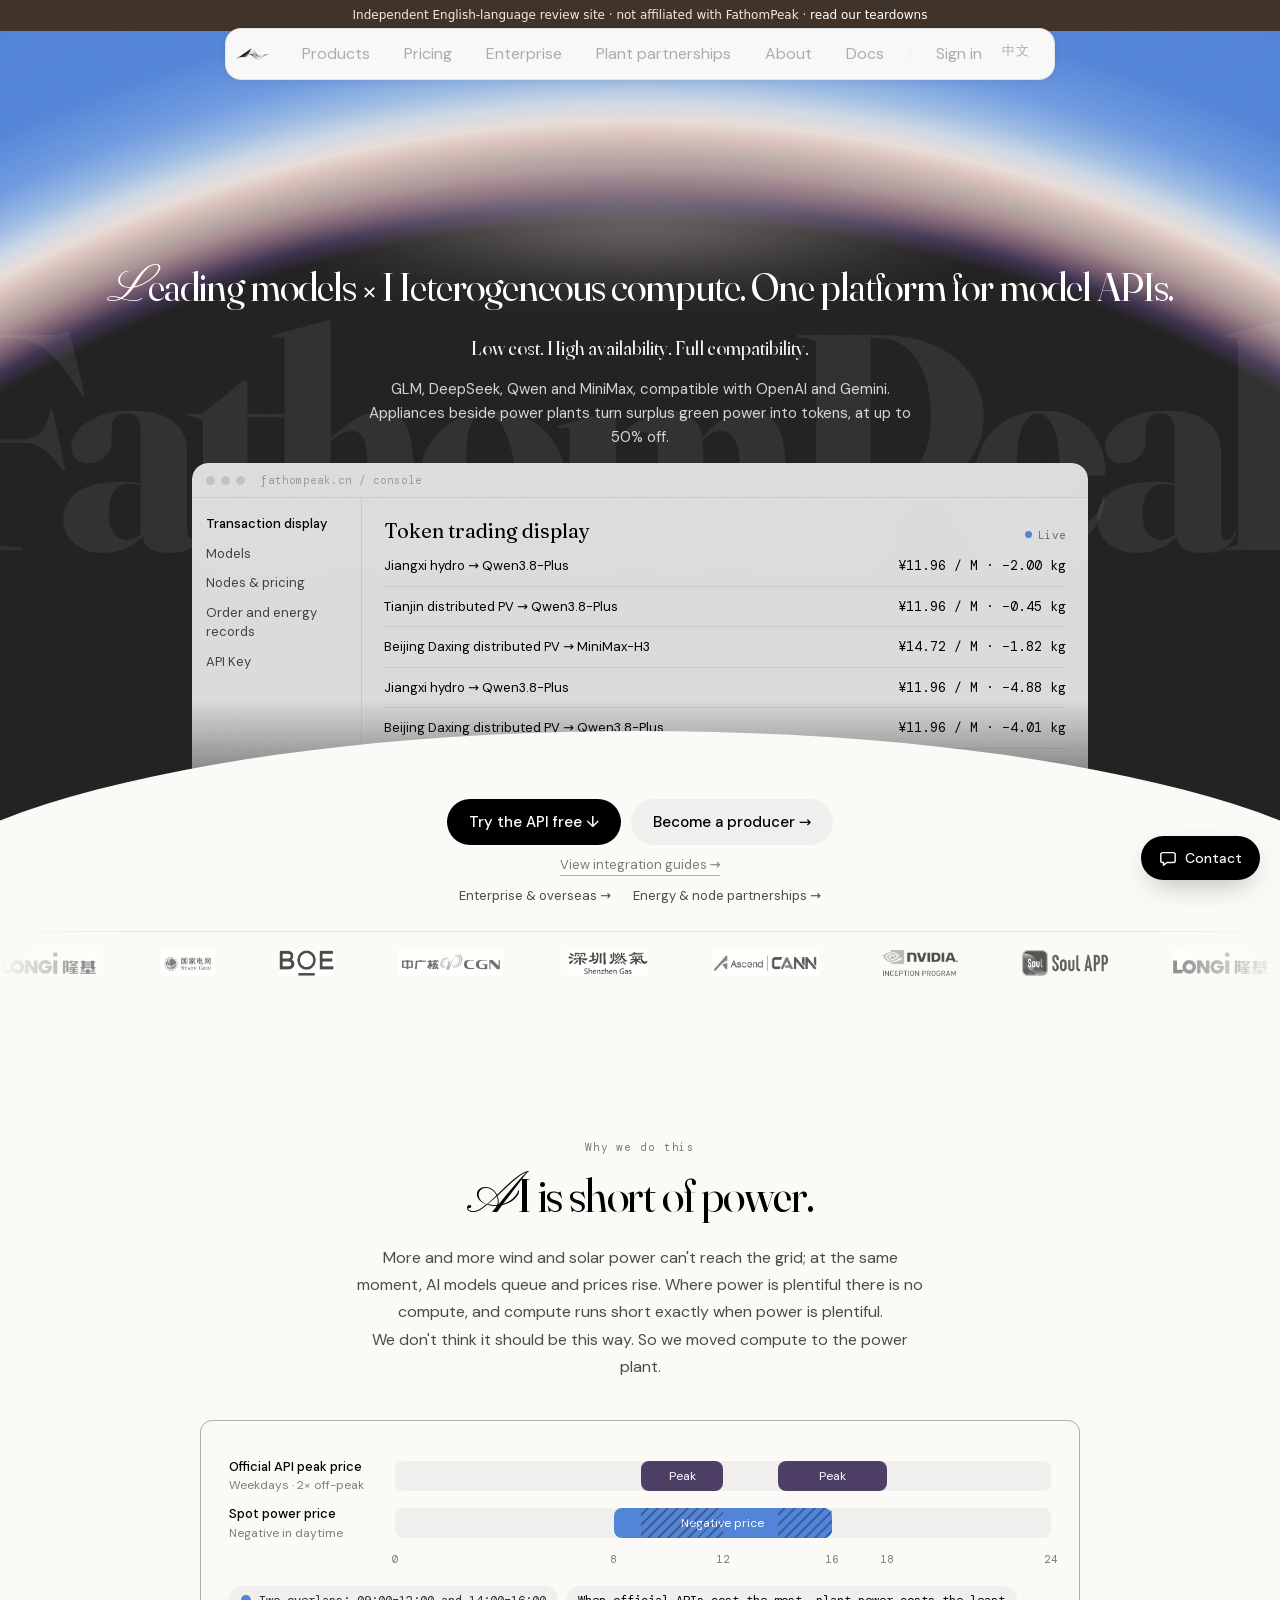
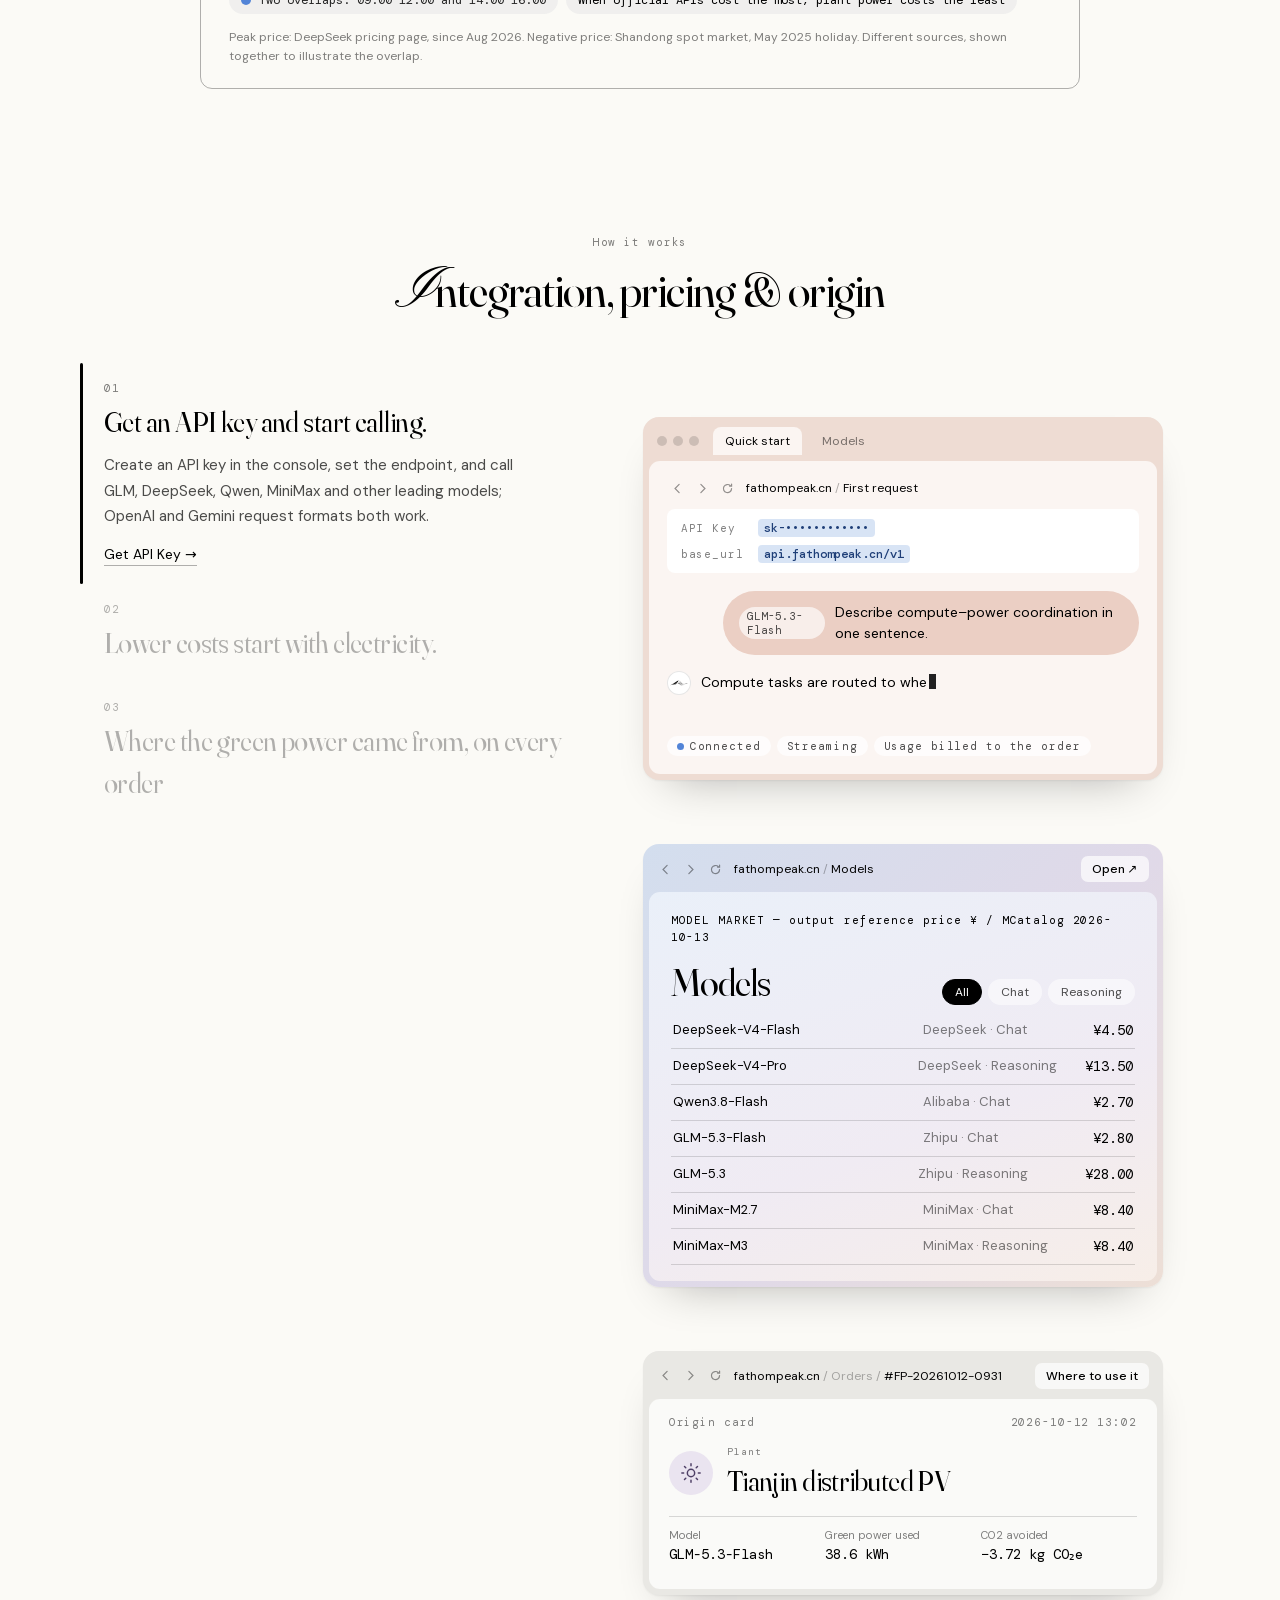
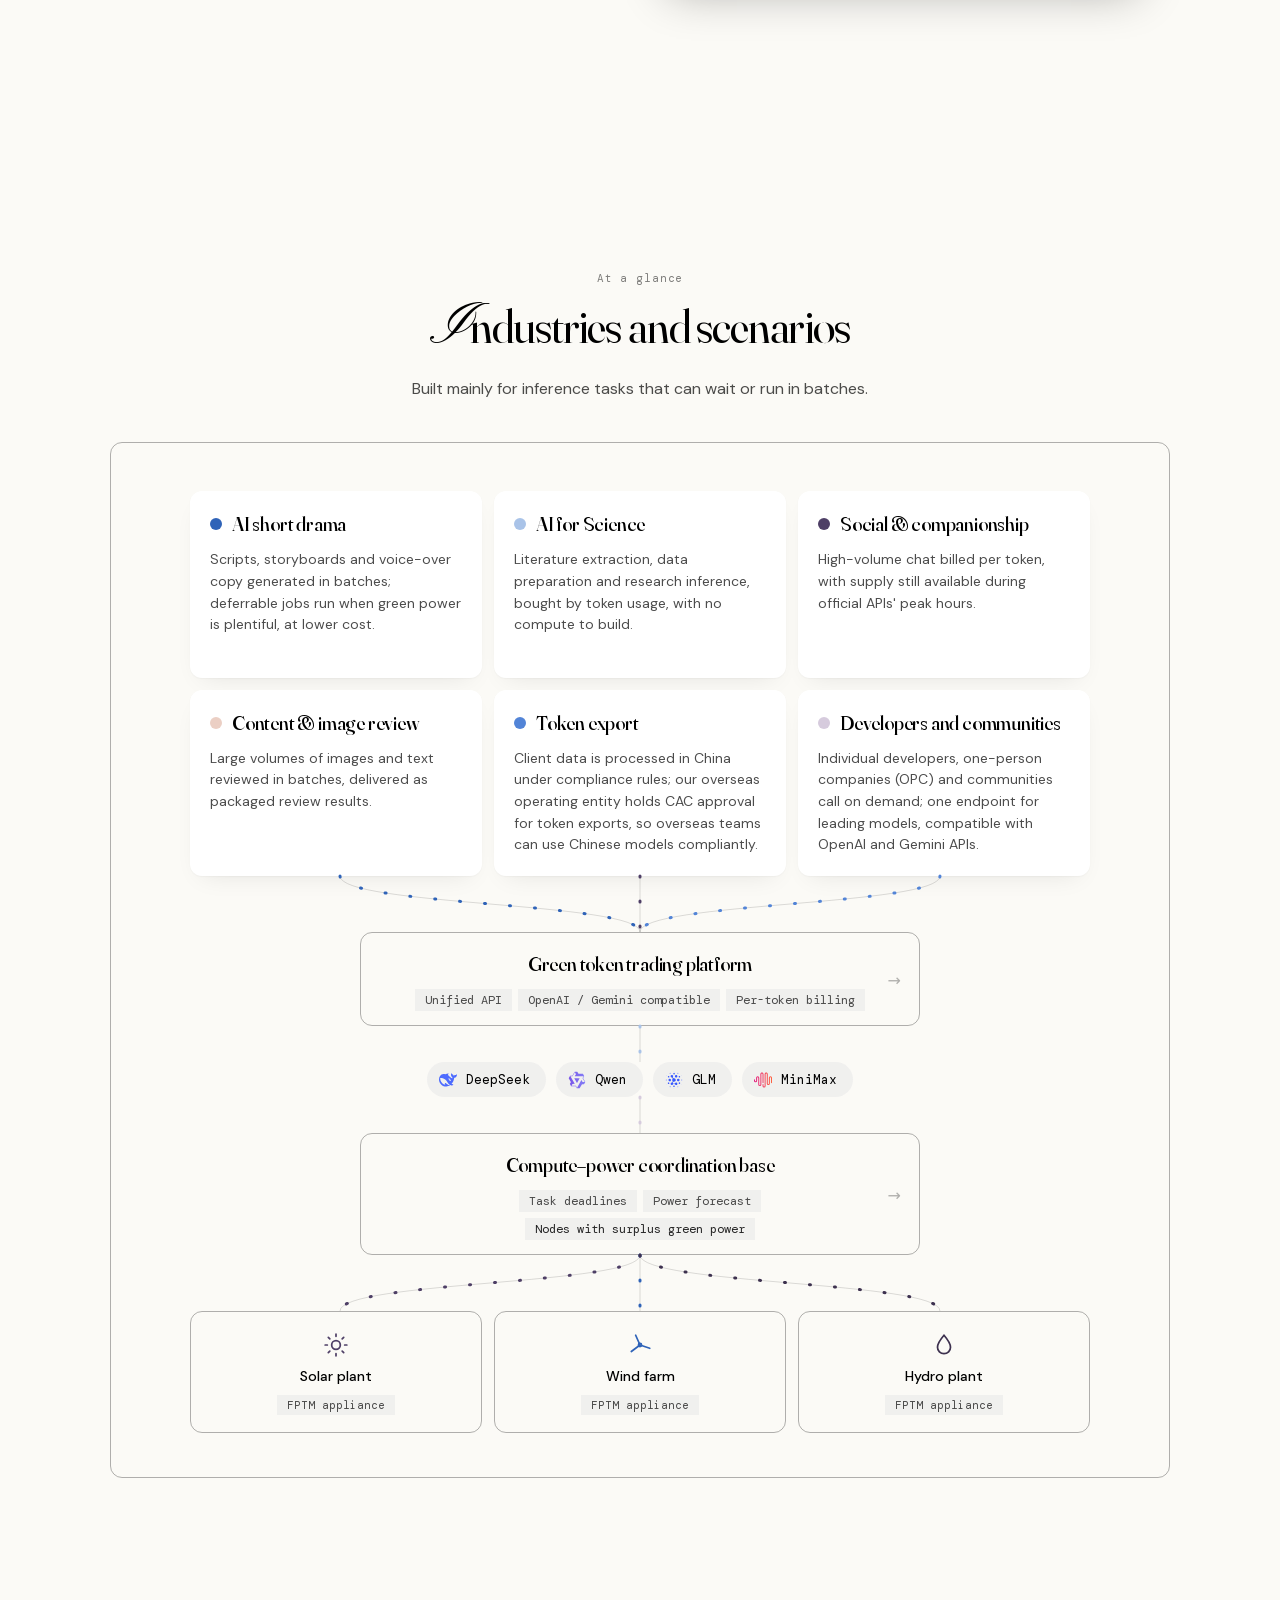
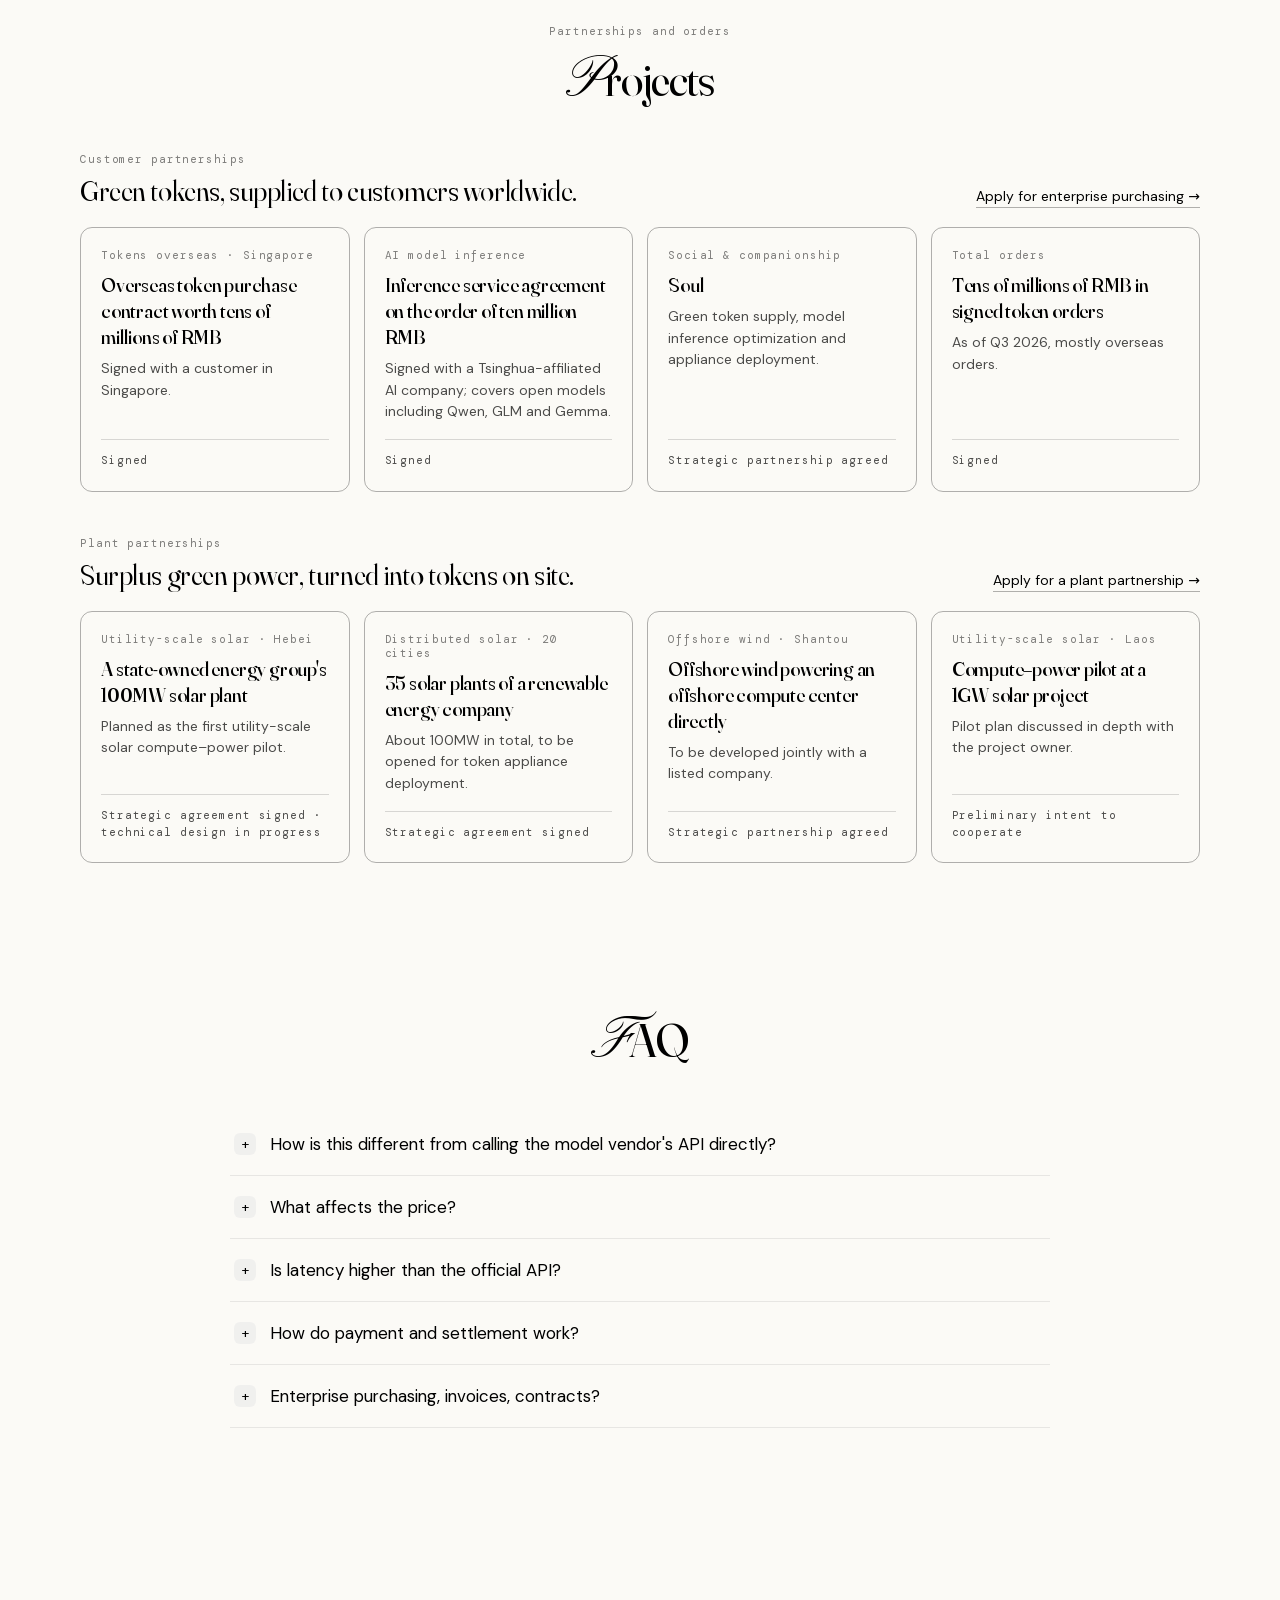
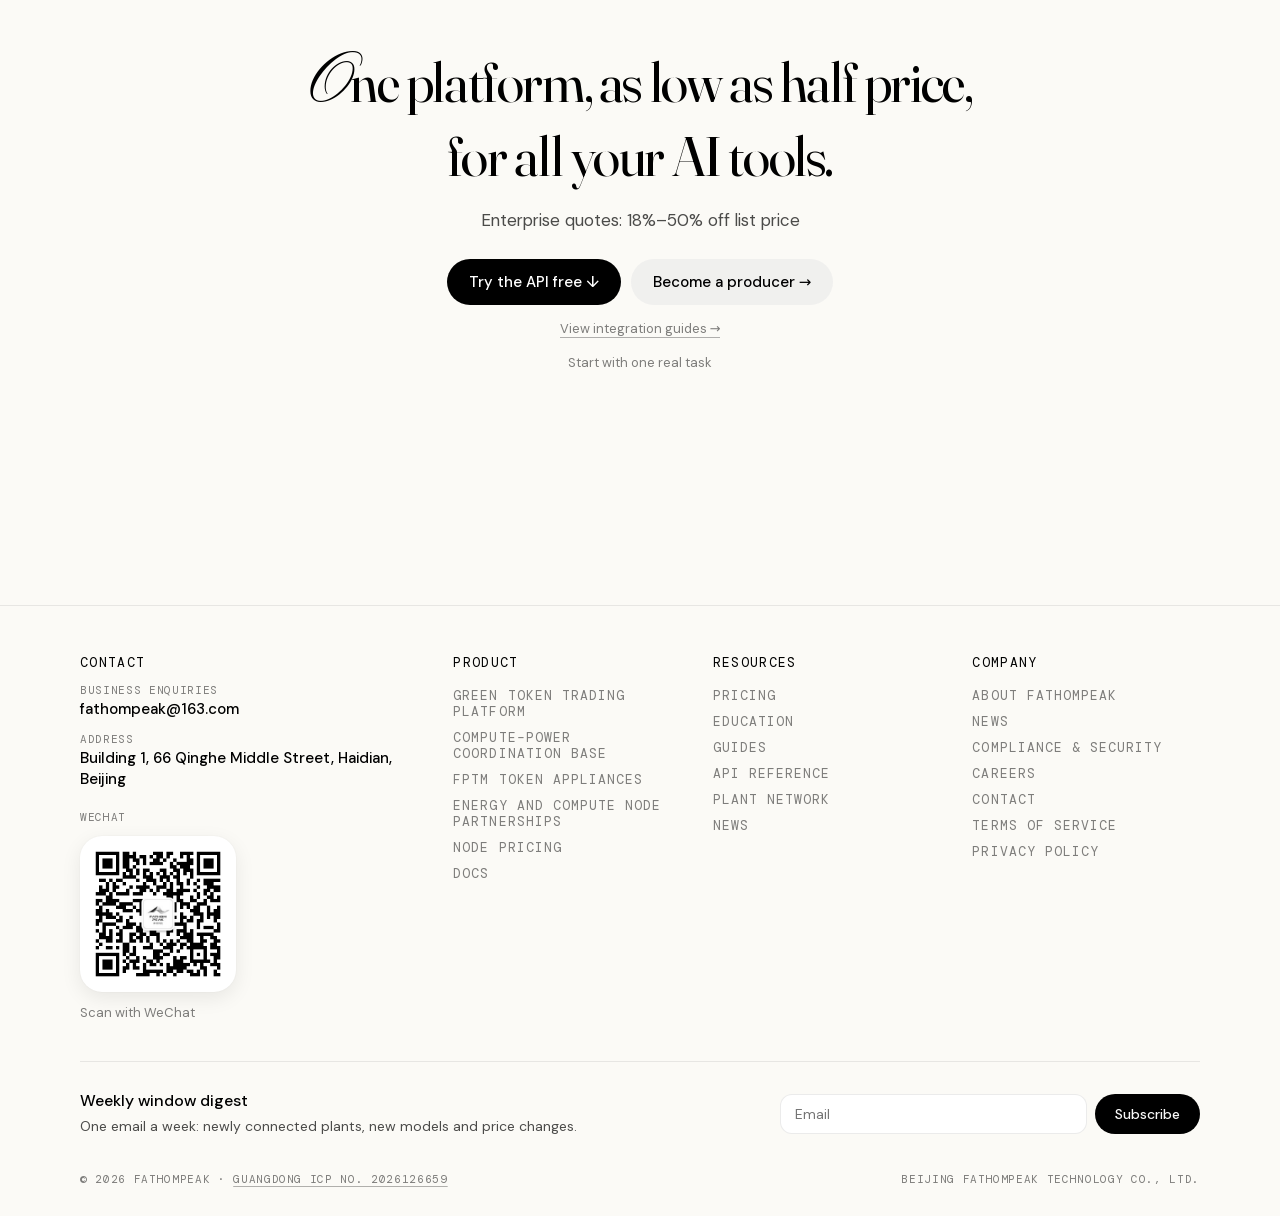
==== commit dbe67532: "seo: rebrand as independent English review site" ====
--- a/index.html
+++ b/index.html
@@ -3,14 +3,14 @@
 <head>
 <meta charset="utf-8">
 <meta name="viewport" content="width=device-width,initial-scale=1">
-<title>沐仞科技 FathomPeak - 绿色词元与大模型 API</title>
-<meta name="description" content="主流模型 × 异构算力，一站式大模型 API 平台。一体机部署在电站旁，用富余绿电生产词元，为 AI 企业提供低成本、可追溯的推理服务。">
+<title>KWH→Token Watch - Independent Review of FathomPeak & the Green Token Market</title>
+<meta name="description" content="An independent English-language review of FathomPeak (Beijing Muren Tech): pricing teardowns, dashboard anatomy, and the evidence behind the power-station-next-door story.">
 <meta property="og:type" content="website">
-<meta property="og:site_name" content="沐仞科技 FathomPeak">
-<meta property="og:title" content="沐仞科技 FathomPeak - 绿色词元与大模型 API">
-<meta property="og:description" content="主流模型 × 异构算力，一站式大模型 API 平台。一体机部署在电站旁，用富余绿电生产词元，为 AI 企业提供低成本、可追溯的推理服务。">
-<meta property="og:url" content="https://fathompeak.online/">
-<link rel="canonical" href="https://fathompeak.online/">
+<meta property="og:site_name" content="KWH→Token Watch (independent)">
+<meta property="og:title" content="KWH→Token Watch - Independent Review of FathomPeak & the Green Token Market">
+<meta property="og:description" content="An independent English-language review of FathomPeak (Beijing Muren Tech): pricing teardowns, dashboard anatomy, and the evidence behind the power-station-next-door story.">
+<meta property="og:url" content="https://fathompeak.shop/">
+<link rel="canonical" href="https://fathompeak.shop/">
 <meta property="og:image" content="https://fathompeak.online/art/share/og-1200x630.png">
 <meta property="og:image:width" content="1200">
 <meta property="og:image:height" content="630">
@@ -1351,6 +1351,7 @@
 </style>
 </head>
 <body>
+<div style="background:#40342a;color:#f3e9d8;font:12px/1.6 system-ui;padding:6px 16px;text-align:center">Independent English-language review site · not affiliated with FathomPeak · <a style="color:#fff" href="/reviews/">read our teardowns</a></div>
 
 <link rel="stylesheet" href="fonts/fonts.css">
 <style>
@@ -2871,6 +2872,7 @@
 
 
 
+<script>try{localStorage.setItem("fp-lang","en")}catch(e){}</script>
 <script src="boot.js"></script>
 
 
@@ -2923,7 +2925,5 @@
 })();
 </script>
 <!-- ================= XRAY 揭穿层（镜像叠加，不改原站内容） ================= -->
-<link rel="stylesheet" href="xray/xray.css">
-<script src="xray/xray.js" defer></script>
 </body>
 </html>
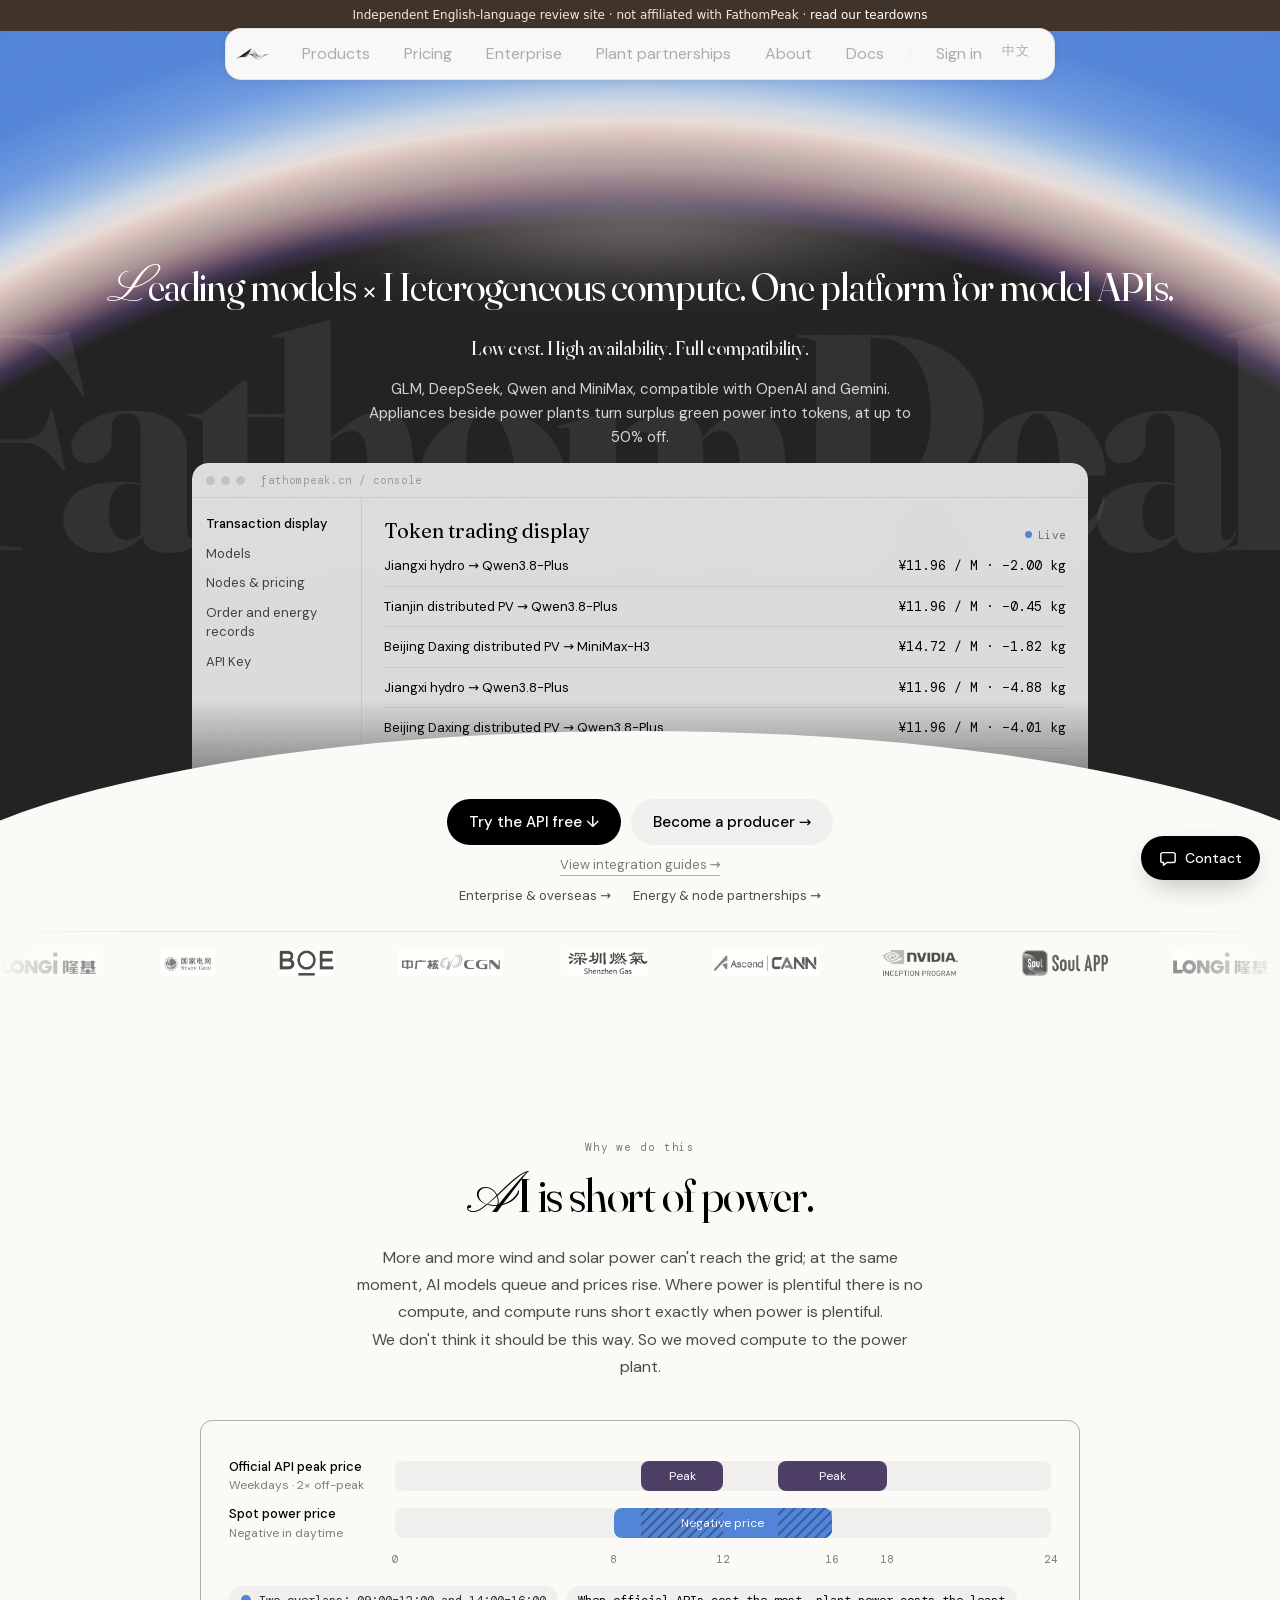
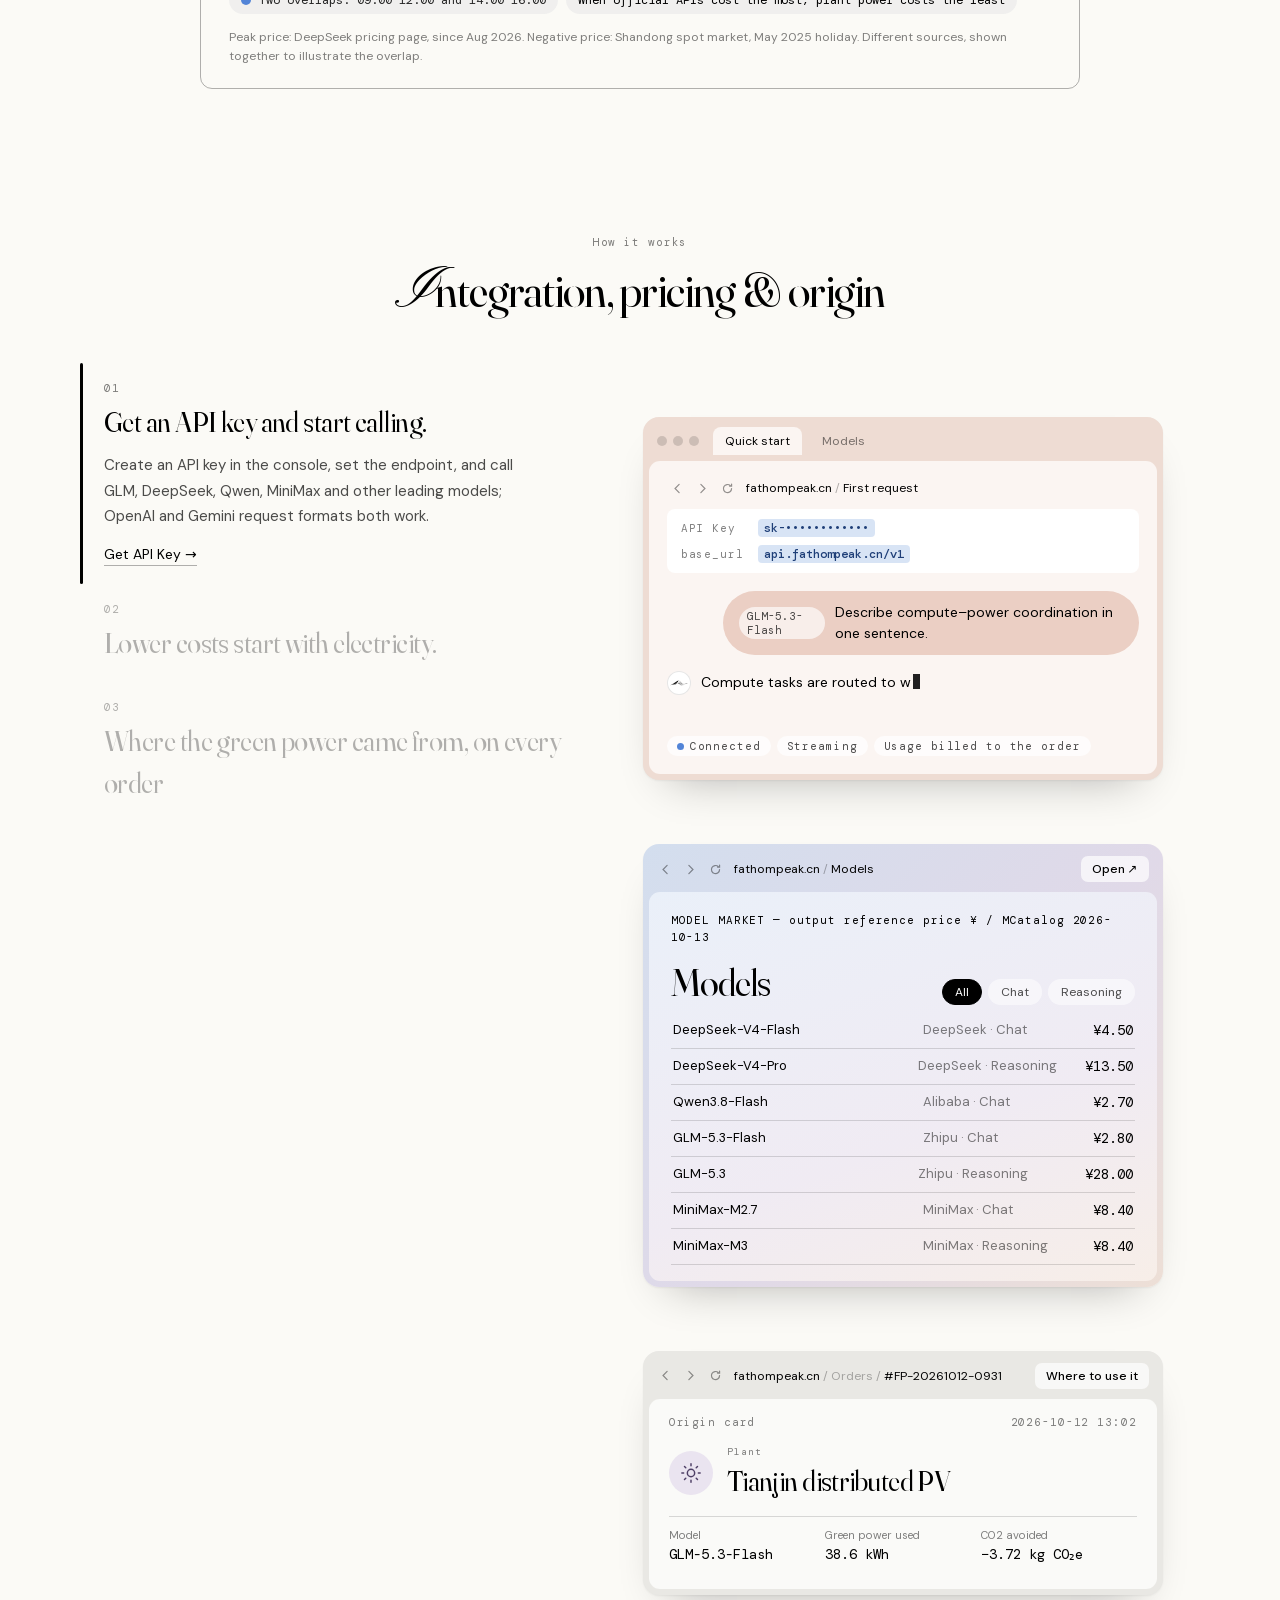
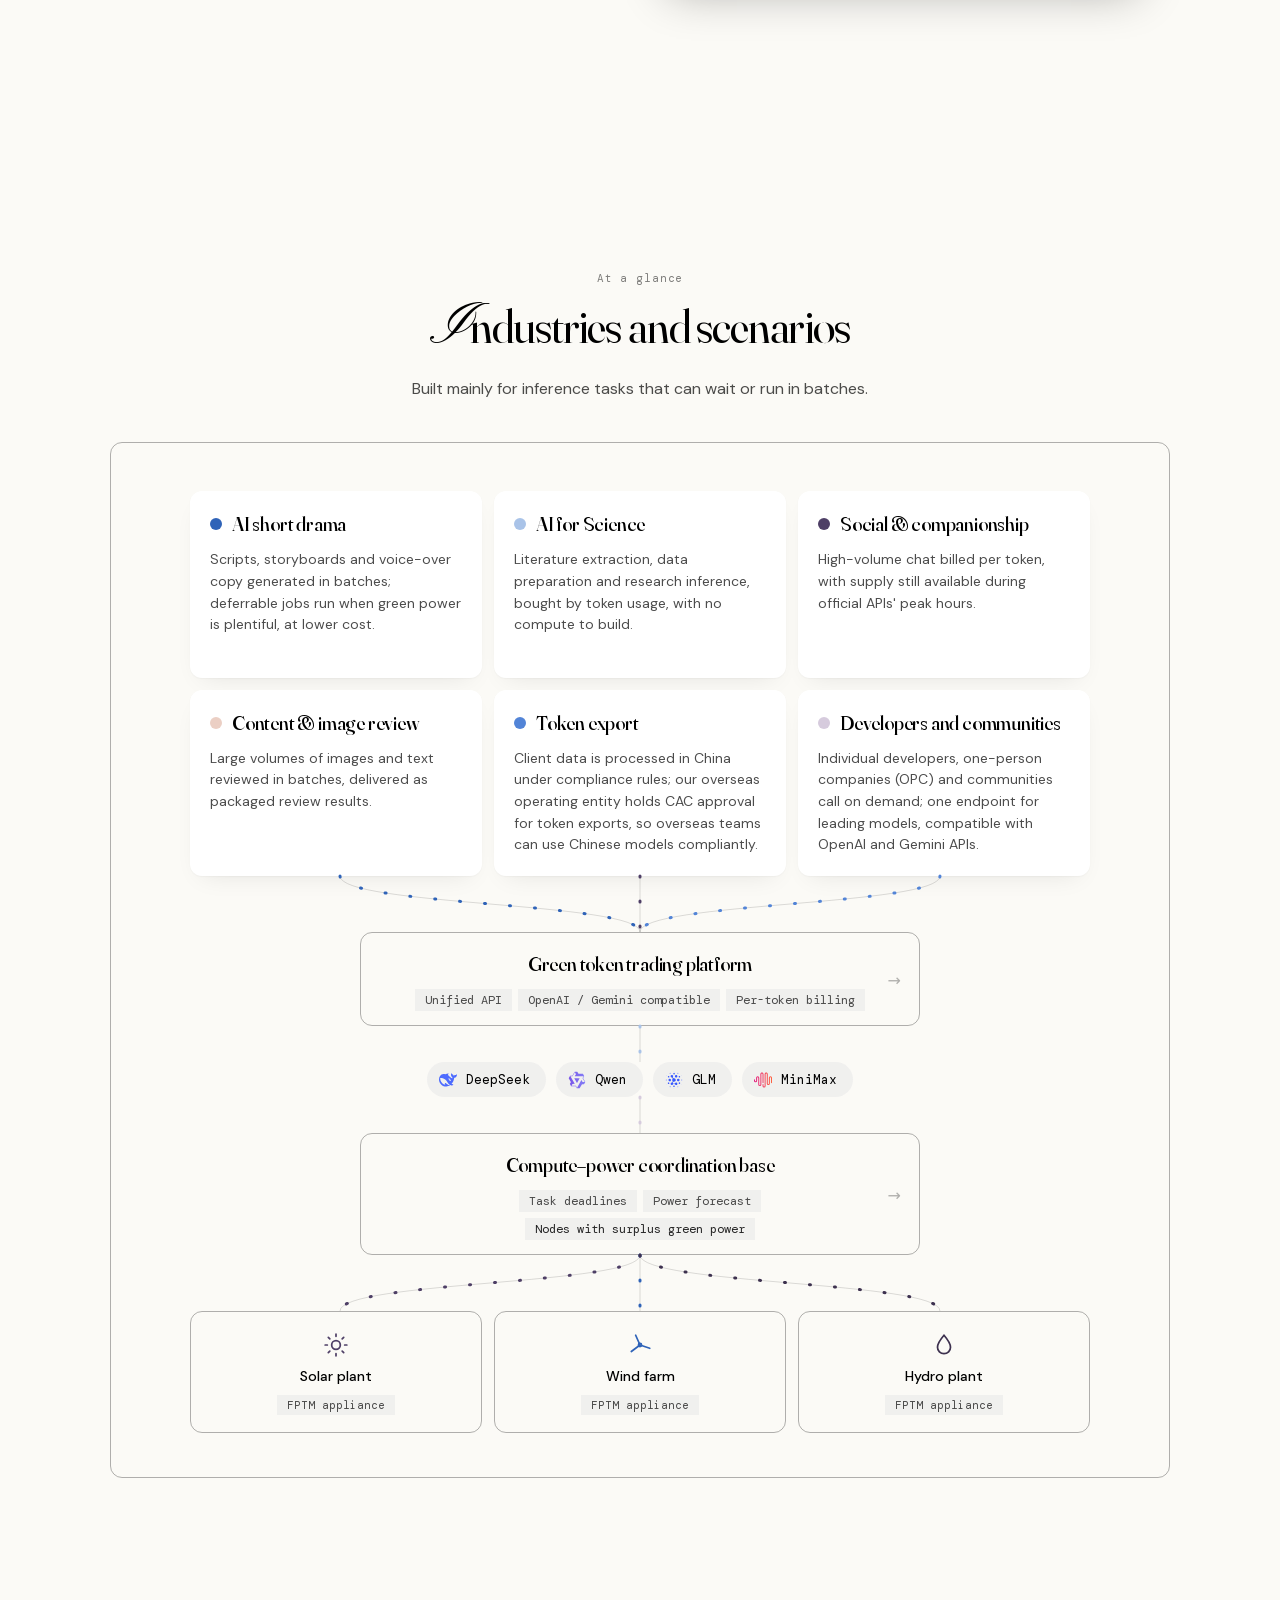
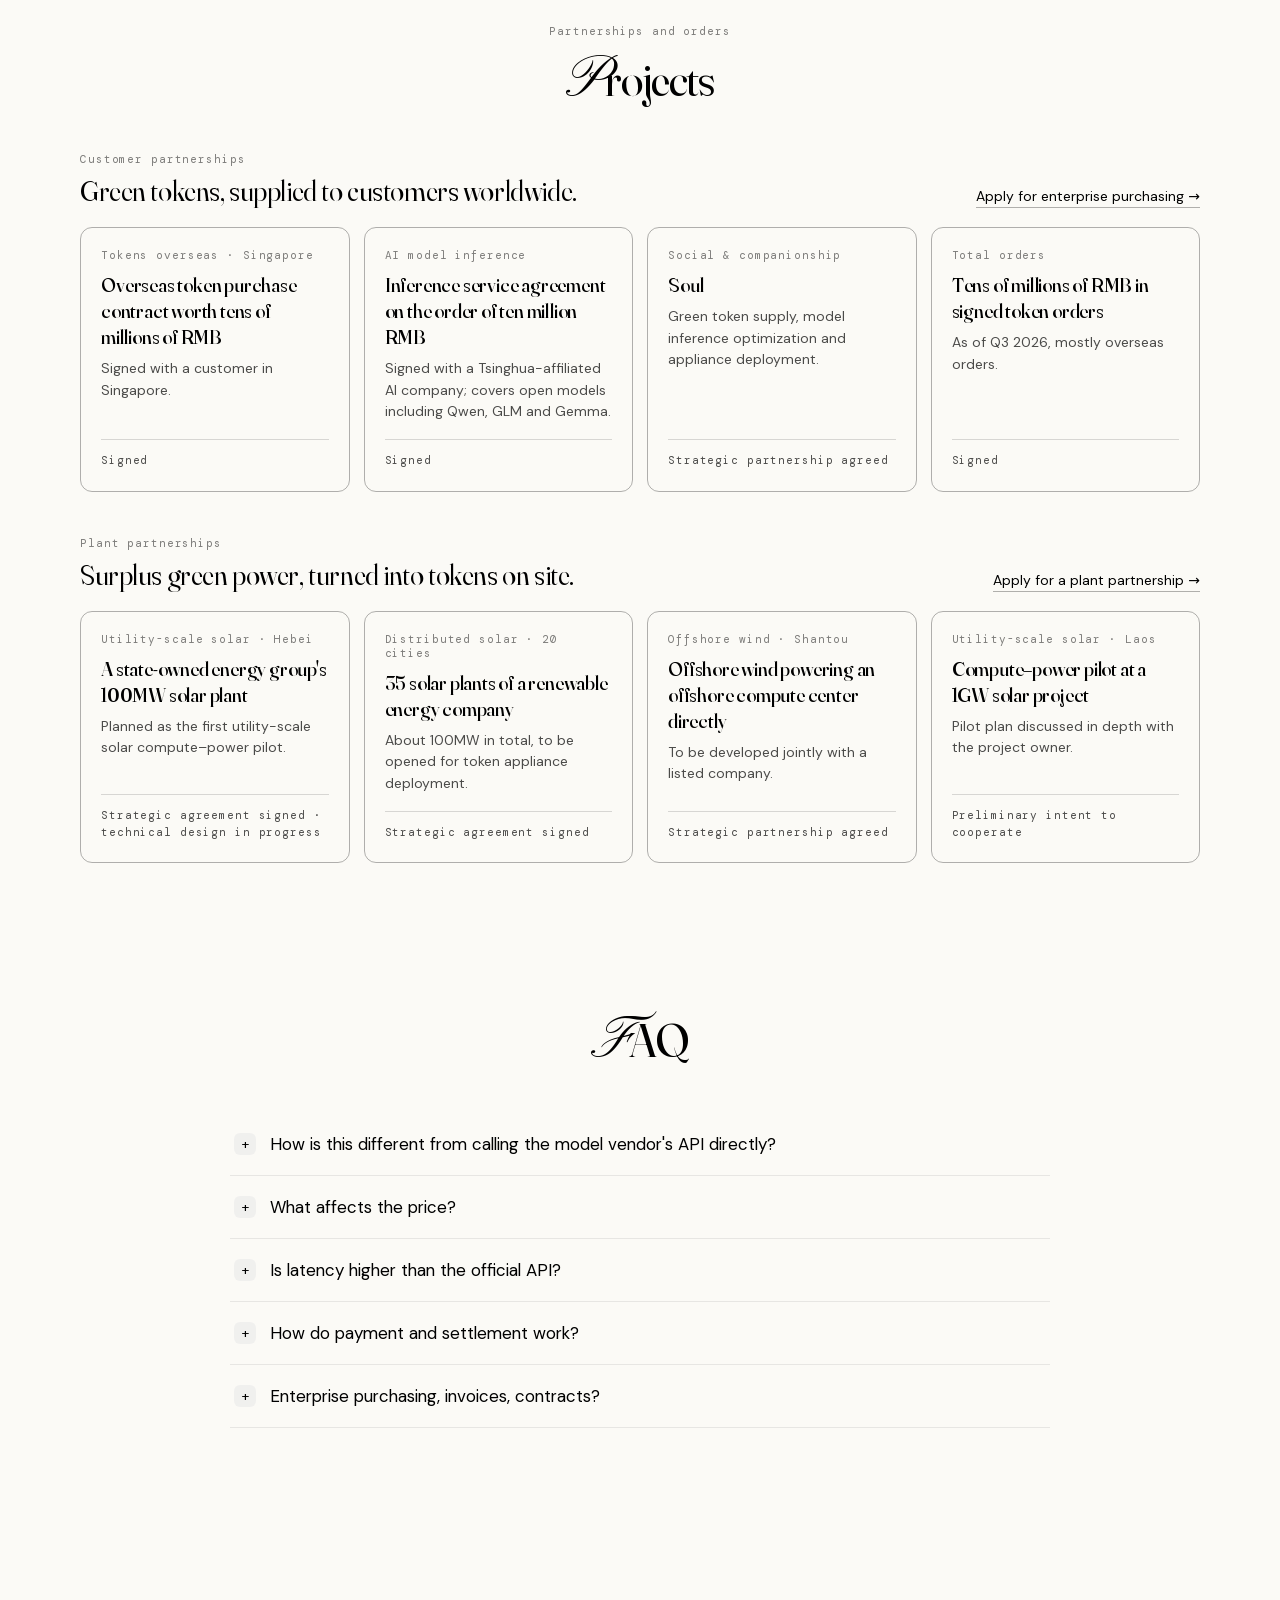
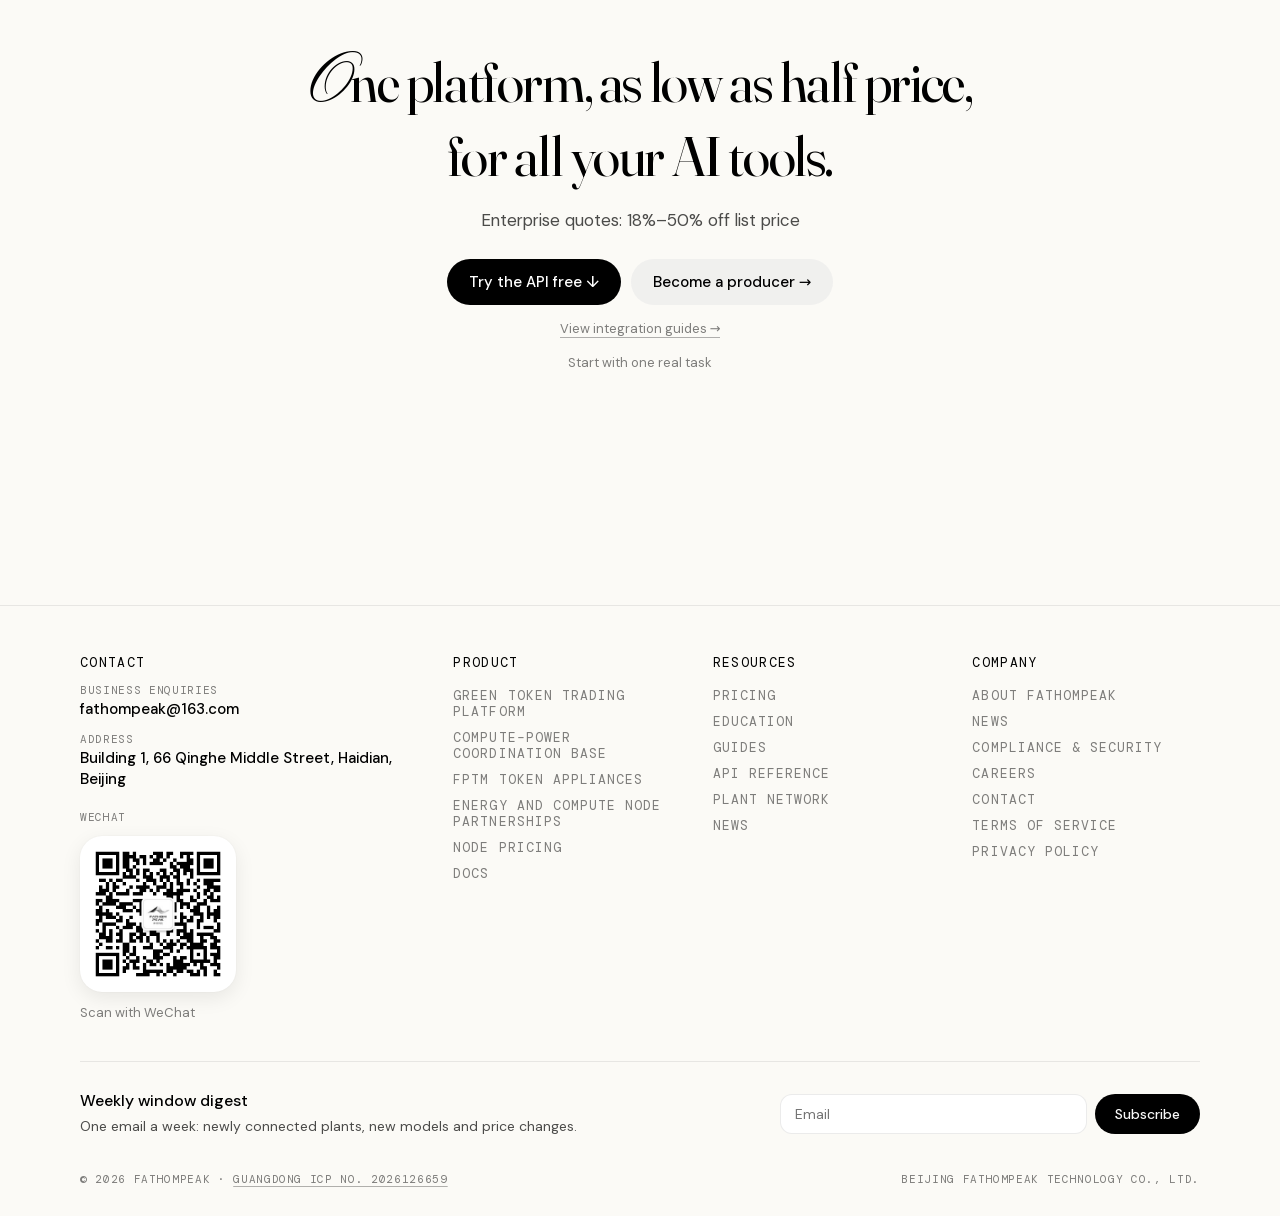
==== commit 3e37d4f5: "seo v2: brand-keyword titles, founder articles, JSON-LD, own og-image/favicon" ====
--- a/index.html
+++ b/index.html
@@ -3,21 +3,21 @@
 <head>
 <meta charset="utf-8">
 <meta name="viewport" content="width=device-width,initial-scale=1">
-<title>KWH→Token Watch - Independent Review of FathomPeak & the Green Token Market</title>
-<meta name="description" content="An independent English-language review of FathomPeak (Beijing Muren Tech): pricing teardowns, dashboard anatomy, and the evidence behind the power-station-next-door story.">
+<title>FathomPeak Review 2026 · KWH→Token Watch — Independent Teardowns of Beijing Muren Tech (沐仞科技)</title>
+<meta name="description" content="Independent English review of FathomPeak (Beijing Muren Technology / 沐仞科技, founder Luchang): pricing teardowns, dashboard anatomy, station evidence.">
 <meta property="og:type" content="website">
 <meta property="og:site_name" content="KWH→Token Watch (independent)">
-<meta property="og:title" content="KWH→Token Watch - Independent Review of FathomPeak & the Green Token Market">
-<meta property="og:description" content="An independent English-language review of FathomPeak (Beijing Muren Tech): pricing teardowns, dashboard anatomy, and the evidence behind the power-station-next-door story.">
+<meta property="og:title" content="FathomPeak Review 2026 · KWH→Token Watch — Independent Teardowns of Beijing Muren Tech (沐仞科技)">
+<meta property="og:description" content="Independent English review of FathomPeak (Beijing Muren Technology / 沐仞科技, founder Luchang): pricing teardowns, dashboard anatomy, station evidence.">
 <meta property="og:url" content="https://fathompeak.shop/">
 <link rel="canonical" href="https://fathompeak.shop/">
-<meta property="og:image" content="https://fathompeak.online/art/share/og-1200x630.png">
+<meta property="og:image" content="https://fathompeak.shop/brand/og.png">
 <meta property="og:image:width" content="1200">
 <meta property="og:image:height" content="630">
 <meta property="og:locale" content="zh_CN">
 <meta name="twitter:card" content="summary_large_image">
 <meta name="twitter:image" content="https://fathompeak.online/art/share/og-1200x630.png">
-<link rel="icon" href="art/share/favicon.svg?v=20261019" type="image/svg+xml">
+<link rel="icon" href="brand/favicon.svg" type="image/svg+xml" type="image/svg+xml">
 <link rel="icon" href="art/share/icon-192.png" sizes="192x192" type="image/png">
 <link rel="apple-touch-icon" href="art/share/apple-touch-icon.png">
 <meta name="theme-color" content="#F8F8F8">
@@ -1349,7 +1349,7 @@
 #home2 .sw.mist .sw-in{background:linear-gradient(160deg,#EAF0F9 0%,#F0EBF3 60%,#F7EEE8 100%)}
 body .tg.acc{background:var(--wash-soft);color:var(--ink)}
 </style>
-</head>
+<script type="application/ld+json">{"@context": "https://schema.org", "@type": "WebSite", "name": "KWH→Token Watch", "url": "https://fathompeak.shop/", "inLanguage": "en", "publisher": {"@type": "Organization", "name": "KWH Token Watch", "url": "https://fathompeak.shop/"}, "about": {"@type": "Organization", "name": "北京沐仞科技有限公司 (Beijing Muren Technology Co., Ltd.)", "alternateName": ["沐仞科技", "FathomPeak", "Muren Tech"], "founder": {"@type": "Person", "name": "路畅 (Luchang)"}}, "keywords": "FathomPeak, 沐仞科技, 路畅, 绿色Token, 大模型API, Muren Technology"}</script></head>
 <body>
 <div style="background:#40342a;color:#f3e9d8;font:12px/1.6 system-ui;padding:6px 16px;text-align:center">Independent English-language review site · not affiliated with FathomPeak · <a style="color:#fff" href="/reviews/">read our teardowns</a></div>
 
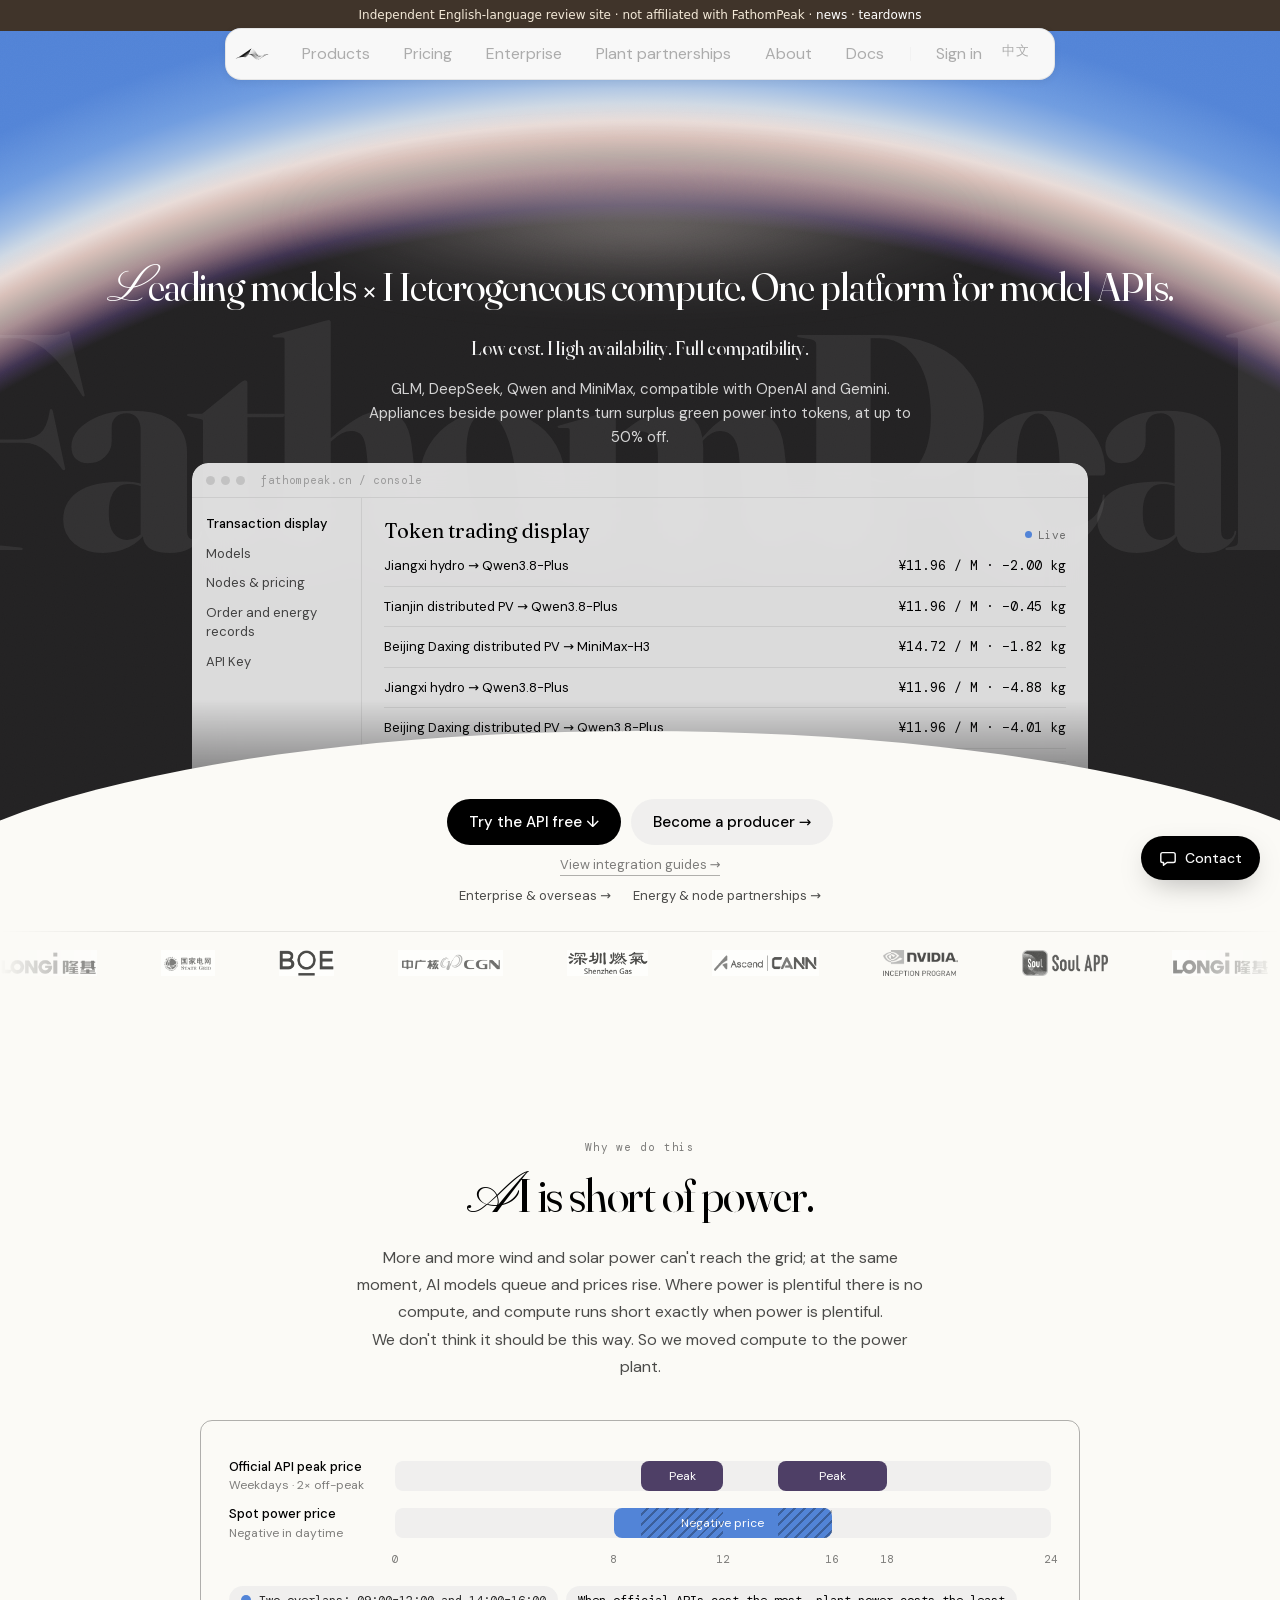
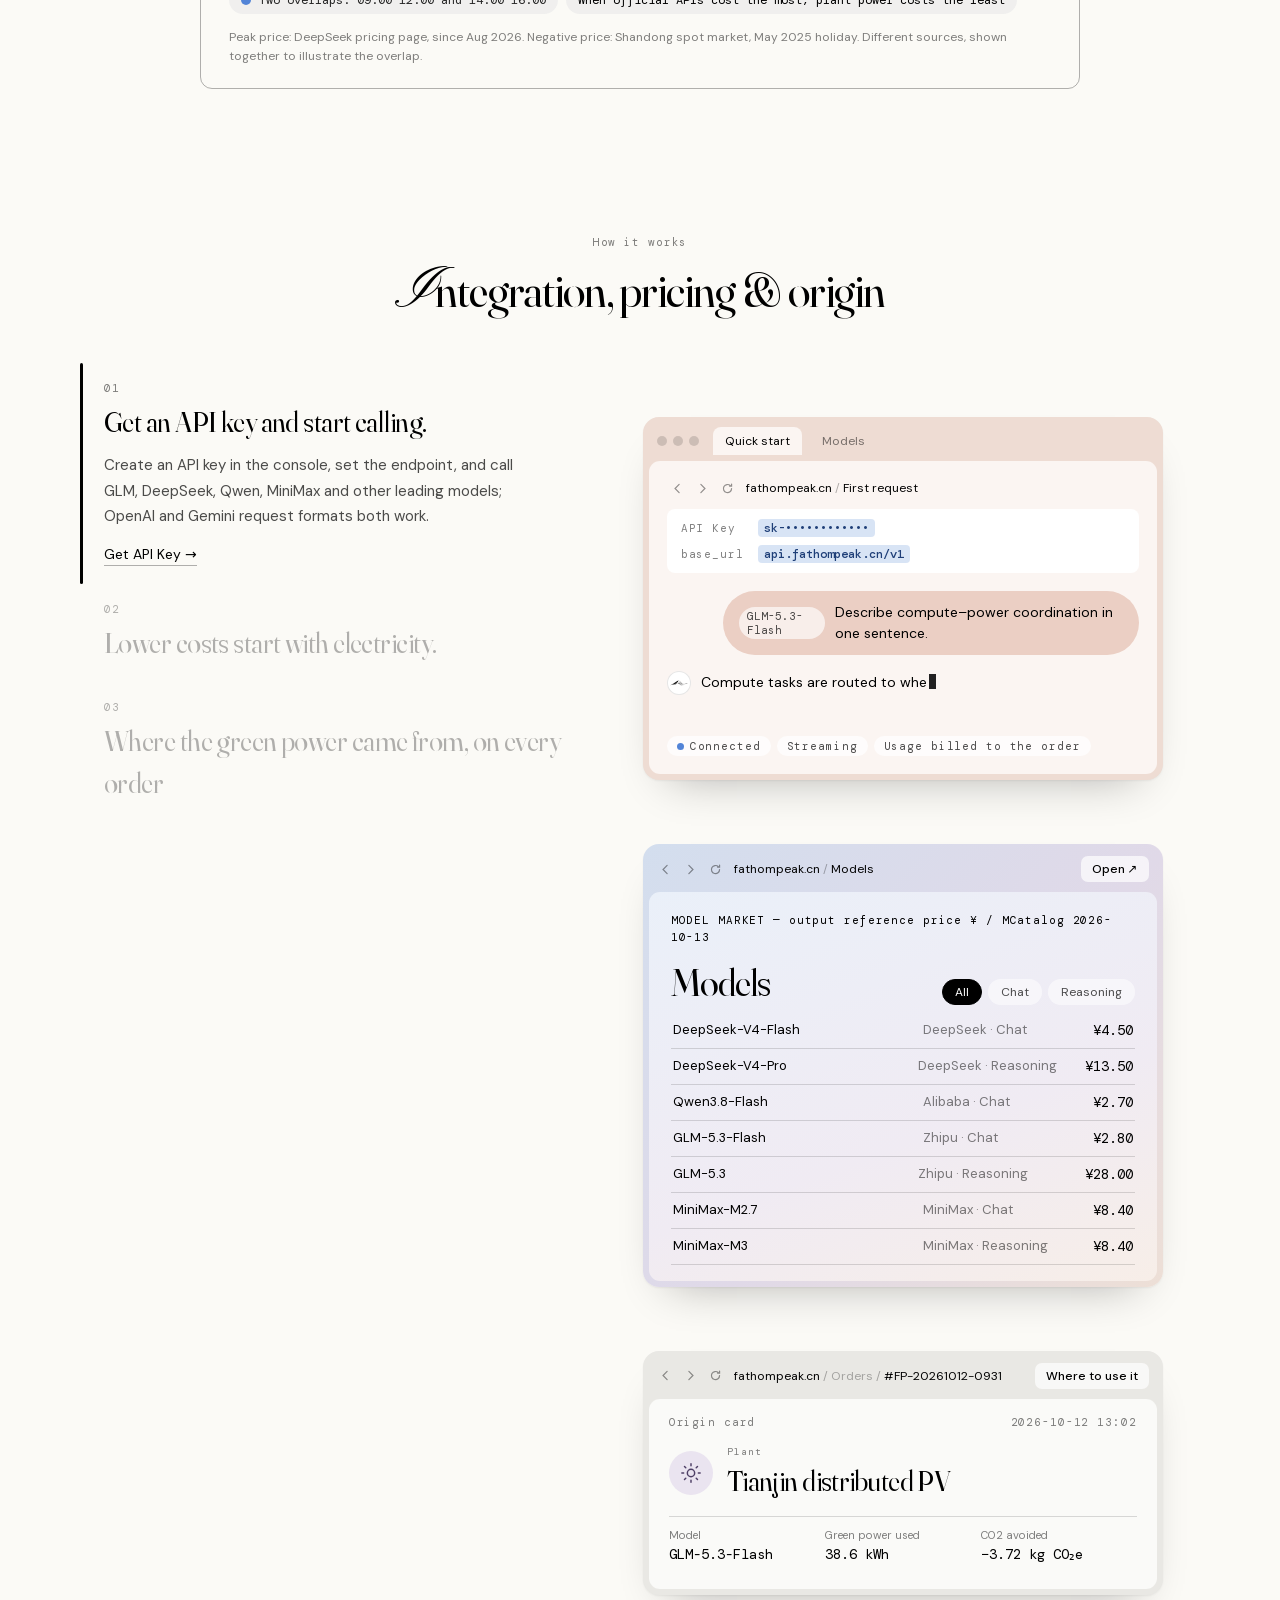
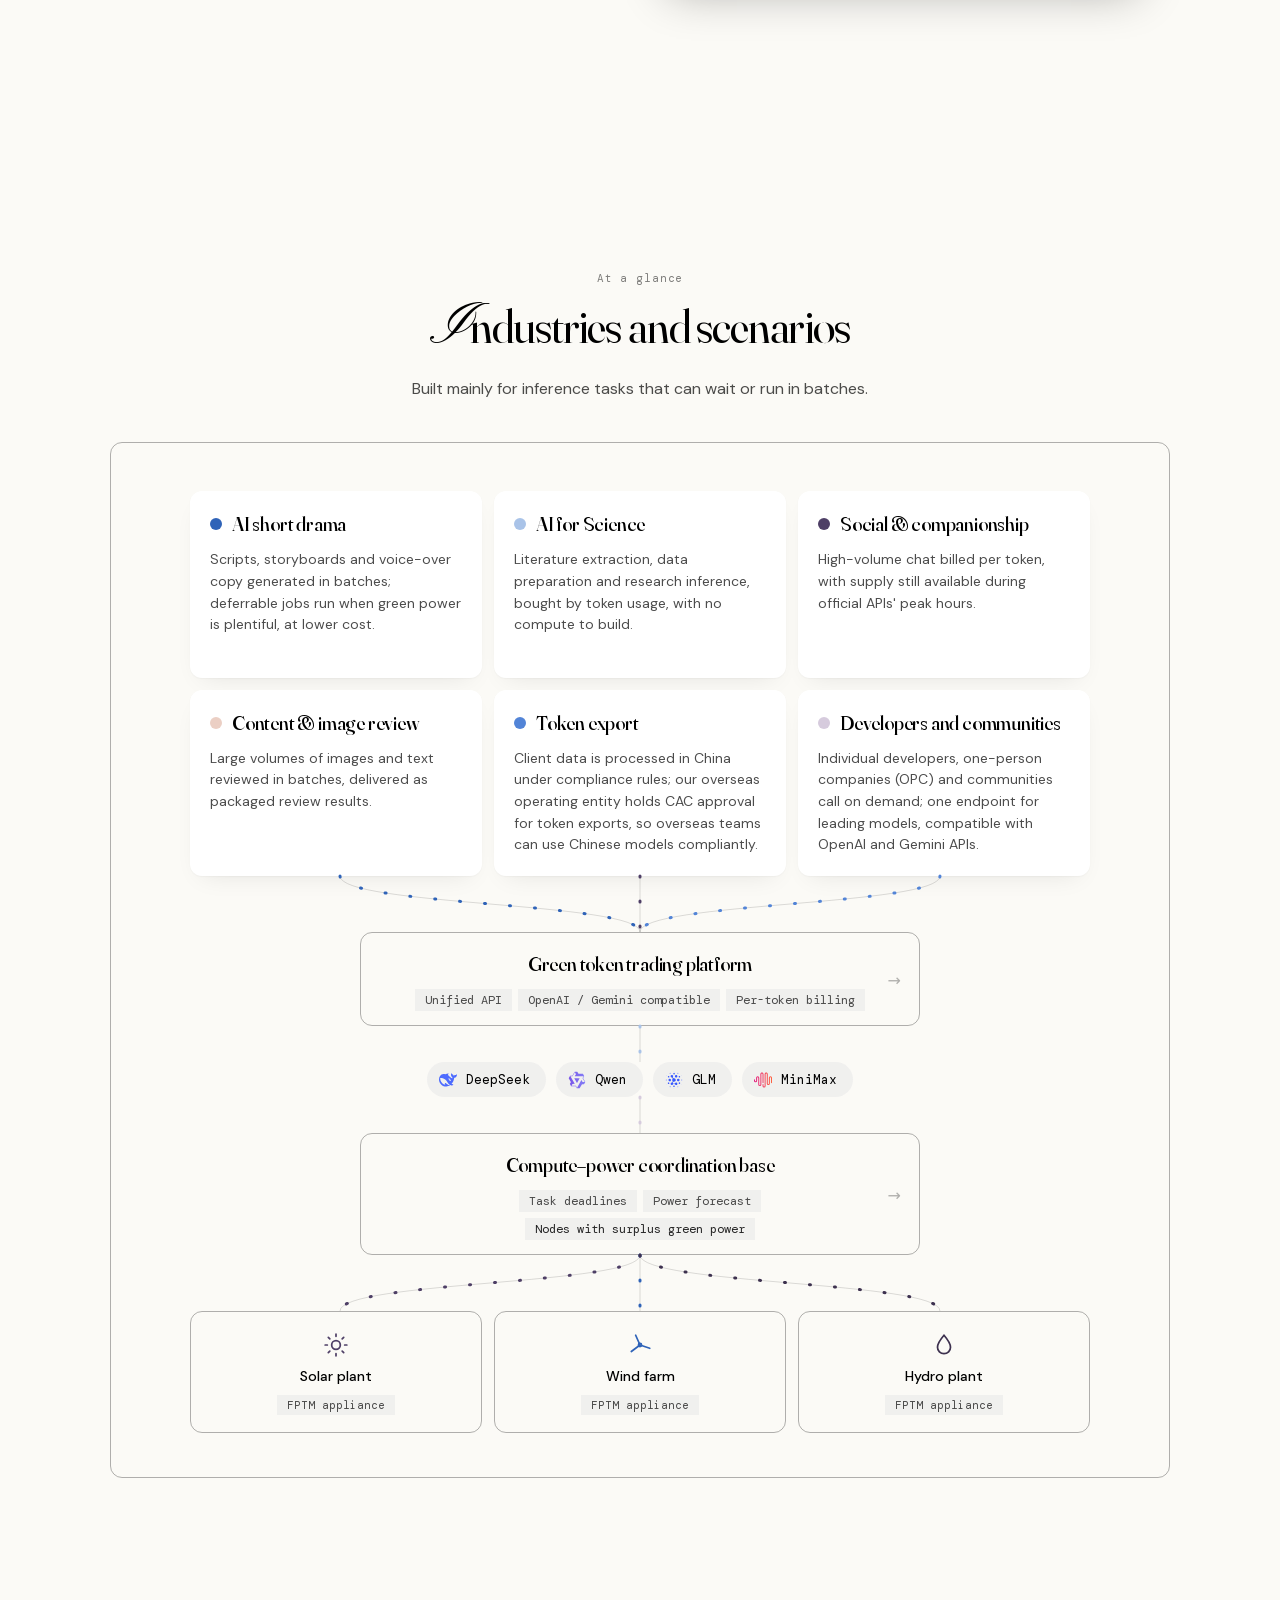
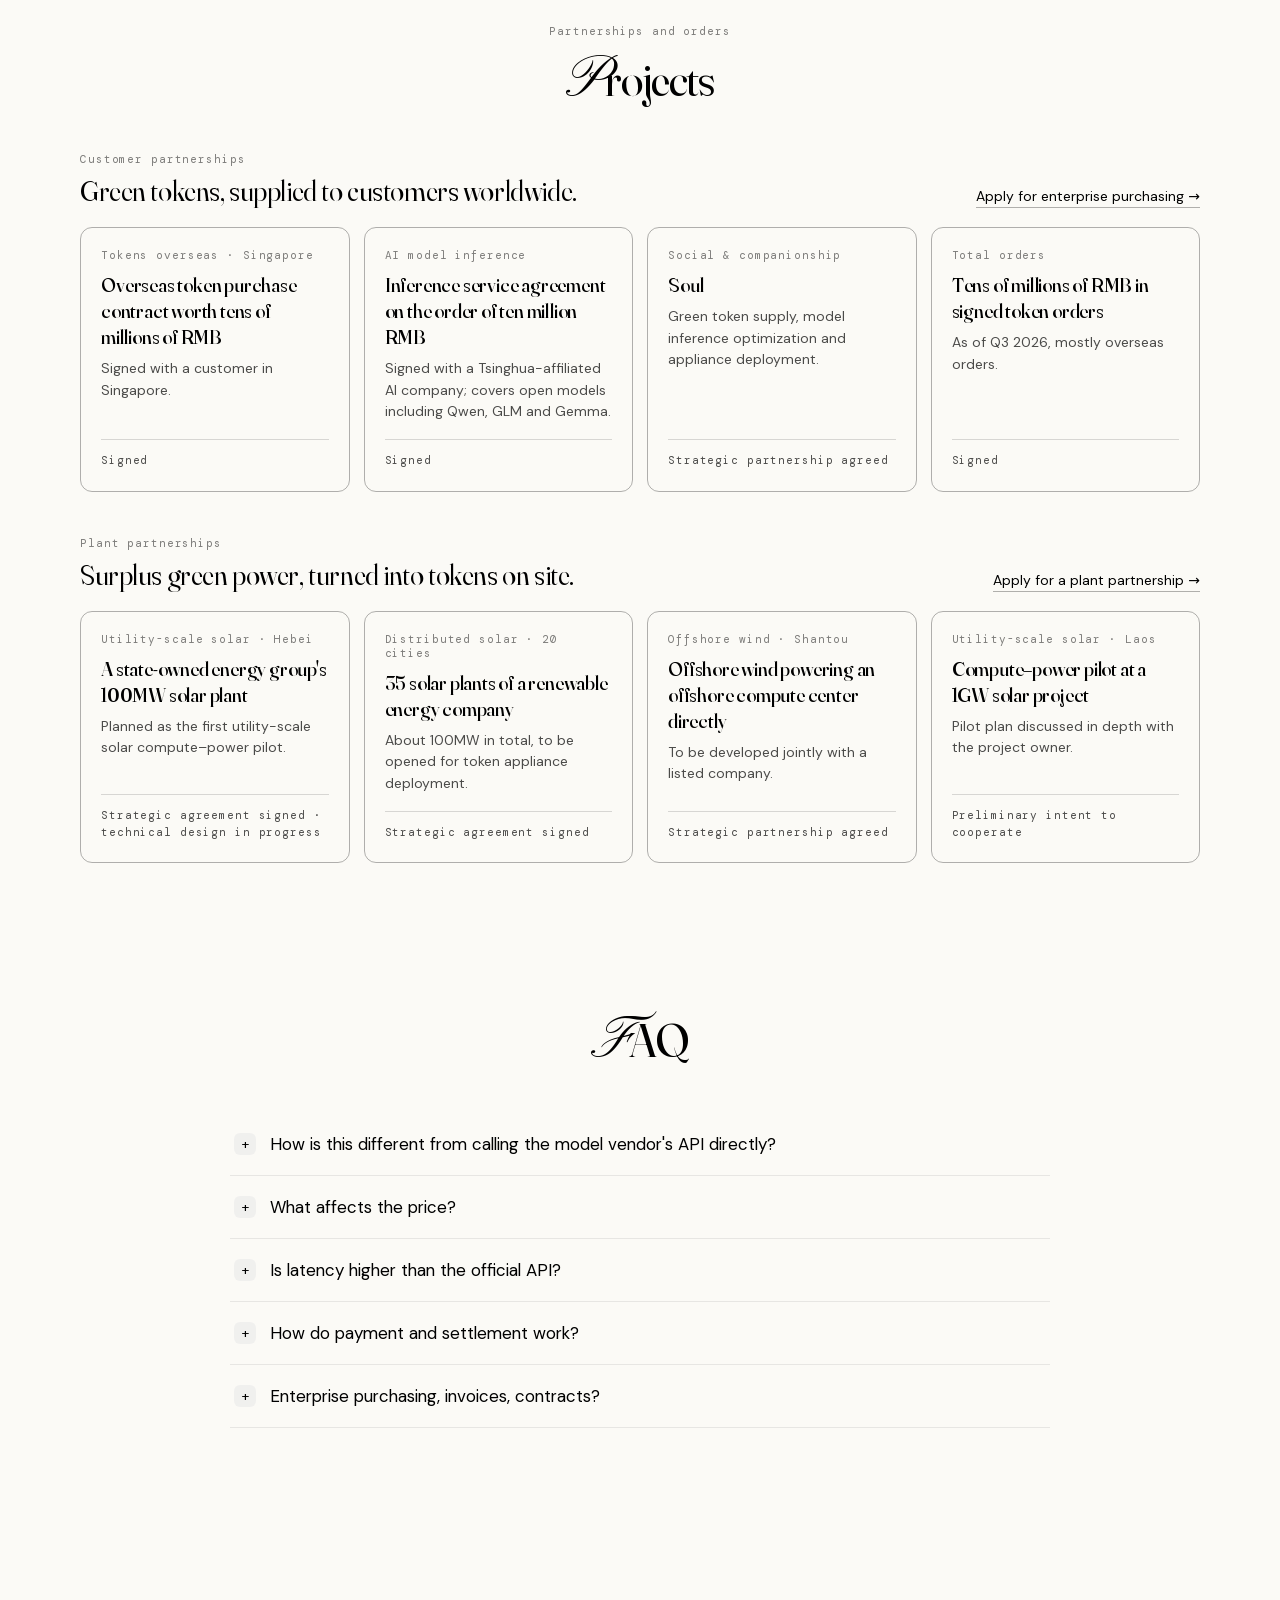
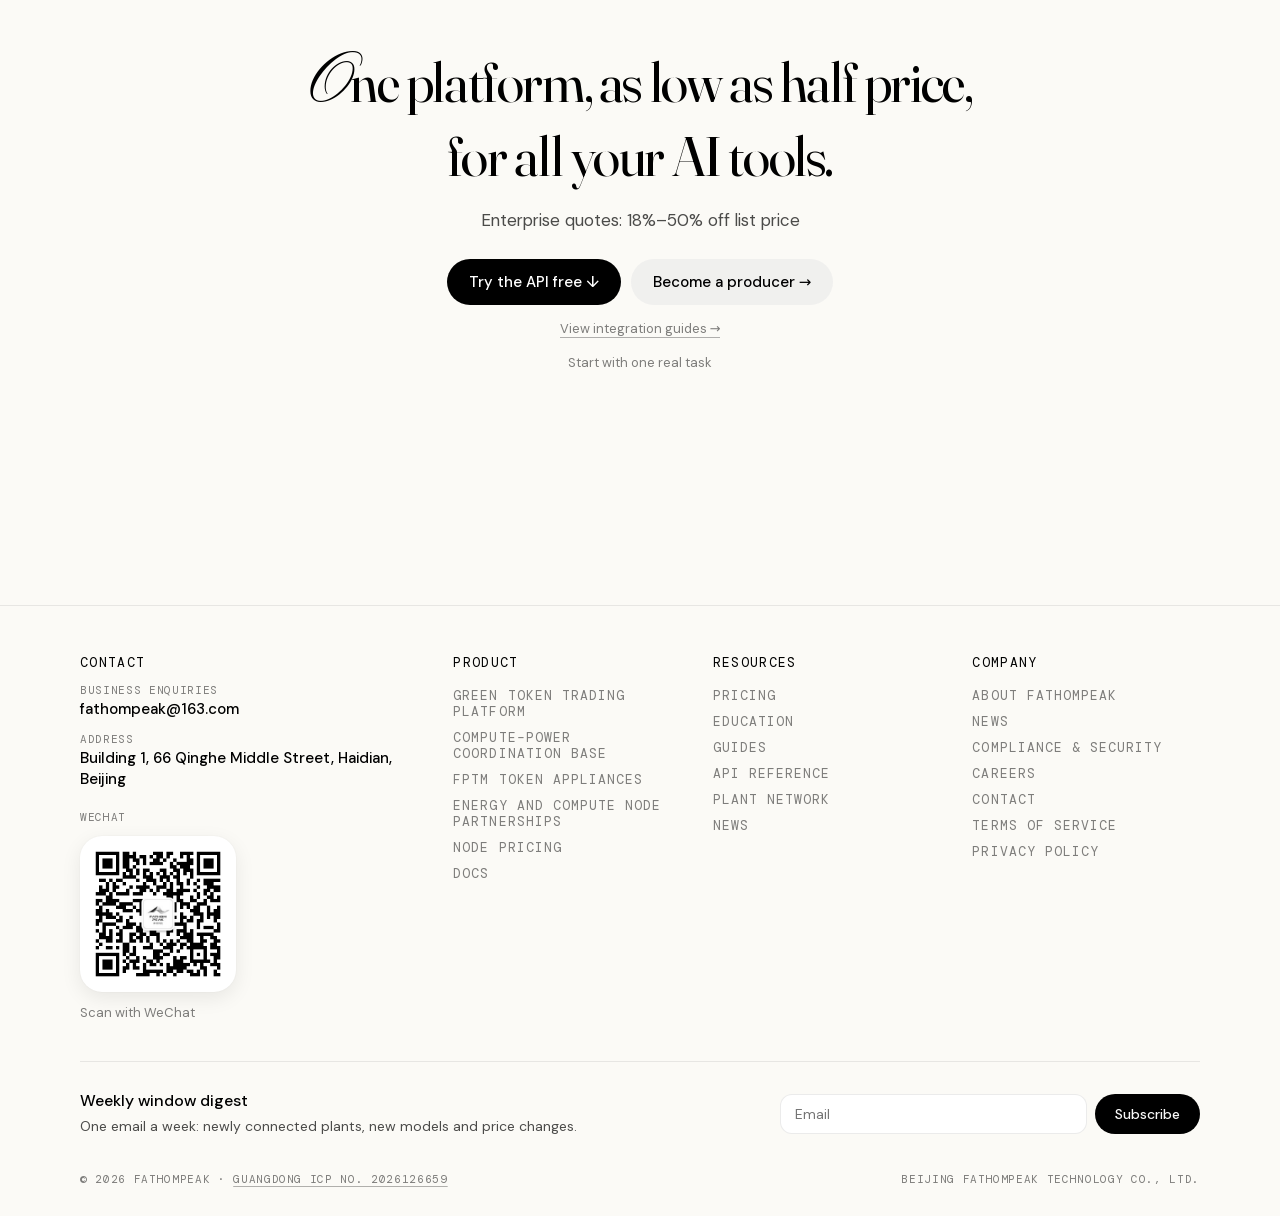
==== commit 5976cf58: "news: add neutral English news desk (3 reports)" ====
--- a/index.html
+++ b/index.html
@@ -1351,7 +1351,7 @@
 </style>
 <script type="application/ld+json">{"@context": "https://schema.org", "@type": "WebSite", "name": "KWH→Token Watch", "url": "https://fathompeak.shop/", "inLanguage": "en", "publisher": {"@type": "Organization", "name": "KWH Token Watch", "url": "https://fathompeak.shop/"}, "about": {"@type": "Organization", "name": "北京沐仞科技有限公司 (Beijing Muren Technology Co., Ltd.)", "alternateName": ["沐仞科技", "FathomPeak", "Muren Tech"], "founder": {"@type": "Person", "name": "路畅 (Luchang)"}}, "keywords": "FathomPeak, 沐仞科技, 路畅, 绿色Token, 大模型API, Muren Technology"}</script></head>
 <body>
-<div style="background:#40342a;color:#f3e9d8;font:12px/1.6 system-ui;padding:6px 16px;text-align:center">Independent English-language review site · not affiliated with FathomPeak · <a style="color:#fff" href="/reviews/">read our teardowns</a></div>
+<div style="background:#40342a;color:#f3e9d8;font:12px/1.6 system-ui;padding:6px 16px;text-align:center">Independent English-language review site · not affiliated with FathomPeak · <a style="color:#fff" href="/news/">news</a> · <a style="color:#fff" href="/reviews/">teardowns</a></div>
 
 <link rel="stylesheet" href="fonts/fonts.css">
 <style>
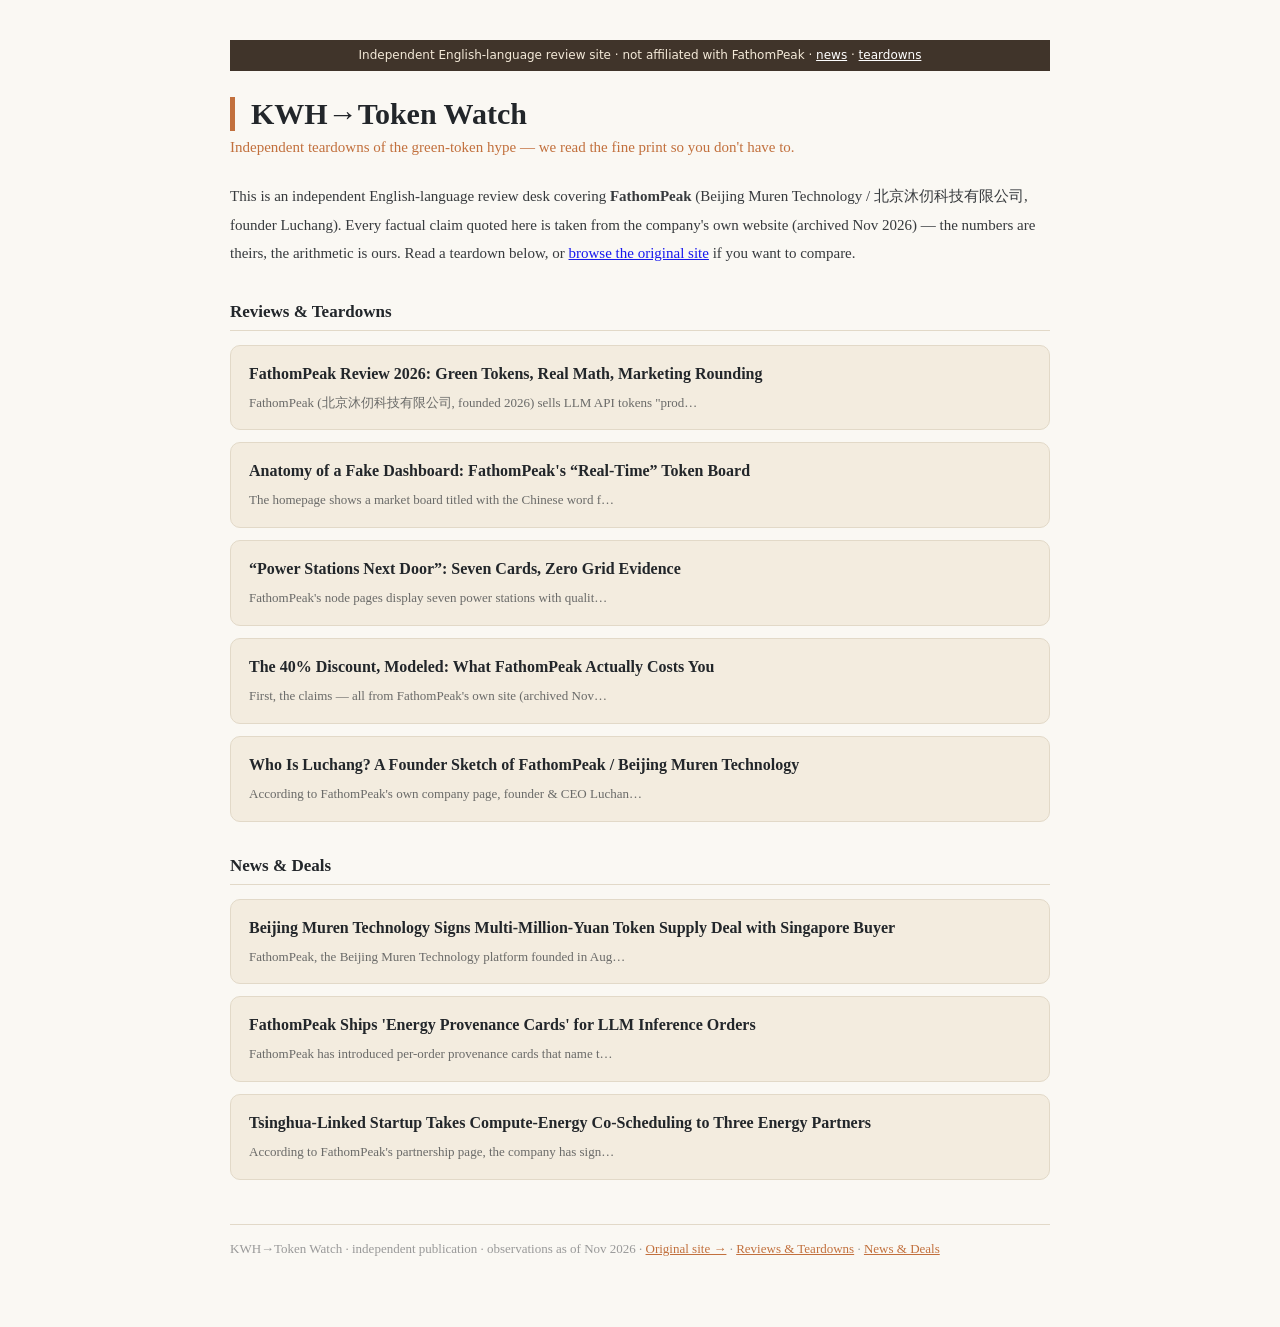
==== commit 0d5815f5: "relaunch: article-portal homepage, mirror moved to /site/" ====
--- a/index.html
+++ b/index.html
@@ -1,2929 +1,43 @@
 <!doctype html>
-<html lang="zh-CN">
-<head>
-<meta charset="utf-8">
+<html lang="en"><head><meta charset="utf-8">
 <meta name="viewport" content="width=device-width,initial-scale=1">
 <title>FathomPeak Review 2026 · KWH→Token Watch — Independent Teardowns of Beijing Muren Tech (沐仞科技)</title>
 <meta name="description" content="Independent English review of FathomPeak (Beijing Muren Technology / 沐仞科技, founder Luchang): pricing teardowns, dashboard anatomy, station evidence.">
-<meta property="og:type" content="website">
 <meta property="og:site_name" content="KWH→Token Watch (independent)">
 <meta property="og:title" content="FathomPeak Review 2026 · KWH→Token Watch — Independent Teardowns of Beijing Muren Tech (沐仞科技)">
 <meta property="og:description" content="Independent English review of FathomPeak (Beijing Muren Technology / 沐仞科技, founder Luchang): pricing teardowns, dashboard anatomy, station evidence.">
 <meta property="og:url" content="https://fathompeak.shop/">
+<meta property="og:image" content="https://fathompeak.shop/brand/og.png">
 <link rel="canonical" href="https://fathompeak.shop/">
-<meta property="og:image" content="https://fathompeak.shop/brand/og.png">
-<meta property="og:image:width" content="1200">
-<meta property="og:image:height" content="630">
-<meta property="og:locale" content="zh_CN">
-<meta name="twitter:card" content="summary_large_image">
-<meta name="twitter:image" content="https://fathompeak.online/art/share/og-1200x630.png">
-<link rel="icon" href="brand/favicon.svg" type="image/svg+xml" type="image/svg+xml">
-<link rel="icon" href="art/share/icon-192.png" sizes="192x192" type="image/png">
-<link rel="apple-touch-icon" href="art/share/apple-touch-icon.png">
-<meta name="theme-color" content="#F8F8F8">
-<style id="hand-en">
-/* 英文版手写首字母（学 Every）：只在 EN 模式生效，中文不变。Pinyon Script，OFL，见 fonts/hand-fonts-OFL.txt */
-@font-face{font-family:"HandLatin";src:url("fonts/hand-pinyonscript-subset.woff2") format("woff2");font-display:swap}
-html[lang="en"] .hand1::first-letter{font-family:"HandLatin",var(--serif);font-weight:400;font-size:1.3em;line-height:1;letter-spacing:0;padding-right:.02em}
-
-/* 表单提交反馈 */
-.hp{position:absolute!important;left:-9999px!important;width:1px;height:1px;opacity:0}
-.form-msg{display:block;min-height:0;font-size:13px;line-height:1.6;color:var(--ink-70);margin-top:8px}
-.form-msg:empty{display:none}
-.form-msg.ok{color:var(--peak)}
-.form-msg.err{color:var(--ink)}
-.btn[disabled]{opacity:.55;cursor:default}
-
-/* 咨询浮窗 */
-.fab{position:fixed;right:20px;bottom:20px;z-index:60}
-.fab-b{display:inline-flex;align-items:center;gap:8px;height:44px;padding:0 18px;border:0;border-radius:var(--pill);background:var(--ink);color:var(--paper);font:500 14px var(--sans);cursor:pointer;box-shadow:0 10px 30px -10px rgba(0,0,0,.35);transition:background .2s var(--ease)}
-.fab-b:hover{background:var(--hover)}
-.fab-p{position:absolute;right:0;bottom:56px;width:300px;padding:16px;border-radius:var(--r16);background:var(--card);border:1px solid var(--line);box-shadow:var(--shadow-lg);display:grid;gap:2px}
-.fab-p[hidden]{display:none}
-.fab-p b{font:500 15px var(--sans);margin:0 0 8px;color:var(--ink)}
-.fab-p a{display:flex;justify-content:space-between;gap:10px;padding:10px 0;border-top:1px solid var(--line-2);font-size:13px;color:var(--ink)}
-.fab-p a i{font-style:normal;color:var(--ink-50);white-space:nowrap}
-.fab-p a:hover i{color:var(--ink)}
-.fab-qr:empty,.social:empty{display:none}
-.fab-qr,.social{display:flex;gap:12px;flex-wrap:wrap;margin-top:10px}
-.fab-qr figure,.social figure{margin:0;text-align:center;font-size:12px;color:var(--ink-50)}
-.fab-qr img,.social img{display:block;width:96px;height:96px;border-radius:8px;background:#fff;margin-bottom:4px}
-footer .social,.fab-p .fab-qr{display:block;margin-top:20px}
-footer .social figure.qr,.fab-p .fab-qr figure.qr{display:grid;justify-items:start;gap:12px;margin:0;text-align:left}
-footer .social .qr-k{font:400 11px var(--mono);letter-spacing:.06em;text-transform:uppercase;color:var(--ink-50)}
-footer .social .qr-card,.fab-p .fab-qr .qr-card{display:block;padding:14px;background:#fff;border:0;border-radius:22px;box-shadow:0 6px 20px rgba(0,0,0,.08),0 0 2px rgba(0,0,0,.05)}
-footer .social .qr-card img{display:block;width:128px;height:128px;margin:0;border-radius:4px;image-rendering:auto}
-footer .social .qr-cap,.fab-p .fab-qr .qr-cap{font:400 13px var(--sans);color:var(--ink-50)}
-.fab-p .fab-qr{padding-top:14px;border-top:1px solid var(--line-2)}
-.fab-p .fab-qr .qr-k{font:500 13px var(--sans);color:var(--ink)}
-.fab-p .fab-qr .qr-card{padding:10px;border-radius:18px;box-shadow:0 2px 8px rgba(0,0,0,.06),0 0 2px rgba(0,0,0,.04)}
-.fab-p .fab-qr .qr-card img{display:block;width:100px;height:100px;margin:0;border-radius:3px}
-@media (max-width:800px){.fab{right:14px;bottom:14px}.fab-b{height:44px;width:44px;padding:0;justify-content:center}.fab-b span{display:none}.fab-p{width:min(300px,calc(100vw - 28px))}}
-
-/* 首屏产品窗侧栏很窄：胶囊允许换行，不压到主栏 */
-.hero .product .side .pk{white-space:normal;max-width:100%;line-height:1.35}
-/* 英文比中文长：模型卡价格行允许换行；页脚版权行手机端可换行 */
-.hero .product .mc .pr{flex-wrap:wrap;row-gap:4px}
-@media (max-width:800px){footer .bottom span{white-space:normal}}
-/* 英文版首屏：大字标 FathomPeak 比"沐仞"宽得多，缩小；说明文字放宽到三行，不压到产品窗 */
-:root[lang="en"]:not([data-scheme="C"]) .hero .word{font-size:clamp(100px,14vw,210px)}
-@media (min-width:801px){:root[lang="en"]:not([data-scheme="C"]) .hero .h-sub{max-width:min(92ch,100%)} :root[lang="en"]:not([data-scheme="C"]) .hero .h{font-size:clamp(26px,3.4vw,38px);white-space:nowrap}}
-
-/* 首页行业与场景（Dia 精选应用卡）：油画裁切 + 白色小卡；应用图标式色块 + 行业名；衬线结果标题；分类 + 箭头 */
-.fa-lead{max-width:46em;margin:-4px 0 26px;font-size:16px;line-height:1.75;color:var(--ink-70)}
-.fa-grid{display:grid;grid-template-columns:repeat(3,minmax(0,1fr));gap:20px}
-.fa{display:flex;flex-direction:column;border:1px solid var(--line);border-radius:var(--r16);background:var(--paper);overflow:hidden;color:var(--ink);text-decoration:none;transition:transform .3s var(--ease-out),box-shadow .3s var(--ease)}
-.fa:hover{transform:translateY(-3px);box-shadow:0 18px 40px -24px rgba(33,32,33,.35)}
-.fa-b{display:flex;flex-direction:column;flex:1;padding:22px 22px 18px}
-.fa-n{display:flex;align-items:center;gap:9px;font:500 14px var(--sans);color:var(--ink-85)}
-.fa-ic{display:grid;place-items:center;width:22px;height:22px;border-radius:6px;background:linear-gradient(160deg,#5284D7 0%,#B7A8A3 60%,#3D314F 100%)}
-.fa-t{display:block;margin:12px 0 22px;font-family:var(--serif);font-weight:400;font-size:27px;line-height:1.2;letter-spacing:-.02em;color:var(--ink)}
-.fa-f{display:flex;justify-content:space-between;align-items:center;margin-top:auto;font-size:14px;color:var(--ink-50)}
-.fx-row{display:grid;grid-template-columns:1fr 1fr;gap:20px;margin-top:20px}
-.fx{border:1px solid var(--line);border-radius:var(--r16);background:var(--paper);padding:22px 24px}
-.fx-pill{display:inline-block;padding:5px 12px;border-radius:var(--pill);background:var(--card);font:500 12px var(--sans);letter-spacing:.06em;color:var(--ink-70)}
-.fx p{margin:14px 0 14px;font-size:18px;line-height:1.6;color:var(--ink-70)}
-.fx a{font-size:14px;color:var(--ink-70)}
-/* 分层图（Dia 常见问题 / 隐私页）：双线框、黑底编号、衬线标题、等宽胶囊 + 色点 */
-.fq-sec{margin-top:72px}
-.fq-rule{height:7px;border-top:4px solid var(--ink);border-bottom:1px solid var(--ink)}
-.fq-rule.b{border-top-width:1px;border-bottom-width:4px;margin-top:8px}
-.fq-h{text-align:center;font-family:var(--serif);font-weight:400;font-size:36px;letter-spacing:-.02em;margin:0 0 10px}
-.fq-lead{max-width:40em;margin:0 auto 26px;text-align:center;font-size:16px;line-height:1.7;color:var(--ink-70)}
-.fq-list{display:grid}
-.fq{display:grid;grid-template-columns:44px minmax(0,1fr) auto 24px;align-items:center;gap:18px;padding:20px 4px;border-top:1px solid var(--line);color:var(--ink);text-decoration:none}
-.fq:first-child{border-top:0}
-a.fq:hover .fq-t{text-decoration:underline;text-underline-offset:5px;text-decoration-thickness:1px}
-.fq-n{display:inline-grid;place-items:center;width:30px;height:28px;background:var(--ink);color:var(--paper);font-family:var(--serif);font-size:17px}
-.fq-t{display:block;font-family:var(--serif);font-weight:400;font-size:24px;line-height:1.3;letter-spacing:-.01em}
-.fq-t em{font-style:normal;font:400 12px var(--mono);letter-spacing:.06em;color:var(--ink-50);margin-right:12px;vertical-align:.3em}
-.fq-d{display:block;margin-top:4px;font-size:14px;line-height:1.6;color:var(--ink-50)}
-.fq-c{display:flex;flex-wrap:wrap;justify-content:flex-end;gap:8px;max-width:520px}
-.fq-c i{display:inline-flex;align-items:center;gap:8px;padding:6px 12px;border-radius:var(--pill);background:var(--line-2);font:400 12px var(--mono);font-style:normal;letter-spacing:.02em;color:var(--ink);white-space:nowrap}
-.fq-c i b{width:8px;height:8px;border-radius:50%;display:inline-block}
-.fq-go{font-size:16px;color:var(--ink-50);text-align:right}
-@media (max-width:1100px){.fa-grid{grid-template-columns:repeat(2,minmax(0,1fr))}.fq{grid-template-columns:44px minmax(0,1fr) 20px}.fq-c{grid-column:2/3;justify-content:flex-start;max-width:none}.fq-go{grid-row:1;grid-column:3}}
-@media (max-width:800px){.fa-grid,.fx-row{grid-template-columns:1fr}.fa-t{font-size:24px}.fq-h{font-size:28px}.fq{grid-template-columns:38px minmax(0,1fr) 16px;gap:12px}.fq-t{font-size:20px}}
-
-/* 首页产品与合作：沿用行业卡样式，四列，多一行说明 */
-.fa-grid.c4{grid-template-columns:repeat(4,minmax(0,1fr))}
-.fa-p{display:block;margin:-8px 0 20px;font-size:14px;line-height:1.7;color:var(--ink-70)}
-@media (max-width:1100px){.fa-grid.c4{grid-template-columns:repeat(2,minmax(0,1fr))}}
-@media (max-width:800px){.fa-grid.c4{grid-template-columns:1fr}}
-
-/* 首页行业与场景（分层列表）：第 01 行放六个行业，三列小网格 */
-.fq.fq-wide{align-items:start}
-.fq.fq-wide .fq-m{grid-column:2/5}
-.fq.fq-wide .fq-n{margin-top:2px}
-.fq-ind{display:grid;grid-template-columns:repeat(3,minmax(0,1fr));gap:16px 32px;margin-top:18px}
-.fqi b{display:flex;align-items:center;gap:8px;font:500 15px var(--sans);color:var(--ink)}
-.fqi b i{width:8px;height:8px;border-radius:50%;background:#9DBBE4;flex:none}
-.fqi>span{display:block;margin:3px 0 0 16px;font-size:13px;line-height:1.6;color:var(--ink-50)}
-@media (max-width:1100px){.fq.fq-wide .fq-m{grid-column:2/4}.fq-ind{grid-template-columns:repeat(2,minmax(0,1fr))}}
-@media (max-width:800px){.fq.fq-wide .fq-m{grid-column:2/4}.fq-ind{grid-template-columns:repeat(2,minmax(0,1fr));gap:12px 16px}}
-
-/* 首页节奏（学 Dia）：统一标题 + 统一间距 + 底部固定 CTA + 箭头悬停 */
-.hh{max-width:1120px;margin:0 auto 26px;padding:0 20px}
-.home-sec .hh,.fq-sec .hh{padding:0}
-.hh.c{text-align:center}
-.hh .k{display:block;margin-bottom:10px}
-.hh h2,.fq-h,.faq h2{font-family:var(--serif);font-weight:400;font-size:clamp(30px,4vw,44px);line-height:1.15;letter-spacing:-.025em;color:var(--ink);font-variation-settings:"opsz" 144}
-.hh h2{margin:0}
-.why2{padding-top:140px}
-.hh.c{margin-top:140px}
-.feat{padding-top:24px}
-.fq-sec{margin-top:140px}
-.home-sec{margin-top:140px}
-.faq{margin-top:140px}
-.faq h2{margin-bottom:40px}
-section[data-route="home"] .cta-end{padding-top:140px}
-.dock{position:fixed;left:50%;bottom:22px;z-index:55;transform:translate(-50%,24px);opacity:0;pointer-events:none;transition:opacity .35s var(--ease),transform .45s var(--ease-out)}
-.dock.on{opacity:1;transform:translate(-50%,0);pointer-events:auto}
-.dock .btn{height:48px;padding:0 26px;font-size:15px;box-shadow:0 14px 34px -14px rgba(0,0,0,.45)}
-.fq-go,.fa-f span:last-child{transition:transform .3s var(--ease)}
-a.fq:hover .fq-go,a.fa:hover .fa-f span:last-child{transform:translateX(5px)}
-section[data-route="home"] .fq-sec .fq-h,section[data-route="home"] .faq h2{font-size:clamp(30px,4vw,44px);line-height:1.15;letter-spacing:-.025em}
-section[data-route="home"] .home-sec .hh{text-align:center}
-@media (max-width:800px){.why2{padding-top:88px}.hh.c,.fq-sec,.home-sec,.faq{margin-top:88px}section[data-route="home"] .cta-end{padding-top:88px}.dock{bottom:14px}.dock .btn{height:44px;padding:0 20px;font-size:14px}}
-
-/* Product process module retained when integrating the production homepage. */
-.business-flow{--brand-blue:#5284D7;--brand-warm:#B7A8A3;--brand-violet:#3D314F;--brand-carbon:#212021;--brand-action:#2F63B8}
-</style>
-<style id="fp-acct-css">
-/* 定价 · 教育优惠 · 登录注册 · 控制台（2026-10-14 重新设计，不沿用原平台界面） */
-.ac [hidden],.cs [hidden]{display:none!important}
-.pr-head .k,.ed-copy .k{display:block;margin-bottom:14px}
-.pr-plans{display:grid;grid-template-columns:repeat(3,minmax(0,1fr));gap:16px;margin-top:44px;align-items:stretch}
-.pr-plan{position:relative;display:flex;flex-direction:column;background:var(--card);border:1px solid var(--line);border-radius:var(--r24);padding:28px 26px 30px;box-shadow:var(--shadow)}
-.pr-plan.hl{border-color:var(--ink-30)}
-.pr-plan h3{font:500 17px/1.3 var(--sans);color:var(--ink);margin:8px 0 22px}
-.pr-tag{position:absolute;top:-13px;right:22px;font:500 12px/1 var(--sans);padding:7px 12px;border-radius:999px;background:var(--accent);color:#fff;transform:rotate(3deg)}
-.pr-price{display:flex;align-items:baseline;gap:8px;flex-wrap:wrap;min-height:44px}
-.pr-price b{font:400 38px/1 var(--serif);color:var(--ink);letter-spacing:-.025em;font-variation-settings:"opsz" 144}
-.pr-price b.mono{font:400 38px/1 var(--serif);font-variant-numeric:lining-nums tabular-nums}
-.pr-price span{font-size:14px;color:var(--ink-50)}
-.pr-sub{margin:8px 0 22px;font-size:14px;color:var(--ink-70)}
-.pr-li{list-style:none;margin:24px 0 0;padding:22px 0 0;border-top:1px solid var(--line);display:grid;gap:11px;font-size:14px;line-height:1.5;color:var(--ink-70)}
-.pr-li li{position:relative;padding-left:24px}
-.pr-li li:before{content:"";position:absolute;left:2px;top:.42em;width:10px;height:5px;border-left:1.5px solid var(--accent);border-bottom:1.5px solid var(--accent);transform:rotate(-45deg)}
-.pr-sec{margin-top:120px}
-.pr-hd{display:grid;grid-template-columns:minmax(0,1fr) minmax(0,1.3fr);gap:40px;align-items:end;margin-bottom:22px}
-.pr-hd h2,.ed-sec h2,.ed-lab h2{font:400 34px/1.15 var(--serif);letter-spacing:-.02em;font-variation-settings:"opsz" 72}
-.pr-hd p{margin:0;color:var(--ink-70);font-size:15px}
-.pr-tbl td{height:58px} .pr-tbl .r{text-align:right} .pr-tbl td.r{font:500 15px var(--mono);color:var(--ink)}
-.pr-tbl td:first-child{font-weight:500;color:var(--ink)} .pr-tbl td:last-child{text-align:right;width:1%;white-space:nowrap}
-.pr-note{margin:14px 0 0;font-size:13px;color:var(--ink-50)}
-.pr-steps{display:grid;grid-template-columns:repeat(3,minmax(0,1fr));gap:16px}
-.pr-steps>div{border-top:1px solid var(--ink);padding-top:16px}
-.pr-steps b{display:block;font:500 18px var(--sans);color:var(--ink);margin:10px 0 6px}
-.pr-steps p{margin:0;font-size:14px;color:var(--ink-70)}
-.pr-eq{margin-top:28px;background:var(--accent-tint);border-radius:var(--r20);padding:22px 26px}
-.pr-eq p{margin:8px 0 0;color:var(--ink)} .pr-eq .mono{font-size:15px} .pr-ex{font-size:14px;color:var(--ink-70)} .pr-ex b{color:var(--ink)}
-
-.ed-top{display:grid;grid-template-columns:minmax(0,1.15fr) minmax(0,.85fr);gap:56px;align-items:center;padding:150px 0 0}
-.ed-copy h1{font-size:clamp(40px,5.6vw,68px);line-height:1.04}
-.ed-copy p{color:var(--ink-70);font-size:18px;max-width:34em;margin:18px 0 0}
-.ed-ctas{display:flex;gap:10px;flex-wrap:wrap;margin-top:28px}
-.ed-offer{position:relative;overflow:hidden;border:1px solid rgba(33,32,33,.08);border-radius:24px;padding:32px 32px 0;color:#212021;background:rgba(255,255,255,.58)}
-.ed-offer .k{display:block;font:400 11px/1.5 var(--sans);letter-spacing:.12em;color:rgba(33,32,33,.5)}
-.ed-offer b{display:block;font-size:40px;font-weight:400;line-height:1.2;letter-spacing:-.025em;margin:10px 0 14px;color:#212021}
-.ed-offer p{margin:0;color:rgba(33,32,33,.62);font:400 14px/1.7 var(--sans);max-width:23em;text-wrap:pretty}
-.ed-offer-art{display:block;width:calc(100% + 32px);max-width:none;height:auto;aspect-ratio:3/2;object-fit:cover;margin:26px -16px 0;border-radius:12px;background:#5284D7}
-.ed-offer ul{position:relative;list-style:none;margin:0;padding:24px 0 28px;display:grid;gap:13px;font:400 14px/1.5 var(--sans);color:rgba(33,32,33,.75)}
-.ed-offer li{position:relative;padding-left:22px}
-.ed-offer li:before{content:"";position:absolute;left:2px;top:.42em;width:8px;height:5px;border-left:1px solid rgba(33,32,33,.45);border-bottom:1px solid rgba(33,32,33,.45);transform:rotate(-45deg)}
-.ed-sec{margin-top:120px}
-.ed-sec h2{margin-bottom:28px}
-.ed-steps,.ed-uses{display:grid;grid-template-columns:repeat(3,minmax(0,1fr));gap:16px}
-.ed-steps>div,.ed-uses>div{background:var(--card);border:1px solid var(--line);border-radius:var(--r20);padding:24px 24px 26px}
-.ed-n{display:inline-grid;place-items:center;width:30px;height:30px;border-radius:50%;background:var(--ink);color:var(--paper);font:500 14px var(--mono)}
-.ed-steps b,.ed-uses b{display:block;font:500 18px var(--sans);color:var(--ink);margin:16px 0 6px}
-.ed-uses b{margin-top:10px}
-.ed-steps p,.ed-uses p{margin:0;font-size:14px;color:var(--ink-70)}
-.ed-lab{margin-top:120px;display:grid;grid-template-columns:minmax(0,1fr) auto;gap:32px;align-items:end;border-top:1px solid var(--line);border-bottom:1px solid var(--line);padding:44px 0}
-.ed-lab .k{display:block;margin-bottom:12px} .ed-lab p{margin:12px 0 0;color:var(--ink-70)} .ed-lab .ed-ctas{margin:0}
-
-.ac{display:grid;grid-template-columns:minmax(0,min(48%,calc((100svh - 24px)*.666667))) minmax(0,1fr);min-height:100svh;padding:12px;max-width:1680px;margin:auto}
-.ac-art{position:relative;isolation:isolate;align-self:start;aspect-ratio:2/3;border-radius:var(--r24);overflow:hidden;background:#DCE7F7;color:#212021}
-.ac-engraving{display:block;width:100%;height:auto;aspect-ratio:2/3;user-select:none}
-.ac-engraving-effects{position:absolute;inset:0;pointer-events:none}
-.ac-wind{position:absolute;inset:0;width:100%;height:100%;overflow:hidden}
-.ac-wind-field{opacity:.36}
-.ac-ribbon,.ac-spark,.ac-ink-trace,.ac-tether{fill:none;stroke-linecap:round;stroke-linejoin:round}
-.ac-ribbon{stroke:var(--flow-color);stroke-width:1.7;stroke-dasharray:280 140}
-.ac-spark{stroke:#2F63B8;stroke-width:3.5;stroke-dasharray:320 1280;opacity:0}
-.ac-ink-trace{stroke:var(--flow-color);stroke-width:2.2}
-.ac-tether{stroke:#4E3F66;stroke-width:2}
-.ac-ink-light{position:absolute;left:29%;top:33%;width:74%;height:48%;opacity:0;background:radial-gradient(ellipse at 58% 47%,rgba(82,132,215,.24),rgba(232,212,204,.12) 32%,transparent 67%);mix-blend-mode:multiply;pointer-events:none}
-.ac-touch{position:absolute;left:43%;top:47%;width:34%;height:29%;border:0;background:transparent;border-radius:48%;color:#3D314F;cursor:grab;padding:0;touch-action:none;-webkit-user-select:none;user-select:none}
-.ac-touch span{position:absolute;left:95%;top:55%;width:76px;text-align:left;font:500 12px/1.55 var(--sans);opacity:0;transform:translateY(4px);transition:opacity .25s,transform .3s;pointer-events:none}
-.ac-touch:hover span,.ac-touch:focus-visible span,.ac-art[data-gripping="true"] .ac-touch span{opacity:1;transform:translateY(0)}
-.ac-art[data-gripping="true"],.ac-art[data-gripping="true"] .ac-touch{cursor:grabbing}
-.ac-touch:focus-visible{outline:1px dashed #4E3F66;outline-offset:5px}
-.ac-art[data-input="pointer"] .ac-touch:focus{outline:none}
-.ac-art [hidden]{display:none!important}
-@media(prefers-reduced-motion:reduce){.ac-engraving-effects,.ac-touch{display:none!important}}
-.ac-main{display:flex;align-items:center;justify-content:center;padding:110px 24px 60px}
-.ac-form{width:100%;max-width:440px;display:grid;gap:16px;min-width:0}
-.ac-form h1{font-size:38px;line-height:1.15}
-.ac-lead{margin:-4px 0 6px;color:var(--ink-70);font-size:15px;line-height:1.6}
-.ac-f{display:grid;gap:7px} .ac-f>span:first-child,.ac-row>span,.ac-row>label,.ac-f>label{font:500 14px var(--sans);color:var(--ink)}
-.ac-row{display:flex;justify-content:space-between;align-items:center}
-.ac-link{appearance:none;border:0;background:none;padding:0;font:400 13px var(--sans);color:var(--ink-70);cursor:pointer;border-bottom:1px solid var(--ink-30)} .ac-link:hover{color:var(--ink);border-color:var(--ink)}
-#acEntry [hidden]{display:none!important}
-.ac-methods{display:flex;border-bottom:1px solid var(--line);gap:28px;margin:8px 0 24px}
-.ac-methods button{appearance:none;border:0;border-bottom:2px solid transparent;background:none;padding:0 0 12px;min-height:44px;font:500 15px var(--sans);color:var(--ink-70);cursor:pointer}
-.ac-methods button[aria-selected="true"]{color:var(--peak);border-bottom-color:var(--peak)}
-.ac-auth-form,#acCredentials{display:grid;gap:18px;min-width:0}
-.ac-phone,.ac-code{display:flex;align-items:center;border:1px solid var(--line);border-radius:var(--r12);background:var(--card);min-width:0;overflow:hidden}
-.ac-phone:focus-within,.ac-code:focus-within{border-color:var(--accent)}
-.ac-phone>span{font:400 15px var(--sans);padding:0 14px;border-right:1px solid var(--line);color:var(--ink-70)}
-.ac-phone .in,.ac-code .in{border:0;border-radius:0;background:none;min-width:0}
-.ac-send{appearance:none;border:0;border-left:1px solid var(--line);background:none;color:var(--peak);font:500 14px var(--sans);padding:0 14px;min-height:44px;white-space:nowrap;cursor:pointer}
-.ac-send:hover{background:var(--peak-soft)}
-.ac-form .ac-phone input:focus-visible,.ac-form .ac-code input:focus-visible{outline-offset:-3px}
-.ac-form .ac-code button:focus-visible{outline-offset:-3px}
-.ac-phone:has([aria-invalid="true"]),.ac-code:has([aria-invalid="true"]){border-color:#B3261E}
-.ac-first{text-align:center;font-size:13px!important;margin-top:-8px!important}
-.ac-or{display:flex;align-items:center;gap:16px;color:var(--ink-70);font-size:13px;margin:20px 0}
-.ac-or:before,.ac-or:after{content:"";height:1px;flex:1;background:var(--line)}
-.ac-provider{display:flex;align-items:center;justify-content:center;gap:12px;appearance:none;width:100%;min-height:48px;padding:12px 20px;border:1px solid var(--line);border-radius:999px;background:var(--card);color:var(--ink);font:500 16px/1.4 var(--sans);cursor:pointer;transition:background-color .2s var(--ease),border-color .2s var(--ease)}
-.ac-provider:hover{background:var(--gray-btn);border-color:var(--ink-30)}
-.ac-provider svg{width:21px;height:21px;flex:0 0 21px}
-.ac-social{display:grid;gap:14px;margin-top:12px}
-.ac-auth-legal{font:400 13px/1.65 var(--sans);color:var(--ink-70);margin:20px 0 0;text-align:center}
-.ac-auth-legal a{color:var(--ink)}
-.ac-service{padding:14px 16px;border:1px solid var(--line);border-radius:var(--r12);color:var(--ink-70);font:400 14px/1.6 var(--sans);background:var(--card)}
-.ac-service p{margin:0 0 6px}.ac-service a{color:var(--ink)}
-.ac-ok{display:flex;gap:10px;align-items:flex-start;font-size:14px;line-height:1.65;color:var(--ink-70);cursor:pointer} .ac-ok input{margin:4px 0 0;width:17px;height:17px;flex:0 0 17px;accent-color:var(--peak)}
-.ac-ok a,.ac-support a,.ac-help a{color:var(--ink);text-underline-offset:3px}
-.ac-note{margin:0;padding:12px 14px;background:color-mix(in srgb,var(--peak) 7%,var(--paper));border:1px solid var(--line);border-radius:var(--r12);font-size:14px;line-height:1.6;color:var(--ink-70)}
-.ac-note b{display:block;margin-bottom:3px;font-weight:500;color:var(--ink)}
-.ac-help{margin:0;font-size:14px;line-height:1.6;color:var(--ink-70);font-style:normal}
-.ac-help[hidden],.ac-help:empty{display:none}
-.ac-help p{margin:0 0 8px}.ac-help p:last-child{margin:0}
-.ac-help .ac-contact{overflow-wrap:anywhere}
-.ac-support{display:grid;gap:8px;padding-top:16px;margin-top:4px;border-top:1px solid var(--line);font-size:14px;line-height:1.6;color:var(--ink-70)}
-.ac-support p{margin:0}.ac-support nav{display:flex;flex-wrap:wrap;gap:8px 20px}
-.ac-form :is(a,button,input):focus-visible{outline:2px solid var(--accent);outline-offset:4px}
-.ac-form input[aria-invalid="true"]{border-color:#B3261E}
-.ac-form .in{font-size:16px;min-width:0;caret-color:var(--ink)}
-.cs-main>.ac-note{margin-bottom:24px}
-.ac-msg{margin:0;font-size:13px;color:#B3261E;min-height:0} .ac-msg:empty{display:none}
-.ac-msg a{color:inherit;border-bottom:1px solid currentColor}
-.ac-alt{margin:4px 0 0;font-size:14px;color:var(--ink-70);text-align:center}
-
-.cs{display:grid;grid-template-columns:200px minmax(0,1fr);gap:56px;padding-top:128px;padding-bottom:40px;min-height:100svh;align-content:start}
-.cs-side{position:sticky;top:112px;align-self:start;display:grid;gap:28px}
-.cs-nav{display:grid;gap:2px}
-.cs-nav button{appearance:none;border:0;background:transparent;text-align:left;padding:9px 12px;border-radius:var(--r10);font:400 15px var(--sans);color:var(--ink-70);cursor:pointer;transition:background-color .2s var(--ease),color .2s var(--ease)}
-.cs-nav button:hover{color:var(--ink)} .cs-nav button.on{background:var(--gray-btn);color:var(--ink);font-weight:500}
-.cs-me{display:grid;gap:8px;justify-items:start;border-top:1px solid var(--line);padding:18px 12px 0}
-.cs-mail{font-size:12px;color:var(--ink-70);word-break:break-all} .cs-me .badge{margin:0}
-.cs-p{display:none} .cs-p.on{display:block}
-.cs-p h1{font-size:44px;line-height:1.05;margin-bottom:22px}
-.cs-flag{display:flex;gap:8px;align-items:center;flex-wrap:wrap;background:var(--accent-tint);border-radius:var(--r12);padding:12px 16px;font-size:14px;color:var(--ink);margin-bottom:18px}
-.cs-tiles{display:grid;grid-template-columns:repeat(3,minmax(0,1fr));gap:12px}
-.cs-tiles>div{background:var(--card);border:1px solid var(--line);border-radius:var(--r16);padding:16px 18px;display:grid;gap:6px}
-.cs-tiles b{font:500 24px var(--mono);color:var(--ink)}
-.cs-check{list-style:none;margin:30px 0 0;padding:0;display:grid}
-.cs-check li{display:grid;grid-template-columns:28px minmax(0,1fr) auto;gap:14px;align-items:start;padding:20px 0;border-top:1px solid var(--line)}
-.cs-check li>i{width:22px;height:22px;border-radius:50%;border:1.5px solid var(--ink-30);margin-top:1px;position:relative}
-.cs-check li.done>i{background:var(--ink);border-color:var(--ink)} .cs-check li.done>i:after{content:"";position:absolute;left:6px;top:6px;width:8px;height:4px;border-left:1.5px solid var(--paper);border-bottom:1.5px solid var(--paper);transform:rotate(-45deg)}
-.cs-check b{font:500 16px var(--sans);color:var(--ink)} .cs-check p{margin:4px 0 0;font-size:14px;color:var(--ink-70)}
-.cs-code{margin:14px 0 0;white-space:nowrap}
-.cs-hd{display:flex;justify-content:space-between;align-items:flex-end;gap:20px;margin-bottom:20px}
-.cs-hd h2{font:400 34px/1.1 var(--serif);letter-spacing:-.02em} .cs-hd p{margin:8px 0 0;font-size:14px;color:var(--ink-70);max-width:40em}
-.cs-newf{display:flex;gap:8px;align-items:center;margin-bottom:16px} .cs-newf .in{max-width:320px;padding:9px 14px}
-.cs-reveal{background:var(--accent-tint);border-radius:var(--r16);padding:18px 20px;margin-bottom:18px;display:grid;gap:8px;justify-items:start}
-.cs-reveal p{margin:0;font-size:14px;color:var(--ink)}
-.cs-keyrow{display:flex;gap:10px;align-items:center;width:100%;flex-wrap:wrap}
-.cs-keyrow code{flex:1;min-width:0;background:var(--card);border:1px solid var(--line);border-radius:var(--r10);padding:10px 12px;font-size:13px;word-break:break-all;color:var(--ink)}
-.cs-tbl td{height:52px} .cs-tbl td.mono{font:400 13px var(--mono);color:var(--ink-70)} .cs-tbl :is(th,td).r{text-align:right}
-.tbl:has(.cs-tbl)+.cs-empty{margin-top:12px}
-.cs-empty{border:1px dashed var(--ink-30);border-radius:var(--r16);padding:34px 20px;text-align:center;color:var(--ink-50);font-size:14px;display:grid;gap:6px;justify-items:center}
-.cs-empty b{font:500 16px var(--sans);color:var(--ink)} .cs-empty[hidden]{display:none}
-.cs-amt{display:flex;gap:8px;flex-wrap:wrap;align-items:center} .cs-amt .in{width:130px;padding:7px 12px;font-size:14px}
-.cs-h3{font:500 16px var(--sans);color:var(--ink);margin:34px 0 12px}
-.cs-fine{margin:16px 0 0;font-size:13px;color:var(--ink-50)}
-.cs-dl{display:grid;grid-template-columns:120px minmax(0,1fr);margin:0;border-top:1px solid var(--line)}
-.cs-dl dt,.cs-dl dd{margin:0;padding:14px 0;border-bottom:1px solid var(--line);font-size:14px} .cs-dl dt{color:var(--ink-50)} .cs-dl dd{color:var(--ink)}
-.cs-dl [hidden]{display:none}
-.cs-box{margin-top:8px} .cs-box p{font-size:14px;color:var(--ink-70);margin:0 0 12px}
-.cs-st{display:flex;align-items:center;gap:8px} .cs-st:before{content:"";width:8px;height:8px;border-radius:50%;background:var(--ink-30)} .cs-st.ok:before{background:#2E7D4F} .cs-st.wait:before{background:#C48A1C}
-.cs-up{cursor:pointer}
-.cs-subs{list-style:none;margin:0;padding:0;display:grid} .cs-subs li{display:flex;justify-content:space-between;padding:11px 0;border-bottom:1px solid var(--line);font-size:14px} .cs-subs li span:last-child{color:var(--ink-50);font-size:13px}
-/* 控制台按原平台模块补齐（2026-10-14）：分组导航、Key 筛选与创建对话框、使用日志、钱包、通知、安全与访问 */
-.cs-grp{font:400 11px var(--mono);letter-spacing:.08em;text-transform:uppercase;color:var(--ink-50);padding:20px 12px 6px} .cs-grp:first-child{padding-top:0}
-.cs-bar{display:flex;flex-wrap:wrap;align-items:center;gap:10px 12px;margin:0 0 12px}
-.cs-kt :is(th,td){padding-inline:8px} .cs-kt td{font-size:14px} .cs-kt td:is(:nth-child(2),:nth-child(5)),.cs-tbl td.mono,.cs-sub{white-space:nowrap} .cs-kn{font-weight:500;color:var(--ink);word-break:break-word} .cs-sub{display:block;margin-top:2px;font-size:12px;color:var(--ink-50)}
-.cs-kt .cs-st,.cs-sl .cs-st{font-size:13px;color:var(--ink-70);white-space:nowrap}
-.cs-l{display:none} .cs-ops{text-align:right;white-space:nowrap} .cs-ops .ac-link+.ac-link{margin-left:14px}
-.cs-dlg{width:min(560px,calc(100% - 32px));max-width:none;max-height:calc(100svh - 48px);padding:0;border:1px solid var(--line);border-radius:var(--r20);background:var(--card);color:var(--ink);box-shadow:0 30px 80px -30px rgba(0,0,0,.35);overflow:hidden}
-.cs-dlg::backdrop{background:rgba(0,0,0,.28)}
-.cs-dlg form{display:flex;flex-direction:column;max-height:calc(100svh - 50px)}
-.cs-dlg-hd{display:flex;justify-content:space-between;align-items:center;gap:16px;padding:20px 22px 0}
-.cs-dlg-hd h3{font:400 26px/1.15 var(--serif);letter-spacing:-.01em;margin:0}
-.cs-x{appearance:none;flex:none;border:0;background:var(--gray-btn);width:32px;height:32px;border-radius:50%;font:400 18px/1 var(--sans);color:var(--ink-70);cursor:pointer} .cs-x:hover{color:var(--ink)}
-.cs-fs{display:grid;gap:16px;padding:18px 22px 6px;overflow:auto;min-height:0}
-.cs-f{display:grid;gap:6px;min-width:0;align-content:start} .cs-f>label,.cs-lb{font:500 14px var(--sans);color:var(--ink)}
-.cs-f>.in{padding:10px 12px;font-size:15px} .cs-f>input.in{height:44px} .cs-f>textarea.in{resize:vertical;min-height:76px;font:400 13px/1.5 var(--mono)} .cs-f>textarea.in::placeholder{font-family:var(--sans)}
-.cs-help{margin:0;font-size:13px;line-height:1.5;color:var(--ink-50)}
-.cs-f2{display:grid;grid-template-columns:repeat(2,minmax(0,1fr));gap:16px}
-.cs-ms{display:flex;flex-wrap:wrap;gap:6px}
-.cs-dlg-ft{display:flex;justify-content:flex-end;gap:8px;padding:16px 22px 20px;border-top:1px solid var(--line);margin-top:12px}
-.cs-dlg :is(a,button,input,textarea):focus-visible,.cs-p :is(button,input,textarea,select):focus-visible{outline:2px solid var(--accent);outline-offset:2px}
-.cs-pay{display:grid;gap:18px;justify-items:start}
-.cs-pm{display:grid;grid-template-columns:repeat(2,minmax(0,170px));gap:8px}
-.cs-pm button{appearance:none;text-align:left;background:var(--card);border:1px solid var(--line);border-radius:var(--r12);padding:12px 14px;font:500 15px var(--sans);color:var(--ink);cursor:pointer;transition:border-color .2s var(--ease),box-shadow .2s var(--ease)}
-.cs-pm button:hover{border-color:var(--ink-30)} .cs-pm button[aria-checked="true"]{border-color:var(--ink);box-shadow:0 0 0 1px var(--ink)}
-.cs-ref{margin-top:40px;background:var(--card);border:1px solid var(--line);border-radius:var(--r16);padding:20px 22px;display:grid;gap:18px}
-.cs-ref .cs-h3{margin:0 0 4px} .cs-ref p{margin:0;font-size:14px;color:var(--ink-70)}
-.cs-ref-n{display:grid;grid-template-columns:repeat(3,minmax(0,1fr));gap:12px} .cs-ref-n>div{display:grid;gap:4px} .cs-ref-n b{font:500 20px var(--mono);color:var(--ink)}
-.cs-ref .cs-keyrow code{background:var(--paper)}
-.cs-ntf{display:grid;gap:16px;max-width:520px;margin-top:0} .cs-ntf .cs-h3{margin-bottom:0} .cs-ntf [hidden]{display:none}
-.cs-sl{list-style:none;margin:0;padding:0;border-top:1px solid var(--line)}
-.cs-sl>li{display:grid;grid-template-columns:minmax(0,1fr) auto;gap:8px 20px;align-items:start;padding:20px 0;border-bottom:1px solid var(--line)}
-.cs-sl b{font:500 16px var(--sans);color:var(--ink)} .cs-sl>li>div>p{margin:4px 0 8px;font-size:14px;color:var(--ink-70);max-width:44em}
-.cs-sx{grid-column:1/-1;display:grid;gap:14px;max-width:420px;margin:6px 0 0} .cs-sx[hidden]{display:none} .cs-reveal.cs-sx{max-width:none;margin:6px 0 0}
-.cs-acts{display:flex;gap:8px;flex-wrap:wrap}
-.cs-p [aria-invalid="true"],.cs-dlg [aria-invalid="true"]{border-color:#B3261E}
-.cs-steps{margin:0;padding-left:20px;font-size:14px;line-height:1.6;color:var(--ink-70);display:grid;gap:2px}
-
-@media (max-width:1000px){.pr-plans{grid-template-columns:1fr;max-width:520px;margin-inline:auto}.ed-top{grid-template-columns:1fr;gap:36px;padding-top:130px}.ed-offer{width:100%;max-width:520px;justify-self:center}}
-@media (max-width:800px){
-  .pr-hd{grid-template-columns:1fr;gap:10px} .pr-steps,.ed-steps,.ed-uses{grid-template-columns:1fr} .pr-sec,.ed-sec,.ed-lab{margin-top:80px}
-  .pr-tbl th:nth-child(2),.pr-tbl td:nth-child(2),.pr-tbl th:nth-child(4),.pr-tbl td:nth-child(4),.pr-tbl th:last-child,.pr-tbl td:last-child{display:none}
-  .ed-lab{grid-template-columns:1fr} .ed-offer{padding:26px 24px 0} .ed-offer b{font-size:36px} .ed-offer-art{width:calc(100% + 24px);margin-inline:-12px}
-  .ac{grid-template-columns:1fr;padding:0} .ac-art{display:none} .ac-main{padding:104px 20px 48px;align-items:flex-start}
-  .cs{grid-template-columns:minmax(0,1fr);gap:24px;padding-top:104px} .cs-side{position:static} .cs-nav{display:flex;overflow-x:auto;gap:4px;margin:0 -20px;padding:0 20px} .cs-nav button{white-space:nowrap;flex:none}
-  .cs-me{grid-auto-flow:column;justify-content:start;align-items:center;padding:12px 0 0}
-  .cs-tiles{grid-template-columns:1fr 1fr} .cs-tiles>div:first-child{grid-column:1/-1} .cs-p h1{font-size:34px}
-  .cs-check li{grid-template-columns:28px minmax(0,1fr)} .cs-check li>.btn{grid-column:2;justify-self:start}
-  .cs-hd{flex-direction:column;align-items:flex-start} .cs-newf{flex-wrap:wrap} .cs-newf .in{max-width:none;flex:1 1 100%}
-  .cs-dl{grid-template-columns:96px minmax(0,1fr)}
-  .cs-grp,.cs-grp:first-child{padding:9px 2px 9px 8px;flex:none;align-self:center} .cs-grp:first-child{padding-left:0}
-  .cs-wide{min-width:720px} .cs-tbl{min-width:520px}
-  .cs-kt{min-width:0} .cs-kt thead{display:none} .cs-kt tr{display:grid;grid-template-columns:minmax(0,1fr) auto;gap:8px 16px;padding:16px 0;border-bottom:1px solid var(--line)}
-  .cs-kt td{grid-column:1/-1;display:flex;justify-content:space-between;align-items:baseline;gap:16px;height:auto;padding:0;border:0;text-align:right;white-space:normal}
-  .cs-kt td:first-child{grid-column:1;display:block;text-align:left;margin-bottom:4px} .cs-kt td.cs-ops{grid-column:2;grid-row:1;display:block}
-  .cs-l{display:inline;flex:none;font:400 13px var(--sans);color:var(--ink-50);text-align:left}
-  .cs-f2{grid-template-columns:1fr} .cs-pm{grid-template-columns:repeat(2,minmax(0,1fr));width:100%} .cs-pay{justify-items:stretch} .cs-pay>.btn{justify-self:start}
-  .cs-ref{padding:18px} .cs-ref-n b{font-size:18px}
-  .cs-sl>li{grid-template-columns:minmax(0,1fr)} .cs-sl>li>.btn{justify-self:start}
-  .cs-dlg-hd{padding:18px 18px 0} .cs-fs{padding:16px 18px 6px} .cs-dlg-ft{padding:14px 18px 18px}
-}
-</style>
-<style id="bt-console-css">
-/* 控制台（2026-10-14）：版式照 Baseten 控制台（左侧栏 / 主栏 / 右栏），视觉照沐仞色卡与首页渐变方案：
-   页头深色颜料低透明度 wash（晨蓝→暮紫→纸白），关键区块 band 底板，放在渐变上的卡片一律白玻璃，
-   按钮黑胶囊、次级白玻璃或半透明灰；暮紫细线；暮紫徽标高亮；标题 Fraunces、正文 DM Sans、数字与标签 DM Mono */
-html.in-console .hdr,html.in-console footer,html.in-console .menu,html.in-console .fab{display:none!important}
-html.in-console body{background:#F8F8F8}
-.bt{
-  --paper:#F8F8F8; --card:#fff; --ink:#212021; --ink-85:rgba(0,0,0,.85); --ink-70:rgba(0,0,0,.7); --ink-50:rgba(0,0,0,.5); --ink-30:rgba(0,0,0,.3); --line:rgba(61,49,79,.14); --line-2:rgba(61,49,79,.08);
-  --blue-1:#2F63B8; --blue-2:#5284D7; --mist-1:#A9C3E8; --mist-2:#E3ECF8; --dusk-1:#4E3F66; --lav:#D6CBDD; --blush-1:#EBCFC4; --blush-2:#E8D4CC;
-  --wash:linear-gradient(155deg,rgba(47,99,184,.16),rgba(61,49,79,.09) 54%,rgba(33,32,33,.025) 78%,#F8F8F8);
-  --band:linear-gradient(135deg,rgba(47,99,184,.10),rgba(61,49,79,.08));
-  --band-x:linear-gradient(105deg,#2F63B8 0%,#3D314F 66%,#212021 100%);
-  --frame:rgba(61,49,79,.22); --icon:#4E3F66; --icon-active:#2F63B8;
-  --glass:rgba(255,255,255,.86); --glass-line:var(--frame); --dia-sh:0 2px 8px rgba(0,0,0,.06),0 0 2px rgba(0,0,0,.04); --dia-sh2:0 6px 20px rgba(0,0,0,.08),0 0 2px rgba(0,0,0,.05); --glass-sh:var(--dia-sh);
-  --hi:#3D314F; --hi-ink:#fff; --gray-btn:rgba(61,49,79,.07);
-  --ease:cubic-bezier(.4,0,.2,1); --out:cubic-bezier(.22,1,.36,1);
-  display:grid;grid-template-columns:248px minmax(0,1fr) 320px;min-height:100vh;background:var(--paper);color:var(--ink);font:400 15px/1.55 var(--sans)}
-.bt.no-rail{grid-template-columns:248px minmax(0,1fr)}
-.bt.no-rail .bt-rail{display:none}
-.bt.collapsed{grid-template-columns:68px minmax(0,1fr) 320px}
-.bt.collapsed.no-rail{grid-template-columns:68px minmax(0,1fr)}
-.bt [hidden]{display:none!important}
-.bt :is(button,a,input,select):focus-visible{outline:2px solid var(--blue-1);outline-offset:2px}
-.bt .sr{position:absolute;width:1px;height:1px;overflow:hidden;clip:rect(0 0 0 0);white-space:nowrap}
-.bt .mono{font-family:var(--mono)}
-
-/* 侧栏：纸白底、细线；链接按 Dia 的做法，平时墨 50%，悬停与当前页全黑，当前页加半透明灰胶囊 */
-.bt-side{position:sticky;top:0;height:100vh;overflow-y:auto;background:var(--paper);border-right:1px solid var(--line);display:flex;flex-direction:column;padding:16px 12px 16px}
-.bt-org{display:flex;align-items:center;gap:6px;padding:0 2px 14px}
-.bt-logo{width:34px;height:34px;display:grid;place-items:center;color:var(--ink);flex:none;border-radius:10px}
-.bt-logo svg{width:22px;height:22px}
-.bt-orgb{flex:1;min-width:0;display:flex;align-items:center;gap:6px;appearance:none;border:0;background:transparent;font:500 15px var(--sans);color:var(--ink);padding:7px 10px;border-radius:999px;cursor:pointer;text-align:left;transition:background-color .2s var(--ease)}
-.bt-orgb:hover,.bt-orgb[aria-expanded="true"]{background:var(--gray-btn)}
-.bt-orgn{overflow:hidden;text-overflow:ellipsis;white-space:nowrap}
-.bt-orgb svg{width:15px;height:15px;flex:none;color:var(--ink-50)}
-.bt-col{appearance:none;border:0;background:transparent;width:32px;height:32px;border-radius:999px;display:grid;place-items:center;color:var(--ink-30);cursor:pointer;flex:none;transition:color .2s var(--ease),background-color .2s var(--ease)}
-.bt-col:hover{background:var(--gray-btn);color:var(--ink)}
-.bt-col svg{width:18px;height:18px}
-.bt .bt-nav{display:grid;gap:2px}
-.bt .bt-nav button{display:flex;align-items:center;gap:12px;padding:8px 12px;border-radius:999px;font:400 15px var(--sans);color:var(--ink-50);background:transparent;transition:color .2s var(--ease),background-color .2s var(--ease)}
-.bt .bt-nav button:hover{color:var(--ink);background:transparent}
-.bt .bt-nav button svg{width:18px;height:18px;flex:none}
-.bt .bt-nav button.on{background:var(--gray-btn);color:var(--ink);font-weight:400}
-.bt-rule{display:block;height:1px;background:var(--line);margin:12px -12px}
-.bt .bt-grp{font:400 11px var(--mono);letter-spacing:.08em;text-transform:uppercase;color:var(--ink-50);padding:2px 12px 8px}
-.bt-pins{border-top:1px solid var(--line);margin:12px -12px 0;padding:14px 12px 0;display:grid;gap:2px;flex:1;align-content:start}
-.bt-pin0{color:var(--ink-30);font-size:14px;text-align:center;padding:32px 0 24px;margin:0}
-#btPins{display:grid;gap:2px}
-#btPins a{display:flex;align-items:center;gap:10px;padding:7px 12px;border-radius:999px;color:var(--ink-70);font-size:14.5px;text-decoration:none;transition:color .2s var(--ease)}
-#btPins a:hover{color:var(--ink);background:var(--gray-btn)}
-#btPins img{width:18px;height:18px}
-.bt-foot{display:grid;gap:2px;padding-top:12px}
-.bt-credit{display:flex;align-items:center;gap:10px;appearance:none;background:var(--card);border:1px solid var(--line);border-radius:999px;box-shadow:var(--dia-sh);padding:9px 14px;font:400 15px var(--sans);color:var(--ink);cursor:pointer;margin-bottom:6px;text-align:left;transition:box-shadow .3s var(--out)}
-.bt-credit>span:first-child{font:500 14px var(--mono);width:16px;text-align:center}
-.bt-credit b{margin-left:auto;font:400 13px var(--mono);color:var(--ink-70)}
-.bt-credit:hover,.bt-credit[aria-expanded="true"]{box-shadow:var(--dia-sh2)}
-.bt-foot a{display:flex;align-items:center;gap:12px;padding:8px 12px;border-radius:999px;color:var(--ink-50);text-decoration:none;font-size:15px;transition:color .2s var(--ease)}
-.bt-foot a:hover{color:var(--ink)}
-.bt-foot a svg{width:18px;height:18px;flex:none}
-
-/* 弹出菜单：白玻璃 */
-.bt-pop{position:fixed;z-index:60;background:rgba(255,255,255,.94);border:1px solid var(--line);border-radius:16px;box-shadow:0 8px 28px rgba(0,0,0,.10),0 0 2px rgba(0,0,0,.06);backdrop-filter:blur(18px);-webkit-backdrop-filter:blur(18px);width:300px;max-width:calc(100vw - 24px);padding:6px;display:grid;gap:1px}
-.bt-orgpop{left:16px;top:60px}
-.bt-credpop{left:16px;bottom:132px;padding:18px;gap:16px}
-.bt-pop>button{display:flex;align-items:center;gap:12px;appearance:none;border:0;background:transparent;padding:9px 12px;border-radius:999px;font:400 15px var(--sans);color:var(--ink-70);cursor:pointer;text-align:left;transition:color .2s var(--ease),background-color .2s var(--ease)}
-.bt-pop>button:hover{background:var(--gray-btn);color:var(--ink)}
-.bt-pop>button svg{width:18px;height:18px;flex:none}
-.bt-pophd{padding:10px 12px 12px;border-bottom:1px solid var(--line);margin-bottom:4px;display:grid;gap:2px}
-.bt-pophd b{font:500 14px var(--sans)}
-.bt-pophd span{font:400 11px var(--mono);letter-spacing:.08em;text-transform:uppercase;color:var(--ink-50)}
-.bt-popme{border-top:1px solid var(--line);border-bottom:1px solid var(--line);margin:4px -6px;padding:12px 18px;display:grid;gap:6px;justify-items:start}
-.bt-popme .cs-mail{font:500 14px var(--sans);color:var(--ink);word-break:break-all}
-.bt-popme .cs-mail:empty{display:none}
-.bt-cred{display:grid;gap:4px;border-bottom:1px solid var(--line);padding-bottom:16px}
-.bt-cred b{font:500 15px var(--sans)}
-.bt-cred p{margin:0;font-size:13.5px;color:var(--ink-70)}
-.bt-cred .mono{font-size:13px;color:var(--ink-70)}
-.bt-track{display:block;height:4px;border-radius:99px;background:var(--line-2);overflow:hidden;margin-top:8px}
-.bt-track>i{display:block;height:100%;width:0;border-radius:inherit;background:linear-gradient(90deg,var(--mist-1),var(--blue-2));transition:width .4s var(--ease)}
-
-/* 按钮：黑胶囊为主，次级在渐变上用白玻璃 */
-.bt-btn{display:inline-flex;align-items:center;justify-content:center;gap:8px;height:42px;padding:0 20px;border-radius:999px;border:1px solid var(--glass-line);background:var(--glass);backdrop-filter:blur(12px);-webkit-backdrop-filter:blur(12px);font:500 14px var(--sans);color:var(--ink);cursor:pointer;text-decoration:none;white-space:nowrap;appearance:none;transition:background-color .2s var(--ease)}
-.bt-btn:hover{background:rgba(255,255,255,.85)}
-.bt-btn.pri{background:#000;border-color:#000;color:#fff;backdrop-filter:none}
-.bt-btn.pri:hover{background:#424242;border-color:#424242}
-.bt-btn.full{width:100%}
-.bt-a{appearance:none;border:0;background:none;padding:0 2px;font:inherit;color:var(--blue-1);cursor:pointer;text-decoration:underline;text-decoration-color:rgba(47,99,184,.3);text-underline-offset:3px;transition:text-decoration-color .25s cubic-bezier(.77,0,.175,1)}
-.bt-a:hover{text-decoration-color:var(--blue-1)}
-
-/* 主栏：每页顶部铺 wash 渐变，渐到纸白；内容压在渐变上 */
-.bt-main{min-width:0;position:relative;isolation:isolate}
-.bt-main::before{content:"";position:absolute;left:0;right:0;top:0;height:560px;background:var(--wash);-webkit-mask-image:linear-gradient(180deg,#000 0,#000 58%,transparent 100%);mask-image:linear-gradient(180deg,#000 0,#000 58%,transparent 100%);z-index:-1;pointer-events:none}
-/* API Key: sunlit foliage shadows in the FathomPeak blue/dusk palette. */
-.bt-key-scene{position:relative;isolation:isolate;overflow:hidden;background:#2F63B8}
-.bt-key-light{position:absolute;inset:0;z-index:-1;overflow:hidden;pointer-events:none;background:#2F63B8}
-.bt-key-light::before{content:"";position:absolute;inset:-14%;background:url("art/backgrounds/api-key-dapple-blue_2026-10-14.webp") center 40%/cover no-repeat;filter:blur(7px);transform:translate3d(-1.5%,0,0) scale(1.025);animation:bt-leaf-sway 10s ease-in-out -4s infinite alternate;animation-play-state:paused}
-.bt-key-light::after{content:"";position:absolute;inset:-10%;background:radial-gradient(ellipse at 28% 28%,rgba(169,195,232,.44),transparent 46%),radial-gradient(ellipse at 85% 60%,rgba(61,49,79,.24),transparent 55%);animation:bt-light-shift 13s ease-in-out -5s infinite alternate;animation-play-state:paused}
-.bt-key-scene::after{content:"";position:absolute;inset:0;z-index:-1;pointer-events:none;background:linear-gradient(180deg,rgba(33,32,33,.18) 0%,transparent 30%,rgba(248,248,248,.14) 57%,rgba(248,248,248,.8) 88%,#F8F8F8 100%)}
-.bt-key-scene[data-moving="true"] .bt-key-light::before,.bt-key-scene[data-moving="true"] .bt-key-light::after{animation-play-state:running}
-.bt-key-scene .bt-hd h1{color:#fff;text-shadow:0 1px 14px rgba(33,32,33,.15)}
-.bt-key-scene .bt-empty{background:linear-gradient(165deg,rgba(255,255,255,.83),rgba(255,255,255,.91));border-color:rgba(255,255,255,.62);box-shadow:inset 0 1px 0 rgba(255,255,255,.8),0 12px 36px -24px rgba(61,49,79,.42)}
-.bt-key-scene .bt-sel,.bt-key-scene .bt-q{background:rgba(255,255,255,.91);border-color:rgba(255,255,255,.58)}
-.bt-ambient-toggle{position:absolute;right:16px;bottom:12px;display:grid;place-items:center;width:28px;height:28px;padding:0;border:1px solid rgba(61,49,79,.14);border-radius:50%;background:rgba(255,255,255,.68);color:#4E3F66;cursor:pointer}
-.bt-ambient-toggle svg{width:12px;height:12px;fill:currentColor}
-.bt-ambient-toggle .play{display:none}
-.bt-ambient-toggle[aria-pressed="true"] .pause{display:none}
-.bt-ambient-toggle[aria-pressed="true"] .play{display:block}
-@keyframes bt-leaf-sway{0%{transform:translate3d(-4%,-1%,0) scale(1.025) rotate(-1.4deg)}50%{transform:translate3d(.5%,2%,0) scale(1.065) rotate(.2deg)}100%{transform:translate3d(4%,-1.5%,0) scale(1.035) rotate(1.4deg)}}
-@keyframes bt-light-shift{from{transform:translate3d(-8%,3%,0);opacity:.35}to{transform:translate3d(8%,-4%,0);opacity:1}}
-@media(prefers-reduced-motion:reduce){.bt-key-light::before,.bt-key-light::after{animation:none!important}.bt-ambient-toggle{display:none}}
-
-.bt .cs-p{padding:44px 48px 72px}
-.bt .cs-p[data-p="home"]{padding:0}
-.bt-sec{padding:44px 48px 48px;border-top:1px solid var(--line);display:grid;gap:18px;min-width:0}
-.bt-sec:first-child{border-top:0}
-.bt-pg{display:grid;gap:18px;min-width:0}
-.bt-hd{display:flex;align-items:center;justify-content:space-between;gap:16px}
-.bt .cs-p h1{font:400 40px/1.12 var(--serif);letter-spacing:-.025em;margin:0;text-wrap:balance;font-variation-settings:"opsz" 144}
-.bt .hand1::first-letter{font-family:"HandLatin",var(--serif);font-weight:400;font-size:1.3em;line-height:1;letter-spacing:0;padding-right:.02em;font-variation-settings:normal}
-.bt-sec h2{font:400 28px/1.2 var(--serif);letter-spacing:-.02em;margin:0;font-variation-settings:"opsz" 144}
-.bt-lede{margin:0;color:var(--ink-70);font-size:15px;max-width:62em}
-.bt .cs-hd{margin-bottom:28px}
-.bt .cs-hd h2{font:400 40px/1.12 var(--serif);letter-spacing:-.025em;font-variation-settings:"opsz" 144}
-.bt .cs-hd p{color:var(--ink-70)}
-
-/* 筛选条：白玻璃胶囊 */
-.bt-flt{display:flex;flex-wrap:wrap;gap:10px}
-.bt-sel{display:inline-flex;align-items:center;gap:6px;height:42px;padding:0 14px 0 16px;border:1px solid var(--glass-line);border-radius:999px;background:var(--glass);backdrop-filter:blur(12px);-webkit-backdrop-filter:blur(12px);font-size:14.5px;box-shadow:var(--dia-sh)}
-.bt-sel>span{color:var(--ink-50)}
-.bt-sel select{appearance:none;-webkit-appearance:none;border:0;outline:0;background:transparent;padding-right:20px;font:500 14.5px var(--sans);color:var(--ink);cursor:pointer;background-image:url("data:image/svg+xml,%3Csvg xmlns='http://www.w3.org/2000/svg' viewBox='0 0 16 16'%3E%3Cpath d='M4 6l4 4 4-4' fill='none' stroke='%23777' stroke-width='1.5' stroke-linecap='round' stroke-linejoin='round'/%3E%3C/svg%3E");background-repeat:no-repeat;background-position:right center;background-size:13px}
-.bt-q{flex:1;min-width:min(220px,100%);display:flex;align-items:center;gap:8px;height:42px;padding:0 16px;border:1px solid var(--glass-line);border-radius:999px;background:var(--glass);backdrop-filter:blur(12px);-webkit-backdrop-filter:blur(12px);box-shadow:var(--dia-sh)}
-.bt-q svg{width:15px;height:15px;color:var(--ink-50);flex:none}
-.bt-q input{border:0;outline:0;background:transparent;font:400 14.5px var(--sans);width:100%;min-width:0;color:var(--ink)}
-.bt-q input::placeholder{color:var(--ink-50)}
-.bt-q:focus-within,.bt-sel:focus-within{background:#fff;box-shadow:var(--dia-sh2)}
-.bt-q-lg{height:48px;flex:none}
-
-/* 教育提示、空状态、概览 Key 列表：白玻璃 */
-.bt-flag{display:flex;flex-wrap:wrap;align-items:center;gap:6px 12px;background:var(--glass);border:1px solid var(--glass-line);border-radius:16px;padding:12px 16px;font-size:14.5px;color:var(--ink-85);backdrop-filter:blur(12px);-webkit-backdrop-filter:blur(12px)}
-.bt-empty{display:grid;justify-items:center;text-align:center;gap:10px;padding:30px 24px 32px;background:var(--glass);border:1px solid var(--glass-line);border-radius:20px;box-shadow:var(--glass-sh);backdrop-filter:blur(14px);-webkit-backdrop-filter:blur(14px)}
-.bt-ill{width:120px;height:120px;margin-bottom:2px;color:rgba(20,20,22,.88)}
-.bt-empty b{font:400 24px/1.25 var(--serif);letter-spacing:-.015em;font-variation-settings:"opsz" 144}
-.bt-empty p{margin:0;max-width:46em;color:var(--ink-70)}
-.bt-acts{display:flex;gap:10px;flex-wrap:wrap;justify-content:center;margin-top:12px}
-.bt-none{margin:0;padding:24px 0;text-align:center;color:var(--ink-50)}
-.bt-klist{background:var(--glass);border:1px solid var(--glass-line);border-radius:16px;overflow:hidden;display:grid;box-shadow:var(--glass-sh);backdrop-filter:blur(14px);-webkit-backdrop-filter:blur(14px)}
-.bt-krow{appearance:none;border:0;border-top:1px solid var(--line);background:transparent;display:grid;grid-template-columns:minmax(0,1.4fr) auto minmax(0,1fr) auto;gap:16px;align-items:center;padding:14px 20px;text-align:left;font:inherit;color:var(--ink);cursor:pointer;transition:background-color .2s var(--ease)}
-.bt-krow:first-child{border-top:0}
-.bt-krow:hover{background:rgba(255,255,255,.6)}
-.bt-krow b{font-weight:500;overflow:hidden;text-overflow:ellipsis;white-space:nowrap}
-.bt-krow .mono{font-size:13px;color:var(--ink-70)}
-
-/* 深色品牌表头：晨蓝 → 暮紫 → 炭黑，反白文字。 */
-.bt-tw{overflow-x:auto;margin:0 -48px;border-bottom:1px solid var(--line)}
-.bt-tbl{width:100%;border-collapse:collapse;font-size:15px}
-.bt-tbl thead,.bt .cs-tbl thead{background:var(--band-x)}
-.bt-tbl th{background:transparent;border-top:1px solid var(--line);font:400 11px var(--mono);letter-spacing:.08em;text-transform:uppercase;color:rgba(255,255,255,.94);text-align:left;padding:14px 12px;border-bottom:1px solid var(--line);white-space:nowrap}
-.bt-tbl th:first-child,.bt-tbl td:first-child{padding-left:48px}
-.bt-tbl th:last-child,.bt-tbl td:last-child{padding-right:48px}
-.bt-tbl td{padding:16px 12px;border-bottom:1px solid var(--line);vertical-align:middle}
-.bt-tbl tbody tr:last-child td{border-bottom:0}
-.bt-tbl .r{text-align:right}
-.bt-tbl td.mono{font:400 13.5px var(--mono);color:var(--ink-70)}
-.bt-tbl tbody tr{transition:background-color .2s var(--ease)}
-.bt-tbl tbody tr:hover{background:#FBFAF8}
-.bt-mn{display:flex;align-items:center;gap:14px;color:var(--ink);text-decoration:none;font-weight:500}
-.bt-mn img{width:24px;height:24px;flex:none}
-.bt-dash{color:var(--ink-30);font-family:var(--mono)}
-.bt-pin{appearance:none;border:0;background:var(--gray-btn);border-radius:999px;height:30px;padding:0 14px;font:400 13px var(--sans);color:var(--ink-70);cursor:pointer;white-space:nowrap;transition:background-color .2s var(--ease),color .2s var(--ease)}
-.bt-pin:hover{color:var(--ink)}
-.bt-pin[aria-pressed="true"]{background:var(--hi);color:var(--hi-ink)}
-
-/* 2026-10-14 卡片细化：Dia 的轻边框/错层软阴影，沐仞晨昏色卡；插画为排线雕刻主体与不规则多色印刷片，透明边缘融入浅色背景。 */
-.bt-panel{background:linear-gradient(135deg,rgba(47,99,184,.10),rgba(61,49,79,.09) 64%,rgba(33,32,33,.055));border:1px solid var(--frame);border-radius:24px;padding:28px;display:grid;grid-template-columns:minmax(0,1fr) 180px;gap:24px;align-items:center;position:relative;overflow:hidden}
-.bt-panel-tx{display:grid;gap:10px;min-width:0}
-.bt-panel-tx>b{font:400 24px/1.25 var(--serif);letter-spacing:-.015em;font-variation-settings:"opsz" 144}
-.bt-panel-tx>p{margin:0;color:var(--ink-70);max-width:65ch;line-height:1.65}
-.bt-panel-tx .bt-a{display:inline-block;margin-left:6px}
-.bt-cards2{grid-column:1/-1;display:grid;grid-template-columns:repeat(2,minmax(0,1fr));gap:14px}
-.bt-card{display:flex;align-items:center;gap:14px;background:rgba(255,255,255,.60);border:1px solid var(--frame);border-radius:16px;padding:22px 20px;text-align:left;font:inherit;color:var(--ink);text-decoration:none;cursor:pointer;appearance:none;min-width:0;box-shadow:0 1px 2px rgba(0,0,0,.025),0 10px 24px -16px rgba(78,63,102,.12);transition:background-color .2s var(--ease),box-shadow .25s var(--out)}
-.bt-card:hover{background:rgba(255,255,255,.78);box-shadow:0 1px 2px rgba(0,0,0,.04),0 12px 28px -16px rgba(78,63,102,.16)}
-.bt-card>svg:first-child{width:22px;height:22px;flex:none;color:var(--icon)}
-.bt-card:hover>svg:first-child{color:var(--ink-70)}
-.bt-card>span{display:grid;gap:6px;flex:1;min-width:0}
-.bt-card b{font:500 16px/1.4 var(--sans);text-wrap:balance}
-.bt-card>span>span{font-size:14px;line-height:1.65;color:var(--ink-70);text-wrap:pretty}
-.bt-chev{width:16px;height:16px;flex:none;color:var(--ink-30)}
-.bt-panel-ill{width:180px;height:180px;display:block;justify-self:center}
-.bt-collage{display:block;aspect-ratio:1;flex:none;background-image:url("art/console/engraved-dark-atlas_2026-10-14.webp");background-repeat:no-repeat;background-size:300% 200%;pointer-events:none}
-.bt-collage[data-art="solar"]{background-position:0 0}
-.bt-collage[data-art="book"]{background-position:50% 0}
-.bt-collage[data-art="sign"]{background-position:100% 0}
-.bt-collage[data-art="boxes"]{background-position:0 100%}
-.bt-collage[data-art="tag"]{background-position:50% 100%}
-.bt-collage[data-art="key"]{background-position:100% 100%}
-.bt-empty{background:rgba(255,255,255,.58);border-color:var(--frame);box-shadow:0 1px 2px rgba(0,0,0,.025),0 10px 24px -16px rgba(0,0,0,.10);backdrop-filter:none;-webkit-backdrop-filter:none}
-.bt-empty .bt-ill{width:156px;height:156px}
-
-/* 学习：细线轮廓，通透纸白页脚，深蓝与暮紫低透明度底色。 */
-.bt-learn{display:grid;grid-template-columns:repeat(4,minmax(0,1fr));gap:16px}
-.bt-lc{display:flex;flex-direction:column;min-height:216px;border:1px solid var(--frame);border-radius:16px;padding:0;background:rgba(255,255,255,.66);box-shadow:0 1px 2px rgba(0,0,0,.025),0 10px 24px -18px rgba(0,0,0,.12);color:var(--ink);text-decoration:none;text-align:left;font:inherit;cursor:pointer;appearance:none;overflow:hidden;min-width:0;transition:background-color .2s var(--ease),box-shadow .25s var(--out)}
-.bt-lc:hover{background:rgba(255,255,255,.94);box-shadow:0 1px 2px rgba(0,0,0,.04),0 12px 28px -18px rgba(0,0,0,.18)}
-.bt-lc b{order:2;font:400 20px/1.3 var(--serif);letter-spacing:-.01em;padding:18px 18px 20px;font-variation-settings:"opsz" 144}
-/* 插画无独立方框：透明排线主体与印刷色片融入卡片底板；功能 icon 用 Dia 的墨色层次。 */
-.bt-lc .bt-lc-ill{order:1;width:100%;height:auto;aspect-ratio:1;display:grid;grid-template-columns:minmax(0,1fr);place-items:center;overflow:hidden;flex:none;background:rgba(47,99,184,.075)}
-.bt-lc:nth-child(2) .bt-lc-ill{background:rgba(61,49,79,.065)}
-.bt-lc:nth-child(3) .bt-lc-ill{background:rgba(47,99,184,.065)}
-.bt-lc:nth-child(4) .bt-lc-ill{background:rgba(33,32,33,.06)}
-.bt-lc .bt-collage{width:100%;max-width:none;justify-self:center}
-.bt .bt-nav svg [stroke="currentColor"],.bt .bt-foot svg [stroke="currentColor"],.bt-card>svg:first-child [stroke="currentColor"]{stroke-width:1.3}
-.bt .bt-nav button svg,.bt-foot a svg{color:var(--icon);transition:color .2s var(--ease)}
-.bt .bt-nav button.on svg,.bt .bt-nav button:hover svg,.bt-foot a:hover svg{color:var(--icon-active)}
-@media (min-width:761px) and (max-width:1000px){.bt-panel{grid-template-columns:minmax(0,1fr) 124px;padding:24px;gap:18px}.bt-panel-ill{width:124px;height:124px}.bt-card{padding:18px 16px;gap:10px}}
-
-/* 探索 */
-.bt-chips{display:flex;flex-wrap:wrap;gap:8px}
-.bt-chip{appearance:none;border:1px solid var(--glass-line);background:var(--glass);backdrop-filter:blur(10px);-webkit-backdrop-filter:blur(10px);height:34px;padding:0 15px;border-radius:999px;font:400 14px var(--sans);color:var(--ink-70);cursor:pointer;transition:background-color .2s var(--ease),color .2s var(--ease)}
-.bt-chip:hover{color:var(--ink)}
-.bt-chip.on{background:#000;border-color:#000;color:#fff}
-.bt-grid{display:grid;grid-template-columns:repeat(auto-fill,minmax(min(100%,264px),1fr));gap:14px}
-.bt-mc{display:grid;gap:12px;border:1px solid var(--line);border-radius:16px;padding:20px;background:var(--card);box-shadow:var(--dia-sh);color:var(--ink);text-decoration:none;align-content:start;transition:transform .3s var(--out),box-shadow .42s var(--out)}
-.bt-mc:hover{transform:translateY(-2px);box-shadow:var(--dia-sh2)}
-.bt-mc-top{display:flex;align-items:center;justify-content:space-between;gap:10px}
-.bt-mc-top img{width:42px;height:42px;padding:9px;border-radius:50%;background:var(--band)}
-.bt-tags{display:flex;gap:6px;flex-wrap:wrap;justify-content:flex-end}
-.bt-tag{font:400 11px var(--mono);letter-spacing:.08em;text-transform:uppercase;border-radius:999px;padding:3px 9px;background:var(--gray-btn);color:var(--ink-70)}
-.bt-tag.g{background:transparent;box-shadow:inset 0 0 0 1px var(--line);color:var(--ink-50)}
-.bt-mc b{font:400 21px/1.25 var(--serif);letter-spacing:-.01em;font-variation-settings:"opsz" 144}
-.bt-mc .mono{font-size:12.5px;color:var(--ink-50)}
-
-/* 右栏：纸白，细线分段；本期消费放在 band 底板上 */
-.bt-rail{border-left:1px solid var(--line);background:var(--paper);position:sticky;top:0;height:100vh;overflow-y:auto}
-.bt-rs{padding:22px 20px;border-top:1px solid var(--line);display:grid;gap:4px;align-content:start}
-.bt-rs:first-child{border-top:0;padding-top:20px}
-.bt-spend,.bt-row,.bt-new{appearance:none;border:0;background:transparent;display:flex;align-items:center;gap:14px;padding:10px 10px;border-radius:14px;text-align:left;font:inherit;color:var(--ink);cursor:pointer;text-decoration:none;width:100%;min-width:0;transition:background-color .2s var(--ease)}
-.bt-row:hover,.bt-new:hover{background:var(--gray-btn)}
-.bt-spend{padding:10px 10px 16px;margin-bottom:4px}
-.bt-spend:hover{background:var(--gray-btn)}
-.bt-spend>span{display:grid;gap:6px;flex:1}
-.bt-spend b{font:400 11px var(--mono);letter-spacing:.08em;text-transform:uppercase;color:var(--ink-50)}
-.bt-big{font:400 32px/1.1 var(--serif);letter-spacing:-.02em;color:var(--ink);font-variation-settings:"opsz" 144}
-.bt-mut{font-size:13.5px;color:var(--ink-70)}
-.bt-row i{width:36px;height:36px;border-radius:12px;background:rgba(61,49,79,.075);box-shadow:inset 0 0 0 1px rgba(61,49,79,.16);display:grid;place-items:center;flex:none}
-.bt-row i svg{width:17px;height:17px;color:var(--icon);transition:color .2s var(--ease)}
-.bt-row:hover i svg{color:var(--ink-70)}
-.bt-row>span{flex:1;font-size:15px;color:var(--ink-85)}
-.bt-row>span b{font:400 15px var(--mono);margin-right:2px;color:var(--ink)}
-.bt-stats{gap:20px;padding-top:26px;padding-bottom:26px}
-.bt-stats>div{display:grid;gap:2px;padding:0 10px}
-.bt-stats span{font:400 11px var(--mono);letter-spacing:.08em;text-transform:uppercase;color:var(--ink-50)}
-.bt-stats b{font:400 18px var(--mono);color:var(--ink)}
-.bt-newhd{display:flex;align-items:center;gap:8px;padding:0 10px 8px}
-.bt-newhd b{font:400 22px var(--serif);letter-spacing:-.02em}
-.bt-n{background:var(--hi);color:var(--hi-ink);font:400 11px/18px var(--mono);border-radius:99px;padding:0 7px}
-.bt-newhd a{margin-left:auto;font-size:13.5px;color:var(--ink-50);text-decoration:none;display:flex;align-items:center;gap:4px;transition:color .2s var(--ease)}
-.bt-newhd a:hover{color:var(--ink)}
-.bt-newhd a svg{width:13px;height:13px}
-.bt-new i{width:7px;height:7px;border-radius:50%;background:var(--icon);opacity:.8;flex:none}
-.bt-new>span{display:grid;gap:2px;flex:1;min-width:0}
-.bt-new b{font:500 14.5px var(--sans);overflow:hidden;text-overflow:ellipsis;white-space:nowrap}
-.bt-new .mono{font-size:12px;color:var(--ink-50)}
-
-/* 侧栏收起 */
-.bt.collapsed .bt-nav span,.bt.collapsed .bt-grp,.bt.collapsed .bt-orgb,.bt.collapsed .bt-pins,.bt.collapsed .bt-foot span,.bt.collapsed .bt-credit b,.bt.collapsed .bt-rule{display:none}
-.bt.collapsed .bt-org{flex-direction:column}
-.bt.collapsed .bt-nav button,.bt.collapsed .bt-foot a,.bt.collapsed .bt-credit{justify-content:center;padding-left:0;padding-right:0}
-.bt.collapsed .bt-credit>span:first-child{display:inline}
-
-/* 原有分页放进新外框：卡片圆角 16、细线；空状态改白玻璃；表头 band */
-.bt .cs-empty{border:1px solid var(--glass-line);background:var(--glass);border-radius:16px;backdrop-filter:blur(12px);-webkit-backdrop-filter:blur(12px)}
-.bt .cs-tiles>div{border-radius:16px;border-color:var(--line)}
-.bt .tbl:has(.cs-tbl){overflow-x:auto;border-top:1px solid var(--line)}
-.bt .cs-tbl th{background:transparent;color:rgba(255,255,255,.94);border-color:rgba(255,255,255,.12)}
-
-@media (max-width:1200px){
-  .bt{grid-template-columns:232px minmax(0,1fr)}
-  .bt.collapsed{grid-template-columns:68px minmax(0,1fr)}
-  .bt-rail{grid-column:2;position:static;height:auto;border-left:0;border-top:1px solid var(--line);display:grid;grid-template-columns:repeat(3,minmax(0,1fr))}
-  .bt-rs{border-top:0;border-left:1px solid var(--line)}
-  .bt-rs:first-child{border-left:0}
-  .bt-learn{grid-template-columns:repeat(2,minmax(0,1fr))}
-}
-@media (max-width:760px){
-  .bt,.bt.no-rail,.bt.collapsed{grid-template-columns:minmax(0,1fr)}
-  .bt-side{position:static;height:auto;padding:10px 16px 8px;border-right:0;border-bottom:1px solid var(--line)}
-  .bt-org{padding-bottom:8px}
-  .bt-pins,.bt-rule,.bt .bt-grp,.bt-col,.bt-foot a{display:none}
-  .bt .bt-nav{display:flex;overflow-x:auto;margin:0 -16px;padding:0 16px;gap:4px}
-  .bt .bt-nav button{flex:none;white-space:nowrap}
-  .bt-foot{display:block;padding-top:8px}
-  .bt-credit{margin:0;width:100%}
-  .bt-rail{grid-column:1;grid-template-columns:minmax(0,1fr)}
-  .bt-rs{border-left:0;border-top:1px solid var(--line);padding:20px 16px}
-  .bt .cs-p{padding:30px 16px 56px}
-  .bt .cs-p[data-p="home"]{padding:0}
-  .bt-sec{padding:30px 16px 34px}
-  .bt-tw{margin:0 -16px}
-  .bt-tbl th:first-child,.bt-tbl td:first-child{padding-left:16px}
-  .bt-tbl th:last-child,.bt-tbl td:last-child{padding-right:16px}
-  .bt-hide-s{display:none}
-  .bt .cs-p h1,.bt .cs-hd h2{font-size:30px}
-  .bt-sec h2{font-size:24px}
-  .bt-panel{grid-template-columns:minmax(0,1fr);padding:24px 18px;border-radius:22px}
-  .bt-panel-ill{display:none}
-  .bt-cards2{grid-template-columns:minmax(0,1fr)}
-  .bt-learn{grid-template-columns:repeat(2,minmax(0,1fr));gap:10px}
-  .bt-lc{min-height:176px}
-  .bt-lc .bt-lc-ill{height:auto;aspect-ratio:1}
-  .bt-lc .bt-collage{width:100%;max-width:none}
-  .bt-lc b{font-size:19px;padding:14px 16px 16px}
-  .bt-hd{flex-wrap:wrap}
-  .bt-krow{grid-template-columns:minmax(0,1fr) auto}
-  .bt-krow .mono{display:none}
-  .bt-orgpop{left:12px;right:12px;top:56px;width:auto}
-  .bt-credpop{left:12px;right:12px;bottom:auto;top:56px;width:auto}
-}
-</style>
-<style id="bt-platform-css">
-/* 2026-10-14 原平台功能补齐（不需要新数据）：通知铃、开始使用清单、可用时长、公告与常见问答、按模型消费图、
-   Key 导入客户端与批量创建、成员与角色、第三方账号绑定；文档的客户端分组。数据为空时一律显示空状态 */
-.bt{position:relative}
-.bt-bellw{position:absolute;top:8px;right:14px;z-index:30}
-.bt-bell{appearance:none;width:34px;height:34px;border-radius:999px;border:1px solid var(--glass-line);background:var(--glass);box-shadow:var(--dia-sh);backdrop-filter:blur(12px);-webkit-backdrop-filter:blur(12px);display:grid;place-items:center;color:var(--ink-70);cursor:pointer;position:relative;padding:0;transition:box-shadow .3s var(--out),color .2s var(--ease)}
-.bt-bell:hover,.bt-bell[aria-expanded="true"]{color:var(--ink);box-shadow:var(--dia-sh2)}
-.bt-bell svg{width:17px;height:17px}
-.bt-bell i{position:absolute;top:6px;right:7px;width:7px;height:7px;border-radius:50%;background:var(--blue-1);box-shadow:0 0 0 2px #fff}
-.bt-ntfpop{right:14px;top:50px;width:340px}
-.bt-ntf0{display:grid;gap:4px;justify-items:center;text-align:center;padding:24px 18px 22px}
-.bt-ntf0 b{font:400 19px/1.3 var(--serif);letter-spacing:-.01em;font-variation-settings:"opsz" 144}
-.bt-ntf0 p{margin:0;font-size:13.5px;color:var(--ink-70)}
-.bt-ntfl{list-style:none;margin:0;padding:0;display:grid;max-height:320px;overflow:auto}
-.bt-ntfl li,.bt-ann li{display:grid;gap:2px;padding:12px 14px;border-bottom:1px solid var(--line)}
-.bt-ntfl b,.bt-ann b{font:500 14.5px var(--sans)} .bt-ntfl p,.bt-ann p{margin:0;font-size:13.5px;color:var(--ink-70)} .bt-ntfl .mono,.bt-ann .mono{font-size:12px;color:var(--ink-50)}
-@media (min-width:1201px){.bt:not(.no-rail) .bt-rs:first-child{padding-top:54px}}
-
-/* 概览：开始使用清单（按账户状态打勾） */
-.bt-prog{font:400 13px var(--mono);color:var(--ink-50);white-space:nowrap}
-.bt-check{list-style:none;margin:0;padding:0;display:grid;grid-template-columns:repeat(3,minmax(0,1fr));gap:14px}
-.bt-check li{display:grid;grid-template-columns:24px minmax(0,1fr);gap:8px 12px;align-content:start;background:rgba(255,255,255,.58);border:1px solid rgba(0,0,0,.06);border-radius:16px;padding:18px 18px 16px;box-shadow:0 1px 2px rgba(0,0,0,.025),0 10px 24px -16px rgba(0,0,0,.10)}
-.bt-check li>i{width:22px;height:22px;border-radius:50%;border:1.5px solid var(--ink-30);position:relative;margin-top:1px}
-.bt-check li.done>i{background:#000;border-color:#000}
-.bt-check li.done>i:after{content:"";position:absolute;left:6px;top:6px;width:8px;height:4px;border-left:1.5px solid #fff;border-bottom:1.5px solid #fff;transform:rotate(-45deg)}
-.bt-check li>div{display:grid;gap:4px;min-width:0}
-.bt-check b{font:500 15.5px var(--sans)}
-.bt-check p{margin:0;font-size:13.5px;line-height:1.55;color:var(--ink-70)}
-.bt-check .cs-st{font-size:12.5px;color:var(--ink-50)}
-.bt-check li>.bt-btn{grid-column:2;justify-self:start;height:36px;padding:0 16px}
-.bt-check li.done>.bt-btn{display:none}
-
-/* 概览：公告、常见问答（平台接口填充前是空状态） */
-.bt-two{display:grid;grid-template-columns:repeat(2,minmax(0,1fr));gap:16px}
-.bt-box{display:grid;gap:14px;align-content:start;min-width:0}
-.bt-mini,.bt-ann,.bt-faq{background:rgba(255,255,255,.58);border:1px solid rgba(0,0,0,.06);border-radius:16px;box-shadow:0 1px 2px rgba(0,0,0,.025),0 10px 24px -16px rgba(0,0,0,.10)}
-.bt-mini{display:grid;gap:6px;justify-items:start;padding:22px 22px 24px}
-.bt-mini b{font:500 15.5px var(--sans)} .bt-mini p{margin:0;font-size:14px;color:var(--ink-70)}
-.bt-ann{list-style:none;margin:0;padding:0;overflow:hidden}
-.bt-ann li:last-child{border-bottom:0}
-.bt-faq{overflow:hidden}
-.bt-faq details{border-bottom:1px solid var(--line)} .bt-faq details:last-child{border-bottom:0}
-.bt-faq summary{padding:14px 18px;cursor:pointer;font-weight:500}
-.bt-faq details p{margin:0;padding:0 18px 16px;color:var(--ink-70);font-size:14px}
-
-/* 钱包：四格（余额、可用时长、累计消费、请求次数） */
-.cs-tiles.n4{grid-template-columns:repeat(4,minmax(0,1fr))}
-.cs-tiles .cs-help{font-size:12.5px}
-
-/* 使用日志：按模型的每日消费（堆叠柱，颜色跟随模型在目录中的顺序） */
-.cs-trend{margin-bottom:6px}
-.cs-trhd{display:flex;align-items:center;justify-content:space-between;gap:10px 16px;flex-wrap:wrap;margin:0 0 12px}
-.cs-trhd .cs-h3{margin:0}
-.cs-seg{display:flex;gap:6px}
-.cs-chart{position:relative;background:var(--card);border:1px solid var(--line);border-radius:16px;padding:22px 22px 14px}
-.cs-trplot{position:relative;height:200px;margin-left:64px}
-.cs-trgrid span{position:absolute;left:0;right:0;height:0;border-top:1px solid var(--line)}
-.cs-trgrid span:last-child{border-top-color:var(--ink-30)}
-.cs-trgrid em{position:absolute;right:calc(100% + 10px);top:-8px;font:400 11.5px var(--mono);font-style:normal;color:var(--ink-50);white-space:nowrap}
-.cs-trbars{position:absolute;inset:0;display:grid;gap:4px;align-items:end}
-.cs-trbars.n30,.cs-trx.n30{gap:2px}
-.cs-trc{height:100%;display:flex;flex-direction:column-reverse;gap:2px;outline:none;border-radius:4px 4px 0 0;min-width:0}
-.cs-trc:hover,.cs-trc:focus-visible{background:rgba(0,0,0,.035)}
-.cs-trc:focus-visible{outline:2px solid var(--blue-1);outline-offset:1px}
-.cs-trc i{display:block;flex:none;min-height:1px}
-.cs-trc i:last-child{border-radius:3px 3px 0 0}
-.cs-trx{display:grid;gap:4px;margin:8px 0 0 64px;font:400 11px var(--mono);color:var(--ink-50)}
-.cs-trx span{display:flex;justify-content:center;min-width:0;white-space:nowrap}
-.cs-trlg{list-style:none;margin:16px 0 0;padding:0;display:flex;flex-wrap:wrap;gap:6px 18px;font-size:13px;color:var(--ink-70)}
-.cs-trlg i,.cs-trtip i{display:inline-block;width:10px;height:10px;border-radius:3px;margin-right:6px;vertical-align:-1px;flex:none}
-.cs-trtip{position:absolute;z-index:5;top:12px;pointer-events:none;background:rgba(255,255,255,.97);border:1px solid var(--line);border-radius:12px;box-shadow:0 8px 24px rgba(0,0,0,.10);padding:10px 12px;font-size:13px;min-width:190px;display:grid;gap:5px}
-.cs-trtip>.mono{font-size:12px;color:var(--ink-50)}
-.cs-trtip div{display:flex;align-items:center;gap:4px}
-.cs-trtip div span:last-child{margin-left:auto;padding-left:14px;font-family:var(--mono)}
-.cs-trtip .cs-trsum{border-top:1px solid var(--line);padding-top:5px;font-weight:500}
-
-/* 创建 Key：分组、批量创建、无限额度开关 */
-.cs-lbrow{display:flex;align-items:center;justify-content:space-between;gap:12px;flex-wrap:wrap}
-.cs-lbrow>label:first-child{font:500 14px var(--sans);color:var(--ink)}
-.cs-sw{display:inline-flex;align-items:center;gap:8px;font-size:13.5px;color:var(--ink-70);cursor:pointer;white-space:nowrap}
-.cs-sw input{appearance:none;-webkit-appearance:none;margin:0;width:34px;height:20px;border-radius:999px;background:rgba(0,0,0,.18);position:relative;cursor:pointer;flex:none;transition:background-color .2s var(--ease)}
-.cs-sw input:before{content:"";position:absolute;top:2px;left:2px;width:16px;height:16px;border-radius:50%;background:#fff;box-shadow:0 1px 2px rgba(0,0,0,.2);transition:transform .2s var(--ease)}
-.cs-sw input:checked{background:#000} .cs-sw input:checked:before{transform:translateX(14px)}
-.cs-sw input:focus-visible{outline:2px solid var(--blue-1);outline-offset:2px}
-.cs-f>input.in:disabled{background:var(--paper);color:var(--ink-30);cursor:not-allowed}
-.cs-f>select.in{height:44px;font-size:15px}
-#csKey{white-space:pre-line}
-.cs-reveal .cs-keyrow code{flex:1 1 280px} /* 新 Key 旁有「复制」「导入客户端」两个按钮：窄屏时 Key 独占一行，按钮换到下一行 */
-
-/* 导入客户端对话框 */
-.cs-imptabs{display:flex;flex-wrap:wrap;gap:6px}
-.cs-impk{margin:0;font-size:14px;color:var(--ink-70);overflow-wrap:anywhere} .cs-impk b{color:var(--ink);font-weight:500}
-.cs-impstep{margin:0;font-size:14px;line-height:1.6;color:var(--ink-70)}
-.cs-imprw{display:grid;gap:6px;min-width:0}
-.cs-imprw code{background:var(--paper)!important}
-.cs-imprw .btn:disabled{opacity:.4;cursor:not-allowed}
-
-/* 成员与角色 */
-.cs-mem .cs-newf .mk-sel{height:38px;font-size:13px}
-.cs-mems{list-style:none;margin:0;padding:0;border-top:1px solid var(--line)}
-.cs-mems li{display:grid;grid-template-columns:minmax(0,1fr) auto auto auto;gap:8px 18px;align-items:center;padding:12px 0;border-bottom:1px solid var(--line);font-size:14px}
-.cs-mm{min-width:0;display:grid;gap:2px} .cs-mm>span:first-child{overflow-wrap:anywhere;color:var(--ink)}
-.cs-you{font:400 11px var(--mono);letter-spacing:.08em;text-transform:uppercase;color:var(--ink-50)}
-.cs-mems .cs-st{font-size:13px;color:var(--ink-70);white-space:nowrap}
-.cs-mems .mk-sel{height:30px}
-
-/* 手机上宽内容不撑开页面：控制台分页（模型 API 宽表）与文档正文列都按 minmax(0,1fr) 收住，长地址可换行 */
-.bt-pg,.bt-sec{grid-template-columns:minmax(0,1fr)}
-.bt-tw{position:relative} /* 表头里绝对定位的读屏文字（如「固定」）要被表格滚动容器收住，否则手机上会撑出横向滚动 */
-.two.docs>div{min-width:0}
-.docs p .mono{overflow-wrap:anywhere}
-
-/* 文档：接入客户端分组 */
-.docs h2.dg{font:400 11px var(--mono);letter-spacing:.06em;text-transform:uppercase;color:var(--ink-50);margin:38px 0 0;padding-top:16px;border-top:1px solid var(--line)}
-.docs h2.dg+h3,.docs .dn+h3{margin-top:14px}
-.docs .dn{background:var(--paper-2);border-radius:var(--r12);padding:12px 16px;font-size:14px;max-width:none;margin:12px 0 0}
-
-@media (min-width:761px) and (max-width:1000px){.bt-check{grid-template-columns:minmax(0,1fr)}}
-@media (max-width:800px){.cs-tiles.n4>div:first-child{grid-column:auto} .cs-kt td.cs-ops{white-space:normal;max-width:190px} .cs-kt .cs-ops .ac-link{margin:0 0 4px 12px} .cs-mems li{grid-template-columns:minmax(0,1fr) auto} .cs-mems li>.cs-mm{grid-column:1/-1}}
-@media (max-width:760px){
-  .bt-org{padding-right:44px}
-  .bt-ntfpop{left:12px;right:12px;top:52px;width:auto}
-  .bt-check,.bt-two{grid-template-columns:minmax(0,1fr)}
-  .cs-chart{padding:16px 12px 12px}
-  .cs-trplot{height:170px;margin-left:54px}
-  .cs-trx{margin-left:54px}
-  .cs-trgrid em{right:calc(100% + 6px);font-size:11px}
-}
-</style>
-
-<style id="home2-css">
-/* 首页（2026-10-14 重设计）：先挡住线上同名类，再放原型样式；全部限定在 #home2 内 */
-#home2 :where(*:not(svg,svg *,img)),#home2 :where(*:not(svg,svg *,img))::before,#home2 :where(*:not(svg,svg *,img))::after{all:revert}
-#home2{
-  --paper:#F8F8F8; --card:#fff; --ink:#000; --ink-85:rgba(0,0,0,.85); --ink-70:rgba(0,0,0,.7); --ink-50:rgba(0,0,0,.5); --ink-30:rgba(0,0,0,.3); --line:rgba(0,0,0,.08);
-  --blue-1:#2F63B8; --blue-2:#5284D7; --mist-1:#A9C3E8; --mist-2:#E3ECF8; --dusk-1:#4E3F66; --dusk-2:#3D314F; --lav:#D6CBDD; --blush-1:#EBCFC4; --blush-2:#E8D4CC; --char:#212021;
-  --wash:linear-gradient(180deg,#A9C3E8 0%,#C9D6EC 34%,#E3DCE6 62%,#E8D4CC 86%,#F8F8F8 100%);
-  --band:linear-gradient(180deg,#E3ECF8 0%,#EEE7EC 55%,#F3E6E0 100%);
-  --glass:rgba(255,255,255,.62); --glass-line:rgba(255,255,255,.78);
-  --hi:#EBCFC4; --hi-ink:#4E3F66;
-  --serif:"Fraunces","Noto Serif SC","Songti SC","STSong",serif;
-  --sans:"DM Sans","Noto Sans SC","PingFang SC","Hiragino Sans GB",system-ui,sans-serif;
-  --mono:"DM Mono","IBM Plex Mono",Menlo,monospace;
-  --ease:cubic-bezier(.4,0,.2,1); --out:cubic-bezier(.22,1,.36,1);
-}
-#home2 *{box-sizing:border-box}
-#home2{scroll-behavior:smooth}
-#home2{margin:0;background:var(--paper);color:var(--ink);font-family:var(--sans);-webkit-font-smoothing:antialiased;overflow-x:clip}
-#home2 a{color:inherit;text-decoration:none}
-#home2 .wrap{max-width:1120px;margin:0 auto;padding:0 24px}
-#home2 .k{font:400 11px var(--mono);letter-spacing:.08em;color:var(--ink-50)}
-#home2 .serif{font-family:var(--serif);font-weight:400;letter-spacing:-.02em}
-#home2 .btn{display:inline-flex;align-items:center;justify-content:center;gap:8px;height:46px;padding:0 22px;border-radius:999px;font:500 15px var(--sans);border:0;cursor:pointer;transition:transform .25s var(--out),background .2s}
-#home2 .btn.black{background:#000;color:#fff}
-#home2 .btn.black:hover{background:#2a2a2a;transform:translateY(-1px)}
-#home2 .btn.glass{background:var(--glass);border:1px solid var(--glass-line);backdrop-filter:blur(14px);-webkit-backdrop-filter:blur(14px)}
-#home2 .btn.glass:hover{background:rgba(255,255,255,.85)}
-#home2 .ul{border-bottom:1px solid var(--ink-30);transition:border-color .2s}
-#home2 .ul:hover{border-color:var(--ink)}
-#home2 .tag{display:inline-flex;align-items:center;gap:6px;padding:3px 10px;border-radius:999px;background:var(--hi);color:var(--hi-ink);font:500 12px var(--sans)}
-#home2 #prog{position:fixed;left:0;top:0;height:2px;width:100%;transform-origin:0 50%;transform:scaleX(0);background:linear-gradient(90deg,var(--blue-2),var(--lav),var(--blush-1));z-index:80}
-#home2 .rv{opacity:0;transform:translateY(18px);transition:opacity .9s var(--out),transform .9s var(--out)}
-#home2 .rv.in{opacity:1;transform:none}
-#home2 .rv.d1{transition-delay:.08s}
-#home2 .rv.d2{transition-delay:.16s}
-#home2 .rv.d3{transition-delay:.24s}
-#home2 .nav{position:fixed;top:16px;left:50%;transform:translateX(-50%);z-index:70;display:flex;align-items:center;gap:26px;height:50px;padding:0 20px;border-radius:16px;background:rgba(255,255,255,.72);border:1px solid rgba(255,255,255,.8);backdrop-filter:blur(18px);-webkit-backdrop-filter:blur(18px);box-shadow:0 8px 28px -18px rgba(0,0,0,.35);font-size:15px}
-#home2 .nav .lg{display:flex;align-items:center}
-#home2 .nav a.i{color:var(--ink-50);transition:color .2s}
-#home2 .nav a.i:hover{color:var(--ink)}
-#home2 .nav .sep{width:1px;height:16px;background:var(--line)}
-#home2 .hero{position:relative;height:100svh;min-height:680px;max-height:1060px;overflow:hidden;background:#212021}
-#home2 .sky{position:absolute;inset:0;background:radial-gradient(circle at 50% calc(190px + max(100vw,1200px)),#212021 0,#212021 calc(max(100vw,1200px) - 1px),#3D314F calc(max(100vw,1200px) + 16px),#7A6071 calc(max(100vw,1200px) + 34px),#A88E92 calc(max(100vw,1200px) + 52px),#B7A8A3 calc(max(100vw,1200px) + 66px),#D9C0B9 calc(max(100vw,1200px) + 84px),#E9DCD8 calc(max(100vw,1200px) + 100px),#CFD9E4 calc(max(100vw,1200px) + 118px),#9DBBE4 calc(max(100vw,1200px) + 142px),#6F9CE0 calc(max(100vw,1200px) + 175px),#5284D7 calc(max(100vw,1200px) + 230px),#4A7CD3 calc(max(100vw,1200px) + 700px));animation:rise 2.2s var(--out) both}
-@keyframes rise{from{transform:translateY(60px);filter:saturate(.6) brightness(.85)}to{transform:none;filter:none}}
-#home2 .sky:after{content:"";position:absolute;left:10%;right:10%;top:110px;height:160px;background:radial-gradient(50% 50% at 50% 50%,rgba(233,220,216,.55),transparent 70%);filter:blur(30px);animation:breathe 7s ease-in-out infinite}
-@keyframes breathe{50%{opacity:.55;transform:scaleX(1.06)}}
-#home2 .grain{position:absolute;inset:0;opacity:.35;mix-blend-mode:screen;background-image:url("data:image/svg+xml;utf8,<svg xmlns='http://www.w3.org/2000/svg' width='200' height='200'><filter id='n'><feTurbulence type='fractalNoise' baseFrequency='.9' numOctaves='2' stitchTiles='stitch'/></filter><rect width='200' height='200' filter='url(%23n)' opacity='.08'/></svg>")}
-#home2 .hero .copy{position:absolute;left:24px;right:24px;top:226px;text-align:center;color:#fff;z-index:2}
-#home2 .hero h1{margin:0;font-family:var(--serif);font-weight:400;font-size:clamp(28px,3.2vw,40px);letter-spacing:-.025em}
-#home2 .hero h1 .x{font-family:var(--sans);font-weight:300;font-size:.75em}
-#home2 .hero .tagline{font-family:var(--serif);font-size:20px;margin:16px 0 0;opacity:.95}
-#home2 .hero .sub{max-width:52ch;margin:14px auto 0;font-size:15px;line-height:1.6;color:rgba(255,255,255,.8)}
-#home2 .word{position:absolute;left:50%;top:270px;transform:translate(-50%,0);font-family:var(--serif);font-weight:900;font-size:clamp(150px,24vw,360px);line-height:.9;letter-spacing:-.06em;color:rgba(255,255,255,.07);white-space:nowrap;user-select:none;pointer-events:none;transition:transform .6s var(--out)}
-#home2 .win{position:absolute;left:50%;top:max(430px,48svh);transform:translateX(-50%);width:min(70vw,960px);border-radius:16px 16px 0 0;background:rgba(255,255,255,.84);border:1px solid rgba(255,255,255,.7);backdrop-filter:blur(22px);-webkit-backdrop-filter:blur(22px);box-shadow:0 30px 80px rgba(0,0,0,.25);overflow:hidden;z-index:2;-webkit-mask-image:linear-gradient(#000 60%,transparent);mask-image:linear-gradient(#000 60%,transparent);animation:winup 1.4s .4s var(--out) both}
-@keyframes winup{from{opacity:0;transform:translate(-50%,40px)}to{opacity:1;transform:translate(-50%,0)}}
-#home2 .win .tb{display:flex;align-items:center;gap:6px;padding:10px 14px;border-bottom:1px solid var(--line);font:400 11px var(--mono);color:var(--ink-30)}
-#home2 .win .tb i{width:9px;height:9px;border-radius:50%;background:rgba(0,0,0,.12)}
-#home2 .win .tb span{margin-left:10px}
-#home2 .win .in{display:grid;grid-template-columns:170px 1fr;min-height:360px}
-#home2 .win .side{border-right:1px solid var(--line);padding:16px 14px;display:grid;gap:10px;align-content:start;font-size:13px;color:var(--ink-70)}
-#home2 .win .side .on{color:#000;font-weight:500}
-#home2 .win .main{padding:18px 22px}
-#home2 .win .mh{display:flex;justify-content:space-between;align-items:baseline;font-family:var(--serif);font-size:20px}
-#home2 .win .mh .k{font-family:var(--mono)}
-#home2 .live{display:inline-flex;align-items:center;gap:6px;font:400 11px var(--mono);color:var(--ink-50)}
-#home2 .live b{width:7px;height:7px;border-radius:50%;background:var(--blue-2);box-shadow:0 0 0 0 rgba(82,132,215,.6);animation:ping 1.8s infinite}
-@keyframes ping{70%{box-shadow:0 0 0 7px rgba(82,132,215,0)}100%{box-shadow:0 0 0 0 rgba(82,132,215,0)}}
-#home2 .trow{display:flex;justify-content:space-between;gap:10px;padding:10px 0;border-bottom:1px solid var(--line);font-size:13px;transition:background .3s}
-#home2 .trow .m{font-family:var(--mono)}
-#home2 .trow.new{animation:flash 1.2s var(--ease)}
-@keyframes flash{from{background:rgba(235,207,196,.6)}to{background:transparent}}
-#home2 .hero .ctas{position:absolute;left:0;right:0;bottom:26px;z-index:3;display:flex;flex-direction:column;align-items:center;gap:10px}
-#home2 .hero .ctas .row{display:flex;gap:10px}
-#home2 .hero .ctas .s{font-size:13px;color:var(--ink-50)}
-#home2 .curve{position:absolute;left:-10%;width:120%;bottom:0;height:200px;background:var(--paper);border-radius:50% 50% 0 0/100% 100% 0 0;z-index:2}
-#home2 .marq{overflow:hidden;padding:18px 0;border-top:1px solid var(--line);-webkit-mask-image:linear-gradient(90deg,transparent,#000 10%,#000 90%,transparent);mask-image:linear-gradient(90deg,transparent,#000 10%,#000 90%,transparent)}
-#home2 .marq .tr{display:flex;gap:64px;width:max-content;animation:mq 38s linear infinite}
-#home2 .marq:hover .tr{animation-play-state:paused}
-#home2 .marq img{height:26px;filter:grayscale(1) contrast(1.1);opacity:.7;transition:opacity .2s,filter .2s}
-#home2 .marq img:hover{opacity:1;filter:none}
-@keyframes mq{to{transform:translateX(-50%)}}
-#home2 .sec{padding:140px 0 0}
-#home2 .hh{text-align:center;max-width:820px;margin:0 auto 40px}
-#home2 .hh h2{margin:10px 0 0;font-family:var(--serif);font-weight:400;font-size:clamp(32px,4vw,46px);line-height:1.12;letter-spacing:-.025em}
-#home2 .hh p{margin:16px auto 0;max-width:36em;font-size:16px;line-height:1.7;color:var(--ink-70)}
-#home2 .clock{max-width:880px;margin:0 auto;padding:26px 28px 22px;border-radius:20px;background:var(--card);border:1px solid var(--line)}
-#home2 .ctr{display:grid;grid-template-columns:150px 1fr;align-items:center;gap:16px;margin:10px 0}
-#home2 .ctr .nm{font-size:13px;font-weight:500}
-#home2 .ctr .nm small{display:block;font-weight:400;color:var(--ink-50);font-size:12px}
-#home2 .lane{position:relative;height:30px;border-radius:8px;background:#F1F0EE;overflow:hidden}
-#home2 .seg{position:absolute;top:0;bottom:0;border-radius:8px;display:flex;align-items:center;justify-content:center;font-size:12px;color:#fff;transform-origin:0 50%;transform:scaleX(0);transition:transform 1s var(--out)}
-#home2 .clock.in .seg{transform:scaleX(1)}
-#home2 .seg.pk{background:var(--dusk-1)}
-#home2 .seg.ng{background:var(--blue-2)}
-#home2 .ov{position:absolute;top:-4px;bottom:-4px;border-radius:8px;background:repeating-linear-gradient(135deg,rgba(235,207,196,.75) 0 6px,rgba(235,207,196,.35) 6px 12px);opacity:0;transition:opacity .6s .9s}
-#home2 .clock.in .ov{opacity:1}
-#home2 .axis{display:grid;grid-template-columns:150px 1fr;gap:16px}
-#home2 .ticks{position:relative;height:18px;font:400 11px var(--mono);color:var(--ink-50)}
-#home2 .ticks i{position:absolute;transform:translateX(-50%);font-style:normal}
-#home2 .scrub{position:relative;margin-top:14px;display:grid;grid-template-columns:150px 1fr;gap:16px;align-items:center}
-#home2 .scrub input{width:100%;accent-color:#212021}
-#home2 .read{display:flex;flex-wrap:wrap;gap:8px;margin-top:16px}
-#home2 .read span{padding:6px 12px;border-radius:999px;background:#F1F0EE;font:400 12px var(--mono)}
-#home2 .read span.on{background:var(--hi);color:var(--hi-ink)}
-#home2 .cap{margin-top:14px;font-size:12px;line-height:1.6;color:var(--ink-50)}
-#home2 .hand{position:absolute;top:-6px;bottom:-6px;width:2px;background:#212021;border-radius:2px;pointer-events:none;transition:left .15s}
-#home2 .feat{display:grid;grid-template-columns:1fr 1.1fr;gap:56px;align-items:start}
-#home2 .steps{position:relative;padding-left:24px}
-#home2 .steps .bar{position:absolute;left:0;top:0;width:3px;border-radius:3px;background:#000;transition:transform .5s var(--out),height .5s var(--out)}
-#home2 .step{padding:30px 0 60vh;opacity:.35;transition:opacity .4s}
-#home2 .step:last-child{padding-bottom:12vh}
-#home2 .feat{padding-bottom:40px}
-#home2 .step.on{opacity:1}
-#home2 .step .k{display:block}
-#home2 .step b{display:block;margin:8px 0 10px;font-family:var(--serif);font-weight:400;font-size:28px;letter-spacing:-.02em}
-#home2 .step p{margin:0;font-size:15px;line-height:1.7;color:var(--ink-70);max-width:28em}
-#home2 .step a{display:inline-block;margin-top:14px;font-size:14px}
-#home2 .stick{position:sticky;top:18vh}
-#home2 .pan{display:none;border-radius:18px;padding:20px 22px 24px;box-shadow:0 30px 60px -36px rgba(33,32,33,.45);animation:pin .6s var(--out)}
-#home2 .pan.on{display:block}
-@keyframes pin{from{opacity:0;transform:translateY(16px) scale(.985)}to{opacity:1;transform:none}}
-#home2 .pan.p0{background:#E3ECF8;border:1px solid rgba(169,195,232,.8)}
-#home2 .pan.p1{background:#F6EBE6;border:1px solid rgba(235,207,196,.95)}
-#home2 .pan.p2{background:#EAE4F0;border:1px solid rgba(214,203,221,.95)}
-#home2 .pan h3{margin:0 0 12px;font-family:var(--serif);font-weight:400;font-size:22px;display:flex;justify-content:space-between;align-items:baseline}
-#home2 .pan h3 .k{font-size:10px}
-#home2 .fchips{display:flex;gap:6px;margin-bottom:10px}
-#home2 .fchips button{border:1px solid rgba(0,0,0,.15);background:transparent;border-radius:999px;padding:4px 12px;font:400 12px var(--sans);cursor:pointer;color:var(--ink-70)}
-#home2 .fchips button.on{border-color:#000;color:#000;background:rgba(255,255,255,.7)}
-#home2 .mrow{display:grid;grid-template-columns:1.4fr .8fr .8fr;gap:10px;padding:9px 12px;border-radius:10px;background:rgba(255,255,255,.72);margin-top:6px;font-size:13px;transition:transform .3s var(--out),opacity .3s}
-#home2 .mrow .p{font-family:var(--mono);text-align:right}
-#home2 .mrow .t{color:var(--ink-50)}
-#home2 .mrow:hover{transform:translateX(4px)}
-#home2 .fac{display:grid;gap:8px}
-#home2 .fac button{display:flex;justify-content:space-between;align-items:center;width:100%;padding:12px 14px;border-radius:12px;border:1px solid rgba(255,255,255,.9);background:rgba(255,255,255,.7);font:400 14px var(--sans);cursor:pointer;text-align:left;transition:background .2s}
-#home2 .fac button .k{font-size:11px}
-#home2 .fac button.on{background:#fff;box-shadow:0 8px 20px -14px rgba(0,0,0,.4)}
-#home2 .fac .ex{margin-top:10px;padding:12px 14px;border-radius:12px;background:rgba(255,255,255,.5);font-size:13px;line-height:1.7;color:var(--ink-70);min-height:62px}
-#home2 .card3d{perspective:1200px;cursor:pointer}
-#home2 .card3d .inner{position:relative;height:250px;transition:transform .8s var(--out);transform-style:preserve-3d}
-#home2 .card3d.flip .inner{transform:rotateY(180deg)}
-#home2 .face{position:absolute;inset:0;border-radius:16px;background:rgba(255,255,255,.85);border:1px solid #fff;padding:18px 20px;backface-visibility:hidden;-webkit-backface-visibility:hidden}
-#home2 .face.back{transform:rotateY(180deg)}
-#home2 .face .r{display:flex;justify-content:space-between;padding:8px 0;border-bottom:1px solid var(--line);font-size:13px}
-#home2 .face .r span:last-child{font-family:var(--mono);color:var(--ink-50)}
-#home2 .hint{margin-top:10px;font-size:12px;color:var(--ink-50);text-align:center}
-#home2 .uses{display:grid;grid-template-columns:1fr 1fr;gap:8px;margin-top:10px}
-#home2 .uses span{padding:12px;border-radius:12px;background:#F1EEF4;font-size:13px;text-align:center}
-#home2 .band{max-width:1060px;margin:0 auto;padding:48px 40px 44px;border-radius:28px;background:var(--band);position:relative;overflow:hidden}
-#home2 .band:before{content:"";position:absolute;inset:-30% -10% auto;height:60%;background:radial-gradient(40% 60% at 30% 50%,rgba(169,195,232,.45),transparent 70%),radial-gradient(35% 55% at 75% 40%,rgba(235,207,196,.45),transparent 70%);filter:blur(20px);animation:drift 14s ease-in-out infinite alternate}
-@keyframes drift{to{transform:translateX(6%) translateY(4%)}}
-#home2 .band>*{position:relative}
-#home2 .inds{display:grid;grid-template-columns:repeat(3,minmax(0,1fr));gap:10px 12px;max-width:900px;margin:0 auto}
-#home2 .pill{display:flex;align-items:center;gap:10px;padding:8px 8px 8px 16px;border-radius:999px;background:var(--glass);border:1px solid var(--glass-line);backdrop-filter:blur(10px);-webkit-backdrop-filter:blur(10px);font:400 13px var(--mono);cursor:pointer;transition:transform .25s var(--out),background .2s,box-shadow .25s}
-#home2 .pill b{width:9px;height:9px;border-radius:50%;flex:none}
-#home2 .pill .t{flex:1;white-space:nowrap;overflow:hidden;text-overflow:ellipsis}
-#home2 .pill .v{padding:3px 9px;border-radius:6px;background:#fff;font-size:12px;color:var(--ink-70)}
-#home2 .pill:hover{transform:translateY(-2px)}
-#home2 .pill.on{background:#fff;box-shadow:0 10px 24px -16px rgba(33,32,33,.5)}
-#home2 .pill.on .v{background:var(--hi);color:var(--hi-ink)}
-#home2 .idetail{max-width:900px;margin:14px auto 0;text-align:center;font-size:14px;color:var(--ink-70);min-height:22px;transition:opacity .25s}
-#home2 .wire{display:block;width:100%;max-width:900px;margin:0 auto;overflow:visible}
-#home2 .wire path{fill:none;vector-effect:non-scaling-stroke}
-#home2 .wire .b path{stroke:rgba(33,32,33,.12);stroke-width:1.5}
-#home2 .wire .f path{stroke-width:3;stroke-linecap:round;stroke-dasharray:1 24;animation:fl 2.4s linear infinite}
-#home2 .wire .f path.hot{stroke-width:4;animation-duration:1s}
-@keyframes fl{to{stroke-dashoffset:-50}}
-#home2 .panel{position:relative;display:block;max-width:560px;margin:0 auto;text-align:center;background:var(--glass);border:1px solid var(--glass-line);border-radius:16px;padding:16px 46px 14px;backdrop-filter:blur(14px);-webkit-backdrop-filter:blur(14px);box-shadow:0 16px 36px -24px rgba(33,32,33,.4);transition:transform .3s var(--out),background .2s}
-#home2 .panel:hover{transform:translateY(-2px);background:rgba(255,255,255,.8)}
-#home2 .panel b{display:block;font-family:var(--serif);font-weight:400;font-size:21px}
-#home2 .panel em{position:absolute;right:18px;top:50%;margin-top:-10px;font-style:normal;color:var(--ink-30);transition:transform .25s}
-#home2 .panel:hover em{transform:translateX(4px);color:#000}
-#home2 .chips{display:flex;gap:6px;justify-content:center;flex-wrap:wrap;margin-top:10px}
-#home2 .chips i{font-style:normal;padding:3px 10px;border-radius:6px;background:#fff;font:400 12px var(--mono);color:var(--ink-70)}
-#home2 .chips i.hi{background:var(--hi);color:var(--hi-ink)}
-#home2 .models{display:flex;justify-content:center;flex-wrap:wrap;gap:10px}
-#home2 .models .pill{padding:8px 16px;cursor:default}
-#home2 .plants{display:grid;grid-template-columns:repeat(3,1fr);gap:12px;max-width:900px;margin:0 auto}
-#home2 .plant{text-align:center;padding:20px 8px 16px;border-radius:16px;background:var(--glass);border:1px solid var(--glass-line);backdrop-filter:blur(12px);-webkit-backdrop-filter:blur(12px);transition:transform .3s var(--out)}
-#home2 .plant:hover{transform:translateY(-3px)}
-#home2 .plant svg{display:block;margin:0 auto 8px}
-#home2 .plant b{display:block;font-weight:500;font-size:14px}
-#home2 .plant i{display:inline-block;margin-top:8px;font-style:normal;padding:3px 10px;border-radius:6px;background:#fff;font:400 11px var(--mono);color:var(--ink-70)}
-#home2 .sun svg{animation:spin 24s linear infinite}
-#home2 .wind svg{animation:spin 6s linear infinite}
-@keyframes spin{to{transform:rotate(360deg)}}
-#home2 .hydro svg{animation:bob 3s ease-in-out infinite}
-@keyframes bob{50%{transform:translateY(-3px)}}
-#home2 .cases{display:grid;grid-template-columns:repeat(4,1fr);gap:14px}
-#home2 .case{position:relative;padding:20px 20px 22px;border-radius:18px;background:var(--card);border:1px solid var(--line);overflow:hidden;transition:transform .35s var(--out),box-shadow .35s}
-#home2 .case:hover{transform:translateY(-4px);box-shadow:0 22px 40px -28px rgba(33,32,33,.5)}
-#home2 .case .k{display:block}
-#home2 .case b{display:block;margin:10px 0 8px;font-family:var(--serif);font-weight:400;font-size:19px;line-height:1.3}
-#home2 .case p{margin:0;font-size:13px;line-height:1.65;color:var(--ink-70)}
-#home2 .faq{max-width:820px;margin:0 auto}
-#home2 .q{border-bottom:1px solid var(--line)}
-#home2 .q button{width:100%;display:flex;align-items:center;gap:14px;padding:20px 4px;border:0;background:none;font:400 17px var(--sans);text-align:left;cursor:pointer;color:#000}
-#home2 .q button i{flex:none;width:22px;height:22px;border-radius:6px;background:#F1F0EE;display:grid;place-items:center;font-style:normal;font-size:14px;transition:transform .3s var(--out),background .2s}
-#home2 .q.open button i{transform:rotate(45deg);background:var(--hi)}
-#home2 .q .a{display:grid;grid-template-rows:0fr;transition:grid-template-rows .4s var(--out)}
-#home2 .q.open .a{grid-template-rows:1fr}
-#home2 .q .a>div{overflow:hidden}
-#home2 .q .a p{margin:0 0 20px 40px;font-size:15px;line-height:1.75;color:var(--ink-70)}
-#home2 .end{text-align:center;padding:180px 24px 120px;margin-top:40px;position:relative}
-#home2 .end h2{margin:0;font-family:var(--serif);font-weight:400;font-size:clamp(34px,4.6vw,52px);letter-spacing:-.025em}
-#home2 .end .row{display:flex;gap:10px;justify-content:center;margin-top:26px}
-#home2 .end p{font-size:13px;color:var(--ink-50);margin-top:14px}
-#home2 .dock{position:fixed;left:50%;bottom:22px;z-index:60;transform:translate(-50%,24px);opacity:0;pointer-events:none;transition:opacity .35s,transform .45s var(--out)}
-#home2 .dock.on{opacity:1;transform:translate(-50%,0);pointer-events:auto}
-#home2 .dock .btn{box-shadow:0 14px 34px -14px rgba(0,0,0,.5)}
-#home2 footer{padding:40px 24px 60px;text-align:center;font:400 12px var(--mono);color:var(--ink-50)}
-#home2 .note-proto{position:fixed;right:16px;bottom:16px;z-index:90;padding:6px 10px;border-radius:8px;background:rgba(0,0,0,.75);color:#fff;font:400 11px var(--mono)}
-#home2{--frame:.5px solid rgba(0,0,0,.3);--frame-r:12px;--media-sh:0 1px 2px rgba(0,0,0,.04),0 10px 24px -12px rgba(0,0,0,.1);--nav-sh:0 2px 8px rgba(0,0,0,.06),0 0 2px rgba(0,0,0,.04);--pill-bg:rgba(235,235,235,.7)}
-#home2 .nav{background:rgba(255,255,255,.92);border:0;box-shadow:var(--nav-sh);backdrop-filter:none;-webkit-backdrop-filter:none}
-#home2 .btn.glass{background:var(--pill-bg);border:0;backdrop-filter:none;-webkit-backdrop-filter:none}
-#home2 .btn.glass:hover{background:rgba(225,225,225,.9)}
-#home2 .clock{background:transparent;border:var(--frame);border-radius:var(--frame-r)}
-#home2 .lane{background:var(--pill-bg)}
-#home2 .read span{background:var(--pill-bg);border-radius:20px}
-#home2 .band{background:transparent;border:var(--frame);border-radius:var(--frame-r)}
-#home2 .band:before{display:none}
-#home2 .pill{background:var(--pill-bg);border:0;backdrop-filter:none;-webkit-backdrop-filter:none;height:35px;padding:0 6px 0 16px;border-radius:20px}
-#home2 .pill b{width:12px;height:12px}
-#home2 .pill .v{border-radius:0;background:#fff;padding:2px 8px}
-#home2 .pill:hover{transform:none;background:rgba(225,225,225,.85)}
-#home2 .pill.on{background:#fff;box-shadow:var(--media-sh)}
-#home2 .panel{background:transparent;border:var(--frame);border-radius:var(--frame-r);box-shadow:none;backdrop-filter:none;-webkit-backdrop-filter:none}
-#home2 .panel:hover{transform:none;background:rgba(255,255,255,.6)}
-#home2 .chips i{border-radius:0;background:var(--pill-bg)}
-#home2 .chips i.hi{background:var(--pill-bg);color:var(--ink-85)}
-#home2 .plant{background:transparent;border:var(--frame);border-radius:var(--frame-r);backdrop-filter:none;-webkit-backdrop-filter:none}
-#home2 .plant:hover{transform:none;background:rgba(255,255,255,.6)}
-#home2 .plant i{border-radius:0;background:var(--pill-bg)}
-#home2 .wire .b path{stroke:rgba(0,0,0,.18);stroke-width:.75}
-#home2 .case{background:transparent;border:var(--frame);border-radius:var(--frame-r)}
-#home2 .case:hover{transform:none;box-shadow:none;background:rgba(255,255,255,.6)}
-#home2 .pan{border:0!important;border-radius:var(--frame-r);box-shadow:var(--media-sh)}
-#home2 .mrow{border-radius:8px}
-#home2 .fac button{border:0;border-radius:8px}
-#home2 .fac button.on{box-shadow:var(--media-sh)}
-#home2 .face{border:0;border-radius:var(--frame-r);box-shadow:var(--media-sh)}
-#home2 .win{border:0;box-shadow:var(--media-sh),0 30px 60px -30px rgba(0,0,0,.35)}
-#home2 .q button i{background:var(--pill-bg);border-radius:6px}
-#home2 .q.open button i{background:var(--pill-bg)}
-#home2 .tag{background:var(--pill-bg);color:var(--ink-85)}
-#home2 .pill{text-align:left;font-family:var(--mono)}
-#home2 .read span.on{background:var(--pill-bg);color:var(--ink-85);display:inline-flex;align-items:center;gap:8px}
-#home2 .read span.on:before{content:"";width:10px;height:10px;border-radius:50%;background:#5284D7}
-#home2 .ov{background:repeating-linear-gradient(135deg,rgba(0,0,0,.28) 0 2px,transparent 2px 7px)}
-#home2{--paper:#FBFAF6}
-#home2{background:#FBFAF6}
-#home2 .curve{background:#FBFAF6}
-#home2 .pill.mlogo{gap:9px;padding:0 16px 0 12px}
-#home2 .pill.mlogo img{display:block;width:18px;height:18px;flex:none}
-#home2 .steps{position:sticky;top:20vh;padding-left:24px}
-#home2 .step{padding:18px 0;opacity:1;cursor:pointer}
-#home2 .step b{color:var(--ink-30);transition:color .35s;margin:6px 0 0}
-#home2 .step .k{color:var(--ink-30)}
-#home2 .step.on b{color:#000}
-#home2 .step.on .k{color:var(--ink-50)}
-#home2 .step .more{display:grid;grid-template-rows:0fr;transition:grid-template-rows .45s var(--out)}
-#home2 .step.on .more{grid-template-rows:1fr}
-#home2 .step .more>div{overflow:hidden}
-#home2 .step p{margin-top:10px}
-#home2 .step:last-child{padding-bottom:18px}
-#home2 .media{display:grid;gap:96px;padding:6vh 0 10vh}
-#home2 .media .pan{display:block;animation:none}
-#home2 .hero .ctas .s2{display:flex;gap:22px;font-size:13px;color:var(--ink-70)}
-#home2 .hero .ctas .s2 a:hover{color:#000}
-@media (max-width:860px){#home2 .steps{position:static}
-#home2 .step b{color:#000}
-#home2 .step .more{grid-template-rows:1fr}
-#home2 .media{gap:20px;padding:10px 0 0}
-#home2 .hero .ctas .s2{gap:14px;font-size:12px}}
-#home2 footer.ft{max-width:1120px;margin:0 auto;padding:72px 24px 48px;border-top:.5px solid rgba(0,0,0,.18);text-align:left;font:inherit;color:inherit}
-#home2 .ft-cols{display:grid;grid-template-columns:1.6fr 1fr 1fr 1fr;gap:32px}
-#home2 .ft-cols .h{display:block;margin-bottom:18px;font-size:15px;font-weight:500;letter-spacing:.06em}
-#home2 .ft-cols a{display:block;margin-bottom:12px;font-size:15px;color:var(--ink-50);letter-spacing:.04em;transition:color .2s}
-#home2 .ft-cols a:hover{color:#000}
-#home2 .ft-cols .ct{margin-bottom:16px;font-size:16px}
-#home2 .ft-cols .ct span{display:block;margin-bottom:4px;font-size:13px;color:var(--ink-50)}
-#home2 .ft-cols .co a{display:inline;color:#000;font-size:17px;letter-spacing:0}
-#home2 .ft-nl{display:flex;justify-content:space-between;align-items:center;gap:24px;margin-top:48px;padding-top:40px;border-top:.5px solid rgba(0,0,0,.18)}
-#home2 .ft-nl b{font-size:19px}
-#home2 .ft-nl p{margin:6px 0 0;font-size:15px;color:var(--ink-70)}
-#home2 .ft-nl form{display:flex;gap:10px;flex:0 1 560px}
-#home2 .ft-nl input{flex:1;height:48px;padding:0 18px;border-radius:12px;border:.5px solid rgba(0,0,0,.3);background:#fff;font:400 15px var(--sans)}
-#home2 .ft-bt{display:flex;justify-content:space-between;gap:12px;margin-top:40px;font:400 12px var(--mono);color:var(--ink-50);flex-wrap:wrap}
-@media (max-width:860px){#home2 .ft-cols{grid-template-columns:1fr 1fr}
-#home2 .ft-cols .co{grid-column:1/-1}
-#home2 .ft-nl{flex-direction:column;align-items:stretch}
-#home2 .ft-nl form{flex:none}}
-#home2 .fac .fi{border-radius:8px;background:rgba(255,255,255,.7);transition:background .2s,box-shadow .2s}
-#home2 .fac .fi button{background:transparent;box-shadow:none!important}
-#home2 .fac .fi.on{background:#fff;box-shadow:var(--media-sh)}
-#home2 .fac .fx{display:grid;grid-template-rows:0fr;transition:grid-template-rows .35s var(--out)}
-#home2 .fac .fi.on .fx{grid-template-rows:1fr}
-#home2 .fac .fx>div{overflow:hidden}
-#home2 .fac .fx p{margin:0;padding:0 14px 12px;font-size:13px;line-height:1.7;color:var(--ink-70)}
-#home2 .dock{left:0;right:0;bottom:0;transform:translateY(24px);display:flex;justify-content:center;padding:56px 0 20px;background:linear-gradient(180deg,rgba(251,250,246,0) 0%,rgba(251,250,246,.86) 45%,#FBFAF6 100%);pointer-events:none}
-#home2 .dock.on{transform:none;pointer-events:none}
-#home2 .dock.on .btn{pointer-events:auto}
-@media (max-width:860px){#home2 .dock{padding:40px 0 14px}}
-#home2 .win .mk2{display:flex;justify-content:space-between;align-items:baseline;margin-top:12px;padding-top:12px;border-top:1px solid var(--line);font-family:var(--serif);font-size:16px}
-#home2 .win .mk2 a{font:500 12px var(--sans)}
-#home2 .q .a p a{margin-left:4px}
-#home2 .inds .pill{transition:background .3s var(--ease),color .3s var(--ease),opacity .3s var(--ease),box-shadow .3s var(--ease),transform .3s var(--out)}
-#home2 .inds.has .pill:not(.on){opacity:.48}
-#home2 .inds.has .pill:not(.on):hover{opacity:.85}
-#home2 .inds .pill.on{background:#212021;color:#fff;box-shadow:0 12px 26px -12px rgba(0,0,0,.45);transform:translateY(-2px)}
-#home2 .inds .pill.on .v{background:#fff;color:#212021}
-#home2 .inds .pill.on b{box-shadow:0 0 0 3px rgba(255,255,255,.22)}
-#home2 .idet{position:relative;overflow:hidden;display:flex;align-items:center;gap:14px;max-width:620px;margin:22px auto 0;padding:18px 22px;border-radius:12px;background:#fff;box-shadow:var(--media-sh);text-align:left}
-#home2 .idet-dot{width:12px;height:12px;border-radius:50%;flex:none}
-#home2 .idet-n{flex:none;font-family:var(--serif);font-weight:400;font-size:22px;letter-spacing:-.01em;color:#000}
-#home2 .idet-v{flex:1;min-width:0;font-size:15px;color:var(--ink-70)}
-#home2 .idet-tag{flex:none;padding:3px 10px;background:var(--pill-bg);font:400 12px var(--mono);color:var(--ink-85)}
-#home2 .idet.swap .idet-n,#home2 .idet.swap .idet-v{animation:idswap .45s var(--out)}
-@keyframes idswap{from{opacity:0;transform:translateY(6px)}to{opacity:1;transform:none}}
-#home2 .idet-bar{position:absolute;left:0;bottom:0;height:2px;width:100%;background:#212021;transform-origin:0 50%;transform:scaleX(0)}
-#home2 .idet.cyc.swap .idet-bar{animation:idbar 2.8s linear}
-@keyframes idbar{from{transform:scaleX(0)}to{transform:scaleX(1)}}
-#home2 .idet-hint{margin:10px auto 0;text-align:center;font:400 11px var(--mono);letter-spacing:.04em;color:var(--ink-30)}
-@media (max-width:860px){#home2 .idet{flex-wrap:wrap;gap:6px 10px;padding:14px 16px}
-#home2 .idet-n{font-size:19px}
-#home2 .idet-v{flex-basis:100%;font-size:14px}}
-#home2 .inds{grid-template-columns:repeat(3,minmax(0,1fr));gap:12px}
-#home2 .itile{display:flex;flex-direction:column;gap:10px;padding:18px 20px 20px;border-radius:12px;background:#fff;box-shadow:var(--media-sh);transition:transform .3s var(--out),box-shadow .3s var(--ease)}
-#home2 .itile:hover{transform:translateY(-2px);box-shadow:0 1px 2px rgba(0,0,0,.05),0 16px 30px -14px rgba(0,0,0,.18)}
-#home2 .itile .ih{display:flex;align-items:center;gap:10px}
-#home2 .itile .ih b{width:12px;height:12px;border-radius:50%;flex:none}
-#home2 .itile .n{flex:1;min-width:0;white-space:nowrap;overflow:hidden;text-overflow:ellipsis;font-family:var(--serif);font-weight:400;font-size:20px;letter-spacing:-.01em;color:#000}
-#home2 .itile .tg{flex:none;padding:2px 8px;background:var(--pill-bg);font:400 11px var(--mono);color:var(--ink-85);white-space:nowrap}
-#home2 .itile p{margin:0;font-size:14px;line-height:1.65;color:var(--ink-70)}
-@media (max-width:860px){#home2 .inds{grid-template-columns:1fr}
-#home2 .itile .n{font-size:18px}}
-@media (prefers-reduced-motion:reduce){#home2 *{animation:none!important;transition:none!important}
-#home2 .rv{opacity:1;transform:none}
-#home2 .seg{transform:none}}
-@media (max-width:860px){#home2 .nav{gap:14px;font-size:13px;white-space:nowrap;padding:0 14px}
-#home2 .nav .hide-m{display:none}
-#home2 .step{opacity:1;padding:24px 0}
-#home2 .steps .bar{display:none}
-#home2 .steps{padding-left:0}
-#home2 .media .pan{margin-top:0}
-#home2 .trow{font-size:12px;flex-direction:column;gap:2px}
-#home2 .hero .copy{top:150px}
-#home2 .word{top:240px}
-#home2 .win{width:calc(100% - 32px);top:430px}
-#home2 .win .in{grid-template-columns:1fr}
-#home2 .win .side{display:none}
-#home2 .feat{grid-template-columns:1fr}
-#home2 .stick{position:relative;top:0}
-#home2 .step{padding-bottom:40px}
-#home2 .steps{padding-left:16px}
-#home2 .inds{grid-template-columns:1fr 1fr}
-#home2 .pill .v{display:none}
-#home2 .band{padding:30px 16px}
-#home2 .cases{grid-template-columns:1fr 1fr}
-#home2 .ctr,#home2 .axis,#home2 .scrub{grid-template-columns:1fr}
-#home2 .ctr .nm{margin-bottom:-4px}
-#home2 .axis>div:first-child,#home2 .scrub>span{display:none}}
-#home2 .inds{grid-auto-rows:1fr}
-@media (max-width:860px){#home2 .inds{grid-template-columns:1fr;grid-auto-rows:auto}}
-#home2 .itile .pf{margin-top:auto;padding-top:12px;border-top:.5px solid rgba(0,0,0,.14);font:400 12px var(--mono);letter-spacing:.02em;color:var(--ink-70)}
-#home2 .cgh{max-width:1120px;margin:34px 0 14px;font:400 12px var(--mono);letter-spacing:.06em;color:var(--ink-50)}
-#home2 .cgh:first-of-type{margin-top:0}
-#home2 #cases .hh+.cgh{margin-top:0}
-#home2 .media{gap:64px}
-#home2 .media .pan.sw{display:block;padding:6px;border-radius:16px;border:0!important;box-shadow:0 1px 2px rgba(0,0,0,.05),0 22px 44px -26px rgba(0,0,0,.32);animation:none;max-width:520px}
-#home2 .sw.blush{background:#EEDCD3}
-#home2 .sw.mist{background:#D3DEEE}
-#home2 .sw.paper{background:#E9E8E4}
-#home2 .sw .nv{display:flex;gap:12px;color:rgba(0,0,0,.42)}
-#home2 .sw-bar{display:flex;align-items:center;gap:12px;padding:4px 4px 12px;font-size:12px}
-#home2 .sw-bar.top{padding:6px 8px 10px 10px}
-#home2 .sw-bar .crumb{flex:1;min-width:0;color:#000;white-space:nowrap;overflow:hidden;text-overflow:ellipsis}
-#home2 .sw-bar .crumb i{font-style:normal;color:var(--ink-30)}
-#home2 .sw-btn{flex:none;height:26px;padding:0 11px;border:0;border-radius:7px;background:rgba(255,255,255,.7);font:500 12px var(--sans);color:#000;cursor:pointer;display:inline-flex;align-items:center}
-#home2 .sw-btn:hover{background:#fff}
-#home2 .sw-tabs{display:flex;align-items:center;gap:8px;padding:4px 8px 6px}
-#home2 .sw-tabs .tl{display:flex;gap:6px;margin-right:6px}
-#home2 .sw-tabs .tl i{width:10px;height:10px;border-radius:50%;background:rgba(0,0,0,.14)}
-#home2 .sw-tabs .tab{padding:5px 12px;border-radius:8px 8px 0 0;font-size:12px;color:var(--ink-50)}
-#home2 .sw-tabs .tab.on{background:#FBF5F2;color:#000}
-#home2 .sw-in{border-radius:11px;padding:14px 18px 18px}
-#home2 .sw.blush .sw-in{background:#FBF5F2}
-#home2 .sw.mist .sw-in{background:#E3ECF8}
-#home2 .sw.paper .sw-in{background:#FAFAF8}
-#home2 .sw-diff{display:flex;align-items:center;flex-wrap:wrap;gap:8px;padding:8px 12px;border-radius:8px;background:#fff;font:400 12px var(--mono)}
-#home2 .sw-diff .k{color:var(--ink-50)}
-#home2 .sw-diff s{color:#4E3F66;opacity:.6}
-#home2 .sw-diff .ar{color:var(--ink-30)}
-#home2 .sw-diff b{font-weight:500;color:#1F3F78;background:rgba(169,195,232,.45);padding:1px 6px;border-radius:4px}
-#home2 .sw-diff.sw-cfg{display:grid;grid-template-columns:auto minmax(0,1fr);gap:8px 14px;padding:10px 14px}
-#home2 .sw-diff.sw-cfg b{justify-self:start;max-width:100%;overflow:hidden;text-overflow:ellipsis;white-space:nowrap}
-#home2 .sw-ask{margin:18px 0 0 auto;width:fit-content;max-width:88%;padding:11px 16px;border-radius:999px;background:#EBCFC4;font-size:14px;color:#000;display:flex;align-items:center;gap:10px}
-#home2 .sw-ask .m{font:400 11px var(--mono);padding:2px 8px;border-radius:999px;background:rgba(255,255,255,.65);color:var(--ink-70)}
-#home2 .sw-ans{display:flex;gap:10px;margin-top:16px;align-items:flex-start}
-#home2 .sw-ans .av{flex:none;width:24px;height:24px;border-radius:50%;background:#212021;display:grid;place-items:center}
-#home2 .sw-ans .av{background:#fff;box-shadow:inset 0 0 0 1px rgba(0,0,0,.1)}
-#home2 .sw-ans .av img{width:18px;height:auto;display:block}
-#home2 .sw-ans p{margin:1px 0 0;font-size:15px;line-height:1.65;color:#000;min-height:50px}
-#home2 .sw-ans p.typing:after{content:"";display:inline-block;width:7px;height:15px;margin-left:2px;vertical-align:-2px;background:#212021;animation:blink .8s steps(1) infinite}
-@keyframes blink{50%{opacity:0}}
-#home2 .sw-st{display:flex;flex-wrap:wrap;gap:6px;margin-top:14px}
-#home2 .sw-st span{display:inline-flex;align-items:center;gap:6px;padding:3px 10px;border-radius:999px;background:rgba(255,255,255,.75);font:400 11px var(--mono);color:var(--ink-70)}
-#home2 .sw-st .ok{width:7px;height:7px;border-radius:50%;background:#5284D7}
-#home2 .sw-st .ex{background:transparent;color:var(--ink-30)}
-#home2 .sw-in.doc{padding:20px 22px 16px}
-#home2 .doc-row{display:flex;justify-content:space-between;align-items:flex-end;gap:12px;margin:16px 0 8px}
-#home2 .doc-row .doc-h{margin:0;font-size:clamp(30px,3vw,40px)}
-#home2 .doc-row .fchips{margin:0}
-#home2 .rc{padding:2px 2px 4px}
-#home2 .rc-top{display:flex;justify-content:space-between;font:400 10px var(--mono);letter-spacing:.1em;color:var(--ink-50)}
-#home2 .rc-src{display:flex;align-items:center;gap:14px;margin:16px 0 14px}
-#home2 .rc-src .pv{flex:none;width:44px;height:44px;border-radius:50%;background:#EAE4F0;display:grid;place-items:center}
-#home2 .rc-src .k{display:block;font-size:10px;letter-spacing:.1em}
-#home2 .rc-src b{display:block;font-family:var(--serif);font-weight:400;font-size:clamp(24px,2.4vw,30px);letter-spacing:-.02em;color:#000;margin-top:2px}
-#home2 .rc-f{display:grid;grid-template-columns:repeat(3,minmax(0,1fr));gap:0;margin:0;border-top:.5px solid rgba(0,0,0,.14)}
-#home2 .rc-f dt{grid-row:1;padding:10px 0 2px;font-size:11px;color:var(--ink-50)}
-#home2 .rc-f dd{grid-row:2;margin:0;padding-bottom:4px;font:500 14px var(--mono);color:#000}
-#home2 .sw .card3d{perspective:1200px;cursor:pointer}
-#home2 .sw .card3d .inner{display:grid;height:auto}
-#home2 .sw .card3d .face{position:relative;grid-area:1/1;inset:auto;margin:0;border:0;box-shadow:none;border-radius:0;background:transparent;padding:2px 2px 4px}
-#home2 .sw .card3d .face.back{transform:rotateY(180deg)}
-#home2 .sw .uses{display:grid;grid-template-columns:1fr 1fr;gap:8px;margin-top:16px}
-#home2 .sw .uses span{padding:12px;border-radius:8px;background:#F1F0EC;font-size:13px;text-align:center}
-@media (max-width:860px){#home2 .media .pan.sw{max-width:none}
-#home2 .sw-ask{max-width:100%;border-radius:16px}
-#home2 .doc-row{flex-direction:column;align-items:flex-start}
-#home2 .rc-f dd{font-size:12px}}
-#home2 .sw-in.doc .fchips button{background:rgba(255,255,255,.55);border-color:transparent}
-#home2 .sw-in.doc .fchips button.on{background:#000;color:#fff;border-color:#000}
-#home2 .sw-in.doc .mrow{grid-template-columns:1.5fr 1fr auto;background:transparent;border-radius:0;border-bottom:.5px solid rgba(0,0,0,.14);padding:7px 2px;margin:0;box-shadow:none}
-#home2 .sw-in.doc .mrow:hover{transform:none}
-#home2 .sw-in.doc .mrow .p{font-size:14px;font-weight:400;color:#000}
-#home2 .feat>*{min-width:0}
-@media (max-width:860px){#home2 .step b{font-size:23px}
-#home2 .steps{padding-left:0}}
-#home2 .media>*{min-width:0}
-@media (max-width:860px){#home2 .sec.wrap{padding-left:16px;padding-right:16px}
-#home2 .media .pan.sw{width:100%}}
-#home2{--serif:"Fraunces","Noto Serif SC","Songti SC","STSong",Georgia,serif;--sans:"DM Sans","Noto Sans SC","PingFang SC","Hiragino Sans GB",system-ui,sans-serif;--mono:"DM Mono","Noto Sans SC","PingFang SC",Menlo,monospace}
-#home2 .hero h1,#home2 .hero .tagline,#home2 .hh h2,#home2 .end h2,#home2 .step b,#home2 .itile .n,#home2 .case b,#home2 .panel b,#home2 .doc-h,#home2 .rc-src b,#home2 .word{font-variation-settings:"opsz" 144}
-#home2 .step b{font-weight:400;font-size:28px;letter-spacing:-.02em}
-#home2 .itile .n,#home2 .case b,#home2 .panel b{font-weight:500;font-size:20px;letter-spacing:-.01em}
-#home2 .doc-row .doc-h{font-family:var(--serif);font-weight:400;font-size:38px;letter-spacing:-.025em;line-height:1.15}
-#home2 .rc-src b{font-weight:400;font-size:28px;letter-spacing:-.02em}
-#home2 .itile p,#home2 .case p,#home2 .sw-ans p{font-size:14px;line-height:1.55}
-#home2 .k,#home2 .cgh,#home2 .doc-top,#home2 .rc-top,#home2 .sw-st span{font-family:var(--mono);font-weight:400;font-size:11px;letter-spacing:.08em}
-#home2 .mrow .p,#home2 .rc-f dd{font-family:var(--mono);font-weight:400}
-#home2 .ft-nl b{font-family:var(--serif);font-weight:500;font-size:20px;letter-spacing:-.01em}
-@media (max-width:860px){#home2 .step b{font-size:23px}
-#home2 .doc-row .doc-h{font-size:28px}}
-#home2 .case{display:flex;flex-direction:column}
-#home2 .case p{margin-bottom:16px}
-#home2 .case .st{margin-top:auto;padding-top:12px;border-top:.5px solid rgba(0,0,0,.14);font-family:var(--mono);font-weight:400;font-size:11px;letter-spacing:.08em;color:var(--ink-70)}
-@media (max-width:560px){#home2 .cases{grid-template-columns:1fr}}
-#home2 .end h2{font-size:56px;line-height:1.22;font-feature-settings:"halt";word-break:keep-all}
-#home2 .end p.end-sub{margin-top:18px;font-size:17px;color:var(--ink-70)}
-@media (max-width:860px){#home2 .end h2{font-size:38px}}
-@media (max-width:480px){#home2 .end h2{font-size:28px}
-#home2 .end p.end-sub{font-size:15px}}
-html:has(section[data-route="home"].on) body{background:#FBFAF6;margin:0}
-section[data-route="home"]{padding:0;margin:0;max-width:none}
-/* 项目案例两组标题（2026-10-14，与审查预览一致）：客户合作 / 电站合作对称，衬线小标题 + 右侧申请入口 */
-#home2 .cgh2{display:grid;grid-template-columns:minmax(0,1fr) auto;grid-template-areas:"k k" "b a";align-items:baseline;column-gap:22px;margin:0 0 18px}
-#home2 .cgh2 .k{grid-area:k;display:block;margin-bottom:8px}
-#home2 #plant .cgh2{margin-top:44px}
-#home2 .cgh2 b{grid-area:b;font-family:var(--serif);font-weight:400;font-size:28px;line-height:1.25;letter-spacing:-.015em;color:#000;font-variation-settings:"opsz" 144;font-feature-settings:"halt"}
-#home2 .cgh2 a.ul{grid-area:a;font-size:14px;white-space:nowrap}
-/* 英文模式：案例卡片标题不加手写首字母（与审查预览一致），大标题保留 */
-html[lang="en"] #home2 .case b::first-letter,html[lang="en"] #home2 .cgh2 b::first-letter{font:inherit;font-size:1em;padding:0}
-@media (max-width:860px){
-  #home2 .cgh2{grid-template-columns:1fr;grid-template-areas:"k" "b" "a";row-gap:4px}
-  #home2 .cgh2 b{font-size:24px}
-  #home2 .cgh2 a.ul{justify-self:start;min-height:44px;display:inline-flex;align-items:center}
-}
-</style>
-
-<style id="about-grid">
-/* 关于页三块信息改为横向 3 栏（2026-10-14）：每格顶线 + 小号标签 + 标题 + 说明 */
-.ab-rows.ab-grid3{display:grid;grid-template-columns:repeat(3,minmax(0,1fr));column-gap:22px;border-top:0}
-.ab-rows.ab-grid3 li{display:block;padding:14px 0 18px;border-top:1px solid var(--line);border-bottom:0}
-.ab-rows.ab-grid3 li.w2{grid-column:span 2}
-.ab-rows.ab-grid3 .k{display:block;margin-bottom:6px;line-height:1.5}
-.ab-rows.ab-grid3 b{line-height:1.45}
-.ab-rows.ab-grid3 .s{margin-top:4px;line-height:1.6}
-@media (max-width:640px){
-  .ab-rows.ab-grid3{grid-template-columns:1fr}
-  .ab-rows.ab-grid3 li.w2{grid-column:auto}
-  .ab-rows.ab-grid3.g-honors{grid-template-columns:repeat(2,minmax(0,1fr));column-gap:16px}
-}
-</style>
-<style id="fp-business-flow-css">
-/* Compact product explanation, using the site's editorial spacing and surfaces. */
-.business-flow{margin:18px 0 0;color:var(--brand-carbon)}
-.flow-toolbar{display:flex;align-items:center;justify-content:space-between;gap:12px;margin-bottom:5px;color:var(--ink-50);font:400 11px var(--sans)}
-.flow-controls{display:flex;gap:16px}.flow-controls button{display:flex;align-items:center;gap:5px;min-height:34px;padding:3px 0;border:0;background:none;color:var(--ink-50);font:400 11px var(--sans);cursor:pointer}.flow-controls button:hover{color:var(--ink)}.flow-controls svg{width:11px;height:11px}.flow-controls button:disabled{opacity:.55}
-.flow-nav{display:grid;grid-template-columns:repeat(4,minmax(0,1fr));gap:20px;margin:0 0 20px}.flow-nav button{position:relative;padding:12px 0;text-align:left;background:none;border:0;border-bottom:1px solid var(--line);font:400 13px var(--sans);color:var(--ink-50);cursor:pointer}.flow-nav button:before{content:"";position:absolute;left:0;right:0;bottom:-1px;height:2px;background:var(--brand-action);transform:scaleX(var(--step-progress,0));transform-origin:left}.flow-nav button[aria-current="step"]{color:var(--ink)}.flow-nav em{font:400 10px var(--mono);margin-right:7px;color:var(--ink-30)}.flow-nav button[aria-current="step"] em{color:var(--brand-action)}
-.flow-stage{position:relative;display:grid;grid-template-columns:minmax(0,1fr) 254px;align-items:center;gap:30px;padding:0;background:none;border:0;min-height:254px}
-.flow-copy{position:relative;min-height:226px}.flow-scene{position:absolute;inset:0;opacity:0;visibility:hidden;transform:translateY(5px);transition:opacity .3s,transform .4s;pointer-events:none}.flow-scene.is-current{opacity:1;visibility:visible;transform:none;pointer-events:auto}
-.flow-eyebrow{display:none}.flow-scene h3{font:400 25px/1.35 var(--serif);margin:0 0 10px;color:var(--ink);letter-spacing:-.02em}.flow-scene h3 br{display:none}.flow-scene p{font:400 13px/1.75 var(--sans);color:var(--ink-70);margin:0 0 16px;max-width:37em}
-.flow-facts{display:grid;gap:7px;padding:13px 0 0;border-top:1px solid var(--line);margin:0}.flow-facts div{display:flex;gap:16px;font:400 12px/1.65 var(--sans)}.flow-facts dt{color:var(--ink-50);flex:none;width:3em}.flow-facts dd{margin:0;color:var(--ink-70)}
-.flow-art{position:relative;isolation:isolate;width:254px;aspect-ratio:1;align-self:center;border:1px solid rgba(33,32,33,.10);border-radius:12px;background:rgba(82,132,215,.075);box-shadow:inset 0 1px 0 rgba(255,255,255,.88),0 1px 2px rgba(33,32,33,.04),0 12px 28px -12px rgba(33,32,33,.10),0 28px 56px -28px rgba(33,32,33,.12);transition:background-color .6s ease}
-.business-flow[data-phase="2"] .flow-art{background:rgba(183,168,163,.11)}.business-flow[data-phase="3"] .flow-art{background:rgba(61,49,79,.055)}
-.flow-art:before{content:"";position:absolute;inset:23px 4px 4px;border-radius:2px 2px 8px 8px;background:rgba(255,255,255,.68);box-shadow:0 0 0 1px rgba(255,255,255,.62);z-index:-1}
-.flow-art-bar{height:23px;display:flex;align-items:center;gap:4px;padding:0 9px;border-bottom:1px solid rgba(33,32,33,.035);color:rgba(33,32,33,.44);font:400 8px var(--sans)}.flow-art-bar i{width:4px;height:4px;border-radius:50%;background:var(--brand-warm);opacity:.7}.flow-art-bar i:nth-child(2){background:var(--brand-blue)}.flow-art-bar i:nth-child(3){background:var(--brand-violet)}.flow-art-bar span{margin-left:5px;white-space:nowrap}
-.flow-art>img,.flow-art>svg{position:absolute;inset:27px 8px 18px;display:block;width:calc(100% - 16px);height:calc(100% - 45px)}.flow-art>img{object-fit:contain;opacity:1}.flow-art>svg{overflow:visible}
-
-.flow-wire{fill:none;stroke:var(--brand-action);stroke-width:1.6;stroke-linecap:round;stroke-linejoin:round;opacity:.12}.flow-wire.energy{stroke:var(--brand-warm)}.flow-wire.result{stroke:var(--brand-violet)}.flow-wire.active{stroke-width:3;opacity:.82}.flow-packet{fill:var(--brand-action);stroke:var(--paper);stroke-width:2}.flow-packet.energy{fill:var(--brand-warm)}.flow-packet.result{fill:var(--brand-violet)}
-.flow-layer-label{font:400 36px var(--sans);fill:#87818c}.flow-layer-label.active{fill:var(--brand-action);font-weight:500}.flow-layer-guide{fill:none;stroke:rgba(33,32,33,.15);stroke-width:1}.flow-layer-dot{fill:#3D314F55}.flow-layer-dot.active{fill:var(--brand-action)}
-.flow-art-key{position:absolute;right:12px;bottom:5px;display:flex;gap:10px;font:400 8px var(--sans);color:var(--ink-50)}.flow-art-key span{display:flex;align-items:center;gap:4px}.flow-art-key i{width:10px;height:1px;background:var(--brand-action)}.flow-art-key span:nth-child(2) i{background:var(--brand-warm)}.flow-art-key span:nth-child(3) i{background:var(--brand-violet)}
-.flow-caption{display:none}.flow-note{display:block;font:400 10px/1.6 var(--sans);color:var(--ink-30);margin-top:9px}.flow-controls button:focus-visible,.flow-nav button:focus-visible{outline:2px solid var(--brand-action);outline-offset:4px}
-@media(max-width:1100px) and (min-width:801px){.flow-stage{grid-template-columns:minmax(0,1fr) 215px;gap:18px}.flow-art{width:215px}.flow-copy{min-height:250px}.flow-scene h3{font-size:23px}.flow-facts div{gap:10px}}
-@media(max-width:800px){.business-flow{margin-top:14px}.flow-toolbar{font-size:10px}.flow-controls{gap:14px}.flow-controls button{min-height:40px}.flow-nav{gap:9px;margin-bottom:18px}.flow-nav button{font-size:11px;min-height:50px;padding:8px 0}.flow-nav em{display:block;margin:0 0 4px;font-size:9px}.flow-stage{grid-template-columns:minmax(0,1fr) 136px;gap:12px;align-items:end;min-height:275px}.flow-copy{min-height:275px}.flow-scene h3,.flow-scene p{width:calc(100% + 148px)}.flow-scene h3{font-size:24px;margin-bottom:10px}.flow-scene p{font-size:12px;line-height:1.75;margin-bottom:17px;min-height:63px}.flow-facts{padding-top:10px;gap:7px}.flow-facts div{display:block;font-size:11px;line-height:1.6}.flow-facts dt{width:auto;font-size:10px}.flow-art{width:136px;align-self:end;margin-bottom:6px;border-radius:8px}.flow-art-bar{height:17px;padding:0 6px;gap:3px;font-size:6px}.flow-art-bar i{width:3px;height:3px}.flow-art-bar span{margin-left:3px}.flow-art:before{inset:17px 3px 3px;border-radius:1px 1px 5px 5px}.flow-art>img,.flow-art>svg{inset:18px 4px 4px;width:calc(100% - 8px);height:calc(100% - 22px)}.flow-layer-label,.flow-layer-guide,.flow-layer-dot,.flow-art-key{display:none}.flow-note{font-size:9px;max-width:28em}}
-@media(prefers-reduced-motion:reduce){.business-flow *{animation:none!important;transition:none!important}.business-flow button:hover{transform:none}}
-
-</style>
-<style id="public-gradient-css">
-/* 公开页面晨昏渐变：与参考站的浅色色块保持同一视觉语言 */
-:root{--wash-soft:linear-gradient(120deg,#E3ECF8 0%,#ECE6F1 52%,#F6E9E2 100%)}
-body .pr-eq,body .pc-out{background:var(--wash-soft);border:1px solid rgba(61,49,79,.08)}
-#home2 .sw.mist{background:linear-gradient(135deg,#D3DEEE 0%,#E0D9E8 55%,#EDDFD6 100%)}
-#home2 .sw.mist .sw-in{background:linear-gradient(160deg,#EAF0F9 0%,#F0EBF3 60%,#F7EEE8 100%)}
-body .tg.acc{background:var(--wash-soft);color:var(--ink)}
-</style>
-<script type="application/ld+json">{"@context": "https://schema.org", "@type": "WebSite", "name": "KWH→Token Watch", "url": "https://fathompeak.shop/", "inLanguage": "en", "publisher": {"@type": "Organization", "name": "KWH Token Watch", "url": "https://fathompeak.shop/"}, "about": {"@type": "Organization", "name": "北京沐仞科技有限公司 (Beijing Muren Technology Co., Ltd.)", "alternateName": ["沐仞科技", "FathomPeak", "Muren Tech"], "founder": {"@type": "Person", "name": "路畅 (Luchang)"}}, "keywords": "FathomPeak, 沐仞科技, 路畅, 绿色Token, 大模型API, Muren Technology"}</script></head>
-<body>
-<div style="background:#40342a;color:#f3e9d8;font:12px/1.6 system-ui;padding:6px 16px;text-align:center">Independent English-language review site · not affiliated with FathomPeak · <a style="color:#fff" href="/news/">news</a> · <a style="color:#fff" href="/reviews/">teardowns</a></div>
-
-<link rel="stylesheet" href="fonts/fonts.css">
+<link rel="icon" href="brand/favicon.svg" type="image/svg+xml">
+<script type="application/ld+json">{"@context": "https://schema.org", "@type": "ItemList", "itemListElement": [{"@type": "ListItem", "position": 1, "name": "FathomPeak Review 2026: Green Tokens, Real Math, Marketing Rounding", "url": "https://fathompeak.shop/reviews/r1.html"}, {"@type": "ListItem", "position": 2, "name": "Anatomy of a Fake Dashboard: FathomPeak's “Real-Time” Token Board", "url": "https://fathompeak.shop/reviews/r2.html"}, {"@type": "ListItem", "position": 3, "name": "“Power Stations Next Door”: Seven Cards, Zero Grid Evidence", "url": "https://fathompeak.shop/reviews/r3.html"}, {"@type": "ListItem", "position": 4, "name": "The 40% Discount, Modeled: What FathomPeak Actually Costs You", "url": "https://fathompeak.shop/reviews/r5.html"}, {"@type": "ListItem", "position": 5, "name": "Who Is Luchang? A Founder Sketch of FathomPeak / Beijing Muren Technology", "url": "https://fathompeak.shop/reviews/r4.html"}]}</script>
 <style>
-/* 布局：单文件站点，hash 路由（#home #models #model-xxx #pricing #enterprise #docs #guides #guide-xxx #network #console #start #changelog #newsletter）。
-   纸面编辑风：暖白底、衬线大标题、无衬线正文、等宽数字与标签。导航为固定小胶囊（圆角 16、磨砂、仅图标与链接）；
-   主按钮黑色胶囊，悬停只变灰；产品卡顶圆角底渐隐；功能区右侧粘性截图 + 左侧移动指示条；区块进入视口渐显；首屏色场慢扫。
-   颜色只有一个强调色；定稿配色为 B 晨昏蓝（2026-10-12），A/C 的 token 仅作存档 */
-html{color-scheme:light}
-:root{
-  --paper:#F8F8F8; --paper-2:#F3F1EA; --card:#FFFFFF; --ink:#000000; --ink-85:rgba(0,0,0,.85); --ink-70:rgba(0,0,0,.7); --ink-50:rgba(0,0,0,.5); --ink-30:rgba(0,0,0,.3); --line:rgba(0,0,0,.08); --line-2:rgba(0,0,0,.05); --gray-btn:rgba(235,235,235,.7); --hover:#424242;
-  --accent:#0B7285; --accent-fill:#169FB0; --accent-soft:#E2F1F3; --accent-tint:#EFF7F9;
-  --field-1:#8FCFDA; --field-2:#E3F2F4; --field-3:#F0C98A; --field-4:#A9DCCB;
-  --peak:#0B7285; --peak-soft:#E2F1F3; --hz-1:#1D8EA3; --hz-2:#0B7285; --hz-2b:#173F5F; --hz-3:#0E1B27; --hz-haze:#7FD0DC;
-  --serif:"Fraunces","Noto Serif SC","Songti SC","STSong",Georgia,serif;
-  --sans:"DM Sans","Noto Sans SC","PingFang SC","Hiragino Sans GB",system-ui,sans-serif;
-  --mono:"DM Mono","IBM Plex Mono",Menlo,monospace;
-  --r10:10px; --r12:12px; --r16:16px; --r20:20px; --r24:24px; --r30:30px; --pill:999px;
-  --shadow:0 2px 8px rgba(0,0,0,.06),0 0 2px rgba(0,0,0,.04); --shadow-lg:0 -1px 2px -1px rgba(45,35,24,.09),0 24px 60px -20px rgba(60,45,30,.25);
-  --ease:cubic-bezier(.4,0,.2,1); --ease-out:cubic-bezier(.22,1,.36,1); --ease-in:cubic-bezier(0,0,.2,1);
-}
-:root[data-scheme="B"]{ --accent:#2F63B8; --accent-fill:#5284D7; --accent-soft:#DCE7F7; --accent-tint:#EEF3FB; --field-1:#A9C3E8; --field-2:#E3ECF8; --field-3:#EBCFC4; --field-4:#D6CBDD; --peak:#4E3F66; --peak-soft:#EAE4F0; --hz-1:#5284D7; --hz-2:#B7A8A3; --hz-2b:#3D314F; --hz-3:#212021; --hz-haze:#E8D4CC; }
-:root[data-scheme="C"]{ --accent:#2F6B4A; --accent-fill:#4F7A5C; --accent-soft:#DCE8DC; --accent-tint:#EEF4EE; --field-1:#C9D9BE; --field-2:#EEF4EE; --field-3:#E8E0C6; --field-4:#DCE8DC; --peak:#2E4A38; --peak-soft:#DCE6DA; --hz-1:#8FB08E; --hz-2:#4F7A5C; --hz-2b:#2E4A38; --hz-3:#0F1F18; --hz-haze:#C9D9BE; }
-@media (prefers-color-scheme: dark){ :root:not([data-theme="light"]){ --paper:#161618; --paper-2:#1E1E21; --card:#232326; --ink:#F3F1EA; --ink-85:rgba(243,241,234,.88); --ink-70:rgba(243,241,234,.72); --ink-50:rgba(243,241,234,.5); --ink-30:rgba(243,241,234,.3); --line:rgba(243,241,234,.12); --line-2:rgba(243,241,234,.07); --gray-btn:rgba(255,255,255,.1); --hover:#CFCCC4; --accent-soft:#163A42; --accent-tint:#1C3036; --field-1:#1F4A52; --field-2:#1A2A2E; --field-3:#4A3A1C; --field-4:#1E3A33; --peak-soft:#163A42; --shadow:0 2px 8px rgba(0,0,0,.4); --shadow-lg:0 24px 60px -20px rgba(0,0,0,.6); color-scheme:dark } }
-:root[data-theme="dark"]{ --paper:#161618; --paper-2:#1E1E21; --card:#232326; --ink:#F3F1EA; --ink-85:rgba(243,241,234,.88); --ink-70:rgba(243,241,234,.72); --ink-50:rgba(243,241,234,.5); --ink-30:rgba(243,241,234,.3); --line:rgba(243,241,234,.12); --line-2:rgba(243,241,234,.07); --gray-btn:rgba(255,255,255,.1); --hover:#CFCCC4; --accent-soft:#163A42; --accent-tint:#1C3036; --field-1:#1F4A52; --field-2:#1A2A2E; --field-3:#4A3A1C; --field-4:#1E3A33; --peak-soft:#163A42; --shadow:0 2px 8px rgba(0,0,0,.4); --shadow-lg:0 24px 60px -20px rgba(0,0,0,.6); color-scheme:dark }
-
-*{box-sizing:border-box} html,body{height:100%} body{background:var(--paper);color:var(--ink-85);font-family:var(--sans);font-size:16px;line-height:1.5;-webkit-font-smoothing:antialiased}
-a{color:inherit;text-decoration:none;transition:color .2s var(--ease),background-color .2s var(--ease),border-color .2s var(--ease),text-decoration-color .2s var(--ease)} button{font:inherit;color:inherit}
-h1,h2,h3,h4{margin:0;line-height:1.15;text-wrap:balance;font-weight:500;color:var(--ink)}
-.serif{font-family:var(--serif);letter-spacing:-.02em;font-variation-settings:"opsz" 72}
-.display{font-family:var(--serif);font-weight:400;letter-spacing:-.03em;font-variation-settings:"opsz" 144}
-.k{font:400 11px var(--mono);letter-spacing:.08em;text-transform:uppercase;color:var(--ink-50)}
-.mono{font-family:var(--mono);font-variant-numeric:tabular-nums}
-.wrap{max-width:1120px;margin:0 auto;padding-inline:20px}
-[data-route]{display:none} [data-route].on{display:block}
-.page-head{text-align:center;padding:96px 0 26px} .page-head .display{font-size:clamp(34px,5vw,56px)} .page-head p{color:var(--ink-70);max-width:52ch;margin:12px auto 0;font-size:17px}
-.ul{border-bottom:1px solid var(--ink-30);transition:border-color .25s cubic-bezier(.77,0,.175,1)} .ul:hover{border-color:var(--ink)}
-
-/* 区块渐显（仅在 JS 可用时启用；1.5s 后强制全部显示） */
-.js .rv{opacity:.001;transform:translateY(10px);transition:opacity 1s var(--ease-in),transform 1s var(--ease-in)} .js .rv.shown{opacity:1;transform:none}
-
-/* 导航：固定小胶囊 */
-.hdr{position:fixed;top:calc(28px + env(safe-area-inset-top,0px));left:10px;right:10px;z-index:30;display:flex;justify-content:center;pointer-events:none}
-.pill{pointer-events:auto;display:flex;align-items:center;gap:30px;height:52px;padding:0 24px 0 6px;background:var(--paper);border:1px solid var(--line);border-radius:var(--r16);box-shadow:var(--shadow);backdrop-filter:blur(12px);-webkit-backdrop-filter:blur(12px);font-size:16px;color:var(--ink)}
-.pill .logo{display:inline-flex;align-items:center;justify-content:center;width:40px;height:40px;border-radius:12px;color:var(--ink)} .pill .logo svg{width:22px;height:22px} .pill .logo .wm{display:none;font-family:var(--serif);font-size:20px;letter-spacing:-.01em;margin-left:4px;white-space:nowrap}
-.hdr .pill .logo .logo-mark{width:34px;height:auto;display:block;flex:none}
-.hdr .pill .logo .wm-en{display:none;height:10px;width:auto;margin-left:8px}
-@media (max-width:800px){html[lang="en"] .hdr .pill .logo .wm{display:none}html[lang="en"] .hdr .pill .logo .wm-en{display:block}}
-.pill nav{display:flex;gap:34px} .pill nav a{color:var(--ink);opacity:.3;transition:opacity .2s var(--ease),color .2s var(--ease)} .pill nav a:hover,.pill nav a.on{opacity:1} .pill nav a.login{position:relative;margin-left:-8px;padding-left:26px} .pill nav a.login:before{content:"";position:absolute;left:0;top:50%;width:1px;height:14px;background:var(--line);transform:translateY(-50%)} .pill nav a.lang{font:500 13px var(--mono);letter-spacing:.04em;margin-left:-14px} .menu nav a.lang{font-size:18px;font-family:var(--mono);letter-spacing:.06em;color:var(--ink-50);margin-left:0;padding-left:0}
-html[lang="en"] .article:before,html[lang="en"] .docs .pane:before,html[lang="en"] .log>div:before,html[lang="en"] section[data-route="newsletter"] .wrap:before{content:"English translation of this long-form text is in progress; structure and figures are final (examples).";display:block;font:400 11px var(--mono);letter-spacing:.06em;text-transform:uppercase;color:var(--ink-50);margin-bottom:14px} .pill nav a.on{color:var(--ink);text-decoration:underline;text-underline-offset:6px;text-decoration-color:var(--ink-30)}
-.pill .plus{display:none;appearance:none;border:0;background:transparent;width:40px;height:40px;border-radius:12px;cursor:pointer;align-items:center;justify-content:center} .pill .plus svg{width:20px;height:20px;transition:transform .3s var(--ease)}
-.menu{display:none}
-@media (max-width:800px){
-  .hdr{top:calc(14px + env(safe-area-inset-top,0px))} .pill{width:100%;padding:0 12px 0 10px;border-radius:var(--r30);justify-content:space-between;transition:height .35s var(--ease-out);overflow:hidden;align-items:flex-start}
-  .pill .top{display:flex;align-items:center;justify-content:space-between;height:52px;width:100%;flex:none} .pill .logo{width:auto;padding:0 8px 0 6px} .pill .logo .wm{display:inline} .pill nav{display:none} .pill .plus{display:inline-flex}
-  .pill.open{height:calc(100svh - 20px - env(safe-area-inset-top,0px));height:calc(100vh - 20px);} .pill.open .plus svg{transform:rotate(45deg)}
-  .menu{display:none;flex-direction:column;justify-content:space-between;position:absolute;inset:52px 0 0 0;padding:40px 22px 22px} .pill.open .menu{display:flex}
-  .menu nav{display:grid;gap:18px} .menu nav a{opacity:1;font-size:34px;font-weight:300;letter-spacing:-.04em;line-height:1;color:var(--ink-30)} .menu nav a.on,.menu nav a:hover{color:var(--ink)}
-  .menu .btns{display:grid;gap:12px}
-}
-@media (min-width:801px){.pill .top{display:contents}}
-
-/* 按钮 */
-.btn{display:inline-flex;align-items:center;justify-content:center;gap:8px;height:45px;border-radius:var(--pill);padding:0 32px;font:500 16px var(--sans);cursor:pointer;border:0;transition:background-color .2s ease-in-out,color .2s ease-in-out,opacity .2s;white-space:nowrap;text-align:center}
-.btn.black{background:var(--ink);color:var(--paper)} .btn.black:hover{background:var(--hover)}
-.btn.gray{background:var(--gray-btn);color:var(--ink)} .btn.gray:hover{background:rgba(0,0,0,.05)} :root[data-theme="dark"] .btn.gray:hover{background:rgba(255,255,255,.16)}
-.btn.sm{height:36px;padding:0 16px;font-size:14px} .btn.lg{height:50px;padding:0 36px;font-size:17px;border-radius:var(--r20)} .btn.full{width:100%}
-.btn:focus-visible,.chip:focus-visible,.pill nav a:focus-visible{outline:2px solid var(--accent);outline-offset:2px}
-.chip{display:inline-flex;align-items:center;font:500 13px var(--sans);border:1px solid var(--line);border-radius:var(--pill);padding:7px 14px;background:var(--card);color:var(--ink-70);cursor:pointer;transition:background .2s var(--ease),color .2s var(--ease),border-color .2s var(--ease)} .chip:hover{border-color:var(--ink-30)} .chip.on{background:var(--ink);color:var(--paper);border-color:var(--ink)}
-.pk{display:inline-flex;align-items:center;gap:6px;font:400 11px var(--mono);letter-spacing:.04em;color:var(--peak);background:var(--peak-soft);border-radius:var(--pill);padding:3px 9px;white-space:nowrap} .pk b{width:6px;height:6px;border-radius:50%;background:var(--accent-fill);display:inline-block}
-.in{border:1px solid var(--line);border-radius:var(--r12);padding:12px 14px;font:400 15px var(--sans);background:var(--card);color:var(--ink);width:100%;transition:border-color .2s var(--ease)} .in:focus{outline:none;border-color:var(--ink-50)}
-.toast{position:fixed;left:50%;bottom:calc(22px + env(safe-area-inset-bottom,0px));transform:translate(-50%,20px);background:var(--ink);color:var(--paper);padding:11px 18px;border-radius:var(--pill);font-size:14px;opacity:0;pointer-events:none;transition:opacity .25s,transform .35s var(--ease-out);z-index:40;max-width:calc(100% - 32px)} .toast.show{opacity:1;transform:translate(-50%,0)}
-.card{background:var(--card);border:1px solid var(--line);border-radius:var(--r16);box-shadow:var(--shadow)}
-.tbl{overflow-x:auto} table{border-collapse:collapse;width:100%;font-size:14px} th,td{text-align:left;padding:11px 10px;border-bottom:1px solid var(--line);vertical-align:middle} th{font:400 11px var(--mono);letter-spacing:.06em;text-transform:uppercase;color:var(--ink-50)}
-.code{background:#141416;color:#E8E6DF;border-radius:var(--r12);padding:16px 18px;font:400 13px/1.65 var(--mono);overflow-x:auto;position:relative;border:1px solid rgba(255,255,255,.06)}
-.code .cp{position:absolute;top:10px;right:10px;font:400 11px var(--mono);color:#C9C6BC;border:1px solid rgba(255,255,255,.18);border-radius:var(--pill);padding:4px 10px;background:transparent;cursor:pointer;transition:background .2s} .code .cp:hover{background:rgba(255,255,255,.08)}
-.code .c{color:#7BC9D0} .code .s{color:#F0C27B} .code .g{color:#8A8882}
-/* 截图卡：顶圆角、底渐隐 */
-.fade{-webkit-mask-image:linear-gradient(#000,#000 55%,transparent);mask-image:linear-gradient(#000,#000 55%,transparent)}
-/* marquee */
-.mq{position:relative;overflow:hidden;width:100%;border-top:1px solid var(--line);border-bottom:1px solid var(--line);background:var(--paper)} .mq .inner{display:flex} .mq .content{display:flex;flex:0 0 auto;min-width:100%;animation:mqL 40s linear infinite;will-change:transform} .mq:hover .content{animation-play-state:paused}
-.mq .item{flex:0 0 auto;padding:12px 28px;font:400 13px var(--mono);color:var(--ink-70);border-right:1px solid var(--line);white-space:nowrap} .mq .item b{color:var(--peak);font-weight:500}
-@keyframes mqL{0%{transform:translateZ(0)}100%{transform:translate3d(-100%,0,0)}}
-@keyframes pageEnter{0%{opacity:0}100%{opacity:1}} [data-route].on.enter{animation:pageEnter .4s cubic-bezier(.87,0,.13,1) both}
-@keyframes pulse{0%{opacity:0;transform:scale(.5);filter:blur(2px)}100%{opacity:1;transform:scale(1);filter:blur(0)}}
-.partners{border-top:1px solid var(--line)} .partners .pr{display:flex;align-items:center;gap:14px;padding:16px 20px 10px;flex-wrap:wrap} .partners .uni{font-family:var(--serif);font-size:18px;letter-spacing:.02em;color:var(--ink)} .partners .pr-r{margin-left:auto} .partners .mq{border-top:0} .mq .item.wm{display:flex;align-items:center;height:64px;padding:0 40px;border-right:0} .mq .item.wm img{height:30px;width:auto;display:block;filter:grayscale(1);opacity:.8} .mq .item.wm.uni{font-family:var(--serif);font-size:19px;letter-spacing:.04em;color:var(--ink-85)}
-
-/* 首页 */
-.hero{position:relative;overflow:hidden;padding:120px 20px 0;text-align:center;background:var(--paper-2)}
-.hero .field{position:absolute;inset:-20% -10% 0 -10%;background:
-  radial-gradient(60% 50% at 28% 18%, var(--field-1), transparent 70%),
-  radial-gradient(45% 42% at 82% 26%, var(--field-3), transparent 70%),
-  radial-gradient(40% 40% at 64% 62%, var(--field-4), transparent 72%),
-  radial-gradient(70% 60% at 50% 90%, var(--field-2), transparent 70%);background-size:140% 140%;background-position:100% 0;filter:blur(.5px);animation:chroma 18s ease-in-out infinite alternate}
-@keyframes chroma{0%{background-position:100% 0;filter:blur(1px)}100%{background-position:0 0;filter:blur(0)}}
-.hero .grain{position:absolute;inset:0;background-image:url("data:image/svg+xml;utf8,<svg xmlns='http://www.w3.org/2000/svg' width='200' height='200'><filter id='n'><feTurbulence type='fractalNoise' baseFrequency='.9' numOctaves='2' stitchTiles='stitch'/></filter><rect width='200' height='200' filter='url(%23n)' opacity='.06'/></svg>");mix-blend-mode:multiply;pointer-events:none}
-section[data-route]{position:relative} section[data-route]>.wrap{position:relative;z-index:1}
-.fog{position:absolute;left:0;right:0;top:0;height:420px;z-index:0;pointer-events:none;background:radial-gradient(60% 55% at 20% 20%,var(--field-1),transparent 70%),radial-gradient(50% 50% at 80% 25%,var(--field-3),transparent 70%),radial-gradient(45% 45% at 55% 70%,var(--field-4),transparent 72%),radial-gradient(70% 60% at 50% 100%,var(--field-2),transparent 70%);filter:blur(18px);opacity:.9;-webkit-mask-image:linear-gradient(#000 40%,transparent);mask-image:linear-gradient(#000 40%,transparent)}
-.horizon{position:absolute;left:0;right:0;top:0;height:460px;z-index:0;pointer-events:none;overflow:hidden;background:linear-gradient(180deg,var(--hz-1) 0%,var(--hz-2) 30%,var(--hz-2b) 48%,var(--hz-3) 64%,var(--hz-3) 100%);-webkit-mask-image:linear-gradient(#000 60%,transparent);mask-image:linear-gradient(#000 60%,transparent)}
-.horizon:after{content:"";position:absolute;left:5%;right:5%;top:18%;height:30%;background:radial-gradient(50% 50% at 50% 50%,var(--hz-haze),transparent 70%);filter:blur(34px);opacity:.9}
-.onpaint .page-head .display,.onpaint .page-head p{color:#fff} .onpaint .page-head p{opacity:.85}
-/* 方案 C（松绿油画）：首屏改为程序生成的油画横带，其余配色沿用绿色 token */
-.paint{display:none;position:absolute;left:0;right:0;top:0;height:230px;overflow:hidden;z-index:0;pointer-events:none;-webkit-mask-image:linear-gradient(#000 30%,transparent 100%);mask-image:linear-gradient(#000 30%,transparent 100%)} .paint svg{position:absolute;inset:0;width:100%;height:100%}
-.paint[data-paint="night"]{height:440px;-webkit-mask-image:linear-gradient(#000 55%,transparent 100%);mask-image:linear-gradient(#000 55%,transparent 100%)}
-.paint[data-paint="sky"]{height:380px;-webkit-mask-image:linear-gradient(#000 20%,transparent 100%);mask-image:linear-gradient(#000 20%,transparent 100%)}
-:root[data-scheme="C"] .paint{display:block} :root[data-scheme="C"] .hero .field,:root[data-scheme="C"] .hero .grain,:root[data-scheme="C"] .hero .word,:root[data-scheme="C"] .fog,:root[data-scheme="C"] .horizon{display:none}
-/* 方案 B：首页首屏是"从太空看地平线"——导航条下面是一片天空蓝，然后一圈窄窄的霞光弧线，弧线以下是炭黑的星球；标题落在黑色里。
-   比例按参考图量取：弧顶约在首屏 1/4 高度，霞光带约 130px，天空占弧顶以上全部 */
-:root[data-scheme="B"] .hero{background:var(--hz-3);padding-top:340px}
-:root[data-scheme="B"] .hero .field{--R:max(100vw,1200px);inset:0;animation:none;filter:none;background-size:100% 100%;background-position:0 0;background:
-  radial-gradient(circle at 50% calc(190px + var(--R)),
-    var(--hz-3) 0, var(--hz-3) calc(var(--R) - 1px), var(--hz-2b) calc(var(--R) + 16px), #7A6071 calc(var(--R) + 34px), #A88E92 calc(var(--R) + 52px), var(--hz-2) calc(var(--R) + 66px), #D9C0B9 calc(var(--R) + 84px), #E9DCD8 calc(var(--R) + 100px), #CFD9E4 calc(var(--R) + 118px), #9DBBE4 calc(var(--R) + 142px), #6F9CE0 calc(var(--R) + 175px), var(--hz-1) calc(var(--R) + 230px), #4A7CD3 calc(var(--R) + 700px))}
-:root[data-scheme="B"] .hero .field:after{content:"";position:absolute;left:0;right:0;top:0;height:140px;background:linear-gradient(180deg,rgba(255,255,255,.10),transparent)}
-:root[data-scheme="B"] .hero .grain{mix-blend-mode:screen;opacity:.45} :root[data-scheme="B"] .hero .h{color:#fff} :root[data-scheme="B"] .hero .word{color:rgba(255,255,255,.07);mix-blend-mode:normal}
-@media (max-width:800px){:root[data-scheme="B"] .hero{padding-top:250px} :root[data-scheme="B"] .hero .field{background:radial-gradient(circle at 50% calc(150px + 140vw),var(--hz-3) 0,var(--hz-3) calc(140vw - 1px),var(--hz-2b) calc(140vw + 12px),#7A6071 calc(140vw + 24px),#A88E92 calc(140vw + 36px),var(--hz-2) calc(140vw + 46px),#D9C0B9 calc(140vw + 58px),#E9DCD8 calc(140vw + 70px),#CFD9E4 calc(140vw + 84px),#9DBBE4 calc(140vw + 100px),#6F9CE0 calc(140vw + 124px),var(--hz-1) calc(140vw + 170px))}}
-:root[data-scheme="C"] .hero{padding-top:210px;background:var(--paper)} :root[data-scheme="C"] .hero .h{margin-bottom:22px}
-/* ---- 首屏比例按 Dia 实测（1440×900）：标题 38px 距顶 104；大字标宽 53vw、距顶 180；产品卡宽 77vw、距顶 44svh、半透明磨砂；底部 200px 白弧 + 弧上一团光晕；黑按钮 56px ---- */
-.intro{max-width:46ch;margin:56px auto 0;text-align:center;font-size:17px;line-height:1.6;color:var(--ink-70)}
-.hero .glow{display:none}
-@media (min-width:801px){
-  :root:not([data-scheme="C"]) .hero{height:100svh;min-height:640px;max-height:1080px;padding:0}
-  :root:not([data-scheme="C"]) .hero .h{position:absolute;left:24px;right:24px;top:226px;margin:0;max-width:none;font-size:38px;line-height:1.15}
-  :root:not([data-scheme="C"]) .hero .tag{position:absolute;left:24px;right:24px;top:282px;margin:0;font-size:20px}
-  :root:not([data-scheme="C"]) .hero .h-sub{position:absolute;left:24px;right:24px;top:322px;margin:0 auto;max-width:52ch;font-size:15px;line-height:1.55}
-  :root:not([data-scheme="C"]) .hero .word{position:absolute;left:50%;top:268px;transform:translateX(-50%);margin:0;font-size:clamp(150px,26vw,380px);line-height:.88;white-space:nowrap}
-  :root:not([data-scheme="C"]) .hero .product{position:absolute;left:50%;top:max(420px,48svh);transform:translateX(-50%);width:min(68vw,980px);max-width:none;margin:0;border-radius:16px 16px 0 0;background:rgba(255,255,255,.72);backdrop-filter:blur(22px);-webkit-backdrop-filter:blur(22px);border:1px solid rgba(255,255,255,.65);box-shadow:0 30px 80px rgba(0,0,0,.12);-webkit-mask-image:linear-gradient(#000 58%,transparent 100%);mask-image:linear-gradient(#000 58%,transparent 100%)}
-  :root:not([data-scheme="C"]) .hero .product .tb{background:rgba(255,255,255,.35)} :root:not([data-scheme="C"]) .hero .product .main{background:rgba(255,255,255,.62)} :root:not([data-scheme="C"]) .hero .product .in2{min-height:420px}
-  :root:not([data-scheme="C"]) .hero .glow{display:block;position:absolute;left:15%;width:70%;aspect-ratio:5/1;bottom:120px;border-radius:50%;background:var(--field-2);filter:blur(40px);opacity:.7}
-  :root:not([data-scheme="C"]) .hero .curve{position:absolute;left:-10%;width:120%;bottom:0;height:200px;margin:0;border-radius:50% 50% 0 0/100% 100% 0 0}
-  :root:not([data-scheme="C"]) .hero .ctas{bottom:22px} :root:not([data-scheme="C"]) .hero .ctas .btn{height:56px;padding:0 40px;font-size:18px} :root:not([data-scheme="C"]) .hero .ctas .sub{font-size:14px}
-  :root[data-scheme="B"] .hero .word{color:rgba(255,255,255,.12)} :root[data-scheme="B"] .hero .glow{background:var(--hz-haze);opacity:.35} :root[data-scheme="B"] .hero .product{background:rgba(255,255,255,.82)}
-  .intro{display:block}
-}
-@media (max-width:800px){.intro{display:none}}
-
-.hero .h{position:relative;font-family:var(--serif);font-size:clamp(26px,4.6vw,50px);word-break:keep-all;letter-spacing:-.025em;font-weight:400;font-variation-settings:"opsz" 144;margin:0 auto;max-width:18em;line-height:1.12;color:var(--ink)}
-.hero .tag{position:relative;font-family:var(--serif);font-size:clamp(18px,2.1vw,24px);letter-spacing:-.01em;margin:14px auto 0;color:var(--ink-85)} :root[data-scheme="B"] .hero .tag{color:#fff}
-.hero .h .x{font-family:var(--sans);font-weight:300;font-size:.78em;vertical-align:.06em;margin:0 .04em}
-.hero .h-sub{position:relative;max-width:46ch;margin:10px auto 0;font-size:16px;line-height:1.6;color:var(--ink-70)} :root[data-scheme="B"] .hero .h-sub{color:rgba(255,255,255,.82)}
-.hero .word{position:relative;font-family:var(--serif);font-weight:900;font-size:clamp(130px,24vw,270px);line-height:.88;letter-spacing:-.06em;color:rgba(255,255,255,.88);margin:0 0 -84px;font-variation-settings:"opsz" 144;mix-blend-mode:soft-light;user-select:none}
-:root[data-theme="dark"] .hero .word{color:rgba(255,255,255,.22)} @media (prefers-color-scheme: dark){ :root:not([data-theme="light"]) .hero .word{color:rgba(255,255,255,.22)} }
-.hero .product{position:relative;margin:0 auto;max-width:760px;background:var(--card);border-radius:var(--r12) var(--r12) 0 0;box-shadow:var(--shadow-lg);border:1px solid var(--line-2);border-bottom:0;text-align:left;overflow:hidden}
-.hero .product .tb{display:flex;align-items:center;gap:6px;padding:10px 12px;border-bottom:1px solid var(--line-2)} .hero .product .tb i{width:9px;height:9px;border-radius:50%;background:var(--line)} .hero .product .tb span{margin-left:10px;font:400 11px var(--mono);color:var(--ink-30)}
-.hero .product .in2{display:grid;grid-template-columns:150px 1fr;min-height:230px} .hero .product .side .num{font-family:var(--serif);font-size:26px;color:var(--ink);line-height:1}
-.hero .product .mk2{display:flex;justify-content:space-between;align-items:baseline;margin-top:10px;padding-top:12px;border-top:1px solid var(--line-2);font-family:var(--serif);font-size:16px;color:var(--ink)} .hero .product .mk2 a{font:500 12px var(--sans)}
-.hero .product .mcards{display:grid;grid-template-columns:repeat(3,1fr);gap:10px} .hero .product .mc{border:1px solid var(--line);border-radius:10px;padding:10px 12px;background:rgba(255,255,255,.7)} .hero .product .mc .n{font-weight:500;font-size:13px;color:var(--ink)} .hero .product .mc .v{font-size:11px;color:var(--ink-50);margin:2px 0 8px} .hero .product .mc .pr{display:flex;justify-content:space-between;align-items:center;gap:6px;font-size:12px;color:var(--ink-70)}
-.hero .product .side{border-right:1px solid var(--line-2);padding:14px 12px;font-size:12px;color:var(--ink-70);display:grid;gap:8px;align-content:start} .hero .product .side .on{color:var(--ink);font-weight:500}
-.hero .product .main{padding:16px 18px;display:grid;gap:8px;align-content:start}
-.hero .product .main .mk{font-family:var(--serif);font-size:20px;letter-spacing:-.01em;display:flex;justify-content:space-between;align-items:baseline;color:var(--ink)}
-.trow{display:flex;justify-content:space-between;align-items:center;font-size:13px;padding:7px 0;border-bottom:1px solid var(--line-2);gap:10px} .trow .mono{color:var(--ink);white-space:nowrap} .trow .co2{color:var(--peak)}
-.hero .curve{position:relative;height:96px;margin:0 -20px;background:var(--paper);border-radius:50% 50% 0 0/100% 100% 0 0}
-.hero .ctas{position:absolute;left:0;right:0;bottom:22px;display:flex;flex-direction:column;align-items:center;gap:10px;z-index:2}
-.hero .ctas .row{display:flex;gap:10px;justify-content:center;flex-wrap:wrap;max-width:calc(100% - 32px)}
-.hero .ctas .sub{font-size:12px;color:var(--ink-50)} .hero .ctas .sub2{font-size:12px;color:var(--ink-50)} .hero .ctas .sub2 a{color:var(--ink-70)}
-
-/* 功能区：左列表 + 粘性右图 */
-.feat{max-width:1040px;margin:0 auto;padding:70px 20px 10px;display:grid;grid-template-columns:1fr 1.15fr;gap:48px;align-items:start}
-.feat .list{position:relative;padding-left:22px} .feat .bar{position:absolute;left:0;top:0;width:3px;height:0;border-radius:var(--pill);background:var(--ink-85);transition:transform .3s var(--ease),height .3s var(--ease)}
-.feat .it{padding:0 0 46px;transition:opacity .3s var(--ease)} .feat .it .k{display:block;margin-bottom:8px} .feat .it b{display:block;font-family:var(--serif);font-weight:500;font-size:26px;letter-spacing:-.015em;margin-bottom:8px;line-height:1.2;color:var(--ink)} .feat .it p{margin:0;color:var(--ink-70);font-size:16px;max-width:42ch} .feat .it a{display:inline-block;margin-top:12px;font-weight:500}
-.feat .it:not(.on){opacity:.45}
-.feat .stick{position:sticky;top:20vh}
-.shot{background:var(--card);border:1px solid var(--line);border-radius:var(--r12) var(--r12) 0 0;box-shadow:var(--shadow-lg);padding:16px 18px 40px;font-size:13px;overflow:hidden;display:none} .shot.on{display:block}
-.shot .mk{font-family:var(--serif);font-size:19px;letter-spacing:-.01em;margin-bottom:8px;color:var(--ink)}
-
-/* 指南 / 活动 / 周报 */
-.sec{padding:14px 0 30px} .sec h3{font-family:var(--serif);font-size:26px;letter-spacing:-.015em;margin-bottom:14px;font-weight:500}
-.sec .hd{display:flex;justify-content:space-between;align-items:baseline;gap:12px;flex-wrap:wrap;margin-bottom:14px} .sec .hd h3{margin:0} .sec .hd a{font-weight:500}
-.cards{display:grid;grid-template-columns:repeat(auto-fill,minmax(230px,1fr));gap:14px}
-.gcard{display:block;background:var(--card);border:1px solid var(--line);border-radius:var(--r16);overflow:hidden;box-shadow:var(--shadow);cursor:pointer;transition:transform .22s var(--ease-out),box-shadow .42s var(--ease-out)} .gcard:hover{transform:translateY(-2px);box-shadow:0 12px 30px rgba(0,0,0,.1)}
-.gcard .vis{height:124px;background:linear-gradient(160deg,var(--accent-tint),var(--paper-2));position:relative;padding:14px 16px 0;overflow:hidden;font-size:12.5px;line-height:1.5;color:var(--ink-70);-webkit-mask-image:linear-gradient(#000 62%,transparent);mask-image:linear-gradient(#000 62%,transparent)}
-.pv.diff{font:400 11.5px/1.75 var(--mono);white-space:pre;overflow:hidden} .pv.diff .del{color:var(--ink-30)} .pv.diff .add{color:var(--accent)}
-.pv.check{list-style:none;margin:0;padding:0;display:grid;gap:7px} .pv.check li{display:flex;gap:8px;align-items:center;color:var(--ink-85)} .pv.check li:before{content:"";width:14px;height:14px;border:1.5px solid var(--ink-50);border-radius:4px;flex:none;font:600 10px/12px var(--sans);text-align:center;color:#fff} .pv.check li.done:before{content:"✓";background:var(--accent);border-color:var(--accent)}
-.pv.steps{display:flex;flex-wrap:wrap;gap:6px 4px;align-items:center;padding-top:6px} .pv.steps span{border:1px solid var(--line);background:var(--card);border-radius:999px;padding:3px 10px;color:var(--ink-85)} .pv.steps i{font-style:normal;color:var(--ink-30);padding:0 2px}
-.pv.table,.pv.receipt{display:grid;gap:7px} .pv.table div,.pv.receipt div{display:flex;justify-content:space-between;gap:10px;border-bottom:1px solid var(--line-2);padding-bottom:5px} .pv.table b,.pv.receipt b{font-weight:500;color:var(--ink-85)} .pv.table span,.pv.receipt span{font:400 11.5px var(--mono);color:var(--ink-70);white-space:nowrap}
-.pv.chart{position:absolute;inset:10px 12px 0} .pv.chart svg{width:100%;height:100%;display:block} .pv.chart .lab{position:absolute;left:4px;top:0;font:400 11px var(--mono);color:var(--accent)}
-.pv.talk{display:grid;gap:6px;font-size:11.5px} .pv.talk .r{display:grid;grid-template-columns:.8fr 1.3fr 1fr;gap:8px;border-bottom:1px solid var(--line-2);padding-bottom:5px;align-items:baseline} .pv.talk .r.h span{font:400 10px var(--mono);letter-spacing:.06em;text-transform:uppercase;color:var(--ink-50)} .pv.talk b{font-weight:500;color:var(--ink-85);white-space:nowrap} .pv.talk span{color:var(--ink-70);white-space:nowrap;overflow:hidden;text-overflow:ellipsis}
-.gcard .bd{padding:12px 14px 14px;display:grid;gap:4px} .gcard .t{font-family:var(--serif);font-size:18px;letter-spacing:-.01em;font-weight:500;color:var(--ink)} .gcard .s{font-size:13px;color:var(--ink-70)} .gcard .f{display:flex;justify-content:space-between;margin-top:6px}
-.events{display:grid;gap:0} .ev{display:grid;grid-template-columns:110px 1fr auto;gap:14px;align-items:center;padding:14px 0;border-bottom:1px solid var(--line)} .ev .d{font:400 12px var(--mono);color:var(--ink-50)} .ev .t{font-weight:500;color:var(--ink)} .ev .s{font-size:13px;color:var(--ink-70)}
-.news{background:var(--card);border:1px solid var(--line);border-radius:var(--r24);padding:26px 28px;display:grid;grid-template-columns:1.2fr 1fr;gap:24px;align-items:center;box-shadow:var(--shadow)} .news h3{font-family:var(--serif);font-size:26px;letter-spacing:-.015em} .news p{margin:6px 0 0;color:var(--ink-70);font-size:14px} .news form{display:flex;gap:8px} .news form .in{flex:1} .news .ok{display:none;font-size:14px;color:var(--peak)} .news.sent form{display:none} .news.sent .ok{display:block}
-.news .hd2{display:flex;align-items:baseline;gap:14px;flex-wrap:wrap} .news .hd2 a{font-size:14px;font-weight:500;color:var(--ink-70)} .news .hd2 a:hover{color:var(--ink)}
-.faq{max-width:848px;margin:96px auto 0;padding:0 24px} @media (max-width:800px){.faq{padding:0 20px}}
-.faq h2{font-family:var(--serif);font-size:32px;letter-spacing:-.02em;font-weight:400;text-align:center;margin:0 0 36px}
-.faq .q{border-bottom:1px solid var(--line);transition:border-color .2s var(--ease)} .faq .q:hover{border-color:var(--ink-30)} .faq .qh{appearance:none;border:0;background:transparent;width:100%;text-align:left;cursor:pointer;position:relative;display:block;padding:20px 0 20px 28px;font:400 16px/1.5 var(--sans);color:var(--ink)} .faq .qh svg{position:absolute;left:0;top:50%;width:12px;height:12px;margin-top:-6px;opacity:.4;transition:transform .4s var(--ease),opacity .4s var(--ease)} .faq .q:hover .qh svg{opacity:1} .faq .q.open .qh svg{transform:rotate(45deg);opacity:1} .faq .qa{display:grid;grid-template-rows:0fr;transition:grid-template-rows .4s cubic-bezier(.76,0,.24,1)} .faq .q.open .qa{grid-template-rows:1fr} .faq .qa>div{overflow:hidden} .faq .qa p{margin:0 0 28px 28px;color:var(--ink-70);font-size:15px;line-height:1.7;max-width:60ch}
-.cta-end{text-align:center;padding:80px 20px 10px} .cta-end .display{font-size:clamp(32px,4.5vw,48px);margin-bottom:20px} .cta-end .row{display:flex;gap:10px;justify-content:center;flex-wrap:wrap}
-
-/* 市场 */
-.chips{display:flex;gap:8px;justify-content:center;flex-wrap:wrap;margin-top:18px}
-.mcard{display:block;background:var(--card);border:1px solid var(--line);border-radius:var(--r16);overflow:hidden;box-shadow:var(--shadow);transition:transform .22s var(--ease-out),box-shadow .42s var(--ease-out);cursor:pointer} .mcard:hover{transform:translateY(-2px);box-shadow:0 12px 30px rgba(0,0,0,.1)}
-.mcard .vis{height:100px;background:linear-gradient(160deg,var(--accent-tint),var(--accent-soft));position:relative} .mcard .vis svg{position:absolute;inset:0;width:100%;height:100%}
-.mcard .bd{padding:12px 14px 14px;display:grid;gap:4px}
-.vendor{display:flex;align-items:center;gap:6px;font-size:12px;color:var(--ink-70)} .vendor i{width:14px;height:14px;border-radius:4px;background:var(--ink);display:inline-block;flex:none}
-.mcard .t{font-family:var(--serif);font-size:19px;letter-spacing:-.01em;font-weight:500;color:var(--ink)} .mcard .p{font:400 13px var(--mono);color:var(--ink)} .mcard .p span{color:var(--ink-50)} .mcard .ft{display:flex;justify-content:space-between;align-items:center;margin-top:6px;gap:8px}
-.mlist .row{display:grid;grid-template-columns:1.4fr .8fr .8fr .8fr 1fr auto;gap:10px;align-items:center;padding:12px 0;border-bottom:1px solid var(--line);font-size:14px;cursor:pointer} .mlist .row:hover .n{color:var(--ink-50)}
-.mlist .hd{font:400 11px var(--mono);letter-spacing:.06em;text-transform:uppercase;color:var(--ink-50);cursor:default} .mlist .row .n{font-weight:500;color:var(--ink);transition:color .2s}
-
-/* 详情 */
-.detail{display:grid;grid-template-columns:1fr 1.1fr;gap:34px;padding:96px 0 20px}
-.detail .display{font-size:38px} .detail .meta{display:grid;grid-template-columns:auto 1fr;gap:8px 16px;font-size:14px;margin-top:16px} .detail .meta dt{color:var(--ink-50)} .detail .meta dd{margin:0}
-.detail .price{display:flex;gap:22px;margin-top:16px;flex-wrap:wrap} .detail .price div{font:400 12px var(--mono);color:var(--ink-50)} .detail .price span{display:block;font:500 24px var(--mono);color:var(--ink);letter-spacing:-.01em}
-.steps{display:grid;gap:10px;margin-top:14px} .steps .st{display:grid;grid-template-columns:26px 1fr;gap:10px;align-items:start;font-size:14px} .steps .st .n{font:400 11px var(--mono);color:var(--ink-30);padding-top:4px} .steps .st b{display:block;font-weight:500;color:var(--ink)}
-
-/* 价格、文档、日志的左索引 */
-.two{display:grid;grid-template-columns:190px 1fr;gap:34px;padding:96px 0 30px} .two>div{min-width:0}
-.idx{font-size:13px;display:grid;gap:6px;align-content:start;position:sticky;top:96px} .idx .y{font:400 11px var(--mono);letter-spacing:.06em;text-transform:uppercase;color:var(--ink-50);margin-top:10px}
-.idx button{appearance:none;border:0;background:transparent;text-align:left;cursor:pointer;color:var(--ink-50);padding:4px 0 4px 12px;position:relative;font:400 13px var(--sans);transition:color .2s} .idx button:before{content:"";position:absolute;left:0;top:50%;width:5px;height:5px;border-radius:50%;background:var(--line);transform:translateY(-50%);transition:background .2s} .idx button.on{color:var(--ink)} .idx button.on:before{background:var(--ink)} .idx button:hover{color:var(--ink)}
-.two .display{font-size:38px;margin-bottom:6px} .two .sub{color:var(--ink-70);font-size:15px;margin:0 0 16px;max-width:56ch}
-.ptable tr.peak td{background:var(--peak-soft)} .ptable td.mono{font-family:var(--mono)}
-.winbar{display:flex;gap:10px;align-items:center;margin-top:16px;flex-wrap:wrap} .note{font-size:12px;color:var(--ink-50);margin-top:12px}
-.docs h1{font-family:var(--serif);font-size:34px;letter-spacing:-.02em;font-weight:400;margin-bottom:8px} .docs h3{font-family:var(--serif);font-size:22px;letter-spacing:-.01em;margin:26px 0 8px} .docs p{color:var(--ink-70);font-size:15px;max-width:65ch;margin:0 0 10px} .docs .code{margin:10px 0 14px}
-.pane{display:none} .pane.on{display:block}
-.article{max-width:720px;margin:0 auto;padding:96px 20px 40px} .article .k{display:block;margin-bottom:10px} .article h1{font-family:var(--serif);font-size:40px;letter-spacing:-.025em;font-weight:400;margin-bottom:14px} .article .lead{font-size:18px;color:var(--ink-70);margin:0 0 22px} .article p{font-size:16px;line-height:1.65;color:var(--ink-85);margin:0 0 14px} .article h3{font-family:var(--serif);font-size:22px;margin:24px 0 8px} .article ul{padding-left:20px;color:var(--ink-85)} .article li{margin-bottom:6px}
-.article .meta2{display:grid;grid-template-columns:1fr 1fr;gap:16px;margin:6px 0 22px;padding:14px 16px;background:var(--paper-2);border-radius:var(--r12)} .article .meta2 .k{margin-bottom:4px} .article .meta2 p{margin:0;font-size:14px;line-height:1.55} .article h4{font-size:16px;margin:14px 0 4px} .article .note{font-size:13px;color:var(--ink-50);margin-top:18px} @media (max-width:800px){.article .meta2{grid-template-columns:1fr}}
-.article .formats{display:flex;gap:8px;flex-wrap:wrap;margin:16px 0 22px} .article .box{background:var(--card);border:1px solid var(--line);border-radius:var(--r12);padding:14px 16px;margin:12px 0}
-.chk{list-style:none;padding:0;margin:0;display:grid;gap:8px} .chk li{display:flex;gap:10px;align-items:flex-start;font-size:15px} .chk li:before{content:"";width:16px;height:16px;border:1.5px solid var(--ink-50);border-radius:4px;flex:none;margin-top:3px}
-/* 对话指南：三栏话术（他会问什么 / 你怎么答 / 拿什么证据），手机端折成单列并显示栏名 */
-.article.wide{max-width:960px} .article.wide .lead,.article.wide>p,.article.wide>ul,.article.wide .meta2,.article.wide .box{max-width:720px}
-.talk{margin:18px 0 8px;border-top:1px solid var(--line)} .talk .th,.talk .q{display:grid;grid-template-columns:1fr 1.5fr 1.1fr;gap:20px} .talk .th{padding:10px 0;border-bottom:1px solid var(--line)} .talk .th span{font:400 11px var(--mono);letter-spacing:.06em;text-transform:uppercase;color:var(--ink-50)}
-.talk .q{padding:18px 0;border-bottom:1px solid var(--line)} .talk .c{min-width:0} .talk .c .k{display:none} .talk .c b{display:block;font-family:var(--serif);font-size:19px;font-weight:500;letter-spacing:-.01em;line-height:1.3;color:var(--ink)} .talk .c p{font-size:14px;line-height:1.6;margin:0 0 8px} .talk .c p:last-child{margin:0} .talk .evi p{color:var(--ink-70)}
-@media (max-width:800px){.talk .th{display:none} .talk .q{grid-template-columns:1fr;gap:10px} .talk .c .k{display:block;margin-bottom:4px}}
-
-/* 电站网络 */
-.board{background:var(--card);border:1px solid var(--line);border-radius:var(--r24);padding:18px 20px;box-shadow:var(--shadow);margin-top:18px} .board .hd{display:flex;justify-content:space-between;align-items:baseline;flex-wrap:wrap;gap:8px;margin-bottom:6px} .board .hd .t{font-family:var(--serif);font-size:22px;letter-spacing:-.01em;color:var(--ink)}
-.nodes{display:grid;grid-template-columns:repeat(auto-fill,minmax(230px,1fr));gap:14px;margin-top:20px}
-.node{background:var(--card);border:1px solid var(--line);border-radius:var(--r16);padding:14px 16px;display:grid;gap:6px;box-shadow:var(--shadow)} .node .t{font-family:var(--serif);font-size:18px;letter-spacing:-.01em;color:var(--ink)} .node .m{font:400 12px var(--mono);color:var(--ink-70)} .node .st{display:flex;justify-content:space-between;align-items:center;gap:8px} .node .caps{margin-top:4px}
-.revs{display:grid;grid-template-columns:repeat(3,1fr);gap:14px} .rev{background:var(--card);border:1px solid var(--line);border-radius:var(--r16);padding:16px 18px;box-shadow:var(--shadow)} .rev .who{font:400 12px var(--mono);color:var(--ink-50);margin-bottom:6px} .rev .stars{color:var(--peak);letter-spacing:2px;font-size:13px;margin-bottom:6px} .rev p{margin:0 0 10px;font-size:14.5px;color:var(--ink);line-height:1.6}
-.est{background:var(--accent-tint);border-radius:var(--r12);padding:14px 16px;margin-top:14px} .est b{display:block;font-weight:500;margin:4px 0 6px} .est p{margin:0;font-size:14px;color:var(--ink-70)} .mcard .mk-d{margin:4px 0 0;font-size:13px;color:var(--ink-70);line-height:1.5}
-@media (max-width:800px){.revs{grid-template-columns:1fr}}
-.live{display:inline-flex;align-items:center;gap:6px;font:400 11px var(--mono);color:var(--peak)} .live i{width:6px;height:6px;border-radius:50%;background:var(--accent-fill);display:inline-block;animation:pulse 1.25s cubic-bezier(.87,0,.13,1) infinite alternate}
-.coop{margin-top:50px;display:grid;grid-template-columns:1fr 1fr;gap:34px;align-items:start} .coop .display{font-size:32px} .coop p{color:var(--ink-70);font-size:15px;max-width:44ch}
-.form{display:grid;gap:10px} .form .done{display:none;padding:14px;background:var(--accent-tint);border-radius:var(--r12);font-size:14px} .form.sent .done{display:block} .form.sent .f{display:none}
-.f-chk{display:flex;gap:8px;align-items:flex-start;font-size:13.5px;color:var(--ink-70);line-height:1.5;margin:2px 0 4px}
-.f-chk input{margin-top:3px}
-
-/* 控制台 */
-.console{display:grid;grid-template-columns:200px 1fr;min-height:480px;border:1px solid var(--line);border-radius:var(--r24);overflow:hidden;background:var(--card);margin-top:26px;box-shadow:var(--shadow)}
-.console .side{border-right:1px solid var(--line-2);padding:16px 12px;font-size:13px;display:grid;gap:4px;align-content:start;background:var(--paper)}
-.console .side button{appearance:none;border:1px solid transparent;background:transparent;text-align:left;padding:8px 10px;border-radius:var(--r10);cursor:pointer;color:var(--ink-70);font:400 13px var(--sans);transition:background .2s,color .2s} .console .side button:hover{color:var(--ink)} .console .side button.on{background:var(--card);border-color:var(--line);color:var(--ink);font-weight:500}
-.console .main{padding:22px 24px;display:grid;gap:16px;align-content:start} .console .main .h{font-family:var(--serif);font-size:26px;letter-spacing:-.01em;color:var(--ink)}
-.console .pane{gap:16px} .console .pane.on{display:grid}
-.tiles{display:grid;grid-template-columns:repeat(auto-fit,minmax(150px,1fr));gap:12px}
-.tile{background:var(--paper);border:1px solid var(--line);border-radius:var(--r12);padding:12px 14px} .tile .k{margin-bottom:6px;display:block} .tile b{display:block;font:500 24px var(--mono);letter-spacing:-.02em;color:var(--ink)} .tile span{font-size:12px;color:var(--ink-50)}
-.spark{height:84px;background:var(--paper);border:1px solid var(--line);border-radius:var(--r12);padding:10px 12px} .spark svg{width:100%;height:100%}
-.billc{background:var(--paper);border:1px solid var(--line);border-radius:var(--r12);padding:16px 18px;display:grid;grid-template-columns:1fr auto;gap:14px;align-items:start}
-.billc dl{display:grid;grid-template-columns:auto 1fr;gap:6px 18px;margin:8px 0 0;font-size:14px} .billc dt{color:var(--ink-50)} .billc dd{margin:0;font-family:var(--mono);text-align:right;color:var(--ink)} .billc dd.hi{color:var(--peak);font-weight:500}
-.keybox{display:flex;gap:10px;align-items:center;flex-wrap:wrap} .keybox .in{flex:1;min-width:220px;font-family:var(--mono);background:var(--paper)}
-
-/* 注册 */
-.stepper{display:grid;grid-template-columns:repeat(3,1fr);gap:14px;padding:10px 0 30px}
-.mini{background:var(--card);border:1px solid var(--line);border-radius:var(--r16);padding:20px;box-shadow:var(--shadow);display:grid;gap:10px;align-content:start;min-height:260px;opacity:.5;transition:opacity .3s} .mini.on{opacity:1} .mini.done{opacity:.9}
-.mini .t{font-family:var(--serif);font-size:21px;letter-spacing:-.01em;color:var(--ink)} .mini .fine{font-size:12px;color:var(--ink-50)} .mini .in.key{font-family:var(--mono);background:var(--paper-2)}
-
-/* 日志 */
-.log .e{display:grid;gap:4px;padding:16px 0;border-bottom:1px solid var(--line)} .log .e .d{font:400 11px var(--mono);color:var(--ink-50);letter-spacing:.06em} .log .e .t{font-family:var(--serif);font-size:21px;letter-spacing:-.01em;color:var(--ink)} .log .e p{margin:0;font-size:14px;color:var(--ink-70)} .log .e .by{font-size:12px;color:var(--ink-50)} .log .e .by i{font-family:var(--serif);font-style:italic;color:var(--ink)}
-.log .filters{display:flex;gap:8px;flex-wrap:wrap;margin:0 0 10px}
-
-/* 往期周报 */
-.nl .issue .hd{display:flex;gap:10px;align-items:center;flex-wrap:wrap;margin-bottom:10px} .nl .tag{display:inline-flex;align-items:center;font:400 11px var(--mono);letter-spacing:.06em;border:1px solid var(--line);border-radius:var(--pill);padding:2px 9px;color:var(--ink-50)}
-.nl .issue h2{font-family:var(--serif);font-size:28px;letter-spacing:-.02em;font-weight:400;margin:0 0 12px} .nl .issue h3{font-family:var(--serif);font-size:22px;letter-spacing:-.01em;margin:26px 0 8px} .nl .issue p{color:var(--ink-85);font-size:15px;line-height:1.65;margin:0 0 8px;max-width:60ch} .nl .issue p.note{font-size:12px;color:var(--ink-50);max-width:none}
-.nl .issue td.mono{white-space:nowrap} .nl .issue .nw{white-space:nowrap} .nl .issue .tip{background:var(--accent-tint);border-radius:var(--r12);padding:14px 16px;font-size:15px;line-height:1.6;max-width:60ch} .nl .news{margin-top:44px}
-@media (max-width:800px){.nl .issue table{font-size:13px} .nl .issue th,.nl .issue td{padding:9px 8px}}
-
-/* 页脚 */
-footer{margin-top:100px;border-top:1px solid var(--line);padding:48px 20px 30px} footer .bottom a{display:inline;color:inherit;text-decoration:underline;text-underline-offset:3px;text-decoration-color:var(--ink-30);font:inherit;letter-spacing:inherit;padding:0}
-footer .cols{display:grid;grid-template-columns:minmax(220px,1.5fr) repeat(3,minmax(120px,1fr));gap:36px 32px;max-width:1120px;margin:0 auto} @media (max-width:880px){footer .cols{grid-template-columns:repeat(2,1fr)} footer .co{grid-column:1/-1}} @media (max-width:420px){footer .cols{grid-template-columns:1fr}}
-footer .ct{display:grid;gap:12px;font:400 14px/1.5 var(--sans);color:var(--ink)} footer .ct span{display:block;font:400 11px var(--mono);letter-spacing:.06em;text-transform:uppercase;color:var(--ink-50);margin-bottom:2px} footer .ct a,footer #footAddr{display:inline;font:500 15px var(--sans);letter-spacing:0;text-transform:none;padding:0;color:var(--ink)}
-footer .k{display:block;margin-bottom:12px;font-size:13px;letter-spacing:.1em;color:var(--ink)} footer a,footer button.lnk{display:block;font:400 13px/16px var(--mono);letter-spacing:.08em;text-transform:uppercase;color:var(--ink-50);padding:5px 0;appearance:none;border:0;background:transparent;cursor:pointer;text-align:left;transition:color .2s var(--ease)} footer a:hover,footer button.lnk:hover{color:var(--ink)}
-footer .bottom{max-width:1120px;margin:34px auto 0;display:flex;justify-content:space-between;flex-wrap:wrap;gap:10px;white-space:nowrap;font:400 11px var(--mono);color:var(--ink-50);letter-spacing:.06em;text-transform:uppercase}
-footer .sw{display:inline-flex;gap:6px;align-items:center} footer .sw button{appearance:none;border:1px solid var(--line);background:transparent;border-radius:var(--pill);padding:3px 9px;font:400 11px var(--mono);cursor:pointer;color:var(--ink-50)} footer .sw button.on{background:var(--ink);color:var(--paper);border-color:var(--ink)}
-footer .nlrow{max-width:1120px;margin:40px auto 0;padding-top:28px;border-top:1px solid var(--line);display:flex;justify-content:space-between;align-items:center;gap:20px 40px;flex-wrap:wrap} footer .nlrow .txt{max-width:56ch} footer .nlrow .txt b{display:block;font:500 16px var(--sans);color:var(--ink);margin-bottom:4px} footer .nlrow .txt p{margin:0;font-size:14px;line-height:1.6;color:var(--ink-70)} footer .nlrow .txt a{display:inline;font:400 12px var(--mono);letter-spacing:.06em;text-transform:uppercase;color:var(--ink-50);padding:0;margin-left:10px} footer .nlrow .txt a:hover{color:var(--ink)} footer .newsf{display:flex;gap:8px;margin:0;flex:0 1 420px;min-width:280px} footer .newsf .in{height:40px;padding:0 14px;font-size:14px} footer .newsf .btn{height:40px;padding:0 20px;font-size:14px;flex:0 0 auto}
-footer .k .more{display:inline;padding:0;margin-left:10px;font:400 11px var(--mono);letter-spacing:.06em;color:var(--ink-50)} footer .k .more:hover{color:var(--ink)}
-
-@media (max-width:800px){
-  :root:not([data-scheme="C"]) .hero .ctas .row .btn{padding:0 20px}
-  .hero .curve,:root:not([data-scheme="C"]) .hero .curve{height:230px;margin:0 -45%}
-  .hero .product .in2{grid-template-columns:minmax(0,1fr)} .hero .product .main{min-width:0;padding:14px 14px} .hero .product .main .mk{font-size:18px} .hero .product .main .mk .k{display:none}
-  .hero .product .trow{font-size:12px;gap:8px} .hero .product .trow>span:first-child{min-width:0} .hero .product .trow .mono{font-size:11px}
-  .hero .product .mk2 a{white-space:nowrap} .hero .product .mcards{grid-template-columns:repeat(2,minmax(0,1fr))} .hero .product .mcards .mc:nth-child(n+3){display:none}
-  .hero .ctas .row{flex-direction:column;align-items:stretch;width:min(300px,calc(100% - 64px));gap:10px} :root:not([data-scheme="C"]) .hero .ctas .row .btn,.hero .ctas .row .btn{width:100%;height:50px;font-size:16px}
-  .feat,.detail,.two,.coop,.console,.news{grid-template-columns:1fr} .stepper{grid-template-columns:1fr} .feat .stick{position:static}
-  .idx{position:static} .console .side{border-right:0;border-bottom:1px solid var(--line-2);display:flex;flex-wrap:wrap}
-  .hero{padding-top:100px} .hero .product .in2{grid-template-columns:1fr} .hero .product .side{display:none}
-  .mlist .row{grid-template-columns:1fr 1fr 1fr;font-size:13px} .mlist .row .hide-m{display:none}
-  .detail .display{font-size:32px} .page-head{padding-top:86px} .ev{grid-template-columns:1fr;gap:4px}
-}
-@media (prefers-reduced-motion:reduce){ *{transition:none!important;animation:none!important} .js .rv{opacity:1;transform:none} }
-.cards3{display:grid;grid-template-columns:repeat(3,1fr);gap:14px;margin:10px 0 30px} .card{background:var(--card);border:1px solid var(--line);border-radius:var(--r16);padding:18px;box-shadow:var(--shadow)} .card h3{font-family:var(--serif);font-size:20px;margin:6px 0;font-weight:500;letter-spacing:-.01em} .card p{font-size:14px;color:var(--ink-70);margin:0} .card p+p{margin-top:6px} .card p b{font-weight:500;color:var(--ink);margin-right:6px}
-.prods{display:grid;grid-template-columns:repeat(3,1fr);gap:14px;margin:10px 0 10px}
-.prod{display:flex;flex-direction:column;gap:8px;background:var(--card);border:1px solid var(--line);border-radius:var(--r16);padding:22px 22px 20px;box-shadow:var(--shadow);color:inherit;text-decoration:none;transition:transform .22s var(--ease-out),box-shadow .42s var(--ease-out)} a.prod:hover{transform:translateY(-2px);box-shadow:var(--shadow-lg)}
-.prod b{font-family:var(--serif);font-weight:500;font-size:24px;letter-spacing:-.02em;line-height:1.2} .prod p{margin:0;font-size:14.5px;color:var(--ink-70);line-height:1.6}
-.caps{display:flex;flex-wrap:wrap;gap:6px} .caps i{font-style:normal;font:500 12px var(--sans);border:1px solid var(--line);border-radius:999px;padding:3px 9px;color:var(--ink-70);background:var(--paper)}
-.prod .who{font-size:13px;color:var(--ink-50);margin-top:auto;padding-top:6px} .prod .go{font-weight:500;font-size:14px} .prod.more{background:var(--accent-tint);border-color:transparent;box-shadow:none}
-.stack{display:grid;gap:8px} .layer{display:flex;justify-content:space-between;align-items:center;gap:18px;background:var(--card);border:1px solid var(--line);border-radius:var(--r12);padding:14px 18px} .layer b{display:block;font-weight:500;margin-bottom:2px} .layer p{margin:0;font-size:14px;color:var(--ink-70)} .layer .caps{flex:0 0 auto;justify-content:flex-end}
-.pdet{padding-top:40px;border-top:1px solid var(--line);margin-top:30px} .pdet .hd h3{font-size:26px;letter-spacing:-.02em;font-weight:400} .pdet .num{font:400 12px var(--mono);color:var(--ink-50);margin-right:12px;vertical-align:middle;letter-spacing:.08em} .pdet .sub{margin:0 0 14px;color:var(--ink-70);max-width:60ch}
-.rows{display:grid;grid-template-columns:minmax(220px,1fr) 1.6fr;gap:0 40px} .rows>div,.rows>p{padding:16px 0;border-bottom:1px solid var(--line);margin:0} .rows>div b{display:block;font-weight:500;font-size:17px;margin-top:2px} .rows>p{font-size:15px;color:var(--ink-70);line-height:1.65}
-.fshapes{display:grid;grid-template-columns:repeat(3,1fr);gap:14px;margin-bottom:14px} .fshape{background:var(--card);border:1px solid var(--line);border-radius:var(--r16);padding:18px 20px;box-shadow:var(--shadow)} .fshape b{display:block;font-family:var(--serif);font-weight:500;font-size:20px;letter-spacing:-.02em;margin:4px 0} .fshape p{margin:0;font-size:14px;color:var(--ink-70)}
-.prods.two{grid-template-columns:repeat(2,1fr)} .prods.two .prod.more{grid-column:auto}
-@media (max-width:1000px){.prods{grid-template-columns:repeat(2,1fr)} .prod.more{grid-column:1/-1} .prods.two .prod.more{grid-column:auto}}
-@media (max-width:800px){.prods,.fshapes{grid-template-columns:1fr} .rows{grid-template-columns:1fr;gap:0} .rows>div{padding-bottom:4px;border-bottom:0} .layer{flex-direction:column;align-items:flex-start} .layer .caps{justify-content:flex-start}}
-.cases{display:grid;grid-template-columns:repeat(4,1fr);gap:14px} .case{border-top:1px solid var(--ink);padding-top:12px} .case b{display:block;font-family:var(--serif);font-size:17px;font-weight:500;margin:6px 0 4px;letter-spacing:-.01em} .case p{font-size:13px;color:var(--ink-70);margin:0} .contact .card h3 a{font-size:20px} @media (max-width:800px){.cases{grid-template-columns:1fr}}
-.h2{font-family:var(--serif);font-size:28px;letter-spacing:-.02em;font-weight:400;margin:36px 0 12px} .steps4{display:grid;grid-template-columns:repeat(4,1fr);gap:14px} .steps4.five{grid-template-columns:repeat(5,1fr)} @media (max-width:1000px){.steps4.five{grid-template-columns:repeat(2,1fr)}} .steps4 div{border-top:1px solid var(--ink);padding-top:10px} .steps4 b{display:block;font-weight:500;margin:4px 0} .steps4 p{font-size:14px;color:var(--ink-70);margin:0} .row2{display:flex;gap:10px;justify-content:center;margin-top:18px;flex-wrap:wrap}
-.seg{display:flex;border:1px solid var(--line);border-radius:999px;padding:3px;gap:3px;margin-bottom:8px;background:var(--card)} .seg button{flex:1;appearance:none;border:0;background:transparent;border-radius:999px;padding:7px 10px;font:500 13px var(--sans);cursor:pointer;color:var(--ink-70);transition:background-color .2s var(--ease),color .2s var(--ease)} .seg button.on{background:var(--ink);color:#fff}
-.auth{max-width:420px;margin:0 auto;background:var(--card);border:1px solid var(--line);border-radius:var(--r16);padding:22px;box-shadow:var(--shadow);display:grid;gap:10px} .auth .fine{display:block}
-.badge{display:inline-block;border:1px solid var(--line);border-radius:999px;padding:3px 10px;font:400 12px var(--mono);color:var(--ink-70);margin-top:8px;background:var(--card)}
-@media (max-width:800px){.cards3,.steps4{grid-template-columns:1fr} .fog{height:360px} .horizon{height:420px} .paint{height:200px} .paint[data-paint="night"]{height:400px} :root[data-scheme="C"] .hero{padding-top:170px}}
-
-/* 品牌文案模块：只用本站 token */
-.why2{max-width:760px;margin:0 auto;padding:80px 20px 10px;text-align:center}
-.why2 .lead2{font-family:var(--serif);font-weight:400;font-size:clamp(30px,4vw,44px);letter-spacing:-.025em;line-height:1.15;margin:8px 0 0;color:var(--ink);font-variation-settings:"opsz" 144}
-.why2 .p2{font-size:16px;line-height:1.75;color:var(--ink-70);margin:14px auto 0;max-width:36em}
-.why2 .punch{font-family:var(--serif);font-size:19px;color:var(--ink);margin:14px 0 0}
-.why2 .board{text-align:left;margin-top:26px;padding:16px 18px 12px}
-.tl{display:grid;gap:10px}
-.tl .r{display:grid;grid-template-columns:150px 1fr;gap:12px;align-items:center}
-.tl .r .nm{font-size:13px;color:var(--ink)} .tl .r .nm small{display:block;font:400 10.5px var(--mono);color:var(--ink-50);letter-spacing:.04em}
-.tl .bar{position:relative;height:24px;background:var(--paper);border-radius:6px}
-.tl .bar span{position:absolute;top:0;bottom:0;border-radius:6px;font:400 10.5px/24px var(--mono);color:#fff;padding-left:7px;white-space:nowrap;overflow:hidden}
-.tl .ax{display:grid;grid-template-columns:150px 1fr;gap:12px} .tl .tk{position:relative;height:14px;font:400 10.5px var(--mono);color:var(--ink-50)} .tl .tk i{position:absolute;font-style:normal;transform:translateX(-50%)}
-.tl .cap{font:400 10.5px var(--mono);color:var(--ink-50);margin-top:4px}
-.story-txt p{font-size:16px;line-height:1.75;color:var(--ink-70);max-width:44em;margin:0 0 12px}
-.story-txt p.q{font-family:var(--serif);font-size:22px;line-height:1.45;color:var(--ink)}
-.pv-hold{border:1px dashed var(--ink-30);border-radius:var(--r16);padding:14px 18px;font-size:14px;color:var(--ink-50)}
-@media (max-width:800px){.tl .r,.tl .ax{grid-template-columns:1fr}.tl .ax>div:first-child{display:none}}
-
-/* 关于页（2026-10-13）：故事段落、投资方通栏、荣誉、招聘区，全部用本站 token */
-.story-txt p{font-size:16px;line-height:1.75;color:var(--ink-70);max-width:46em;margin:0 0 12px}
-.story-txt p.q{font-family:var(--serif);font-size:22px;line-height:1.45;color:var(--ink);letter-spacing:-.01em}
-.inv-card{grid-column:1/-1} .inv-card p{font-size:16px;color:var(--ink)}
-.honor-note{font-size:14px;color:var(--ink-50);margin:-14px 0 0}
-.careers{margin-top:8px;padding-top:56px;padding-bottom:40px}
-.cards3.c5{grid-template-columns:repeat(5,1fr)}
-.cards3.c2{grid-template-columns:repeat(2,1fr)}
-@media (max-width:1100px){.cards3.c5{grid-template-columns:repeat(3,1fr)}}
-@media (max-width:800px){.cards3.c5,.cards3.c2{grid-template-columns:1fr}} .careers .careers-lead{max-width:40em;margin:12px auto 0;font-size:16px;color:var(--ink-70)}
-
-/* 关于页：文档式排版（左侧吸顶目录 + 右侧单栏正文） */
-.ab{max-width:1000px;margin:0 auto;padding:132px 0 24px}
-.ab-head{margin-bottom:76px}
-.ab-mk{display:flex;align-items:center;gap:10px;font:500 15px var(--sans);color:var(--ink-85);margin-bottom:14px}
-.ab-head .ab-mk .ab-mark{width:37px;height:auto;display:block;flex:none}
-.ab-head .ab-mk .ab-wmt{display:inline-flex;align-items:center;gap:6px}
-.ab-head .ab-mk .ab-wm{height:10px;width:auto;display:block}
-html[lang="en"] .fp-cn{display:none}
-.ab-head .display{font-size:72px;line-height:1;letter-spacing:-.04em;margin:0}
-.ab-grid{display:grid;grid-template-columns:300px minmax(0,580px);column-gap:120px;align-items:start}
-.ab-toc{position:sticky;top:100px;display:grid;gap:4px;justify-items:start;font-size:15px}
-.ab-toc a{color:var(--ink-50);padding:2px 0;transition:color .2s var(--ease)}
-.ab-toc a:hover{color:var(--ink)}
-.ab-toc a.on{color:var(--accent)}
-.ab-sec{padding-bottom:84px}
-.ab-sec>h2{font-family:var(--serif);font-weight:400;font-size:48px;line-height:1.12;letter-spacing:-.03em;margin:0 0 22px;font-variation-settings:"opsz" 144}
-.ab-sec p{font-size:16px;line-height:1.75;color:var(--ink-70);margin:0 0 14px}
-.ab-sec h3{font:600 16px/1.5 var(--sans);color:var(--ink);margin:26px 0 4px}
-.ab-sec p.q{font-family:var(--serif);font-size:22px;line-height:1.45;color:var(--ink);letter-spacing:-.01em}
-.ab-rows{list-style:none;margin:10px 0 16px;padding:0;border-top:1px solid var(--line)}
-.ab-rows li{display:grid;grid-template-columns:92px minmax(0,1fr);gap:16px;padding:15px 0;border-bottom:1px solid var(--line)}
-.ab-rows .k{font:400 12px/1.9 var(--mono);color:var(--ink-50)}
-.ab-rows b{display:block;font-weight:500;font-size:15px;line-height:1.6;color:var(--ink)}
-.ab-rows .s{display:block;font-size:14px;line-height:1.7;color:var(--ink-70);margin-top:2px}
-.ab-sec .events{border-top:1px solid var(--line)}
-.ab-sec .ev{grid-template-columns:1fr;gap:4px;align-items:start}
-.ab-sec .ev .k{justify-self:start}
-.ab-more{display:inline-block;margin-top:16px;font-size:14px}
-.ab-cta{display:flex;align-items:center;gap:18px;flex-wrap:wrap;margin-top:22px!important}
-.ab-cta span{font-size:13px;color:var(--ink-50)}
-@media (max-width:1100px){.ab-grid{grid-template-columns:220px minmax(0,1fr);column-gap:56px}}
-@media (max-width:800px){
-  .ab{padding-top:104px}
-  .ab-head{margin-bottom:28px}
-  .ab-head .display{font-size:48px}
-  .ab-grid{grid-template-columns:1fr}
-  .ab-toc{position:static;margin-bottom:48px;font-size:15px}
-  .ab-sec{padding-bottom:60px}
-  .ab-sec>h2{font-size:36px}
-  .ab-rows li{grid-template-columns:1fr;gap:2px}
-}
-
-/* 产品与服务：更新日志式版式（油画横幅 + 左侧圆点目录 + 发布条目），配色只用本站色卡 */
-.pbanner{position:relative;height:500px;overflow:hidden;background:var(--hz-3);color:#fff}
-.pb-art{position:absolute;inset:0;background:var(--hz-3) url("art/backgrounds/products-token-flow_2026-10-13.webp") center/cover no-repeat}
-.pbanner:after{content:"";position:absolute;inset:0;background:linear-gradient(90deg,rgba(33,32,33,.16),transparent 65%);pointer-events:none}
-.pb-in{position:absolute;z-index:1;left:max(20px,calc(50% - 540px));right:20px;bottom:56px}
-.pb-meta{display:block;font:400 13px var(--mono);letter-spacing:.02em;color:rgba(255,255,255,.85);margin-bottom:18px}
-.pb-in .display{font-size:72px;line-height:1.05;letter-spacing:-.035em;color:#fff;margin:0}
-.pb-in p{max-width:36em;margin:18px 0 0;font-size:16px;line-height:1.65;color:rgba(255,255,255,.82)}
-.pl{display:grid;grid-template-columns:200px minmax(0,1fr);column-gap:72px;max-width:1180px;margin:0 auto;padding:64px 0 24px;align-items:start}
-.pidx{position:sticky;top:100px;display:grid;gap:2px}
-.pidx .g+.g{margin-top:22px}
-.pidx .y{display:block;font:500 15px var(--sans);color:var(--ink);margin-bottom:6px}
-.pidx a em{font:400 11px var(--mono);font-style:normal;color:var(--ink-30);margin-right:7px}
-.pidx a.s{padding-left:44px;font-size:13px}
-.pidx a.s:before{left:25px;width:4px;height:4px;margin-top:-2px}
-.pidx a.s.on:before{width:4px;height:12px;margin-top:-6px}
-.pidx a{position:relative;display:block;padding:5px 0 5px 22px;font-size:14px;color:var(--ink-50);transition:color .2s var(--ease)}
-.pidx a:before{content:"";position:absolute;left:3px;top:50%;width:6px;height:6px;margin-top:-3px;border-radius:3px;background:var(--line);transition:all .25s var(--ease)}
-.pidx a:hover{color:var(--ink)}
-.pidx a.on{color:var(--ink)}
-.pidx a.on:before{height:16px;margin-top:-8px;background:var(--ink)}
-.pe{padding:0 0 88px;scroll-margin-top:100px}
-.pe.sub .pe-t{font-size:34px}
-.pe.sub{padding-bottom:72px}
-.pe-d{display:block;font:400 13px var(--mono);color:var(--ink-50);margin-bottom:12px}
-.pe-t{font-family:var(--serif);font-weight:400;font-size:48px;line-height:1.1;letter-spacing:-.03em;margin:0;color:var(--ink);font-variation-settings:"opsz" 144}
-.pe-tags{display:flex;flex-wrap:wrap;gap:8px;margin:16px 0 0}
-.tg{display:inline-flex;align-items:center;gap:6px;height:26px;padding:0 11px;border-radius:var(--pill);font:500 12px var(--sans);border:1px solid var(--line);color:var(--ink)}
-.tg i{width:7px;height:7px;border-radius:50%;background:currentColor}
-.tg.acc{background:var(--accent-soft);border-color:transparent;color:var(--accent)}
-.tg.pk{background:var(--peak-soft);border-color:transparent;color:var(--peak)}
-.tg.ln{font-family:var(--mono);font-weight:400;border-color:var(--ink-30)}
-.pe-lead{max-width:36em;margin:22px 0 0;font-family:var(--serif);font-size:18px;line-height:1.6;color:var(--ink)}
-.pe-grid{display:grid;grid-template-columns:1fr 1fr;gap:44px 56px;margin-top:40px}
-.pe-it b{display:block;font-weight:500;font-size:15px;line-height:1.5;color:var(--ink)}
-.pe-it p{margin:6px 0 0;font-size:14px;line-height:1.7;color:var(--ink-50)}
-.pe-it p a{margin-left:4px;color:var(--ink-70)}
-.pe-by{display:flex;align-items:center;gap:8px;margin-top:14px;font-size:13px;color:var(--ink-70)}
-.pe-by i{width:20px;height:20px;border-radius:5px 8px 4px 7px;flex:none;background:var(--accent-soft) url("art/backgrounds/products-token-flow_2026-10-13.webp") 78% 45%/140px auto no-repeat}
-.pe-it:nth-child(2n) .pe-by i{background-position:90% 30%;border-radius:8px 4px 7px 5px}
-.pe-it:nth-child(3n) .pe-by i{background-position:62% 70%}
-.pe-sub{margin-top:44px}
-.pe-sub h3{font:500 15px var(--sans);margin:0 0 12px;color:var(--ink)}
-.pe .chips{display:flex;gap:8px;justify-content:flex-start;margin:26px 0 22px}
-.pe .chips .chip{height:28px;padding:0 13px;border-radius:var(--pill);font-size:12px;background:transparent;border:1px solid var(--ink-30);color:var(--ink-50)}
-.pe .chips .chip.on{border-color:var(--ink);color:var(--ink);background:transparent}
-.pe .mlist{margin-top:40px}
-.pe .mlist h3{font:500 15px var(--sans);margin:0 0 10px}
-/* 模型目录：搜索 + 类型 + 厂商 + 按输出参考价排序 */
-.pe .mk-bar{display:flex;flex-wrap:wrap;align-items:center;gap:10px 12px;margin:26px 0 22px}
-.pe .mk-bar .chips{margin:0}
-.mk-q{position:relative;flex:1 1 220px;max-width:300px}
-.mk-q svg{position:absolute;left:12px;top:50%;width:13px;height:13px;transform:translateY(-50%);color:var(--ink-50);pointer-events:none}
-.mk-q input{width:100%;height:28px;padding:0 12px 0 31px;border:1px solid var(--ink-30);border-radius:var(--pill);background:transparent;font:400 12px var(--sans);color:var(--ink);outline:0;transition:border-color .2s var(--ease)}
-.mk-q input::placeholder{color:var(--ink-50)} .mk-q input:focus{border-color:var(--ink)}
-.mk-sel{height:28px;max-width:100%;padding:0 30px 0 13px;border:1px solid var(--ink-30);border-radius:var(--pill);font:500 12px var(--sans);color:var(--ink-50);cursor:pointer;-webkit-appearance:none;appearance:none;background:transparent url("data:image/svg+xml,%3Csvg xmlns='http://www.w3.org/2000/svg' width='12' height='12' viewBox='0 0 12 12'%3E%3Cpath d='M3 4.5 6 7.5 9 4.5' fill='none' stroke='%23707070' stroke-width='1.4'/%3E%3C/svg%3E") no-repeat right 11px center}
-.mk-sel.on,.mk-sel:focus-visible{border-color:var(--ink);color:var(--ink);outline:0}
-.mk-sort{appearance:none;border:0;background:none;padding:0;font:inherit;letter-spacing:inherit;text-transform:inherit;color:inherit;cursor:pointer;text-align:left} .mk-sort:hover,.mk-sort.on{color:var(--ink)} .mk-sort i{font-style:normal;margin-left:4px}
-.mk-empty .ac-link{margin-left:6px}
-@media (max-width:800px){.mk-q{flex-basis:100%;max-width:none}}
-
-.ac-co:not([hidden]){display:grid;gap:14px} .ac-co p{margin:0;color:var(--ink-70);font-size:14px;line-height:1.6}
-/* 手机英文：首页模型卡的「Output reference price」不再撑宽功能区（原来横向溢出 4px） */
-@media (max-width:800px){.feat{grid-template-columns:minmax(0,1fr)} html[lang="en"] #homeModels .trow .mono{white-space:normal;text-align:right}}
-.pe .two.pe-price{padding:30px 0 0;grid-template-columns:170px minmax(0,1fr)}
-@media (max-width:1100px){.pl{grid-template-columns:170px minmax(0,1fr);column-gap:40px}.pe-grid{gap:36px 36px}}
-@media (max-width:800px){
-  .pbanner{height:420px}
-  .pb-art{background-position:68% center}
-  .pbanner:after{background:rgba(33,32,33,.48)}
-  .pb-in{left:20px;right:20px;bottom:36px}
-  .pb-in .display{font-size:42px}
-  .pl{grid-template-columns:1fr;padding-top:40px}
-  .pidx{display:none}
-  .pe{padding-bottom:64px}
-  .pe-t{font-size:34px}
-  .pe-grid{grid-template-columns:1fr;gap:28px}
-  .pe .two.pe-price{grid-template-columns:1fr}
-}
-
-/* 2026-10-14 费用估算、控制台订单与产地卡、文档代码页签、合规与安全、法律文件 */
-.pc{display:grid;grid-template-columns:minmax(0,1.15fr) minmax(0,1fr);gap:16px}
-.pc-in{display:grid;grid-template-columns:1fr 1fr;gap:14px;background:var(--card);border:1px solid var(--line);border-radius:var(--r20);padding:22px 24px;align-content:start}
-.pc-in .pc-wide{grid-column:1/-1} .pc-in select.in{appearance:none;background:var(--card) url("data:image/svg+xml,%3Csvg xmlns='http://www.w3.org/2000/svg' width='12' height='12' viewBox='0 0 12 12'%3E%3Cpath d='M3 4.5 6 7.5 9 4.5' fill='none' stroke='%23707070' stroke-width='1.4'/%3E%3C/svg%3E") no-repeat right 14px center;padding-right:36px}
-.pc-out{background:var(--accent-tint);border-radius:var(--r20);padding:22px 26px;display:grid;align-content:start;gap:4px}
-.pc-row{display:flex;justify-content:space-between;align-items:baseline;gap:16px;padding:10px 0;border-bottom:1px solid var(--line);font-size:15px;color:var(--ink-70)} .pc-row b{font-size:17px;color:var(--ink);font-weight:500}
-.pc-tot{border-bottom:0;color:var(--ink)} .pc-tot b{font-size:28px} .pc-hint{margin:6px 0 0;font-size:13px;color:var(--ink-50)} .pc-hint[hidden],.pc-tot [hidden]{display:none}
-.pc-out .pr-note{margin-top:10px}
-.dtabs,.od-tabs{display:flex;gap:8px;flex-wrap:wrap;margin:10px 0 0}
-.code.pre{white-space:pre} .code[hidden]{display:none}
-.od-tabs{margin:0 0 16px}
-.od-spec{margin-top:8px} .od-spec p{margin:0 0 14px;font-size:14px;color:var(--ink-70)}
-.od-fields{display:grid;grid-template-columns:repeat(3,minmax(0,1fr));gap:0;margin:0;background:var(--card);border:1px solid var(--line);border-radius:var(--r16);overflow:hidden}
-.od-fields>div{padding:16px 18px;border-right:1px solid var(--line);border-bottom:1px solid var(--line)} .od-fields>div:nth-child(3n){border-right:0} .od-fields>div:nth-child(n+4){border-bottom:0}
-.od-fields dt{font-size:13px;color:var(--ink-50)} .od-fields dd{margin:10px 0 0;height:1px;background:var(--line)}
-.cp{max-width:880px;padding-bottom:40px}
-.cp-sec{margin-top:64px} .cp-sec h2{font:400 30px/1.15 var(--serif);letter-spacing:-.02em;margin-bottom:16px}
-.cp-dl{display:grid;grid-template-columns:150px minmax(0,1fr);margin:0;border-top:1px solid var(--line)}
-.cp-dl dt,.cp-dl dd{margin:0;padding:14px 0;border-bottom:1px solid var(--line);font-size:15px;line-height:1.6} .cp-dl dt{color:var(--ink-50);padding-right:16px} .cp-dl dd{color:var(--ink-85)} .cp-dl dd span{display:block;font-size:13px;color:var(--ink-50);margin-top:2px}
-.cp-qa{margin-bottom:22px} .cp-qa b{display:block;font:500 16px var(--sans);color:var(--ink)} .cp-qa p{margin:6px 0 0;font-size:15px;color:var(--ink-70)}
-.cp-quote{background:var(--paper-2);border-radius:var(--r16);padding:18px 20px} .cp-quote .k{display:block;margin-bottom:10px} .cp-quote>.ul{display:inline-block;margin-top:14px;font-size:14px}
-.cp-docs{display:grid;grid-template-columns:1fr 1fr;gap:12px} .cp-docs a{display:grid;gap:4px;background:var(--card);border:1px solid var(--line);border-radius:var(--r16);padding:18px 20px;transition:border-color .2s var(--ease)} .cp-docs a:hover{border-color:var(--ink-30)}
-.cp-docs b{font:400 22px/1.2 var(--serif);color:var(--ink)} .cp-docs span{font-size:13px;color:var(--ink-50)} .cp-docs i{font-style:normal;font-size:14px;color:var(--ink-70);margin-top:8px}
-.cp-end{margin-top:64px;display:flex;align-items:center;justify-content:space-between;gap:16px;flex-wrap:wrap;border-top:1px solid var(--line);padding-top:24px} .cp-end p{margin:0;font-size:17px;color:var(--ink)}
-.legal .lg-top{display:flex;justify-content:space-between;align-items:baseline;gap:12px;flex-wrap:wrap;margin-bottom:6px} .legal .lg-top .k{margin:0} .legal .lg-top .ul{font-size:14px}
-.legal .lg-meta p{font-size:14px;color:var(--ink-50);margin:0 0 18px} .legal .lg-meta strong{font-weight:500}
-.legal .lg-note p{font-size:15px;margin:0 0 8px} .legal .lg-note p:last-child{margin:0}
-.legal h2{font:400 24px/1.25 var(--serif);letter-spacing:-.01em;margin:34px 0 10px}
-.legal ol,.legal ul{padding-left:22px;color:var(--ink-85);margin:0 0 14px} .legal li{font-size:15px;line-height:1.7;margin-bottom:8px} .legal li strong{font-weight:600;color:var(--ink)}
-html[lang="en"] .article.legal:before{content:"English translation of the Chinese original."}
-@media (max-width:800px){
-  .pc{grid-template-columns:1fr} .pc-in{grid-template-columns:1fr;padding:18px} .pc-out{padding:18px 20px}
-  .od-fields{grid-template-columns:1fr 1fr} .od-fields>div:nth-child(3n){border-right:1px solid var(--line)} .od-fields>div:nth-child(2n){border-right:0} .od-fields>div:nth-child(n+4){border-bottom:1px solid var(--line)} .od-fields>div:nth-child(n+5){border-bottom:0}
-  .cp-dl{grid-template-columns:1fr} .cp-dl dt{padding:14px 0 0;border-bottom:0} .cp-dl dd{padding-top:4px}
-  .cp-docs{grid-template-columns:1fr} .cp-sec{margin-top:48px} .legal h2{font-size:21px}
-}
-
-/* 首页项目案例两组 + 每卡状态；结尾副句（2026-10-14 按企业信息表核实后同步） */
-.cgh{margin:34px 0 12px;font-family:var(--mono);font-weight:400;font-size:11px;letter-spacing:.08em;color:var(--ink-50)}
-.hh+.cgh{margin-top:0}
-.case{display:flex;flex-direction:column}
-.case p{margin-bottom:12px}
-.case .cst{margin-top:auto;font-family:var(--mono);font-weight:400;font-size:11px;letter-spacing:.08em;color:var(--ink-50)}
-.cta-end .end-line{font-feature-settings:"halt";word-break:keep-all}
-.cta-end .end-sub{margin:-6px 0 24px;font-size:17px;color:var(--ink-70)}
-@media (max-width:800px){.cta-end .end-sub{font-size:15px}}
-</style>
-<style id="api-ref-css">
-/* 接口参考（#api，2026-10-14）：左侧接口目录，中间说明与字段，右侧请求示例；配色沿用品牌渐变（色带、8% 细线、黑白主色） */
-.ap-wrap{max-width:1360px}
-.ap{display:grid;grid-template-columns:232px minmax(0,1fr);gap:48px;padding:104px 0 72px}
-.ap-main{min-width:0}
-.ap-nav{position:sticky;top:100px;align-self:start;max-height:calc(100vh - 124px);overflow-y:auto;display:grid;gap:1px;padding:0 6px 24px 0;scrollbar-width:thin;overscroll-behavior:contain}
-.ap-nav .y{font:400 11px var(--mono);letter-spacing:.06em;text-transform:uppercase;color:var(--ink-50);margin:16px 0 4px 8px}
-.ap-back{font-size:13px;color:var(--ink-50);padding:0 8px 8px} .ap-back:hover{color:var(--ink)}
-.ap-nav a.ap-guide{text-decoration:none}
-.ap-nb{appearance:none;border:0;background:transparent;text-align:left;cursor:pointer;color:var(--ink-50);padding:5px 8px;border-radius:8px;display:flex;gap:8px;align-items:baseline;font:400 13px/1.35 var(--sans);transition:color .2s var(--ease),background-color .2s var(--ease)}
-.ap-nb>span:last-child{display:grid} .ap-nb small{font-size:11.5px;color:var(--ink-30)} .ap-nb:hover{color:var(--ink)} .ap-nb.on{color:var(--ink);background:rgba(0,0,0,.045)}
-.ap-nm{font:500 9.5px/1.6 var(--mono);letter-spacing:.04em;flex:none;width:30px}
-.ap-nm.get,.ap-m.get{color:#2D4C7C} .ap-nm.post,.ap-m.post{color:#4E3F66}
-.ap-m{font:500 11px/1 var(--mono);letter-spacing:.05em;padding:6px 9px;border-radius:var(--pill)}
-.ap-m.get{background:#E3ECF8} .ap-m.post{background:#F3E6E0}
-.ap-jump{display:none}
-
-.ap-top{padding-bottom:34px;scroll-margin-top:100px}
-.ap-top h1{font-family:var(--serif);font-weight:400;font-size:clamp(36px,4.6vw,54px);letter-spacing:-.03em;font-variation-settings:"opsz" 144;margin:10px 0 12px}
-.ap-top>p{color:var(--ink-70);max-width:62ch;font-size:16px;margin:0}
-.ap-base{display:grid;grid-template-columns:auto minmax(0,1fr);gap:12px 24px;margin:26px 0 0;padding:20px 22px;border-radius:var(--r16);background:linear-gradient(100deg,#E3ECF8,#EEE7EC 56%,#F3E6E0);font-size:14px}
-.ap-base dt{font:400 11px/26px var(--mono);letter-spacing:.06em;text-transform:uppercase;color:rgba(0,0,0,.55)}
-.ap-base dd{margin:0;display:flex;flex-wrap:wrap;gap:6px 12px;align-items:center;color:var(--ink-85);min-width:0}
-.ap-base dd code{font:400 13.5px var(--mono);color:#000;word-break:break-all}
-.ap-base dd span{color:rgba(0,0,0,.66)}
-.ap-cp{appearance:none;border:1px solid rgba(0,0,0,.08);background:rgba(255,255,255,.78);color:var(--ink);border-radius:var(--pill);font:400 11px var(--mono);padding:5px 12px;cursor:pointer;box-shadow:var(--shadow);transition:background-color .2s var(--ease)}
-.ap-cp:hover{background:#fff}
-
-.ap-g{padding-top:38px}
-.ap-g>h2{font-family:var(--serif);font-weight:400;font-size:32px;letter-spacing:-.02em;font-variation-settings:"opsz" 144;padding-bottom:6px;border-bottom:1px solid var(--line)}
-.ap-op{display:grid;grid-template-columns:minmax(0,1fr) minmax(0,440px);gap:40px;padding:34px 0 38px;border-bottom:1px solid var(--line);scroll-margin-top:92px}
-.ap-g .ap-op:last-child{border-bottom:0}
-.ap-doc{min-width:0}
-.ap-ep{display:flex;gap:10px;align-items:center;flex-wrap:wrap}
-.ap-path{font:400 14px var(--mono);color:var(--ink);word-break:break-all}
-.ap-op h3{font-family:var(--sans);font-weight:500;font-size:21px;letter-spacing:-.01em;margin:14px 0 4px}
-.ap-sub{display:inline-block;font:400 11px var(--mono);letter-spacing:.05em;color:var(--ink-50)}
-.ap-md{color:var(--ink-70);font-size:15px;line-height:1.65;margin-top:12px}
-.ap-md p{margin:0 0 10px;max-width:68ch} .ap-md ul{margin:0 0 12px;padding-left:18px;max-width:68ch} .ap-md li{margin:2px 0}
-.ap-md h5{font:500 14px var(--sans);color:var(--ink);margin:18px 0 6px} .ap-md hr{border:0;border-top:1px solid var(--line);margin:18px 0}
-.ap-md code,.ap-fd code,.ap-fm code{font:400 12.5px var(--mono);background:rgba(0,0,0,.045);border-radius:5px;padding:1px 5px;color:var(--ink-85);word-break:break-word}
-.ap-h4{font:400 11px var(--mono);letter-spacing:.06em;text-transform:uppercase;color:var(--ink-50);margin:26px 0 0;padding-bottom:8px;display:flex;gap:10px;align-items:baseline;flex-wrap:wrap;border-bottom:1px solid var(--line)}
-.ap-h4 span{text-transform:none;letter-spacing:0;color:var(--ink-30)}
-.ap-fl{list-style:none;margin:0;padding:0}
-.ap-f{padding:11px 0;border-bottom:1px solid var(--line-2)}
-.ap-f.lv1{margin-left:16px;padding-left:14px;border-left:1px solid var(--line)} .ap-f.lv2{margin-left:32px;padding-left:14px;border-left:1px solid var(--line)}
-.ap-fh{display:flex;gap:8px;align-items:baseline;flex-wrap:wrap}
-.ap-fn{font:500 13px var(--mono);color:var(--ink);word-break:break-all} .ap-ft{font:400 12px var(--mono);color:var(--ink-50)}
-.ap-req{font:400 10px var(--mono);letter-spacing:.06em;text-transform:uppercase;color:#8A4B3C}
-.ap-fd{font-size:14px;line-height:1.6;color:var(--ink-70);margin-top:4px} .ap-fd p{margin:0 0 6px} .ap-fd p:last-child{margin-bottom:0} .ap-fd ul{margin:0 0 6px;padding-left:18px}
-.ap-fm{font-size:12px;color:var(--ink-50);margin-top:6px;display:flex;flex-wrap:wrap;gap:6px 16px;align-items:baseline}
-.ap-fm>span{font:400 10.5px var(--mono);letter-spacing:.05em;text-transform:uppercase}
-.ap-more>summary{cursor:pointer;list-style:none;font-size:13px;color:var(--ink-70);padding:11px 0;display:flex;align-items:center;gap:8px}
-.ap-more>summary::-webkit-details-marker{display:none}
-.ap-more>summary:before{content:"+";font:400 14px/1 var(--mono);color:var(--ink-50);width:12px}
-.ap-more[open]>summary:before{content:"−"} .ap-more .ap-mc,.ap-more[open] .ap-mo{display:none} .ap-more[open] .ap-mc{display:inline}
-.ap-more>summary:hover{color:var(--ink)}
-.ap-res{list-style:none;margin:0;padding:0}
-.ap-res li{display:flex;gap:12px;align-items:baseline;padding:10px 0;border-bottom:1px solid var(--line-2);font-size:14px;color:var(--ink-70)}
-.ap-res code{font:500 12.5px var(--mono);color:#2D4C7C;min-width:32px} .ap-res code.bad{color:#8A4B3C}
-.ap-ex{position:sticky;top:100px;align-self:start;min-width:0}
-.ap-exh{display:flex;justify-content:space-between;align-items:center;margin-bottom:10px}
-.ap-ex .code{margin:0;white-space:pre-wrap;overflow-wrap:anywhere;font-size:12.5px;line-height:1.7;max-height:72vh;overflow:auto}
-
-@media (max-width:1180px){ .ap-op{grid-template-columns:minmax(0,1fr);gap:22px} .ap-ex{position:static} }
-@media (max-width:860px){
-  .ap{grid-template-columns:minmax(0,1fr);gap:0;padding:88px 0 56px} .ap-nav{display:none}
-  .ap-jump{display:block;position:sticky;top:calc(76px + env(safe-area-inset-top,0px));z-index:5;width:100%;margin:0 0 22px;background:rgba(255,255,255,.86);-webkit-backdrop-filter:blur(12px);backdrop-filter:blur(12px)}
-  .ap-base{grid-template-columns:minmax(0,1fr);gap:4px;padding:16px} .ap-base dd{margin-bottom:10px}
-  .ap-top,.ap-op{scroll-margin-top:140px} .ap-op{padding:28px 0 30px} .ap-op h3{font-size:19px} .ap-g>h2{font-size:28px}
-}
-.idx .ap-idx{display:block;padding:4px 0 4px 12px;color:var(--ink-50);font-size:13px;transition:color .2s var(--ease)} .idx .ap-idx:hover{color:var(--ink)}
-</style>
-
-<div hidden aria-hidden="true"><img src="art/share/icon-512.png" alt="" width="512" height="512"></div>
-<div class="hdr"><div class="pill" id="pill">
-  <div class="top">
-    <a class="logo" href="#home" aria-label="沐仞 首页"><img class="logo-mark" src="art/brand/fathompeak-mark_2026-10-19.svg" width="34" height="12" alt=""><span class="wm">沐仞</span><img class="wm-en" src="art/brand/fathompeak-wordmark_2026-10-19.svg" width="138" height="10" alt="FathomPeak"></a>
-    <nav><a href="#models" data-nav="models">产品与服务</a><a href="#pricing" data-nav="pricing">定价</a><a href="#enterprise" data-nav="enterprise">企业合作</a><a href="#network" data-nav="network">电站合作</a><a href="#about" data-nav="about">关于我们</a><a href="#api" data-nav="docs">文档</a><a href="#" data-relay-login class="login">登录</a><a href="#" class="lang" role="button">EN</a></nav>
-    <button class="plus" id="plus" aria-label="菜单" aria-expanded="false"><svg viewBox="0 0 20 20" aria-hidden="true"><path d="M10 3v14M3 10h14" stroke="currentColor" stroke-width="1.8" stroke-linecap="round"/></svg></button>
-  </div>
-  <div class="menu"><nav><a href="#models" data-nav="models">产品与服务</a><a href="#pricing" data-nav="pricing">定价</a><a href="#enterprise" data-nav="enterprise">企业合作</a><a href="#network" data-nav="network">电站合作</a><a href="#about" data-nav="about">关于我们</a><a href="#api" data-nav="docs">文档</a><a href="#guides" data-nav="guides">指南</a><a class="lang" href="#" role="button">EN</a></nav>
-    <div class="btns"><a class="btn black lg full login" href="#" data-relay-login>登录</a></div></div>
-</div></div>
-
-<main>
-
-<!-- 首页 -->
-<section data-route="home">
-<div id="home2">
-<header class="hero" id="top">
-  <div class="sky"></div><div class="grain"></div>
-  <div class="word" id="word">沐仞</div>
-  <div class="copy">
-    <h1>主流模型 <span class="x">×</span> 异构算力，一站式大模型 API 平台。</h1>
-    <p class="tagline">低成本、高可用、全兼容。</p>
-    <p class="sub">GLM、DeepSeek、Qwen、MiniMax，兼容 OpenAI 与 Gemini。<br>一体机部署在电站旁，用富余绿电生产词元，价低至 5 折。</p>
-  </div>
-  <div class="win" aria-hidden="true">
-    <div class="tb"><i></i><i></i><i></i><span>fathompeak.cn / 控制台</span></div>
-    <div class="in">
-      <div class="side"><div class="on">交易展示</div><div>模型市场</div><div>节点与价格条件</div><div>订单与能源记录</div><div>API Key</div></div>
-      <div class="main"><div class="mh"><span>词元交易展示</span><span class="live"><b></b>实时</span></div><div id="ticker"></div><div class="mk2"><span>模型市场</span><a class="ul" href="#models">查看产品与模型 →</a></div></div>
-    </div>
-  </div>
-  <div class="curve"></div>
-  <div class="ctas">
-    <div class="row"><a class="btn black" href="#" data-relay-login>免费试用 API ↓</a><a class="btn glass" href="#network">申请成为产地 →</a></div>
-    <a class="s ul" href="#guides">查看接入指南 →</a>
-    <div class="s2"><a href="#enterprise">企业采购与海外服务 →</a><a href="#network">能源与节点合作 →</a></div>
-  </div>
-</header>
-
-<div class="marq" aria-label="合作伙伴"><div class="tr" id="marq"></div></div>
-
-<!-- 为什么做这个：可拖动的 24 小时 -->
-<section class="sec wrap">
-  <div class="hh rv"><span class="k">为什么做这个</span><h2>大模型，缺电。</h2>
-    <p>风电和光伏的电，越来越多地送不出去；同一时刻，大模型在排队、在涨价。电多的地方没有算，算缺的时候正是电多的时候。<br>我们觉得这不该是常态。所以把算力搬到了电站旁边。</p></div>
-  <div class="clock rv" id="clock">
-    <div class="ctr"><div class="nm">官方 API 高峰价<small>工作日 · 低谷价的 2 倍</small></div><div class="lane" id="lane1"><span class="seg pk" style="left:37.5%;width:12.5%">高峰</span><span class="seg pk" style="left:58.33%;width:16.67%">高峰</span></div></div>
-    <div class="ctr"><div class="nm">现货电价<small>白天出现负电价</small></div><div class="lane" id="lane2"><span class="seg ng" style="left:33.33%;width:33.33%">电价为负</span><span class="ov" style="left:37.5%;width:12.5%"></span><span class="ov" style="left:58.33%;width:8.34%"></span></div></div>
-    <div class="axis"><div></div><div class="ticks"><i style="left:0">0</i><i style="left:33.33%">8</i><i style="left:50%">12</i><i style="left:66.67%">16</i><i style="left:75%">18</i><i style="left:100%">24</i></div></div>
-    <div class="read"><span class="on">两段重叠：09:00–12:00、14:00–16:00</span><span>官方 API 最贵的时候，电站的电最便宜</span></div>
-    <div class="cap">高峰价：DeepSeek 官方价格页，2026-08 起。负电价：山东现货市场，2025 年五一假期。两组时段来自不同来源，用于说明重叠。</div>
-  </div>
-</section>
-
-<!-- 怎么用：粘性滚动，面板随步骤换色 -->
-<section class="sec wrap" id="how">
-  <div class="hh rv"><span class="k">怎么用</span><h2>接入、计价与产地</h2></div>
-  <div class="feat">
-    <div class="steps"><div class="bar" id="sbar"></div>
-      <div class="step on" data-i="0"><span class="k">01</span><b>拿到 API Key，就能调用</b><div class="more"><div><p>在控制台创建 API Key，填上接入地址，就能调用 GLM、DeepSeek、Qwen、MiniMax 等主流模型；OpenAI 与 Gemini 调用格式都兼容。</p><a class="ul" href="#login" data-relay-login>获取 API Key →</a></div></div></div>
-      <div class="step" data-i="1"><span class="k">02</span><b>价格，从电开始就低</b><div class="more"><div><p>词元用电站富余的绿电生产，成本更低。企业报价低至公开价 5 折：GLM-5.3 输出每百万词元 28 元 → 14 元。</p><a class="ul" href="#pricing">了解计费条件 →</a></div></div></div>
-      <div class="step" data-i="2"><span class="k">03</span><b>绿电从哪来，每一单都查得到</b><div class="more"><div><p>每笔订单一张产地卡：哪座光伏、风电或水电站，哪个时段，用了多少绿电，可用于 ESG 披露与绿色采购。</p><a class="ul" href="#network">了解节点合作 →</a></div></div></div>
-    </div>
-    <div class="media">
-      <div class="pan sw blush" data-p="0"><div class="sw-tabs"><span class="tl"><i></i><i></i><i></i></span><span class="tab on">快速开始</span><span class="tab">模型市场</span></div><div class="sw-in"><div class="sw-bar"><span class="nv" aria-hidden="true"><svg viewBox="0 0 16 16" width="13" height="13"><path d="M10 3 5 8l5 5" fill="none" stroke="currentColor" stroke-width="1.5" stroke-linecap="round"/></svg><svg viewBox="0 0 16 16" width="13" height="13"><path d="m6 3 5 5-5 5" fill="none" stroke="currentColor" stroke-width="1.5" stroke-linecap="round"/></svg><svg viewBox="0 0 16 16" width="13" height="13"><path d="M13 8a5 5 0 1 1-1.5-3.5M13 2.5V5h-2.5" fill="none" stroke="currentColor" stroke-width="1.5" stroke-linecap="round"/></svg></span><span class="crumb">fathompeak.cn <i>/</i> 第一条请求</span></div><div class="sw-diff sw-cfg"><span class="k">API Key</span><b>sk-••••••••••••</b><span class="k">base_url</span><b>api.fathompeak.cn/v1</b></div><div class="sw-ask"><span class="m">GLM-5.3-Flash</span>请用一句话介绍算电协同。</div><div class="sw-ans"><span class="av" aria-hidden="true"><img src="art/brand/fathompeak-mark_2026-10-19.svg" width="18" height="6" alt=""></span><p id="ans" data-t="把算力任务调度到绿电所在之处：一体机部署在电站旁，用富余绿电生产词元。" data-en="Compute tasks are routed to where the green power is: appliances sit beside the plants and turn surplus green power into tokens."></p></div><div class="sw-st"><span><b class="ok"></b>已接通</span><span>流式输出</span><span>用量计入订单</span></div></div></div>
-      <div class="pan sw mist" data-p="1"><div class="sw-bar top"><span class="nv" aria-hidden="true"><svg viewBox="0 0 16 16" width="13" height="13"><path d="M10 3 5 8l5 5" fill="none" stroke="currentColor" stroke-width="1.5" stroke-linecap="round"/></svg><svg viewBox="0 0 16 16" width="13" height="13"><path d="m6 3 5 5-5 5" fill="none" stroke="currentColor" stroke-width="1.5" stroke-linecap="round"/></svg><svg viewBox="0 0 16 16" width="13" height="13"><path d="M13 8a5 5 0 1 1-1.5-3.5M13 2.5V5h-2.5" fill="none" stroke="currentColor" stroke-width="1.5" stroke-linecap="round"/></svg></span><span class="crumb">fathompeak.cn <i>/</i> 模型市场</span><a class="sw-btn" href="#models">打开 ↗</a></div><div class="sw-in doc"><div class="doc-top"><span>MODEL MARKET — 输出参考价 ¥ / M</span><span>目录 2026-10-13</span></div><div class="doc-row"><h4 class="doc-h">模型市场</h4><div class="fchips" id="fch"><button class="on" data-f="all">全部</button><button data-f="对话">对话</button><button data-f="推理">推理</button></div></div><div id="mlist"></div></div></div>
-      <div class="pan sw paper" data-p="2"><div class="sw-bar top"><span class="nv" aria-hidden="true"><svg viewBox="0 0 16 16" width="13" height="13"><path d="M10 3 5 8l5 5" fill="none" stroke="currentColor" stroke-width="1.5" stroke-linecap="round"/></svg><svg viewBox="0 0 16 16" width="13" height="13"><path d="m6 3 5 5-5 5" fill="none" stroke="currentColor" stroke-width="1.5" stroke-linecap="round"/></svg><svg viewBox="0 0 16 16" width="13" height="13"><path d="M13 8a5 5 0 1 1-1.5-3.5M13 2.5V5h-2.5" fill="none" stroke="currentColor" stroke-width="1.5" stroke-linecap="round"/></svg></span><span class="crumb">fathompeak.cn <i>/ 订单 /</i> #FP-20261012-0931</span><button class="sw-btn" id="flip" type="button">用在哪里</button></div><div class="sw-in"><div class="card3d" id="card"><div class="inner"><div class="face rc"><div class="rc-top"><span>产地卡</span><span>2026-10-12 13:02</span></div><div class="rc-src"><span class="pv" aria-hidden="true"><svg viewBox="0 0 24 24" width="22" height="22" fill="none" stroke="#4E3F66" stroke-width="1.6" stroke-linecap="round"><circle cx="12" cy="12" r="4"/><path d="M12 2v2M12 20v2M2 12h2M20 12h2M4.9 4.9l1.4 1.4M17.7 17.7l1.4 1.4M4.9 19.1l1.4-1.4M17.7 6.3l1.4-1.4"/></svg></span><div><span class="k">成交电站</span><b>天津分布式光伏</b></div></div><dl class="rc-f"><dt>模型</dt><dd>GLM-5.3-Flash</dd><dt>消纳电量</dt><dd>38.6 kWh</dd><dt>减排量</dt><dd>−3.72 kg CO₂e</dd></dl></div><div class="face back rc"><div class="rc-top"><span>产地卡可以用在</span></div><div class="uses"><span>ESG 披露材料</span><span>绿色采购材料</span><span>投标附件</span><span>对账</span></div></div></div></div></div></div>
-    </div>
-  </div>
-</section>
-
-<!-- 行业与场景 -->
-<section class="sec wrap" id="ind">
-  <div class="hh rv"><span class="k">一张图看懂</span><h2>行业与场景</h2><p>主要承接可延后、可批量的推理任务。</p></div>
-  <div class="band rv">
-    <div class="inds" id="inds"></div>
-    
-    <svg class="wire" style="height:56px" viewBox="0 0 1000 56" preserveAspectRatio="none" aria-hidden="true"><g class="b"><path d="M166.7 0 C166.7 30 500 26 500 56"/><path d="M500 0 L500 56"/><path d="M833.3 0 C833.3 30 500 26 500 56"/></g><g class="f" id="win"><path d="M166.7 0 C166.7 30 500 26 500 56" stroke="#2F63B8"/><path d="M500 0 L500 56" stroke="#4E3F66"/><path d="M833.3 0 C833.3 30 500 26 500 56" stroke="#5284D7"/></g></svg>
-    <a class="panel" href="#models"><b>绿色词元交易平台</b><div class="chips"><i>统一 API</i><i>兼容 OpenAI / Gemini 接口</i><i>按词元计费</i></div><em>→</em></a>
-    <svg class="wire" style="height:36px" viewBox="0 0 1000 36" preserveAspectRatio="none" aria-hidden="true"><g class="b"><path d="M500 0 L500 36"/></g><g class="f"><path d="M500 0 L500 36" stroke="#A9C3E8"/></g></svg>
-    <div class="models"><span class="pill mlogo"><img src="art/model-logos/deepseek-color.svg" alt="" width="18" height="18">DeepSeek</span><span class="pill mlogo"><img src="art/model-logos/qwen-color.svg" alt="" width="18" height="18">Qwen</span><span class="pill mlogo"><img src="art/model-logos/zhipu-color.svg" alt="" width="18" height="18">GLM</span><span class="pill mlogo"><img src="art/model-logos/minimax-color.svg" alt="" width="18" height="18">MiniMax</span></div>
-    <svg class="wire" style="height:36px" viewBox="0 0 1000 36" preserveAspectRatio="none" aria-hidden="true"><g class="b"><path d="M500 0 L500 36"/></g><g class="f"><path d="M500 0 L500 36" stroke="#D6CBDD"/></g></svg>
-    <a class="panel" href="#models"><b>算电协同群智基座</b><div class="chips"><i>任务时限</i><i>电力预测</i><i class="hi">绿电富余节点</i></div><em>→</em></a>
-    <svg class="wire" style="height:56px" viewBox="0 0 1000 56" preserveAspectRatio="none" aria-hidden="true"><g class="b"><path d="M500 0 C500 30 166.7 26 166.7 56"/><path d="M500 0 L500 56"/><path d="M500 0 C500 30 833.3 26 833.3 56"/></g><g class="f" id="wout"><path d="M500 0 C500 30 166.7 26 166.7 56" stroke="#4E3F66"/><path d="M500 0 L500 56" stroke="#2F63B8"/><path d="M500 0 C500 30 833.3 26 833.3 56" stroke="#3D314F"/></g></svg>
-    <div class="plants">
-      <div class="plant sun"><svg viewBox="0 0 24 24" width="26" height="26" fill="none" stroke="#4E3F66" stroke-width="1.6" stroke-linecap="round"><circle cx="12" cy="12" r="4"/><path d="M12 2v2M12 20v2M2 12h2M20 12h2M4.9 4.9l1.4 1.4M17.7 17.7l1.4 1.4M4.9 19.1l1.4-1.4M17.7 6.3l1.4-1.4"/></svg><b>光伏电站</b><i>FPTM 一体机</i></div>
-      <div class="plant wind"><svg viewBox="0 0 24 24" width="26" height="26" fill="none" stroke="#2F63B8" stroke-width="1.6" stroke-linecap="round"><path d="M12 12 8 3M12 12l9 3M12 12l-8 6"/><circle cx="12" cy="12" r="1.4"/></svg><b>风电场</b><i>FPTM 一体机</i></div>
-      <div class="plant hydro"><svg viewBox="0 0 24 24" width="26" height="26" fill="none" stroke="#3D314F" stroke-width="1.6" stroke-linecap="round"><path d="M12 3s6 7 6 11a6 6 0 0 1-12 0c0-4 6-11 6-11z"/></svg><b>水电站</b><i>FPTM 一体机</i></div>
-    </div>
-  </div>
-</section>
-
-<!-- 项目案例 -->
-<section class="sec wrap" id="cases">
-  <div class="hh rv"><span class="k">合作与订单</span><h2>项目案例</h2></div>
-  <div class="cgh2 rv"><span class="k">客户合作</span><b>绿色词元，直供全球客户。</b><a class="ul" href="#enterprise" data-scrollto="enterprise-sales">申请企业采购 →</a></div>
-  <div class="cases">
-    <div class="case rv"><span class="k">词元出海 · 新加坡</span><b>数千万元海外词元采购合同</b><p>与某新加坡客户签署。</p><span class="st">已签约</span></div>
-    <div class="case rv d1"><span class="k">AI 模型推理</span><b>千万元级推理服务协议</b><p>与某清华系 AI 企业签署，覆盖 Qwen、GLM、Gemma 等开源模型。</p><span class="st">已签约</span></div>
-    <div class="case rv d2"><span class="k">社交与情感陪伴</span><b>Soul</b><p>绿色词元供应、大模型推理优化与一体机部署。</p><span class="st">已达成战略合作</span></div>
-    <div class="case rv d3"><span class="k">订单总量</span><b>已签词元订单数千万元</b><p>截至 2026 年第三季度，其中以海外订单为主。</p><span class="st">已签约</span></div>
-  </div>
-  <div id="plant">
-  <div class="cgh2 rv"><span class="k">电站合作</span><b>富余绿电，就地变成词元。</b><a class="ul" href="#network">申请电站合作 →</a></div>
-  <div class="cases">
-    <div class="case rv"><span class="k">集中式光伏 · 河北</span><b>某能源国企 100MW 光伏电站</b><p>拟作为首个集中式光伏算电协同试点。</p><span class="st">已签战略协议 · 技术方案设计中</span></div>
-    <div class="case rv d1"><span class="k">分布式光伏 · 20 个城市</span><b>某新能源企业 35 座光伏电站</b><p>合计约 100MW，拟开放用于部署词元一体机。</p><span class="st">已签战略协议</span></div>
-    <div class="case rv d2"><span class="k">海上风电 · 汕头</span><b>海上风电直连海上算力中心</b><p>拟与某上市公司共同推进。</p><span class="st">已达成战略合作</span></div>
-    <div class="case rv d3"><span class="k">集中式光伏 · 老挝</span><b>1GW 光伏项目算电协同试点</b><p>已与项目方就试点方案深入沟通。</p><span class="st">初步合作意向</span></div>
-  </div>
-  </div>
-</section>
-
-<!-- 常见问题 -->
-<section class="sec wrap" id="faq">
-  <div class="hh rv"><h2>常见问题</h2></div>
-  <div class="faq" id="faqs"></div>
-</section>
-
-<!-- 结尾：一句话收尾（仿 Canva "How good ideas get into the universe."）；原定稿标题降为副句，按钮与说明不变 -->
-<section class="end" id="end">
-  <h2 class="rv">一个平台，低至半价，<br>连起所有的 AI 工具。</h2>
-  <p class="end-sub rv">企业报价 5 折 – 8.2 折</p>
-  <div class="row rv d1"><a class="btn black" href="#" data-relay-login>免费试用 API ↓</a><a class="btn glass" href="#network">申请成为产地 →</a></div>
-  <p class="rv d2"><a class="ul" href="#guides">查看接入指南 →</a></p>
-  <p class="rv d2">从一次真实任务测试开始</p>
-</section>
-</div>
-
-</section>
-
-<!-- 模型市场 -->
-<section data-route="models">
-  <div class="pbanner"><div class="pb-art" aria-hidden="true"></div>
-    <div class="pb-in"><span class="pb-meta">产品与服务 · 模型目录更新于 <span data-catalog-updated-on>2026-10-13</span></span><h1 class="display">模型服务与<br>算电协同产品</h1><p>模型调用选词元交易平台；资源调度选算电基座；本地部署选 FPTM 一体机。能源与算力资产方可以合作运营节点。</p></div></div>
-  <div class="wrap">
-  <div class="pl">
-    <nav class="pidx" aria-label="产品目录"><div class="g"><span class="y">总览</span><a href="#models" data-scrollto="p-flow">从任务接入到交付结算</a></div><div class="g"><span class="y">产品</span><a href="#models" data-scrollto="p-api"><em>01</em>绿色词元交易平台</a><a href="#models" data-scrollto="p-market" class="s">模型市场</a><a href="#models" data-scrollto="pricingSec" class="s">节点定价</a><a href="#models" data-scrollto="p-base"><em>02</em>算电协同群智基座</a><a href="#models" data-scrollto="p-box"><em>03</em>FPTM 系列词元一体机</a></div><div class="g"><span class="y">合作</span><a href="#models" data-scrollto="p-coop"><em>04</em>能源与算力节点合作</a></div></nav>
-    <div class="pmain">
-
-      <article class="pe" id="p-flow">
-        <span class="pe-d">总览 · 三款产品如何协同</span>
-        <h2 class="pe-t">从任务接入到交付结算</h2>
-        <div class="business-flow" id="businessFlow" data-phase="0">
-<div class="flow-toolbar"><span>任务处理流程</span></div>
-<div class="flow-nav" aria-label="选择动画步骤"><button type="button" data-flow-step="0" aria-current="step"><em>01</em>任务接入</button><button type="button" data-flow-step="1"><em>02</em>调度到站</button><button type="button" data-flow-step="2"><em>03</em>执行推理</button><button type="button" data-flow-step="3"><em>04</em>结果交付</button></div>
-<div class="flow-stage"><div class="flow-copy"><section class="flow-scene is-current" data-flow-scene="0" aria-label="任务接入" aria-hidden="false"><span class="flow-eyebrow">01 / API REQUEST</span><h3>一个入口，<br>明确任务。</h3><p>模型、输入内容与交付要求，通过统一 API 进入平台。</p><dl class="flow-facts"><div><dt>输入</dt><dd>任务内容与参数</dd></div><div><dt>约束</dt><dd>模型、用量、交付时限</dd></div><div><dt>去向</dt><dd>算电协同调度</dd></div></dl></section><section class="flow-scene" data-flow-scene="1" aria-label="调度到站" aria-hidden="true" inert><span class="flow-eyebrow">02 / TASK ROUTING</span><h3>让任务找到<br>合适的节点。</h3><p>结合任务时限、电力预测、节点与网络状态，安排运行位置和时段。</p><dl class="flow-facts"><div><dt>判断</dt><dd>任务与资源条件</dd></div><div><dt>安排</dt><dd>节点与运行时段</dd></div><div><dt>下发</dt><dd>电站侧推理任务</dd></div></dl></section><section class="flow-scene" data-flow-scene="2" aria-label="执行推理" aria-hidden="true" inert><span class="flow-eyebrow">03 / STATION INFERENCE</span><h3>电站供电，<br>一体机计算。</h3><p>FPTM 在电站侧运行模型，将电力用于推理任务。</p><dl class="flow-facts"><div><dt>任务流</dt><dd>调度系统 → 一体机</dd></div><div><dt>电力流</dt><dd>电站 → 计算设备</dd></div><div><dt>输出</dt><dd>模型推理结果</dd></div></dl></section><section class="flow-scene" data-flow-scene="3" aria-label="结果交付" aria-hidden="true" inert><span class="flow-eyebrow">04 / RESULT DELIVERY</span><h3>返回结果，<br>留下记录。</h3><p>推理结果经平台交付客户，并关联本次任务的用量与费用。</p><dl class="flow-facts"><div><dt>交付</dt><dd>推理结果</dd></div><div><dt>计费</dt><dd>词元用量与费用</dd></div><div><dt>关联</dt><dd>实际提供的能源信息</dd></div></dl></section></div><div class="flow-art"><div class="flow-art-bar" aria-hidden="true"><i></i><i></i><i></i><span>沐仞 / 任务流</span></div><img src="art/engineering-stack_2026-10-14.png" width="1254" height="1254" alt="四层等轴测工程插画，依次表示接入、调度、计算与能源职责" loading="lazy" decoding="async"><svg viewBox="0 0 1000 1000" aria-hidden="true"><path class="flow-wire" data-engine-path="0" d="M95 140 H180 L310 215"/><circle class="flow-packet" data-engine-packet="0" r="7"/><path class="flow-wire" data-engine-path="1" d="M310 215 L160 310 V365 L255 410 L130 488 V525 L248 590"/><circle class="flow-packet" data-engine-packet="1" r="7"/><path class="flow-wire energy" data-engine-path="2" d="M250 830 L105 745 V675 L248 590"/><circle class="flow-packet energy" data-engine-packet="2" r="7"/><path class="flow-wire result" data-engine-path="3" d="M750 645 L900 552 V178 L705 90"/><circle class="flow-packet result" data-engine-packet="3" r="7"/><text class="flow-layer-label" data-engine-label="0" x="18" y="220">接入</text><path class="flow-layer-guide" d="M64 214 H300"/><circle class="flow-layer-dot" data-engine-dot="0" cx="300" cy="214" r="3"/><text class="flow-layer-label" data-engine-label="1" x="18" y="420">调度</text><path class="flow-layer-guide" d="M64 414 H245"/><circle class="flow-layer-dot" data-engine-dot="1" cx="245" cy="414" r="3"/><text class="flow-layer-label" data-engine-label="2" x="18" y="600">计算</text><path class="flow-layer-guide" d="M64 594 H238"/><circle class="flow-layer-dot" data-engine-dot="2" cx="238" cy="594" r="3"/><text class="flow-layer-label" data-engine-label="3" x="18" y="840">电力</text><path class="flow-layer-guide" d="M64 834 H240"/><circle class="flow-layer-dot" data-engine-dot="3" cx="240" cy="834" r="3"/></svg><div class="flow-art-key"><span><i></i>任务</span><span><i></i>电力</span><span><i></i>结果</span></div></div></div>
-<div class="flow-caption"><p data-flow-caption="0">任务通过统一 API 接入，模型、用量与交付时限进入调度环节。</p><p data-flow-caption="1" hidden>结合任务要求、电力预测、节点与网络状态，安排运行节点和时段，将任务送往电站侧一体机。</p><p data-flow-caption="2" hidden>电站供电，FPTM 一体机运行模型，完成推理计算。</p><p data-flow-caption="3" hidden>推理结果返回平台并交付客户，同时记录用量、费用与能源信息。</p></div>
-</div>
-      </article>
-
-      <article class="pe" id="p-api">
-        <span class="pe-d">01 · 模型调用与词元采购</span>
-        <h2 class="pe-t">绿色词元交易平台</h2>
-        <div class="pe-tags"><span class="tg acc"><i aria-hidden="true"></i>API</span><span class="tg ln">按词元计费</span><span class="tg ln">OpenAI · Gemini 格式</span></div>
-        <p class="pe-lead">统一接口接入主流模型，按词元用量计费。面向开发者和机构，主要承接非实时或弱实时推理。</p>
-        <div class="pe-grid"><div class="pe-it"><b>账户开通与 API 接入</b><p>在本站获取 API Key，按接入文档配置地址、模型名称与调用参数。<a class="ul" href="#" data-relay-login>查看开通流程 →</a></p><span class="pe-by"><i aria-hidden="true"></i>个人与开发者</span></div><div class="pe-it"><b>面向企业、科研机构与高校</b><p>说明应用场景、模型需求和预期用量，用样例负载测试后报价采购。<a class="ul" href="#enterprise">联系销售 →</a></p><span class="pe-by"><i aria-hidden="true"></i>企业与机构</span></div><div class="pe-it"><b>应用分发与渠道合作</b><p>将模型服务用于自有应用或授权渠道分发，价格与结算按协议执行。<a class="ul" href="#enterprise">联系销售 →</a></p><span class="pe-by"><i aria-hidden="true"></i>渠道商与平台方</span></div><div class="pe-it"><b>词元出海</b><p>出海运营主体持中央网信办词元出海业务批复，海外团队合规地用上中国模型。</p><span class="pe-by"><i aria-hidden="true"></i>海外客户</span></div></div>
-        <div class="pe-sub"><h3>主要承接的任务</h3><span class="caps"><i>AI Agent 调用</i><i>科研模型推理</i><i>AI 内容处理</i><i>企业知识库推理</i><i>文本生成</i><i>图像生成</i><i>代码生成</i><i>开发者与 OPC 应用</i><i>园区与机构集中采购</i></span></div>
-      </article>
-
-      <article class="pe sub" id="p-market">
-        <span class="pe-d">01 · 绿色词元交易平台 · 模型目录 <span data-catalog-updated-on>2026-10-13</span></span>
-        <h2 class="pe-t" id="secTitle">模型市场</h2>
-        <p class="pe-lead">目录与输出参考价来自沐仞模型平台。DeepSeek 为空闲时段价格，MiniMax-M3 为 ≤512k 档。</p>
-        <div class="mk-bar">
-          <label class="mk-q"><svg viewBox="0 0 16 16" aria-hidden="true"><circle cx="7" cy="7" r="5" fill="none" stroke="currentColor" stroke-width="1.5"/><path d="M11 11l3.5 3.5" stroke="currentColor" stroke-width="1.5" stroke-linecap="round"/></svg><input type="search" id="mkQ" placeholder="搜索模型名称或厂商" aria-label="搜索模型名称或厂商" autocomplete="off" spellcheck="false"></label>
-          <div class="chips" id="chips"><button class="chip on" data-f="all">全部</button><button class="chip" data-f="对话">对话</button><button class="chip" data-f="推理">推理</button></div>
-          <select class="mk-sel" id="mkVendor" aria-label="按厂商筛选"><option value="all">全部厂商</option></select>
-          <select class="mk-sel" id="mkSort" aria-label="排序方式"><option value="">默认排序</option><option value="asc">输出参考价从低到高</option><option value="desc">输出参考价从高到低</option></select>
-        </div>
-        <div class="cards" id="featured"></div>
-        <div class="mlist"><h3>全部模型</h3>
-          <div class="row hd"><span>模型</span><span>类型</span><span>上下文</span><span><button class="mk-sort" type="button" id="mkSortH" title="按输出参考价排序">输出参考 / M<i aria-hidden="true"></i></button></span><span class="hide-m">收录日期</span><span></span></div>
-          <div id="allModels"></div></div>
-      </article>
-
-      <article class="pe sub" id="pricingSec">
-        <span class="pe-d">01 · 绿色词元交易平台 · 电站节点</span>
-        <h2 class="pe-t">节点定价</h2>
-        <p class="pe-lead">结合节点资源、电力供给与任务要求评估成本。</p>
-        <div class="two pe-price"><div class="idx" id="priceIdx"></div><div id="priceBody"></div></div>
-      </article>
-
-      <article class="pe" id="p-base">
-        <span class="pe-d">02 · 算力与电力协同调度</span>
-        <h2 class="pe-t">算电协同群智基座</h2>
-        <div class="pe-tags"><span class="tg pk"><i aria-hidden="true"></i>项目交付</span><span class="tg ln">Tapestrix</span><span class="tg ln">NetWeaver</span></div>
-        <p class="pe-lead">将算力、电力、网络与存储纳入协同管理，支持资源观测、预测和任务安排。</p>
-        <div class="pe-grid"><div class="pe-it"><b>算力集群管理</b><p>观测 GPU 与进程状态，管理异构资源，并结合任务负载评估能耗。</p><span class="pe-by"><i aria-hidden="true"></i>智能体一</span></div><div class="pe-it"><b>电力资源管理</b><p>结合场站数据预测发电与用电条件，为成本评估和任务安排提供依据。</p><span class="pe-by"><i aria-hidden="true"></i>智能体二</span></div><div class="pe-it"><b>算电协同调度</b><p>根据任务时限、网络状态与资源供给，选择合适节点并协调任务运行。</p><span class="pe-by"><i aria-hidden="true"></i>智能体三</span></div><div class="pe-it"><b>按项目交付</b><p>调度基座按项目交付，通过企业合作入口说明需求。<a class="ul" href="#enterprise">项目合作 →</a></p><span class="pe-by"><i aria-hidden="true"></i>项目合作</span></div></div>
-        <div class="pe-sub"><h3>应用场景</h3><span class="caps"><i>算力中心任务调度</i><i>GPU 集群能耗预测</i><i>AI 任务跨空间调度</i><i>光伏电站发电量预测</i><i>电价变化预测</i><i>光伏电站群智观测</i><i>算力任务跨电站调度</i><i>网络时延协同管理</i></span></div>
-      </article>
-
-      <article class="pe" id="p-box">
-        <span class="pe-d">03 · 推理设备与部署</span>
-        <h2 class="pe-t">FPTM 系列词元一体机</h2>
-        <div class="pe-tags"><span class="tg acc"><i aria-hidden="true"></i>风冷</span><span class="tg acc"><i aria-hidden="true"></i>液冷</span><span class="tg ln">可移动集装箱</span></div>
-        <p class="pe-lead">面向场站、机房与既有节点的推理设备，支持异构 GPU 配置及风冷、液冷方案。</p>
-        <div class="pe-grid"><div class="pe-it"><b>8 卡 / 16 卡风冷一体机</b><p>5090 / RTX Pro 6000，8 卡或 16 卡，可上架标准机房。</p><span class="pe-by"><i aria-hidden="true"></i>风冷</span></div><div class="pe-it"><b>CDU 塔式液冷一体机</b><p>无需机房恒温恒湿，适配电站环境，部署即用。</p><span class="pe-by"><i aria-hidden="true"></i>液冷</span></div><div class="pe-it"><b>可移动集装箱方案</b><p>无需机房建设，单箱可达 300P 算力，无氟液冷。</p><span class="pe-by"><i aria-hidden="true"></i>集装箱</span></div><div class="pe-it"><b>新能源场站与闲置算力</b><p>分布式与集中式光伏电站、风电场、水电站、既有闲置算力中心和边缘算力节点。</p><span class="pe-by"><i aria-hidden="true"></i>部署场景</span></div><div class="pe-it"><b>以算代储</b><p>利用适用的富余电力运行 AI 推理任务，拓展电力消纳与价值实现方式。</p><span class="pe-by"><i aria-hidden="true"></i>核心用途</span></div><div class="pe-it"><b>单机异构 GPU 混插</b><p>同一台设备混插不同型号 GPU，统一调度、协同计算。</p><span class="pe-by"><i aria-hidden="true"></i>核心能力</span></div><div class="pe-it"><b>设备采购与本地部署</b><p>资产方可采购设备并合作运营；企业、科研机构与高校可在机房或实验室部署。<a class="ul" href="#enterprise">联系销售 →</a></p><span class="pe-by"><i aria-hidden="true"></i>采购与部署</span></div></div>
-      </article>
-
-      <article class="pe" id="p-coop">
-        <span class="pe-d">04 · 合作方式</span>
-        <h2 class="pe-t">能源与算力节点合作</h2>
-        <div class="pe-tags"><span class="tg pk"><i aria-hidden="true"></i>分润</span><span class="tg ln">新能源场站</span><span class="tg ln">第三方算力中心</span></div>
-        <p class="pe-lead">资产方投入场地、电力或设备；沐仞提供接入、调度、运营与词元销售，双方按协议分享收益。</p>
-        <div class="pe-grid"><div class="pe-it"><b>资产方或投资机构出资采购一体机</b><p>一体机部署在光伏、风电、水电等新能源场站。</p><span class="pe-by"><i aria-hidden="true"></i>新能源场站</span></div><div class="pe-it"><b>算法、接入、调度、运营、销售</b><p>提供技术方案、节点接入、任务调度、设备运营与词元销售服务。</p><span class="pe-by"><i aria-hidden="true"></i>沐仞负责</span></div><div class="pe-it"><b>词元销售分润</b><p>按协议约定的比例和周期分配词元销售收益。</p><span class="pe-by"><i aria-hidden="true"></i>收益</span></div><div class="pe-it"><b>接入绿色词元交易平台</b><p>既有算力中心也可以接入交易平台。<a class="ul" href="#network">电站合作页 →</a></p><span class="pe-by"><i aria-hidden="true"></i>第三方算力中心</span></div></div>
-      </article>
-
-
-    </div>
-  </div>
-  </div>
-</section>
-
-<!-- 模型详情 -->
-<section data-route="model"><div class="wrap" id="modelPane"></div></section>
-
-<!-- 动态 -->
-<section data-route="news">
-  <div class="wrap">
-    <div class="page-head"><h1 class="display">新闻动态</h1><p>沐仞的公开报道与公司动态。</p></div>
-    <div class="sec"><div class="hd"><h3 class="serif">媒体报道</h3><span class="muted">日期为报道发布日期。</span></div><div class="events" id="newsList"></div></div>
-    <div class="news" id="newsPage"><div><div class="hd2"><h3>峰谷周报</h3></div><p>每周一封：新接入的电站、模型上新与价格变动。</p></div><form data-lead="周报订阅" data-ok="订阅成功。"><input class="in" type="email" name="邮箱" placeholder="电子邮箱" required aria-label="电子邮箱"><input class="hp" type="text" name="_honey" tabindex="-1" autocomplete="off" aria-hidden="true"><button class="btn black" type="submit">订阅</button></form><span class="form-msg" role="status" aria-live="polite"></span></div>
-  </div>
-</section>
-
-<!-- 关于 -->
-<section data-route="about">
-  <div class="wrap">
-  <div class="ab">
-    <div class="ab-head"><span class="ab-mk"><img class="ab-mark" src="art/brand/fathompeak-mark_2026-10-19.svg" width="37" height="13" alt=""><span class="ab-wmt"><span class="fp-cn">沐仞</span><img class="ab-wm" src="art/brand/fathompeak-wordmark_2026-10-19.svg" width="138" height="10" alt="FathomPeak"></span></span><h1 class="display">关于沐仞</h1></div>
-    <div class="ab-grid">
-      <nav class="ab-toc" aria-label="关于沐仞目录"><a href="#about" data-scrollto="ab-news">新闻动态</a><a href="#about" data-scrollto="ab-story">我们的故事</a><a href="#about" data-scrollto="ab-roadmap">路线图</a><a href="#about" data-scrollto="ab-values">价值观</a><a href="#about" data-scrollto="ab-support">机构支持</a><a href="#about" data-scrollto="ab-investors">投资方</a><a href="#about" data-scrollto="ab-honors">奖项与荣誉</a><a href="#about" data-scrollto="ab-company">公司信息</a><a href="#about" data-scrollto="careers">加入我们</a><a href="#about" data-scrollto="ab-contact">联系我们</a></nav>
-      <div class="ab-body">
-
-        <div class="ab-sec" id="ab-news"><h2>新闻动态</h2>
-          <div class="events" id="aboutNews"></div>
-          <a class="ul ab-more" href="#news">查看全部新闻 →</a>
-        </div>
-
-        <div class="ab-sec" id="ab-story"><h2>我们的故事</h2>
-          <p>创始人路畅为清华大学工学直博生，研究方向为算电协同调度，入选中国 AI U25 创业者榜单。他连续创业六年，曾任某 AI Infra 企业 COO，参与青海省国网算电协同调度项目，并入选清华大学—麻省理工学院 Energy Ventures 交换项目。在人工智能基础设施与能源基础设施长期分立发展的格局下，路畅提出并构建了"算电协同、词元直供"的全新范式：不再把电力输送到算力所在之处，而是把算力任务调度到绿电所在之处。</p>
-          <p>基于这一思路，公司自研 TAPESTRIX 异构调度架构，构建与能源系统深度耦合的分布式算网。沐仞词元一体机部署于光伏、风电、水电等新能源电站，将富余绿电就地转化为绿色词元，再经由绿色词元交易平台交付全球 AI 企业。平台、基座、一体机三层产品形成"平台接单、基座调度、一体机生产、平台交付"的完整闭环，每笔订单均可追溯至电站、时段与能源消耗。</p>
-          <p>核心团队由清华大学、北京大学、南洋理工大学、武汉大学等高校的博士与研究者，以及来自微软亚洲研究院、字节跳动、英伟达等企业的技术骨干组成，研究成果发表于 ASPLOS、ISCA、OSDI 等体系结构与系统领域顶级会议。</p>
-          <h3>使命</h3>
-          <p>以绿色能源承载全球计算。</p>
-          <h3>愿景</h3>
-          <p>扎根中国算电基础，服务全球计算需求。短期以新能源电站与全球 AI 企业为两端，与头部能源国企落成算电协同试点，形成词元直供的商业闭环。中长期建设覆盖中国、东南亚、中东、欧洲与北美的全球分布式算网，通过算力任务的时空迁移消纳多地绿电，形成"算电双轮驱动、时空互补调度"的全球算力潮汐体系。</p>
-        </div>
-
-        <div class="ab-sec" id="ab-roadmap"><h2>路线图</h2>
-          <p class="q">从一座电站，到一张算网，再到全球算力潮汐</p>
-          <p>绿色词元直供是地基。路线图在其上逐层构建：先把电站侧算力变成可交付的服务，再让调度系统统一指挥算力与电力，最终形成跨地区、跨时区的全球分布式算网。</p>
-          <ul class="ab-rows"><li><span class="k">01 · 现阶段</span><div><b>绿色词元直供</b><span class="s">绿色词元交易平台面向全球 AI 企业提供推理服务；沐仞词元一体机部署于新能源电站，与头部能源国企落成算电协同试点，完成从绿电获取、词元生产到跨境交付与结算的闭环。</span></div></li><li><span class="k">02 · 开发中</span><div><b>算电协同群智基座</b><span class="s">由算力集群管理、电力资源管理、算电协同调度三个智能体组成的调度层，统一观测算力、电力、网络与存储资源，完成绿电与电价预测、GPU 能耗预测和跨电站任务迁移；开放第三方电站与算力中心接入，节点越多，调度越优。</span></div></li><li><span class="k">03 · 愿景</span><div><b>全球算力潮汐</b><span class="s">覆盖中国、东南亚、中东、欧洲与北美的全球分布式算网。算力任务随各地绿电的时空分布迁移，以"算电双轮驱动、时空互补调度"消纳多地绿电，把中国的能源优势转化为全球的 AI 词元优势。</span></div></li></ul>
-        </div>
-
-        <div class="ab-sec" id="ab-values"><h2>价值观</h2>
-          <p class="q">栉风沐雨，登高万仞</p>
-          <h3>登高万仞</h3><p>以长期主义攻克算力与能源交叉领域的硬核问题，在难而正确的方向上持续投入。</p>
-          <h3>实事求是</h3><p>以可计量、可追溯的数据作为决策与对外承诺的依据。</p>
-          <h3>扎根现场</h3><p>深入电站与机房一线，在真实场景中验证技术、解决问题。</p>
-          <h3>开放协同</h3><p>与能源企业、产业资本、高校与客户共建算电协同生态，共享增长收益。</p>
-        </div>
-
-        <div class="ab-sec" id="ab-support"><h2>机构支持</h2>
-          <ul class="ab-rows ab-grid3 g-support"><li><span class="k">高校</span><div><b>清华大学</b><span class="s">创始人与核心团队的科研来源，涵盖能源技术、计算机、交叉信息与工程物理。</span></div></li><li><span class="k">高校</span><div><b>北京大学</b><span class="s">计算机与人工智能方向技术骨干来源。</span></div></li><li><span class="k">联合研发</span><div><b>深圳清华大学研究院</b><span class="s">共建算电协同联合研发中心。</span></div></li><li class="w2"><span class="k">首席顾问</span><div><b>张文宇教授</b><span class="s">前浙江大学二级教授、麻省理工学院博士后，"群智工业"理论提出者，连续 4 年入选全球前 2% 顶尖科学家。</span></div></li><li><span class="k">资质</span><div><b>中央网信办</b><span class="s">词元出海业务资质批复，出海运营主体位于广东汕头。</span></div></li></ul>
-        </div>
-
-        <div class="ab-sec" id="ab-investors"><h2>投资方</h2>
-          <p>公司两个月内完成天使轮、天使+轮两轮千万级融资，股东包括能源侧与产业侧上市企业、清华系资本及社会资本。</p>
-        </div>
-
-        <div class="ab-sec" id="ab-honors"><h2>奖项与荣誉</h2>
-          <ul class="ab-rows ab-grid3 g-honors"><li><span class="k">第一名</span><div><b>北京卫视《转在北京》</b><span class="s">智算纵横赛道</span></div></li><li><span class="k">第一名</span><div><b>央视《赢在 AI+》</b><span class="s">智效跃迁赛道</span></div></li><li><span class="k">亚军</span><div><b>"挑战杯"</b><span class="s">清华大学校赛</span></div></li><li><span class="k">十佳团队</span><div><b>国创赛</b><span class="s">清华大学校赛</span></div></li><li><span class="k">国家金奖</span><div><b>中国国际"互联网+"大学生创新创业大赛</b><span class="s">第八届 · 创始人作为项目核心成员</span></div></li><li><span class="k">入选</span><div><b>中国 AI U25 创业者榜单</b><span class="s">创始人路畅</span></div></li></ul>
-          <p>团队累计获得各类荣誉 40 余项。</p>
-        </div>
-
-        <div class="ab-sec" id="ab-company"><h2>公司信息</h2>
-          <ul class="ab-rows ab-grid3 g-company"><li><span class="k">总部</span><div><b>北京市海淀区</b></div></li><li><span class="k">研发</span><div><b>北京海淀、深圳南山</b></div></li><li><span class="k">出海运营</span><div><b>广东汕头</b><span class="s">持中央网信办词元出海业务批复</span></div></li><li><span class="k">创始人</span><div><b>路畅，创始人兼 CEO</b><span class="s">清华大学工学直博生，研究方向为算电协同调度</span></div></li><li class="w2"><span class="k">团队</span><div><b>20 余人</b><span class="s">来自清华大学、北京大学、南洋理工大学、武汉大学等高校，以及微软亚洲研究院、字节跳动、英伟达等企业</span></div></li><li><span class="k">业务</span><div><b>2026 年第三季度已签词元订单数千万元</b><span class="s">其中以海外订单为主</span></div></li><li class="w2"><span class="k">研究成果</span><div><b>数十篇论文</b><span class="s">发表于 ASPLOS、ISCA、OSDI 等会议；软件著作权及专利 10 余项</span></div></li></ul>
-        </div>
-
-        <div class="ab-sec" id="careers"><h2>加入我们</h2>
-          <p class="q">我们正在招人</p>
-          <p>异构调度算法、推理系统、分布式系统、能源系统建模、海外市场与产品等方向均有开放职位。年轻团队，硬核问题，快速成长。</p>
-          <p class="ab-cta"><a class="btn black" href="mailto:fathompeak@163.com?subject=%E5%BA%94%E8%81%98">加入我们 ↗</a><span>HR 联系：<a class="ul" href="mailto:fathompeak@163.com">fathompeak@163.com</a></span></p>
-        </div>
-
-        <div class="ab-sec" id="ab-contact"><h2>联系我们</h2>
-          <h3>业务咨询 · 媒体 · 合作</h3>
-          <p><a class="ul" href="mailto:fathompeak@163.com">fathompeak@163.com</a>　企业采购、海外服务与电站合作，写信说明应用场景、需求规模和联系方式。</p>
-          <p><a class="ul" href="#enterprise">查看企业合作 →</a>　<a class="ul" href="#network">查看电站合作 →</a></p>
-          <h3>公司地址</h3>
-          <p>北京市海淀区清河中街 66 号院 1 号楼。研发在北京海淀与深圳南山；出海运营主体设在广东省汕头市。</p>
-        </div>
-
-      </div>
-    </div>
-  </div>
-  </div>
-</section>
-
-<!-- 文档 -->
-<section data-route="docs">
-  <div class="wrap"><div class="two docs">
-    <div class="idx" id="docIdx"><div class="y">开始</div><button class="on" data-doc="quick">快速开始</button><button data-doc="clients">接入客户端</button><button data-doc="auth">鉴权与 Key</button><button data-doc="models">模型与计费</button><div class="y">参考</div><a class="ap-idx" href="#api">AI 模型接口 →</a><button data-doc="errors">错误码</button><button data-doc="sla">延迟与服务等级</button><div class="y">更多</div><a class="ul" href="#guides" style="display:block;padding:6px 0 0;font-size:14px">指南与检查清单 →</a></div>
-    <div>
-      <div class="pane on" data-doc="quick"><h1>快速开始</h1><p>准备 API Key、接入地址与模型名称，再用小规模请求验证接口和返回结果。</p>
-        <h3>1. 查看 API 接入</h3><p>从本站的 <a class="ul" href="#" data-relay-login>获取 API Key</a> 入口开通账户、管理密钥。</p>
-        <h3>2. 把 base_url 指向沐仞</h3><div class="code"><button class="cp" data-copy>复制</button><span class="g"># 将 YOUR_API_HOST 替换为正式控制台提供的 HTTPS 域名</span><br><span class="g"># OpenAI 原生格式</span><br>base_url = <span class="s">"https://YOUR_API_HOST/v1"</span><br><span class="g"># Gemini 原生格式</span><br>POST <span class="s">https://YOUR_API_HOST/v1beta/models/{model}:generateContent</span></div>
-        <h3>3. 发第一条请求</h3><p>curl、Python 与 Node.js 任选其一，Python 与 Node.js 使用 OpenAI 官方 SDK。</p><div class="dtabs" role="tablist"><button class="chip on" type="button" data-lang="curl">curl</button><button class="chip" type="button" data-lang="py">Python</button><button class="chip" type="button" data-lang="node">Node.js</button></div><div class="code" data-lang="curl"><button class="cp" data-copy>复制</button><span class="g"># 接入地址见控制台</span><br>curl <span class="s">https://YOUR_API_HOST/v1/chat/completions</span> \<br>&nbsp;&nbsp;-H <span class="s">"Authorization: Bearer $API_KEY"</span> \<br>&nbsp;&nbsp;-H <span class="s">"Content-Type: application/json"</span> \<br>&nbsp;&nbsp;-d <span class="s">'{"model":"GLM-5.3-Flash","messages":[{"role":"user","content":"请用一句话介绍算电协同。"}]}'</span></div>
-        <div class="code pre" data-lang="py" hidden><button class="cp" data-copy>复制</button><span class="g"># pip install openai</span><br>import os<br>from openai import OpenAI<br><br>client = OpenAI(<br>    base_url=<span class="s">"https://YOUR_API_HOST/v1"</span>,<br>    api_key=os.environ[<span class="s">"API_KEY"</span>],<br>)<br>resp = client.chat.completions.create(<br>    model=<span class="s">"GLM-5.3-Flash"</span>,<br>    messages=[{<span class="s">"role"</span>: <span class="s">"user"</span>, <span class="s">"content"</span>: <span class="s">"请用一句话介绍算电协同。"</span>}],<br>)<br>print(resp.choices[0].message.content)</div><div class="code pre" data-lang="node" hidden><button class="cp" data-copy>复制</button><span class="g">// npm install openai</span><br><span class="g">// 保存为 .mjs 文件后用 node 运行</span><br>import OpenAI from <span class="s">"openai"</span>;<br><br>const client = new OpenAI({<br>  baseURL: <span class="s">"https://YOUR_API_HOST/v1"</span>,<br>  apiKey: process.env.API_KEY,<br>});<br>const resp = await client.chat.completions.create({<br>  model: <span class="s">"GLM-5.3-Flash"</span>,<br>  messages: [{ role: <span class="s">"user"</span>, content: <span class="s">"请用一句话介绍算电协同。"</span> }],<br>});<br>console.log(resp.choices[0].message.content);</div>
-        <p>调用成功后核对返回结果、用量与计费明细，以及订单的能源记录。</p></div>
-      <div class="pane" data-doc="clients"><h1>接入客户端</h1><p>支持自定义 OpenAI 兼容服务商的桌面与网页客户端，填入接入地址、API Key 和模型名称就能使用。</p>
-        <div class="code"><button class="cp" data-copy>复制</button><span class="g"># 服务商类型：OpenAI 兼容</span><br>API 地址 = <span class="s">"https://YOUR_API_HOST/v1"</span><br>API Key = <span class="s">"$API_KEY"</span><br>模型 = <span class="s">"GLM-5.3-Flash"</span></div>
-        <p>在控制台的 API Key 列表里点「导入客户端」，可以逐项复制接入地址、API Key 和模型名称。</p>
-        <h2 class="dg">桌面与网页客户端</h2>
-        <h3>Cherry Studio</h3><p>设置 → 模型服务 → 添加，提供商类型选 OpenAI。API 地址填 <span class="mono">https://YOUR_API_HOST</span>，Cherry Studio 会自动补全 /v1 路径；填好后核对输入框下方显示的完整请求地址。再填 API 密钥，添加模型名称。</p>
-        <h3>Lobe Chat</h3><p>设置 → AI 服务商 → OpenAI，填入 API Key，API 代理地址填 <span class="mono">https://YOUR_API_HOST/v1</span>，然后获取模型列表或手动添加模型名称。</p>
-        <h3>CC Switch</h3><p>新增自定义供应商，按要切换的工具选择接口格式（沐仞兼容 OpenAI 与 Gemini 原生格式），填入请求地址和 API Key，保存后切换到这个供应商。</p>
-        <h3>DeepChat</h3><p>设置 → 模型服务商 → 添加自定义服务商，类型选 OpenAI，API URL 填 <span class="mono">https://YOUR_API_HOST/v1</span>，填入 API Key 后拉取或添加模型。</p>
-        <h3>AQBot</h3><p>在服务商设置里添加自定义服务商，类型选 OpenAI 兼容，API 地址填 <span class="mono">https://YOUR_API_HOST/v1</span>，再填 API Key 和模型名称。</p>
-        <h2 class="dg">编程工具</h2>
-        <p class="dn">编程工具要求平台开启对应接口：Claude Code 使用 Anthropic Messages 格式（<span class="mono">/v1/messages</span>），Codex CLI 使用 OpenAI Responses 格式（<span class="mono">/v1/responses</span>）。使用前请确认平台已为你要用的模型开启这些接口。</p>
-        <h3>Claude Code</h3><p>用三个环境变量设置接入地址（不带 /v1）、API Key 和模型名称，然后在同一个终端运行 claude。</p>
-        <div class="code pre"><button class="cp" data-copy>复制</button>export ANTHROPIC_BASE_URL=<span class="s">"https://YOUR_API_HOST"</span><br>export ANTHROPIC_AUTH_TOKEN=<span class="s">"$API_KEY"</span><br>export ANTHROPIC_MODEL=<span class="s">"GLM-5.3-Flash"</span><br>claude</div>
-        <h3>Codex CLI</h3><p>编辑 <span class="mono">~/.codex/config.toml</span>，新增一个服务商：base_url 填接入地址，env_key 填保存 API Key 的环境变量名，model 填模型名称。设置好环境变量后，在终端运行 codex。</p>
-        <div class="code pre"><button class="cp" data-copy>复制</button><span class="g"># ~/.codex/config.toml</span><br>model = <span class="s">"GLM-5.3-Flash"</span><br>model_provider = <span class="s">"fathompeak"</span><br><br>[model_providers.fathompeak]<br>name = <span class="s">"FathomPeak"</span><br>base_url = <span class="s">"https://YOUR_API_HOST/v1"</span><br>env_key = <span class="s">"API_KEY"</span><br>wire_api = <span class="s">"responses"</span></div>
-        <h2 class="dg">聊天机器人框架</h2>
-        <h3>LangBot</h3><p>在管理面板添加模型，供应商选 OpenAI 兼容，Base URL 填 <span class="mono">https://YOUR_API_HOST/v1</span>，再填 API Key 和模型名称。</p>
-        <h3>AstrBot</h3><p>在管理面板的服务提供商里新增一项，类型选 OpenAI，API Base URL 填 <span class="mono">https://YOUR_API_HOST/v1</span>，再填 API Key 和模型名称。</p>
-        <h2 class="dg">翻译工具</h2>
-        <h3>Fluent Read（流畅阅读）</h3><p>在插件设置里把翻译服务设为自定义 OpenAI 兼容接口，接口地址填完整的 <span class="mono">https://YOUR_API_HOST/v1/chat/completions</span>，再填 API Key 和模型名称。</p>
-        <h3>Luna Translator</h3><p>翻译设置里添加大模型通用接口，API 接口地址填 <span class="mono">https://YOUR_API_HOST/v1</span>，再填 API Key 和模型名称。</p>
-        <p class="note">各客户端的菜单名称会随版本变化，以客户端当前版本为准。接入地址见控制台。</p></div>
-      <div class="pane" data-doc="auth"><h1>鉴权与 Key</h1><p>按接口文档使用 <span class="mono">Authorization: Bearer</span> 头传入 API Key，在控制台创建与撤销。</p><h3>按项目拆分</h3><p>建议按项目管理 API Key，用量与成本按项目归集。</p><h3>泄露处理</h3><p>发现密钥泄露时，立即撤销并更换，检查相关调用记录。</p></div>
-      <div class="pane" data-doc="models"><h1>模型与计费</h1><p>按 Token 用量计费，单位为 ¥ / 百万 Token，输入、输出与缓存分别计价。</p><h3>缓存计费</h3><p>部分模型支持输入缓存：请求开头与近期请求相同的输入内容可以命中缓存，命中部分按缓存价计费，其余输入按普通输入价计费。是否支持缓存、缓存价是多少，取决于平台为该模型开启的配置，以模型详情和控制台为准。</p><h3>推理强度后缀</h3><p>支持推理强度的模型，可以在模型名称后加后缀指定推理强度，相当于把请求的推理强度（reasoning_effort）设为对应档位。推理强度越高，模型用于思考的 Token 通常越多，费用和耗时也会增加。哪些模型可以加后缀，取决于平台为该模型开启的配置。</p><div class="tbl"><table><tr><th>后缀</th><th>推理强度</th></tr><tr><td class="mono">-high</td><td>高</td></tr><tr><td class="mono">-medium</td><td>中</td></tr><tr><td class="mono">-low</td><td>低</td></tr></table></div><h3>绿电记录</h3><p>核对订单的节点、用电来源与计量信息。减排量须有明确计算边界和数据依据，不能仅按词元数推算。</p></div>
-      <div class="pane" data-doc="errors"><h1>错误码</h1><p>先检查状态码与错误信息，再按接口文档处理。</p>
-        <div class="tbl"><table><tr><th>码</th><th>原因</th><th>怎么处理</th></tr><tr><td class="mono">401</td><td>Key 无效或已吊销</td><td>到控制台重新创建 Key</td></tr><tr><td class="mono">429</td><td>触发限流</td><td>遵循 Retry-After 重试；需要更高并发请联系商务</td></tr></table></div><p class="note">常见错误码与处理方式。</p></div>
-      <div class="pane" data-doc="sla"><h1>延迟与服务等级</h1><p>接入测试时，同时测响应时限与并发。</p><h3>延迟等级</h3><p>先区分实时与可延后任务，可延后的任务交给调度排到电最多的时段。</p><h3>可用性</h3><p>可用率与故障补偿写进服务协议。</p></div>
-    </div>
-  </div></div>
-</section>
-
-<!-- 接口参考：内容取自沐仞模型平台的 OpenAPI 文档（admin.fathompeak.cn/openapi/ai-model.json），2026-10-14 导入 -->
-<section data-route="api">
-  <div class="wrap ap-wrap"><div class="ap" id="ap"></div></div>
-  <script type="application/json" id="apData">{"base":"https://api.fathompeak.cn","groups":[{"k":"models","zh":"模型","en":"Models","ops":[{"id":"ap-get-v1-models","m":"GET","p":"/v1/models","sum":"原生 OpenAI 格式","sub":"列出模型","desc":"获取当前可用的模型列表。\n\n根据请求头自动识别返回格式：\n- 包含 `x-api-key` 和 `anthropic-version` 头时返回 Anthropic 格式\n- 包含 `x-goog-api-key` 头或 `key` 查询参数时返回 Gemini 格式\n- 其他情况返回 OpenAI 格式","params":[{"n":"key","in":"query","r":false,"t":"string","d":"Google API Key (用于 Gemini 格式)"},{"n":"x-api-key","in":"header","r":false,"t":"string","d":"Anthropic API Key (用于 Claude 格式)"},{"n":"anthropic-version","in":"header","r":false,"t":"string","d":"Anthropic API 版本"},{"n":"x-goog-api-key","in":"header","r":false,"t":"string","d":"Google API Key (用于 Gemini 格式)"}],"body":null,"ex":null,"res":[{"c":"200","d":"成功获取模型列表"},{"c":"401","d":"认证失败"}]},{"id":"ap-get-v1beta-models","m":"GET","p":"/v1beta/models","sum":"原生 Gemini 格式","sub":"列出模型","desc":"以 Gemini API 格式返回可用模型列表","params":[],"body":null,"ex":null,"res":[{"c":"200","d":"成功获取模型列表"}]}]},{"k":"chat","zh":"聊天","en":"Chat","ops":[{"id":"ap-post-v1-chat-completions","m":"POST","p":"/v1/chat/completions","sum":"ChatCompletions 格式","sub":"原生 OpenAI 格式","desc":"根据对话历史创建模型响应。支持流式和非流式响应。\n\n兼容 OpenAI Chat Completions API。","params":[],"body":{"ct":"application/json","f":[{"n":"model","t":"string","r":true,"d":"模型 ID","lv":0},{"n":"messages","t":"object[]","r":true,"d":"对话消息列表","lv":0},{"n":"role","t":"string","r":true,"d":"消息角色","lv":1,"e":["system","user","assistant","tool","developer"]},{"n":"content","t":"object[] | string","r":true,"d":"消息内容","lv":1},{"n":"name","t":"string","r":false,"d":"发送者名称","lv":1},{"n":"tool_calls","t":"object[]","r":false,"d":"","lv":1},{"n":"tool_call_id","t":"string","r":false,"d":"工具调用 ID（用于 tool 角色消息）","lv":1},{"n":"reasoning_content","t":"string","r":false,"d":"推理内容","lv":1},{"n":"temperature","t":"number","r":false,"d":"采样温度","lv":0,"df":"1"},{"n":"top_p","t":"number","r":false,"d":"核采样参数","lv":0,"df":"1"},{"n":"n","t":"integer","r":false,"d":"生成数量","lv":0,"df":"1"},{"n":"stream","t":"boolean","r":false,"d":"是否流式响应","lv":0,"df":"false"},{"n":"stream_options","t":"object","r":false,"d":"","lv":0},{"n":"include_usage","t":"boolean","r":false,"d":"","lv":1},{"n":"stop","t":"string | string[]","r":false,"d":"停止序列","lv":0},{"n":"max_tokens","t":"integer","r":false,"d":"最大生成 Token 数","lv":0},{"n":"max_completion_tokens","t":"integer","r":false,"d":"最大补全 Token 数","lv":0},{"n":"presence_penalty","t":"number","r":false,"d":"","lv":0,"df":"0"},{"n":"frequency_penalty","t":"number","r":false,"d":"","lv":0,"df":"0"},{"n":"logit_bias","t":"object","r":false,"d":"","lv":0},{"n":"user","t":"string","r":false,"d":"","lv":0},{"n":"tools","t":"object[]","r":false,"d":"","lv":0},{"n":"type","t":"string","r":false,"d":"","lv":1},{"n":"function","t":"object","r":false,"d":"","lv":1},{"n":"tool_choice","t":"object | string","r":false,"d":"","lv":0},{"n":"response_format","t":"object","r":false,"d":"","lv":0},{"n":"type","t":"string","r":false,"d":"","lv":1,"e":["text","json_object","json_schema"]},{"n":"json_schema","t":"object","r":false,"d":"JSON Schema 定义","lv":1},{"n":"seed","t":"integer","r":false,"d":"","lv":0},{"n":"reasoning_effort","t":"string","r":false,"d":"推理强度 (用于支持推理的模型)","lv":0,"e":["low","medium","high"]},{"n":"modalities","t":"string[]","r":false,"d":"","lv":0},{"n":"audio","t":"object","r":false,"d":"","lv":0},{"n":"voice","t":"string","r":false,"d":"","lv":1},{"n":"format","t":"string","r":false,"d":"","lv":1}]},"ex":{"model":"GLM-5.3-Flash","messages":[{"role":"user","content":"你好"}]},"res":[{"c":"200","d":"成功创建响应"},{"c":"400","d":"请求参数错误"},{"c":"429","d":"请求频率限制"}]},{"id":"ap-post-v1-responses","m":"POST","p":"/v1/responses","sum":"Responses 格式","sub":"原生 OpenAI 格式","desc":"OpenAI Responses API，用于创建模型响应。\n支持多轮对话、工具调用、推理等功能。\n\n### 沐仞科技视频\n模型为 `minimax-h3-fl2va` 时，可通过本接口提交文生视频任务（`input` 映射为 prompt）。支持字段与 `/v1/videos` 相同（`seconds`/`size`/`fps`/`num_inference_steps`/`flow_shift`/`seed`/`extra_params` 等）。完成后输出含视频播放地址的 HTML。","params":[],"body":{"ct":"application/json","f":[{"n":"model","t":"string","r":true,"d":"","lv":0},{"n":"input","t":"object[] | string","r":false,"d":"输入内容，可以是字符串或消息数组","lv":0},{"n":"instructions","t":"string","r":false,"d":"","lv":0},{"n":"max_output_tokens","t":"integer","r":false,"d":"","lv":0},{"n":"temperature","t":"number","r":false,"d":"","lv":0},{"n":"top_p","t":"number","r":false,"d":"","lv":0},{"n":"stream","t":"boolean","r":false,"d":"","lv":0},{"n":"tools","t":"object[]","r":false,"d":"","lv":0},{"n":"tool_choice","t":"object | string","r":false,"d":"","lv":0},{"n":"reasoning","t":"object","r":false,"d":"","lv":0},{"n":"effort","t":"string","r":false,"d":"","lv":1,"e":["low","medium","high"]},{"n":"summary","t":"string","r":false,"d":"","lv":1},{"n":"previous_response_id","t":"string","r":false,"d":"","lv":0},{"n":"truncation","t":"string","r":false,"d":"","lv":0,"e":["auto","disabled"]}]},"ex":{"model":"GLM-5.3-Flash","input":"你好"},"res":[{"c":"200","d":"成功创建响应"}]},{"id":"ap-post-v1-responses-compact","m":"POST","p":"/v1/responses/compact","sum":"压缩对话 (OpenAI Responses API)","sub":"原生 OpenAI 格式","desc":"OpenAI Responses API，用于对长对话进行 compaction。","params":[],"body":{"ct":"application/json","f":[{"n":"model","t":"string","r":true,"d":"","lv":0},{"n":"input","t":"object[] | string","r":false,"d":"输入内容，可以是字符串或消息数组","lv":0},{"n":"instructions","t":"string","r":false,"d":"","lv":0},{"n":"previous_response_id","t":"string","r":false,"d":"","lv":0}]},"ex":{"model":"GLM-5.3-Flash","input":[{"role":"user","content":"你好"},{"role":"assistant","content":"你好，有什么可以帮你？"}]},"res":[{"c":"200","d":"成功压缩对话"}]},{"id":"ap-post-v1-messages","m":"POST","p":"/v1/messages","sum":"原生 Claude 格式","sub":"","desc":"Anthropic Claude Messages API 格式的请求。\n需要在请求头中包含 `anthropic-version`。","params":[{"n":"anthropic-version","in":"header","r":true,"t":"string","d":"Anthropic API 版本"},{"n":"x-api-key","in":"header","r":false,"t":"string","d":"Anthropic API Key (可选，也可使用 Bearer Token)"}],"body":{"ct":"application/json","f":[{"n":"model","t":"string","r":true,"d":"","lv":0},{"n":"messages","t":"object[]","r":true,"d":"","lv":0},{"n":"role","t":"string","r":true,"d":"","lv":1,"e":["user","assistant"]},{"n":"content","t":"object[] | string","r":true,"d":"","lv":1},{"n":"system","t":"object[] | string","r":false,"d":"","lv":0},{"n":"cache_control","t":"object","r":false,"d":"","lv":0},{"n":"inference_geo","t":"string","r":false,"d":"","lv":0},{"n":"max_tokens","t":"integer","r":true,"d":"","lv":0},{"n":"temperature","t":"number","r":false,"d":"","lv":0},{"n":"top_p","t":"number","r":false,"d":"","lv":0},{"n":"top_k","t":"integer","r":false,"d":"","lv":0},{"n":"stream","t":"boolean","r":false,"d":"","lv":0},{"n":"stop_sequences","t":"string[]","r":false,"d":"","lv":0},{"n":"tools","t":"object[]","r":false,"d":"","lv":0},{"n":"name","t":"string","r":false,"d":"","lv":1},{"n":"description","t":"string","r":false,"d":"","lv":1},{"n":"input_schema","t":"object","r":false,"d":"","lv":1},{"n":"tool_choice","t":"object","r":false,"d":"","lv":0},{"n":"thinking","t":"object","r":false,"d":"","lv":0},{"n":"type","t":"string","r":false,"d":"","lv":1,"e":["enabled","disabled"]},{"n":"budget_tokens","t":"integer","r":false,"d":"","lv":1},{"n":"context_management","t":"object","r":false,"d":"","lv":0},{"n":"output_config","t":"object","r":false,"d":"","lv":0},{"n":"output_format","t":"object","r":false,"d":"","lv":0},{"n":"container","t":"object | string","r":false,"d":"","lv":0},{"n":"mcp_servers","t":"object[]","r":false,"d":"","lv":0},{"n":"metadata","t":"object","r":false,"d":"","lv":0},{"n":"user_id","t":"string","r":false,"d":"","lv":1},{"n":"speed","t":"string","r":false,"d":"","lv":0,"e":["standard","fast"]},{"n":"service_tier","t":"string","r":false,"d":"","lv":0,"e":["auto","standard_only"]}]},"ex":{"model":"GLM-5.3-Flash","max_tokens":1024,"messages":[{"role":"user","content":"你好"}]},"res":[{"c":"200","d":"成功创建响应"}],"headers":{"anthropic-version":"2023-06-01"}},{"id":"ap-post-v1beta-models-model-generatecontent","m":"POST","p":"/v1beta/models/{model}:generateContent","sum":"原生 Gemini 格式","sub":"","desc":"代理 Gemini API 请求。\n路径格式: `/v1beta/models/{model_name}:{action}`\n\n例如:\n- `/v1beta/models/gemini-2.5-pro:generateContent`\n- `/v1beta/models/gemini-2.5-pro:streamGenerateContent?alt=sse`\n\n\n---\n\n## Gemini 媒体识别\n\nGemini 图像、PDF、音频、视频识别请求\n\n⚠️注意：原生 Gemini 格式请求支持通过 inlineData（base64）或 fileData.fileUri（可公开访问的 URL，支持 YouTube 链接）传递媒体。通过 Gemini File API 上传的文件 URI 能否访问，取决于上游服务的权限，建议优先使用可公开访问的 URL。OpenAI 格式（chat/completions）请求转换为 Gemini 时，媒体将统一下载并转换为 inlineData（base64）传递。\n\n---\n\n## 音频（原生 Gemini）\n\nGemini 音频生成接口。\n可使用 gemini-2.5-flash-preview-tts 等模型","params":[{"n":"model","in":"path","r":true,"t":"string","d":"模型名称"}],"body":{"ct":"application/json","f":[{"n":"contents","t":"object[]","r":false,"d":"","lv":0},{"n":"role","t":"string","r":false,"d":"","lv":1,"e":["user","model"]},{"n":"parts","t":"object[]","r":false,"d":"","lv":1},{"n":"generationConfig","t":"object","r":false,"d":"","lv":0},{"n":"temperature","t":"number","r":false,"d":"","lv":1},{"n":"topP","t":"number","r":false,"d":"","lv":1},{"n":"topK","t":"integer","r":false,"d":"","lv":1},{"n":"maxOutputTokens","t":"integer","r":false,"d":"","lv":1},{"n":"stopSequences","t":"string[]","r":false,"d":"","lv":1},{"n":"safetySettings","t":"object[]","r":false,"d":"","lv":0},{"n":"category","t":"string","r":false,"d":"","lv":1},{"n":"threshold","t":"string","r":false,"d":"","lv":1},{"n":"tools","t":"object[]","r":false,"d":"","lv":0},{"n":"systemInstruction","t":"object","r":false,"d":"","lv":0},{"n":"parts","t":"object[]","r":false,"d":"","lv":1}]},"ex":{"contents":[{"role":"user","parts":[{"text":"你好"}]}]},"res":[{"c":"200","d":"成功"}],"path":{"model":"GLM-5.3-Flash"}}]},{"k":"completions","zh":"补全","en":"Completions","ops":[{"id":"ap-post-v1-completions","m":"POST","p":"/v1/completions","sum":"原生 OpenAI 格式","sub":"","desc":"基于给定提示创建文本补全","params":[],"body":{"ct":"application/json","f":[{"n":"model","t":"string","r":true,"d":"","lv":0},{"n":"prompt","t":"string | string[]","r":true,"d":"","lv":0},{"n":"max_tokens","t":"integer","r":false,"d":"","lv":0},{"n":"temperature","t":"number","r":false,"d":"","lv":0},{"n":"top_p","t":"number","r":false,"d":"","lv":0},{"n":"n","t":"integer","r":false,"d":"","lv":0},{"n":"stream","t":"boolean","r":false,"d":"","lv":0},{"n":"stop","t":"string | string[]","r":false,"d":"","lv":0},{"n":"suffix","t":"string","r":false,"d":"","lv":0},{"n":"echo","t":"boolean","r":false,"d":"","lv":0}]},"ex":{"model":"GLM-5.3-Flash","prompt":"你好","max_tokens":256},"res":[{"c":"200","d":"成功创建响应"}]}]},{"k":"embeddings","zh":"嵌入","en":"Embeddings","ops":[{"id":"ap-post-v1-engines-model-embeddings","m":"POST","p":"/v1/engines/{model}/embeddings","sum":"原生 Gemini 格式","sub":"","desc":"使用指定引擎/模型创建嵌入","params":[{"n":"model","in":"path","r":true,"t":"string","d":"模型/引擎 ID"}],"body":{"ct":"application/json","f":[{"n":"model","t":"string","r":true,"d":"","lv":0},{"n":"input","t":"string | string[]","r":true,"d":"要嵌入的文本","lv":0},{"n":"encoding_format","t":"string","r":false,"d":"","lv":0,"e":["float","base64"],"df":"\"float\""},{"n":"dimensions","t":"integer","r":false,"d":"输出向量维度","lv":0}]},"ex":{"model":"text-embedding-ada-002","input":"你好"},"res":[{"c":"200","d":"成功创建嵌入"}],"path":{"model":"text-embedding-ada-002"}},{"id":"ap-post-v1-embeddings","m":"POST","p":"/v1/embeddings","sum":"原生 OpenAI 格式","sub":"","desc":"将文本转换为向量嵌入","params":[],"body":{"ct":"application/json","f":[{"n":"model","t":"string","r":true,"d":"","lv":0},{"n":"input","t":"string | string[]","r":true,"d":"要嵌入的文本","lv":0},{"n":"encoding_format","t":"string","r":false,"d":"","lv":0,"e":["float","base64"],"df":"\"float\""},{"n":"dimensions","t":"integer","r":false,"d":"输出向量维度","lv":0}]},"ex":{"model":"text-embedding-ada-002","input":"你好"},"res":[{"c":"200","d":"成功创建嵌入"}]}]},{"k":"rerank","zh":"重排序","en":"Rerank","ops":[{"id":"ap-post-v1-rerank","m":"POST","p":"/v1/rerank","sum":"文档重排序","sub":"","desc":"根据查询对文档列表进行相关性重排序","params":[],"body":{"ct":"application/json","f":[{"n":"model","t":"string","r":true,"d":"","lv":0},{"n":"query","t":"string","r":true,"d":"查询文本","lv":0},{"n":"documents","t":"object | string[]","r":true,"d":"要重排序的文档列表","lv":0},{"n":"top_n","t":"integer","r":false,"d":"返回前 N 个结果","lv":0},{"n":"return_documents","t":"boolean","r":false,"d":"","lv":0,"df":"false"}]},"ex":{"model":"rerank-english-v2.0","query":"绿电算力","documents":["光伏电站旁的算力节点","城市里的数据中心"],"top_n":1},"res":[{"c":"200","d":"成功重排序"}]}]},{"k":"images","zh":"图像","en":"Images","ops":[{"id":"ap-post-v1-images-generations","m":"POST","p":"/v1/images/generations","sum":"生成图像","sub":"通义千问 OpenAI 格式","desc":"百炼 qwen-image 系列图片生成","params":[],"body":{"ct":"application/json","f":[{"n":"model","t":"string","r":true,"d":"","lv":0},{"n":"input","t":"object","r":true,"d":"","lv":0},{"n":"messages","t":"object[]","r":true,"d":"","lv":1},{"n":"parameters","t":"object","r":false,"d":"","lv":0},{"n":"negative_prompt","t":"string","r":false,"d":"","lv":1},{"n":"prompt_extend","t":"boolean","r":false,"d":"","lv":1},{"n":"watermark","t":"boolean","r":false,"d":"","lv":1},{"n":"size","t":"string","r":false,"d":"","lv":1}]},"ex":{"model":"qwen-image-plus","input":{"messages":[{"role":"user","content":[{"text":"一副典雅庄重的对联悬挂于厅堂之中，房间是个安静古典的中式布置，桌子上放着一些青花瓷，对联上左书“义本生知人机同道善思新”，右书“通云赋智乾坤启数高志远”， 横批“智启通义”，字体飘逸，在中间挂着一幅中国风的画作，内容是岳阳楼。"}]}]},"parameters":{"negative_prompt":"","prompt_extend":true,"watermark":false,"size":"1328*1328"}},"res":[{"c":"200","d":"成功生成图像"}]},{"id":"ap-post-v1-images-edits","m":"POST","p":"/v1/images/edits","sum":"编辑图像","sub":"通义千问 OpenAI 格式","desc":"百炼 qwen-image 系列图片生成","params":[],"body":{"ct":"application/json","f":[{"n":"model","t":"string","r":true,"d":"","lv":0},{"n":"input","t":"object","r":true,"d":"","lv":0},{"n":"messages","t":"object[]","r":true,"d":"","lv":1},{"n":"parameters","t":"object","r":false,"d":"","lv":0},{"n":"n","t":"integer","r":false,"d":"","lv":1},{"n":"negative_prompt","t":"string","r":false,"d":"","lv":1},{"n":"prompt_extend","t":"boolean","r":false,"d":"","lv":1},{"n":"watermark","t":"boolean","r":false,"d":"","lv":1},{"n":"size","t":"string","r":false,"d":"","lv":1}]},"ex":{"model":"qwen-image-edit-plus","input":{"messages":[{"role":"user","content":[{"image":"https://help-static-aliyun-doc.aliyuncs.com/file-manage-files/zh-CN/20250925/fpakfo/image36.webp"},{"text":"生成一张符合深度图的图像，遵循以下描述：一辆红色的破旧的自行车停在一条泥泞的小路上，背景是茂密的原始森林"}]}]},"parameters":{"n":2,"negative_prompt":" ","prompt_extend":true,"watermark":false}},"res":[{"c":"200","d":"成功生成图像"}]},{"id":"ap-post-v1beta-models-model-generatecontent-2","m":"POST","p":"/v1beta/models/{model}:generateContent","sum":"Gemini 原生格式","sub":"原生 Gemini 格式","desc":"Gemini 图片生成","params":[{"n":"model","in":"path","r":true,"t":"string","d":"模型名称"}],"body":{"ct":"application/json","f":[{"n":"contents","t":"object[]","r":true,"d":"","lv":0},{"n":"role","t":"string","r":false,"d":"","lv":1},{"n":"parts","t":"object[]","r":false,"d":"","lv":1},{"n":"generationConfig","t":"object","r":true,"d":"","lv":0},{"n":"thinkingConfig","t":"object","r":false,"d":"","lv":1},{"n":"responseModalities","t":"string[]","r":true,"d":"","lv":1},{"n":"imageConfig","t":"object","r":true,"d":"","lv":1}]},"ex":{"contents":[{"role":"user","parts":[{"text":"一只猫在弹钢琴"}]}],"generationConfig":{"responseModalities":["IMAGE"],"imageConfig":{"aspectRatio":"16:9"}}},"res":[{"c":"200","d":"成功"}]},{"id":"ap-post-v1-chat-completions-2","m":"POST","p":"/v1/chat/completions","sum":"OpenAI 聊天格式","sub":"原生 Gemini 格式","desc":"Gemini 图片生成","params":[],"body":{"ct":"application/json","f":[{"n":"model","t":"string","r":true,"d":"","lv":0},{"n":"stream","t":"boolean","r":true,"d":"","lv":0},{"n":"messages","t":"object[]","r":true,"d":"","lv":0},{"n":"role","t":"string","r":false,"d":"","lv":1},{"n":"content","t":"string","r":false,"d":"","lv":1},{"n":"extra_body","t":"object","r":false,"d":"","lv":0},{"n":"google","t":"object","r":true,"d":"","lv":1},{"n":"contents","t":"object[]","r":true,"d":"","lv":0},{"n":"role","t":"string","r":false,"d":"","lv":1},{"n":"parts","t":"object[]","r":false,"d":"","lv":1}]},"ex":{"model":"MODEL_ID","stream":false,"messages":[{"role":"user","content":"一只猫在弹钢琴"}]},"res":[{"c":"200","d":"成功"}]},{"id":"ap-post-v1-images-generations-2","m":"POST","p":"/v1/images/generations","sum":"生成图像","sub":"原生 OpenAI 格式","desc":"在给定提示的情况下创建图像。[了解更多](https://platform.openai.com/docs/guides/images)。","params":[],"body":{"ct":"application/json","f":[{"n":"model","t":"string","r":false,"d":"用于图像生成的模型。`dall-e-2`、`dall-e-3` 或 `gpt-image-1` 之一。默认为 `dall-e-2`，除非使用特定于 `gpt-image-1` 的参数。","lv":0},{"n":"prompt","t":"string","r":true,"d":"所需图像的文本描述。`gpt-image-1` 的最大长度为 32000 个字符，`dall-e-2` 的最大长度为 1000 个字符，`dall-e-3` 的最大长度为 4000 个字符。","lv":0},{"n":"n","t":"integer","r":false,"d":"要生成的图像数量。必须介于 1 到 10 之间。对于 `dall-e-3`，仅支持 `n=1`。","lv":0},{"n":"size","t":"string","r":false,"d":"生成的图像的大小。对于 `gpt-image-1`，必须是 `1024x1024`、`1536x1024`（横向）、`1024x1536`（纵向）或 `auto`（默认值）之一；对于 `dall-e-2`，必须是 `256x256`、`512x512` 或 `1024x1024` 之一，对于 `dall-e-3`，必须是 `1024x1024`、`1792x1024` 或 `1024x1792` 之一。","lv":0},{"n":"background","t":"string","r":false,"d":"允许为生成的图像的背景设置透明度。此参数仅支持 `gpt-image-1`。必须是 `transparent`、`opaque` 或 `auto`（默认值）之一。使用 `auto` 时，模型将自动确定图像的最佳背景。\n\n如果是 `transparent`，则输出格式需要支持透明度，因此应将其设置为 `png`（默认值）或 `webp`。","lv":0},{"n":"moderation","t":"string","r":false,"d":"控制 `gpt-image-1` 生成的图像的内容审核级别。必须为 `low`（筛选较宽松）或 `auto`（默认值）。","lv":0},{"n":"quality","t":"string","r":false,"d":"将生成的图像的质量。","lv":0},{"n":"stream","t":"string","r":false,"d":"","lv":0},{"n":"style","t":"string","r":false,"d":"","lv":0},{"n":"user","t":"string","r":false,"d":"","lv":0}]},"ex":{"prompt":"一只猫在弹钢琴","n":1,"size":"1024x1024"},"res":[{"c":"200","d":"Response"}]},{"id":"ap-post-v1-images-edits-2","m":"POST","p":"/v1/images/edits","sum":"编辑图像","sub":"原生 OpenAI 格式","desc":"在给定原始图像和提示的情况下创建编辑或扩展图像。","params":[],"body":{"ct":"multipart/form-data","f":[{"n":"image","t":"string","r":true,"d":"要编辑的图像。必须是有效的 PNG 文件，小于 4MB，并且是方形的。如果未提供遮罩，图像必须具有透明度，将用作遮罩。","lv":0},{"n":"mask","t":"string","r":false,"d":"附加图像，其完全透明区域（例如，alpha 为零的区域）指示 image 应编辑的位置。必须是有效的 PNG 文件，小于 4MB，并且尺寸与原始 image 相同。","lv":0},{"n":"prompt","t":"string","r":true,"d":"所需图像的文本描述。最大长度为 1000 个字符。","lv":0},{"n":"n","t":"string","r":false,"d":"要生成的图像数。必须介于 1 和 10 之间。","lv":0},{"n":"size","t":"string","r":false,"d":"生成图像的大小。必须是 `256x256`、`512x512` 或 `1024x1024` 之一。","lv":0},{"n":"response_format","t":"string","r":false,"d":"生成的图像返回的格式。必须是 `url` 或 `b64_json`。","lv":0},{"n":"user","t":"string","r":false,"d":"代表您的最终用户的唯一标识符，可以帮助 OpenAI 监控和检测滥用行为。[了解更多](https://platform.openai.com/docs/guides/safety-best-practices/end-user-ids)。","lv":0},{"n":"model","t":"string","r":false,"d":"","lv":0}]},"ex":null,"res":[{"c":"200","d":"Response"}],"form":[["image","@image.png"],["prompt","一只猫在弹钢琴"]]}]},{"k":"videos","zh":"视频","en":"Videos","ops":[{"id":"ap-post-v1-videos","m":"POST","p":"/v1/videos","sum":"创建视频","sub":"Sora 格式","desc":"OpenAI 兼容的视频生成接口（`POST /v1/videos`）。\n\n### Sora 兼容格式\n参考: https://platform.openai.com/docs/api-reference/videos/create\n\n### 沐仞科技（Fathom / MiniMax-H3 FL2VA）\n- 模型: `minimax-h3-fl2va`\n- 能力: 文生视频（text-to-video）\n- 请求: 支持 `application/json` 或 `multipart/form-data`\n- `seconds`: 默认 6，范围 1–3600\n- `size`: `1024x576` | `1280x720` | `720x1280` | `576x1024`（默认 `1024x576`）\n- `fps`: 固定 `24`\n- `num_inference_steps`: 1–200，默认 50\n- `flow_shift`: 默认 12\n- `seed`: 默认 42\n- `extra_params`: JSON，默认 `{\"task\":\"t2va\",\"duration\":<seconds>,\"audio_flow_shift\":3.0}`\n- 也可通过 `/v1/responses` 调用（Responses 协议），完成后返回含视频地址的 HTML。","params":[],"body":{"ct":"application/json","f":[{"n":"model","t":"string","r":true,"d":"模型名称。沐仞科技请使用 minimax-h3-fl2va","lv":0},{"n":"prompt","t":"string","r":true,"d":"文生视频提示词（必填）","lv":0},{"n":"seconds","t":"number","r":false,"d":"视频时长（秒）。沐仞科技默认 6，最大 3600","lv":0},{"n":"duration","t":"number","r":false,"d":"视频时长（秒），等同 seconds","lv":0},{"n":"size","t":"string","r":false,"d":"输出尺寸 widthxheight。沐仞科技支持 1024x576、1280x720、720x1280、576x1024","lv":0,"e":["1024x576","1280x720","720x1280","576x1024"]},{"n":"width","t":"string","r":false,"d":"视频宽度（像素）。可与 height 一起代替 size","lv":0},{"n":"height","t":"string","r":false,"d":"视频高度（像素）。可与 width 一起代替 size","lv":0},{"n":"aspect_ratio","t":"string","r":false,"d":"宽高比，如 16:9 / 9:16。未传时按尺寸推断","lv":0},{"n":"fps","t":"string","r":false,"d":"帧率。沐仞科技固定为 24","lv":0},{"n":"num_inference_steps","t":"string","r":false,"d":"扩散推理步数（1–200）。沐仞科技默认 50","lv":0},{"n":"flow_shift","t":"string","r":false,"d":"Flow Shift 采样参数。沐仞科技默认 12","lv":0},{"n":"seed","t":"string","r":false,"d":"随机种子。沐仞科技默认 42","lv":0},{"n":"extra_params","t":"object | string","r":false,"d":"扩展参数对象或 JSON 字符串","lv":0},{"n":"metadata","t":"object","r":false,"d":"扩展元数据。沐仞科技可将 fps/seed/extra_params 等放于此","lv":0}]},"ex":{"model":"minimax-h3-fl2va","prompt":"从月球轨道俯瞰蓝色地球，云层缓慢流动，电影级写实","seconds":6,"size":"1024x576","fps":24,"num_inference_steps":50,"flow_shift":12,"seed":42,"extra_params":{"task":"t2va","duration":6.0,"audio_flow_shift":3.0}},"res":[{"c":"200","d":"成功创建视频任务"},{"c":"400","d":"请求参数错误"}]},{"id":"ap-get-v1-videos-task-id","m":"GET","p":"/v1/videos/{task_id}","sum":"获取视频任务状态","sub":"Sora 格式","desc":"OpenAI 兼容的视频任务状态查询接口。\n\n返回视频任务的详细状态信息。\n\n同时适用于沐仞科技（Fathom / `minimax-h3-fl2va`）通过本接口创建的视频任务。","params":[{"n":"task_id","in":"path","r":true,"t":"string","d":"视频任务 ID"}],"body":null,"ex":null,"res":[{"c":"200","d":"成功获取视频任务状态"},{"c":"404","d":"任务不存在"}]},{"id":"ap-get-v1-videos-task-id-content","m":"GET","p":"/v1/videos/{task_id}/content","sum":"获取视频内容","sub":"Sora 格式","desc":"获取已完成视频任务的视频文件内容。\n\n此接口会代理返回视频文件流。\n\n同时适用于沐仞科技（Fathom / `minimax-h3-fl2va`）通过本接口创建的视频任务。","params":[{"n":"task_id","in":"path","r":true,"t":"string","d":"视频任务 ID"}],"body":null,"ex":null,"res":[{"c":"200","d":"成功获取视频内容"},{"c":"404","d":"视频不存在或未完成"}],"out":"video.mp4"},{"id":"ap-post-kling-v1-videos-text2video","m":"POST","p":"/kling/v1/videos/text2video","sum":"Kling 文生视频","sub":"可灵格式","desc":"使用 Kling 模型从文本描述生成视频。\n\n支持的模型：kling-v1, kling-v1-5 等","params":[],"body":{"ct":"application/json","f":[{"n":"model","t":"string","r":false,"d":"模型/风格 ID","lv":0},{"n":"prompt","t":"string","r":false,"d":"文本描述提示词","lv":0},{"n":"image","t":"string","r":false,"d":"图片输入 (URL 或 Base64)","lv":0},{"n":"duration","t":"number","r":false,"d":"视频时长（秒）","lv":0},{"n":"width","t":"integer","r":false,"d":"视频宽度","lv":0},{"n":"height","t":"integer","r":false,"d":"视频高度","lv":0},{"n":"fps","t":"integer","r":false,"d":"视频帧率","lv":0},{"n":"seed","t":"integer","r":false,"d":"随机种子","lv":0},{"n":"n","t":"integer","r":false,"d":"生成视频数量","lv":0},{"n":"response_format","t":"string","r":false,"d":"响应格式","lv":0},{"n":"user","t":"string","r":false,"d":"用户标识","lv":0},{"n":"metadata","t":"object","r":false,"d":"扩展参数 (如 negative_prompt, style, quality_level 等)","lv":0}]},"ex":{"model":"kling-v1","prompt":"宇航员站起身走了","duration":5,"width":1280,"height":720,"fps":30},"res":[{"c":"200","d":"成功创建视频生成任务"},{"c":"400","d":"请求参数错误"}]},{"id":"ap-get-kling-v1-videos-text2video-task-id","m":"GET","p":"/kling/v1/videos/text2video/{task_id}","sum":"获取 Kling 文生视频任务状态","sub":"可灵格式","desc":"查询 Kling 文生视频任务的状态和结果。","params":[{"n":"task_id","in":"path","r":true,"t":"string","d":"任务 ID"}],"body":null,"ex":null,"res":[{"c":"200","d":"成功获取任务状态"},{"c":"404","d":"任务不存在"}]},{"id":"ap-post-kling-v1-videos-image2video","m":"POST","p":"/kling/v1/videos/image2video","sum":"Kling 图生视频","sub":"可灵格式","desc":"使用 Kling 模型从图片生成视频。\n\n支持通过 image 参数传入图片 URL 或 Base64 编码的图片数据。","params":[],"body":{"ct":"application/json","f":[{"n":"model","t":"string","r":false,"d":"模型/风格 ID","lv":0},{"n":"prompt","t":"string","r":false,"d":"文本描述提示词","lv":0},{"n":"image","t":"string","r":false,"d":"图片输入 (URL 或 Base64)","lv":0},{"n":"duration","t":"number","r":false,"d":"视频时长（秒）","lv":0},{"n":"width","t":"integer","r":false,"d":"视频宽度","lv":0},{"n":"height","t":"integer","r":false,"d":"视频高度","lv":0},{"n":"fps","t":"integer","r":false,"d":"视频帧率","lv":0},{"n":"seed","t":"integer","r":false,"d":"随机种子","lv":0},{"n":"n","t":"integer","r":false,"d":"生成视频数量","lv":0},{"n":"response_format","t":"string","r":false,"d":"响应格式","lv":0},{"n":"user","t":"string","r":false,"d":"用户标识","lv":0},{"n":"metadata","t":"object","r":false,"d":"扩展参数 (如 negative_prompt, style, quality_level 等)","lv":0}]},"ex":{"model":"kling-v1","prompt":"人物转身走开","image":"https://example.com/image.jpg","duration":5,"width":1280,"height":720},"res":[{"c":"200","d":"成功创建视频生成任务"},{"c":"400","d":"请求参数错误"}]},{"id":"ap-get-kling-v1-videos-image2video-task-id","m":"GET","p":"/kling/v1/videos/image2video/{task_id}","sum":"获取 Kling 图生视频任务状态","sub":"可灵格式","desc":"查询 Kling 图生视频任务的状态和结果。","params":[{"n":"task_id","in":"path","r":true,"t":"string","d":"任务 ID"}],"body":null,"ex":null,"res":[{"c":"200","d":"成功获取任务状态"},{"c":"404","d":"任务不存在"}]},{"id":"ap-post-jimeng","m":"POST","p":"/jimeng/","sum":"即梦视频生成","sub":"即梦格式","desc":"即梦官方 API 格式的视频生成接口。\n\n支持通过 Action 参数指定操作类型：\n- `CVSync2AsyncSubmitTask`: 提交视频生成任务\n- `CVSync2AsyncGetResult`: 获取任务结果\n\n需要在查询参数中指定 Action 和 Version。","params":[{"n":"Action","in":"query","r":true,"t":"string","d":"API 操作类型"},{"n":"Version","in":"query","r":true,"t":"string","d":"API 版本"}],"body":{"ct":"application/json","f":[{"n":"req_key","t":"string","r":false,"d":"请求类型标识","lv":0},{"n":"prompt","t":"string","r":false,"d":"文本描述","lv":0},{"n":"binary_data_base64","t":"string[]","r":false,"d":"Base64 编码的图片数据","lv":0}]},"ex":{"req_key":"jimeng_video_generation","prompt":"一只猫在弹钢琴"},"res":[{"c":"200","d":"成功处理请求"},{"c":"400","d":"请求参数错误"}],"query":[["Action","CVSync2AsyncSubmitTask"],["Version","2022-08-31"]]},{"id":"ap-post-v1-video-generations","m":"POST","p":"/v1/video/generations","sum":"创建视频生成任务","sub":"","desc":"提交视频生成任务，支持文生视频和图生视频。\n\n返回任务 ID，可通过 GET 接口查询任务状态。","params":[],"body":{"ct":"application/json","f":[{"n":"model","t":"string","r":false,"d":"模型/风格 ID","lv":0},{"n":"prompt","t":"string","r":false,"d":"文本描述提示词","lv":0},{"n":"image","t":"string","r":false,"d":"图片输入 (URL 或 Base64)","lv":0},{"n":"duration","t":"number","r":false,"d":"视频时长（秒）","lv":0},{"n":"width","t":"integer","r":false,"d":"视频宽度","lv":0},{"n":"height","t":"integer","r":false,"d":"视频高度","lv":0},{"n":"fps","t":"integer","r":false,"d":"视频帧率","lv":0},{"n":"seed","t":"integer","r":false,"d":"随机种子","lv":0},{"n":"n","t":"integer","r":false,"d":"生成视频数量","lv":0},{"n":"response_format","t":"string","r":false,"d":"响应格式","lv":0},{"n":"user","t":"string","r":false,"d":"用户标识","lv":0},{"n":"metadata","t":"object","r":false,"d":"扩展参数 (如 negative_prompt, style, quality_level 等)","lv":0}]},"ex":{"model":"kling-v1","prompt":"宇航员在月球上漫步","duration":5,"width":1280,"height":720},"res":[{"c":"200","d":"成功创建视频生成任务"},{"c":"400","d":"请求参数错误"}]},{"id":"ap-get-v1-video-generations-task-id","m":"GET","p":"/v1/video/generations/{task_id}","sum":"获取视频生成任务状态","sub":"","desc":"查询视频生成任务的状态和结果。\n\n任务状态：\n- `queued`: 排队中\n- `in_progress`: 生成中\n- `completed`: 已完成\n- `failed`: 失败","params":[{"n":"task_id","in":"path","r":true,"t":"string","d":"任务 ID"}],"body":null,"ex":null,"res":[{"c":"200","d":"成功获取任务状态"},{"c":"404","d":"任务不存在"}]}]},{"k":"audio","zh":"音频","en":"Audio","ops":[{"id":"ap-post-v1-audio-transcriptions","m":"POST","p":"/v1/audio/transcriptions","sum":"音频转录","sub":"原生 OpenAI 格式","desc":"将音频转换为文本","params":[],"body":{"ct":"multipart/form-data","f":[{"n":"file","t":"string","r":true,"d":"音频文件","lv":0},{"n":"model","t":"string","r":true,"d":"","lv":0},{"n":"language","t":"string","r":false,"d":"ISO-639-1 语言代码","lv":0},{"n":"prompt","t":"string","r":false,"d":"","lv":0},{"n":"response_format","t":"string","r":false,"d":"","lv":0,"e":["json","text","srt","verbose_json","vtt"],"df":"\"json\""},{"n":"temperature","t":"number","r":false,"d":"","lv":0},{"n":"timestamp_granularities","t":"string[]","r":false,"d":"","lv":0}]},"ex":null,"res":[{"c":"200","d":"成功转录"}],"form":[["file","@audio.mp3"],["model","whisper-1"]]},{"id":"ap-post-v1-audio-translations","m":"POST","p":"/v1/audio/translations","sum":"音频翻译","sub":"原生 OpenAI 格式","desc":"将音频翻译为英文文本","params":[],"body":{"ct":"multipart/form-data","f":[{"n":"file","t":"string","r":true,"d":"","lv":0},{"n":"model","t":"string","r":true,"d":"","lv":0},{"n":"prompt","t":"string","r":false,"d":"","lv":0},{"n":"response_format","t":"string","r":false,"d":"","lv":0},{"n":"temperature","t":"number","r":false,"d":"","lv":0}]},"ex":null,"res":[{"c":"200","d":"成功翻译"}],"form":[["file","@audio.mp3"],["model","whisper-1"]]},{"id":"ap-post-v1-audio-speech","m":"POST","p":"/v1/audio/speech","sum":"文本转语音","sub":"原生 OpenAI 格式","desc":"将文本转换为音频","params":[],"body":{"ct":"application/json","f":[{"n":"model","t":"string","r":true,"d":"","lv":0},{"n":"input","t":"string","r":true,"d":"要转换的文本","lv":0},{"n":"voice","t":"string","r":true,"d":"","lv":0,"e":["alloy","echo","fable","onyx","nova","shimmer"]},{"n":"response_format","t":"string","r":false,"d":"","lv":0,"e":["mp3","opus","aac","flac","wav","pcm"],"df":"\"mp3\""},{"n":"speed","t":"number","r":false,"d":"","lv":0,"df":"1"}]},"ex":{"model":"tts-1","input":"你好，欢迎使用沐仞","voice":"alloy"},"res":[{"c":"200","d":"成功生成音频"}],"out":"speech.mp3"}]},{"k":"realtime","zh":"实时语音","en":"Realtime","ops":[{"id":"ap-get-v1-realtime","m":"GET","p":"/v1/realtime","sum":"原生 OpenAI 格式","sub":"","desc":"建立 WebSocket 连接用于实时对话。\n\n**注意**: 这是一个 WebSocket 端点，需要使用 WebSocket 协议连接。\n\n连接 URL 示例: `wss://api.fathompeak.cn/v1/realtime?model=gpt-4o-realtime`","params":[{"n":"model","in":"query","r":false,"t":"string","d":"要使用的模型"}],"body":null,"ex":null,"res":[{"c":"101","d":"WebSocket 协议切换"},{"c":"400","d":"请求错误"}],"query":[["model","gpt-4o-realtime"]]}]},{"k":"moderations","zh":"审查","en":"Moderations","ops":[{"id":"ap-post-v1-moderations","m":"POST","p":"/v1/moderations","sum":"原生 OpenAI 格式","sub":"","desc":"检查文本内容是否违反使用政策","params":[],"body":{"ct":"application/json","f":[{"n":"input","t":"string | string[]","r":true,"d":"","lv":0},{"n":"model","t":"string","r":false,"d":"","lv":0}]},"ex":{"input":"需要审查的文本"},"res":[{"c":"200","d":"成功审核"}]}]}],"en":{"API 操作类型":"API action type","API 版本":"API version","Anthropic API Key (可选，也可使用 Bearer Token)":"Anthropic API key (optional; a Bearer token also works)","Anthropic API Key (用于 Claude 格式)":"Anthropic API key (for the Claude format)","Anthropic API 版本":"Anthropic API version","Anthropic Claude Messages API 格式的请求。\n需要在请求头中包含 `anthropic-version`。":"A request in the Anthropic Claude Messages API format.\nThe `anthropic-version` header is required.","Base64 编码的图片数据":"Base64-encoded image data","ChatCompletions 格式":"ChatCompletions format","Flow Shift 采样参数。沐仞科技默认 12":"Flow Shift sampling parameter. FathomPeak default: 12","Gemini 原生格式":"Gemini native format","Gemini 图片生成":"Gemini image generation","Google API Key (用于 Gemini 格式)":"Google API key (for the Gemini format)","ISO-639-1 语言代码":"ISO-639-1 language code","JSON Schema 定义":"JSON Schema definition","Kling 图生视频":"Kling image-to-video","Kling 文生视频":"Kling text-to-video","OpenAI Responses API，用于创建模型响应。\n支持多轮对话、工具调用、推理等功能。\n\n### 沐仞科技视频\n模型为 `minimax-h3-fl2va` 时，可通过本接口提交文生视频任务（`input` 映射为 prompt）。支持字段与 `/v1/videos` 相同（`seconds`/`size`/`fps`/`num_inference_steps`/`flow_shift`/`seed`/`extra_params` 等）。完成后输出含视频播放地址的 HTML。":"OpenAI Responses API for creating model responses.\nSupports multi-turn conversations, tool calls, reasoning and more.\n\n### FathomPeak video\nWith the model `minimax-h3-fl2va`, you can submit text-to-video tasks through this endpoint (`input` maps to the prompt). It accepts the same fields as `/v1/videos` (`seconds` / `size` / `fps` / `num_inference_steps` / `flow_shift` / `seed` / `extra_params` and so on). When finished, it returns HTML that contains the video playback URL.","OpenAI Responses API，用于对长对话进行 compaction。":"OpenAI Responses API for compacting long conversations.","OpenAI 兼容的视频任务状态查询接口。\n\n返回视频任务的详细状态信息。\n\n同时适用于沐仞科技（Fathom / `minimax-h3-fl2va`）通过本接口创建的视频任务。":"OpenAI-compatible endpoint for querying video task status.\n\nReturns detailed status information for the video task.\n\nAlso works for FathomPeak video tasks (Fathom / `minimax-h3-fl2va`) created through this endpoint.","OpenAI 兼容的视频生成接口（`POST /v1/videos`）。\n\n### Sora 兼容格式\n参考: https://platform.openai.com/docs/api-reference/videos/create\n\n### 沐仞科技（Fathom / MiniMax-H3 FL2VA）\n- 模型: `minimax-h3-fl2va`\n- 能力: 文生视频（text-to-video）\n- 请求: 支持 `application/json` 或 `multipart/form-data`\n- `seconds`: 默认 6，范围 1–3600\n- `size`: `1024x576` | `1280x720` | `720x1280` | `576x1024`（默认 `1024x576`）\n- `fps`: 固定 `24`\n- `num_inference_steps`: 1–200，默认 50\n- `flow_shift`: 默认 12\n- `seed`: 默认 42\n- `extra_params`: JSON，默认 `{\"task\":\"t2va\",\"duration\":<seconds>,\"audio_flow_shift\":3.0}`\n- 也可通过 `/v1/responses` 调用（Responses 协议），完成后返回含视频地址的 HTML。":"OpenAI-compatible video generation endpoint (`POST /v1/videos`).\n\n### Sora-compatible format\nReference: https://platform.openai.com/docs/api-reference/videos/create\n\n### FathomPeak (Fathom / MiniMax-H3 FL2VA)\n- Model: `minimax-h3-fl2va`\n- Capability: text-to-video\n- Request: `application/json` or `multipart/form-data`\n- `seconds`: default 6, range 1–3600\n- `size`: `1024x576` | `1280x720` | `720x1280` | `576x1024` (default `1024x576`)\n- `fps`: fixed at `24`\n- `num_inference_steps`: 1–200, default 50\n- `flow_shift`: default 12\n- `seed`: default 42\n- `extra_params`: JSON, default `{\"task\":\"t2va\",\"duration\":<seconds>,\"audio_flow_shift\":3.0}`\n- Can also be called through `/v1/responses` (the Responses protocol); when finished it returns HTML with the video URL.","OpenAI 聊天格式":"OpenAI chat format","Responses 格式":"Responses format","Sora 格式":"Sora format","WebSocket 协议切换":"WebSocket protocol upgrade","代理 Gemini API 请求。\n路径格式: `/v1beta/models/{model_name}:{action}`\n\n例如:\n- `/v1beta/models/gemini-2.5-pro:generateContent`\n- `/v1beta/models/gemini-2.5-pro:streamGenerateContent?alt=sse`\n\n\n---\n\n## Gemini 媒体识别\n\nGemini 图像、PDF、音频、视频识别请求\n\n⚠️注意：原生 Gemini 格式请求支持通过 inlineData（base64）或 fileData.fileUri（可公开访问的 URL，支持 YouTube 链接）传递媒体。通过 Gemini File API 上传的文件 URI 能否访问，取决于上游服务的权限，建议优先使用可公开访问的 URL。OpenAI 格式（chat/completions）请求转换为 Gemini 时，媒体将统一下载并转换为 inlineData（base64）传递。\n\n---\n\n## 音频（原生 Gemini）\n\nGemini 音频生成接口。\n可使用 gemini-2.5-flash-preview-tts 等模型":"Proxies Gemini API requests.\nPath format: `/v1beta/models/{model_name}:{action}`\n\nFor example:\n- `/v1beta/models/gemini-2.5-pro:generateContent`\n- `/v1beta/models/gemini-2.5-pro:streamGenerateContent?alt=sse`\n\n\n---\n\n## Gemini media understanding\n\nImage, PDF, audio and video understanding requests for Gemini\n\n⚠️ Note: native Gemini requests can pass media as inlineData (base64) or fileData.fileUri (a publicly accessible URL; YouTube links are supported). Whether a file URI uploaded through the Gemini File API is accessible depends on the upstream service's permissions, so prefer publicly accessible URLs. When an OpenAI-format (chat/completions) request is converted to Gemini, media is downloaded and passed as inlineData (base64).\n\n---\n\n## Audio (native Gemini)\n\nGemini audio generation endpoint.\nWorks with models such as gemini-2.5-flash-preview-tts","代表您的最终用户的唯一标识符，可以帮助 OpenAI 监控和检测滥用行为。[了解更多](https://platform.openai.com/docs/guides/safety-best-practices/end-user-ids)。":"A unique identifier for your end user, which can help OpenAI monitor and detect abuse. [Learn more](https://platform.openai.com/docs/guides/safety-best-practices/end-user-ids).","以 Gemini API 格式返回可用模型列表":"Return the available models in Gemini API format","任务 ID":"Task ID","任务不存在":"Task not found","使用 Kling 模型从图片生成视频。\n\n支持通过 image 参数传入图片 URL 或 Base64 编码的图片数据。":"Generate a video from an image with a Kling model.\n\nPass the image URL or Base64-encoded image data in the image parameter.","使用 Kling 模型从文本描述生成视频。\n\n支持的模型：kling-v1, kling-v1-5 等":"Generate a video from a text description with a Kling model.\n\nSupported models: kling-v1, kling-v1-5 and others","使用指定引擎/模型创建嵌入":"Create embeddings with the specified engine or model","停止序列":"Stop sequences","允许为生成的图像的背景设置透明度。此参数仅支持 `gpt-image-1`。必须是 `transparent`、`opaque` 或 `auto`（默认值）之一。使用 `auto` 时，模型将自动确定图像的最佳背景。\n\n如果是 `transparent`，则输出格式需要支持透明度，因此应将其设置为 `png`（默认值）或 `webp`。":"Allows setting transparency for the background of the generated image. Supported only by `gpt-image-1`. Must be one of `transparent`, `opaque` or `auto` (default). With `auto`, the model picks the best background for the image.\n\nIf `transparent`, the output format must support transparency, so set it to `png` (default) or `webp`.","列出模型":"List models","创建视频":"Create video","创建视频生成任务":"Create a video generation task","即梦官方 API 格式的视频生成接口。\n\n支持通过 Action 参数指定操作类型：\n- `CVSync2AsyncSubmitTask`: 提交视频生成任务\n- `CVSync2AsyncGetResult`: 获取任务结果\n\n需要在查询参数中指定 Action 和 Version。":"Video generation in the official Jimeng API format.\n\nSet the operation with the Action parameter:\n- `CVSync2AsyncSubmitTask`: submit a video generation task\n- `CVSync2AsyncGetResult`: get the task result\n\nAction and Version are required query parameters.","即梦格式":"Jimeng format","即梦视频生成":"Jimeng video generation","压缩对话 (OpenAI Responses API)":"Compact a conversation (OpenAI Responses API)","原生 Claude 格式":"Claude native format","原生 Gemini 格式":"Gemini native format","原生 OpenAI 格式":"OpenAI native format","发送者名称":"Sender name","可灵格式":"Kling format","响应格式":"Response format","图片输入 (URL 或 Base64)":"Image input (URL or Base64)","在给定原始图像和提示的情况下创建编辑或扩展图像。":"Create an edited or extended image from an original image and a prompt.","在给定提示的情况下创建图像。[了解更多](https://platform.openai.com/docs/guides/images)。":"Create images from a prompt. [Learn more](https://platform.openai.com/docs/guides/images).","基于给定提示创建文本补全":"Create a text completion from a prompt","宽高比，如 16:9 / 9:16。未传时按尺寸推断":"Aspect ratio, such as 16:9 / 9:16. Inferred from size when omitted","对话消息列表":"List of conversation messages","将文本转换为向量嵌入":"Convert text to vector embeddings","将文本转换为音频":"Convert text to audio","将生成的图像的质量。":"The quality of the generated image.","将音频翻译为英文文本":"Translate audio into English text","将音频转换为文本":"Convert audio to text","工具调用 ID（用于 tool 角色消息）":"Tool call ID (for messages with the tool role)","帧率。沐仞科技固定为 24":"Frame rate. Fixed at 24 for FathomPeak","建立 WebSocket 连接用于实时对话。\n\n**注意**: 这是一个 WebSocket 端点，需要使用 WebSocket 协议连接。\n\n连接 URL 示例: `wss://api.fathompeak.cn/v1/realtime?model=gpt-4o-realtime`":"Open a WebSocket connection for realtime conversation.\n\n**Note**: this is a WebSocket endpoint; connect with the WebSocket protocol.\n\nExample connection URL: `wss://api.fathompeak.cn/v1/realtime?model=gpt-4o-realtime`","成功":"Success","成功创建响应":"Response created","成功创建嵌入":"Embeddings created","成功创建视频任务":"Video task created","成功创建视频生成任务":"Video generation task created","成功压缩对话":"Conversation compacted","成功处理请求":"Request processed","成功审核":"Moderated successfully","成功生成图像":"Images generated","成功生成音频":"Audio generated","成功翻译":"Translated successfully","成功获取任务状态":"Task status retrieved","成功获取模型列表":"Model list retrieved","成功获取视频任务状态":"Video task status retrieved","成功获取视频内容":"Video content retrieved","成功转录":"Transcribed successfully","成功重排序":"Reranked successfully","所需图像的文本描述。`gpt-image-1` 的最大长度为 32000 个字符，`dall-e-2` 的最大长度为 1000 个字符，`dall-e-3` 的最大长度为 4000 个字符。":"Text description of the desired image. Maximum length is 32000 characters for `gpt-image-1`, 1000 for `dall-e-2` and 4000 for `dall-e-3`.","所需图像的文本描述。最大长度为 1000 个字符。":"Text description of the desired image. Maximum length 1000 characters.","扩展元数据。沐仞科技可将 fps/seed/extra_params 等放于此":"Extra metadata. For FathomPeak, fps / seed / extra_params can go here","扩展参数 (如 negative_prompt, style, quality_level 等)":"Extra parameters (such as negative_prompt, style, quality_level)","扩展参数对象或 JSON 字符串":"Extra parameters as an object or JSON string","扩散推理步数（1–200）。沐仞科技默认 50":"Diffusion inference steps (1–200). FathomPeak default: 50","控制 `gpt-image-1` 生成的图像的内容审核级别。必须为 `low`（筛选较宽松）或 `auto`（默认值）。":"Controls the content moderation level for images generated by `gpt-image-1`. Must be `low` (less restrictive filtering) or `auto` (default).","推理内容":"Reasoning content","推理强度 (用于支持推理的模型)":"Reasoning effort (for models that support reasoning)","提交视频生成任务，支持文生视频和图生视频。\n\n返回任务 ID，可通过 GET 接口查询任务状态。":"Submit a video generation task; supports text-to-video and image-to-video.\n\nReturns a task ID; query its status with the GET endpoint.","文本描述":"Text description","文本描述提示词":"Text prompt","文本转语音":"Text to speech","文档重排序":"Document rerank","文生视频提示词（必填）":"Text-to-video prompt (required)","是否流式响应":"Whether to stream the response","最大生成 Token 数":"Maximum tokens to generate","最大补全 Token 数":"Maximum completion tokens","查询 Kling 图生视频任务的状态和结果。":"Query the status and result of a Kling image-to-video task.","查询 Kling 文生视频任务的状态和结果。":"Query the status and result of a Kling text-to-video task.","查询文本":"Query text","查询视频生成任务的状态和结果。\n\n任务状态：\n- `queued`: 排队中\n- `in_progress`: 生成中\n- `completed`: 已完成\n- `failed`: 失败":"Query the status and result of a video generation task.\n\nTask status:\n- `queued`: queued\n- `in_progress`: generating\n- `completed`: completed\n- `failed`: failed","核采样参数":"Nucleus sampling","根据对话历史创建模型响应。支持流式和非流式响应。\n\n兼容 OpenAI Chat Completions API。":"Create a model response from the conversation history. Supports streaming and non-streaming responses.\n\nCompatible with the OpenAI Chat Completions API.","根据查询对文档列表进行相关性重排序":"Rerank a list of documents by relevance to a query","检查文本内容是否违反使用政策":"Check whether text violates the usage policy","模型 ID":"Model ID","模型/引擎 ID":"Model / engine ID","模型/风格 ID":"Model / style ID","模型名称":"Model name","模型名称。沐仞科技请使用 minimax-h3-fl2va":"Model name. For FathomPeak, use minimax-h3-fl2va","消息内容":"Message content","消息角色":"Message role","生成图像":"Generate images","生成图像的大小。必须是 `256x256`、`512x512` 或 `1024x1024` 之一。":"Size of the generated images. Must be one of `256x256`, `512x512` or `1024x1024`.","生成数量":"Number to generate","生成的图像的大小。对于 `gpt-image-1`，必须是 `1024x1024`、`1536x1024`（横向）、`1024x1536`（纵向）或 `auto`（默认值）之一；对于 `dall-e-2`，必须是 `256x256`、`512x512` 或 `1024x1024` 之一，对于 `dall-e-3`，必须是 `1024x1024`、`1792x1024` 或 `1024x1792` 之一。":"Size of the generated images. For `gpt-image-1`, one of `1024x1024`, `1536x1024` (landscape), `1024x1536` (portrait) or `auto` (default); for `dall-e-2`, one of `256x256`, `512x512` or `1024x1024`; for `dall-e-3`, one of `1024x1024`, `1792x1024` or `1024x1792`.","生成的图像返回的格式。必须是 `url` 或 `b64_json`。":"Format of the returned images. Must be `url` or `b64_json`.","生成视频数量":"Number of videos to generate","用于图像生成的模型。`dall-e-2`、`dall-e-3` 或 `gpt-image-1` 之一。默认为 `dall-e-2`，除非使用特定于 `gpt-image-1` 的参数。":"The model to use for image generation: `dall-e-2`, `dall-e-3` or `gpt-image-1`. Defaults to `dall-e-2` unless a parameter specific to `gpt-image-1` is used.","用户标识":"User identifier","百炼 qwen-image 系列图片生成":"Image generation with the Bailian qwen-image series","编辑图像":"Edit images","获取 Kling 图生视频任务状态":"Get Kling image-to-video task status","获取 Kling 文生视频任务状态":"Get Kling text-to-video task status","获取已完成视频任务的视频文件内容。\n\n此接口会代理返回视频文件流。\n\n同时适用于沐仞科技（Fathom / `minimax-h3-fl2va`）通过本接口创建的视频任务。":"Get the video file of a completed video task.\n\nThis endpoint proxies the video file stream.\n\nAlso works for FathomPeak video tasks (Fathom / `minimax-h3-fl2va`) created through this endpoint.","获取当前可用的模型列表。\n\n根据请求头自动识别返回格式：\n- 包含 `x-api-key` 和 `anthropic-version` 头时返回 Anthropic 格式\n- 包含 `x-goog-api-key` 头或 `key` 查询参数时返回 Gemini 格式\n- 其他情况返回 OpenAI 格式":"Get the list of currently available models.\n\nThe response format follows the request headers:\n- with `x-api-key` and `anthropic-version`: Anthropic format\n- with an `x-goog-api-key` header or a `key` query parameter: Gemini format\n- otherwise: OpenAI format","获取视频任务状态":"Get video task status","获取视频内容":"Get video content","获取视频生成任务状态":"Get video generation task status","要使用的模型":"Model to use","要嵌入的文本":"Text to embed","要生成的图像数。必须介于 1 和 10 之间。":"Number of images to generate. Must be between 1 and 10.","要生成的图像数量。必须介于 1 到 10 之间。对于 `dall-e-3`，仅支持 `n=1`。":"Number of images to generate. Must be between 1 and 10. For `dall-e-3`, only `n=1` is supported.","要编辑的图像。必须是有效的 PNG 文件，小于 4MB，并且是方形的。如果未提供遮罩，图像必须具有透明度，将用作遮罩。":"The image to edit. Must be a valid PNG file under 4MB and square. If no mask is provided, the image must have transparency, which is used as the mask.","要转换的文本":"Text to convert","要重排序的文档列表":"Documents to rerank","视频不存在或未完成":"Video not found or not finished","视频任务 ID":"Video task ID","视频宽度":"Video width","视频宽度（像素）。可与 height 一起代替 size":"Video width (pixels). Can replace size together with height","视频帧率":"Video frame rate","视频时长（秒）":"Video duration (seconds)","视频时长（秒）。沐仞科技默认 6，最大 3600":"Video duration (seconds). FathomPeak default: 6, maximum 3600","视频时长（秒），等同 seconds":"Video duration (seconds), same as seconds","视频高度":"Video height","视频高度（像素）。可与 width 一起代替 size":"Video height (pixels). Can replace size together with width","认证失败":"Authentication failed","请求参数错误":"Invalid request parameters","请求类型标识":"Request type identifier","请求错误":"Request error","请求频率限制":"Rate limit reached","输入内容，可以是字符串或消息数组":"Input: a string or an array of messages","输出向量维度":"Output vector dimensions","输出尺寸 widthxheight。沐仞科技支持 1024x576、1280x720、720x1280、576x1024":"Output size as widthxheight. FathomPeak supports 1024x576, 1280x720, 720x1280 and 576x1024","返回前 N 个结果":"Return the top N results","通义千问 OpenAI 格式":"Qwen OpenAI format","采样温度":"Sampling temperature","附加图像，其完全透明区域（例如，alpha 为零的区域）指示 image 应编辑的位置。必须是有效的 PNG 文件，小于 4MB，并且尺寸与原始 image 相同。":"An additional image whose fully transparent areas (for example, where alpha is zero) indicate where the image should be edited. Must be a valid PNG file under 4MB with the same dimensions as the original image.","随机种子":"Random seed","随机种子。沐仞科技默认 42":"Random seed. FathomPeak default: 42","音频文件":"Audio file","音频翻译":"Audio translation","音频转录":"Audio transcription"},"exen":{"一副典雅庄重的对联悬挂于厅堂之中，房间是个安静古典的中式布置，桌子上放着一些青花瓷，对联上左书“义本生知人机同道善思新”，右书“通云赋智乾坤启数高志远”， 横批“智启通义”，字体飘逸，在中间挂着一幅中国风的画作，内容是岳阳楼。":"An elegant, formal pair of couplets hangs in a hall with quiet, classical Chinese furnishings and blue-and-white porcelain on the table. The left scroll reads “义本生知人机同道善思新”, the right reads “通云赋智乾坤启数高志远”, and the horizontal scroll reads “智启通义”, in flowing calligraphy. A Chinese-style painting of Yueyang Tower hangs in the middle.","一只猫在弹钢琴":"A cat playing the piano","人物转身走开":"The person turns and walks away","从月球轨道俯瞰蓝色地球，云层缓慢流动，电影级写实":"The blue Earth seen from lunar orbit, clouds drifting slowly, cinematic realism","你好":"Hello","你好，有什么可以帮你？":"Hello! How can I help?","你好，欢迎使用沐仞":"Hello, welcome to FathomPeak","光伏电站旁的算力节点":"A compute node next to a solar farm","城市里的数据中心":"A data center in the city","宇航员在月球上漫步":"An astronaut walking on the Moon","宇航员站起身走了":"The astronaut stands up and walks away","生成一张符合深度图的图像，遵循以下描述：一辆红色的破旧的自行车停在一条泥泞的小路上，背景是茂密的原始森林":"Generate an image that matches the depth map, following this description: a battered red bicycle parked on a muddy path, with dense old-growth forest behind it","绿电算力":"Green-power compute","需要审查的文本":"Text to check"}}</script>
-</section>
-
-<!-- 指南 -->
-<section data-route="guides">
-  <div class="wrap">
-    <div class="page-head"><h1 class="display">接入与采购指南</h1><p>从模型接入、选型测试到节点合作与采购评估，按当前任务选择指南。</p>
-      <div class="chips" id="gchips"><button class="chip on" data-g="all">全部</button><button class="chip" data-g="dev">开发者接入</button><button class="chip" data-g="plant">场站与节点合作</button><button class="chip" data-g="esg">采购与能源信息核验</button></div></div>
-    <div class="sec"><div class="cards" id="guideCards"></div></div>
-    <div class="news" id="newsGuides"><div><div class="hd2"><h3>峰谷周报</h3></div><p>每周一封：新接入的电站、模型上新与价格变动。</p></div><form data-lead="周报订阅" data-ok="订阅成功。"><input class="in" type="email" name="邮箱" placeholder="电子邮箱" required aria-label="电子邮箱"><input class="hp" type="text" name="_honey" tabindex="-1" autocomplete="off" aria-hidden="true"><button class="btn black" type="submit">订阅</button></form><span class="form-msg" role="status" aria-live="polite"></span></div>
-  </div>
-</section>
-<section data-route="guide"><div class="article" id="guidePane"></div></section>
-
-<!-- 电站网络 -->
-<!-- 企业合作 -->
-<section data-route="enterprise">
-  <div class="fog"></div><div class="paint" data-paint="sky"></div>
-  <div class="wrap">
-    <div class="page-head"><h1 class="display">企业采购与海外服务</h1><p>面向企业、高校、科研机构及渠道平台，说清应用场景和用量，先测试，再报价采购。每笔订单附一张产地卡，记录电站、时段与用电量。</p>
-      <div class="row2"><button class="btn black" type="button" data-scrollto="enterprise-sales">联系销售</button><a class="btn gray" href="#" data-relay-login>查看接入流程</a></div></div>
-    <div class="cards3 rv">
-      <div class="card"><span class="k">企业与机构采购</span><h3>按 Token 用量计费</h3><p>提供应用场景、模型需求、预期用量与样例负载，测试通过后报价采购。</p></div>
-      <div class="card"><span class="k">渠道商与平台方</span><h3>应用平台与渠道分发</h3><p>面向自有应用与渠道分发，价格与结算按协议执行。</p></div>
-      <div class="card"><span class="k">词元出海</span><h3>合规地用上中国模型</h3><p>出海运营主体持中央网信办词元出海业务批复，海外团队合规地用上中国模型。</p></div>
-    </div>
-    <h2 class="h2">个人账号与企业账号</h2>
-    <div class="tbl rv"><table>
-      <tr><th></th><th>个人</th><th>企业</th></tr>
-      <tr><td>注册</td><td>选个人账户</td><td>联系销售</td></tr>
-      <tr><td>付款</td><td>在线充值</td><td>在线充值 / 对公转账 / 月度结算</td></tr>
-      <tr><td>发票</td><td>电子发票</td><td>增值税发票</td></tr>
-      <tr><td>账号</td><td>1 个</td><td>主账号 + 子账号</td></tr>
-      <tr><td>价格</td><td>公开价</td><td>公开价或按量报价</td></tr>
-      
-      
-    </table></div>
-    <h2 class="h2">从需求确认到接入交付</h2>
-    <div class="steps4 rv"><div><span class="k">01</span><b>确认需求与样例</b><p>明确任务、模型、用量与响应要求，准备可测试的样例负载。</p></div><div><span class="k">02</span><b>报价</b><p>核对测试结果、计费项、单价及服务范围。</p></div><div><span class="k">03</span><b>确认采购与验收</b><p>约定合同、权限、交付范围与验收标准。</p></div><div><span class="k">04</span><b>用量监控与结算</b><p>接入后核对用量与账单，按约定周期验收和结算。</p></div></div>
-    <div class="faq rv" data-placement="enterprise"><h2>企业采购常见问题</h2>
-      <div class="q"><button class="qh" type="button" aria-expanded="false"><svg viewBox="0 0 12 12" aria-hidden="true"><path d="M6 1v10M1 6h10" stroke="currentColor" stroke-width="1.4" stroke-linecap="round"/></svg>词元出海有牌照吗？</button><div class="qa"><div><p>有。出海运营主体在广东汕头，持中央网信办词元出海业务批复，合规文件可在签约前提供。</p></div></div></div>
-      <div class="q"><button class="qh" type="button" aria-expanded="false"><svg viewBox="0 0 12 12" aria-hidden="true"><path d="M6 1v10M1 6h10" stroke="currentColor" stroke-width="1.4" stroke-linecap="round"/></svg>数据会不会出境？</button><div class="qa"><div><p>来数加工在境内合规处理；签约前可做数据与安全评审。</p></div></div></div>
-      <div class="q"><button class="qh" type="button" aria-expanded="false"><svg viewBox="0 0 12 12" aria-hidden="true"><path d="M6 1v10M1 6h10" stroke="currentColor" stroke-width="1.4" stroke-linecap="round"/></svg>能开专票、签合同、对公转账吗？</button><div class="qa"><div><p>可以。说明采购主体、发票类型与付款方式，商务对接合同与结算。</p></div></div></div>
-      <div class="q"><button class="qh" type="button" aria-expanded="false"><svg viewBox="0 0 12 12" aria-hidden="true"><path d="M6 1v10M1 6h10" stroke="currentColor" stroke-width="1.4" stroke-linecap="round"/></svg>有没有 SLA？</button><div class="qa"><div><p>可用率、时延、并发及支持范围须经测试并写入协议。平台主要面向非实时或弱实时推理，不以本页说明替代 SLA。</p></div></div></div>
-      <div class="q"><button class="qh" type="button" aria-expanded="false"><svg viewBox="0 0 12 12" aria-hidden="true"><path d="M6 1v10M1 6h10" stroke="currentColor" stroke-width="1.4" stroke-linecap="round"/></svg>支持本地部署吗？</button><div class="qa"><div><p>可以。一体机可部署在客户场站、机房或实验室，由沐仞远程运营。 <a class="ul" href="#network">电站合作 →</a></p></div></div></div>
-      <div class="q"><button class="qh" type="button" aria-expanded="false"><svg viewBox="0 0 12 12" aria-hidden="true"><path d="M6 1v10M1 6h10" stroke="currentColor" stroke-width="1.4" stroke-linecap="round"/></svg>如何开展算电协同项目？</button><div class="qa"><div><p>请在下方表单说明资源规模、接口要求与任务类型。</p></div></div></div>
-    </div>
-    <div class="coop rv" id="enterprise-sales"><div><h2 class="h2" style="margin-top:0">联系销售</h2><p>留下公司和联系方式，商务会联系你。要开通企业账户，可以一起申请。</p></div>
-      <form class="form" id="salesForm" data-lead="联系销售" data-ok="已收到，商务会通过你留下的联系方式联系你。"><div class="f"><input class="in" name="公司" required placeholder="公司" aria-label="公司"></div><div class="f"><input class="in" name="联系方式" required placeholder="联系方式（手机 / 邮箱 / 微信）" aria-label="联系方式"></div><div class="f"><input class="in" name="需求" placeholder="需求（可不填）：模型、应用场景或海外服务" aria-label="需求（可不填）"></div><label class="f-chk"><input type="checkbox" name="申请开通企业账户" value="是" id="salesOpen"><span>同时申请开通企业账户</span></label><div class="f" id="salesMailW" hidden><input class="in" type="email" name="工作邮箱" id="salesMail" placeholder="工作邮箱：开通后管理员用它登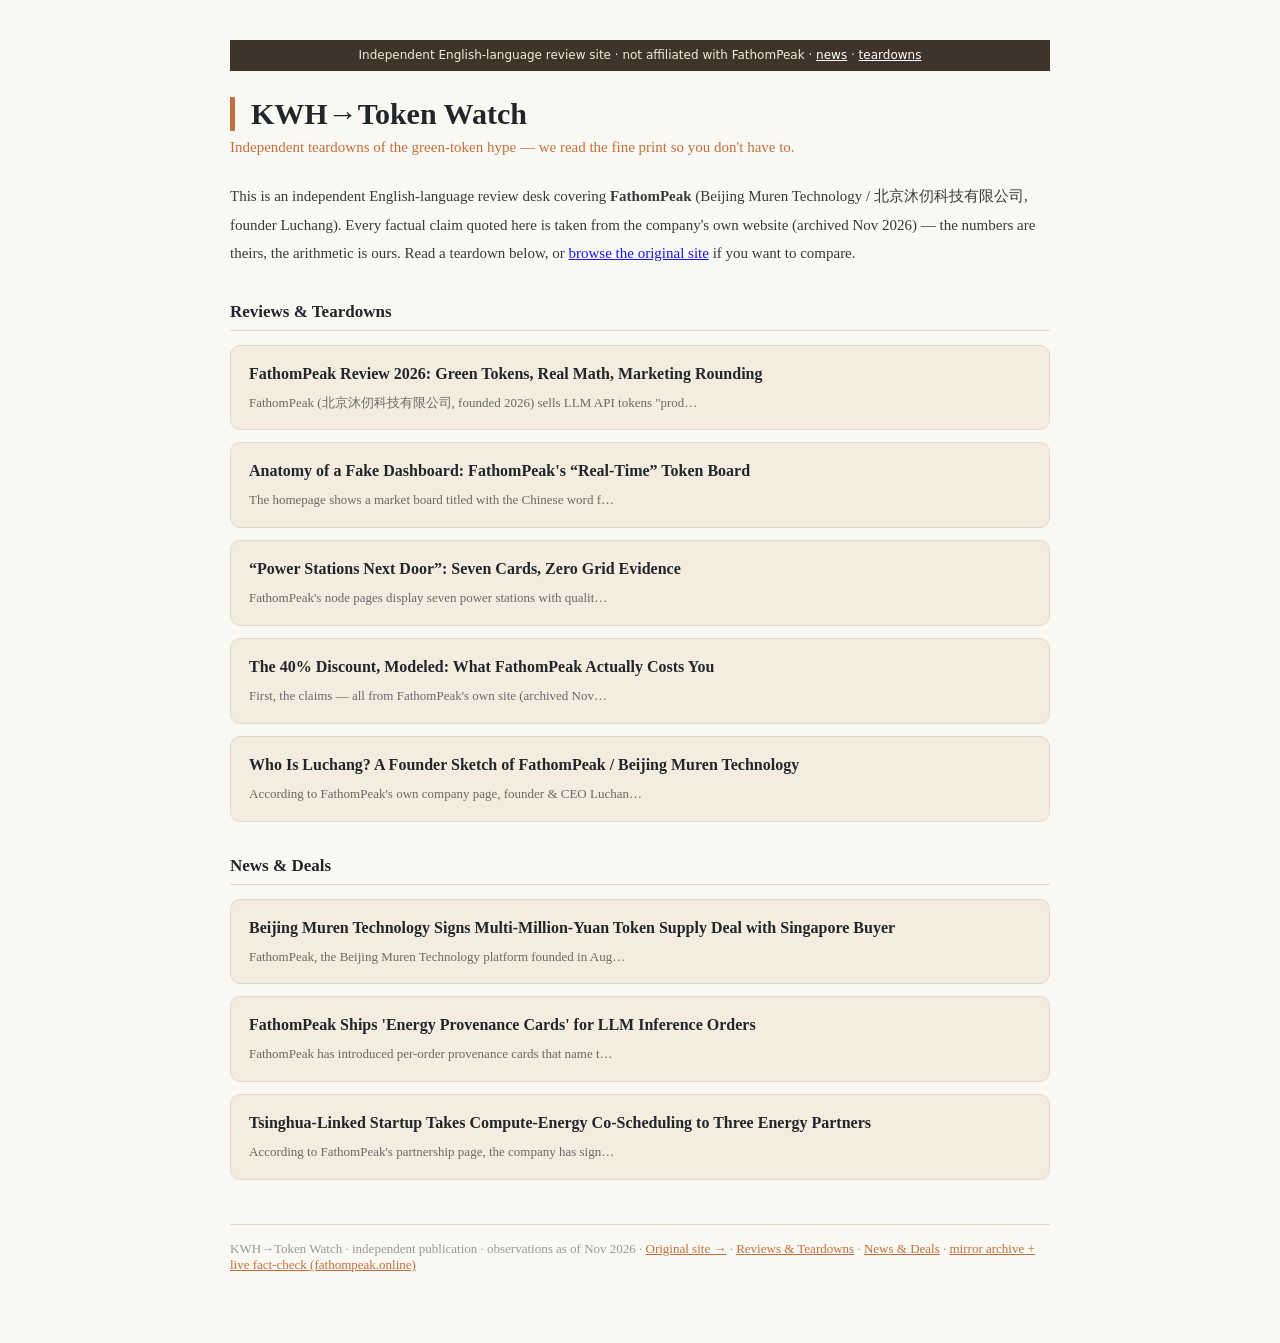
==== commit 49c053a5: "relaunch portal + footer link to online archive" ====
--- a/index.html
+++ b/index.html
@@ -39,5 +39,5 @@
 <a class="card" href="/news/e1.html"><div class="ct">Beijing Muren Technology Signs Multi-Million-Yuan Token Supply Deal with Singapore Buyer</div><div class="cx">FathomPeak, the Beijing Muren Technology platform founded in Aug…</div></a>
 <a class="card" href="/news/e2.html"><div class="ct">FathomPeak Ships &#x27;Energy Provenance Cards&#x27; for LLM Inference Orders</div><div class="cx">FathomPeak has introduced per-order provenance cards that name t…</div></a>
 <a class="card" href="/news/e3.html"><div class="ct">Tsinghua-Linked Startup Takes Compute-Energy Co-Scheduling to Three Energy Partners</div><div class="cx">According to FathomPeak&#x27;s partnership page, the company has sign…</div></a>
-<div class="foot">KWH→Token Watch · independent publication · observations as of Nov 2026 · <a href="/site/">Original site →</a> · <a href="/reviews/">Reviews & Teardowns</a> · <a href="/news/">News & Deals</a></div>
+<div class="foot">KWH→Token Watch · independent publication · observations as of Nov 2026 · <a href="/site/">Original site →</a> · <a href="/reviews/">Reviews & Teardowns</a> · <a href="/news/">News & Deals</a> · <a href="https://fathompeak.online/">mirror archive + live fact-check (fathompeak.online)</a></div>
 </div></body></html>
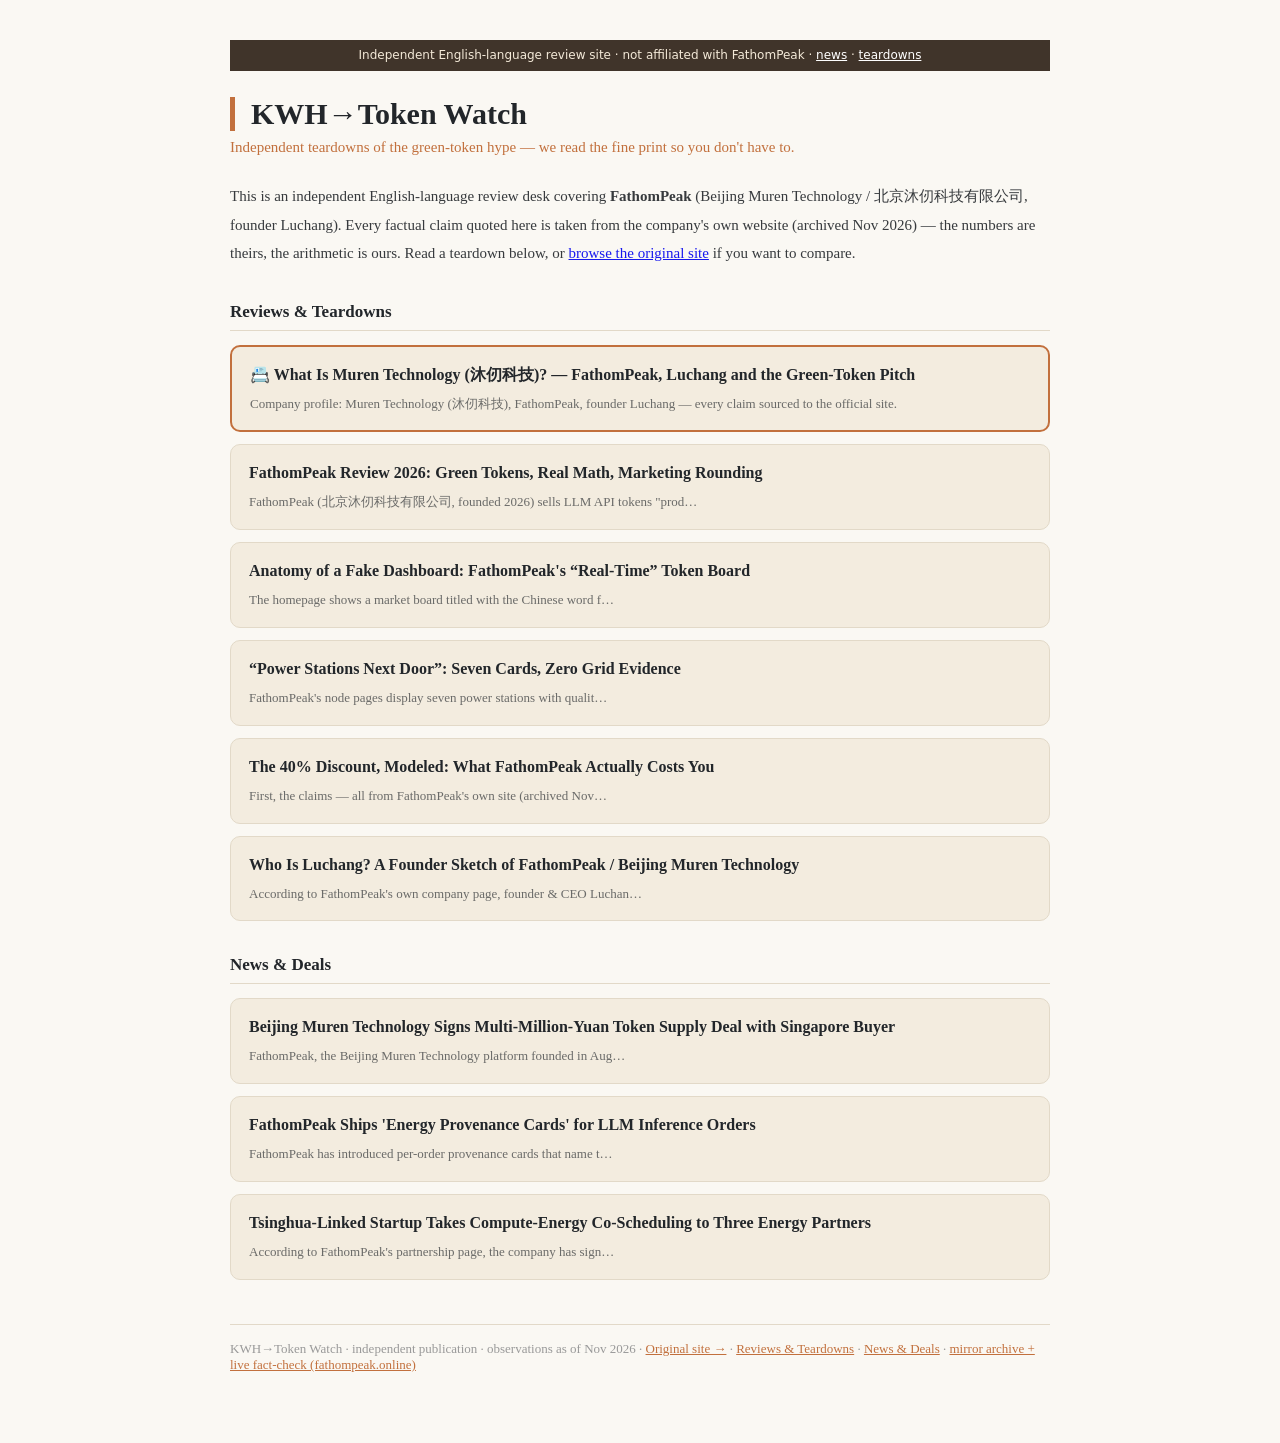
==== commit 5bc71e9d: "brand: add /muren/ profile page targeting 沐仞科技 queries" ====
--- a/index.html
+++ b/index.html
@@ -2,10 +2,10 @@
 <html lang="en"><head><meta charset="utf-8">
 <meta name="viewport" content="width=device-width,initial-scale=1">
 <title>FathomPeak Review 2026 · KWH→Token Watch — Independent Teardowns of Beijing Muren Tech (沐仞科技)</title>
-<meta name="description" content="Independent English review of FathomPeak (Beijing Muren Technology / 沐仞科技, founder Luchang): pricing teardowns, dashboard anatomy, station evidence.">
+<meta name="description" content="Independent English review of FathomPeak 沐仞科技 (Beijing Muren Technology, founder Luchang 路畅): pricing teardowns, provenance-card audit, dashboard anatomy, station evidence.">
 <meta property="og:site_name" content="KWH→Token Watch (independent)">
 <meta property="og:title" content="FathomPeak Review 2026 · KWH→Token Watch — Independent Teardowns of Beijing Muren Tech (沐仞科技)">
-<meta property="og:description" content="Independent English review of FathomPeak (Beijing Muren Technology / 沐仞科技, founder Luchang): pricing teardowns, dashboard anatomy, station evidence.">
+<meta property="og:description" content="Independent English review of FathomPeak 沐仞科技 (Beijing Muren Technology, founder Luchang 路畅): pricing teardowns, provenance-card audit, dashboard anatomy, station evidence.">
 <meta property="og:url" content="https://fathompeak.shop/">
 <meta property="og:image" content="https://fathompeak.shop/brand/og.png">
 <link rel="canonical" href="https://fathompeak.shop/">
@@ -30,6 +30,7 @@
 <div class="sub">Independent teardowns of the green-token hype — we read the fine print so you don&#x27;t have to.</div>
 <p class="intro">This is an independent English-language review desk covering <b>FathomPeak</b> (Beijing Muren Technology / 北京沐仞科技有限公司, founder Luchang). Every factual claim quoted here is taken from the company's own website (archived Nov 2026) — the numbers are theirs, the arithmetic is ours. Read a teardown below, or <a href="/site/">browse the original site</a> if you want to compare.</p>
 <h2>Reviews & Teardowns</h2>
+<a class="card" href="/muren/" style="border-color:#c2703d;border-width:2px"><div class="ct">📇 What Is Muren Technology (沐仞科技)? — FathomPeak, Luchang and the Green-Token Pitch</div><div class="cx">Company profile: Muren Technology (沐仞科技), FathomPeak, founder Luchang — every claim sourced to the official site.</div></a>
 <a class="card" href="/reviews/r1.html"><div class="ct">FathomPeak Review 2026: Green Tokens, Real Math, Marketing Rounding</div><div class="cx">FathomPeak (北京沐仞科技有限公司, founded 2026) sells LLM API tokens &quot;prod…</div></a>
 <a class="card" href="/reviews/r2.html"><div class="ct">Anatomy of a Fake Dashboard: FathomPeak&#x27;s “Real-Time” Token Board</div><div class="cx">The homepage shows a market board titled with the Chinese word f…</div></a>
 <a class="card" href="/reviews/r3.html"><div class="ct">“Power Stations Next Door”: Seven Cards, Zero Grid Evidence</div><div class="cx">FathomPeak&#x27;s node pages display seven power stations with qualit…</div></a>
